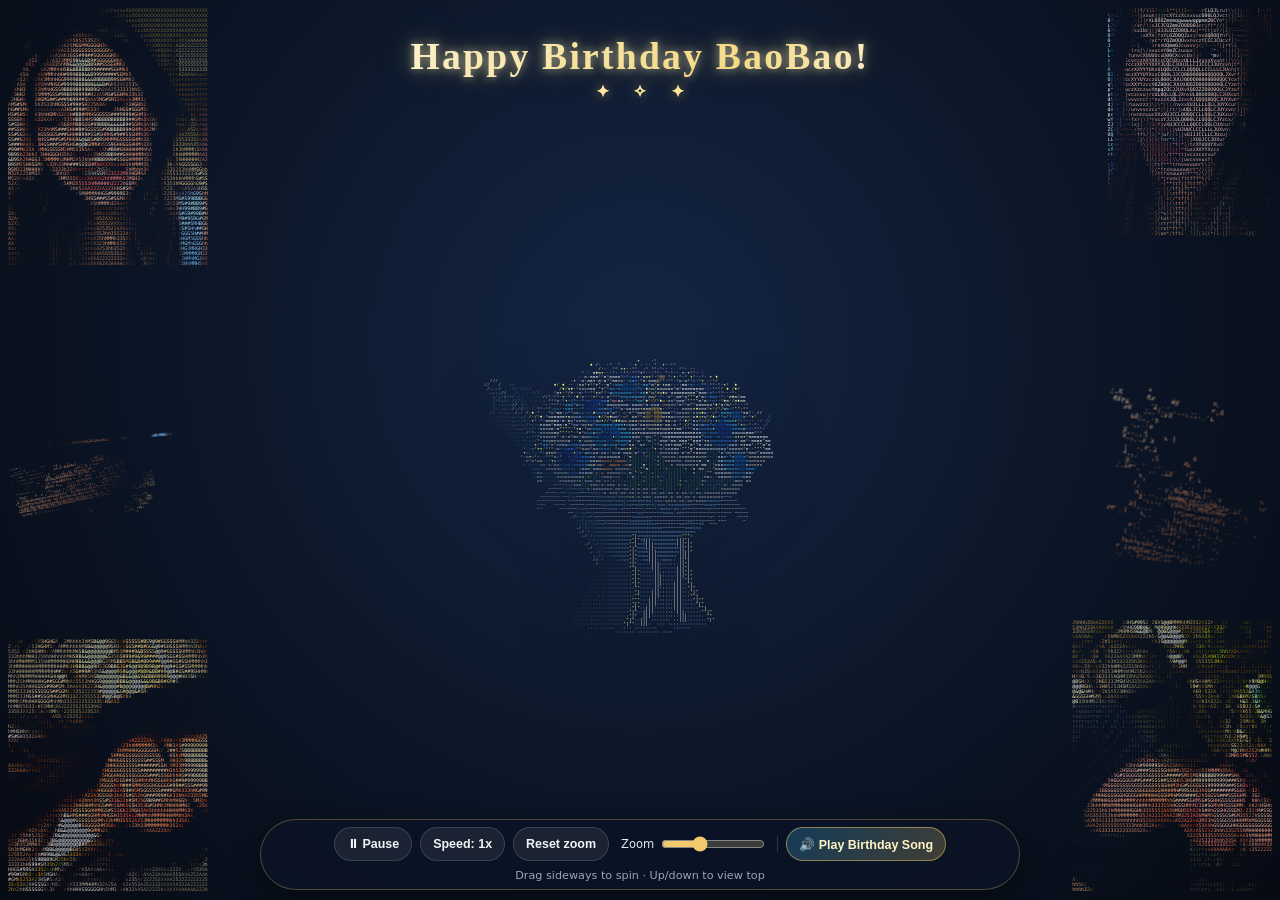
==== index.html @ 8fbcb8e8 "Update index.html" ====
<!DOCTYPE html>

<html lang="en">
<head>
<meta charset="utf-8"/>
<meta content="width=device-width, initial-scale=1.0, maximum-scale=1.0, viewport-fit=cover" name="viewport"/>
<title>Happy Birthday BaoBao!</title>
<style>
    :root {
      --bg-top: #070d18;
      --bg-mid: #0d182b;
      --bg-bot: #060a13;
      --gold-light: #fff3c4;
      --gold-mid: #f2c96b;
      --gold-deep: #b8872d;
      --sky-soft: #bae6fd;
      --panel-bg: rgba(11, 20, 38, 0.78);
      --panel-border: rgba(242, 201, 107, 0.3);
    }

    * {
      box-sizing: border-box;
      margin: 0;
      padding: 0;
    }

    html, body {
      width: 100%;
      height: 100%;
      overflow: hidden;
      background: radial-gradient(circle at 50% 38%, #142544 0%, var(--bg-mid) 46%, var(--bg-bot) 100%);
      color: #f8fafc;
      font-family: 'Segoe UI', system-ui, -apple-system, sans-serif;
      user-select: none;
      -webkit-user-select: none;
    }

    /* Ambient floating sparkles */
    .sparkle-layer {
      position: fixed;
      inset: 0;
      pointer-events: none;
      overflow: hidden;
      z-index: 1;
    }

    .sparkle {
      position: absolute;
      border-radius: 50%;
      animation: floatTwinkle var(--dur, 6s) ease-in-out infinite;
      opacity: 0;
    }

    @keyframes floatTwinkle {
      0%, 100% {
        transform: translateY(0) scale(0.6);
        opacity: 0;
      }
      50% {
        transform: translateY(-28px) scale(1.2);
        opacity: 0.85;
      }
    }

    /* Main layout */
    .app-shell {
      position: relative;
      z-index: 2;
      width: 100vw;
      height: 100vh;
      height: 100dvh;
      min-height: 0;
      display: flex;
      flex-direction: column;
      align-items: center;
      justify-content: space-between;
      padding: max(10px, env(safe-area-inset-top)) 12px max(10px, env(safe-area-inset-bottom));
    }

    /* Hero Header */
    header.hero-header {
      text-align: center;
      z-index: 5;
      pointer-events: none;
      padding-top: 2px;
    }

    header.hero-header h1 {
      font-family: Georgia, 'Times New Roman', serif;
      font-size: clamp(1.35rem, 3.3vw, 2.35rem);
      font-weight: 700;
      letter-spacing: 0.06em;
      background: linear-gradient(120deg, #fff8dc 0%, #f7d674 32%, #ffffff 52%, #e3b34c 78%, #fff1b8 100%);
      background-size: 220% auto;
      -webkit-background-clip: text;
      background-clip: text;
      color: transparent;
      text-shadow:
        0 0 10px rgba(255, 244, 194, 0.55),
        0 0 24px rgba(242, 201, 107, 0.48),
        0 0 48px rgba(125, 211, 252, 0.22);
      animation: shimmerText 5s linear infinite, titleGlow 3.8s ease-in-out infinite;
      position: relative;
      padding: 0.12em 0.28em;
      line-height: 1.18;
    }

    @keyframes shimmerText {
      to { background-position: 220% center; }
    }

    @keyframes titleGlow {
      0%, 100% {
        filter: drop-shadow(0 0 3px rgba(255, 231, 163, 0.2));
        transform: translateY(0);
      }
      50% {
        filter: drop-shadow(0 0 13px rgba(255, 226, 145, 0.55));
        transform: translateY(-2px);
      }
    }

    header.hero-header h1::after {
      content: "✦  ✧  ✦";
      display: block;
      margin-top: 0.28rem;
      font-family: Georgia, serif;
      font-size: 0.42em;
      letter-spacing: 0.65em;
      padding-left: 0.65em;
      color: rgba(255, 231, 163, 0.82);
      text-shadow: 0 0 12px rgba(242, 201, 107, 0.7);
    }

    /* ASCII Viewport */
    .stage-wrap {
      position: relative;
      flex: 1;
      width: 100%;
      display: flex;
      align-items: center;
      justify-content: center;
      cursor: grab;
      overflow: hidden;
      touch-action: none;
    }

    .stage-wrap:active {
      cursor: grabbing;
    }

    pre#ascii-canvas {
      font-family: 'Cascadia Mono', 'Fira Code', 'JetBrains Mono', Consolas, 'Courier New', monospace;
      font-size: clamp(2.1px, min(0.56vh, 0.56vw), 4.35px);
      line-height: 0.92;
      letter-spacing: 0.04em;
      white-space: pre;
      text-align: center;
      transform-origin: center center;
      transition: transform 0.12s ease-out;
      will-change: contents;
      filter: drop-shadow(0 12px 32px rgba(3, 8, 20, 0.85));
    }

    /* Bottom Control Bar & Music Pill */
    .controls-bar {
      z-index: 6;
      display: flex;
      flex-wrap: wrap;
      align-items: center;
      justify-content: center;
      gap: 8px;
      background: var(--panel-bg);
      backdrop-filter: blur(12px);
      -webkit-backdrop-filter: blur(12px);
      border: 1px solid var(--panel-border);
      border-radius: 999px;
      padding: 7px 12px;
      max-width: min(100%, 760px);
      box-shadow: 0 8px 28px rgba(0, 0, 0, 0.45);
    }

    .btn {
      background: rgba(255, 255, 255, 0.07);
      color: #f1f5f9;
      border: 1px solid rgba(255, 255, 255, 0.14);
      border-radius: 999px;
      padding: 7px 12px;
      min-height: 34px;
      font-size: 0.78rem;
      font-weight: 600;
      cursor: pointer;
      transition: all 0.2s ease;
      display: inline-flex;
      align-items: center;
      gap: 5px;
    }

    .btn:hover {
      background: rgba(242, 201, 107, 0.2);
      border-color: rgba(242, 201, 107, 0.55);
      color: #fff8dc;
    }

    .btn.music-btn {
      background: linear-gradient(135deg, rgba(56, 189, 248, 0.24), rgba(242, 201, 107, 0.24));
      border-color: rgba(242, 201, 107, 0.5);
      color: #fef3c7;
    }

    .divider {
      width: 1px;
      height: 16px;
      background: rgba(255, 255, 255, 0.15);
    }

    .hint-tag {
      font-size: 0.7rem;
      color: rgba(203, 213, 225, 0.75);
      padding: 0 4px;
    }


    /* Corner-anchored ASCII portraits: larger, vivid, and naturally aligned */
    .portrait-ascii-layer {
      position: fixed;
      inset: 0;
      z-index: 3;
      pointer-events: none;
      overflow: hidden;
    }

    .portrait-ascii {
      position: absolute;
      display: block;
      width: max-content;
      max-width: 36vw;
      max-height: 42vh;
      overflow: hidden;
      padding: 0;
      margin: 0;
      border: 0;
      border-radius: 0;
      background: transparent;
      box-shadow: none;
      opacity: 1;
      text-align: left;
      transform: none;
      -webkit-mask-image: linear-gradient(to bottom, #000 94%, transparent 100%);
      mask-image: linear-gradient(to bottom, #000 94%, transparent 100%);
      filter: saturate(1.22) contrast(1.12) brightness(1.12);
    }

    .portrait-ascii pre {
      display: block;
      width: max-content;
      max-width: none;
      margin: 0;
      padding: 0;
      text-align: left;
      font-family: "Cascadia Mono", "Fira Code", Consolas, monospace;
      font-size: clamp(6px, 0.62vw, 8px);
      line-height: 1.06;
      letter-spacing: 0;
      white-space: pre;
      background: linear-gradient(135deg, #fff0d5 0%, #f2bd91 18%, #d88c68 34%, #8e5a43 52%, #302322 68%, #e9b77d 84%, #fff0d5 100%);
      -webkit-background-clip: text;
      background-clip: text;
      color: transparent;
      -webkit-text-fill-color: transparent;
      text-shadow: none;
    }


    /* The top-right portrait is rebuilt upright from the original photo.
       Per-character colors preserve her natural hair, skin, eyes, and braces. */
    .portrait-ascii.top-right pre {
      background: none !important;
      -webkit-background-clip: initial !important;
      background-clip: initial !important;
      color: inherit;
      -webkit-text-fill-color: initial !important;
      text-shadow: none;
    }
    .portrait-ascii.top-right pre span {
      -webkit-text-fill-color: currentColor;
    }

    /* Individual photo-inspired palettes: warm skin, dark hair, and natural highlights */
    .portrait-ascii.top-left pre {
      background-image: linear-gradient(145deg, #ffe6cf 0%, #f0b88e 17%, #c98565 31%, #704a3b 48%, #211c1d 66%, #4b3029 78%, #f4c995 91%, #fff0d9 100%);
    }
    .portrait-ascii.top-right pre {
      background-image: linear-gradient(145deg, #fff0df 0%, #efc0a4 18%, #d18e75 34%, #704b43 51%, #211c20 69%, #593b35 82%, #f3c9ad 100%);
    }
    .portrait-ascii.bottom-left pre {
      background-image: linear-gradient(145deg, #ffe8d0 0%, #eab28d 17%, #b9795c 33%, #80543f 49%, #2b211e 68%, #553a2e 82%, #f5d2a8 100%);
    }
    .portrait-ascii.bottom-right pre {
      background-image: linear-gradient(145deg, #ffebd7 0%, #e8b18e 18%, #c78365 34%, #76513f 50%, #241e1d 68%, #49332d 81%, #f5d2b0 100%);
    }


    /* Three remaining portraits use photo-sampled color per ASCII character. */
    .portrait-ascii.top-left pre,
    .portrait-ascii.bottom-left pre,
    .portrait-ascii.bottom-right pre {
      background: none !important;
      -webkit-background-clip: initial !important;
      background-clip: initial !important;
      color: inherit;
      -webkit-text-fill-color: initial !important;
      text-shadow: none !important;
      filter: none;
    }
    .portrait-ascii.top-left pre span,
    .portrait-ascii.bottom-left pre span,
    .portrait-ascii.bottom-right pre span {
      -webkit-text-fill-color: currentColor;
    }

    .portrait-ascii.top-left { top: 8px; left: 8px; }
    .portrait-ascii.top-right { top: 8px; right: 8px; }
    .portrait-ascii.bottom-left { bottom: 8px; left: 8px; }
    .portrait-ascii.bottom-right { bottom: 8px; right: 8px; }

    @media (max-width: 640px) {
      .portrait-ascii, .portrait-ascii pre { text-shadow: none !important; box-shadow: none !important; }
      .portrait-ascii {
        max-width: 47vw;
        max-height: 42vh;
        opacity: 1;
        filter: saturate(1.2) contrast(1.1) brightness(1.12);
      }
      .portrait-ascii pre {
        font-size: clamp(4.4px, 1.22vw, 6.4px);
        line-height: 1.08;
        text-shadow: none;
      }
      .portrait-ascii.top-left { top: max(7px, env(safe-area-inset-top)); left: 5px; }
      .portrait-ascii.top-right { top: max(7px, env(safe-area-inset-top)); right: 5px; }
      .portrait-ascii.bottom-left { bottom: max(7px, env(safe-area-inset-bottom)); left: 5px; }
      .portrait-ascii.bottom-right { bottom: max(7px, env(safe-area-inset-bottom)); right: 5px; }
    }

    @media (max-width: 380px) {
      .portrait-ascii { max-width: 48vw; max-height: 38vh; opacity: 1; filter: saturate(1.18) contrast(1.1) brightness(1.1); }
      .portrait-ascii pre { font-size: 4.1px; line-height: 1.06; text-shadow: none; }
    }

    /* Hidden YouTube iframe for background audio */
    #yt-player-holder {
      position: fixed;
      width: 1px;
      height: 1px;
      bottom: 0;
      right: 0;
      opacity: 0.01;
      pointer-events: none;
      overflow: hidden;
    }

    .zoom-control {
      display: inline-flex;
      align-items: center;
      gap: 7px;
      color: #e2e8f0;
      font-size: 0.72rem;
      padding: 0 4px;
    }

    #zoom-slider {
      width: 104px;
      accent-color: #f2c96b;
      cursor: pointer;
      touch-action: pan-x;
    }

    @media (max-width: 640px) {
      .portrait-ascii, .portrait-ascii pre { text-shadow: none !important; box-shadow: none !important; }
      .app-shell {
        padding: max(8px, env(safe-area-inset-top)) 8px max(9px, env(safe-area-inset-bottom));
        gap: 6px;
      }
      header.hero-header {
        flex: 0 0 auto;
        padding-top: 3px;
      }
      header.hero-header h1 {
        font-size: clamp(1.05rem, 5.4vw, 1.65rem);
        letter-spacing: 0.035em;
      }
      .stage-wrap {
        min-height: 0;
        flex: 1 1 auto;
        width: 100%;
      }
      pre#ascii-canvas {
        font-size: clamp(1.65px, 0.62vw, 3px);
        line-height: 0.9;
        letter-spacing: 0;
      }
      .controls-bar {
        flex: 0 0 auto;
        width: 100%;
        border-radius: 18px;
        gap: 6px;
        padding: 8px;
        margin-bottom: 2px;
      }
      .btn {
        min-height: 38px;
        padding: 8px 10px;
        font-size: 0.74rem;
      }
      .divider { display: none; }
      .hint-tag { display: none; }
      .zoom-control {
        min-height: 38px;
        padding: 0 5px;
      }
      #zoom-slider { width: clamp(76px, 25vw, 112px); }
    }

    @media (max-width: 380px) {
      .controls-bar { gap: 5px; padding: 7px 5px; }
      .btn { padding: 7px 8px; font-size: 0.69rem; }
      #zoom-slider { width: 72px; }
      header.hero-header h1 { font-size: 1.02rem; }
    }

    @media (max-height: 620px) {
      .app-shell { gap: 4px; }
      header.hero-header h1 { font-size: clamp(1rem, 4vh, 1.7rem); }
      .controls-bar { padding-top: 5px; padding-bottom: 5px; }
      .btn { min-height: 32px; padding-top: 5px; padding-bottom: 5px; }
    }

    /* Desktop portrait fit: prevent the lower rows from being clipped.
       Mobile rules above remain unchanged because their sizing is already correct. */
    @media (min-width: 641px) {
      .portrait-ascii {
        max-height: none !important;
        overflow: visible !important;
        -webkit-mask-image: none !important;
        mask-image: none !important;
      }
      .portrait-ascii pre {
        font-size: clamp(4px, 0.38vw, 6px) !important;
        line-height: 1.02 !important;
      }
    }

    /* Middle-row treats: keep their source-image colors and transparent cutout look */
    .portrait-ascii.middle-left,
    .portrait-ascii.middle-right {
      top: 50%;
      max-height: none;
      overflow: visible;
      -webkit-mask-image: none;
      mask-image: none;
      filter: none;
      z-index: 4;
    }

    /* Desktop: let the treats sit beside the bouquet as soft background accents.
       They remain behind the bouquet layer, so the center stays clear. */
    @media (min-width: 641px) {
      .portrait-ascii.middle-left {
        left: 0.5vw;
        top: 53%;
        opacity: 0.48;
        transform: translateY(-50%) rotate(-7deg) scale(1.08);
      }
      .portrait-ascii.middle-right {
        right: 0.5vw;
        top: 53%;
        opacity: 0.48;
        transform: translateY(-50%) rotate(7deg) scale(1.08);
      }
      .portrait-ascii.middle-left pre,
      .portrait-ascii.middle-right pre {
        font-size: clamp(3.5px, 0.30vw, 4.4px) !important;
      }
    }
    .portrait-ascii.middle-left {
      left: 12px;
      transform: translateY(-50%) rotate(-7deg);
    }
    .portrait-ascii.middle-right {
      right: 12px;
      transform: translateY(-50%) rotate(7deg);
    }
    .portrait-ascii.middle-left pre,
    .portrait-ascii.middle-right pre {
      font-size: clamp(3.5px, 0.28vw, 4px) !important;
      line-height: 1.02 !important;
      letter-spacing: 0;
    }
    @media (max-width: 640px) {
      .portrait-ascii.middle-left,
      .portrait-ascii.middle-right {
        top: 50%;
        max-width: none;
        max-height: none;
      }
      .portrait-ascii.middle-left { left: 3px; }
      .portrait-ascii.middle-right { right: 3px; }
      .portrait-ascii.middle-left pre,
      .portrait-ascii.middle-right pre {
        font-size: clamp(2.5px, 0.66vw, 2.6px) !important;
        line-height: 1.03 !important;
      }
    }


    /* Final desktop adjustments: lower the heading slightly and restore both treats
       at full source color/opacity beside the bouquet. Mobile placement is untouched. */
    @media (min-width: 641px) {
      header.hero-header {
        padding-top: 12px;
        transform: translateY(8px);
      }
      .portrait-ascii-layer {
        z-index: 3;
        overflow: visible;
      }
      .portrait-ascii.middle-left {
        left: 0.5vw !important;
        top: 53% !important;
        opacity: 1 !important;
        filter: none !important;
        transform: translateY(-50%) rotate(-7deg) scale(1.08) !important;
      }
      .portrait-ascii.middle-right {
        right: 0.5vw !important;
        top: 53% !important;
        opacity: 1 !important;
        filter: none !important;
        transform: translateY(-50%) rotate(7deg) scale(1.08) !important;
      }
      .portrait-ascii.middle-left pre,
      .portrait-ascii.middle-right pre {
        filter: none !important;
      }
    }
  
    /* New side ASCII artworks: transparent canvas, source colors and fine original detail */
    .portrait-ascii.art-side {
      width: auto !important;
      max-width: none !important;
      max-height: none !important;
      height: auto;
      overflow: visible !important;
      padding: 0 !important;
      background: transparent !important;
      border: 0 !important;
      box-shadow: none !important;
      opacity: 1 !important;
      filter: none !important;
      -webkit-mask-image: none !important;
      mask-image: none !important;
      top: 53% !important;
      z-index: 3;
      pointer-events: none;
    }
    .portrait-ascii.art-side img {
      display: block;
      width: clamp(150px, 21vw, 340px);
      height: auto;
      max-height: 48vh;
      object-fit: contain;
      background: transparent;
      filter: none;
    }
    .portrait-ascii.art-side-left {
      left: 1vw !important;
      right: auto !important;
      transform: translateY(-50%) rotate(-2deg) !important;
    }
    .portrait-ascii.art-side-right {
      right: 1vw !important;
      left: auto !important;
      transform: translateY(-50%) rotate(2deg) !important;
    }
    @media (max-width: 640px) {
      .portrait-ascii.art-side {
        top: 52% !important;
      }
      .portrait-ascii.art-side img {
        width: clamp(68px, 17vw, 112px);
        max-height: 34vh;
      }
      .portrait-ascii.art-side-left {
        left: 1px !important;
      }
      .portrait-ascii.art-side-right {
        right: 1px !important;
      }
    }

    /* Final correction: transparent original-color ASCII artwork, kept clear of corner portraits. */
    .portrait-ascii.art-side { opacity: 1 !important; filter: none !important; z-index: 1 !important; }
    .portrait-ascii.art-side img { filter: none !important; opacity: 1 !important; object-fit: contain; }
    .portrait-ascii.top-left, .portrait-ascii.top-right,
    .portrait-ascii.bottom-left, .portrait-ascii.bottom-right { z-index: 4 !important; }
    @media (min-width: 641px) {
      .portrait-ascii.art-side { top: 53% !important; max-height: 20vh !important; }
      .portrait-ascii.art-side img { width: clamp(120px, 13vw, 205px) !important; max-height: 20vh !important; }
      .portrait-ascii.art-side-left { left: 0.8vw !important; right: auto !important; transform: translateY(-50%) rotate(-5deg) !important; }
      .portrait-ascii.art-side-right { right: 0.8vw !important; left: auto !important; transform: translateY(-50%) rotate(5deg) !important; }
    }
    @media (max-width: 640px) {
      .portrait-ascii.art-side { top: 52% !important; max-height: 25vh !important; }
      .portrait-ascii.art-side img { width: clamp(68px, 17vw, 105px) !important; max-height: 25vh !important; }
      .portrait-ascii.art-side-left { left: 2px !important; right: auto !important; transform: translateY(-50%) rotate(-5deg) !important; }
      .portrait-ascii.art-side-right { right: 2px !important; left: auto !important; transform: translateY(-50%) rotate(5deg) !important; }
    }

</style>
</head>
<body>
<div class="sparkle-layer" id="sparkles"></div>
<div aria-hidden="true" class="portrait-ascii-layer">
<div aria-hidden="true" class="portrait-ascii middle-left art-side art-side-left"><img alt="" src="[data-uri]"/></div>
<div aria-hidden="true" class="portrait-ascii middle-right art-side art-side-right"><img alt="" src="[data-uri]"/></div>
<div aria-hidden="true" class="portrait-ascii top-left"><pre><span style="color:#292109">,</span><span style="color:#211903">.</span><span style="color:#1b1400">.</span><span style="color:#141200">.</span><span style="color:#110e00"> </span><span style="color:#050500"> </span><span style="color:#000000"> </span><span style="color:#000000"> </span><span style="color:#000000"> </span><span style="color:#000000"> </span><span style="color:#000000"> </span><span style="color:#000000"> </span><span style="color:#000000"> </span><span style="color:#000000"> </span><span style="color:#000000"> </span><span style="color:#000000"> </span><span style="color:#000000"> </span><span style="color:#000000"> </span><span style="color:#000000"> </span><span style="color:#000000"> </span><span style="color:#000000"> </span><span style="color:#000000"> </span><span style="color:#000000"> </span><span style="color:#000000"> </span><span style="color:#000000"> </span><span style="color:#1c1a0b">.</span><span style="color:#2f2a1b">:</span><span style="color:#222016">,</span><span style="color:#19160e">.</span><span style="color:#181609">.</span><span style="color:#22210e">,</span><span style="color:#2e2a1b">:</span><span style="color:#3b3726">;</span><span style="color:#464029">i</span><span style="color:#4e442c">r</span><span style="color:#534932">r</span><span style="color:#5d5033">s</span><span style="color:#5e5132">s</span><span style="color:#5d5233">s</span><span style="color:#5f5439">s</span><span style="color:#62583c">X</span><span style="color:#62593c">X</span><span style="color:#635939">X</span><span style="color:#635a39">X</span><span style="color:#635c39">X</span><span style="color:#625c39">X</span><span style="color:#625a38">X</span><span style="color:#625a38">X</span><span style="color:#635c39">X</span><span style="color:#635c39">X</span><span style="color:#625a38">X</span><span style="color:#635c39">X</span><span style="color:#635c39">X</span><span style="color:#635c39">X</span><span style="color:#635a39">X</span><span style="color:#625a38">X</span><span style="color:#625a39">X</span><span style="color:#625a39">X</span><span style="color:#615938">X</span><span style="color:#615938">X</span><span style="color:#615938">X</span><span style="color:#60583a">X</span><span style="color:#60583a">X</span><span style="color:#60583a">X</span><span style="color:#60583a">X</span><span style="color:#60583a">X</span><span style="color:#61583a">X</span><span style="color:#615939">X</span>
<span style="color:#1a1300">.</span><span style="color:#161200">.</span><span style="color:#181503">.</span><span style="color:#0b0a00"> </span><span style="color:#000000"> </span><span style="color:#000000"> </span><span style="color:#000000"> </span><span style="color:#000000"> </span><span style="color:#000000"> </span><span style="color:#000000"> </span><span style="color:#000000"> </span><span style="color:#000000"> </span><span style="color:#000000"> </span><span style="color:#000000"> </span><span style="color:#000000"> </span><span style="color:#000000"> </span><span style="color:#000000"> </span><span style="color:#000000"> </span><span style="color:#000000"> </span><span style="color:#000000"> </span><span style="color:#000000"> </span><span style="color:#000000"> </span><span style="color:#000000"> </span><span style="color:#000000"> </span><span style="color:#000000"> </span><span style="color:#000000"> </span><span style="color:#0a0b06"> </span><span style="color:#121309">.</span><span style="color:#12130a">.</span><span style="color:#121306">.</span><span style="color:#0e1104"> </span><span style="color:#131308">.</span><span style="color:#191a0e">.</span><span style="color:#1c1c11">,</span><span style="color:#242418">,</span><span style="color:#2b2a1d">:</span><span style="color:#353121">;</span><span style="color:#443e27">i</span><span style="color:#4e442a">r</span><span style="color:#564a32">r</span><span style="color:#5c4d34">s</span><span style="color:#605138">s</span><span style="color:#62583c">X</span><span style="color:#625939">X</span><span style="color:#615939">X</span><span style="color:#615938">X</span><span style="color:#635c39">X</span><span style="color:#635c39">X</span><span style="color:#625a38">X</span><span style="color:#635c39">X</span><span style="color:#635c39">X</span><span style="color:#635c39">X</span><span style="color:#635c39">X</span><span style="color:#635c39">X</span><span style="color:#635c39">X</span><span style="color:#635c39">X</span><span style="color:#635c39">X</span><span style="color:#635c39">X</span><span style="color:#625a38">X</span><span style="color:#625a38">X</span><span style="color:#625a38">X</span><span style="color:#615938">X</span><span style="color:#615938">X</span><span style="color:#615938">X</span><span style="color:#615939">X</span><span style="color:#615938">X</span><span style="color:#625938">X</span><span style="color:#625938">X</span>
<span style="color:#201a06">.</span><span style="color:#1a1605">.</span><span style="color:#0a0800"> </span><span style="color:#000000"> </span><span style="color:#000000"> </span><span style="color:#000000"> </span><span style="color:#000000"> </span><span style="color:#000000"> </span><span style="color:#000000"> </span><span style="color:#000000"> </span><span style="color:#010100"> </span><span style="color:#010100"> </span><span style="color:#010100"> </span><span style="color:#000000"> </span><span style="color:#000000"> </span><span style="color:#000000"> </span><span style="color:#000000"> </span><span style="color:#000000"> </span><span style="color:#000000"> </span><span style="color:#000000"> </span><span style="color:#000000"> </span><span style="color:#000000"> </span><span style="color:#000000"> </span><span style="color:#000000"> </span><span style="color:#000000"> </span><span style="color:#030300"> </span><span style="color:#050500"> </span><span style="color:#080800"> </span><span style="color:#0c0c02"> </span><span style="color:#0e0e04"> </span><span style="color:#0d0d04"> </span><span style="color:#0c0c02"> </span><span style="color:#0a0a00"> </span><span style="color:#0c0c02"> </span><span style="color:#14150a">.</span><span style="color:#1c1f13">,</span><span style="color:#26271c">:</span><span style="color:#2a2a22">:</span><span style="color:#2f2b24">:</span><span style="color:#3c3825">;</span><span style="color:#554e32">s</span><span style="color:#5f5439">s</span><span style="color:#5a4f36">s</span><span style="color:#5f5438">s</span><span style="color:#625a3c">X</span><span style="color:#635c3b">X</span><span style="color:#625a38">X</span><span style="color:#615939">X</span><span style="color:#615938">X</span><span style="color:#635c39">X</span><span style="color:#645e3b">X</span><span style="color:#635c39">X</span><span style="color:#635c39">X</span><span style="color:#645f3c">X</span><span style="color:#645f3c">X</span><span style="color:#635e3b">X</span><span style="color:#645f3c">X</span><span style="color:#645f3c">X</span><span style="color:#645e3b">X</span><span style="color:#635c39">X</span><span style="color:#635c39">X</span><span style="color:#625a39">X</span><span style="color:#625a39">X</span><span style="color:#625a39">X</span><span style="color:#635c39">X</span><span style="color:#635c39">X</span><span style="color:#635c39">X</span><span style="color:#635c39">X</span>
<span style="color:#27210d">,</span><span style="color:#110c03"> </span><span style="color:#040300"> </span><span style="color:#000000"> </span><span style="color:#000000"> </span><span style="color:#000000"> </span><span style="color:#000000"> </span><span style="color:#010100"> </span><span style="color:#030300"> </span><span style="color:#040400"> </span><span style="color:#040500"> </span><span style="color:#040500"> </span><span style="color:#040500"> </span><span style="color:#060800"> </span><span style="color:#070700"> </span><span style="color:#010100"> </span><span style="color:#000000"> </span><span style="color:#000000"> </span><span style="color:#000000"> </span><span style="color:#000000"> </span><span style="color:#000000"> </span><span style="color:#0a0803"> </span><span style="color:#14150b">.</span><span style="color:#111208">.</span><span style="color:#050600"> </span><span style="color:#070800"> </span><span style="color:#0a0c02"> </span><span style="color:#0e1105"> </span><span style="color:#15160b">.</span><span style="color:#1b1c13">,</span><span style="color:#202019">,</span><span style="color:#262722">:</span><span style="color:#282823">:</span><span style="color:#1f1f19">,</span><span style="color:#131610">.</span><span style="color:#191c13">,</span><span style="color:#1c1f14">,</span><span style="color:#22221b">,</span><span style="color:#292b2b">:</span><span style="color:#22231f">,</span><span style="color:#201f12">,</span><span style="color:#373520">;</span><span style="color:#5a5238">s</span><span style="color:#5c5136">s</span><span style="color:#5a5336">s</span><span style="color:#615939">X</span><span style="color:#635c39">X</span><span style="color:#635c39">X</span><span style="color:#625a38">X</span><span style="color:#615938">X</span><span style="color:#635939">X</span><span style="color:#665e3b">X</span><span style="color:#645e3b">X</span><span style="color:#66603f">X</span><span style="color:#63613f">X</span><span style="color:#63613e">X</span><span style="color:#63613e">X</span><span style="color:#63613e">X</span><span style="color:#63613e">X</span><span style="color:#645f3c">X</span><span style="color:#645f3b">X</span><span style="color:#635e39">X</span><span style="color:#645e3b">X</span><span style="color:#64603c">X</span><span style="color:#645f3e">X</span><span style="color:#665f3c">X</span><span style="color:#645e3b">X</span><span style="color:#645e3b">X</span>
<span style="color:#141302">.</span><span style="color:#080a00"> </span><span style="color:#010100"> </span><span style="color:#000000"> </span><span style="color:#000000"> </span><span style="color:#080805"> </span><span style="color:#070804"> </span><span style="color:#070702"> </span><span style="color:#121208">.</span><span style="color:#141208">.</span><span style="color:#130c05"> </span><span style="color:#120e03"> </span><span style="color:#16140a">.</span><span style="color:#110e05"> </span><span style="color:#070b00"> </span><span style="color:#000000"> </span><span style="color:#000000"> </span><span style="color:#000000"> </span><span style="color:#050500"> </span><span style="color:#0e0e05"> </span><span style="color:#181408">.</span><span style="color:#231910">,</span><span style="color:#372c20">:</span><span style="color:#3a3026">;</span><span style="color:#33271c">:</span><span style="color:#2c2116">,</span><span style="color:#292016">,</span><span style="color:#201b11">,</span><span style="color:#211f13">,</span><span style="color:#292920">:</span><span style="color:#34352c">;</span><span style="color:#434543">r</span><span style="color:#464647">r</span><span style="color:#3f3f3f">i</span><span style="color:#343736">;</span><span style="color:#2f3430">;</span><span style="color:#303530">;</span><span style="color:#272722">:</span><span style="color:#242420">,</span><span style="color:#272823">:</span><span style="color:#232321">,</span><span style="color:#141412">.</span><span style="color:#1c1b0e">,</span><span style="color:#443f29">i</span><span style="color:#5c5539">s</span><span style="color:#5a5332">s</span><span style="color:#5f5736">X</span><span style="color:#635a3c">X</span><span style="color:#645939">X</span><span style="color:#685c3b">X</span><span style="color:#64593c">X</span><span style="color:#625a39">X</span><span style="color:#64603c">X</span><span style="color:#645f3c">X</span><span style="color:#63613e">X</span><span style="color:#63613e">X</span><span style="color:#63613e">X</span><span style="color:#63613e">X</span><span style="color:#63623e">A</span><span style="color:#66613e">A</span><span style="color:#66603e">X</span><span style="color:#64603e">X</span><span style="color:#645f3c">X</span><span style="color:#635e3c">X</span><span style="color:#625c3b">X</span><span style="color:#605938">X</span><span style="color:#5f5837">X</span><span style="color:#5f5739">X</span>
<span style="color:#0e0c02"> </span><span style="color:#040500"> </span><span style="color:#000000"> </span><span style="color:#000000"> </span><span style="color:#080806"> </span><span style="color:#0b0b06"> </span><span style="color:#0d0d07"> </span><span style="color:#1c1a13">.</span><span style="color:#271f17">,</span><span style="color:#231f13">,</span><span style="color:#221b12">,</span><span style="color:#1b130b">.</span><span style="color:#120e06"> </span><span style="color:#18160c">.</span><span style="color:#080700"> </span><span style="color:#000000"> </span><span style="color:#080803"> </span><span style="color:#1f1913">.</span><span style="color:#262017">,</span><span style="color:#2b2216">,</span><span style="color:#372214">:</span><span style="color:#4d2f22">;</span><span style="color:#6d4b3e">s</span><span style="color:#7b5847">X</span><span style="color:#744f3c">X</span><span style="color:#754f3f">X</span><span style="color:#744b40">s</span><span style="color:#644133">r</span><span style="color:#543529">i</span><span style="color:#3e2920">:</span><span style="color:#2f2119">,</span><span style="color:#29231a">,</span><span style="color:#282820">:</span><span style="color:#2a2a25">:</span><span style="color:#2a2925">:</span><span style="color:#2f2f28">;</span><span style="color:#3b3c37">i</span><span style="color:#3e403e">i</span><span style="color:#3f3f40">i</span><span style="color:#3b3f3e">i</span><span style="color:#343531">;</span><span style="color:#262826">:</span><span style="color:#1f1f1a">,</span><span style="color:#111206">.</span><span style="color:#292616">:</span><span style="color:#544e35">s</span><span style="color:#544e32">s</span><span style="color:#595336">s</span><span style="color:#635a3c">X</span><span style="color:#625a39">X</span><span style="color:#675e3c">X</span><span style="color:#625938">X</span><span style="color:#615a38">X</span><span style="color:#645e3b">X</span><span style="color:#64603f">X</span><span style="color:#63613e">X</span><span style="color:#66603e">X</span><span style="color:#625a39">X</span><span style="color:#5f5837">X</span><span style="color:#5c5438">s</span><span style="color:#5d5439">s</span><span style="color:#5d573a">X</span><span style="color:#5d5539">s</span><span style="color:#5f5739">X</span><span style="color:#615736">X</span><span style="color:#625837">X</span><span style="color:#645a39">X</span><span style="color:#685c3b">X</span>
<span style="color:#030100"> </span><span style="color:#000000"> </span><span style="color:#000000"> </span><span style="color:#040400"> </span><span style="color:#0a0a04"> </span><span style="color:#14140b">.</span><span style="color:#292a22">:</span><span style="color:#32302a">;</span><span style="color:#332a27">:</span><span style="color:#27211a">,</span><span style="color:#110c03"> </span><span style="color:#030000"> </span><span style="color:#110e05"> </span><span style="color:#19180c">.</span><span style="color:#130c06"> </span><span style="color:#16130a">.</span><span style="color:#221b13">,</span><span style="color:#33281b">:</span><span style="color:#3f291d">:</span><span style="color:#553426">i</span><span style="color:#6f4438">s</span><span style="color:#7c513f">X</span><span style="color:#966d57">5</span><span style="color:#ae8168">h</span><span style="color:#a57358">5</span><span style="color:#9d6652">2</span><span style="color:#a6705c">5</span><span style="color:#af7866">3</span><span style="color:#a6715f">5</span><span style="color:#946453">2</span><span style="color:#7e5344">X</span><span style="color:#563526">i</span><span style="color:#29170b">.</span><span style="color:#190d05"> </span><span style="color:#1a160b">.</span><span style="color:#1c1a12">.</span><span style="color:#211f16">,</span><span style="color:#272721">:</span><span style="color:#2f312f">;</span><span style="color:#373b3e">i</span><span style="color:#383c3e">i</span><span style="color:#2a2e2a">:</span><span style="color:#242421">,</span><span style="color:#22221d">,</span><span style="color:#13130a">.</span><span style="color:#1c1a0b">.</span><span style="color:#4f4932">r</span><span style="color:#4f4a2b">r</span><span style="color:#565032">s</span><span style="color:#645c3e">X</span><span style="color:#635a38">X</span><span style="color:#625939">X</span><span style="color:#605739">X</span><span style="color:#62593c">X</span><span style="color:#615939">X</span><span style="color:#605838">X</span><span style="color:#595031">s</span><span style="color:#5d5336">s</span><span style="color:#625738">X</span><span style="color:#625738">X</span><span style="color:#695a40">X</span><span style="color:#6f6041">A</span><span style="color:#716244">A</span><span style="color:#736446">A</span><span style="color:#756546">A</span><span style="color:#756546">A</span><span style="color:#756547">A</span><span style="color:#766749">A</span>
<span style="color:#070400"> </span><span style="color:#060502"> </span><span style="color:#040400"> </span><span style="color:#0d0d07"> </span><span style="color:#13140b">.</span><span style="color:#353630">;</span><span style="color:#3e3f36">i</span><span style="color:#36352b">;</span><span style="color:#221f17">,</span><span style="color:#000000"> </span><span style="color:#000000"> </span><span style="color:#0c0a01"> </span><span style="color:#191105">.</span><span style="color:#1d1509">.</span><span style="color:#231a11">,</span><span style="color:#311f10">,</span><span style="color:#41271b">:</span><span style="color:#512f23">;</span><span style="color:#6f4839">s</span><span style="color:#845c4f">A</span><span style="color:#976b57">2</span><span style="color:#9e6e52">5</span><span style="color:#bb8a6b">M</span><span style="color:#d99e7e">G</span><span style="color:#d79b7b">G</span><span style="color:#cc8c6d">M</span><span style="color:#ce8e6f">M</span><span style="color:#db9b78">G</span><span style="color:#e0a17f">G</span><span style="color:#de9d7c">G</span><span style="color:#db9b78">G</span><span style="color:#d09072">H</span><span style="color:#ab745e">3</span><span style="color:#764e3c">s</span><span style="color:#3c2517">:</span><span style="color:#150b03"> </span><span style="color:#111205">.</span><span style="color:#121206">.</span><span style="color:#16140b">.</span><span style="color:#1b1b15">,</span><span style="color:#222320">,</span><span style="color:#292828">:</span><span style="color:#272727">:</span><span style="color:#20201a">,</span><span style="color:#191a14">.</span><span style="color:#13130a">.</span><span style="color:#181408">.</span><span style="color:#4f4632">r</span><span style="color:#4e4529">r</span><span style="color:#595131">s</span><span style="color:#675e3c">X</span><span style="color:#625939">X</span><span style="color:#625939">X</span><span style="color:#605838">X</span><span style="color:#60573a">X</span><span style="color:#595033">s</span><span style="color:#4e3e20">i</span><span style="color:#706240">A</span><span style="color:#78694b">2</span><span style="color:#77684b">A</span><span style="color:#76694d">2</span><span style="color:#76694d">2</span><span style="color:#76694d">2</span><span style="color:#76694d">2</span><span style="color:#76694a">2</span><span style="color:#756b4a">2</span><span style="color:#746b4b">2</span><span style="color:#746d4b">2</span>
<span style="color:#070700"> </span><span style="color:#070a06"> </span><span style="color:#161511">.</span><span style="color:#121309">.</span><span style="color:#2f3027">;</span><span style="color:#36362c">;</span><span style="color:#2a291d">:</span><span style="color:#0e0d01"> </span><span style="color:#000000"> </span><span style="color:#040000"> </span><span style="color:#0c0800"> </span><span style="color:#171105">.</span><span style="color:#1a1408">.</span><span style="color:#21180b">.</span><span style="color:#321d12">,</span><span style="color:#543326">i</span><span style="color:#674437">r</span><span style="color:#7c5341">X</span><span style="color:#865e4b">A</span><span style="color:#946855">2</span><span style="color:#b57b61">3</span><span style="color:#b67b5e">3</span><span style="color:#d89c80">G</span><span style="color:#e2a381">G</span><span style="color:#df9e7c">G</span><span style="color:#e6a281">G</span><span style="color:#efac8a">S</span><span style="color:#e9a682">S</span><span style="color:#e7a380">S</span><span style="color:#e8a480">S</span><span style="color:#e6a37c">G</span><span style="color:#e29f7b">G</span><span style="color:#e19e79">G</span><span style="color:#db9b79">G</span><span style="color:#ba8167">h</span><span style="color:#6f4a38">s</span><span style="color:#362116">:</span><span style="color:#160d04"> </span><span style="color:#0d0b00"> </span><span style="color:#0d0701"> </span><span style="color:#0e0d05"> </span><span style="color:#13140d">.</span><span style="color:#1c1c19">,</span><span style="color:#21211d">,</span><span style="color:#151511">.</span><span style="color:#130d08"> </span><span style="color:#0e0b03"> </span><span style="color:#1a1204">.</span><span style="color:#524632">r</span><span style="color:#4e462a">r</span><span style="color:#5d5433">s</span><span style="color:#68603f">X</span><span style="color:#625c39">X</span><span style="color:#605838">X</span><span style="color:#625839">X</span><span style="color:#5d4d32">s</span><span style="color:#543c1a">i</span><span style="color:#6c5f3b">X</span><span style="color:#777153">2</span><span style="color:#756f4f">2</span><span style="color:#767052">2</span><span style="color:#767052">2</span><span style="color:#767153">2</span><span style="color:#777153">2</span><span style="color:#777154">2</span><span style="color:#777354">2</span><span style="color:#777153">2</span><span style="color:#787154">2</span>
<span style="color:#020600"> </span><span style="color:#0d0d09"> </span><span style="color:#191311">.</span><span style="color:#1f1b13">,</span><span style="color:#29281d">:</span><span style="color:#241b10">,</span><span style="color:#0a0400"> </span><span style="color:#090000"> </span><span style="color:#3a271c">:</span><span style="color:#6b5140">s</span><span style="color:#453022">;</span><span style="color:#0b0300"> </span><span style="color:#120d00"> </span><span style="color:#2e1b11">,</span><span style="color:#573427">i</span><span style="color:#704836">s</span><span style="color:#875d46">A</span><span style="color:#946854">2</span><span style="color:#8c614f">A</span><span style="color:#bc856e">h</span><span style="color:#b8795f">3</span><span style="color:#d69b7e">G</span><span style="color:#e3a98a">S</span><span style="color:#e6ab8c">S</span><span style="color:#efb396">#</span><span style="color:#f6b89a">9</span><span style="color:#f7b99a">9</span><span style="color:#f7b694">#</span><span style="color:#f0b088">#</span><span style="color:#e9a680">S</span><span style="color:#e4a27c">G</span><span style="color:#e29f7b">G</span><span style="color:#e09e79">G</span><span style="color:#e09d76">G</span><span style="color:#e19e7b">G</span><span style="color:#cf9172">H</span><span style="color:#a57158">5</span><span style="color:#6b4737">s</span><span style="color:#27180d">,</span><span style="color:#0e0600"> </span><span style="color:#0c0400"> </span><span style="color:#050400"> </span><span style="color:#050600"> </span><span style="color:#0d0d04"> </span><span style="color:#121209">.</span><span style="color:#110a05"> </span><span style="color:#0a0400"> </span><span style="color:#070400"> </span><span style="color:#1c1302">.</span><span style="color:#4e442e">r</span><span style="color:#51462b">r</span><span style="color:#605538">s</span><span style="color:#645c3e">X</span><span style="color:#60583a">X</span><span style="color:#5f5437">s</span><span style="color:#5a4930">r</span><span style="color:#543e1b">i</span><span style="color:#685c38">X</span><span style="color:#7e775d">5</span><span style="color:#797459">2</span><span style="color:#7d755a">5</span><span style="color:#7c7459">5</span><span style="color:#7c7459">5</span><span style="color:#7d755a">5</span><span style="color:#7c745a">5</span><span style="color:#7d755a">5</span><span style="color:#7d755a">5</span><span style="color:#7d755a">5</span>
<span style="color:#0d1108"> </span><span style="color:#1c1f14">,</span><span style="color:#201910">.</span><span style="color:#241910">,</span><span style="color:#1b1003">.</span><span style="color:#140600"> </span><span style="color:#382116">:</span><span style="color:#785247">X</span><span style="color:#956859">2</span><span style="color:#956354">2</span><span style="color:#522e20">;</span><span style="color:#130000"> </span><span style="color:#2b1909">,</span><span style="color:#593324">i</span><span style="color:#6e4131">r</span><span style="color:#865c43">A</span><span style="color:#a3755f">3</span><span style="color:#956b52">2</span><span style="color:#a47660">3</span><span style="color:#bf876f">M</span><span style="color:#c99079">M</span><span style="color:#e3af96">S</span><span style="color:#edbca0">9</span><span style="color:#fac9ad">B</span><span style="color:#ffd6bb">&amp;</span><span style="color:#ffd8bc">&amp;</span><span style="color:#ffd0b3">&amp;</span><span style="color:#fcc7a7">B</span><span style="color:#fac0a1">9</span><span style="color:#f0b391">#</span><span style="color:#eaaa87">S</span><span style="color:#e4a381">G</span><span style="color:#e4a380">G</span><span style="color:#e1a17d">G</span><span style="color:#e09e7c">G</span><span style="color:#e09e7c">G</span><span style="color:#d49573">H</span><span style="color:#ba7f60">h</span><span style="color:#875948">A</span><span style="color:#3c2517">:</span><span style="color:#140901"> </span><span style="color:#0e0400"> </span><span style="color:#010000"> </span><span style="color:#000100"> </span><span style="color:#030300"> </span><span style="color:#070600"> </span><span style="color:#060500"> </span><span style="color:#030300"> </span><span style="color:#010000"> </span><span style="color:#150d00"> </span><span style="color:#4d412b">r</span><span style="color:#564b31">r</span><span style="color:#5f5538">s</span><span style="color:#61583c">X</span><span style="color:#5d5033">s</span><span style="color:#554228">r</span><span style="color:#543c1b">i</span><span style="color:#64532f">s</span><span style="color:#837c60">5</span><span style="color:#7e775f">5</span><span style="color:#7f785e">5</span><span style="color:#7f785e">5</span><span style="color:#7e775d">5</span><span style="color:#7f785e">5</span><span style="color:#7e775c">5</span><span style="color:#7f785d">5</span><span style="color:#7f785d">5</span><span style="color:#80785c">5</span>
<span style="color:#1a1914">.</span><span style="color:#1a1a0b">.</span><span style="color:#150c00"> </span><span style="color:#120700"> </span><span style="color:#170600"> </span><span style="color:#492b19">;</span><span style="color:#764e41">X</span><span style="color:#845146">X</span><span style="color:#754231">s</span><span style="color:#411c10">,</span><span style="color:#140000"> </span><span style="color:#381a12">,</span><span style="color:#794739">s</span><span style="color:#854f3c">X</span><span style="color:#8b5844">A</span><span style="color:#ab7b66">3</span><span style="color:#ab7b64">3</span><span style="color:#9f735c">5</span><span style="color:#b38268">h</span><span style="color:#c7907c">M</span><span style="color:#ebbea5">9</span><span style="color:#fad0b6">&amp;</span><span style="color:#fbd1b8">&amp;</span><span style="color:#ffdbc1">@</span><span style="color:#ffdfc3">@</span><span style="color:#ffdcc1">@</span><span style="color:#ffd7b9">&amp;</span><span style="color:#fdcdad">B</span><span style="color:#f9c7a6">B</span><span style="color:#f5ba9e">9</span><span style="color:#efb394">#</span><span style="color:#edb090">#</span><span style="color:#e9a98a">S</span><span style="color:#e9aa87">S</span><span style="color:#e6a583">S</span><span style="color:#db9c79">G</span><span style="color:#d79a79">H</span><span style="color:#c98d6e">M</span><span style="color:#bb8268">h</span><span style="color:#926852">2</span><span style="color:#483120">;</span><span style="color:#150902"> </span><span style="color:#0d0500"> </span><span style="color:#000000"> </span><span style="color:#000000"> </span><span style="color:#000000"> </span><span style="color:#000000"> </span><span style="color:#000000"> </span><span style="color:#000000"> </span><span style="color:#000000"> </span><span style="color:#120900"> </span><span style="color:#473b27">i</span><span style="color:#584b33">s</span><span style="color:#5a5137">s</span><span style="color:#594a32">r</span><span style="color:#564427">r</span><span style="color:#513c19">i</span><span style="color:#5c4924">r</span><span style="color:#827c5e">5</span><span style="color:#807861">5</span><span style="color:#827b60">5</span><span style="color:#827b60">5</span><span style="color:#827b60">5</span><span style="color:#837c61">5</span><span style="color:#847d5d">5</span><span style="color:#847d5c">5</span><span style="color:#857e5d">3</span><span style="color:#867f5f">3</span>
<span style="color:#18130c">.</span><span style="color:#0e0b01"> </span><span style="color:#120600"> </span><span style="color:#100300"> </span><span style="color:#402611">:</span><span style="color:#815844">X</span><span style="color:#875c4d">A</span><span style="color:#512819">;</span><span style="color:#200600"> </span><span style="color:#080000"> </span><span style="color:#33160d">,</span><span style="color:#7c483a">s</span><span style="color:#915644">A</span><span style="color:#956448">2</span><span style="color:#bb886f">M</span><span style="color:#bc8877">M</span><span style="color:#b28375">h</span><span style="color:#b28670">h</span><span style="color:#cc967c">H</span><span style="color:#daa68a">S</span><span style="color:#f5c8ab">B</span><span style="color:#fccfaf">&amp;</span><span style="color:#fbcaab">B</span><span style="color:#ffccad">B</span><span style="color:#fdccad">B</span><span style="color:#fdccad">B</span><span style="color:#ffccac">B</span><span style="color:#ffccac">B</span><span style="color:#f6c2a3">9</span><span style="color:#f2ba9d">9</span><span style="color:#edb89a">#</span><span style="color:#efb899">#</span><span style="color:#eeb697">#</span><span style="color:#ecb294">#</span><span style="color:#e9b090">#</span><span style="color:#e7ab8b">S</span><span style="color:#dda383">G</span><span style="color:#cb9374">H</span><span style="color:#be8b6c">M</span><span style="color:#ba8265">h</span><span style="color:#9f7259">5</span><span style="color:#493423">;</span><span style="color:#0e0300"> </span><span style="color:#080500"> </span><span style="color:#030000"> </span><span style="color:#000000"> </span><span style="color:#000000"> </span><span style="color:#000000"> </span><span style="color:#000000"> </span><span style="color:#000000"> </span><span style="color:#000000"> </span><span style="color:#0a0800"> </span><span style="color:#3e3423">;</span><span style="color:#4e422a">r</span><span style="color:#53462f">r</span><span style="color:#564428">r</span><span style="color:#563f1b">i</span><span style="color:#564420">r</span><span style="color:#827b5d">5</span><span style="color:#878267">3</span><span style="color:#878164">3</span><span style="color:#8a8261">3</span><span style="color:#8b8563">3</span><span style="color:#8a8463">3</span><span style="color:#8a8563">3</span><span style="color:#878362">3</span><span style="color:#86815f">3</span><span style="color:#847e5d">5</span>
<span style="color:#130e03"> </span><span style="color:#0b0300"> </span><span style="color:#120200"> </span><span style="color:#351909">,</span><span style="color:#7d5c47">A</span><span style="color:#94735a">5</span><span style="color:#915f4b">A</span><span style="color:#31130a">.</span><span style="color:#040000"> </span><span style="color:#331409">.</span><span style="color:#734534">s</span><span style="color:#8c543a">X</span><span style="color:#956042">A</span><span style="color:#bc8a6b">M</span><span style="color:#c29075">M</span><span style="color:#b68372">h</span><span style="color:#b28772">h</span><span style="color:#c7977d">H</span><span style="color:#d09b7c">H</span><span style="color:#e7b192">#</span><span style="color:#f2c0a0">9</span><span style="color:#f9bfa1">9</span><span style="color:#f6bea0">9</span><span style="color:#fcc2a5">B</span><span style="color:#ffc7aa">B</span><span style="color:#ffccad">B</span><span style="color:#ffceaf">&amp;</span><span style="color:#ffcfb1">&amp;</span><span style="color:#fdc8ab">B</span><span style="color:#f6c0a3">9</span><span style="color:#f7bfa1">9</span><span style="color:#f6c0a3">9</span><span style="color:#f5bd9f">9</span><span style="color:#efb89a">#</span><span style="color:#efb897">#</span><span style="color:#edb895">#</span><span style="color:#ebb392">#</span><span style="color:#e1aa8c">S</span><span style="color:#d19e7e">G</span><span style="color:#be8e6e">M</span><span style="color:#b58364">h</span><span style="color:#9d6f58">5</span><span style="color:#42261a">:</span><span style="color:#0c0000"> </span><span style="color:#080300"> </span><span style="color:#030000"> </span><span style="color:#000000"> </span><span style="color:#000000"> </span><span style="color:#000000"> </span><span style="color:#000000"> </span><span style="color:#000000"> </span><span style="color:#000000"> </span><span style="color:#050400"> </span><span style="color:#2c2411">:</span><span style="color:#473b23">i</span><span style="color:#544328">r</span><span style="color:#57431f">r</span><span style="color:#55411b">r</span><span style="color:#706645">A</span><span style="color:#766f54">2</span><span style="color:#72664e">A</span><span style="color:#736245">A</span><span style="color:#6f5e41">A</span><span style="color:#68573c">X</span><span style="color:#645238">s</span><span style="color:#624f33">s</span><span style="color:#5e4a31">s</span><span style="color:#5e482b">r</span>
<span style="color:#050000"> </span><span style="color:#090000"> </span><span style="color:#240600"> </span><span style="color:#6d4838">s</span><span style="color:#906e55">5</span><span style="color:#8e6448">2</span><span style="color:#63361d">i</span><span style="color:#050000"> </span><span style="color:#1a0401"> </span><span style="color:#653928">i</span><span style="color:#83533b">X</span><span style="color:#8d5c3b">A</span><span style="color:#ad795a">3</span><span style="color:#c18c6e">M</span><span style="color:#b5836f">h</span><span style="color:#b68672">h</span><span style="color:#c3957e">H</span><span style="color:#d2a084">G</span><span style="color:#d79e83">G</span><span style="color:#f2bb9d">9</span><span style="color:#f5c1a1">9</span><span style="color:#f7bea0">9</span><span style="color:#f5bb9e">9</span><span style="color:#fcc4a6">B</span><span style="color:#ffc8ab">B</span><span style="color:#ffccae">B</span><span style="color:#ffcfb2">&amp;</span><span style="color:#ffceb1">&amp;</span><span style="color:#ffceaf">&amp;</span><span style="color:#ffcdad">B</span><span style="color:#fcc8ad">B</span><span style="color:#ffcdb0">B</span><span style="color:#fdceae">B</span><span style="color:#fac9ac">B</span><span style="color:#f9caad">B</span><span style="color:#f2c3a6">9</span><span style="color:#ecbb9f">9</span><span style="color:#ddae91">S</span><span style="color:#cfa385">G</span><span style="color:#c89c7e">H</span><span style="color:#bc8f73">M</span><span style="color:#ad8065">h</span><span style="color:#8e6452">2</span><span style="color:#452821">:</span><span style="color:#0d0502"> </span><span style="color:#030100"> </span><span style="color:#000000"> </span><span style="color:#000000"> </span><span style="color:#000000"> </span><span style="color:#000000"> </span><span style="color:#000000"> </span><span style="color:#000000"> </span><span style="color:#000000"> </span><span style="color:#040000"> </span><span style="color:#2c230c">,</span><span style="color:#4a3e23">i</span><span style="color:#54411f">r</span><span style="color:#563f1b">i</span><span style="color:#5d4628">r</span><span style="color:#5c492e">r</span><span style="color:#5c492e">r</span><span style="color:#5d462b">r</span><span style="color:#5c4429">r</span><span style="color:#5c4328">r</span><span style="color:#5e4329">r</span><span style="color:#5e4429">r</span><span style="color:#5d4429">r</span><span style="color:#5e442a">r</span>
<span style="color:#040000"> </span><span style="color:#0c0000"> </span><span style="color:#442215">:</span><span style="color:#825f4b">A</span><span style="color:#977359">5</span><span style="color:#905f3c">A</span><span style="color:#2c0e00">.</span><span style="color:#000000"> </span><span style="color:#35170c">,</span><span style="color:#7b4a39">s</span><span style="color:#83553e">X</span><span style="color:#a16d52">5</span><span style="color:#ba8169">h</span><span style="color:#bd876e">h</span><span style="color:#bd8871">M</span><span style="color:#ca947d">H</span><span style="color:#dea588">S</span><span style="color:#d7a183">G</span><span style="color:#e6b295">#</span><span style="color:#f6c2a5">9</span><span style="color:#fac2a5">9</span><span style="color:#fac2a5">9</span><span style="color:#fac2a5">9</span><span style="color:#fec7aa">B</span><span style="color:#ffc9ac">B</span><span style="color:#fec5a7">B</span><span style="color:#fec5a7">B</span><span style="color:#fdcaab">B</span><span style="color:#ffceae">B</span><span style="color:#ffd3b6">&amp;</span><span style="color:#ffd7bd">&amp;</span><span style="color:#fed3bb">&amp;</span><span style="color:#edc8af">B</span><span style="color:#ddbba2">#</span><span style="color:#c1a08e">G</span><span style="color:#a78879">h</span><span style="color:#947568">5</span><span style="color:#82675a">2</span><span style="color:#73594d">X</span><span style="color:#735a4b">X</span><span style="color:#866759">2</span><span style="color:#967461">5</span><span style="color:#a37963">3</span><span style="color:#9a7159">5</span><span style="color:#543727">i</span><span style="color:#120903"> </span><span style="color:#050500"> </span><span style="color:#000000"> </span><span style="color:#000000"> </span><span style="color:#000000"> </span><span style="color:#000000"> </span><span style="color:#000000"> </span><span style="color:#000000"> </span><span style="color:#000000"> </span><span style="color:#060200"> </span><span style="color:#372e13">;</span><span style="color:#503e1d">i</span><span style="color:#553f1c">i</span><span style="color:#624b29">s</span><span style="color:#624d31">s</span><span style="color:#624b31">s</span><span style="color:#614a30">s</span><span style="color:#5e4a2f">s</span><span style="color:#5f482e">r</span><span style="color:#5f452a">r</span><span style="color:#5f452b">r</span><span style="color:#5e452a">r</span><span style="color:#5d4329">r</span>
<span style="color:#050000"> </span><span style="color:#200600"> </span><span style="color:#75513f">X</span><span style="color:#a9846d">h</span><span style="color:#c19577">H</span><span style="color:#b07d5d">3</span><span style="color:#260c00">.</span><span style="color:#000000"> </span><span style="color:#50271c">;</span><span style="color:#7c4f3b">X</span><span style="color:#936349">2</span><span style="color:#b58067">h</span><span style="color:#bd886e">M</span><span style="color:#bd876d">h</span><span style="color:#cb9578">H</span><span style="color:#d7a383">G</span><span style="color:#e0ad8e">S</span><span style="color:#e3ac8f">S</span><span style="color:#f2bb9e">9</span><span style="color:#fac7a6">B</span><span style="color:#fbc5a7">B</span><span style="color:#fac4a6">B</span><span style="color:#fac2a5">9</span><span style="color:#fec7a7">B</span><span style="color:#fec5a7">B</span><span style="color:#f5bd9f">9</span><span style="color:#f5bd9f">9</span><span style="color:#f9c5a5">B</span><span style="color:#f9c8a7">B</span><span style="color:#ecbba1">9</span><span style="color:#d1a590">G</span><span style="color:#ac8a77">h</span><span style="color:#8a6c5d">2</span><span style="color:#7b5e51">A</span><span style="color:#7c6054">A</span><span style="color:#84665c">2</span><span style="color:#907264">5</span><span style="color:#9d7969">3</span><span style="color:#a27c6c">3</span><span style="color:#aa7d69">3</span><span style="color:#ab7f68">3</span><span style="color:#ab7b64">3</span><span style="color:#af7f68">h</span><span style="color:#af8269">h</span><span style="color:#9d725a">5</span><span style="color:#54392c">i</span><span style="color:#110a04"> </span><span style="color:#0a0b05"> </span><span style="color:#020402"> </span><span style="color:#000000"> </span><span style="color:#000000"> </span><span style="color:#000000"> </span><span style="color:#000000"> </span><span style="color:#000000"> </span><span style="color:#000000"> </span><span style="color:#150c00"> </span><span style="color:#453416">;</span><span style="color:#533c1d">i</span><span style="color:#62492e">s</span><span style="color:#624b2f">s</span><span style="color:#614a2b">s</span><span style="color:#5f492e">s</span><span style="color:#5e492f">s</span><span style="color:#5f482b">r</span><span style="color:#5f462a">r</span><span style="color:#5f452a">r</span><span style="color:#5e442a">r</span><span style="color:#5e4329">r</span>
<span style="color:#030000"> </span><span style="color:#482e20">;</span><span style="color:#a47c66">3</span><span style="color:#c0947c">H</span><span style="color:#c89576">H</span><span style="color:#966346">2</span><span style="color:#080000"> </span><span style="color:#050000"> </span><span style="color:#4a261c">:</span><span style="color:#7c4f39">X</span><span style="color:#a7735a">5</span><span style="color:#be886f">M</span><span style="color:#bd8b6e">M</span><span style="color:#c49172">M</span><span style="color:#d8a487">G</span><span style="color:#daa687">S</span><span style="color:#ddaa88">S</span><span style="color:#e6b292">#</span><span style="color:#eebb9c">9</span><span style="color:#f6c2a3">9</span><span style="color:#f9c5a5">B</span><span style="color:#f5bfa1">9</span><span style="color:#f9bfa1">9</span><span style="color:#fac1a4">9</span><span style="color:#f7bea0">9</span><span style="color:#f2b99d">9</span><span style="color:#f0b99c">9</span><span style="color:#e8b497">#</span><span style="color:#ca997c">H</span><span style="color:#966b52">2</span><span style="color:#7c5644">X</span><span style="color:#7f584b">A</span><span style="color:#966e5c">5</span><span style="color:#ba9076">M</span><span style="color:#d7ad93">S</span><span style="color:#e6b397">#</span><span style="color:#e7aa8f">S</span><span style="color:#e29f83">G</span><span style="color:#dc977c">H</span><span style="color:#d18b70">M</span><span style="color:#c28265">h</span><span style="color:#b67c5f">3</span><span style="color:#b47b62">3</span><span style="color:#b88067">h</span><span style="color:#af7961">3</span><span style="color:#946653">2</span><span style="color:#33261d">:</span><span style="color:#0b0b05"> </span><span style="color:#0b0b09"> </span><span style="color:#060607"> </span><span style="color:#040404"> </span><span style="color:#000000"> </span><span style="color:#000000"> </span><span style="color:#000000"> </span><span style="color:#000000"> </span><span style="color:#000000"> </span><span style="color:#140c00"> </span><span style="color:#453315">;</span><span style="color:#5e4524">r</span><span style="color:#624b2b">s</span><span style="color:#624b2b">s</span><span style="color:#624b2e">s</span><span style="color:#5f492e">s</span><span style="color:#5f482a">r</span><span style="color:#61462a">r</span><span style="color:#5e4527">r</span><span style="color:#5e4429">r</span><span style="color:#5f462b">r</span>
<span style="color:#281304">.</span><span style="color:#906d54">2</span><span style="color:#c19679">H</span><span style="color:#cea284">G</span><span style="color:#cb9578">H</span><span style="color:#7c4b35">s</span><span style="color:#000000"> </span><span style="color:#010000"> </span><span style="color:#3c2017">:</span><span style="color:#956854">2</span><span style="color:#c9977e">H</span><span style="color:#cf9d82">G</span><span style="color:#c29275">M</span><span style="color:#d4a383">G</span><span style="color:#e2b190">#</span><span style="color:#e3b190">#</span><span style="color:#e0ab88">S</span><span style="color:#e7b192">#</span><span style="color:#ebb396">#</span><span style="color:#ecb497">#</span><span style="color:#f2bd9f">9</span><span style="color:#f9c5a5">B</span><span style="color:#fac2a4">9</span><span style="color:#f6c0a3">9</span><span style="color:#eeb99a">#</span><span style="color:#e9b194">#</span><span style="color:#dda587">S</span><span style="color:#b68267">h</span><span style="color:#8c5c42">A</span><span style="color:#8d5d43">A</span><span style="color:#a67158">5</span><span style="color:#c3886c">M</span><span style="color:#e0a484">G</span><span style="color:#f1b192">#</span><span style="color:#e8a487">S</span><span style="color:#d38d72">M</span><span style="color:#b9735a">3</span><span style="color:#a15e46">2</span><span style="color:#8c4e35">X</span><span style="color:#82442f">s</span><span style="color:#874630">s</span><span style="color:#95553c">A</span><span style="color:#b87459">3</span><span style="color:#d08c70">M</span><span style="color:#ca866b">M</span><span style="color:#b17260">3</span><span style="color:#68493e">s</span><span style="color:#1f1912">.</span><span style="color:#0e0c09"> </span><span style="color:#050402"> </span><span style="color:#000000"> </span><span style="color:#000000"> </span><span style="color:#000000"> </span><span style="color:#000000"> </span><span style="color:#000000"> </span><span style="color:#040404"> </span><span style="color:#040402"> </span><span style="color:#1c1808">.</span><span style="color:#46351d">;</span><span style="color:#5c4523">r</span><span style="color:#634b28">s</span><span style="color:#624d28">s</span><span style="color:#614a2a">s</span><span style="color:#5f4926">r</span><span style="color:#614628">r</span><span style="color:#5d4325">r</span><span style="color:#5c4425">r</span><span style="color:#5d4327">r</span>
<span style="color:#825f4d">A</span><span style="color:#bc9274">M</span><span style="color:#d7ae8c">S</span><span style="color:#e4ba96">#</span><span style="color:#e3ac8f">S</span><span style="color:#c98e72">M</span><span style="color:#68412f">r</span><span style="color:#0e0000"> </span><span style="color:#3b2218">:</span><span style="color:#906f5e">5</span><span style="color:#a3826e">h</span><span style="color:#a17f6b">3</span><span style="color:#94715d">5</span><span style="color:#9f7c67">3</span><span style="color:#a37f6c">3</span><span style="color:#ab866e">h</span><span style="color:#b88d71">M</span><span style="color:#cf9f83">G</span><span style="color:#e2ad8f">S</span><span style="color:#e4ad8e">S</span><span style="color:#e3ab8e">S</span><span style="color:#edb49b">#</span><span style="color:#f2baa2">9</span><span style="color:#f2baa0">9</span><span style="color:#edb899">#</span><span style="color:#e4ad90">S</span><span style="color:#c99374">H</span><span style="color:#a0674d">2</span><span style="color:#9b6044">2</span><span style="color:#af7256">5</span><span style="color:#bf7e5f">h</span><span style="color:#b47355">3</span><span style="color:#97573f">A</span><span style="color:#703b27">r</span><span style="color:#4b2716">:</span><span style="color:#291204">.</span><span style="color:#1f0c03"> </span><span style="color:#32160a">,</span><span style="color:#42190d">,</span><span style="color:#5d3022">i</span><span style="color:#8c4e3e">X</span><span style="color:#bd765d">3</span><span style="color:#dd9479">H</span><span style="color:#e89e83">G</span><span style="color:#df947c">H</span><span style="color:#c37e64">h</span><span style="color:#93634e">2</span><span style="color:#3e2e21">;</span><span style="color:#231812">.</span><span style="color:#1c0b06"> </span><span style="color:#120602"> </span><span style="color:#000000"> </span><span style="color:#010101"> </span><span style="color:#010101"> </span><span style="color:#000000"> </span><span style="color:#000000"> </span><span style="color:#0a0b06"> </span><span style="color:#221f13">,</span><span style="color:#393023">;</span><span style="color:#41341f">;</span><span style="color:#5d4627">r</span><span style="color:#634d27">s</span><span style="color:#614927">s</span><span style="color:#5d4322">r</span><span style="color:#5c4124">r</span><span style="color:#5f3e27">r</span><span style="color:#5e3b28">i</span><span style="color:#5e3b28">i</span>
<span style="color:#ae8368">h</span><span style="color:#c59f81">G</span><span style="color:#ddb490">#</span><span style="color:#e6b492">#</span><span style="color:#e0a98a">S</span><span style="color:#c58c6e">M</span><span style="color:#93553c">A</span><span style="color:#381709">,</span><span style="color:#2c130a">.</span><span style="color:#573931">i</span><span style="color:#634437">r</span><span style="color:#6b4839">s</span><span style="color:#694739">s</span><span style="color:#6f4e40">s</span><span style="color:#6d483e">s</span><span style="color:#6b4737">s</span><span style="color:#6d4736">s</span><span style="color:#764a39">s</span><span style="color:#8b5f47">A</span><span style="color:#ad7c5f">3</span><span style="color:#cc9376">H</span><span style="color:#dfa488">S</span><span style="color:#f0b89d">#</span><span style="color:#f9c0a3">9</span><span style="color:#f6c0a3">9</span><span style="color:#e9b092">#</span><span style="color:#ca886e">M</span><span style="color:#b07256">3</span><span style="color:#b3785a">3</span><span style="color:#b47759">3</span><span style="color:#8e5135">X</span><span style="color:#5c2813">;</span><span style="color:#572c1d">;</span><span style="color:#472923">;</span><span style="color:#38251b">:</span><span style="color:#4d322a">;</span><span style="color:#906655">2</span><span style="color:#c1836f">h</span><span style="color:#db8f78">H</span><span style="color:#ea9c7f">G</span><span style="color:#f7a98a">S</span><span style="color:#fcae8e">#</span><span style="color:#f6a788">S</span><span style="color:#eea083">G</span><span style="color:#e6967e">G</span><span style="color:#d3866d">M</span><span style="color:#ad6e57">5</span><span style="color:#5d3e30">r</span><span style="color:#2f2118">,</span><span style="color:#29120a">.</span><span style="color:#261103">.</span><span style="color:#130900"> </span><span style="color:#040500"> </span><span style="color:#101212">.</span><span style="color:#0e0e0e"> </span><span style="color:#010101"> </span><span style="color:#050400"> </span><span style="color:#282111">,</span><span style="color:#332a1d">:</span><span style="color:#322e1d">:</span><span style="color:#392c1a">:</span><span style="color:#5d4627">r</span><span style="color:#614823">r</span><span style="color:#573e1b">i</span><span style="color:#55351c">i</span><span style="color:#6d4237">r</span><span style="color:#72443a">s</span><span style="color:#75463e">s</span>
<span style="color:#bc9c7e">H</span><span style="color:#caad8a">S</span><span style="color:#dbb391">#</span><span style="color:#daab88">S</span><span style="color:#d09476">H</span><span style="color:#b16d50">5</span><span style="color:#753519">i</span><span style="color:#321304">.</span><span style="color:#2e130a">.</span><span style="color:#865847">A</span><span style="color:#a77960">3</span><span style="color:#bb856c">h</span><span style="color:#bc8064">h</span><span style="color:#d09375">H</span><span style="color:#d79a7c">G</span><span style="color:#c88d6f">M</span><span style="color:#bd8064">h</span><span style="color:#b0735a">3</span><span style="color:#a2664e">2</span><span style="color:#8d553b">X</span><span style="color:#9f6249">2</span><span style="color:#d09074">H</span><span style="color:#ebaf91">#</span><span style="color:#fdc5a6">B</span><span style="color:#ffc9ac">B</span><span style="color:#f0ad90">#</span><span style="color:#d48c6e">M</span><span style="color:#cc8567">M</span><span style="color:#d39376">H</span><span style="color:#e0a98a">S</span><span style="color:#d19c83">G</span><span style="color:#d3a68e">G</span><span style="color:#e0ad97">S</span><span style="color:#e4a690">S</span><span style="color:#e9a68f">S</span><span style="color:#f5ac91">#</span><span style="color:#fcb095">#</span><span style="color:#feb197">#</span><span style="color:#ffb59c">9</span><span style="color:#ffbaa0">9</span><span style="color:#ffbca1">9</span><span style="color:#ffb89b">9</span><span style="color:#feac8f">#</span><span style="color:#f29e82">G</span><span style="color:#ea8e79">H</span><span style="color:#da846d">M</span><span style="color:#bd735a">3</span><span style="color:#754936">s</span><span style="color:#614439">r</span><span style="color:#462b1f">;</span><span style="color:#47281d">:</span><span style="color:#372217">:</span><span style="color:#080602"> </span><span style="color:#161616">.</span><span style="color:#1a1a1a">.</span><span style="color:#0a0a0a"> </span><span style="color:#0d0b04"> </span><span style="color:#332819">:</span><span style="color:#392c18">:</span><span style="color:#47371c">i</span><span style="color:#302712">:</span><span style="color:#392c17">:</span><span style="color:#624b2b">s</span><span style="color:#503713">i</span><span style="color:#4a2c14">;</span><span style="color:#6f4338">s</span><span style="color:#76473e">s</span><span style="color:#76473e">s</span>
<span style="color:#c5ac88">S</span><span style="color:#ccb28c">S</span><span style="color:#cfac8d">S</span><span style="color:#cb9e81">G</span><span style="color:#bc7c5e">h</span><span style="color:#8b4226">s</span><span style="color:#612713">;</span><span style="color:#411c0c">,</span><span style="color:#1c0300"> </span><span style="color:#774333">s</span><span style="color:#a56449">2</span><span style="color:#a7654a">2</span><span style="color:#91573e">A</span><span style="color:#88543c">X</span><span style="color:#834f3b">X</span><span style="color:#6c412a">r</span><span style="color:#5e3623">i</span><span style="color:#5a3321">i</span><span style="color:#6e422f">r</span><span style="color:#a4705a">5</span><span style="color:#af745c">3</span><span style="color:#a96b52">5</span><span style="color:#d49475">H</span><span style="color:#fec5a6">B</span><span style="color:#ffccae">B</span><span style="color:#e8a383">S</span><span style="color:#da8e71">H</span><span style="color:#df9577">H</span><span style="color:#eaa58a">S</span><span style="color:#f5ba9d">9</span><span style="color:#ffccb2">B</span><span style="color:#ffcdb5">B</span><span style="color:#ffc7af">B</span><span style="color:#ffc5ae">B</span><span style="color:#ffc5ab">B</span><span style="color:#ffc5aa">B</span><span style="color:#ffc5ab">B</span><span style="color:#ffc7ad">B</span><span style="color:#ffcbaf">B</span><span style="color:#ffc7ad">B</span><span style="color:#ffc0a7">9</span><span style="color:#ffb39e">#</span><span style="color:#fda98d">#</span><span style="color:#f39a7f">G</span><span style="color:#e48673">M</span><span style="color:#d47e66">h</span><span style="color:#bf725a">3</span><span style="color:#845240">X</span><span style="color:#745045">X</span><span style="color:#865e4d">A</span><span style="color:#624034">r</span><span style="color:#301b12">,</span><span style="color:#191413">.</span><span style="color:#201f1f">,</span><span style="color:#181818">.</span><span style="color:#0d0d0d"> </span><span style="color:#201a13">,</span><span style="color:#473c2b">i</span><span style="color:#4f4229">r</span><span style="color:#645029">s</span><span style="color:#5a4b31">s</span><span style="color:#413523">;</span><span style="color:#736144">A</span><span style="color:#715a38">X</span><span style="color:#5c3b23">i</span><span style="color:#6d4233">r</span><span style="color:#76463e">s</span><span style="color:#784840">s</span>
<span style="color:#ccb190">S</span><span style="color:#d1b699">#</span><span style="color:#d4b29c">S</span><span style="color:#d6ad97">S</span><span style="color:#cd9476">H</span><span style="color:#8c4f33">X</span><span style="color:#693422">i</span><span style="color:#55291f">;</span><span style="color:#0b0000"> </span><span style="color:#3c140a">,</span><span style="color:#662c19">;</span><span style="color:#3f1605">,</span><span style="color:#260a01"> </span><span style="color:#3c2018">:</span><span style="color:#412721">:</span><span style="color:#382317">:</span><span style="color:#472b1c">;</span><span style="color:#724f3e">s</span><span style="color:#a0725d">5</span><span style="color:#d79d83">G</span><span style="color:#e4a68b">S</span><span style="color:#c48265">h</span><span style="color:#ce8767">M</span><span style="color:#f7b99d">9</span><span style="color:#ffc7aa">B</span><span style="color:#f5a988">S</span><span style="color:#eb9e80">G</span><span style="color:#eda285">S</span><span style="color:#f8ae94">#</span><span style="color:#f8b89c">9</span><span style="color:#f7bea1">9</span><span style="color:#ffc7af">B</span><span style="color:#ffccb4">B</span><span style="color:#ffcdb4">B</span><span style="color:#ffcfb5">&amp;</span><span style="color:#ffcfb5">&amp;</span><span style="color:#ffceb9">&amp;</span><span style="color:#ffceb9">&amp;</span><span style="color:#ffcdb9">&amp;</span><span style="color:#ffc7b1">B</span><span style="color:#ffbda6">9</span><span style="color:#ffaf97">#</span><span style="color:#fba187">S</span><span style="color:#f1927e">G</span><span style="color:#e38572">M</span><span style="color:#cf7964">h</span><span style="color:#ba7057">3</span><span style="color:#8d5643">A</span><span style="color:#775546">X</span><span style="color:#ac998c">H</span><span style="color:#786c63">2</span><span style="color:#271d18">,</span><span style="color:#2a2929">:</span><span style="color:#1c1b1c">,</span><span style="color:#121212">.</span><span style="color:#0c090b"> </span><span style="color:#2f261d">:</span><span style="color:#4f422c">r</span><span style="color:#605030">s</span><span style="color:#66522f">s</span><span style="color:#473723">i</span><span style="color:#534229">r</span><span style="color:#856f49">2</span><span style="color:#816942">2</span><span style="color:#694728">s</span><span style="color:#6c422e">r</span><span style="color:#76473e">s</span><span style="color:#7b4a42">s</span>
<span style="color:#d3b599">#</span><span style="color:#d4b69b">#</span><span style="color:#d4b39c">S</span><span style="color:#d8b099">S</span><span style="color:#d09b81">H</span><span style="color:#995a42">A</span><span style="color:#75402b">r</span><span style="color:#512b1b">;</span><span style="color:#060000"> </span><span style="color:#381309">,</span><span style="color:#90543f">X</span><span style="color:#9f624f">2</span><span style="color:#b07160">3</span><span style="color:#c37e69">h</span><span style="color:#c07e64">h</span><span style="color:#cb8770">M</span><span style="color:#e8a68b">S</span><span style="color:#f3b094">#</span><span style="color:#f6b296">#</span><span style="color:#eeb094">#</span><span style="color:#e8a58b">S</span><span style="color:#dc967d">H</span><span style="color:#e1957b">H</span><span style="color:#f8b69a">#</span><span style="color:#ffc9ad">B</span><span style="color:#ffb396">#</span><span style="color:#f7aa8a">S</span><span style="color:#ea9e83">G</span><span style="color:#eaa38a">S</span><span style="color:#ecab90">S</span><span style="color:#e7ab91">S</span><span style="color:#e7a990">S</span><span style="color:#eeaf97">#</span><span style="color:#ffbfa9">9</span><span style="color:#ffc8b2">B</span><span style="color:#ffc8b3">B</span><span style="color:#ffc8b5">B</span><span style="color:#ffc8b4">B</span><span style="color:#ffc5b2">B</span><span style="color:#ffbeaa">9</span><span style="color:#ffb5a0">9</span><span style="color:#ffa991">#</span><span style="color:#f89c83">G</span><span style="color:#f0917d">H</span><span style="color:#e18570">M</span><span style="color:#ce7962">h</span><span style="color:#ba7159">3</span><span style="color:#8d5845">A</span><span style="color:#906853">2</span><span style="color:#aa9281">M</span><span style="color:#49453b">r</span><span style="color:#1a1813">.</span><span style="color:#21211f">,</span><span style="color:#0e0e0e"> </span><span style="color:#0c0c0a"> </span><span style="color:#0c0c09"> </span><span style="color:#2a261c">:</span><span style="color:#40301f">;</span><span style="color:#4b3a23">i</span><span style="color:#4d3a24">i</span><span style="color:#4f3c21">i</span><span style="color:#79673f">A</span><span style="color:#8c7650">5</span><span style="color:#826d43">2</span><span style="color:#6e4f29">s</span><span style="color:#6d432b">r</span><span style="color:#7b4a41">s</span><span style="color:#804f46">X</span>
<span style="color:#cfb397">S</span><span style="color:#cfb496">S</span><span style="color:#d3b59a">#</span><span style="color:#d9b197">S</span><span style="color:#d89e84">G</span><span style="color:#a26249">2</span><span style="color:#7f4932">s</span><span style="color:#603625">i</span><span style="color:#150700"> </span><span style="color:#451a12">,</span><span style="color:#c87e66">h</span><span style="color:#e9967e">G</span><span style="color:#efa086">S</span><span style="color:#f1a286">S</span><span style="color:#eea083">G</span><span style="color:#e3997c">G</span><span style="color:#e8a48a">S</span><span style="color:#f0b095">#</span><span style="color:#f3b296">#</span><span style="color:#f0b296">#</span><span style="color:#e2a286">G</span><span style="color:#d48f75">H</span><span style="color:#df967e">H</span><span style="color:#fab39c">#</span><span style="color:#ffc8ac">B</span><span style="color:#ffc0a5">9</span><span style="color:#ffb69c">9</span><span style="color:#f7ac91">#</span><span style="color:#eaa388">S</span><span style="color:#edac92">S</span><span style="color:#eeb29b">#</span><span style="color:#e9ac95">S</span><span style="color:#cf917c">H</span><span style="color:#ca8877">M</span><span style="color:#db9683">H</span><span style="color:#eda792">S</span><span style="color:#fab29f">#</span><span style="color:#fdb69f">9</span><span style="color:#fdb19a">#</span><span style="color:#fdae96">#</span><span style="color:#faa590">S</span><span style="color:#f79e87">S</span><span style="color:#f09581">G</span><span style="color:#e88f7b">H</span><span style="color:#da866f">M</span><span style="color:#c57b61">h</span><span style="color:#b1735a">3</span><span style="color:#9b6b57">5</span><span style="color:#674439">r</span><span style="color:#3a281b">:</span><span style="color:#0e0c07"> </span><span style="color:#131313">.</span><span style="color:#0c0c0c"> </span><span style="color:#060505"> </span><span style="color:#0c0c09"> </span><span style="color:#131208">.</span><span style="color:#2a2312">,</span><span style="color:#473e27">i</span><span style="color:#645738">X</span><span style="color:#77623f">A</span><span style="color:#7f6944">2</span><span style="color:#8d7b51">5</span><span style="color:#8c7d50">5</span><span style="color:#887449">5</span><span style="color:#785d3b">A</span><span style="color:#6e452e">s</span><span style="color:#7e5142">X</span><span style="color:#835249">X</span>
<span style="color:#cfb392">S</span><span style="color:#d3b395">S</span><span style="color:#dbba9e">#</span><span style="color:#e1b9a0">#</span><span style="color:#daa184">G</span><span style="color:#a76447">2</span><span style="color:#8b5134">X</span><span style="color:#7c4732">s</span><span style="color:#3b2114">:</span><span style="color:#52231b">:</span><span style="color:#ce7b67">h</span><span style="color:#e4927b">H</span><span style="color:#f2a088">S</span><span style="color:#f9a78b">S</span><span style="color:#fdab8e">#</span><span style="color:#feb093">#</span><span style="color:#fbac94">#</span><span style="color:#f2a991">S</span><span style="color:#f5ac92">#</span><span style="color:#e6a288">S</span><span style="color:#ce8e73">M</span><span style="color:#d28f74">H</span><span style="color:#e29e82">G</span><span style="color:#f8b899">9</span><span style="color:#ffdaba">&amp;</span><span style="color:#ffddc4">@</span><span style="color:#ffd7bd">&amp;</span><span style="color:#ffc4a7">B</span><span style="color:#efa98f">S</span><span style="color:#f5b39a">#</span><span style="color:#ffc4ac">B</span><span style="color:#f7ba9f">9</span><span style="color:#e1a68b">S</span><span style="color:#c38771">M</span><span style="color:#cd917f">H</span><span style="color:#cb8c77">M</span><span style="color:#d28d77">M</span><span style="color:#e29c83">G</span><span style="color:#eba28a">S</span><span style="color:#eea188">S</span><span style="color:#eb9e86">G</span><span style="color:#e99b83">G</span><span style="color:#e7957e">G</span><span style="color:#df8f78">H</span><span style="color:#d2876f">M</span><span style="color:#be7c60">h</span><span style="color:#ad7359">3</span><span style="color:#ab7563">3</span><span style="color:#5c4033">r</span><span style="color:#000000"> </span><span style="color:#0b0e0d"> </span><span style="color:#0e0e0e"> </span><span style="color:#0c0b07"> </span><span style="color:#191311">.</span><span style="color:#1c1711">.</span><span style="color:#21150a">.</span><span style="color:#4d3b22">i</span><span style="color:#807044">2</span><span style="color:#8c764b">5</span><span style="color:#877348">5</span><span style="color:#927d56">3</span><span style="color:#978358">3</span><span style="color:#958156">3</span><span style="color:#8e7e53">3</span><span style="color:#84684a">2</span><span style="color:#6f4a30">s</span><span style="color:#815546">X</span><span style="color:#885750">A</span>
<span style="color:#d3b090">S</span><span style="color:#dab597">#</span><span style="color:#deba9d">#</span><span style="color:#e1b89e">#</span><span style="color:#d39a7b">H</span><span style="color:#a35a3b">A</span><span style="color:#96583b">A</span><span style="color:#8d543a">X</span><span style="color:#6d4534">s</span><span style="color:#481c12">:</span><span style="color:#c76e59">3</span><span style="color:#e38b73">H</span><span style="color:#f29a83">G</span><span style="color:#f9a28b">S</span><span style="color:#fdab8d">#</span><span style="color:#ffae95">#</span><span style="color:#ffae96">#</span><span style="color:#f7a990">S</span><span style="color:#e1967d">H</span><span style="color:#cc866e">M</span><span style="color:#e3a98b">S</span><span style="color:#d19376">H</span><span style="color:#de9a7d">G</span><span style="color:#efb395">#</span><span style="color:#ffe4c7">@</span><span style="color:#ffedd1">@</span><span style="color:#fbccaf">B</span><span style="color:#dfa386">G</span><span style="color:#cc8a6e">M</span><span style="color:#cd8f76">M</span><span style="color:#cf9379">H</span><span style="color:#bd8064">h</span><span style="color:#af7257">5</span><span style="color:#ae705a">5</span><span style="color:#e7aa99">S</span><span style="color:#f7baa9">9</span><span style="color:#e09f8b">G</span><span style="color:#d38e7b">H</span><span style="color:#d9937c">H</span><span style="color:#e29c82">G</span><span style="color:#e29c83">G</span><span style="color:#e09b81">G</span><span style="color:#db977d">H</span><span style="color:#d48f76">H</span><span style="color:#cc886f">M</span><span style="color:#be8067">h</span><span style="color:#b07b63">3</span><span style="color:#ac7966">3</span><span style="color:#765748">X</span><span style="color:#110d03"> </span><span style="color:#11120c">.</span><span style="color:#151511">.</span><span style="color:#19130b">.</span><span style="color:#1c120c">.</span><span style="color:#1b1009">.</span><span style="color:#2b1a0a">,</span><span style="color:#796942">2</span><span style="color:#8f8252">3</span><span style="color:#8f8253">3</span><span style="color:#968457">3</span><span style="color:#a08a5f">h</span><span style="color:#a08b5f">h</span><span style="color:#a18b5f">h</span><span style="color:#9a855d">3</span><span style="color:#907658">5</span><span style="color:#745036">X</span><span style="color:#86594b">A</span><span style="color:#8e5d54">A</span>
<span style="color:#d8b396">#</span><span style="color:#e4c0a6">9</span><span style="color:#e3bfa7">9</span><span style="color:#e1b497">#</span><span style="color:#cc8e70">M</span><span style="color:#a35739">A</span><span style="color:#aa664a">2</span><span style="color:#a56b4f">5</span><span style="color:#8f5e46">A</span><span style="color:#462115">:</span><span style="color:#8b4337">s</span><span style="color:#e2846e">M</span><span style="color:#e78e79">H</span><span style="color:#f29c84">G</span><span style="color:#f9a488">S</span><span style="color:#faa98f">S</span><span style="color:#f6a78b">S</span><span style="color:#f0a38a">S</span><span style="color:#d48b73">M</span><span style="color:#a6644a">2</span><span style="color:#cd9476">H</span><span style="color:#c48d6f">M</span><span style="color:#a76e51">5</span><span style="color:#aa6e52">5</span><span style="color:#b67c62">3</span><span style="color:#bf856c">h</span><span style="color:#ad7057">5</span><span style="color:#965c42">A</span><span style="color:#7d462f">s</span><span style="color:#662e1d">i</span><span style="color:#612a1d">;</span><span style="color:#682f23">i</span><span style="color:#864a3c">X</span><span style="color:#be7f6f">h</span><span style="color:#edb29d">#</span><span style="color:#fcc4ab">B</span><span style="color:#f6c0a7">9</span><span style="color:#ebb19b">#</span><span style="color:#d89c88">G</span><span style="color:#d39378">H</span><span style="color:#d39378">H</span><span style="color:#d1957c">H</span><span style="color:#d0947c">H</span><span style="color:#cd937b">H</span><span style="color:#ca8d74">M</span><span style="color:#c38770">M</span><span style="color:#bb826f">h</span><span style="color:#b07e69">h</span><span style="color:#805d50">A</span><span style="color:#140d06"> </span><span style="color:#151810">.</span><span style="color:#140d0a"> </span><span style="color:#080200"> </span><span style="color:#190d08"> </span><span style="color:#130500"> </span><span style="color:#382111">:</span><span style="color:#806946">2</span><span style="color:#95885d">h</span><span style="color:#8c7e56">3</span><span style="color:#a18f62">h</span><span style="color:#a79166">M</span><span style="color:#a79267">M</span><span style="color:#a99267">M</span><span style="color:#a38c62">h</span><span style="color:#9d8262">3</span><span style="color:#7b563e">X</span><span style="color:#86594a">A</span><span style="color:#925d57">A</span>
<span style="color:#ecc5a7">9</span><span style="color:#f0cdb3">B</span><span style="color:#edc5ad">9</span><span style="color:#e0ae92">S</span><span style="color:#c48366">h</span><span style="color:#aa5e40">2</span><span style="color:#ba6f55">3</span><span style="color:#c47f66">h</span><span style="color:#bd7f62">h</span><span style="color:#956348">2</span><span style="color:#592e1d">;</span><span style="color:#b56b56">5</span><span style="color:#e18c75">H</span><span style="color:#e38d76">H</span><span style="color:#ea947e">G</span><span style="color:#ee9c84">G</span><span style="color:#e79b81">G</span><span style="color:#dc9279">H</span><span style="color:#be775f">3</span><span style="color:#b27059">5</span><span style="color:#be7f68">h</span><span style="color:#9e624d">2</span><span style="color:#6e3322">i</span><span style="color:#59200e">:</span><span style="color:#5f2516">;</span><span style="color:#622c1f">;</span><span style="color:#642f1d">i</span><span style="color:#693623">i</span><span style="color:#70422b">r</span><span style="color:#90634e">2</span><span style="color:#b2866f">h</span><span style="color:#cb9b84">H</span><span style="color:#deac92">S</span><span style="color:#efbe9f">9</span><span style="color:#fac9aa">B</span><span style="color:#f8c5a5">B</span><span style="color:#f1be9e">9</span><span style="color:#edb89d">#</span><span style="color:#e7af92">#</span><span style="color:#d89f82">G</span><span style="color:#cd947b">H</span><span style="color:#ca9177">H</span><span style="color:#cd947b">H</span><span style="color:#cd937b">H</span><span style="color:#c98f75">M</span><span style="color:#c48a71">M</span><span style="color:#b6806d">h</span><span style="color:#a5715d">5</span><span style="color:#755247">X</span><span style="color:#151106">.</span><span style="color:#13140a">.</span><span style="color:#0a0700"> </span><span style="color:#0e0603"> </span><span style="color:#221511">.</span><span style="color:#1d1004">.</span><span style="color:#270b00">.</span><span style="color:#765a3e">X</span><span style="color:#a78e64">h</span><span style="color:#9d855e">h</span><span style="color:#b0996f">H</span><span style="color:#af966e">M</span><span style="color:#af976e">M</span><span style="color:#b0976f">M</span><span style="color:#ac956d">M</span><span style="color:#a98e6d">M</span><span style="color:#805c43">A</span><span style="color:#8b5f50">A</span><span style="color:#9a645f">2</span>
<span style="color:#f8d0b3">&amp;</span><span style="color:#f7ceb2">B</span><span style="color:#edc0a5">9</span><span style="color:#daaa8a">S</span><span style="color:#bd7c5f">h</span><span style="color:#ae6346">2</span><span style="color:#c58165">h</span><span style="color:#d19175">H</span><span style="color:#dd9f83">G</span><span style="color:#d89b7d">G</span><span style="color:#a77659">3</span><span style="color:#603625">i</span><span style="color:#a96954">5</span><span style="color:#d2856e">M</span><span style="color:#d2846d">M</span><span style="color:#d68c72">M</span><span style="color:#d28c72">M</span><span style="color:#c38066">h</span><span style="color:#b4725a">3</span><span style="color:#cb8d76">M</span><span style="color:#d39681">H</span><span style="color:#cc8f7c">M</span><span style="color:#a16653">2</span><span style="color:#965e49">A</span><span style="color:#a16d57">5</span><span style="color:#ac7d62">3</span><span style="color:#b38367">h</span><span style="color:#b38267">h</span><span style="color:#c99778">H</span><span style="color:#f1bf9e">9</span><span style="color:#ffcdae">B</span><span style="color:#ffc8ab">B</span><span style="color:#ffc2a6">B</span><span style="color:#ffbea4">9</span><span style="color:#ffbea1">9</span><span style="color:#fcb99d">9</span><span style="color:#f5b195">#</span><span style="color:#edab8e">S</span><span style="color:#dfa587">S</span><span style="color:#d8a484">G</span><span style="color:#d29d80">G</span><span style="color:#c99376">H</span><span style="color:#c38c6f">M</span><span style="color:#c58c6f">M</span><span style="color:#c48c6e">M</span><span style="color:#c2876e">M</span><span style="color:#b37962">3</span><span style="color:#a6715f">5</span><span style="color:#6c493f">s</span><span style="color:#0e0d03"> </span><span style="color:#0d1206"> </span><span style="color:#141208">.</span><span style="color:#241914">,</span><span style="color:#22140c">.</span><span style="color:#5c4a34">s</span><span style="color:#543727">i</span><span style="color:#49301f">;</span><span style="color:#8e7453">5</span><span style="color:#a38c67">h</span><span style="color:#b9a376">H</span><span style="color:#b5a071">H</span><span style="color:#b6a172">H</span><span style="color:#b6a071">H</span><span style="color:#b29f6d">H</span><span style="color:#b29a75">H</span><span style="color:#8e674e">2</span><span style="color:#8a5e4e">A</span><span style="color:#92625c">2</span>
<span style="color:#f8cfb2">B</span><span style="color:#eec5a7">9</span><span style="color:#deae92">S</span><span style="color:#be8d6e">M</span><span style="color:#a96e52">5</span><span style="color:#ae7155">5</span><span style="color:#cc9174">H</span><span style="color:#cf9a7b">H</span><span style="color:#ddad8c">S</span><span style="color:#d4a283">G</span><span style="color:#c49174">M</span><span style="color:#725341">X</span><span style="color:#2a180d">,</span><span style="color:#764a37">s</span><span style="color:#b5775f">3</span><span style="color:#b57861">3</span><span style="color:#ba7c63">h</span><span style="color:#af7359">3</span><span style="color:#b17961">3</span><span style="color:#c48d74">M</span><span style="color:#ce9b7c">H</span><span style="color:#e3b08f">#</span><span style="color:#f2b899">#</span><span style="color:#f0af91">#</span><span style="color:#f2a78e">S</span><span style="color:#f7a488">S</span><span style="color:#f8a388">S</span><span style="color:#f79e87">S</span><span style="color:#ef927e">H</span><span style="color:#df7e6d">M</span><span style="color:#cb6557">5</span><span style="color:#bb5143">A</span><span style="color:#a9473a">X</span><span style="color:#a24e3f">X</span><span style="color:#9e493b">X</span><span style="color:#9b473c">X</span><span style="color:#904339">s</span><span style="color:#8f4639">s</span><span style="color:#945644">A</span><span style="color:#975e4a">A</span><span style="color:#a77359">5</span><span style="color:#b98667">h</span><span style="color:#bb8768">h</span><span style="color:#be886c">M</span><span style="color:#c88e70">M</span><span style="color:#c2886f">M</span><span style="color:#b07b63">3</span><span style="color:#a67261">5</span><span style="color:#422720">:</span><span style="color:#11140b">.</span><span style="color:#111108">.</span><span style="color:#2b231d">:</span><span style="color:#32251c">:</span><span style="color:#392817">:</span><span style="color:#8c7c5d">3</span><span style="color:#9d8466">h</span><span style="color:#6b5038">s</span><span style="color:#765e40">A</span><span style="color:#9d8763">h</span><span style="color:#bda67d">G</span><span style="color:#c0ab80">G</span><span style="color:#c5af83">S</span><span style="color:#c5af82">S</span><span style="color:#c1ae7d">G</span><span style="color:#c1ab80">G</span><span style="color:#a1805f">3</span><span style="color:#633a23">i</span><span style="color:#5e361d">i</span>
<span style="color:#e7be9c">9</span><span style="color:#d6aa8c">S</span><span style="color:#c08c77">M</span><span style="color:#a97462">3</span><span style="color:#9e6955">2</span><span style="color:#ac775f">3</span><span style="color:#c18a70">M</span><span style="color:#c79579">H</span><span style="color:#c79d7e">H</span><span style="color:#c1967b">H</span><span style="color:#ad8166">h</span><span style="color:#735243">X</span><span style="color:#2a261c">:</span><span style="color:#0a0702"> </span><span style="color:#583a30">i</span><span style="color:#a77463">3</span><span style="color:#ab7461">3</span><span style="color:#a6755c">3</span><span style="color:#ad7b67">3</span><span style="color:#b0806b">h</span><span style="color:#ae7b63">3</span><span style="color:#a46752">2</span><span style="color:#8f4b3e">X</span><span style="color:#80392e">r</span><span style="color:#86392b">r</span><span style="color:#883a29">r</span><span style="color:#8c3929">r</span><span style="color:#8f3e2f">s</span><span style="color:#954639">X</span><span style="color:#86392f">r</span><span style="color:#99625c">2</span><span style="color:#aa8279">h</span><span style="color:#956f64">5</span><span style="color:#836e5f">2</span><span style="color:#614b40">s</span><span style="color:#49271c">:</span><span style="color:#622c26">;</span><span style="color:#632222">;</span><span style="color:#4b0d0c">,</span><span style="color:#691d1c">:</span><span style="color:#af6860">5</span><span style="color:#bd816e">h</span><span style="color:#c18871">M</span><span style="color:#bc856e">h</span><span style="color:#bb856d">h</span><span style="color:#ba8067">h</span><span style="color:#ac775f">3</span><span style="color:#7d5242">X</span><span style="color:#1c120c">.</span><span style="color:#282828">:</span><span style="color:#191210">.</span><span style="color:#2f2621">:</span><span style="color:#422f26">;</span><span style="color:#513425">i</span><span style="color:#876f4d">2</span><span style="color:#927c56">3</span><span style="color:#8c7452">5</span><span style="color:#856f4f">2</span><span style="color:#8a7454">5</span><span style="color:#9b8461">3</span><span style="color:#a28c67">h</span><span style="color:#a28c67">h</span><span style="color:#a59069">M</span><span style="color:#af9773">M</span><span style="color:#c8b28a">S</span><span style="color:#bba681">G</span><span style="color:#a38c67">h</span><span style="color:#a48f65">h</span>
<span style="color:#c29176">M</span><span style="color:#ae7b67">3</span><span style="color:#9a6755">2</span><span style="color:#8f614b">A</span><span style="color:#8e634e">2</span><span style="color:#906654">2</span><span style="color:#9c735d">5</span><span style="color:#b18872">h</span><span style="color:#b28b75">M</span><span style="color:#a38067">3</span><span style="color:#76583f">X</span><span style="color:#311f0d">,</span><span style="color:#181209">.</span><span style="color:#23221d">,</span><span style="color:#000000"> </span><span style="color:#4f3b31">i</span><span style="color:#aa7c68">3</span><span style="color:#b48672">h</span><span style="color:#ae8170">h</span><span style="color:#a47863">3</span><span style="color:#7e5141">X</span><span style="color:#571d14">:</span><span style="color:#310000"> </span><span style="color:#190000"> </span><span style="color:#270b04">.</span><span style="color:#4f3a2a">i</span><span style="color:#786756">2</span><span style="color:#8a7e6c">3</span><span style="color:#8d8d79">h</span><span style="color:#a5a190">H</span><span style="color:#b0b0a1">S</span><span style="color:#b5b4a7">S</span><span style="color:#ac8b7e">M</span><span style="color:#92564d">A</span><span style="color:#a76155">2</span><span style="color:#c46c5e">3</span><span style="color:#c9574d">2</span><span style="color:#c95554">2</span><span style="color:#c7595a">2</span><span style="color:#ea7b7b">M</span><span style="color:#d87c74">h</span><span style="color:#bf7b6d">h</span><span style="color:#cf9686">H</span><span style="color:#d19c8a">G</span><span style="color:#c89077">M</span><span style="color:#b57f67">h</span><span style="color:#8a5e4a">A</span><span style="color:#2a190d">,</span><span style="color:#191813">.</span><span style="color:#2f2f2f">;</span><span style="color:#1b1210">.</span><span style="color:#241b18">,</span><span style="color:#53413a">r</span><span style="color:#684b3f">s</span><span style="color:#7e6449">A</span><span style="color:#907957">5</span><span style="color:#907b58">5</span><span style="color:#937d5a">3</span><span style="color:#927d5a">3</span><span style="color:#92805c">3</span><span style="color:#95815e">3</span><span style="color:#96815e">3</span><span style="color:#97815e">3</span><span style="color:#97815e">3</span><span style="color:#bfab82">G</span><span style="color:#c7ba90">#</span><span style="color:#c4b68c">S</span><span style="color:#c0b286">S</span>
<span style="color:#b58b72">M</span><span style="color:#a0735f">5</span><span style="color:#8f654f">2</span><span style="color:#7d513c">X</span><span style="color:#6c422b">r</span><span style="color:#714b36">s</span><span style="color:#82604b">A</span><span style="color:#856552">2</span><span style="color:#6e5242">X</span><span style="color:#423122">;</span><span style="color:#0e0a00"> </span><span style="color:#000000"> </span><span style="color:#050000"> </span><span style="color:#2a2527">:</span><span style="color:#0a0402"> </span><span style="color:#000000"> </span><span style="color:#2c2219">,</span><span style="color:#8d6b5d">2</span><span style="color:#bf8f80">M</span><span style="color:#be8e77">M</span><span style="color:#a77c68">3</span><span style="color:#a57364">5</span><span style="color:#b96359">5</span><span style="color:#af4740">X</span><span style="color:#8a2c27">i</span><span style="color:#802922">i</span><span style="color:#903931">r</span><span style="color:#a34d46">X</span><span style="color:#aa504a">A</span><span style="color:#aa4a44">X</span><span style="color:#ac3f3c">X</span><span style="color:#ba4643">X</span><span style="color:#d25a53">2</span><span style="color:#ee7468">h</span><span style="color:#f36f67">h</span><span style="color:#ff7670">M</span><span style="color:#ff7d75">M</span><span style="color:#f67972">M</span><span style="color:#e87671">h</span><span style="color:#c86962">5</span><span style="color:#ab6455">2</span><span style="color:#c7907e">M</span><span style="color:#d49f8e">G</span><span style="color:#c9937f">H</span><span style="color:#ac7762">3</span><span style="color:#6d4736">s</span><span style="color:#190b03"> </span><span style="color:#0d0a05"> </span><span style="color:#282622">:</span><span style="color:#372a27">:</span><span style="color:#2a1810">,</span><span style="color:#241a12">,</span><span style="color:#635248">s</span><span style="color:#816756">2</span><span style="color:#927960">5</span><span style="color:#957e5f">3</span><span style="color:#a28a66">h</span><span style="color:#9e8561">h</span><span style="color:#a28a66">h</span><span style="color:#a58e66">h</span><span style="color:#a9916c">M</span><span style="color:#a9916d">M</span><span style="color:#a58f69">M</span><span style="color:#9e8862">h</span><span style="color:#bfb28a">S</span><span style="color:#c3ba91">#</span><span style="color:#c0b38b">S</span><span style="color:#beb087">S</span>
<span style="color:#a0755d">5</span><span style="color:#90634d">2</span><span style="color:#7c523c">X</span><span style="color:#563221">i</span><span style="color:#402614">:</span><span style="color:#281708">.</span><span style="color:#190d06"> </span><span style="color:#0b0500"> </span><span style="color:#000000"> </span><span style="color:#000000"> </span><span style="color:#000000"> </span><span style="color:#0e0b02"> </span><span style="color:#1c180c">.</span><span style="color:#251b19">,</span><span style="color:#130705"> </span><span style="color:#0a0400"> </span><span style="color:#000000"> </span><span style="color:#070200"> </span><span style="color:#47352b">i</span><span style="color:#967363">5</span><span style="color:#c7997f">H</span><span style="color:#bd9275">M</span><span style="color:#ac7863">3</span><span style="color:#ba695a">5</span><span style="color:#d26359">5</span><span style="color:#dc5c57">5</span><span style="color:#e6615a">5</span><span style="color:#f16562">3</span><span style="color:#fa6c68">h</span><span style="color:#fe746f">M</span><span style="color:#ff827d">H</span><span style="color:#ff8782">H</span><span style="color:#ff8882">H</span><span style="color:#ff817b">H</span><span style="color:#f5756f">h</span><span style="color:#dd675f">3</span><span style="color:#c25e53">2</span><span style="color:#b05d51">2</span><span style="color:#a76455">2</span><span style="color:#b37f67">h</span><span style="color:#d0a38c">G</span><span style="color:#d7a690">S</span><span style="color:#ba8a70">M</span><span style="color:#7e5641">X</span><span style="color:#351d10">,</span><span style="color:#000000"> </span><span style="color:#080703"> </span><span style="color:#1b1917">.</span><span style="color:#291d1d">,</span><span style="color:#4b342b">i</span><span style="color:#392014">:</span><span style="color:#1c0b00"> </span><span style="color:#544639">r</span><span style="color:#725e4b">A</span><span style="color:#978168">3</span><span style="color:#8d7455">5</span><span style="color:#978262">3</span><span style="color:#9f8f75">h</span><span style="color:#aa9778">M</span><span style="color:#bda57e">G</span><span style="color:#c3ac83">G</span><span style="color:#c1ab83">G</span><span style="color:#bea780">G</span><span style="color:#a18b61">h</span><span style="color:#b6a67e">G</span><span style="color:#d1c89f">9</span><span style="color:#c5ba92">#</span><span style="color:#c2b590">S</span>
<span style="color:#8c5f43">A</span><span style="color:#815136">X</span><span style="color:#4e2c20">;</span><span style="color:#5a483c">r</span><span style="color:#2b2215">,</span><span style="color:#000000"> </span><span style="color:#000000"> </span><span style="color:#000000"> </span><span style="color:#000000"> </span><span style="color:#040400"> </span><span style="color:#131203">.</span><span style="color:#2c2112">,</span><span style="color:#302012">,</span><span style="color:#292013">,</span><span style="color:#1c130e">.</span><span style="color:#0d0502"> </span><span style="color:#140d08"> </span><span style="color:#0b0a02"> </span><span style="color:#000000"> </span><span style="color:#000000"> </span><span style="color:#392e23">;</span><span style="color:#886c58">2</span><span style="color:#ae876e">h</span><span style="color:#a68168">h</span><span style="color:#a06d5a">5</span><span style="color:#9f5c4e">2</span><span style="color:#a35347">A</span><span style="color:#b15449">A</span><span style="color:#bb5850">2</span><span style="color:#bc5950">2</span><span style="color:#bb5a4e">2</span><span style="color:#b4594b">2</span><span style="color:#aa5948">A</span><span style="color:#a95e4b">2</span><span style="color:#aa6457">2</span><span style="color:#ad7262">3</span><span style="color:#b48777">h</span><span style="color:#c39b8c">H</span><span style="color:#d6ad99">S</span><span style="color:#e6baa1">#</span><span style="color:#dfb092">S</span><span style="color:#be8d73">M</span><span style="color:#764b37">s</span><span style="color:#311608">,</span><span style="color:#030000"> </span><span style="color:#040300"> </span><span style="color:#22201a">,</span><span style="color:#312822">:</span><span style="color:#30211d">,</span><span style="color:#482e24">;</span><span style="color:#3b2218">:</span><span style="color:#180600"> </span><span style="color:#4b3e33">i</span><span style="color:#675343">X</span><span style="color:#806c59">2</span><span style="color:#8f7c68">3</span><span style="color:#503e32">i</span><span style="color:#3e332c">;</span><span style="color:#4b423b">r</span><span style="color:#5d5149">s</span><span style="color:#72655e">A</span><span style="color:#82746d">5</span><span style="color:#796f68">2</span><span style="color:#6e645c">A</span><span style="color:#858176">3</span><span style="color:#a69f8e">H</span><span style="color:#bdb391">S</span><span style="color:#beb593">S</span>
<span style="color:#7c4f32">X</span><span style="color:#57321f">i</span><span style="color:#1f0b05"> </span><span style="color:#22140c">.</span><span style="color:#0e0600"> </span><span style="color:#080600"> </span><span style="color:#050000"> </span><span style="color:#030100"> </span><span style="color:#080602"> </span><span style="color:#151209">.</span><span style="color:#281f10">,</span><span style="color:#3f2e1b">;</span><span style="color:#251709">.</span><span style="color:#281f12">,</span><span style="color:#231813">.</span><span style="color:#120701"> </span><span style="color:#1b130a">.</span><span style="color:#181510">.</span><span style="color:#050500"> </span><span style="color:#000000"> </span><span style="color:#000000"> </span><span style="color:#000000"> </span><span style="color:#161109">.</span><span style="color:#4f4135">r</span><span style="color:#8f7162">5</span><span style="color:#b89076">M</span><span style="color:#bf957c">H</span><span style="color:#ba9077">M</span><span style="color:#b48a72">M</span><span style="color:#ba8d76">M</span><span style="color:#c79480">H</span><span style="color:#c79b8b">H</span><span style="color:#cba08f">G</span><span style="color:#d3ab96">S</span><span style="color:#deb4a3">#</span><span style="color:#e9beae">9</span><span style="color:#ecc1b1">9</span><span style="color:#e9bcab">9</span><span style="color:#eabea6">9</span><span style="color:#dcab91">S</span><span style="color:#ac7b63">3</span><span style="color:#724336">s</span><span style="color:#472416">:</span><span style="color:#270c03">.</span><span style="color:#120600"> </span><span style="color:#1a1912">.</span><span style="color:#3c3730">;</span><span style="color:#4b3e33">i</span><span style="color:#422c23">;</span><span style="color:#351a0e">,</span><span style="color:#462b23">;</span><span style="color:#220d05">.</span><span style="color:#47362f">i</span><span style="color:#816d5f">2</span><span style="color:#806556">2</span><span style="color:#907560">5</span><span style="color:#967b67">3</span><span style="color:#625657">X</span><span style="color:#545467">s</span><span style="color:#5e6077">A</span><span style="color:#656e87">2</span><span style="color:#6c7c99">5</span><span style="color:#7e90b1">h</span><span style="color:#8caad0">G</span><span style="color:#a2cbf6">9</span><span style="color:#9bb8e0">S</span><span style="color:#a48679">h</span><span style="color:#c18b65">M</span>
<span style="color:#6c4028">r</span><span style="color:#351708">,</span><span style="color:#1d0400"> </span><span style="color:#422517">:</span><span style="color:#25170a">.</span><span style="color:#0d0b02"> </span><span style="color:#0d0704"> </span><span style="color:#0e0a07"> </span><span style="color:#16110a">.</span><span style="color:#221b13">,</span><span style="color:#3c3024">;</span><span style="color:#312518">:</span><span style="color:#1d1002">.</span><span style="color:#3f2e21">;</span><span style="color:#20110a">.</span><span style="color:#191108">.</span><span style="color:#161006">.</span><span style="color:#151209">.</span><span style="color:#080700"> </span><span style="color:#000000"> </span><span style="color:#000000"> </span><span style="color:#000000"> </span><span style="color:#000000"> </span><span style="color:#000000"> </span><span style="color:#0c0702"> </span><span style="color:#463324">;</span><span style="color:#906d58">2</span><span style="color:#c1977c">H</span><span style="color:#d6ab90">S</span><span style="color:#deac97">S</span><span style="color:#dfb19b">#</span><span style="color:#deb1a0">#</span><span style="color:#deb1a2">#</span><span style="color:#ddada0">S</span><span style="color:#dcad9f">S</span><span style="color:#ddb0a1">#</span><span style="color:#dbab9d">S</span><span style="color:#d3a392">G</span><span style="color:#ba8a75">M</span><span style="color:#8b5e47">A</span><span style="color:#663c2c">r</span><span style="color:#563524">i</span><span style="color:#3f2112">:</span><span style="color:#211004">.</span><span style="color:#271f16">,</span><span style="color:#383027">;</span><span style="color:#4a3f32">i</span><span style="color:#453323">;</span><span style="color:#3a2318">:</span><span style="color:#3a261b">:</span><span style="color:#4e3a2f">i</span><span style="color:#332115">:</span><span style="color:#29180b">,</span><span style="color:#645346">X</span><span style="color:#806c5a">2</span><span style="color:#8a6553">2</span><span style="color:#a77c60">3</span><span style="color:#a1908b">M</span><span style="color:#9ab0d2">G</span><span style="color:#9fbdea">#</span><span style="color:#9abae7">S</span><span style="color:#a3c8f6">9</span><span style="color:#a2c9f6">9</span><span style="color:#a9d2fd">B</span><span style="color:#acddff">B</span><span style="color:#addbff">B</span><span style="color:#be9f9f">G</span><span style="color:#df9a6b">G</span>
<span style="color:#56280e">;</span><span style="color:#421c0b">,</span><span style="color:#34120a">.</span><span style="color:#3c1d12">,</span><span style="color:#381f12">,</span><span style="color:#160a03"> </span><span style="color:#140d0a"> </span><span style="color:#18120b">.</span><span style="color:#201913">,</span><span style="color:#282018">,</span><span style="color:#201510">.</span><span style="color:#130a03"> </span><span style="color:#342215">:</span><span style="color:#463424">;</span><span style="color:#160b00"> </span><span style="color:#1a1405">.</span><span style="color:#110c00"> </span><span style="color:#191108">.</span><span style="color:#120b04"> </span><span style="color:#030000"> </span><span style="color:#030300"> </span><span style="color:#000000"> </span><span style="color:#000000"> </span><span style="color:#0b0b03"> </span><span style="color:#151812">.</span><span style="color:#110b06"> </span><span style="color:#170601"> </span><span style="color:#4b291d">;</span><span style="color:#7c5145">X</span><span style="color:#9a6e58">5</span><span style="color:#af8368">h</span><span style="color:#b98d7e">M</span><span style="color:#bb8e80">M</span><span style="color:#b98a7e">M</span><span style="color:#b28776">h</span><span style="color:#a67d6c">3</span><span style="color:#966b5a">2</span><span style="color:#825846">A</span><span style="color:#6f4732">s</span><span style="color:#6c422e">r</span><span style="color:#67402a">r</span><span style="color:#4f301d">;</span><span style="color:#341a11">,</span><span style="color:#301b11">,</span><span style="color:#372619">:</span><span style="color:#402a1f">;</span><span style="color:#3e281c">:</span><span style="color:#372216">:</span><span style="color:#392517">:</span><span style="color:#543f31">r</span><span style="color:#564234">r</span><span style="color:#2e1910">,</span><span style="color:#2e160d">,</span><span style="color:#4d3e33">i</span><span style="color:#806f64">2</span><span style="color:#755146">X</span><span style="color:#92644a">2</span><span style="color:#a17f6e">3</span><span style="color:#8f99ad">M</span><span style="color:#9bbae1">S</span><span style="color:#a0bee9">#</span><span style="color:#a3caf5">9</span><span style="color:#a0c4f1">#</span><span style="color:#abd8ff">B</span><span style="color:#aeddff">B</span><span style="color:#a4d0ff">9</span><span style="color:#c3b6c0">#</span><span style="color:#e4a47b">S</span>
<span style="color:#673a1f">i</span><span style="color:#562b16">;</span><span style="color:#482213">:</span><span style="color:#351707">,</span><span style="color:#331b0a">,</span><span style="color:#1b1108">.</span><span style="color:#18130b">.</span><span style="color:#19140c">.</span><span style="color:#18130b">.</span><span style="color:#151106">.</span><span style="color:#0e0902"> </span><span style="color:#1b1105">.</span><span style="color:#4f3c2c">i</span><span style="color:#312013">,</span><span style="color:#150b03"> </span><span style="color:#1a1108">.</span><span style="color:#191105">.</span><span style="color:#1b110b">.</span><span style="color:#1a110b">.</span><span style="color:#070400"> </span><span style="color:#0a0503"> </span><span style="color:#070500"> </span><span style="color:#010100"> </span><span style="color:#070500"> </span><span style="color:#1b1912">.</span><span style="color:#2f2b26">:</span><span style="color:#1f1812">.</span><span style="color:#2b1107">.</span><span style="color:#522c1c">;</span><span style="color:#613922">i</span><span style="color:#61361b">i</span><span style="color:#5e3321">i</span><span style="color:#5d3221">i</span><span style="color:#5f3424">i</span><span style="color:#653c28">r</span><span style="color:#67432b">r</span><span style="color:#6b4530">s</span><span style="color:#6f4b35">s</span><span style="color:#724e35">s</span><span style="color:#67442e">r</span><span style="color:#583423">i</span><span style="color:#401f12">:</span><span style="color:#3c2219">:</span><span style="color:#3a2618">:</span><span style="color:#371c11">,</span><span style="color:#3c2216">:</span><span style="color:#402518">:</span><span style="color:#3f2716">:</span><span style="color:#543b25">i</span><span style="color:#664934">s</span><span style="color:#341a11">,</span><span style="color:#1b0c06"> </span><span style="color:#3f2a20">:</span><span style="color:#4d382e">i</span><span style="color:#615246">s</span><span style="color:#725d51">A</span><span style="color:#734a39">s</span><span style="color:#9b7864">3</span><span style="color:#97a1b8">H</span><span style="color:#87a4cd">H</span><span style="color:#a7c8f5">9</span><span style="color:#a5cdfd">9</span><span style="color:#9bc5f5">#</span><span style="color:#abdaff">B</span><span style="color:#a6d3ff">B</span><span style="color:#9ac9ff">9</span><span style="color:#bfc2cb">#</span><span style="color:#e1a47c">G</span>
<span style="color:#956444">2</span><span style="color:#815538">X</span><span style="color:#643b20">r</span><span style="color:#4a2915">;</span><span style="color:#402416">:</span><span style="color:#21140c">.</span><span style="color:#170d08"> </span><span style="color:#1a120a">.</span><span style="color:#160d08"> </span><span style="color:#130a03"> </span><span style="color:#0e0a01"> </span><span style="color:#2c2218">,</span><span style="color:#362516">:</span><span style="color:#211409">.</span><span style="color:#1c130b">.</span><span style="color:#251914">,</span><span style="color:#2a2018">,</span><span style="color:#1a0d08"> </span><span style="color:#170d08"> </span><span style="color:#110a03"> </span><span style="color:#0a0402"> </span><span style="color:#0e0907"> </span><span style="color:#0e0b03"> </span><span style="color:#0b0601"> </span><span style="color:#130c09"> </span><span style="color:#272119">,</span><span style="color:#3a3129">;</span><span style="color:#2c190e">,</span><span style="color:#482514">:</span><span style="color:#704930">s</span><span style="color:#7e5638">X</span><span style="color:#784f35">X</span><span style="color:#6f472e">s</span><span style="color:#6d452e">s</span><span style="color:#6f4a33">s</span><span style="color:#745038">X</span><span style="color:#75513b">X</span><span style="color:#714b35">s</span><span style="color:#66422a">r</span><span style="color:#5d3925">i</span><span style="color:#4e2b1c">;</span><span style="color:#46261b">:</span><span style="color:#3c2017">:</span><span style="color:#381f15">,</span><span style="color:#3b2219">:</span><span style="color:#41271b">:</span><span style="color:#412918">:</span><span style="color:#4a3422">;</span><span style="color:#634230">r</span><span style="color:#492b1f">;</span><span style="color:#140200"> </span><span style="color:#170909"> </span><span style="color:#36231c">:</span><span style="color:#462c28">;</span><span style="color:#443026">;</span><span style="color:#564b40">s</span><span style="color:#645247">s</span><span style="color:#745647">X</span><span style="color:#9dacc4">G</span><span style="color:#9abeec">#</span><span style="color:#91b0da">G</span><span style="color:#a2d1fe">9</span><span style="color:#91c1ef">#</span><span style="color:#a1d2fe">9</span><span style="color:#9fd0fd">9</span><span style="color:#a1d8ff">B</span><span style="color:#babcc9">#</span><span style="color:#cd9172">H</span>
<span style="color:#aa7d5d">3</span><span style="color:#926b51">2</span><span style="color:#825e45">A</span><span style="color:#624029">r</span><span style="color:#402212">:</span><span style="color:#392619">:</span><span style="color:#1c1209">.</span><span style="color:#130903"> </span><span style="color:#120903"> </span><span style="color:#140a04"> </span><span style="color:#161006">.</span><span style="color:#24180d">.</span><span style="color:#24170b">.</span><span style="color:#1a1105">.</span><span style="color:#23170b">.</span><span style="color:#302219">:</span><span style="color:#302318">:</span><span style="color:#1a0d09"> </span><span style="color:#170d08"> </span><span style="color:#1a140b">.</span><span style="color:#100702"> </span><span style="color:#130c06"> </span><span style="color:#201711">.</span><span style="color:#130a04"> </span><span style="color:#130c05"> </span><span style="color:#23170b">.</span><span style="color:#473025">;</span><span style="color:#4a3325">;</span><span style="color:#4b2917">;</span><span style="color:#684228">r</span><span style="color:#876043">A</span><span style="color:#976e4b">5</span><span style="color:#926b48">2</span><span style="color:#8a603f">A</span><span style="color:#82583f">X</span><span style="color:#795236">X</span><span style="color:#734f35">s</span><span style="color:#6e4a32">s</span><span style="color:#66432b">r</span><span style="color:#5f3b28">i</span><span style="color:#593525">i</span><span style="color:#573429">i</span><span style="color:#43241b">:</span><span style="color:#41251b">:</span><span style="color:#452b20">;</span><span style="color:#41271b">:</span><span style="color:#432a1a">;</span><span style="color:#49301f">;</span><span style="color:#402418">:</span><span style="color:#190a03"> </span><span style="color:#150a06"> </span><span style="color:#1a0c09"> </span><span style="color:#271914">,</span><span style="color:#3f2a26">;</span><span style="color:#462b23">;</span><span style="color:#36281d">:</span><span style="color:#514439">r</span><span style="color:#5c4033">r</span><span style="color:#8e96a6">M</span><span style="color:#a0cdf8">9</span><span style="color:#9cc1e9">#</span><span style="color:#9fc9f5">9</span><span style="color:#90bfed">S</span><span style="color:#a5d1fb">9</span><span style="color:#8cb3de">G</span><span style="color:#95c2ee">#</span><span style="color:#ada7b1">G</span><span style="color:#c28b60">M</span>
<span style="color:#966f51">5</span><span style="color:#88654d">2</span><span style="color:#7b5840">X</span><span style="color:#56351c">i</span><span style="color:#3f2212">:</span><span style="color:#2b1a0d">,</span><span style="color:#130700"> </span><span style="color:#130902"> </span><span style="color:#19130a">.</span><span style="color:#151106">.</span><span style="color:#191108">.</span><span style="color:#2a2115">,</span><span style="color:#191003">.</span><span style="color:#211509">.</span><span style="color:#302116">,</span><span style="color:#312015">,</span><span style="color:#36271c">:</span><span style="color:#211710">.</span><span style="color:#16100a">.</span><span style="color:#1d140e">.</span><span style="color:#140d08"> </span><span style="color:#100701"> </span><span style="color:#281f18">,</span><span style="color:#31281f">:</span><span style="color:#1b1307">.</span><span style="color:#312015">,</span><span style="color:#3f2617">:</span><span style="color:#58412c">r</span><span style="color:#583721">i</span><span style="color:#6e472e">s</span><span style="color:#835941">A</span><span style="color:#976d4e">5</span><span style="color:#9e7450">5</span><span style="color:#996d4a">5</span><span style="color:#8f6544">2</span><span style="color:#875e40">A</span><span style="color:#80573b">X</span><span style="color:#7c5337">X</span><span style="color:#744b32">s</span><span style="color:#6b452f">r</span><span style="color:#65412f">r</span><span style="color:#5d4031">r</span><span style="color:#4e3326">i</span><span style="color:#46291d">;</span><span style="color:#472e22">;</span><span style="color:#341f11">,</span><span style="color:#362111">:</span><span style="color:#331b10">,</span><span style="color:#1c0b02"> </span><span style="color:#21120a">.</span><span style="color:#22140b">.</span><span style="color:#150b03"> </span><span style="color:#1c110b">.</span><span style="color:#30221c">:</span><span style="color:#413025">;</span><span style="color:#3b2920">:</span><span style="color:#51433b">r</span><span style="color:#2f1709">,</span><span style="color:#75757e">5</span><span style="color:#96c1ed">#</span><span style="color:#97beed">#</span><span style="color:#9ac3f2">#</span><span style="color:#90bded">S</span><span style="color:#7997c2">M</span><span style="color:#80a1c9">H</span><span style="color:#a5d4ff">B</span><span style="color:#b5a6ae">G</span><span style="color:#d1a077">G</span>
<span style="color:#7d5943">X</span><span style="color:#6e513e">X</span><span style="color:#543523">i</span><span style="color:#432717">:</span><span style="color:#371f10">,</span><span style="color:#1c1005">.</span><span style="color:#1a1009">.</span><span style="color:#201510">.</span><span style="color:#161109">.</span><span style="color:#161208">.</span><span style="color:#281f13">,</span><span style="color:#1d150c">.</span><span style="color:#20170e">.</span><span style="color:#25190d">,</span><span style="color:#342117">:</span><span style="color:#372318">:</span><span style="color:#332217">:</span><span style="color:#30271d">:</span><span style="color:#242118">,</span><span style="color:#201711">.</span><span style="color:#18120c">.</span><span style="color:#130c09"> </span><span style="color:#190d09"> </span><span style="color:#382f26">;</span><span style="color:#3e3327">;</span><span style="color:#342117">:</span><span style="color:#563a31">i</span><span style="color:#5c422c">r</span><span style="color:#65472f">s</span><span style="color:#734f36">s</span><span style="color:#8c6149">A</span><span style="color:#94684d">2</span><span style="color:#a37552">5</span><span style="color:#a67655">3</span><span style="color:#9e7250">5</span><span style="color:#966c4d">2</span><span style="color:#8e6344">2</span><span style="color:#845c3e">A</span><span style="color:#80563a">X</span><span style="color:#755037">X</span><span style="color:#714b35">s</span><span style="color:#634737">s</span><span style="color:#54362b">i</span><span style="color:#4f3225">;</span><span style="color:#351d12">,</span><span style="color:#28130a">.</span><span style="color:#281309">.</span><span style="color:#1d0b05"> </span><span style="color:#190a04"> </span><span style="color:#20120b">.</span><span style="color:#321d17">,</span><span style="color:#28170d">.</span><span style="color:#190c05"> </span><span style="color:#271813">,</span><span style="color:#322721">:</span><span style="color:#3f2c24">;</span><span style="color:#4d4139">r</span><span style="color:#210d03">.</span><span style="color:#534f51">s</span><span style="color:#91b9e2">S</span><span style="color:#93c1ea">#</span><span style="color:#90bee8">S</span><span style="color:#809fca">H</span><span style="color:#728cb4">h</span><span style="color:#96c9ed">#</span><span style="color:#96c4f1">#</span><span style="color:#b8a4a0">G</span><span style="color:#cf9d73">H</span>
<span style="color:#866149">A</span><span style="color:#725039">X</span><span style="color:#5c3926">i</span><span style="color:#402215">:</span><span style="color:#28150a">.</span><span style="color:#1d140c">.</span><span style="color:#140d06"> </span><span style="color:#0e0902"> </span><span style="color:#140d06"> </span><span style="color:#241a13">,</span><span style="color:#24170e">.</span><span style="color:#271a10">,</span><span style="color:#271a10">,</span><span style="color:#281b11">,</span><span style="color:#3a2718">:</span><span style="color:#402817">:</span><span style="color:#3a2817">:</span><span style="color:#2b2013">,</span><span style="color:#2e271f">:</span><span style="color:#323025">;</span><span style="color:#241f17">,</span><span style="color:#201511">.</span><span style="color:#271914">,</span><span style="color:#3e2f25">;</span><span style="color:#47362c">i</span><span style="color:#49352b">i</span><span style="color:#5d4339">r</span><span style="color:#694836">s</span><span style="color:#6e4b33">s</span><span style="color:#755139">X</span><span style="color:#976f57">5</span><span style="color:#9e7356">5</span><span style="color:#ac7f5d">3</span><span style="color:#b38665">h</span><span style="color:#b38464">h</span><span style="color:#ac7f5e">3</span><span style="color:#a37456">5</span><span style="color:#9c7152">5</span><span style="color:#956c50">2</span><span style="color:#8f664e">2</span><span style="color:#805c45">A</span><span style="color:#5f4230">r</span><span style="color:#402214">:</span><span style="color:#543526">i</span><span style="color:#32180e">,</span><span style="color:#2a170d">,</span><span style="color:#241107">.</span><span style="color:#170902"> </span><span style="color:#170b09"> </span><span style="color:#20130e">.</span><span style="color:#2b1d16">,</span><span style="color:#412c23">;</span><span style="color:#2a1910">,</span><span style="color:#231812">.</span><span style="color:#312320">:</span><span style="color:#3a2c27">;</span><span style="color:#463835">i</span><span style="color:#190a01"> </span><span style="color:#4a4543">r</span><span style="color:#86add2">G</span><span style="color:#87b4df">G</span><span style="color:#8bb3de">G</span><span style="color:#697fa4">5</span><span style="color:#85a7cc">H</span><span style="color:#90c2ec">#</span><span style="color:#96bee8">#</span><span style="color:#b59c90">H</span><span style="color:#c4926c">M</span>
<span style="color:#7f5c43">A</span><span style="color:#6e4b35">s</span><span style="color:#4a2e1f">;</span><span style="color:#221104">.</span><span style="color:#21150c">.</span><span style="color:#0a0702"> </span><span style="color:#0c0a05"> </span><span style="color:#16130b">.</span><span style="color:#1f1812">.</span><span style="color:#201510">.</span><span style="color:#231810">.</span><span style="color:#241910">,</span><span style="color:#2b1f13">,</span><span style="color:#23150c">.</span><span style="color:#38261b">:</span><span style="color:#482c1d">;</span><span style="color:#432a1a">;</span><span style="color:#2c1f13">,</span><span style="color:#281d17">,</span><span style="color:#2f2a21">:</span><span style="color:#363227">;</span><span style="color:#22170e">.</span><span style="color:#35261c">:</span><span style="color:#463127">;</span><span style="color:#453026">;</span><span style="color:#473025">;</span><span style="color:#5e4838">r</span><span style="color:#644331">r</span><span style="color:#6e4e36">s</span><span style="color:#745138">X</span><span style="color:#8e654d">2</span><span style="color:#9a7154">5</span><span style="color:#af8365">h</span><span style="color:#bc906f">M</span><span style="color:#bd9173">M</span><span style="color:#b98e6d">M</span><span style="color:#ae8261">h</span><span style="color:#a27659">3</span><span style="color:#a2795c">3</span><span style="color:#9c7359">5</span><span style="color:#745039">X</span><span style="color:#563725">i</span><span style="color:#371a0c">,</span><span style="color:#553929">i</span><span style="color:#402518">:</span><span style="color:#321a10">,</span><span style="color:#331910">,</span><span style="color:#221007">.</span><span style="color:#1a0d09"> </span><span style="color:#271d18">,</span><span style="color:#281d16">,</span><span style="color:#382119">:</span><span style="color:#321a13">,</span><span style="color:#24170e">.</span><span style="color:#2b1f19">,</span><span style="color:#40302e">;</span><span style="color:#362926">:</span><span style="color:#2c1b14">,</span><span style="color:#5a4d47">s</span><span style="color:#80a2c5">H</span><span style="color:#84afda">G</span><span style="color:#7c9fc9">M</span><span style="color:#687ea1">5</span><span style="color:#88b0d6">G</span><span style="color:#88bbe4">S</span><span style="color:#95b9da">S</span><span style="color:#a98b7d">h</span><span style="color:#b58764">h</span>
<span style="color:#815e46">A</span><span style="color:#74563e">X</span><span style="color:#412617">:</span><span style="color:#201209">.</span><span style="color:#1c140a">.</span><span style="color:#0c0702"> </span><span style="color:#1b1512">.</span><span style="color:#191310">.</span><span style="color:#140a05"> </span><span style="color:#21150c">.</span><span style="color:#22190d">,</span><span style="color:#281d14">,</span><span style="color:#2c2019">,</span><span style="color:#190d08"> </span><span style="color:#402e21">;</span><span style="color:#4e3325">;</span><span style="color:#4a2f22">;</span><span style="color:#342317">:</span><span style="color:#242118">,</span><span style="color:#2a201a">,</span><span style="color:#403328">;</span><span style="color:#392c20">;</span><span style="color:#3b291d">:</span><span style="color:#442f25">;</span><span style="color:#492f25">;</span><span style="color:#503527">i</span><span style="color:#62493a">s</span><span style="color:#614331">r</span><span style="color:#64442f">r</span><span style="color:#74533c">X</span><span style="color:#8c644b">2</span><span style="color:#906751">2</span><span style="color:#a37c60">3</span><span style="color:#b38a6e">h</span><span style="color:#b99073">M</span><span style="color:#b99071">M</span><span style="color:#ae8367">h</span><span style="color:#9f735a">5</span><span style="color:#9a6f57">5</span><span style="color:#88644d">2</span><span style="color:#5f3c29">r</span><span style="color:#50321c">;</span><span style="color:#2f1708">,</span><span style="color:#492f22">;</span><span style="color:#503625">i</span><span style="color:#3f2116">:</span><span style="color:#412216">:</span><span style="color:#40241b">:</span><span style="color:#23150c">.</span><span style="color:#26211d">,</span><span style="color:#352e2c">;</span><span style="color:#332118">:</span><span style="color:#2e1a11">,</span><span style="color:#2e1b12">,</span><span style="color:#33221a">:</span><span style="color:#453532">i</span><span style="color:#2a201a">,</span><span style="color:#37231c">:</span><span style="color:#5a4d44">s</span><span style="color:#799bbc">M</span><span style="color:#84b1dc">G</span><span style="color:#7596bf">M</span><span style="color:#708db0">h</span><span style="color:#84b3dc">G</span><span style="color:#82b9e7">S</span><span style="color:#92aece">G</span><span style="color:#a48271">h</span><span style="color:#b28161">h</span>
<span style="color:#77553f">X</span><span style="color:#6d4f37">s</span><span style="color:#644730">r</span><span style="color:#331b10">,</span><span style="color:#22150c">.</span><span style="color:#20150c">.</span><span style="color:#120903"> </span><span style="color:#0b0500"> </span><span style="color:#130a03"> </span><span style="color:#281f13">,</span><span style="color:#271d12">,</span><span style="color:#2f231a">:</span><span style="color:#241812">,</span><span style="color:#291b16">,</span><span style="color:#402a1c">:</span><span style="color:#503323">i</span><span style="color:#513324">i</span><span style="color:#3f291d">:</span><span style="color:#30251d">:</span><span style="color:#241b18">,</span><span style="color:#402f27">;</span><span style="color:#443327">;</span><span style="color:#453123">;</span><span style="color:#453020">;</span><span style="color:#513827">i</span><span style="color:#56392a">i</span><span style="color:#644839">s</span><span style="color:#654532">r</span><span style="color:#694731">s</span><span style="color:#724f37">s</span><span style="color:#815941">A</span><span style="color:#916c54">2</span><span style="color:#97735c">5</span><span style="color:#9f7b60">3</span><span style="color:#aa8269">h</span><span style="color:#ab836d">h</span><span style="color:#a37b64">3</span><span style="color:#9c725c">5</span><span style="color:#926852">2</span><span style="color:#785542">X</span><span style="color:#54331f">i</span><span style="color:#4e2b15">;</span><span style="color:#35190d">,</span><span style="color:#2b170d">,</span><span style="color:#56422c">r</span><span style="color:#482c1a">;</span><span style="color:#4a2e1f">;</span><span style="color:#503224">;</span><span style="color:#4f3a2a">i</span><span style="color:#362921">:</span><span style="color:#302627">:</span><span style="color:#302320">:</span><span style="color:#291811">,</span><span style="color:#2c1a12">,</span><span style="color:#36231c">:</span><span style="color:#473630">i</span><span style="color:#322725">:</span><span style="color:#322017">,</span><span style="color:#5e493a">s</span><span style="color:#7fa0ba">H</span><span style="color:#82add8">G</span><span style="color:#6b8bae">3</span><span style="color:#7299b9">M</span><span style="color:#7babd3">H</span><span style="color:#7db4e2">G</span><span style="color:#8da2c1">H</span><span style="color:#9e7663">3</span><span style="color:#a47857">3</span>
<span style="color:#6b4937">s</span><span style="color:#614330">r</span><span style="color:#5e3e29">r</span><span style="color:#573a28">i</span><span style="color:#311b11">,</span><span style="color:#140901"> </span><span style="color:#151106">.</span><span style="color:#0c0601"> </span><span style="color:#19110a">.</span><span style="color:#2f231a">:</span><span style="color:#2b231a">:</span><span style="color:#201710">.</span><span style="color:#21150e">.</span><span style="color:#342219">:</span><span style="color:#482f22">;</span><span style="color:#513421">i</span><span style="color:#54331f">i</span><span style="color:#3a2317">:</span><span style="color:#281a16">,</span><span style="color:#241a14">,</span><span style="color:#31221c">:</span><span style="color:#514238">r</span><span style="color:#443120">;</span><span style="color:#493423">;</span><span style="color:#4f3524">i</span><span style="color:#4f301f">;</span><span style="color:#5c3e2b">r</span><span style="color:#624431">r</span><span style="color:#6c4933">s</span><span style="color:#79553f">X</span><span style="color:#825e46">A</span><span style="color:#835f47">A</span><span style="color:#946f59">5</span><span style="color:#97735d">5</span><span style="color:#95715a">5</span><span style="color:#9d7560">5</span><span style="color:#9e7862">3</span><span style="color:#97725d">5</span><span style="color:#906853">2</span><span style="color:#6d4a38">s</span><span style="color:#563421">i</span><span style="color:#4b2915">;</span><span style="color:#3b2012">:</span><span style="color:#211009">.</span><span style="color:#3b2a20">:</span><span style="color:#654d3e">s</span><span style="color:#503324">i</span><span style="color:#5a4233">r</span><span style="color:#5d483c">s</span><span style="color:#554236">r</span><span style="color:#392c26">;</span><span style="color:#211715">.</span><span style="color:#241a14">,</span><span style="color:#2a1810">,</span><span style="color:#423025">;</span><span style="color:#413328">;</span><span style="color:#2a201d">,</span><span style="color:#352825">:</span><span style="color:#563b33">i</span><span style="color:#637486">2</span><span style="color:#7197bc">M</span><span style="color:#769ac1">M</span><span style="color:#759ec2">M</span><span style="color:#71a0ca">M</span><span style="color:#7cb3e1">G</span><span style="color:#8696b3">M</span><span style="color:#906655">2</span><span style="color:#97684d">2</span>
<span style="color:#5c3e2e">r</span><span style="color:#573a28">i</span><span style="color:#503421">i</span><span style="color:#482c1c">;</span><span style="color:#3a2616">:</span><span style="color:#211008">.</span><span style="color:#150c05"> </span><span style="color:#1d140e">.</span><span style="color:#271912">,</span><span style="color:#33271f">:</span><span style="color:#281f17">,</span><span style="color:#19110a">.</span><span style="color:#201710">.</span><span style="color:#342117">:</span><span style="color:#42291a">:</span><span style="color:#573622">i</span><span style="color:#512e19">;</span><span style="color:#331b10">,</span><span style="color:#201310">.</span><span style="color:#271b16">,</span><span style="color:#251812">,</span><span style="color:#514335">r</span><span style="color:#443119">;</span><span style="color:#412a18">:</span><span style="color:#482e1f">;</span><span style="color:#553926">i</span><span style="color:#5e4230">r</span><span style="color:#694936">s</span><span style="color:#725039">X</span><span style="color:#79563f">X</span><span style="color:#836047">A</span><span style="color:#8a654e">2</span><span style="color:#8b664f">2</span><span style="color:#8e6b54">2</span><span style="color:#8f6b54">2</span><span style="color:#8a654f">2</span><span style="color:#906855">2</span><span style="color:#906b55">2</span><span style="color:#8b6653">2</span><span style="color:#6e4b3a">s</span><span style="color:#5c3a29">i</span><span style="color:#4e301d">;</span><span style="color:#42261a">:</span><span style="color:#2e1a14">,</span><span style="color:#1d1009">.</span><span style="color:#5a493f">s</span><span style="color:#685348">X</span><span style="color:#544135">r</span><span style="color:#614f44">s</span><span style="color:#473b33">i</span><span style="color:#3f312b">;</span><span style="color:#2c211c">,</span><span style="color:#221512">.</span><span style="color:#412c23">;</span><span style="color:#583e30">r</span><span style="color:#362318">:</span><span style="color:#291b14">,</span><span style="color:#392a24">:</span><span style="color:#462f23">;</span><span style="color:#676f79">2</span><span style="color:#7ba5cb">H</span><span style="color:#6f97c0">M</span><span style="color:#6d94be">h</span><span style="color:#6e9ec9">M</span><span style="color:#7bb1df">G</span><span style="color:#7f859d">3</span><span style="color:#805745">X</span><span style="color:#785341">X</span>
<span style="color:#573627">i</span><span style="color:#513422">i</span><span style="color:#492e1d">;</span><span style="color:#412617">:</span><span style="color:#301f10">,</span><span style="color:#23150a">.</span><span style="color:#191108">.</span><span style="color:#1a1006">.</span><span style="color:#271a12">,</span><span style="color:#352820">:</span><span style="color:#1b120a">.</span><span style="color:#130a05"> </span><span style="color:#1c110a">.</span><span style="color:#2e1910">,</span><span style="color:#3a2211">:</span><span style="color:#593620">i</span><span style="color:#492715">:</span><span style="color:#26150a">.</span><span style="color:#160c08"> </span><span style="color:#251b16">,</span><span style="color:#2a1f13">,</span><span style="color:#463623">i</span><span style="color:#55411c">r</span><span style="color:#3b2910">:</span><span style="color:#4e3525">i</span><span style="color:#664a3a">s</span><span style="color:#644838">s</span><span style="color:#6b4e39">s</span><span style="color:#775642">X</span><span style="color:#795640">X</span><span style="color:#7c5844">X</span><span style="color:#86634b">A</span><span style="color:#8a654f">2</span><span style="color:#85604d">A</span><span style="color:#876450">2</span><span style="color:#86634d">A</span><span style="color:#805c46">A</span><span style="color:#805d48">A</span><span style="color:#83604e">A</span><span style="color:#694a3e">s</span><span style="color:#614537">r</span><span style="color:#513723">i</span><span style="color:#482f1d">;</span><span style="color:#422f23">;</span><span style="color:#301d12">,</span><span style="color:#37261c">:</span><span style="color:#6b594f">X</span><span style="color:#5d4b41">s</span><span style="color:#55463c">r</span><span style="color:#4e433c">r</span><span style="color:#281f1a">,</span><span style="color:#291f1a">,</span><span style="color:#241713">.</span><span style="color:#362319">:</span><span style="color:#4b3627">i</span><span style="color:#221309">.</span><span style="color:#443427">;</span><span style="color:#3e2e21">;</span><span style="color:#483526">i</span><span style="color:#73767b">5</span><span style="color:#76a1cb">H</span><span style="color:#6692bb">h</span><span style="color:#6f9bc2">M</span><span style="color:#71a1cb">M</span><span style="color:#79a9d6">H</span><span style="color:#767688">5</span><span style="color:#664736">s</span><span style="color:#735045">X</span></pre></div>
<div aria-hidden="true" class="portrait-ascii top-right"><pre><span style="color:#231918">,</span><span style="color:#271f1c">:</span><span style="color:#1f1712">^</span><span style="color:#2f2521">;</span><span style="color:#2c231f">;</span><span style="color:#241917">,</span><span style="color:#251b1b">,</span><span style="color:#2b1c19">:</span><span style="color:#462a1d">!</span><span style="color:#70503a">]</span><span style="color:#84684c">(</span><span style="color:#9d8264">f</span><span style="color:#91765b">/</span><span style="color:#7e5e44">1</span><span style="color:#7f5e45">1</span><span style="color:#7f5e45">1</span><span style="color:#595136">?</span><span style="color:#2d4525">&gt;</span><span style="color:#294121">i</span><span style="color:#344224">&gt;</span><span style="color:#6e674d">1</span><span style="color:#90795f">*</span><span style="color:#947a61">*</span><span style="color:#886e54">|</span><span style="color:#775c44">{</span><span style="color:#806551">)</span><span style="color:#7a5f49">1</span><span style="color:#5a3f2b">+</span><span style="color:#503729">&lt;</span><span style="color:#5d463b">_</span><span style="color:#5e4943">-</span><span style="color:#4f3f3b">~</span><span style="color:#9b8b87">r</span><span style="color:#c3b9b6">C</span><span style="color:#c3b9b8">L</span><span style="color:#ccc0be">Q</span><span style="color:#c1b5b0">J</span><span style="color:#c7bab3">L</span><span style="color:#9a8b87">r</span><span style="color:#a59391">u</span><span style="color:#917e7c">t</span><span style="color:#857070">\</span><span style="color:#847172">\</span><span style="color:#786969">(</span><span style="color:#685b5b">}</span><span style="color:#433836">&gt;</span><span style="color:#291f1e">:</span><span style="color:#2e2727">I</span><span style="color:#292423">;</span><span style="color:#231f1e">:</span><span style="color:#17120f">'</span><span style="color:#6f5047">[</span><span style="color:#57392d">~</span><span style="color:#2e1912">,</span><span style="color:#402923">l</span><span style="color:#38261e">I</span>
<span style="color:#6c7780">\</span><span style="color:#333b48">&gt;</span><span style="color:#333545">i</span><span style="color:#353441">i</span><span style="color:#2a272f">I</span><span style="color:#241c23">,</span><span style="color:#251c21">,</span><span style="color:#2a1d1f">:</span><span style="color:#3b251e">I</span><span style="color:#573c2e">~</span><span style="color:#7f6554">)</span><span style="color:#a08571">j</span><span style="color:#a78c76">x</span><span style="color:#ac8c77">x</span><span style="color:#b2917a">u</span><span style="color:#ae8d78">n</span><span style="color:#978771">j</span><span style="color:#8f8c75">j</span><span style="color:#918c75">j</span><span style="color:#988d78">r</span><span style="color:#b49f8b">c</span><span style="color:#c3a690">X</span><span style="color:#c5a892">Y</span><span style="color:#ba9f8a">z</span><span style="color:#bca08c">z</span><span style="color:#bea391">X</span><span style="color:#b99d8b">c</span><span style="color:#a68b7a">x</span><span style="color:#a48b7e">x</span><span style="color:#b09789">v</span><span style="color:#ac9489">u</span><span style="color:#af9b92">c</span><span style="color:#d9c7be">O</span><span style="color:#d3c2ba">0</span><span style="color:#d1c1ba">0</span><span style="color:#ccbbb2">L</span><span style="color:#d0bdb5">Q</span><span style="color:#c6b0a8">J</span><span style="color:#ad9791">v</span><span style="color:#b19d96">c</span><span style="color:#917d76">t</span><span style="color:#725c5b">{</span><span style="color:#745b5a">{</span><span style="color:#644e4a">]</span><span style="color:#74605e">1</span><span style="color:#685754">}</span><span style="color:#3c2f2c">i</span><span style="color:#362c2b">l</span><span style="color:#322a28">l</span><span style="color:#2a2320">;</span><span style="color:#281f1d">:</span><span style="color:#533937">~</span><span style="color:#3e2621">l</span><span style="color:#413125">i</span><span style="color:#5d4a3b">-</span><span style="color:#3c2b23">l</span>
<span style="color:#aacfe1">0</span><span style="color:#3c5478">?</span><span style="color:#414a75">-</span><span style="color:#3b3c5d">~</span><span style="color:#252439">;</span><span style="color:#231e2d">:</span><span style="color:#251d29">:</span><span style="color:#261e25">:</span><span style="color:#2a1d1e">:</span><span style="color:#4d3837">&lt;</span><span style="color:#6c524d">[</span><span style="color:#74574f">}</span><span style="color:#876c61">|</span><span style="color:#a5857b">r</span><span style="color:#c3a293">X</span><span style="color:#d7b6a4">L</span><span style="color:#e0bead">0</span><span style="color:#e3c0b0">O</span><span style="color:#e7c1b2">O</span><span style="color:#ebc5b6">Z</span><span style="color:#ecc9ba">m</span><span style="color:#ecc9ba">m</span><span style="color:#eacbbd">m</span><span style="color:#eed1c3">q</span><span style="color:#f1d3c6">q</span><span style="color:#efcec1">w</span><span style="color:#efcec1">w</span><span style="color:#efcfc2">w</span><span style="color:#eecfc2">w</span><span style="color:#f0d3c6">q</span><span style="color:#f5d9cb">p</span><span style="color:#f1d8ca">p</span><span style="color:#e5cdc0">m</span><span style="color:#e2cbbf">m</span><span style="color:#dec8bb">Z</span><span style="color:#d8bfb4">0</span><span style="color:#cdb3ab">C</span><span style="color:#c1a59b">Y</span><span style="color:#a68c83">n</span><span style="color:#8d776e">*</span><span style="color:#6f5751">}</span><span style="color:#624c48">?</span><span style="color:#674f4a">]</span><span style="color:#624942">?</span><span style="color:#543b32">~</span><span style="color:#4c342b">&gt;</span><span style="color:#442e29">i</span><span style="color:#402e2d">i</span><span style="color:#3b2e2c">!</span><span style="color:#2c2420">;</span><span style="color:#2c2521">;</span><span style="color:#2e2523">I</span><span style="color:#342826">I</span><span style="color:#332724">I</span><span style="color:#342825">I</span><span style="color:#2f2625">I</span>
<span style="color:#a2c8d5">L</span><span style="color:#3b5279">?</span><span style="color:#3a436e">+</span><span style="color:#2c2e4e">!</span><span style="color:#201e32">:</span><span style="color:#251d2c">:</span><span style="color:#251e29">:</span><span style="color:#231a20">,</span><span style="color:#443334">&gt;</span><span style="color:#8c7470">/</span><span style="color:#a78a82">x</span><span style="color:#a3847a">r</span><span style="color:#917068">/</span><span style="color:#85615a">)</span><span style="color:#89655b">(</span><span style="color:#ad887a">x</span><span style="color:#d0ac99">J</span><span style="color:#d5af9d">C</span><span style="color:#d1ad97">J</span><span style="color:#d7b09b">C</span><span style="color:#e1baab">Q</span><span style="color:#e9c3ba">Z</span><span style="color:#eac9bd">m</span><span style="color:#e8c9bc">m</span><span style="color:#e5c6ba">Z</span><span style="color:#e4c2b5">O</span><span style="color:#e3c1b5">O</span><span style="color:#e3c1b5">O</span><span style="color:#e0c1b4">O</span><span style="color:#dbbdb0">0</span><span style="color:#ccaea1">J</span><span style="color:#b4998b">c</span><span style="color:#a3887b">r</span><span style="color:#9d8478">j</span><span style="color:#9a8276">f</span><span style="color:#998076">f</span><span style="color:#90776e">*</span><span style="color:#8f756b">/</span><span style="color:#8a7168">/</span><span style="color:#7a625b">)</span><span style="color:#6a534d">[</span><span style="color:#574340">_</span><span style="color:#56433e">_</span><span style="color:#59443c">_</span><span style="color:#5c453c">_</span><span style="color:#523b33">~</span><span style="color:#422d28">!</span><span style="color:#3b2926">l</span><span style="color:#382a28">l</span><span style="color:#312523">I</span><span style="color:#271e1b">:</span><span style="color:#2a2520">;</span><span style="color:#312624">I</span><span style="color:#322624">I</span><span style="color:#322726">I</span><span style="color:#2f2827">I</span>
<span style="color:#a8d3e2">0</span><span style="color:#3e567f">?</span><span style="color:#333862">&gt;</span><span style="color:#24233e">;</span><span style="color:#211d2f">:</span><span style="color:#251d2a">:</span><span style="color:#231c25">,</span><span style="color:#21171d">^</span><span style="color:#644f4d">]</span><span style="color:#a68a83">x</span><span style="color:#bf9f94">z</span><span style="color:#cdac9f">J</span><span style="color:#c8a79b">U</span><span style="color:#b9978b">c</span><span style="color:#a37f74">j</span><span style="color:#8d695a">|</span><span style="color:#a57e6c">j</span><span style="color:#cca693">U</span><span style="color:#d1ad97">J</span><span style="color:#d1ad97">J</span><span style="color:#d9b6a6">L</span><span style="color:#e4c1b4">O</span><span style="color:#e7c8bb">Z</span><span style="color:#e6c8bb">Z</span><span style="color:#e2c5b6">O</span><span style="color:#ddbeb3">0</span><span style="color:#dabcb0">Q</span><span style="color:#d6b4aa">L</span><span style="color:#c5a397">X</span><span style="color:#b09084">u</span><span style="color:#a08074">j</span><span style="color:#96776a">*</span><span style="color:#937568">*</span><span style="color:#967a6f">t</span><span style="color:#947a6f">t</span><span style="color:#9b8378">j</span><span style="color:#a48a82">x</span><span style="color:#9a8077">f</span><span style="color:#8a716a">/</span><span style="color:#836b65">|</span><span style="color:#77615c">1</span><span style="color:#644f4a">]</span><span style="color:#513b37">~</span><span style="color:#503c36">~</span><span style="color:#4f3b35">~</span><span style="color:#523e38">~</span><span style="color:#422f2a">i</span><span style="color:#372724">I</span><span style="color:#342524">I</span><span style="color:#312421">;</span><span style="color:#2b1f1d">:</span><span style="color:#2a201e">:</span><span style="color:#29201d">:</span><span style="color:#2c2423">;</span><span style="color:#2e2626">I</span><span style="color:#2e2626">I</span>
<span style="color:#a6d8e5">O</span><span style="color:#3c5680">?</span><span style="color:#282a53">l</span><span style="color:#211d35">:</span><span style="color:#231d2f">:</span><span style="color:#241c2a">,</span><span style="color:#1f1921">^</span><span style="color:#23171b">^</span><span style="color:#574342">_</span><span style="color:#5d4641">-</span><span style="color:#5f453c">_</span><span style="color:#7e6155">)</span><span style="color:#aa8b7e">x</span><span style="color:#c1a294">X</span><span style="color:#c7a496">Y</span><span style="color:#b18c7b">n</span><span style="color:#906b56">|</span><span style="color:#a17c68">f</span><span style="color:#c39f8a">z</span><span style="color:#c9a791">Y</span><span style="color:#d5b4a2">L</span><span style="color:#e2c3b3">O</span><span style="color:#e3c6b8">Z</span><span style="color:#e0c5b6">O</span><span style="color:#ddc1b4">0</span><span style="color:#d8baaf">Q</span><span style="color:#cfb0a4">J</span><span style="color:#bd9b8f">z</span><span style="color:#ac8879">x</span><span style="color:#a68374">j</span><span style="color:#a88676">r</span><span style="color:#ae8c7c">n</span><span style="color:#b69686">v</span><span style="color:#c8a89a">U</span><span style="color:#d5baac">Q</span><span style="color:#dbc2b5">0</span><span style="color:#e0c5b9">O</span><span style="color:#d7bbb0">Q</span><span style="color:#c1a59b">Y</span><span style="color:#a88c85">n</span><span style="color:#987e78">f</span><span style="color:#886f6c">\</span><span style="color:#644f4a">]</span><span style="color:#503e38">~</span><span style="color:#53413b">+</span><span style="color:#523f39">+</span><span style="color:#43312b">i</span><span style="color:#362623">I</span><span style="color:#332423">I</span><span style="color:#2e2020">;</span><span style="color:#2e2121">;</span><span style="color:#2a1e1e">:</span><span style="color:#281e1b">:</span><span style="color:#281e1e">:</span><span style="color:#2b2124">;</span><span style="color:#2f2626">I</span>
<span style="color:#9ad4e3">0</span><span style="color:#36507b">-</span><span style="color:#212347">;</span><span style="color:#211e33">:</span><span style="color:#211d2d">:</span><span style="color:#211c29">,</span><span style="color:#1d181f">^</span><span style="color:#21171c">^</span><span style="color:#3a282a">l</span><span style="color:#2a1919">,</span><span style="color:#2a1816">,</span><span style="color:#2e1a19">:</span><span style="color:#342120">;</span><span style="color:#5e4848">-</span><span style="color:#806760">(</span><span style="color:#b89689">v</span><span style="color:#bb9786">c</span><span style="color:#98745f">*</span><span style="color:#ab8771">r</span><span style="color:#c9a691">Y</span><span style="color:#d8b8a7">Q</span><span style="color:#e5c8ba">Z</span><span style="color:#e6c9bd">m</span><span style="color:#e1c3b8">O</span><span style="color:#d9bbaf">Q</span><span style="color:#ccac9f">U</span><span style="color:#b99588">v</span><span style="color:#ae8a7b">x</span><span style="color:#b28c7a">n</span><span style="color:#b9937f">v</span><span style="color:#be9885">c</span><span style="color:#c29d89">z</span><span style="color:#c8a695">Y</span><span style="color:#d1b1a1">C</span><span style="color:#d1b3a4">C</span><span style="color:#cfb1a4">C</span><span style="color:#cdafa1">J</span><span style="color:#d0b1a3">C</span><span style="color:#caaba0">U</span><span style="color:#b89890">c</span><span style="color:#a88a80">x</span><span style="color:#9a7e79">f</span><span style="color:#846c65">|</span><span style="color:#634e47">?</span><span style="color:#55413b">+</span><span style="color:#5b4741">-</span><span style="color:#4d3a35">~</span><span style="color:#372621">I</span><span style="color:#322321">;</span><span style="color:#2e2121">;</span><span style="color:#312526">I</span><span style="color:#2d2121">;</span><span style="color:#281e1c">:</span><span style="color:#251b1b">,</span><span style="color:#261c1d">,</span><span style="color:#291f20">:</span>
<span style="color:#83ccdc">J</span><span style="color:#314c79">_</span><span style="color:#1e1e3f">:</span><span style="color:#211e2e">:</span><span style="color:#211c28">,</span><span style="color:#201a26">,</span><span style="color:#17141a">`</span><span style="color:#271d23">:</span><span style="color:#533b3c">~</span><span style="color:#53393a">~</span><span style="color:#6d5757">}</span><span style="color:#55474a">_</span><span style="color:#1d1119">`</span><span style="color:#1f1219">`</span><span style="color:#2f1d1e">:</span><span style="color:#7a615a">1</span><span style="color:#a8887b">r</span><span style="color:#b28f7c">n</span><span style="color:#b08d79">n</span><span style="color:#caa895">U</span><span style="color:#d8b9aa">Q</span><span style="color:#e4cabd">m</span><span style="color:#e5cabf">m</span><span style="color:#dec0b6">0</span><span style="color:#ceaea4">J</span><span style="color:#ba988f">c</span><span style="color:#b49186">u</span><span style="color:#b99487">v</span><span style="color:#bb9584">v</span><span style="color:#ba9482">v</span><span style="color:#a47f6f">j</span><span style="color:#84675a">(</span><span style="color:#6c5249">[</span><span style="color:#624d48">?</span><span style="color:#5e4847">-</span><span style="color:#503937">~</span><span style="color:#50362f">&lt;</span><span style="color:#674a46">?</span><span style="color:#886862">|</span><span style="color:#a4837a">j</span><span style="color:#a38479">r</span><span style="color:#9a7b71">t</span><span style="color:#8c6f65">\</span><span style="color:#7c6057">1</span><span style="color:#5d443c">_</span><span style="color:#57433a">_</span><span style="color:#56433b">_</span><span style="color:#3b2b26">l</span><span style="color:#2c1d1a">:</span><span style="color:#2b1d1d">:</span><span style="color:#2d2121">;</span><span style="color:#2f2324">;</span><span style="color:#271c1c">,</span><span style="color:#231918">,</span><span style="color:#241a1a">,</span><span style="color:#251a1c">,</span>
<span style="color:#83d1e2">L</span><span style="color:#2d4976">+</span><span style="color:#1d1c3c">:</span><span style="color:#211d2d">:</span><span style="color:#211c27">,</span><span style="color:#211b25">,</span><span style="color:#140f13">'</span><span style="color:#513b36">~</span><span style="color:#9e766b">t</span><span style="color:#ae8478">r</span><span style="color:#b1897c">x</span><span style="color:#a48276">j</span><span style="color:#8c6f67">\</span><span style="color:#8d746c">/</span><span style="color:#a18a84">x</span><span style="color:#b19790">v</span><span style="color:#b09186">u</span><span style="color:#b99786">c</span><span style="color:#b1907b">n</span><span style="color:#c7a695">Y</span><span style="color:#dabdae">0</span><span style="color:#e5cabe">m</span><span style="color:#e2c5ba">Z</span><span style="color:#d1b2a7">C</span><span style="color:#be9b92">z</span><span style="color:#b69289">u</span><span style="color:#b59288">u</span><span style="color:#b59286">u</span><span style="color:#ad887c">x</span><span style="color:#754f45">[</span><span style="color:#4e2c29">i</span><span style="color:#271614">^</span><span style="color:#120908"> </span><span style="color:#2f2931">l</span><span style="color:#4a4853">_</span><span style="color:#53505a">?</span><span style="color:#827d86">*</span><span style="color:#463c43">~</span><span style="color:#321a18">:</span><span style="color:#4f342d">&gt;</span><span style="color:#72564e">}</span><span style="color:#8d6b61">|</span><span style="color:#8d6a5f">|</span><span style="color:#856259">(</span><span style="color:#70534a">}</span><span style="color:#533b33">~</span><span style="color:#523b34">~</span><span style="color:#46342d">&gt;</span><span style="color:#31211f">;</span><span style="color:#241817">^</span><span style="color:#261a19">,</span><span style="color:#2b1e1d">:</span><span style="color:#281e1c">:</span><span style="color:#241a1a">,</span><span style="color:#231819">,</span><span style="color:#211718">^</span>
<span style="color:#83d4e7">L</span><span style="color:#294870">~</span><span style="color:#1a1a33">,</span><span style="color:#1f1d2b">,</span><span style="color:#231d29">:</span><span style="color:#19171e">^</span><span style="color:#322021">;</span><span style="color:#a27c70">f</span><span style="color:#bd8d7d">u</span><span style="color:#ba8c79">n</span><span style="color:#bf917c">v</span><span style="color:#c69685">c</span><span style="color:#cb9f90">X</span><span style="color:#d0a798">U</span><span style="color:#cea89d">U</span><span style="color:#cba79e">U</span><span style="color:#cca89d">U</span><span style="color:#be9989">c</span><span style="color:#b58f7a">u</span><span style="color:#cca797">U</span><span style="color:#debfb2">0</span><span style="color:#ddbeb4">0</span><span style="color:#d1afa5">C</span><span style="color:#c6a198">X</span><span style="color:#be9890">c</span><span style="color:#bb948a">v</span><span style="color:#ba978b">c</span><span style="color:#caa89e">U</span><span style="color:#ad897e">x</span><span style="color:#7c5751">{</span><span style="color:#896b68">|</span><span style="color:#5c4a47">?</span><span style="color:#2c1d19">:</span><span style="color:#291e1f">:</span><span style="color:#261b1f">,</span><span style="color:#877c82">*</span><span style="color:#d6ced1">m</span><span style="color:#a49998">v</span><span style="color:#6a564f">[</span><span style="color:#422b23">!</span><span style="color:#492d27">i</span><span style="color:#6f4e43">]</span><span style="color:#876557">(</span><span style="color:#866356">(</span><span style="color:#7e5e52">1</span><span style="color:#6d4f48">]</span><span style="color:#503731">&lt;</span><span style="color:#47352b">&gt;</span><span style="color:#362623">I</span><span style="color:#271a19">,</span><span style="color:#211612">^</span><span style="color:#241814">^</span><span style="color:#271d1a">,</span><span style="color:#271d1d">:</span><span style="color:#241b1d">,</span><span style="color:#1e1917">^</span>
<span style="color:#70b3cd">c</span><span style="color:#202d52">l</span><span style="color:#1e1b2f">,</span><span style="color:#1e1d2b">,</span><span style="color:#241c2a">:</span><span style="color:#1d121a">`</span><span style="color:#7e5f59">1</span><span style="color:#c39484">c</span><span style="color:#c18f7d">v</span><span style="color:#c69580">c</span><span style="color:#c89784">c</span><span style="color:#cb9a87">z</span><span style="color:#cd9e8b">X</span><span style="color:#cfa090">X</span><span style="color:#cca291">Y</span><span style="color:#c9a290">X</span><span style="color:#c8a290">X</span><span style="color:#c19887">c</span><span style="color:#c29788">c</span><span style="color:#d6aea0">C</span><span style="color:#dbb8ac">Q</span><span style="color:#d4b1a8">C</span><span style="color:#cca69f">U</span><span style="color:#c59e96">X</span><span style="color:#c19b93">z</span><span style="color:#c39d92">z</span><span style="color:#cdaa9d">U</span><span style="color:#d6b3a6">L</span><span style="color:#dab5ab">L</span><span style="color:#dab5ac">L</span><span style="color:#ccaca1">J</span><span style="color:#be9f93">z</span><span style="color:#b19186">u</span><span style="color:#ac8b80">n</span><span style="color:#ae8f84">n</span><span style="color:#c0a095">X</span><span style="color:#b9968c">v</span><span style="color:#b18f88">u</span><span style="color:#ae8b83">n</span><span style="color:#9e796d">t</span><span style="color:#90695e">|</span><span style="color:#91695c">|</span><span style="color:#926b5d">\</span><span style="color:#936b5e">\</span><span style="color:#926a5e">\</span><span style="color:#845e53">)</span><span style="color:#604238">_</span><span style="color:#452f27">i</span><span style="color:#3e2f2a">!</span><span style="color:#291e1c">:</span><span style="color:#231714">^</span><span style="color:#1e1312">`</span><span style="color:#231a18">,</span><span style="color:#261c1d">,</span><span style="color:#241b1c">,</span><span style="color:#211b1a">,</span>
<span style="color:#4079a8">(</span><span style="color:#283354">i</span><span style="color:#201c2e">,</span><span style="color:#1e1e2c">,</span><span style="color:#1f1927">,</span><span style="color:#362126">I</span><span style="color:#ab857a">r</span><span style="color:#c59480">c</span><span style="color:#ca9684">c</span><span style="color:#cd9986">z</span><span style="color:#d09987">X</span><span style="color:#d39d8a">X</span><span style="color:#d19f8d">Y</span><span style="color:#d0a190">Y</span><span style="color:#cea38f">Y</span><span style="color:#c9a28c">X</span><span style="color:#caa290">X</span><span style="color:#cca292">Y</span><span style="color:#d3aa9d">J</span><span style="color:#dbb4aa">L</span><span style="color:#dbb6ad">Q</span><span style="color:#d7b3ae">L</span><span style="color:#d5b1ab">C</span><span style="color:#d3aea6">J</span><span style="color:#cca8a0">U</span><span style="color:#cca599">U</span><span style="color:#d4ae9f">J</span><span style="color:#d8b2a4">L</span><span style="color:#d9b4a6">L</span><span style="color:#d7b2a3">C</span><span style="color:#d5ae9f">J</span><span style="color:#d5ad9d">J</span><span style="color:#d6af9e">C</span><span style="color:#d8ae9e">C</span><span style="color:#d9ad9d">C</span><span style="color:#d8ad9b">J</span><span style="color:#d6ae9b">J</span><span style="color:#d3a797">U</span><span style="color:#cea393">Y</span><span style="color:#c89d8c">z</span><span style="color:#bd9383">v</span><span style="color:#b58979">n</span><span style="color:#ad7f6f">j</span><span style="color:#a47768">t</span><span style="color:#9d7261">*</span><span style="color:#8f6253">(</span><span style="color:#6a4337">-</span><span style="color:#462d25">i</span><span style="color:#392c27">l</span><span style="color:#362b29">l</span><span style="color:#281e1d">:</span><span style="color:#201818">^</span><span style="color:#1c1614">`</span><span style="color:#211a1a">,</span><span style="color:#211918">^</span><span style="color:#211919">,</span>
<span style="color:#77bed8">X</span><span style="color:#2f5178">_</span><span style="color:#24203e">;</span><span style="color:#282739">I</span><span style="color:#1f1826">^</span><span style="color:#49363b">&lt;</span><span style="color:#b68d84">u</span><span style="color:#c59583">c</span><span style="color:#cc9886">z</span><span style="color:#cf9a89">X</span><span style="color:#d49b8c">X</span><span style="color:#d69f8f">Y</span><span style="color:#d4a190">Y</span><span style="color:#d3a390">Y</span><span style="color:#d1a592">U</span><span style="color:#c89f8b">X</span><span style="color:#c39d8b">z</span><span style="color:#d0aa9b">U</span><span style="color:#dab4aa">L</span><span style="color:#debab2">Q</span><span style="color:#debbb2">0</span><span style="color:#d8b3af">L</span><span style="color:#d6b1ac">C</span><span style="color:#d6b2ac">C</span><span style="color:#d8b4ad">L</span><span style="color:#d7b0a6">C</span><span style="color:#d9b2a6">L</span><span style="color:#deb6aa">Q</span><span style="color:#e2b9aa">Q</span><span style="color:#e3b9aa">Q</span><span style="color:#e2b5a6">Q</span><span style="color:#e0b4a3">L</span><span style="color:#ddb1a1">L</span><span style="color:#ddb0a0">C</span><span style="color:#deaf9f">C</span><span style="color:#deb09f">L</span><span style="color:#ddb19f">L</span><span style="color:#e0b19e">L</span><span style="color:#ddae9a">C</span><span style="color:#daab98">J</span><span style="color:#d3a492">U</span><span style="color:#c89684">c</span><span style="color:#bb8a78">n</span><span style="color:#ae7d6c">j</span><span style="color:#a57763">t</span><span style="color:#926352">(</span><span style="color:#6d4537">?</span><span style="color:#402820">l</span><span style="color:#271a16">,</span><span style="color:#2e2321">;</span><span style="color:#2f2423">;</span><span style="color:#271e1c">,</span><span style="color:#1b1413">`</span><span style="color:#1d1716">^</span><span style="color:#1c1616">^</span><span style="color:#1d1717">^</span>
<span style="color:#92dde9">O</span><span style="color:#456c95">1</span><span style="color:#2e2a4d">l</span><span style="color:#37344a">i</span><span style="color:#261e2e">:</span><span style="color:#5c454e">-</span><span style="color:#be938a">v</span><span style="color:#c59585">c</span><span style="color:#ce9988">z</span><span style="color:#d19d8c">X</span><span style="color:#d59f92">Y</span><span style="color:#d6a093">Y</span><span style="color:#d5a393">U</span><span style="color:#d1a392">Y</span><span style="color:#cb9d8b">X</span><span style="color:#c69a8a">z</span><span style="color:#c39d8d">z</span><span style="color:#d6b0a3">C</span><span style="color:#ddb9ae">Q</span><span style="color:#e3beb6">0</span><span style="color:#e1bcb6">0</span><span style="color:#d6b2ac">L</span><span style="color:#d1ada6">J</span><span style="color:#cfaba5">J</span><span style="color:#d5b1ab">C</span><span style="color:#dcb6af">Q</span><span style="color:#e2baaf">0</span><span style="color:#e4bbae">0</span><span style="color:#e5bbad">0</span><span style="color:#e6baab">0</span><span style="color:#e7b9aa">0</span><span style="color:#e7b9a8">0</span><span style="color:#e7b9a8">0</span><span style="color:#e8b6a7">0</span><span style="color:#e8b5a6">Q</span><span style="color:#e8b5a6">Q</span><span style="color:#e8b6a4">Q</span><span style="color:#e7b6a4">Q</span><span style="color:#e4b3a1">Q</span><span style="color:#e1b09e">L</span><span style="color:#dba897">J</span><span style="color:#d39d8b">X</span><span style="color:#c38f7d">v</span><span style="color:#b3806e">r</span><span style="color:#aa7864">f</span><span style="color:#956454">|</span><span style="color:#6f4638">?</span><span style="color:#402821">l</span><span style="color:#1e1310">`</span><span style="color:#1e1311">`</span><span style="color:#281b19">,</span><span style="color:#281e1c">:</span><span style="color:#231918">^</span><span style="color:#1d1413">`</span><span style="color:#1b1414">`</span><span style="color:#181314">`</span>
<span style="color:#9bdde3">O</span><span style="color:#567a9f">|</span><span style="color:#32315c">i</span><span style="color:#3e3952">&lt;</span><span style="color:#2e2436">I</span><span style="color:#614751">?</span><span style="color:#c1948c">c</span><span style="color:#c39485">c</span><span style="color:#cd9b8c">X</span><span style="color:#d19f8d">Y</span><span style="color:#d5a192">Y</span><span style="color:#d6a293">U</span><span style="color:#d1a291">Y</span><span style="color:#c99a8a">z</span><span style="color:#c39584">c</span><span style="color:#c69d8b">z</span><span style="color:#cea79a">U</span><span style="color:#d8b3a8">L</span><span style="color:#e0bbb2">0</span><span style="color:#e1beb9">0</span><span style="color:#e0bbb6">0</span><span style="color:#d5b0ae">C</span><span style="color:#cfaba8">J</span><span style="color:#cca7a5">U</span><span style="color:#caa6a3">U</span><span style="color:#d0ada6">J</span><span style="color:#e1bbb2">0</span><span style="color:#e8c0b3">O</span><span style="color:#eabfb0">O</span><span style="color:#ecbeae">O</span><span style="color:#ebbbab">0</span><span style="color:#eab9a8">0</span><span style="color:#eab9a8">0</span><span style="color:#ecb8aa">0</span><span style="color:#eeb8aa">0</span><span style="color:#eeb8aa">0</span><span style="color:#efb9a8">0</span><span style="color:#eeb9a8">0</span><span style="color:#e9b5a4">Q</span><span style="color:#e5b2a1">Q</span><span style="color:#e0ab99">C</span><span style="color:#d6a08f">Y</span><span style="color:#c99483">c</span><span style="color:#b88572">x</span><span style="color:#ab7865">f</span><span style="color:#986a59">\</span><span style="color:#6f4739">?</span><span style="color:#3a231c">I</span><span style="color:#1e130f">`</span><span style="color:#201411">`</span><span style="color:#241713">^</span><span style="color:#291e1c">:</span><span style="color:#281d1c">:</span><span style="color:#201816">^</span><span style="color:#1e1817">^</span><span style="color:#181313">`</span>
<span style="color:#b4eaeb">q</span><span style="color:#5e7b9e">\</span><span style="color:#2e3260">i</span><span style="color:#4a4662">_</span><span style="color:#33273a">l</span><span style="color:#624952">?</span><span style="color:#bf948b">c</span><span style="color:#c39684">c</span><span style="color:#cd9b8c">X</span><span style="color:#cf9e8c">X</span><span style="color:#d1a18f">Y</span><span style="color:#d0a08f">Y</span><span style="color:#c99989">z</span><span style="color:#c29685">c</span><span style="color:#c29885">c</span><span style="color:#c9a292">X</span><span style="color:#e0bcb1">0</span><span style="color:#e4c3bb">Z</span><span style="color:#debfb8">0</span><span style="color:#dcbcb8">0</span><span style="color:#dcb8b4">Q</span><span style="color:#d3aeb2">C</span><span style="color:#cea8ac">J</span><span style="color:#cca7a7">U</span><span style="color:#caa4a3">U</span><span style="color:#c59f9b">X</span><span style="color:#cea6a1">U</span><span style="color:#e2b8ae">Q</span><span style="color:#ebc0b1">O</span><span style="color:#eebfaf">Z</span><span style="color:#f1beae">O</span><span style="color:#f2bdae">O</span><span style="color:#efbbac">O</span><span style="color:#f0bcad">O</span><span style="color:#f0bcad">O</span><span style="color:#f0bbac">O</span><span style="color:#f2b9ab">O</span><span style="color:#f0b6aa">0</span><span style="color:#eab2a3">Q</span><span style="color:#e7b09f">L</span><span style="color:#e1ab99">C</span><span style="color:#d7a190">Y</span><span style="color:#cb9685">z</span><span style="color:#ba8876">n</span><span style="color:#ae7968">f</span><span style="color:#9a6c5c">/</span><span style="color:#6b453a">?</span><span style="color:#2d1914">,</span><span style="color:#231612">^</span><span style="color:#261814">,</span><span style="color:#281916">,</span><span style="color:#2a1c1b">:</span><span style="color:#261a18">,</span><span style="color:#1f1814">^</span><span style="color:#1d1814">^</span><span style="color:#1a1413">`</span>
<span style="color:#bbeff3">p</span><span style="color:#6482a1">*</span><span style="color:#292e60">!</span><span style="color:#4d4868">-</span><span style="color:#44364c">&lt;</span><span style="color:#5d444f">-</span><span style="color:#b68b86">u</span><span style="color:#c19584">c</span><span style="color:#ca9b8b">z</span><span style="color:#cc9b8b">X</span><span style="color:#ca9a8a">z</span><span style="color:#c79687">c</span><span style="color:#c89889">z</span><span style="color:#bb8d7d">u</span><span style="color:#be9484">v</span><span style="color:#cba597">Y</span><span style="color:#e9c8be">m</span><span style="color:#f7d8ce">p</span><span style="color:#f2d3cc">q</span><span style="color:#e6c6c1">Z</span><span style="color:#ddb9b8">Q</span><span style="color:#d4afb2">C</span><span style="color:#d3acaf">J</span><span style="color:#d4acad">J</span><span style="color:#cea7a6">U</span><span style="color:#c79d9a">X</span><span style="color:#be928d">v</span><span style="color:#cd9f97">X</span><span style="color:#e2b5a8">Q</span><span style="color:#eebeb0">O</span><span style="color:#f5c1b3">Z</span><span style="color:#f7c1b3">Z</span><span style="color:#f4bfb0">Z</span><span style="color:#f2bdae">O</span><span style="color:#f2bdad">O</span><span style="color:#f2bcac">O</span><span style="color:#f0b6a8">0</span><span style="color:#ebb2a4">Q</span><span style="color:#e7aea0">L</span><span style="color:#e5ab9b">C</span><span style="color:#dea594">J</span><span style="color:#d79f8f">Y</span><span style="color:#cd9787">z</span><span style="color:#be8b7b">u</span><span style="color:#aa7a69">f</span><span style="color:#93695b">|</span><span style="color:#59382e">~</span><span style="color:#311d17">:</span><span style="color:#2f1d19">:</span><span style="color:#281814">,</span><span style="color:#2d1e1b">:</span><span style="color:#2a1d1c">:</span><span style="color:#1a0f0d">'</span><span style="color:#1a1311">`</span><span style="color:#1d1816">^</span><span style="color:#1c1716">^</span>
<span style="color:#bbeaf0">p</span><span style="color:#6986a6">t</span><span style="color:#283361">i</span><span style="color:#404160">+</span><span style="color:#4e435c">_</span><span style="color:#56404f">_</span><span style="color:#a37e7b">j</span><span style="color:#bc9384">v</span><span style="color:#c19786">c</span><span style="color:#c59888">z</span><span style="color:#c19685">c</span><span style="color:#be9282">v</span><span style="color:#bb8f7d">u</span><span style="color:#ab7d6f">j</span><span style="color:#ad8274">r</span><span style="color:#c1988c">c</span><span style="color:#cca69d">U</span><span style="color:#d7b3a8">L</span><span style="color:#debcb3">0</span><span style="color:#dcb6b3">Q</span><span style="color:#d7b0b0">L</span><span style="color:#d7b1af">L</span><span style="color:#dbb4b3">Q</span><span style="color:#d8b0b0">L</span><span style="color:#d1abaa">J</span><span style="color:#c79d9b">X</span><span style="color:#b58786">n</span><span style="color:#c0918a">v</span><span style="color:#d5a598">U</span><span style="color:#e4b2a3">L</span><span style="color:#efbaac">0</span><span style="color:#f2bdaf">O</span><span style="color:#f2bdaf">O</span><span style="color:#f3bcae">O</span><span style="color:#f2bbad">O</span><span style="color:#f0b9aa">0</span><span style="color:#eeb3a7">Q</span><span style="color:#e9ada3">L</span><span style="color:#e5a8a0">C</span><span style="color:#e0a59a">J</span><span style="color:#daa192">U</span><span style="color:#d49d8d">X</span><span style="color:#ca9688">c</span><span style="color:#bc8b7e">u</span><span style="color:#a2796a">t</span><span style="color:#775649">}</span><span style="color:#42251a">l</span><span style="color:#3c2519">I</span><span style="color:#3a251a">I</span><span style="color:#34201a">;</span><span style="color:#392823">l</span><span style="color:#241712">^</span><span style="color:#160d0a">.</span><span style="color:#140f0f">'</span><span style="color:#1b1617">^</span><span style="color:#1e1a18">^</span>
<span style="color:#c1ecf2">d</span><span style="color:#6986a6">t</span><span style="color:#2b3565">&gt;</span><span style="color:#3c4060">~</span><span style="color:#4d435b">_</span><span style="color:#554150">_</span><span style="color:#856767">(</span><span style="color:#b99186">v</span><span style="color:#bb9384">v</span><span style="color:#bd9585">v</span><span style="color:#be9584">c</span><span style="color:#c19787">c</span><span style="color:#c19688">c</span><span style="color:#b08476">r</span><span style="color:#916356">(</span><span style="color:#9b6f65">*</span><span style="color:#b48a83">n</span><span style="color:#bb948b">v</span><span style="color:#c09993">z</span><span style="color:#c39b98">z</span><span style="color:#c69b9d">X</span><span style="color:#d1a8a8">J</span><span style="color:#deb5b4">Q</span><span style="color:#d8b1b0">L</span><span style="color:#d0a8a7">J</span><span style="color:#c29897">z</span><span style="color:#b08380">x</span><span style="color:#be9189">v</span><span style="color:#cd9f91">X</span><span style="color:#daa799">J</span><span style="color:#e6b2a1">Q</span><span style="color:#e8b4a2">Q</span><span style="color:#e8b3a3">Q</span><span style="color:#ecb5a5">Q</span><span style="color:#ecb5a6">0</span><span style="color:#ebb3a7">Q</span><span style="color:#e9b0a6">Q</span><span style="color:#e4aba4">C</span><span style="color:#dea5a0">J</span><span style="color:#daa298">U</span><span style="color:#d59f92">Y</span><span style="color:#cd9a8f">X</span><span style="color:#c19286">v</span><span style="color:#b5897b">n</span><span style="color:#997163">*</span><span style="color:#5b392d">~</span><span style="color:#492c20">i</span><span style="color:#563c31">~</span><span style="color:#4c352b">&gt;</span><span style="color:#2f1d17">:</span><span style="color:#1f130e">`</span><span style="color:#140d0a">.</span><span style="color:#140f0c">'</span><span style="color:#120e0d">.</span><span style="color:#171212">'</span><span style="color:#1d1917">^</span>
<span style="color:#cdeef2">d</span><span style="color:#728dab">j</span><span style="color:#242e60">!</span><span style="color:#3f4262">+</span><span style="color:#4f435c">_</span><span style="color:#614c5a">?</span><span style="color:#684e4f">]</span><span style="color:#ab867c">r</span><span style="color:#b89083">u</span><span style="color:#b99184">u</span><span style="color:#bd9484">v</span><span style="color:#c29a88">z</span><span style="color:#c69d8c">z</span><span style="color:#c69889">z</span><span style="color:#a87c6d">j</span><span style="color:#95695d">\</span><span style="color:#91685e">|</span><span style="color:#956c63">\</span><span style="color:#9a716b">*</span><span style="color:#916864">|</span><span style="color:#895f5f">(</span><span style="color:#895f5f">(</span><span style="color:#976e6d">/</span><span style="color:#b18787">n</span><span style="color:#bb9291">v</span><span style="color:#b18685">x</span><span style="color:#b08580">x</span><span style="color:#ca9f96">X</span><span style="color:#d3a495">U</span><span style="color:#d9a795">J</span><span style="color:#e3b09f">L</span><span style="color:#e4b2a1">L</span><span style="color:#e5b1a2">L</span><span style="color:#e6b2a1">L</span><span style="color:#e7b1a3">Q</span><span style="color:#e6b0a5">L</span><span style="color:#e3aea2">L</span><span style="color:#ddaaa2">J</span><span style="color:#daa49f">U</span><span style="color:#d5a099">Y</span><span style="color:#ce9b92">X</span><span style="color:#c6958f">c</span><span style="color:#b98c85">u</span><span style="color:#ae8478">r</span><span style="color:#7b574a">{</span><span style="color:#503224">&gt;</span><span style="color:#53372c">&lt;</span><span style="color:#513a33">~</span><span style="color:#3a2a25">l</span><span style="color:#1c120e">`</span><span style="color:#140e0b">.</span><span style="color:#12100f">'</span><span style="color:#110f0d">.</span><span style="color:#110f0d">.</span><span style="color:#171412">`</span><span style="color:#1c1716">^</span>
<span style="color:#cceaef">d</span><span style="color:#7e99b3">n</span><span style="color:#242e61">!</span><span style="color:#363a5c">&lt;</span><span style="color:#4f435b">_</span><span style="color:#68525f">[</span><span style="color:#564042">+</span><span style="color:#91716b">/</span><span style="color:#b38f84">u</span><span style="color:#b48c80">n</span><span style="color:#bc9284">v</span><span style="color:#bc9483">v</span><span style="color:#bc9584">v</span><span style="color:#c19686">c</span><span style="color:#c59a89">z</span><span style="color:#bd9687">c</span><span style="color:#ad8679">x</span><span style="color:#9b746a">*</span><span style="color:#916861">|</span><span style="color:#936b65">\</span><span style="color:#a37d7a">j</span><span style="color:#ab847f">r</span><span style="color:#9d7471">t</span><span style="color:#986e6e">/</span><span style="color:#a8807e">j</span><span style="color:#b8918d">u</span><span style="color:#cda6a2">U</span><span style="color:#deb5af">Q</span><span style="color:#deb1a2">L</span><span style="color:#dbaa97">J</span><span style="color:#deae9d">C</span><span style="color:#e2b2a2">L</span><span style="color:#e2b2a2">L</span><span style="color:#e4b3a4">Q</span><span style="color:#e4b2a8">Q</span><span style="color:#e2b0a8">L</span><span style="color:#e0ada3">C</span><span style="color:#dbaba0">J</span><span style="color:#d7a59e">U</span><span style="color:#d19f9a">Y</span><span style="color:#ca9891">z</span><span style="color:#bf918b">v</span><span style="color:#b28882">n</span><span style="color:#976f65">/</span><span style="color:#785346">}</span><span style="color:#8c6b5e">|</span><span style="color:#6e5248">[</span><span style="color:#53433f">+</span><span style="color:#261c19">,</span><span style="color:#120d0c">.</span><span style="color:#14100f">'</span><span style="color:#121010">'</span><span style="color:#12100f">'</span><span style="color:#12100e">'</span><span style="color:#171412">`</span><span style="color:#1b1716">^</span>
<span style="color:#cde7ea">p</span><span style="color:#8da7bb">c</span><span style="color:#1d2c60">l</span><span style="color:#33375d">&gt;</span><span style="color:#52485d">-</span><span style="color:#614f59">]</span><span style="color:#4f3a3f">~</span><span style="color:#6e5652">}</span><span style="color:#ae8d84">n</span><span style="color:#ad887e">x</span><span style="color:#b08b7f">n</span><span style="color:#b18b7c">n</span><span style="color:#b58b7a">n</span><span style="color:#ba8c7d">u</span><span style="color:#ba9080">u</span><span style="color:#c09688">c</span><span style="color:#c99e90">X</span><span style="color:#c79f91">X</span><span style="color:#c39a8f">z</span><span style="color:#c7a096">X</span><span style="color:#cea8a2">U</span><span style="color:#cfada4">J</span><span style="color:#d4b1aa">C</span><span style="color:#d5b1ac">C</span><span style="color:#d8b6af">L</span><span style="color:#e2bdb5">0</span><span style="color:#e6c0b8">O</span><span style="color:#e6beb5">O</span><span style="color:#e2b8ad">Q</span><span style="color:#dbaf9e">C</span><span style="color:#dcad9a">C</span><span style="color:#e1b1a0">L</span><span style="color:#e2b3a3">L</span><span style="color:#e3b3a7">Q</span><span style="color:#e3b2aa">Q</span><span style="color:#e1b1a8">L</span><span style="color:#dbaea5">C</span><span style="color:#d6aba4">J</span><span style="color:#d0a5a1">U</span><span style="color:#caa098">X</span><span style="color:#c59892">z</span><span style="color:#b68f89">u</span><span style="color:#a5847e">r</span><span style="color:#70544e">}</span><span style="color:#51382e">&lt;</span><span style="color:#7c6055">1</span><span style="color:#634c46">?</span><span style="color:#2a211d">;</span><span style="color:#100c0a">.</span><span style="color:#14110f">'</span><span style="color:#131110">'</span><span style="color:#141210">'</span><span style="color:#13110f">'</span><span style="color:#161211">'</span><span style="color:#191614">`</span><span style="color:#1b1616">`</span>
<span style="color:#c5dee1">w</span><span style="color:#9ab2c8">Y</span><span style="color:#1b295e">I</span><span style="color:#3f3f62">~</span><span style="color:#5d4e60">]</span><span style="color:#5a464e">-</span><span style="color:#503e42">+</span><span style="color:#55403c">+</span><span style="color:#9d7f78">f</span><span style="color:#ac8980">x</span><span style="color:#a7867b">r</span><span style="color:#8f6a5d">|</span><span style="color:#8c5e50">)</span><span style="color:#986556">|</span><span style="color:#a36f61">*</span><span style="color:#b37e70">r</span><span style="color:#c29080">v</span><span style="color:#c59586">c</span><span style="color:#c6998b">z</span><span style="color:#cda297">Y</span><span style="color:#d1aaa0">J</span><span style="color:#d0ada2">J</span><span style="color:#d0aea5">J</span><span style="color:#d0afa7">J</span><span style="color:#d5b6ac">L</span><span style="color:#ddbbb2">Q</span><span style="color:#e1bdb5">0</span><span style="color:#e3bdb5">0</span><span style="color:#e3bbb1">0</span><span style="color:#dcb3a4">L</span><span style="color:#dab09f">C</span><span style="color:#dbb1a1">L</span><span style="color:#deb5a6">Q</span><span style="color:#e0b5ab">Q</span><span style="color:#deb4ab">Q</span><span style="color:#dcb2ab">L</span><span style="color:#d9b0a8">C</span><span style="color:#d3aca5">J</span><span style="color:#cca49f">Y</span><span style="color:#c39d96">z</span><span style="color:#bb9691">c</span><span style="color:#a78886">x</span><span style="color:#8a7470">/</span><span style="color:#3a2b27">l</span><span style="color:#080808"> </span><span style="color:#201b19">,</span><span style="color:#272020">:</span><span style="color:#0f0c08">.</span><span style="color:#13100f">'</span><span style="color:#12100e">'</span><span style="color:#171412">`</span><span style="color:#181614">`</span><span style="color:#13110f">'</span><span style="color:#171312">`</span><span style="color:#1a1613">`</span><span style="color:#1c1612">`</span>
<span style="color:#bed4da">Z</span><span style="color:#a4b9cd">J</span><span style="color:#242d61">!</span><span style="color:#514a6d">?</span><span style="color:#635160">[</span><span style="color:#513a43">~</span><span style="color:#4d393c">~</span><span style="color:#4d3734">&lt;</span><span style="color:#7a5f56">1</span><span style="color:#aa8880">x</span><span style="color:#a48379">j</span><span style="color:#8d6961">|</span><span style="color:#5f3732">~</span><span style="color:#542f2a">&gt;</span><span style="color:#764f45">[</span><span style="color:#8c594e">1</span><span style="color:#945c51">)</span><span style="color:#ac7668">f</span><span style="color:#b27d72">j</span><span style="color:#c08f87">v</span><span style="color:#ca9d95">X</span><span style="color:#d0a5a0">U</span><span style="color:#d5ada7">J</span><span style="color:#d5b1aa">C</span><span style="color:#d3b1aa">C</span><span style="color:#d1afaa">C</span><span style="color:#d5b2ac">L</span><span style="color:#d9b3ad">L</span><span style="color:#dcb6ac">Q</span><span style="color:#ddb4aa">Q</span><span style="color:#d7b0a2">C</span><span style="color:#d6b2a3">C</span><span style="color:#dbb5a7">L</span><span style="color:#dcb6ad">Q</span><span style="color:#d9b5ad">Q</span><span style="color:#d7b4ac">L</span><span style="color:#d5b0aa">C</span><span style="color:#cda8a2">U</span><span style="color:#c7a19a">X</span><span style="color:#bd9993">c</span><span style="color:#b08f8b">u</span><span style="color:#9f8583">r</span><span style="color:#5f4e4d">?</span><span style="color:#140d0c">.</span><span style="color:#0e0b0b"> </span><span style="color:#3c3b3c">&gt;</span><span style="color:#5e5c5c">}</span><span style="color:#110f0e">.</span><span style="color:#131010">'</span><span style="color:#11100f">'</span><span style="color:#181816">^</span><span style="color:#141412">`</span><span style="color:#161211">'</span><span style="color:#1c1614">^</span><span style="color:#1a1311">`</span><span style="color:#1c1411">`</span>
<span style="color:#bbd1d7">Z</span><span style="color:#a5becd">C</span><span style="color:#323865">&gt;</span><span style="color:#5c516e">]</span><span style="color:#5a4855">-</span><span style="color:#4a353a">&lt;</span><span style="color:#4c3739">&lt;</span><span style="color:#503a37">~</span><span style="color:#563c33">~</span><span style="color:#907268">/</span><span style="color:#a5847a">r</span><span style="color:#a7837b">r</span><span style="color:#9a6e6b">/</span><span style="color:#7e5250">}</span><span style="color:#886a64">|</span><span style="color:#8f7770">*</span><span style="color:#765a54">{</span><span style="color:#885e55">)</span><span style="color:#8a5351">{</span><span style="color:#905a57">)</span><span style="color:#945f5d">(</span><span style="color:#976562">|</span><span style="color:#a77b77">j</span><span style="color:#bb938d">v</span><span style="color:#cba6a1">U</span><span style="color:#ceaca7">J</span><span style="color:#cdaaa6">U</span><span style="color:#cdaaa5">U</span><span style="color:#d3b0a7">C</span><span style="color:#d7b3a8">L</span><span style="color:#d5b1a4">C</span><span style="color:#d5b2a4">C</span><span style="color:#d7b4a8">L</span><span style="color:#d8b5ae">L</span><span style="color:#d5b4ae">L</span><span style="color:#d1b3ad">L</span><span style="color:#ceafa8">J</span><span style="color:#c8a8a3">U</span><span style="color:#c0a09a">X</span><span style="color:#b4968f">v</span><span style="color:#a78b88">n</span><span style="color:#876f6f">\</span><span style="color:#291c1c">,</span><span style="color:#120d0e">.</span><span style="color:#0f0e0e">.</span><span style="color:#2a2a2a">I</span><span style="color:#32312f">!</span><span style="color:#11110f">'</span><span style="color:#121111">'</span><span style="color:#131412">'</span><span style="color:#181814">^</span><span style="color:#12120f">'</span><span style="color:#1a1716">^</span><span style="color:#1b1713">^</span><span style="color:#17110e">'</span><span style="color:#1d1713">^</span>
<span style="color:#b3ccd3">0</span><span style="color:#b2c8d6">Q</span><span style="color:#45466e">_</span><span style="color:#5b4a63">?</span><span style="color:#543f49">+</span><span style="color:#432d2f">i</span><span style="color:#463131">i</span><span style="color:#533c38">~</span><span style="color:#4e352c">&gt;</span><span style="color:#5a3e35">+</span><span style="color:#9e7f77">f</span><span style="color:#a27c76">f</span><span style="color:#a2726d">t</span><span style="color:#a46764">/</span><span style="color:#854c4e">}</span><span style="color:#7c5e5f">1</span><span style="color:#757471">|</span><span style="color:#7e7d7b">*</span><span style="color:#8f8487">j</span><span style="color:#a1969a">u</span><span style="color:#928286">f</span><span style="color:#8b7177">/</span><span style="color:#8a6f75">/</span><span style="color:#7a5e62">1</span><span style="color:#89696b">|</span><span style="color:#a28382">j</span><span style="color:#b59592">v</span><span style="color:#c7a6a1">U</span><span style="color:#cbaca3">J</span><span style="color:#ceada2">J</span><span style="color:#d0afa3">J</span><span style="color:#d1b0a6">C</span><span style="color:#d3b1a7">C</span><span style="color:#d5b4ad">L</span><span style="color:#d3b3ac">L</span><span style="color:#d0b1aa">C</span><span style="color:#cdaea4">J</span><span style="color:#c7a7a1">U</span><span style="color:#bd9f98">z</span><span style="color:#ad928c">u</span><span style="color:#9a8380">j</span><span style="color:#423332">i</span><span style="color:#0f0b0c">.</span><span style="color:#181617">`</span><span style="color:#181416">`</span><span style="color:#131111">'</span><span style="color:#100f0f">'</span><span style="color:#121310">'</span><span style="color:#12100f">'</span><span style="color:#171613">`</span><span style="color:#131411">'</span><span style="color:#171814">`</span><span style="color:#1e1b1a">,</span><span style="color:#181210">'</span><span style="color:#19120f">`</span><span style="color:#1f1814">^</span>
<span style="color:#a6c5cf">L</span><span style="color:#a8c5d3">L</span><span style="color:#414369">+</span><span style="color:#543f56">+</span><span style="color:#4a353b">&gt;</span><span style="color:#412e2c">i</span><span style="color:#402c2a">!</span><span style="color:#4a3531">&gt;</span><span style="color:#503931">&lt;</span><span style="color:#3a2018">;</span><span style="color:#6c4e45">]</span><span style="color:#a37d76">j</span><span style="color:#946962">\</span><span style="color:#995c5a">(</span><span style="color:#9b4f51">1</span><span style="color:#91474c">}</span><span style="color:#8f545a">1</span><span style="color:#886368">(</span><span style="color:#90797d">t</span><span style="color:#9d9397">n</span><span style="color:#8f8b94">r</span><span style="color:#7d7a86">*</span><span style="color:#80808c">t</span><span style="color:#696774">)</span><span style="color:#65515e">[</span><span style="color:#7e6161">)</span><span style="color:#654843">?</span><span style="color:#6a4d46">]</span><span style="color:#a2837a">j</span><span style="color:#c3a298">X</span><span style="color:#caa89e">U</span><span style="color:#ccaba1">U</span><span style="color:#ceada3">J</span><span style="color:#d0b0a8">C</span><span style="color:#d0b1aa">C</span><span style="color:#cdaea6">J</span><span style="color:#c9aaa1">U</span><span style="color:#c0a29b">X</span><span style="color:#b0938d">u</span><span style="color:#a18a86">r</span><span style="color:#564443">_</span><span style="color:#140d0d">.</span><span style="color:#181817">^</span><span style="color:#191919">^</span><span style="color:#191717">^</span><span style="color:#1b1819">^</span><span style="color:#191817">^</span><span style="color:#141311">`</span><span style="color:#161210">'</span><span style="color:#131210">'</span><span style="color:#131311">'</span><span style="color:#1c1b19">^</span><span style="color:#1b1817">^</span><span style="color:#1a1311">`</span><span style="color:#1c1411">`</span><span style="color:#1d1713">^</span>
<span style="color:#82adbc">c</span><span style="color:#7cb0c2">c</span><span style="color:#3c3a5d">&lt;</span><span style="color:#533c4e">+</span><span style="color:#402d2f">!</span><span style="color:#362624">I</span><span style="color:#3a2926">l</span><span style="color:#46312b">i</span><span style="color:#47322a">i</span><span style="color:#412d27">!</span><span style="color:#331c14">:</span><span style="color:#836259">)</span><span style="color:#956b62">\</span><span style="color:#874f49">}</span><span style="color:#924846">}</span><span style="color:#954646">}</span><span style="color:#954546">}</span><span style="color:#924446">}</span><span style="color:#8b4446">[</span><span style="color:#8b5052">{</span><span style="color:#935c64">(</span><span style="color:#925f68">(</span><span style="color:#987278">*</span><span style="color:#98757c">t</span><span style="color:#916169">|</span><span style="color:#a17172">*</span><span style="color:#835b59">1</span><span style="color:#78504e">}</span><span style="color:#9f7a74">t</span><span style="color:#bd9a90">c</span><span style="color:#c3a396">X</span><span style="color:#c7a79a">Y</span><span style="color:#c9ab9e">U</span><span style="color:#caaca2">U</span><span style="color:#caaba1">U</span><span style="color:#c6a69f">Y</span><span style="color:#bea19b">X</span><span style="color:#b29891">v</span><span style="color:#a6918a">n</span><span style="color:#5d4e48">?</span><span style="color:#180f0b">'</span><span style="color:#191716">^</span><span style="color:#1d1e1b">,</span><span style="color:#1d1d1b">,</span><span style="color:#1b1a18">^</span><span style="color:#1c1b19">^</span><span style="color:#1a1816">`</span><span style="color:#1c1716">^</span><span style="color:#171110">'</span><span style="color:#161210">'</span><span style="color:#1b1716">^</span><span style="color:#1f1a19">^</span><span style="color:#181312">`</span><span style="color:#1a1411">`</span><span style="color:#1c1612">`</span><span style="color:#1c1411">`</span>
<span style="color:#709fb1">x</span><span style="color:#7ebdd4">Y</span><span style="color:#413b5c">~</span><span style="color:#4a343e">&gt;</span><span style="color:#332424">I</span><span style="color:#322324">;</span><span style="color:#3a2a29">l</span><span style="color:#412e28">!</span><span style="color:#3f2a25">l</span><span style="color:#3f2c28">!</span><span style="color:#281812">,</span><span style="color:#4a342b">&gt;</span><span style="color:#906c61">\</span><span style="color:#895951">1</span><span style="color:#87433f">]</span><span style="color:#964945">{</span><span style="color:#a25450">)</span><span style="color:#ac5b5c">|</span><span style="color:#ac595a">|</span><span style="color:#a55153">)</span><span style="color:#a15051">)</span><span style="color:#954748">}</span><span style="color:#90474a">}</span><span style="color:#9b5257">)</span><span style="color:#a4575c">(</span><span style="color:#aa696c">*</span><span style="color:#aa7777">f</span><span style="color:#ba8b89">u</span><span style="color:#c19a93">z</span><span style="color:#be9b91">z</span><span style="color:#c1a094">X</span><span style="color:#c2a397">X</span><span style="color:#c6a69b">Y</span><span style="color:#c5a59b">Y</span><span style="color:#c1a299">X</span><span style="color:#ba9b94">z</span><span style="color:#b49792">c</span><span style="color:#a38b85">x</span><span style="color:#594c44">-</span><span style="color:#160e09">'</span><span style="color:#1c1611">`</span><span style="color:#23201e">:</span><span style="color:#1f1e1c">,</span><span style="color:#1a1a18">^</span><span style="color:#231f1e">:</span><span style="color:#1b1917">^</span><span style="color:#191614">`</span><span style="color:#1e1a18">^</span><span style="color:#171210">'</span><span style="color:#191413">`</span><span style="color:#1d1818">^</span><span style="color:#1c1716">^</span><span style="color:#181312">`</span><span style="color:#1b1613">`</span><span style="color:#1e1612">^</span><span style="color:#1f1311">`</span>
<span style="color:#6b96af">r</span><span style="color:#5e8faa">t</span><span style="color:#3b3549">&gt;</span><span style="color:#372828">l</span><span style="color:#2d201e">;</span><span style="color:#342525">I</span><span style="color:#3b2926">l</span><span style="color:#3f2b26">!</span><span style="color:#3a2620">I</span><span style="color:#392721">l</span><span style="color:#2b1c18">:</span><span style="color:#291812">,</span><span style="color:#6d4e45">]</span><span style="color:#92635e">|</span><span style="color:#915b56">)</span><span style="color:#884a46">}</span><span style="color:#8d4643">[</span><span style="color:#9b4d4e">1</span><span style="color:#a75457">(</span><span style="color:#af5c5e">\</span><span style="color:#b36263">/</span><span style="color:#ba696d">t</span><span style="color:#b3676d">*</span><span style="color:#af676e">*</span><span style="color:#b16c71">t</span><span style="color:#aa6d71">t</span><span style="color:#ac7b7c">j</span><span style="color:#bb8f8d">v</span><span style="color:#be9792">c</span><span style="color:#be9a90">z</span><span style="color:#be9a90">z</span><span style="color:#bc9a91">c</span><span style="color:#bd9a92">z</span><span style="color:#bb9b91">c</span><span style="color:#b5958c">v</span><span style="color:#af9189">u</span><span style="color:#9b7f7a">f</span><span style="color:#5e4744">-</span><span style="color:#170d09">.</span><span style="color:#191310">`</span><span style="color:#231e1a">,</span><span style="color:#251f1d">:</span><span style="color:#1f1b19">,</span><span style="color:#211d1c">,</span><span style="color:#1f1a19">^</span><span style="color:#1b1614">^</span><span style="color:#211d1b">,</span><span style="color:#1b1712">^</span><span style="color:#191310">`</span><span style="color:#1a1412">`</span><span style="color:#1e1a19">^</span><span style="color:#191412">`</span><span style="color:#181211">'</span><span style="color:#1c1614">^</span><span style="color:#1f1613">^</span><span style="color:#1f1311">`</span>
<span style="color:#434a6e">-</span><span style="color:#464472">_</span><span style="color:#392c3e">!</span><span style="color:#2b1f20">;</span><span style="color:#322524">I</span><span style="color:#322323">;</span><span style="color:#392724">l</span><span style="color:#402c27">!</span><span style="color:#35211b">;</span><span style="color:#3a2921">l</span><span style="color:#2c1e1a">:</span><span style="color:#24140f">^</span><span style="color:#422821">l</span><span style="color:#865c57">1</span><span style="color:#90635e">|</span><span style="color:#976963">\</span><span style="color:#97625e">|</span><span style="color:#8d5450">1</span><span style="color:#904d4c">{</span><span style="color:#964f4f">1</span><span style="color:#995455">)</span><span style="color:#9f5c5e">|</span><span style="color:#a06164">\</span><span style="color:#9d6569">\</span><span style="color:#9b6c6c">/</span><span style="color:#a87d7d">j</span><span style="color:#b5908f">u</span><span style="color:#b99391">v</span><span style="color:#bb958f">c</span><span style="color:#bb948b">v</span><span style="color:#bb958b">v</span><span style="color:#b8938b">v</span><span style="color:#b39087">u</span><span style="color:#ab887f">x</span><span style="color:#a17e77">f</span><span style="color:#85635d">(</span><span style="color:#61423c">_</span><span style="color:#35211d">;</span><span style="color:#19110d">'</span><span style="color:#201c18">,</span><span style="color:#2b2723">I</span><span style="color:#251f1d">:</span><span style="color:#241e1d">,</span><span style="color:#1c1716">^</span><span style="color:#1c1712">^</span><span style="color:#1d1916">^</span><span style="color:#201c18">,</span><span style="color:#1a1612">`</span><span style="color:#18130f">`</span><span style="color:#1e1a18">^</span><span style="color:#201b1a">,</span><span style="color:#161110">'</span><span style="color:#191312">`</span><span style="color:#1c1614">^</span><span style="color:#201814">^</span><span style="color:#1f1311">`</span>
<span style="color:#3a426a">+</span><span style="color:#5269a3">)</span><span style="color:#2e263c">I</span><span style="color:#322525">I</span><span style="color:#362928">l</span><span style="color:#2e201f">;</span><span style="color:#3e2d29">!</span><span style="color:#392924">l</span><span style="color:#32201b">;</span><span style="color:#372721">I</span><span style="color:#2b1c1a">,</span><span style="color:#271b17">,</span><span style="color:#21120a">`</span><span style="color:#5b4037">+</span><span style="color:#88615a">)</span><span style="color:#926861">|</span><span style="color:#9f756e">t</span><span style="color:#a47770">t</span><span style="color:#a67770">f</span><span style="color:#a3726c">*</span><span style="color:#9f6e69">*</span><span style="color:#9f6e6b">*</span><span style="color:#a47572">t</span><span style="color:#ac7f7e">r</span><span style="color:#b18c89">n</span><span style="color:#b69490">v</span><span style="color:#b69490">v</span><span style="color:#b6938f">v</span><span style="color:#b4928a">u</span><span style="color:#b38f84">u</span><span style="color:#b18b80">n</span><span style="color:#aa8379">r</span><span style="color:#9d7769">t</span><span style="color:#916d5f">\</span><span style="color:#7f5b4f">1</span><span style="color:#6a463b">?</span><span style="color:#5a3b34">+</span><span style="color:#2f1e19">:</span><span style="color:#1b120f">`</span><span style="color:#2c2724">I</span><span style="color:#231e1a">,</span><span style="color:#231e1a">,</span><span style="color:#1c1713">^</span><span style="color:#1d1813">^</span><span style="color:#201a14">^</span><span style="color:#261f1b">:</span><span style="color:#231b19">,</span><span style="color:#191110">'</span><span style="color:#211b1a">,</span><span style="color:#251f1e">:</span><span style="color:#191412">`</span><span style="color:#181311">`</span><span style="color:#171210">'</span><span style="color:#1b1413">`</span><span style="color:#1e1612">^</span><span style="color:#1c1210">`</span>
<span style="color:#5c6585">1</span><span style="color:#637da3">/</span><span style="color:#3c3642">&gt;</span><span style="color:#392c2b">l</span><span style="color:#2c1f1e">:</span><span style="color:#322321">;</span><span style="color:#3c2c29">!</span><span style="color:#32201c">;</span><span style="color:#31201b">;</span><span style="color:#35241f">I</span><span style="color:#2a1b19">,</span><span style="color:#261a18">,</span><span style="color:#1d130e">`</span><span style="color:#271810">^</span><span style="color:#6f4e48">]</span><span style="color:#906761">|</span><span style="color:#976c68">/</span><span style="color:#9f716d">*</span><span style="color:#a87a76">f</span><span style="color:#ae807c">r</span><span style="color:#b18682">x</span><span style="color:#b48b86">n</span><span style="color:#b68c89">u</span><span style="color:#b8918d">u</span><span style="color:#b5928c">u</span><span style="color:#b3928b">u</span><span style="color:#b49188">u</span><span style="color:#b18b80">n</span><span style="color:#a88378">r</span><span style="color:#a1796b">t</span><span style="color:#9a7061">*</span><span style="color:#986e5d">/</span><span style="color:#926954">|</span><span style="color:#8d6552">(</span><span style="color:#855d4a">1</span><span style="color:#7c5445">}</span><span style="color:#593b31">~</span><span style="color:#26140d">^</span><span style="color:#342b27">l</span><span style="color:#2d2825">I</span><span style="color:#1c1914">^</span><span style="color:#201814">^</span><span style="color:#1e1412">^</span><span style="color:#2c231f">;</span><span style="color:#2a201b">:</span><span style="color:#2e2521">;</span><span style="color:#1d1613">^</span><span style="color:#1f1918">^</span><span style="color:#2b2423">;</span><span style="color:#1f1a19">^</span><span style="color:#1b1614">`</span><span style="color:#1b1614">`</span><span style="color:#191312">`</span><span style="color:#1c1613">`</span><span style="color:#1c1612">`</span><span style="color:#1a1312">`</span>
<span style="color:#645c68">{</span><span style="color:#4c4249">+</span><span style="color:#2d2424">;</span><span style="color:#2f2424">;</span><span style="color:#2a1d1c">:</span><span style="color:#342525">I</span><span style="color:#362825">I</span><span style="color:#2b1c18">:</span><span style="color:#2f201b">;</span><span style="color:#33201d">;</span><span style="color:#291a18">,</span><span style="color:#281c1a">,</span><span style="color:#241917">,</span><span style="color:#1e110d">`</span><span style="color:#3c251e">I</span><span style="color:#76514a">[</span><span style="color:#976e69">/</span><span style="color:#a07670">t</span><span style="color:#a27772">t</span><span style="color:#a67a77">f</span><span style="color:#b08582">x</span><span style="color:#b48b87">n</span><span style="color:#b58d8a">u</span><span style="color:#b5918c">u</span><span style="color:#b39188">u</span><span style="color:#b08c85">n</span><span style="color:#aa8477">r</span><span style="color:#a37a6a">f</span><span style="color:#9b7160">*</span><span style="color:#9d725e">*</span><span style="color:#a2765f">t</span><span style="color:#9e705a">/</span><span style="color:#986c56">\</span><span style="color:#9b6f5c">/</span><span style="color:#936956">|</span><span style="color:#7a5547">}</span><span style="color:#341e14">;</span><span style="color:#3e312a">i</span><span style="color:#413935">&gt;</span><span style="color:#211b18">,</span><span style="color:#201b17">,</span><span style="color:#1c1610">`</span><span style="color:#2b231d">;</span><span style="color:#2d211d">;</span><span style="color:#362c27">l</span><span style="color:#231a17">,</span><span style="color:#1f1917">^</span><span style="color:#2b2725">I</span><span style="color:#1f1a19">^</span><span style="color:#1d1817">^</span><span style="color:#1b1614">`</span><span style="color:#191412">`</span><span style="color:#191413">`</span><span style="color:#191413">`</span><span style="color:#1a1413">`</span><span style="color:#191211">`</span>
<span style="color:#645a5c">}</span><span style="color:#2f2626">I</span><span style="color:#342a2a">l</span><span style="color:#2f2425">I</span><span style="color:#2b1e1d">:</span><span style="color:#352726">I</span><span style="color:#2f2020">;</span><span style="color:#2a1d1a">:</span><span style="color:#31211e">;</span><span style="color:#2e1f1c">;</span><span style="color:#251817">,</span><span style="color:#281c1c">,</span><span style="color:#261a1a">,</span><span style="color:#201411">^</span><span style="color:#291b13">,</span><span style="color:#412b21">!</span><span style="color:#573831">~</span><span style="color:#7a554d">}</span><span style="color:#9b726b">*</span><span style="color:#a67c75">j</span><span style="color:#ac837b">r</span><span style="color:#b1887f">x</span><span style="color:#b18983">n</span><span style="color:#ae877f">x</span><span style="color:#a87f76">j</span><span style="color:#a47b6e">f</span><span style="color:#a37865">t</span><span style="color:#a67962">t</span><span style="color:#ac7b64">f</span><span style="color:#ab7b60">f</span><span style="color:#a87a5e">f</span><span style="color:#a2745b">*</span><span style="color:#a47860">t</span><span style="color:#99705b">/</span><span style="color:#825d4c">1</span><span style="color:#41251d">l</span><span style="color:#2d1e14">:</span><span style="color:#4e453e">+</span><span style="color:#291f1c">:</span><span style="color:#1f1713">^</span><span style="color:#1f1610">^</span><span style="color:#2d241f">;</span><span style="color:#281c17">,</span><span style="color:#3f332e">i</span><span style="color:#312721">I</span><span style="color:#201813">^</span><span style="color:#261f1d">:</span><span style="color:#26201f">:</span><span style="color:#1c1716">^</span><span style="color:#1c1716">^</span><span style="color:#1c1716">^</span><span style="color:#191312">`</span><span style="color:#191413">`</span><span style="color:#191413">`</span><span style="color:#181312">`</span><span style="color:#16100f">'</span>
<span style="color:#4e4243">+</span><span style="color:#342829">l</span><span style="color:#3a2c2e">!</span><span style="color:#2b1c1f">:</span><span style="color:#322325">I</span><span style="color:#372829">l</span><span style="color:#2c1e1e">:</span><span style="color:#2d1f1d">;</span><span style="color:#342621">I</span><span style="color:#2c1e1b">:</span><span style="color:#231816">^</span><span style="color:#281e1d">:</span><span style="color:#271b19">,</span><span style="color:#201413">^</span><span style="color:#231612">^</span><span style="color:#3b2c24">l</span><span style="color:#412d25">!</span><span style="color:#3e271b">l</span><span style="color:#5f3f2e">+</span><span style="color:#8a6354">(</span><span style="color:#9b7161">*</span><span style="color:#a07564">*</span><span style="color:#a17663">t</span><span style="color:#a37762">t</span><span style="color:#a77a65">f</span><span style="color:#ac7e68">j</span><span style="color:#ad7c64">j</span><span style="color:#ad795f">f</span><span style="color:#aa775e">t</span><span style="color:#a8775d">t</span><span style="color:#ab795f">f</span><span style="color:#aa7a62">f</span><span style="color:#946a53">\</span><span style="color:#704f3a">]</span><span style="color:#442a1d">!</span><span style="color:#27120e">^</span><span style="color:#3e322b">i</span><span style="color:#3b2f2a">!</span><span style="color:#271b17">,</span><span style="color:#1d0f0c">'</span><span style="color:#382a26">l</span><span style="color:#392621">I</span><span style="color:#4d3834">&lt;</span><span style="color:#413431">&gt;</span><span style="color:#201714">^</span><span style="color:#231919">,</span><span style="color:#2b2120">;</span><span style="color:#281f1d">:</span><span style="color:#1f1a17">,</span><span style="color:#1c1714">^</span><span style="color:#1d1817">^</span><span style="color:#1a1413">`</span><span style="color:#1c1414">`</span><span style="color:#1b1614">`</span><span style="color:#191312">`</span><span style="color:#171211">'</span>
<span style="color:#332626">I</span><span style="color:#382a2a">l</span><span style="color:#2c1e1f">:</span><span style="color:#2d1f20">;</span><span style="color:#322627">I</span><span style="color:#2d2123">;</span><span style="color:#2a1c1c">:</span><span style="color:#322320">;</span><span style="color:#362724">I</span><span style="color:#2d1e1b">:</span><span style="color:#211714">^</span><span style="color:#2a201e">:</span><span style="color:#281d1b">:</span><span style="color:#201412">^</span><span style="color:#211713">^</span><span style="color:#31241c">;</span><span style="color:#4f3b33">~</span><span style="color:#523c32">~</span><span style="color:#533626">&lt;</span><span style="color:#704e39">]</span><span style="color:#90634c">(</span><span style="color:#9e6d56">/</span><span style="color:#a6765c">t</span><span style="color:#aa7b5d">f</span><span style="color:#ad7f63">j</span><span style="color:#ad7d61">j</span><span style="color:#ad7a5f">f</span><span style="color:#a8765b">t</span><span style="color:#a5745b">*</span><span style="color:#a37159">*</span><span style="color:#94624d">(</span><span style="color:#764938">]</span><span style="color:#523226">&gt;</span><span style="color:#361d13">:</span><span style="color:#230f0b">`</span><span style="color:#2d201b">;</span><span style="color:#493e36">~</span><span style="color:#392e27">!</span><span style="color:#24160f">^</span><span style="color:#42322d">i</span><span style="color:#463532">&gt;</span><span style="color:#4d3b36">~</span><span style="color:#4f3f38">~</span><span style="color:#2b1f1b">:</span><span style="color:#241818">^</span><span style="color:#211616">^</span><span style="color:#2d2121">;</span><span style="color:#261d1b">,</span><span style="color:#1e1916">^</span><span style="color:#1c1714">^</span><span style="color:#1b1716">^</span><span style="color:#1a1613">`</span><span style="color:#1e1716">^</span><span style="color:#1f1817">^</span><span style="color:#1e1817">^</span><span style="color:#161212">'</span>
<span style="color:#362726">I</span><span style="color:#342727">I</span><span style="color:#281b1b">,</span><span style="color:#2b201f">;</span><span style="color:#2d2421">;</span><span style="color:#291e1c">:</span><span style="color:#291d1a">:</span><span style="color:#342623">I</span><span style="color:#3a2b27">l</span><span style="color:#2d1f1b">:</span><span style="color:#211613">^</span><span style="color:#291f1d">:</span><span style="color:#2a1e1c">:</span><span style="color:#211613">^</span><span style="color:#251a17">,</span><span style="color:#2d1f1a">;</span><span style="color:#4e3b34">~</span><span style="color:#604a41">?</span><span style="color:#5f4334">_</span><span style="color:#6e4d37">]</span><span style="color:#886147">)</span><span style="color:#9a6b52">\</span><span style="color:#a5755a">t</span><span style="color:#aa795d">t</span><span style="color:#ac7b5f">f</span><span style="color:#ac7b5e">f</span><span style="color:#ad7b5e">f</span><span style="color:#af7c61">j</span><span style="color:#a7765e">t</span><span style="color:#93644f">(</span><span style="color:#6b412f">_</span><span style="color:#502d1f">i</span><span style="color:#381c11">;</span><span style="color:#341a0f">:</span><span style="color:#402820">l</span><span style="color:#3a2821">l</span><span style="color:#483a32">&lt;</span><span style="color:#2f2119">;</span><span style="color:#3f2c25">!</span><span style="color:#57443c">_</span><span style="color:#4f3c35">~</span><span style="color:#5a463f">_</span><span style="color:#3e2c26">!</span><span style="color:#3e2f2b">!</span><span style="color:#1d110f">`</span><span style="color:#261a18">,</span><span style="color:#2a1f1e">:</span><span style="color:#201919">^</span><span style="color:#1e1817">^</span><span style="color:#1c1614">^</span><span style="color:#1c1614">^</span><span style="color:#1d1716">^</span><span style="color:#1d1817">^</span><span style="color:#201b1a">,</span><span style="color:#262020">:</span><span style="color:#1f1b1c">,</span>
<span style="color:#322423">I</span><span style="color:#2a1e1d">:</span><span style="color:#271b1a">,</span><span style="color:#2b201e">;</span><span style="color:#2b211f">;</span><span style="color:#261b1a">,</span><span style="color:#2c211d">;</span><span style="color:#3a2c28">!</span><span style="color:#3e2e2a">!</span><span style="color:#2b1c19">:</span><span style="color:#211613">^</span><span style="color:#291e1d">:</span><span style="color:#2b201e">;</span><span style="color:#251a18">,</span><span style="color:#281c17">,</span><span style="color:#2f1f18">;</span><span style="color:#4c352c">&gt;</span><span style="color:#675046">]</span><span style="color:#6e5244">[</span><span style="color:#684731">-</span><span style="color:#805e44">1</span><span style="color:#90654a">(</span><span style="color:#9d6d52">/</span><span style="color:#a57457">*</span><span style="color:#aa795d">t</span><span style="color:#ad7c5e">f</span><span style="color:#af7e61">j</span><span style="color:#aa785e">t</span><span style="color:#936551">|</span><span style="color:#6e4a36">?</span><span style="color:#513323">&gt;</span><span style="color:#40271b">l</span><span style="color:#442b1c">!</span><span style="color:#62432c">_</span><span style="color:#442819">l</span><span style="color:#3c281e">l</span><span style="color:#423229">i</span><span style="color:#3c2c23">!</span><span style="color:#5a4740">-</span><span style="color:#5f4d44">?</span><span style="color:#614f46">?</span><span style="color:#4d3831">&lt;</span><span style="color:#4e3b35">~</span><span style="color:#281914">,</span><span style="color:#261a18">,</span><span style="color:#2a1e1b">:</span><span style="color:#281d1b">,</span><span style="color:#231b1b">,</span><span style="color:#1e1717">^</span><span style="color:#1c1414">`</span><span style="color:#1c1614">^</span><span style="color:#1d1716">^</span><span style="color:#1e1a18">^</span><span style="color:#211d1c">,</span><span style="color:#2b2625">;</span><span style="color:#2d2628">I</span>
<span style="color:#2e241f">;</span><span style="color:#251b17">,</span><span style="color:#271d1a">,</span><span style="color:#2a201e">:</span><span style="color:#291f1d">:</span><span style="color:#271c1b">,</span><span style="color:#312620">I</span><span style="color:#3f3129">!</span><span style="color:#3b2c28">!</span><span style="color:#281a18">,</span><span style="color:#211814">^</span><span style="color:#29201d">:</span><span style="color:#2c211f">;</span><span style="color:#2d201d">;</span><span style="color:#31201a">;</span><span style="color:#37241a">I</span><span style="color:#483326">&gt;</span><span style="color:#6a5344">[</span><span style="color:#7e6253">)</span><span style="color:#70503b">]</span><span style="color:#7b563f">}</span><span style="color:#8c6149">)</span><span style="color:#996a4f">\</span><span style="color:#a57559">t</span><span style="color:#ab785d">t</span><span style="color:#a8795e">t</span><span style="color:#a3745b">*</span><span style="color:#966951">|</span><span style="color:#774e3a">]</span><span style="color:#543727">&lt;</span><span style="color:#463124">i</span><span style="color:#37261c">I</span><span style="color:#412b1d">l</span><span style="color:#4e361f">&gt;</span><span style="color:#382414">I</span><span style="color:#37251b">I</span><span style="color:#422d25">!</span><span style="color:#59433b">_</span><span style="color:#69544c">[</span><span style="color:#715d53">{</span><span style="color:#503b32">~</span><span style="color:#5c473f">-</span><span style="color:#3b2a24">l</span><span style="color:#241611">^</span><span style="color:#231714">^</span><span style="color:#231916">^</span><span style="color:#211a18">,</span><span style="color:#1f1a19">^</span><span style="color:#1c1716">^</span><span style="color:#1d1716">^</span><span style="color:#1d1716">^</span><span style="color:#1d1616">^</span><span style="color:#1d1817">^</span><span style="color:#211c1b">,</span><span style="color:#2e2727">I</span><span style="color:#292020">;</span>
<span style="color:#29201e">:</span><span style="color:#261c1a">,</span><span style="color:#261d1b">,</span><span style="color:#29201e">:</span><span style="color:#281e1c">:</span><span style="color:#291f1d">:</span><span style="color:#332821">I</span><span style="color:#3e2e28">!</span><span style="color:#392a26">l</span><span style="color:#261917">,</span><span style="color:#231816">^</span><span style="color:#291f1c">:</span><span style="color:#2a1e1a">:</span><span style="color:#372824">l</span><span style="color:#3e2a24">l</span><span style="color:#483229">&gt;</span><span style="color:#5d4538">_</span><span style="color:#715648">}</span><span style="color:#8b7164">/</span><span style="color:#7f6152">)</span><span style="color:#6f4d39">]</span><span style="color:#876049">)</span><span style="color:#976c51">\</span><span style="color:#a7765a">t</span><span style="color:#ac785d">f</span><span style="color:#a4765b">t</span><span style="color:#9b6d54">/</span><span style="color:#8c624a">(</span><span style="color:#6d4a35">?</span><span style="color:#563c2c">~</span><span style="color:#453324">i</span><span style="color:#4a3a29">&lt;</span><span style="color:#3a2a1b">l</span><span style="color:#2c1b0e">,</span><span style="color:#2e1d12">:</span><span style="color:#463427">&gt;</span><span style="color:#553f32">+</span><span style="color:#70594d">}</span><span style="color:#7e675a">(</span><span style="color:#5f483a">-</span><span style="color:#543e31">~</span><span style="color:#634f46">]</span><span style="color:#3b2923">l</span><span style="color:#231410">^</span><span style="color:#1e1210">`</span><span style="color:#1d1411">`</span><span style="color:#1d1814">^</span><span style="color:#1c1716">^</span><span style="color:#1c1716">^</span><span style="color:#1d1716">^</span><span style="color:#1e1616">^</span><span style="color:#1e1817">^</span><span style="color:#1d1716">^</span><span style="color:#201a18">,</span><span style="color:#2b2420">;</span><span style="color:#2a201e">;</span>
<span style="color:#271d1d">:</span><span style="color:#271d1b">,</span><span style="color:#261c1b">,</span><span style="color:#2a2120">;</span><span style="color:#291e1e">:</span><span style="color:#2a1d1c">:</span><span style="color:#392c28">l</span><span style="color:#3e2e2a">!</span><span style="color:#332423">I</span><span style="color:#251817">^</span><span style="color:#251917">,</span><span style="color:#291d1a">:</span><span style="color:#2b1e19">:</span><span style="color:#37271e">I</span><span style="color:#493329">&gt;</span><span style="color:#52392c">&lt;</span><span style="color:#71574a">}</span><span style="color:#826a5d">(</span><span style="color:#8c7769">*</span><span style="color:#a48a7b">x</span><span style="color:#795543">}</span><span style="color:#845c45">1</span><span style="color:#9b6e55">/</span><span style="color:#ab795f">f</span><span style="color:#ad7b61">f</span><span style="color:#a8785e">t</span><span style="color:#976951">|</span><span style="color:#8f624d">(</span><span style="color:#754f3b">]</span><span style="color:#523b29">~</span><span style="color:#3f331e">i</span><span style="color:#564733">_</span><span style="color:#4f3a2b">&lt;</span><span style="color:#38251a">I</span><span style="color:#37251a">I</span><span style="color:#4f3a2f">~</span><span style="color:#705a4c">}</span><span style="color:#7f6759">(</span><span style="color:#715749">}</span><span style="color:#51392a">&lt;</span><span style="color:#594334">+</span><span style="color:#715d52">{</span><span style="color:#3a2a23">l</span><span style="color:#20130f">`</span><span style="color:#201412">^</span><span style="color:#1f1411">`</span><span style="color:#1d1311">`</span><span style="color:#1b1411">`</span><span style="color:#1c1613">`</span><span style="color:#1d1713">^</span><span style="color:#1d1613">^</span><span style="color:#1f1816">^</span><span style="color:#231918">,</span><span style="color:#211918">^</span><span style="color:#281f1e">:</span><span style="color:#2a2523">;</span>
<span style="color:#271d1d">:</span><span style="color:#271d1b">,</span><span style="color:#281f1d">:</span><span style="color:#2a2320">;</span><span style="color:#29201e">:</span><span style="color:#271c19">,</span><span style="color:#3f2f2c">i</span><span style="color:#3a2c2a">l</span><span style="color:#281b1a">,</span><span style="color:#231917">^</span><span style="color:#251b1a">,</span><span style="color:#261d1b">,</span><span style="color:#2b1f1d">:</span><span style="color:#33231b">;</span><span style="color:#4a3327">&gt;</span><span style="color:#53392b">~</span><span style="color:#6b5242">]</span><span style="color:#8c7764">/</span><span style="color:#947e6b">t</span><span style="color:#ac9583">u</span><span style="color:#9a7c69">t</span><span style="color:#8a644e">(</span><span style="color:#9f725b">*</span><span style="color:#ac7d65">j</span><span style="color:#ae8068">j</span><span style="color:#a5785f">t</span><span style="color:#976e57">/</span><span style="color:#896752">(</span><span style="color:#654935">-</span><span style="color:#5b4c37">-</span><span style="color:#413721">&gt;</span><span style="color:#4c3f29">~</span><span style="color:#54402f">+</span><span style="color:#422d20">!</span><span style="color:#493529">&gt;</span><span style="color:#604a3f">-</span><span style="color:#856b5c">|</span><span style="color:#7c6152">1</span><span style="color:#5f4436">_</span><span style="color:#4a3123">i</span><span style="color:#654d3f">?</span><span style="color:#715d51">{</span><span style="color:#312018">;</span><span style="color:#241411">^</span><span style="color:#241614">^</span><span style="color:#1e1210">`</span><span style="color:#1e1311">`</span><span style="color:#1e1713">^</span><span style="color:#1a1310">`</span><span style="color:#1d1612">^</span><span style="color:#1c1612">`</span><span style="color:#241c19">,</span><span style="color:#261c1b">,</span><span style="color:#201616">^</span><span style="color:#1f1817">^</span><span style="color:#2a2624">;</span>
<span style="color:#261d1b">,</span><span style="color:#251b1a">,</span><span style="color:#2a211f">;</span><span style="color:#2e2725">I</span><span style="color:#2c2420">;</span><span style="color:#2f241f">;</span><span style="color:#443532">&gt;</span><span style="color:#362927">l</span><span style="color:#251a18">,</span><span style="color:#241a16">,</span><span style="color:#271d1b">,</span><span style="color:#29211f">;</span><span style="color:#29201f">:</span><span style="color:#311e1a">;</span><span style="color:#472c1f">!</span><span style="color:#573a2c">~</span><span style="color:#684939">?</span><span style="color:#7e6552">)</span><span style="color:#9e8b77">r</span><span style="color:#a08c77">r</span><span style="color:#a38a74">r</span><span style="color:#9a775f">*</span><span style="color:#a67d65">f</span><span style="color:#a77d64">f</span><span style="color:#a57a61">t</span><span style="color:#9e745c">*</span><span style="color:#8c6a51">|</span><span style="color:#62533b">]</span><span style="color:#5a533e">?</span><span style="color:#68604c">{</span><span style="color:#5c523f">?</span><span style="color:#564936">_</span><span style="color:#513e2c">~</span><span style="color:#523e2f">~</span><span style="color:#5b4637">_</span><span style="color:#745949">}</span><span style="color:#957767">*</span><span style="color:#795b4a">{</span><span style="color:#604232">_</span><span style="color:#5b3e2e">+</span><span style="color:#725b4d">{</span><span style="color:#624d44">?</span><span style="color:#332019">;</span><span style="color:#33241e">I</span><span style="color:#2c1c19">:</span><span style="color:#291b17">,</span><span style="color:#433633">&gt;</span><span style="color:#2f2621">I</span><span style="color:#201813">^</span><span style="color:#1e1612">^</span><span style="color:#201816">^</span><span style="color:#251c19">,</span><span style="color:#2a201f">;</span><span style="color:#231a1a">,</span><span style="color:#211919">^</span><span style="color:#2b2424">;</span>
<span style="color:#241a19">,</span><span style="color:#271c1b">,</span><span style="color:#2a2320">;</span><span style="color:#2d2523">;</span><span style="color:#2f2421">;</span><span style="color:#352825">I</span><span style="color:#3f322c">i</span><span style="color:#312620">I</span><span style="color:#251c18">,</span><span style="color:#241916">,</span><span style="color:#231917">^</span><span style="color:#2a231f">;</span><span style="color:#28201e">:</span><span style="color:#2b1b18">,</span><span style="color:#45291c">l</span><span style="color:#553728">&lt;</span><span style="color:#6f4f3c">]</span><span style="color:#846953">(</span><span style="color:#9e8971">r</span><span style="color:#a59079">x</span><span style="color:#967e67">t</span><span style="color:#97765e">*</span><span style="color:#a47c63">f</span><span style="color:#a57a61">t</span><span style="color:#9e745b">*</span><span style="color:#936b55">\</span><span style="color:#69553c">[</span><span style="color:#4d4f35">_</span><span style="color:#575640">]</span><span style="color:#716953">)</span><span style="color:#635743">[</span><span style="color:#5b4c39">-</span><span style="color:#5d4835">-</span><span style="color:#624d39">?</span><span style="color:#674f39">?</span><span style="color:#90745d">/</span><span style="color:#8c6e5a">\</span><span style="color:#7a5c47">{</span><span style="color:#654736">-</span><span style="color:#654939">?</span><span style="color:#725b4d">{</span><span style="color:#624f45">?</span><span style="color:#45332b">i</span><span style="color:#3e2b24">l</span><span style="color:#37241c">I</span><span style="color:#47332c">&gt;</span><span style="color:#5c4842">-</span><span style="color:#5a4842">-</span><span style="color:#52453e">_</span><span style="color:#2b231e">;</span><span style="color:#271c1a">,</span><span style="color:#281e1b">:</span><span style="color:#2b2121">;</span><span style="color:#291f1f">:</span><span style="color:#211b1a">,</span><span style="color:#271f1f">:</span>
<span style="color:#241a19">,</span><span style="color:#261c1b">,</span><span style="color:#2e2523">;</span><span style="color:#2f2524">I</span><span style="color:#2d211f">;</span><span style="color:#362928">l</span><span style="color:#362925">l</span><span style="color:#2f2521">;</span><span style="color:#281e1c">:</span><span style="color:#211816">^</span><span style="color:#231814">^</span><span style="color:#29201d">:</span><span style="color:#2a211f">;</span><span style="color:#291a14">,</span><span style="color:#42291f">l</span><span style="color:#523221">&gt;</span><span style="color:#7f5e46">1</span><span style="color:#907159">\</span><span style="color:#a78d74">x</span><span style="color:#ac9279">n</span><span style="color:#967961">*</span><span style="color:#95745a">/</span><span style="color:#9f785d">t</span><span style="color:#a47b61">f</span><span style="color:#a37a61">t</span><span style="color:#7a6048">1</span><span style="color:#495436">-</span><span style="color:#3e5435">_</span><span style="color:#50553b">?</span><span style="color:#766d56">(</span><span style="color:#655942">[</span><span style="color:#695642">[</span><span style="color:#78614a">1</span><span style="color:#765e47">{</span><span style="color:#836a52">(</span><span style="color:#92785f">*</span><span style="color:#866852">(</span><span style="color:#7d5f4a">1</span><span style="color:#644937">-</span><span style="color:#6c5446">[</span><span style="color:#6e5a4d">}</span><span style="color:#624f45">?</span><span style="color:#412d26">!</span><span style="color:#39261d">I</span><span style="color:#5a4740">-</span><span style="color:#49382f">&lt;</span><span style="color:#4f3e36">~</span><span style="color:#796861">(</span><span style="color:#857871">/</span><span style="color:#6a5f5b">{</span><span style="color:#332826">I</span><span style="color:#2c211f">;</span><span style="color:#312324">;</span><span style="color:#2f2324">;</span><span style="color:#2b2020">;</span><span style="color:#2a2120">;</span></pre></div>
<div aria-hidden="true" class="portrait-ascii bottom-left"><pre><span style="color:#2f2613">:</span><span style="color:#211706">.</span><span style="color:#362e14">:</span><span style="color:#443b1b">i</span><span style="color:#564e32">s</span><span style="color:#29210a">,</span><span style="color:#030000"> </span><span style="color:#120900"> </span><span style="color:#3c2e14">;</span><span style="color:#533b1a">i</span><span style="color:#6e5532">X</span><span style="color:#927854">5</span><span style="color:#b89a74">H</span><span style="color:#c0a37f">G</span><span style="color:#bc9d77">H</span><span style="color:#c8aa84">G</span><span style="color:#7e6542">A</span><span style="color:#301c03">,</span><span style="color:#36240d">:</span><span style="color:#786950">2</span><span style="color:#a09177">M</span><span style="color:#968a6d">h</span><span style="color:#948768">h</span><span style="color:#978768">h</span><span style="color:#978766">h</span><span style="color:#978565">3</span><span style="color:#9c8763">h</span><span style="color:#ae9671">M</span><span style="color:#ccb28c">S</span><span style="color:#eacba3">B</span><span style="color:#fedbb5">&amp;</span><span style="color:#ffe6be">@</span><span style="color:#ffeac0">@</span><span style="color:#e1c8a0">9</span><span style="color:#c2ad87">S</span><span style="color:#b8a581">G</span><span style="color:#947b4d">5</span><span style="color:#784812">s</span><span style="color:#653000">i</span><span style="color:#8e5a23">A</span><span style="color:#dcaf78">S</span><span style="color:#d2ac74">S</span><span style="color:#d7b076">S</span><span style="color:#ddb17b">S</span><span style="color:#e0b377">S</span><span style="color:#eabc7b">#</span><span style="color:#fbcc8e">B</span><span style="color:#d6ab67">S</span><span style="color:#dfc790">9</span><span style="color:#ffffda">@</span><span style="color:#d8c196">9</span><span style="color:#cbb886">#</span><span style="color:#c2ac7b">G</span><span style="color:#bda372">G</span><span style="color:#ccaf80">S</span><span style="color:#ceb183">S</span><span style="color:#c5ac7e">G</span><span style="color:#b99f74">H</span><span style="color:#a78f66">M</span><span style="color:#a99169">M</span><span style="color:#a68e66">h</span><span style="color:#9e865e">h</span><span style="color:#978056">3</span><span style="color:#998157">3</span><span style="color:#946b35">2</span><span style="color:#763f03">r</span><span style="color:#79400a">r</span><span style="color:#743b0c">r</span>
<span style="color:#7e7158">2</span><span style="color:#453420">;</span><span style="color:#57462c">r</span><span style="color:#5a4a32">s</span><span style="color:#120800"> </span><span style="color:#090000"> </span><span style="color:#42321a">;</span><span style="color:#584729">r</span><span style="color:#8b7355">5</span><span style="color:#977e5c">3</span><span style="color:#b39b78">H</span><span style="color:#c1a983">G</span><span style="color:#b59b73">H</span><span style="color:#a98e6b">M</span><span style="color:#937958">5</span><span style="color:#60482c">r</span><span style="color:#3f2e19">;</span><span style="color:#6f624a">A</span><span style="color:#9f9075">M</span><span style="color:#a09172">M</span><span style="color:#9a8868">h</span><span style="color:#9e8d6d">h</span><span style="color:#9e8c6c">h</span><span style="color:#9e876b">h</span><span style="color:#a18a6b">h</span><span style="color:#ae9772">M</span><span style="color:#ccb388">S</span><span style="color:#eacda2">B</span><span style="color:#fbdcb1">&amp;</span><span style="color:#ffe7b9">@</span><span style="color:#ffe7b9">@</span><span style="color:#ffe4b4">@</span><span style="color:#ffe2b0">@</span><span style="color:#ffe4b8">@</span><span style="color:#e1c8a0">9</span><span style="color:#c2b087">S</span><span style="color:#b8a379">H</span><span style="color:#a07b50">3</span><span style="color:#724515">r</span><span style="color:#7f4f19">s</span><span style="color:#d7a974">S</span><span style="color:#cca46d">G</span><span style="color:#d4ad73">S</span><span style="color:#e6b981">#</span><span style="color:#ebbc78">#</span><span style="color:#fcca86">B</span><span style="color:#efba79">#</span><span style="color:#d8a664">G</span><span style="color:#d7a96c">G</span><span style="color:#f0d9a6">&amp;</span><span style="color:#ffffd7">@</span><span style="color:#d8c59a">9</span><span style="color:#cfb88c">#</span><span style="color:#bfa97c">G</span><span style="color:#bca277">H</span><span style="color:#cdb287">S</span><span style="color:#d0b285">S</span><span style="color:#cab081">S</span><span style="color:#b69d72">H</span><span style="color:#a78f65">M</span><span style="color:#a79168">M</span><span style="color:#a28d63">h</span><span style="color:#9c865d">h</span><span style="color:#978257">3</span><span style="color:#9b8755">h</span><span style="color:#8f6130">A</span><span style="color:#753804">i</span><span style="color:#754010">r</span>
<span style="color:#8b7961">5</span><span style="color:#907c65">3</span><span style="color:#85735a">5</span><span style="color:#7c6b52">2</span><span style="color:#35250d">:</span><span style="color:#524127">r</span><span style="color:#806b4a">2</span><span style="color:#9c8660">h</span><span style="color:#b49c78">H</span><span style="color:#c4ac8b">S</span><span style="color:#b59d7c">H</span><span style="color:#a98f6e">M</span><span style="color:#9b8662">h</span><span style="color:#5c4926">r</span><span style="color:#574426">r</span><span style="color:#74654b">A</span><span style="color:#a0917c">M</span><span style="color:#a69578">M</span><span style="color:#9b8e6d">h</span><span style="color:#9b8e6d">h</span><span style="color:#9e9172">M</span><span style="color:#a08f70">h</span><span style="color:#a7906f">M</span><span style="color:#b89e7c">H</span><span style="color:#d2b48c">S</span><span style="color:#eacc9f">B</span><span style="color:#f9dcae">&amp;</span><span style="color:#ffe3b2">@</span><span style="color:#ffe3b1">@</span><span style="color:#fee1b1">@</span><span style="color:#fce0af">@</span><span style="color:#fde0ad">@</span><span style="color:#ffe0ad">@</span><span style="color:#ffe9b6">@</span><span style="color:#fff3cb">@</span><span style="color:#e6cda4">B</span><span style="color:#aa956b">M</span><span style="color:#92784f">5</span><span style="color:#977145">5</span><span style="color:#bf9261">M</span><span style="color:#e4b983">#</span><span style="color:#e0b37c">#</span><span style="color:#e4b881">#</span><span style="color:#f0c083">9</span><span style="color:#ffd38f">&amp;</span><span style="color:#ffcf8d">B</span><span style="color:#ddac67">S</span><span style="color:#e1b06f">S</span><span style="color:#e1af73">S</span><span style="color:#dbae75">S</span><span style="color:#fcddaf">@</span><span style="color:#ffffd7">@</span><span style="color:#dbc29f">9</span><span style="color:#d0b890">#</span><span style="color:#bea47c">G</span><span style="color:#bda279">G</span><span style="color:#d1b38a">S</span><span style="color:#d2b48a">S</span><span style="color:#cdb181">S</span><span style="color:#b39d6d">H</span><span style="color:#a79465">M</span><span style="color:#a99469">M</span><span style="color:#a38e65">h</span><span style="color:#9f8a5f">h</span><span style="color:#94865c">3</span><span style="color:#a6865f">h</span><span style="color:#905729">A</span><span style="color:#723a0c">r</span>
<span style="color:#927c60">3</span><span style="color:#927c60">3</span><span style="color:#978065">3</span><span style="color:#9a8768">h</span><span style="color:#a08d6b">h</span><span style="color:#a18a6b">h</span><span style="color:#a9906c">M</span><span style="color:#bba27b">H</span><span style="color:#b8a179">H</span><span style="color:#9e8363">3</span><span style="color:#826948">2</span><span style="color:#8d7757">5</span><span style="color:#a18f72">h</span><span style="color:#96876d">h</span><span style="color:#9e8f74">h</span><span style="color:#ab9b81">H</span><span style="color:#9e8f74">h</span><span style="color:#9c8f74">h</span><span style="color:#9d9075">h</span><span style="color:#9d8e73">h</span><span style="color:#a29072">M</span><span style="color:#b49c77">H</span><span style="color:#c7ad86">S</span><span style="color:#dfc196">9</span><span style="color:#f0d0a1">B</span><span style="color:#fcdaa5">&amp;</span><span style="color:#fcdca9">&amp;</span><span style="color:#fbdeae">@</span><span style="color:#fde0ad">@</span><span style="color:#fde0ad">@</span><span style="color:#ffe2ad">@</span><span style="color:#ffe8b5">@</span><span style="color:#ffebbd">@</span><span style="color:#f8dcac">&amp;</span><span style="color:#cbaf81">S</span><span style="color:#9f8258">3</span><span style="color:#95774e">5</span><span style="color:#aa8655">h</span><span style="color:#d6a976">S</span><span style="color:#f0c18c">9</span><span style="color:#efbf83">9</span><span style="color:#efbc7e">9</span><span style="color:#eab679">#</span><span style="color:#f2c07f">9</span><span style="color:#ffd68e">&amp;</span><span style="color:#f1bf77">9</span><span style="color:#efbd74">9</span><span style="color:#ecba78">#</span><span style="color:#e4b576">#</span><span style="color:#e9b679">#</span><span style="color:#e4b67d">#</span><span style="color:#ffe8b6">@</span><span style="color:#ffffd7">@</span><span style="color:#d8c29a">9</span><span style="color:#cdb68e">S</span><span style="color:#bea57c">G</span><span style="color:#bfa77c">G</span><span style="color:#d1b68c">#</span><span style="color:#d3b487">S</span><span style="color:#cbb183">S</span><span style="color:#b49f70">H</span><span style="color:#a99468">M</span><span style="color:#a79568">M</span><span style="color:#a59165">M</span><span style="color:#9e8c62">h</span><span style="color:#a0855e">h</span><span style="color:#aa805d">3</span><span style="color:#835429">X</span>
<span style="color:#998266">3</span><span style="color:#9e886c">h</span><span style="color:#a18c6e">h</span><span style="color:#a59070">M</span><span style="color:#ac9671">M</span><span style="color:#b19a74">H</span><span style="color:#ae946e">M</span><span style="color:#ad9371">M</span><span style="color:#a9916e">M</span><span style="color:#9a825f">3</span><span style="color:#948163">3</span><span style="color:#8c7b5e">5</span><span style="color:#9f8f74">h</span><span style="color:#a69c7f">H</span><span style="color:#9f9275">M</span><span style="color:#9d9273">M</span><span style="color:#9e9475">M</span><span style="color:#9e9575">M</span><span style="color:#a49b7c">M</span><span style="color:#b0a383">H</span><span style="color:#bfa782">G</span><span style="color:#b8966e">M</span><span style="color:#be9f71">H</span><span style="color:#e7c992">9</span><span style="color:#efcd97">B</span><span style="color:#f7d49f">&amp;</span><span style="color:#f9d7a3">&amp;</span><span style="color:#f9daa7">&amp;</span><span style="color:#ffddae">@</span><span style="color:#ffe7b5">@</span><span style="color:#ffe9b6">@</span><span style="color:#f0d2a9">B</span><span style="color:#c0a37b">G</span><span style="color:#957b53">3</span><span style="color:#90754e">5</span><span style="color:#ad9165">M</span><span style="color:#d1b084">S</span><span style="color:#f1ca99">B</span><span style="color:#f8ca92">B</span><span style="color:#dda971">S</span><span style="color:#bf8b51">M</span><span style="color:#d8a464">G</span><span style="color:#fac883">B</span><span style="color:#ffd894">&amp;</span><span style="color:#fbc77c">B</span><span style="color:#f0ba72">#</span><span style="color:#fecb86">B</span><span style="color:#f7c37c">9</span><span style="color:#f0be78">9</span><span style="color:#edbc78">#</span><span style="color:#e6bd7b">#</span><span style="color:#e2bb7f">#</span><span style="color:#ffecbe">@</span><span style="color:#fffdd4">@</span><span style="color:#d2c39b">9</span><span style="color:#cab88f">#</span><span style="color:#bfa97f">G</span><span style="color:#c4ab80">G</span><span style="color:#d4b98d">#</span><span style="color:#d1b486">S</span><span style="color:#cdb387">S</span><span style="color:#b6a174">H</span><span style="color:#a79568">M</span><span style="color:#a69769">M</span><span style="color:#a49566">M</span><span style="color:#a18a61">h</span><span style="color:#a18662">h</span><span style="color:#a2825c">3</span>
<span style="color:#917f63">3</span><span style="color:#9d8c6e">h</span><span style="color:#a69576">M</span><span style="color:#a79576">M</span><span style="color:#ac9678">M</span><span style="color:#b09b78">H</span><span style="color:#b39b75">H</span><span style="color:#b09a74">H</span><span style="color:#ae9c75">H</span><span style="color:#ac9a78">H</span><span style="color:#a29375">M</span><span style="color:#a3967d">M</span><span style="color:#a1967b">M</span><span style="color:#9d9076">M</span><span style="color:#9d9275">M</span><span style="color:#a09674">M</span><span style="color:#a79b7b">H</span><span style="color:#b2a282">H</span><span style="color:#b2a180">H</span><span style="color:#af9774">M</span><span style="color:#a78a61">h</span><span style="color:#9e7944">3</span><span style="color:#be9759">H</span><span style="color:#e4c185">9</span><span style="color:#eecb92">B</span><span style="color:#f5d29f">B</span><span style="color:#f7d7a6">&amp;</span><span style="color:#ffddb2">@</span><span style="color:#fedeb5">@</span><span style="color:#e2c49b">9</span><span style="color:#b59b73">H</span><span style="color:#957855">5</span><span style="color:#9b7c59">3</span><span style="color:#bfa17f">G</span><span style="color:#e1c19e">9</span><span style="color:#f0cba4">B</span><span style="color:#f0ca9d">B</span><span style="color:#d6aa65">G</span><span style="color:#b28032">3</span><span style="color:#dba765">G</span><span style="color:#ecbc7e">#</span><span style="color:#f0c384">9</span><span style="color:#ffffbc">@</span><span style="color:#fffeb0">@</span><span style="color:#fac073">9</span><span style="color:#ffca7d">B</span><span style="color:#fbc478">9</span><span style="color:#ffcd86">B</span><span style="color:#f5c17f">9</span><span style="color:#f6cc86">B</span><span style="color:#ffde9d">@</span><span style="color:#e8bd7c">#</span><span style="color:#e3ba81">#</span><span style="color:#fff1c7">@</span><span style="color:#ffffdd">@</span><span style="color:#d2c8a4">9</span><span style="color:#cbba94">#</span><span style="color:#bda97f">G</span><span style="color:#c7af82">S</span><span style="color:#d3b888">#</span><span style="color:#d0b386">S</span><span style="color:#cdb28a">S</span><span style="color:#af976e">M</span><span style="color:#a99366">M</span><span style="color:#ae976c">M</span><span style="color:#a99369">M</span><span style="color:#a18a61">h</span><span style="color:#9f8763">h</span>
<span style="color:#908767">3</span><span style="color:#918666">3</span><span style="color:#9e906f">h</span><span style="color:#ab9a7b">H</span><span style="color:#ae9c7d">H</span><span style="color:#ac9a7b">H</span><span style="color:#af9c7c">H</span><span style="color:#af9c7c">H</span><span style="color:#a99c79">H</span><span style="color:#a6977d">M</span><span style="color:#a6977e">M</span><span style="color:#a69a7f">M</span><span style="color:#a59b7c">H</span><span style="color:#a1997b">M</span><span style="color:#a69d7e">H</span><span style="color:#aea384">H</span><span style="color:#cab99e">#</span><span style="color:#cab896">#</span><span style="color:#846e46">2</span><span style="color:#694f26">s</span><span style="color:#634416">r</span><span style="color:#7b5a24">X</span><span style="color:#9c733e">5</span><span style="color:#d1a975">G</span><span style="color:#e2b986">#</span><span style="color:#ddba87">#</span><span style="color:#e3c796">9</span><span style="color:#d1b68c">#</span><span style="color:#a58f66">h</span><span style="color:#947e58">3</span><span style="color:#a58c67">h</span><span style="color:#d2b08d">S</span><span style="color:#ffd9b2">&amp;</span><span style="color:#ffefc3">@</span><span style="color:#fff3bf">@</span><span style="color:#fff2be">@</span><span style="color:#ffe8ae">@</span><span style="color:#f0c179">9</span><span style="color:#dca962">S</span><span style="color:#f8c587">9</span><span style="color:#ffd293">&amp;</span><span style="color:#ffe1a1">@</span><span style="color:#ffffd2">@</span><span style="color:#ffeb95">@</span><span style="color:#f2b262">#</span><span style="color:#ffcb79">B</span><span style="color:#ffce7f">B</span><span style="color:#fac074">9</span><span style="color:#ffdc9c">&amp;</span><span style="color:#facf8e">B</span><span style="color:#f7cb86">B</span><span style="color:#ecbd78">#</span><span style="color:#edbe76">9</span><span style="color:#eabe7b">9</span><span style="color:#fff6cc">@</span><span style="color:#ffffdf">@</span><span style="color:#d8cead">B</span><span style="color:#ccbf96">#</span><span style="color:#bba97f">G</span><span style="color:#ccb38e">S</span><span style="color:#d9bf96">#</span><span style="color:#dabd94">#</span><span style="color:#d9c19a">9</span><span style="color:#c1ad88">S</span><span style="color:#b3a37b">H</span><span style="color:#ae9f77">H</span><span style="color:#a2916c">M</span><span style="color:#978665">h</span>
<span style="color:#9a9275">M</span><span style="color:#999070">h</span><span style="color:#948766">h</span><span style="color:#948567">3</span><span style="color:#a59576">M</span><span style="color:#ad9b7d">H</span><span style="color:#a99578">M</span><span style="color:#a69678">M</span><span style="color:#a6977b">M</span><span style="color:#a79b7c">H</span><span style="color:#a79d7e">H</span><span style="color:#a69e7e">H</span><span style="color:#a69f81">H</span><span style="color:#b2a481">H</span><span style="color:#bdac87">G</span><span style="color:#b6a27f">H</span><span style="color:#b5a280">H</span><span style="color:#f6e3c0">@</span><span style="color:#fae8bf">@</span><span style="color:#aa946b">M</span><span style="color:#5d4115">r</span><span style="color:#4e3101">;</span><span style="color:#694a1b">s</span><span style="color:#876336">A</span><span style="color:#ae865a">h</span><span style="color:#b59668">M</span><span style="color:#a18757">h</span><span style="color:#92784d">5</span><span style="color:#a38a63">h</span><span style="color:#c8ab87">S</span><span style="color:#eecca7">B</span><span style="color:#ffe2ba">@</span><span style="color:#ffeec2">@</span><span style="color:#fff3b6">@</span><span style="color:#ffffbc">@</span><span style="color:#ffffc9">@</span><span style="color:#ffffcc">@</span><span style="color:#ffe7ac">@</span><span style="color:#ffd99e">&amp;</span><span style="color:#f7c78b">B</span><span style="color:#ffd192">&amp;</span><span style="color:#ffdd9f">&amp;</span><span style="color:#fff7b4">@</span><span style="color:#ffffcc">@</span><span style="color:#ffd387">&amp;</span><span style="color:#ffc173">9</span><span style="color:#ffd88b">&amp;</span><span style="color:#ffc77b">B</span><span style="color:#ffd18a">B</span><span style="color:#ffd18e">B</span><span style="color:#f2bf7c">9</span><span style="color:#f1be77">9</span><span style="color:#f2bf74">9</span><span style="color:#f1be74">9</span><span style="color:#ecbe7c">9</span><span style="color:#ffffd4">@</span><span style="color:#fffff1">@</span><span style="color:#ede6c5">@</span><span style="color:#cec19e">#</span><span style="color:#ab9c74">H</span><span style="color:#ac9c73">H</span><span style="color:#91825d">3</span><span style="color:#bfb89e">S</span><span style="color:#a29e8b">H</span><span style="color:#524733">r</span><span style="color:#4f4227">r</span><span style="color:#453a1f">i</span><span style="color:#3f331a">;</span>
<span style="color:#9e9176">M</span><span style="color:#9e9477">M</span><span style="color:#9e8f72">h</span><span style="color:#908164">3</span><span style="color:#84795a">5</span><span style="color:#9e8f72">h</span><span style="color:#a19176">M</span><span style="color:#a7977d">M</span><span style="color:#ae9c7e">H</span><span style="color:#b09e80">H</span><span style="color:#b09f84">H</span><span style="color:#afa283">H</span><span style="color:#bdaa8a">G</span><span style="color:#cfb691">#</span><span style="color:#d2b98f">#</span><span style="color:#d0b488">S</span><span style="color:#bda278">G</span><span style="color:#bea57e">G</span><span style="color:#cbb995">#</span><span style="color:#ac9673">M</span><span style="color:#a38d64">h</span><span style="color:#7c6439">A</span><span style="color:#6e552a">X</span><span style="color:#8c7146">5</span><span style="color:#92794f">5</span><span style="color:#8b7142">5</span><span style="color:#9b7f4f">3</span><span style="color:#a68a5f">h</span><span style="color:#bc9e76">H</span><span style="color:#c4a37c">G</span><span style="color:#cca37b">G</span><span style="color:#f1c59d">9</span><span style="color:#fff6c5">@</span><span style="color:#ffeab4">@</span><span style="color:#fff2b5">@</span><span style="color:#fffabe">@</span><span style="color:#fff7b8">@</span><span style="color:#ffcf92">B</span><span style="color:#fbc88b">B</span><span style="color:#f8c88b">B</span><span style="color:#ffda9e">&amp;</span><span style="color:#ffe2a6">@</span><span style="color:#ffeeb3">@</span><span style="color:#ffffdf">@</span><span style="color:#ffffe9">@</span><span style="color:#ffdd9c">&amp;</span><span style="color:#ffd38e">&amp;</span><span style="color:#ffd98d">&amp;</span><span style="color:#f1bd6f">9</span><span style="color:#ffcb7f">B</span><span style="color:#ffd38a">&amp;</span><span style="color:#ffcd86">B</span><span style="color:#f5c37f">9</span><span style="color:#ebb976">#</span><span style="color:#cda165">G</span><span style="color:#ad8f5a">M</span><span style="color:#c9bf9e">#</span><span style="color:#7c735c">5</span><span style="color:#433a24">i</span><span style="color:#352915">:</span><span style="color:#2c210c">,</span><span style="color:#281c0d">,</span><span style="color:#272110">,</span><span style="color:#34301f">;</span><span style="color:#211c0b">,</span><span style="color:#251f08">,</span><span style="color:#2b200c">,</span><span style="color:#2f210d">,</span>
<span style="color:#9e9176">M</span><span style="color:#9e9176">M</span><span style="color:#9d9075">h</span><span style="color:#96866c">h</span><span style="color:#928064">3</span><span style="color:#8d7b5d">5</span><span style="color:#a08e70">h</span><span style="color:#af9c7e">H</span><span style="color:#b4a182">H</span><span style="color:#b5a487">G</span><span style="color:#baa98a">G</span><span style="color:#c7af90">S</span><span style="color:#d2b493">S</span><span style="color:#d9bb93">#</span><span style="color:#debf94">9</span><span style="color:#dfc092">9</span><span style="color:#daba8c">#</span><span style="color:#cbac7f">S</span><span style="color:#ae956e">M</span><span style="color:#5f4d26">s</span><span style="color:#8b7854">5</span><span style="color:#a18c66">h</span><span style="color:#7d6440">A</span><span style="color:#7c633a">A</span><span style="color:#7e633b">A</span><span style="color:#997c53">3</span><span style="color:#9f855a">h</span><span style="color:#876e46">2</span><span style="color:#83683f">2</span><span style="color:#9f8056">3</span><span style="color:#ba9b71">H</span><span style="color:#f7d7ad">&amp;</span><span style="color:#ffe4bb">@</span><span style="color:#ffeec9">@</span><span style="color:#ffeec7">@</span><span style="color:#ffedc7">@</span><span style="color:#ffe6b8">@</span><span style="color:#e2b579">#</span><span style="color:#fdcd91">B</span><span style="color:#ffebb8">@</span><span style="color:#ffe2ae">@</span><span style="color:#ffe3b1">@</span><span style="color:#fff2be">@</span><span style="color:#ffffd6">@</span><span style="color:#fffffd">@</span><span style="color:#ffffff">@</span><span style="color:#fff7ba">@</span><span style="color:#ffca83">B</span><span style="color:#edb871">#</span><span style="color:#c79659">H</span><span style="color:#b1844d">h</span><span style="color:#936b3e">2</span><span style="color:#714e26">s</span><span style="color:#553c1a">i</span><span style="color:#392a11">:</span><span style="color:#30240c">:</span><span style="color:#332b15">:</span><span style="color:#221807">.</span><span style="color:#1b1206">.</span><span style="color:#221810">.</span><span style="color:#251b12">,</span><span style="color:#261d14">,</span><span style="color:#211c0c">,</span><span style="color:#2f2b1a">:</span><span style="color:#2b2716">:</span><span style="color:#251d0c">,</span><span style="color:#281f10">,</span><span style="color:#2e1d0d">,</span>
<span style="color:#9e9474">M</span><span style="color:#9e9474">M</span><span style="color:#a19176">M</span><span style="color:#927c61">3</span><span style="color:#998266">3</span><span style="color:#9c8366">3</span><span style="color:#9b8367">3</span><span style="color:#b19b7e">H</span><span style="color:#c3ad90">S</span><span style="color:#cab494">S</span><span style="color:#cab490">S</span><span style="color:#cab390">S</span><span style="color:#c9b08d">S</span><span style="color:#c4aa82">G</span><span style="color:#cdad86">S</span><span style="color:#d9b88e">#</span><span style="color:#d9b98c">#</span><span style="color:#d3b386">S</span><span style="color:#c5ab80">G</span><span style="color:#aa9469">M</span><span style="color:#755d35">X</span><span style="color:#523917">i</span><span style="color:#745c38">X</span><span style="color:#977e59">3</span><span style="color:#937951">5</span><span style="color:#856e46">2</span><span style="color:#7c6c40">2</span><span style="color:#7b6c41">2</span><span style="color:#7d683f">2</span><span style="color:#8c734a">5</span><span style="color:#a2835a">3</span><span style="color:#dbbe93">#</span><span style="color:#fffedb">@</span><span style="color:#ffeccf">@</span><span style="color:#fff7d7">@</span><span style="color:#ffffe1">@</span><span style="color:#fffede">@</span><span style="color:#f6d6aa">&amp;</span><span style="color:#d2a361">G</span><span style="color:#edb276">#</span><span style="color:#fff2be">@</span><span style="color:#fff7c1">@</span><span style="color:#ffe8b2">@</span><span style="color:#ffdcab">&amp;</span><span style="color:#e0be8c">#</span><span style="color:#c4b280">S</span><span style="color:#a79064">M</span><span style="color:#553918">i</span><span style="color:#372007">,</span><span style="color:#1b0d00"> </span><span style="color:#1a0e00"> </span><span style="color:#130400"> </span><span style="color:#180a00"> </span><span style="color:#171000">.</span><span style="color:#171302">.</span><span style="color:#1d1908">.</span><span style="color:#2b2514">:</span><span style="color:#2c2615">:</span><span style="color:#181203">.</span><span style="color:#191307">.</span><span style="color:#1b1306">.</span><span style="color:#1a1706">.</span><span style="color:#1d1908">.</span><span style="color:#201908">.</span><span style="color:#2e2a19">:</span><span style="color:#261c0e">,</span><span style="color:#271d0e">,</span><span style="color:#2c1c0c">,</span>
<span style="color:#a49776">M</span><span style="color:#9f9474">M</span><span style="color:#a29176">M</span><span style="color:#917e64">3</span><span style="color:#917b5f">3</span><span style="color:#9a8267">3</span><span style="color:#a68f74">M</span><span style="color:#bca98c">G</span><span style="color:#c1b092">S</span><span style="color:#d0be9e">#</span><span style="color:#cfb99c">#</span><span style="color:#c9b192">S</span><span style="color:#c7af8e">S</span><span style="color:#bba280">G</span><span style="color:#b09774">M</span><span style="color:#b39a73">H</span><span style="color:#bfa57e">G</span><span style="color:#bda278">G</span><span style="color:#b1946b">M</span><span style="color:#ab8e65">M</span><span style="color:#9b7e56">3</span><span style="color:#9b815a">3</span><span style="color:#9b855d">3</span><span style="color:#836d45">2</span><span style="color:#786941">2</span><span style="color:#7e6e46">2</span><span style="color:#83734b">5</span><span style="color:#857650">5</span><span style="color:#8a7751">5</span><span style="color:#8c744f">5</span><span style="color:#957c51">3</span><span style="color:#866d42">2</span><span style="color:#d4ba93">#</span><span style="color:#ffffec">@</span><span style="color:#ffe9c1">@</span><span style="color:#d6b285">S</span><span style="color:#f6cda2">B</span><span style="color:#ffffdc">@</span><span style="color:#ddab6f">S</span><span style="color:#915417">X</span><span style="color:#ab8459">h</span><span style="color:#7f6649">A</span><span style="color:#432f17">;</span><span style="color:#221100">.</span><span style="color:#0d0000"> </span><span style="color:#0b0000"> </span><span style="color:#130400"> </span><span style="color:#0b0300"> </span><span style="color:#060200"> </span><span style="color:#0a0500"> </span><span style="color:#0d0500"> </span><span style="color:#120900"> </span><span style="color:#100700"> </span><span style="color:#130c00"> </span><span style="color:#130c00"> </span><span style="color:#131000"> </span><span style="color:#1a1303">.</span><span style="color:#262010">,</span><span style="color:#1c1808">.</span><span style="color:#150b00"> </span><span style="color:#180e01"> </span><span style="color:#191202">.</span><span style="color:#1d1305">.</span><span style="color:#1b1305">.</span><span style="color:#251d0d">,</span><span style="color:#2c2514">:</span><span style="color:#201709">.</span><span style="color:#231708">.</span>
<span style="color:#a4947c">M</span><span style="color:#a19477">M</span><span style="color:#a59679">M</span><span style="color:#9a886e">h</span><span style="color:#857258">5</span><span style="color:#ac977d">M</span><span style="color:#9d8a6e">h</span><span style="color:#ad9c81">H</span><span style="color:#ae9e80">H</span><span style="color:#ad9d7d">H</span><span style="color:#c2ad90">S</span><span style="color:#bfa98b">G</span><span style="color:#c2ab8e">G</span><span style="color:#bcaa8a">G</span><span style="color:#a79678">M</span><span style="color:#9f8a67">h</span><span style="color:#9e8664">h</span><span style="color:#aa906d">M</span><span style="color:#a58c67">h</span><span style="color:#9c825e">3</span><span style="color:#997e56">3</span><span style="color:#8a7349">5</span><span style="color:#7d6842">2</span><span style="color:#7e6842">2</span><span style="color:#7e6d48">2</span><span style="color:#83714a">2</span><span style="color:#8a774f">5</span><span style="color:#8d7d55">3</span><span style="color:#917f56">3</span><span style="color:#937f56">3</span><span style="color:#927e53">3</span><span style="color:#917851">5</span><span style="color:#553a16">i</span><span style="color:#c39d78">H</span><span style="color:#e0b082">S</span><span style="color:#975623">A</span><span style="color:#ad6b38">5</span><span style="color:#966538">2</span><span style="color:#371900">,</span><span style="color:#1b0900"> </span><span style="color:#050000"> </span><span style="color:#000000"> </span><span style="color:#020000"> </span><span style="color:#060100"> </span><span style="color:#0a0400"> </span><span style="color:#110700"> </span><span style="color:#130c00"> </span><span style="color:#130a00"> </span><span style="color:#0c0400"> </span><span style="color:#0a0400"> </span><span style="color:#0a0400"> </span><span style="color:#0c0400"> </span><span style="color:#0c0400"> </span><span style="color:#0d0500"> </span><span style="color:#110800"> </span><span style="color:#120900"> </span><span style="color:#1a1105">.</span><span style="color:#211609">.</span><span style="color:#271d10">,</span><span style="color:#1b1205">.</span><span style="color:#191002">.</span><span style="color:#1d1606">.</span><span style="color:#1f1808">.</span><span style="color:#211909">.</span><span style="color:#22190c">.</span><span style="color:#2b2514">:</span><span style="color:#251f10">,</span><span style="color:#261908">,</span>
<span style="color:#9a9075">h</span><span style="color:#9a8f74">h</span><span style="color:#a19477">M</span><span style="color:#ad9b81">H</span><span style="color:#88755c">5</span><span style="color:#8c795e">5</span><span style="color:#9f8c6f">h</span><span style="color:#917c5f">3</span><span style="color:#928061">3</span><span style="color:#635031">s</span><span style="color:#a28c6c">h</span><span style="color:#907857">5</span><span style="color:#8d7557">5</span><span style="color:#a79172">M</span><span style="color:#ae9c7b">H</span><span style="color:#998a6c">h</span><span style="color:#918166">3</span><span style="color:#746444">A</span><span style="color:#7e6f49">2</span><span style="color:#7f6e48">2</span><span style="color:#846e48">2</span><span style="color:#826e48">2</span><span style="color:#82744b">5</span><span style="color:#83744b">5</span><span style="color:#7f7149">2</span><span style="color:#82734e">5</span><span style="color:#8d7b54">5</span><span style="color:#917f55">3</span><span style="color:#96865e">3</span><span style="color:#9b8662">h</span><span style="color:#a18a64">h</span><span style="color:#7f6843">2</span><span style="color:#2a1100">.</span><span style="color:#1a0100"> </span><span style="color:#412911">:</span><span style="color:#462611">:</span><span style="color:#2f1200">.</span><span style="color:#160400"> </span><span style="color:#100500"> </span><span style="color:#110800"> </span><span style="color:#100500"> </span><span style="color:#0b0500"> </span><span style="color:#0c0400"> </span><span style="color:#080200"> </span><span style="color:#060100"> </span><span style="color:#090300"> </span><span style="color:#0b0800"> </span><span style="color:#130900"> </span><span style="color:#100900"> </span><span style="color:#0a0500"> </span><span style="color:#0a0500"> </span><span style="color:#0b0500"> </span><span style="color:#110800"> </span><span style="color:#100900"> </span><span style="color:#120800"> </span><span style="color:#140b00"> </span><span style="color:#150b00"> </span><span style="color:#191103">.</span><span style="color:#23190d">,</span><span style="color:#23170c">.</span><span style="color:#1b1205">.</span><span style="color:#1c1808">.</span><span style="color:#1d1708">.</span><span style="color:#201909">.</span><span style="color:#231c0d">,</span><span style="color:#211d0b">,</span><span style="color:#28220e">,</span><span style="color:#291d05">,</span>
<span style="color:#93836c">3</span><span style="color:#8d7e66">3</span><span style="color:#8a7862">5</span><span style="color:#8a7760">5</span><span style="color:#917f63">3</span><span style="color:#705a3e">X</span><span style="color:#71583e">X</span><span style="color:#84684f">2</span><span style="color:#907258">5</span><span style="color:#513518">i</span><span style="color:#593b20">i</span><span style="color:#765d3f">A</span><span style="color:#4f3519">i</span><span style="color:#644a2b">s</span><span style="color:#a18c67">h</span><span style="color:#a69576">M</span><span style="color:#9a8d70">h</span><span style="color:#594a2e">r</span><span style="color:#4d4222">r</span><span style="color:#7f714f">2</span><span style="color:#826c47">2</span><span style="color:#867550">5</span><span style="color:#887b54">5</span><span style="color:#887c55">5</span><span style="color:#8b7956">5</span><span style="color:#826841">2</span><span style="color:#866941">2</span><span style="color:#957e54">3</span><span style="color:#917851">5</span><span style="color:#856c48">2</span><span style="color:#755a38">X</span><span style="color:#4a2f0c">;</span><span style="color:#2b1200">.</span><span style="color:#1b0800"> </span><span style="color:#090000"> </span><span style="color:#0b0100"> </span><span style="color:#100700"> </span><span style="color:#170900"> </span><span style="color:#200a00"> </span><span style="color:#200a00"> </span><span style="color:#190800"> </span><span style="color:#170a00"> </span><span style="color:#170b00"> </span><span style="color:#110a00"> </span><span style="color:#100900"> </span><span style="color:#100700"> </span><span style="color:#0d0400"> </span><span style="color:#100700"> </span><span style="color:#120800"> </span><span style="color:#0d0400"> </span><span style="color:#0d0400"> </span><span style="color:#0d0500"> </span><span style="color:#0c0300"> </span><span style="color:#100700"> </span><span style="color:#100500"> </span><span style="color:#120800"> </span><span style="color:#150900"> </span><span style="color:#190b00"> </span><span style="color:#1f1205">.</span><span style="color:#211308">.</span><span style="color:#1d1206">.</span><span style="color:#1b1305">.</span><span style="color:#1d1606">.</span><span style="color:#1f1507">.</span><span style="color:#22190b">.</span><span style="color:#221a07">,</span><span style="color:#281b08">,</span><span style="color:#2e1b04">,</span>
<span style="color:#4a361f">i</span><span style="color:#45321b">;</span><span style="color:#473320">;</span><span style="color:#402b18">;</span><span style="color:#4f3820">i</span><span style="color:#61482f">r</span><span style="color:#4f321c">;</span><span style="color:#412009">:</span><span style="color:#523118">;</span><span style="color:#5a3720">i</span><span style="color:#411c05">,</span><span style="color:#523016">;</span><span style="color:#482e11">;</span><span style="color:#311600">,</span><span style="color:#41290c">:</span><span style="color:#765d3f">A</span><span style="color:#8b7257">5</span><span style="color:#90795f">5</span><span style="color:#534127">r</span><span style="color:#675236">s</span><span style="color:#836d4d">2</span><span style="color:#877252">5</span><span style="color:#867051">2</span><span style="color:#8a7150">5</span><span style="color:#876842">2</span><span style="color:#65330e">i</span><span style="color:#68300c">i</span><span style="color:#633412">i</span><span style="color:#573413">i</span><span style="color:#422001">:</span><span style="color:#2e1000">.</span><span style="color:#2a0d00">.</span><span style="color:#240800"> </span><span style="color:#1c0300"> </span><span style="color:#120400"> </span><span style="color:#0d0400"> </span><span style="color:#0d0400"> </span><span style="color:#130500"> </span><span style="color:#190500"> </span><span style="color:#1c0900"> </span><span style="color:#200b00"> </span><span style="color:#200d00"> </span><span style="color:#210e00">.</span><span style="color:#1b0d00"> </span><span style="color:#1f0d00"> </span><span style="color:#1f0d00"> </span><span style="color:#1c0b00"> </span><span style="color:#1c0b00"> </span><span style="color:#200e00">.</span><span style="color:#1c0b00"> </span><span style="color:#150800"> </span><span style="color:#170800"> </span><span style="color:#140500"> </span><span style="color:#170800"> </span><span style="color:#190900"> </span><span style="color:#1b0a00"> </span><span style="color:#200e00">.</span><span style="color:#211000">.</span><span style="color:#241304">.</span><span style="color:#29190b">,</span><span style="color:#291b0a">,</span><span style="color:#221604">.</span><span style="color:#221504">.</span><span style="color:#231604">.</span><span style="color:#261604">.</span><span style="color:#261502">.</span><span style="color:#281602">.</span><span style="color:#2c1803">,</span>
<span style="color:#35210d">,</span><span style="color:#3e2916">:</span><span style="color:#462f20">;</span><span style="color:#41291b">:</span><span style="color:#402516">:</span><span style="color:#3c2010">:</span><span style="color:#412412">:</span><span style="color:#391c09">,</span><span style="color:#2a1000">.</span><span style="color:#401d05">,</span><span style="color:#573016">;</span><span style="color:#542a0e">;</span><span style="color:#552b10">;</span><span style="color:#5a331a">i</span><span style="color:#442008">:</span><span style="color:#361600">,</span><span style="color:#482c11">;</span><span style="color:#604225">r</span><span style="color:#634727">r</span><span style="color:#4d2e0c">;</span><span style="color:#5c401f">r</span><span style="color:#68482e">s</span><span style="color:#705035">s</span><span style="color:#775638">X</span><span style="color:#805738">X</span><span style="color:#6d3919">r</span><span style="color:#491500">,</span><span style="color:#431500">,</span><span style="color:#421800">,</span><span style="color:#412006">:</span><span style="color:#361803">,</span><span style="color:#2b0e00">.</span><span style="color:#290d01">.</span><span style="color:#230d00">.</span><span style="color:#150400"> </span><span style="color:#110400"> </span><span style="color:#120500"> </span><span style="color:#150700"> </span><span style="color:#190700"> </span><span style="color:#190700"> </span><span style="color:#1b0900"> </span><span style="color:#1c0900"> </span><span style="color:#1c0900"> </span><span style="color:#230b00"> </span><span style="color:#250d00">.</span><span style="color:#250e00">.</span><span style="color:#230d00">.</span><span style="color:#220d00">.</span><span style="color:#241100">.</span><span style="color:#271302">.</span><span style="color:#281504">.</span><span style="color:#2a1605">.</span><span style="color:#281504">.</span><span style="color:#241100">.</span><span style="color:#231001">.</span><span style="color:#231102">.</span><span style="color:#241201">.</span><span style="color:#241201">.</span><span style="color:#281505">.</span><span style="color:#2f190a">,</span><span style="color:#321d0a">,</span><span style="color:#2f1b06">,</span><span style="color:#2f1803">,</span><span style="color:#301803">,</span><span style="color:#301b05">,</span><span style="color:#311d0a">,</span><span style="color:#2f1908">,</span><span style="color:#2e1904">,</span>
<span style="color:#9f8d7c">h</span><span style="color:#7c6857">2</span><span style="color:#4a3828">i</span><span style="color:#473526">i</span><span style="color:#3f2a1a">:</span><span style="color:#382010">:</span><span style="color:#462a17">;</span><span style="color:#4a2e1a">;</span><span style="color:#452814">:</span><span style="color:#361804">,</span><span style="color:#381700">,</span><span style="color:#472004">:</span><span style="color:#4a1f04">:</span><span style="color:#582c0e">;</span><span style="color:#5e3211">i</span><span style="color:#542c0e">;</span><span style="color:#452204">:</span><span style="color:#3e1a00">,</span><span style="color:#4f2b0c">;</span><span style="color:#5d3517">i</span><span style="color:#51290b">;</span><span style="color:#4e2508">:</span><span style="color:#4f2609">:</span><span style="color:#4f2609">:</span><span style="color:#572c12">;</span><span style="color:#53260b">:</span><span style="color:#572c14">;</span><span style="color:#5a3019">;</span><span style="color:#4f2b17">;</span><span style="color:#41230d">:</span><span style="color:#331505">,</span><span style="color:#2a1002">.</span><span style="color:#2a1004">.</span><span style="color:#240a01"> </span><span style="color:#1c0800"> </span><span style="color:#1b0900"> </span><span style="color:#1b0800"> </span><span style="color:#1b0800"> </span><span style="color:#1f0a00"> </span><span style="color:#1c0900"> </span><span style="color:#1c0a00"> </span><span style="color:#1f0a00"> </span><span style="color:#1f0900"> </span><span style="color:#210900"> </span><span style="color:#240800"> </span><span style="color:#2a0c00">.</span><span style="color:#2b0d00">.</span><span style="color:#2a0d00">.</span><span style="color:#2b0d00">.</span><span style="color:#311200">.</span><span style="color:#351605">,</span><span style="color:#331506">,</span><span style="color:#311503">.</span><span style="color:#2f1501">.</span><span style="color:#2e1501">.</span><span style="color:#2e1604">.</span><span style="color:#2f1605">,</span><span style="color:#331908">,</span><span style="color:#351b0a">,</span><span style="color:#371f0a">,</span><span style="color:#39210b">:</span><span style="color:#391d0b">,</span><span style="color:#391c0a">,</span><span style="color:#381c09">,</span><span style="color:#371d0c">,</span><span style="color:#38200a">,</span><span style="color:#372009">,</span><span style="color:#361f06">,</span>
<span style="color:#a18e7d">h</span><span style="color:#a99786">M</span><span style="color:#afa391">H</span><span style="color:#bdb4a0">S</span><span style="color:#b2a291">H</span><span style="color:#9d8c78">h</span><span style="color:#73604a">A</span><span style="color:#54412a">r</span><span style="color:#614a37">s</span><span style="color:#674f37">s</span><span style="color:#5f4129">r</span><span style="color:#57371f">i</span><span style="color:#49250a">:</span><span style="color:#3c1500">,</span><span style="color:#431800">,</span><span style="color:#461c03">,</span><span style="color:#421802">,</span><span style="color:#401700">,</span><span style="color:#3f1600">,</span><span style="color:#461d06">:</span><span style="color:#461d05">:</span><span style="color:#461f09">:</span><span style="color:#482009">:</span><span style="color:#471f08">:</span><span style="color:#461f08">:</span><span style="color:#4b2610">:</span><span style="color:#442009">:</span><span style="color:#381603">,</span><span style="color:#311200">.</span><span style="color:#2e1000">.</span><span style="color:#2b1001">.</span><span style="color:#290d00">.</span><span style="color:#230800"> </span><span style="color:#1b0400"> </span><span style="color:#190500"> </span><span style="color:#180700"> </span><span style="color:#150700"> </span><span style="color:#160500"> </span><span style="color:#190700"> </span><span style="color:#1b0800"> </span><span style="color:#210900"> </span><span style="color:#200800"> </span><span style="color:#240400"> </span><span style="color:#2c0800"> </span><span style="color:#390c00">.</span><span style="color:#3e0d00">.</span><span style="color:#421200">,</span><span style="color:#3f1100">.</span><span style="color:#3c1000">.</span><span style="color:#3f1100">.</span><span style="color:#3c1101">.</span><span style="color:#390d00">.</span><span style="color:#391000">.</span><span style="color:#361000">.</span><span style="color:#321000">.</span><span style="color:#301000">.</span><span style="color:#301000">.</span><span style="color:#321200">.</span><span style="color:#371605">,</span><span style="color:#3a1706">,</span><span style="color:#3f1a07">,</span><span style="color:#451d0a">:</span><span style="color:#461f09">:</span><span style="color:#461d08">:</span><span style="color:#491f08">:</span><span style="color:#4e2008">:</span><span style="color:#54260c">;</span><span style="color:#552912">;</span>
<span style="color:#d1beaf">#</span><span style="color:#c8b4a9">S</span><span style="color:#c4b8aa">#</span><span style="color:#bcac9f">G</span><span style="color:#ad9d8f">H</span><span style="color:#907f6f">3</span><span style="color:#857567">5</span><span style="color:#8f7e6b">3</span><span style="color:#836d59">2</span><span style="color:#745c44">A</span><span style="color:#785e44">A</span><span style="color:#72563c">X</span><span style="color:#65452e">r</span><span style="color:#552e17">;</span><span style="color:#421a00">,</span><span style="color:#330a00">.</span><span style="color:#300d00">.</span><span style="color:#2b0800"> </span><span style="color:#240100"> </span><span style="color:#260400"> </span><span style="color:#210100"> </span><span style="color:#1d0000"> </span><span style="color:#200100"> </span><span style="color:#220200"> </span><span style="color:#240700"> </span><span style="color:#230700"> </span><span style="color:#250800"> </span><span style="color:#220700"> </span><span style="color:#220700"> </span><span style="color:#240800"> </span><span style="color:#2a0d00">.</span><span style="color:#2a0e00">.</span><span style="color:#210900"> </span><span style="color:#1f0a00"> </span><span style="color:#1a0700"> </span><span style="color:#120300"> </span><span style="color:#120700"> </span><span style="color:#110500"> </span><span style="color:#110300"> </span><span style="color:#100100"> </span><span style="color:#210400"> </span><span style="color:#390900">.</span><span style="color:#601503">,</span><span style="color:#792409">;</span><span style="color:#812b0b">i</span><span style="color:#7e2a0c">i</span><span style="color:#7c290c">i</span><span style="color:#712709">;</span><span style="color:#6e2309">;</span><span style="color:#672208">;</span><span style="color:#622106">:</span><span style="color:#5e2106">:</span><span style="color:#5a1f08">:</span><span style="color:#561b04">:</span><span style="color:#521b04">:</span><span style="color:#491400">,</span><span style="color:#421200">,</span><span style="color:#461500">,</span><span style="color:#562108">:</span><span style="color:#652a11">;</span><span style="color:#723219">i</span><span style="color:#7b3818">r</span><span style="color:#813f1b">r</span><span style="color:#88461d">s</span><span style="color:#964f22">X</span><span style="color:#9f562c">A</span><span style="color:#aa6036">2</span><span style="color:#b26741">5</span>
<span style="color:#7e5644">X</span><span style="color:#765544">X</span><span style="color:#705343">X</span><span style="color:#624536">r</span><span style="color:#4d3223">;</span><span style="color:#463221">;</span><span style="color:#4a3627">i</span><span style="color:#3e2b1a">:</span><span style="color:#32200c">,</span><span style="color:#301705">,</span><span style="color:#381c09">,</span><span style="color:#381b06">,</span><span style="color:#381704">,</span><span style="color:#411c0a">,</span><span style="color:#411b05">,</span><span style="color:#3a1200">.</span><span style="color:#361100">.</span><span style="color:#2f0a00">.</span><span style="color:#250600"> </span><span style="color:#260400"> </span><span style="color:#240400"> </span><span style="color:#1d0100"> </span><span style="color:#1d0000"> </span><span style="color:#1d0000"> </span><span style="color:#200100"> </span><span style="color:#1d0100"> </span><span style="color:#1b0000"> </span><span style="color:#1d0100"> </span><span style="color:#2a0e00">.</span><span style="color:#311406">.</span><span style="color:#2b0d00">.</span><span style="color:#220600"> </span><span style="color:#240a00"> </span><span style="color:#240e01">.</span><span style="color:#1c0800"> </span><span style="color:#140800"> </span><span style="color:#0d0400"> </span><span style="color:#000000"> </span><span style="color:#000000"> </span><span style="color:#1c0000"> </span><span style="color:#732606">;</span><span style="color:#ad4020">s</span><span style="color:#c7522a">A</span><span style="color:#ca5931">2</span><span style="color:#c95a33">2</span><span style="color:#c55830">2</span><span style="color:#c25930">2</span><span style="color:#ba5731">2</span><span style="color:#b05431">A</span><span style="color:#94411d">s</span><span style="color:#732707">;</span><span style="color:#6c290b">;</span><span style="color:#7d3918">r</span><span style="color:#9a5230">X</span><span style="color:#a55a39">A</span><span style="color:#9d5833">A</span><span style="color:#7b3f1b">r</span><span style="color:#753917">r</span><span style="color:#8f4b2a">X</span><span style="color:#be7751">3</span><span style="color:#d0845d">M</span><span style="color:#d4855a">M</span><span style="color:#db8c5e">M</span><span style="color:#e29565">H</span><span style="color:#e89b68">G</span><span style="color:#eca16f">G</span><span style="color:#f3a672">S</span><span style="color:#f2a978">S</span>
<span style="color:#633418">i</span><span style="color:#481d03">:</span><span style="color:#3a1100">.</span><span style="color:#411b04">,</span><span style="color:#46230b">:</span><span style="color:#361600">,</span><span style="color:#270900"> </span><span style="color:#250d00">.</span><span style="color:#281105">.</span><span style="color:#2e1608">,</span><span style="color:#30180a">,</span><span style="color:#331908">,</span><span style="color:#361a0a">,</span><span style="color:#331603">,</span><span style="color:#361603">,</span><span style="color:#371401">,</span><span style="color:#361200">.</span><span style="color:#2f0c00">.</span><span style="color:#2b0800"> </span><span style="color:#2b0600"> </span><span style="color:#280400"> </span><span style="color:#210300"> </span><span style="color:#210300"> </span><span style="color:#1d0100"> </span><span style="color:#1d0000"> </span><span style="color:#230300"> </span><span style="color:#2a0c00">.</span><span style="color:#391a09">,</span><span style="color:#3f1b0b">,</span><span style="color:#300e01">.</span><span style="color:#280900"> </span><span style="color:#290d01">.</span><span style="color:#271307">.</span><span style="color:#241002">.</span><span style="color:#1c0a00"> </span><span style="color:#090000"> </span><span style="color:#000000"> </span><span style="color:#240200"> </span><span style="color:#752b14">i</span><span style="color:#ba5734">2</span><span style="color:#dc683e">3</span><span style="color:#eb7047">h</span><span style="color:#f37651">h</span><span style="color:#fb7c55">M</span><span style="color:#ff7e56">M</span><span style="color:#ff7e56">M</span><span style="color:#fb8157">M</span><span style="color:#f58159">M</span><span style="color:#eb7e57">M</span><span style="color:#d77152">3</span><span style="color:#924326">s</span><span style="color:#360300"> </span><span style="color:#370c00">.</span><span style="color:#8d4e2b">X</span><span style="color:#d28a5e">M</span><span style="color:#de9769">H</span><span style="color:#bc7c52">3</span><span style="color:#975633">A</span><span style="color:#ad6949">5</span><span style="color:#f3ad87">#</span><span style="color:#ffbd95">9</span><span style="color:#ffb690">9</span><span style="color:#ffb68c">9</span><span style="color:#ffb888">9</span><span style="color:#ffbb88">9</span><span style="color:#ffba8a">9</span><span style="color:#ffb887">9</span><span style="color:#ffbb8c">9</span>
<span style="color:#3a1c03">,</span><span style="color:#61371a">i</span><span style="color:#411600">,</span><span style="color:#3f1500">,</span><span style="color:#512610">:</span><span style="color:#5f3720">i</span><span style="color:#573319">i</span><span style="color:#3f1c06">,</span><span style="color:#331503">,</span><span style="color:#2e1100">.</span><span style="color:#301100">.</span><span style="color:#2b0c00">.</span><span style="color:#2a0c00">.</span><span style="color:#310d01">.</span><span style="color:#361205">.</span><span style="color:#330e01">.</span><span style="color:#310a00">.</span><span style="color:#2b0700"> </span><span style="color:#2c0700"> </span><span style="color:#300400"> </span><span style="color:#2e0100"> </span><span style="color:#320600"> </span><span style="color:#330300"> </span><span style="color:#350900">.</span><span style="color:#3f1200">,</span><span style="color:#481a01">,</span><span style="color:#451c06">,</span><span style="color:#361101">.</span><span style="color:#290400"> </span><span style="color:#311001">.</span><span style="color:#36180b">,</span><span style="color:#280d01">.</span><span style="color:#241002">.</span><span style="color:#210d00">.</span><span style="color:#050000"> </span><span style="color:#190000"> </span><span style="color:#7e381f">r</span><span style="color:#d06c46">3</span><span style="color:#eb7853">h</span><span style="color:#f27e59">M</span><span style="color:#fa845e">M</span><span style="color:#ff8760">H</span><span style="color:#ff8a63">H</span><span style="color:#ff8e67">H</span><span style="color:#ff9168">G</span><span style="color:#ff956c">G</span><span style="color:#ff996d">G</span><span style="color:#ff996f">G</span><span style="color:#ff996f">G</span><span style="color:#fe956d">G</span><span style="color:#ef906f">H</span><span style="color:#874a2b">s</span><span style="color:#5f4129">r</span><span style="color:#3e1802">,</span><span style="color:#a16037">2</span><span style="color:#fdb586">#</span><span style="color:#f6ae86">#</span><span style="color:#af6b48">5</span><span style="color:#9f5e3f">2</span><span style="color:#eba984">S</span><span style="color:#ffcca3">B</span><span style="color:#ffcaa0">B</span><span style="color:#ffc59f">B</span><span style="color:#ffc49a">B</span><span style="color:#ffc99a">B</span><span style="color:#ffca9d">B</span><span style="color:#ffca9b">B</span><span style="color:#ffcb9e">B</span>
<span style="color:#120000"> </span><span style="color:#2c0800"> </span><span style="color:#481f05">:</span><span style="color:#380d00">.</span><span style="color:#330700"> </span><span style="color:#401500">,</span><span style="color:#55290b">;</span><span style="color:#673716">i</span><span style="color:#6b3316">i</span><span style="color:#5f2b0b">;</span><span style="color:#5c2809">;</span><span style="color:#572308">:</span><span style="color:#592209">:</span><span style="color:#551c08">:</span><span style="color:#4a1400">,</span><span style="color:#470d00">.</span><span style="color:#4b1100">,</span><span style="color:#4f1300">,</span><span style="color:#511400">,</span><span style="color:#561a00">:</span><span style="color:#5e2200">:</span><span style="color:#652506">;</span><span style="color:#652508">;</span><span style="color:#5e2306">:</span><span style="color:#4e1c01">:</span><span style="color:#421500">,</span><span style="color:#2f0a00">.</span><span style="color:#1c0000"> </span><span style="color:#321004">.</span><span style="color:#36180b">,</span><span style="color:#2b1304">.</span><span style="color:#271204">.</span><span style="color:#200b00"> </span><span style="color:#0a0000"> </span><span style="color:#411403">,</span><span style="color:#bd6f48">5</span><span style="color:#ee8e5f">H</span><span style="color:#ee885e">M</span><span style="color:#f68b61">H</span><span style="color:#ff9269">G</span><span style="color:#ff956c">G</span><span style="color:#ff966e">G</span><span style="color:#ff966f">G</span><span style="color:#ff9673">G</span><span style="color:#ff9972">G</span><span style="color:#ff9f76">S</span><span style="color:#ffa379">S</span><span style="color:#ffa27c">S</span><span style="color:#ffa179">S</span><span style="color:#ff9f75">S</span><span style="color:#ffa17c">S</span><span style="color:#ed9b78">G</span><span style="color:#5d351f">i</span><span style="color:#2a1704">.</span><span style="color:#5c2a0b">;</span><span style="color:#df8e68">H</span><span style="color:#f7a47c">S</span><span style="color:#c87c55">h</span><span style="color:#9d5933">A</span><span style="color:#cc8b63">M</span><span style="color:#ffc9a4">B</span><span style="color:#ffcba5">B</span><span style="color:#ffcaa3">B</span><span style="color:#ffcaa0">B</span><span style="color:#ffcda3">B</span><span style="color:#ffcea3">B</span><span style="color:#ffcea3">B</span><span style="color:#ffd0a9">&amp;</span>
<span style="color:#3f1a00">,</span><span style="color:#3a1000">.</span><span style="color:#411400">,</span><span style="color:#4f1c00">:</span><span style="color:#471300">,</span><span style="color:#420d00">.</span><span style="color:#430c00">.</span><span style="color:#511600">,</span><span style="color:#5e2306">:</span><span style="color:#612909">;</span><span style="color:#6d300d">i</span><span style="color:#6f300d">i</span><span style="color:#763311">i</span><span style="color:#7b3715">r</span><span style="color:#773613">i</span><span style="color:#7c3411">i</span><span style="color:#77310b">i</span><span style="color:#692500">;</span><span style="color:#6d2500">;</span><span style="color:#6e2904">;</span><span style="color:#692907">;</span><span style="color:#602204">:</span><span style="color:#571b00">:</span><span style="color:#471700">,</span><span style="color:#3b1600">,</span><span style="color:#2c0900"> </span><span style="color:#230300"> </span><span style="color:#381607">,</span><span style="color:#39170a">,</span><span style="color:#280e00">.</span><span style="color:#291505">.</span><span style="color:#231000">.</span><span style="color:#0b0000"> </span><span style="color:#4e1c05">:</span><span style="color:#d9825a">M</span><span style="color:#ed9268">H</span><span style="color:#e98e61">H</span><span style="color:#f79668">G</span><span style="color:#ff9b70">G</span><span style="color:#ffa076">S</span><span style="color:#ffa376">S</span><span style="color:#ffa179">S</span><span style="color:#ff9f79">S</span><span style="color:#ff9f79">S</span><span style="color:#ffa47e">S</span><span style="color:#ffa781">S</span><span style="color:#ffa782">S</span><span style="color:#ffab82">#</span><span style="color:#ffa982">#</span><span style="color:#ffa581">S</span><span style="color:#ff9f7c">S</span><span style="color:#fea082">S</span><span style="color:#cf8569">M</span><span style="color:#411804">,</span><span style="color:#260000"> </span><span style="color:#ab5930">A</span><span style="color:#e38c5e">H</span><span style="color:#cb784b">3</span><span style="color:#b06639">2</span><span style="color:#c37c56">h</span><span style="color:#ffbb94">9</span><span style="color:#ffc59f">B</span><span style="color:#ffc499">B</span><span style="color:#ffc99d">B</span><span style="color:#ffcba5">B</span><span style="color:#ffcca5">B</span><span style="color:#ffcea5">B</span><span style="color:#ffd0ab">&amp;</span>
<span style="color:#845937">A</span><span style="color:#805431">X</span><span style="color:#7f4d29">s</span><span style="color:#834e26">X</span><span style="color:#824d25">s</span><span style="color:#753c17">r</span><span style="color:#6e3111">i</span><span style="color:#6d3011">i</span><span style="color:#6b2c0e">;</span><span style="color:#682c0d">;</span><span style="color:#5f2504">;</span><span style="color:#602506">;</span><span style="color:#662a0d">;</span><span style="color:#65290b">;</span><span style="color:#5f2103">:</span><span style="color:#581a00">:</span><span style="color:#5e1c00">:</span><span style="color:#652306">;</span><span style="color:#622102">:</span><span style="color:#5f2204">:</span><span style="color:#531a00">:</span><span style="color:#4b1a00">,</span><span style="color:#421600">,</span><span style="color:#320d00">.</span><span style="color:#2f0a00">.</span><span style="color:#361200">.</span><span style="color:#3b1a07">,</span><span style="color:#39170a">,</span><span style="color:#300d00">.</span><span style="color:#311406">.</span><span style="color:#291101">.</span><span style="color:#120000"> </span><span style="color:#3c0c00">.</span><span style="color:#c7764a">3</span><span style="color:#ea9267">H</span><span style="color:#ee9467">H</span><span style="color:#f5996c">G</span><span style="color:#fe9b6f">G</span><span style="color:#ffa176">S</span><span style="color:#ffa57b">S</span><span style="color:#ffa57b">S</span><span style="color:#ffa47b">S</span><span style="color:#ffa37c">S</span><span style="color:#ffa781">S</span><span style="color:#ffaa83">#</span><span style="color:#ffac83">#</span><span style="color:#ffac82">#</span><span style="color:#ffad83">#</span><span style="color:#ffae8a">#</span><span style="color:#ffaf8d">#</span><span style="color:#ffac8b">#</span><span style="color:#ffa483">S</span><span style="color:#fda485">S</span><span style="color:#df9275">H</span><span style="color:#6c270a">;</span><span style="color:#a94f27">X</span><span style="color:#e08052">M</span><span style="color:#ca6f41">3</span><span style="color:#bb683e">5</span><span style="color:#d98c67">M</span><span style="color:#ffb892">9</span><span style="color:#ffbf97">9</span><span style="color:#ffbe99">9</span><span style="color:#ffc19a">9</span><span style="color:#ffc49e">B</span><span style="color:#ffc9a1">B</span><span style="color:#ffcaa3">B</span><span style="color:#ffcdaa">B</span>
<span style="color:#926b4f">2</span><span style="color:#90694b">2</span><span style="color:#8e6447">2</span><span style="color:#865a3c">A</span><span style="color:#84593b">A</span><span style="color:#85593a">A</span><span style="color:#7c4d2f">s</span><span style="color:#724020">r</span><span style="color:#703e1c">r</span><span style="color:#6c3918">i</span><span style="color:#653312">i</span><span style="color:#5f2b0b">;</span><span style="color:#511b00">:</span><span style="color:#481500">,</span><span style="color:#501700">,</span><span style="color:#5d2304">:</span><span style="color:#602709">;</span><span style="color:#5e2306">:</span><span style="color:#5e2104">:</span><span style="color:#572404">:</span><span style="color:#4e1f01">:</span><span style="color:#421800">,</span><span style="color:#330e00">.</span><span style="color:#330e00">.</span><span style="color:#3f1a04">,</span><span style="color:#381501">,</span><span style="color:#311000">.</span><span style="color:#280a00"> </span><span style="color:#2b1105">.</span><span style="color:#270d02">.</span><span style="color:#160200"> </span><span style="color:#1a0000"> </span><span style="color:#944d27">X</span><span style="color:#e38d5e">H</span><span style="color:#ee9968">G</span><span style="color:#f59a6d">G</span><span style="color:#f79a6d">G</span><span style="color:#f69668">G</span><span style="color:#fc976e">G</span><span style="color:#ff9e73">S</span><span style="color:#ffa176">S</span><span style="color:#ffa377">S</span><span style="color:#ffa57c">S</span><span style="color:#ffa781">S</span><span style="color:#ffa782">S</span><span style="color:#ffab81">#</span><span style="color:#ffaf85">#</span><span style="color:#ffb28a">#</span><span style="color:#ffb38b">#</span><span style="color:#ffb28a">#</span><span style="color:#ffae8a">#</span><span style="color:#ffae8a">#</span><span style="color:#ffa985">#</span><span style="color:#ffb18e">#</span><span style="color:#e78e69">H</span><span style="color:#d17448">3</span><span style="color:#db7b4d">h</span><span style="color:#c5693b">5</span><span style="color:#cd7449">3</span><span style="color:#f09f74">G</span><span style="color:#ffb68d">9</span><span style="color:#ffba92">9</span><span style="color:#ffbd97">9</span><span style="color:#ffbf9a">9</span><span style="color:#ffc19b">9</span><span style="color:#ffc29b">9</span><span style="color:#ffc39c">B</span><span style="color:#ffc7a1">B</span>
<span style="color:#4e301c">;</span><span style="color:#3e200c">:</span><span style="color:#391c09">,</span><span style="color:#381805">,</span><span style="color:#361b06">,</span><span style="color:#351b06">,</span><span style="color:#2f1500">.</span><span style="color:#331201">.</span><span style="color:#381403">,</span><span style="color:#411600">,</span><span style="color:#471800">,</span><span style="color:#4f1d01">:</span><span style="color:#521f02">:</span><span style="color:#5d2709">;</span><span style="color:#633111">i</span><span style="color:#663312">i</span><span style="color:#5e2a0a">;</span><span style="color:#582306">:</span><span style="color:#522207">:</span><span style="color:#3c1400">,</span><span style="color:#2f0c00">.</span><span style="color:#2f0a00">.</span><span style="color:#381603">,</span><span style="color:#341400">.</span><span style="color:#270800"> </span><span style="color:#331201">.</span><span style="color:#2b0a00">.</span><span style="color:#250900"> </span><span style="color:#230d00">.</span><span style="color:#130100"> </span><span style="color:#0b0000"> </span><span style="color:#612404">;</span><span style="color:#be6940">5</span><span style="color:#e28e62">H</span><span style="color:#f39a6c">G</span><span style="color:#f09667">G</span><span style="color:#e68c5e">H</span><span style="color:#eb9264">H</span><span style="color:#f6996d">G</span><span style="color:#ff9b74">G</span><span style="color:#ff9e74">S</span><span style="color:#ff9d72">S</span><span style="color:#fe976d">G</span><span style="color:#fd9368">G</span><span style="color:#fe9369">G</span><span style="color:#ff956c">G</span><span style="color:#ff9b70">G</span><span style="color:#ffa176">S</span><span style="color:#ffac80">#</span><span style="color:#ffaf83">#</span><span style="color:#ffad81">#</span><span style="color:#ffa779">S</span><span style="color:#ffa47b">S</span><span style="color:#ff9d75">S</span><span style="color:#f8996d">G</span><span style="color:#da784a">h</span><span style="color:#dc7b4d">h</span><span style="color:#dd7e51">h</span><span style="color:#e99062">H</span><span style="color:#fba97c">S</span><span style="color:#ffb486">#</span><span style="color:#ffbb91">9</span><span style="color:#ffbf9a">9</span><span style="color:#ffc39a">B</span><span style="color:#ffc39a">B</span><span style="color:#ffc29c">B</span><span style="color:#ffc399">B</span><span style="color:#ffc59b">B</span>
<span style="color:#351705">,</span><span style="color:#321503">.</span><span style="color:#331606">,</span><span style="color:#270900"> </span><span style="color:#2e1000">.</span><span style="color:#250800"> </span><span style="color:#240400"> </span><span style="color:#310a00">.</span><span style="color:#3b1100">.</span><span style="color:#502208">:</span><span style="color:#58260b">;</span><span style="color:#663116">i</span><span style="color:#5f2b0b">;</span><span style="color:#5e2809">;</span><span style="color:#632b0e">;</span><span style="color:#5c2809">;</span><span style="color:#511f04">:</span><span style="color:#491a00">,</span><span style="color:#3a1000">.</span><span style="color:#320d00">.</span><span style="color:#331200">.</span><span style="color:#381603">,</span><span style="color:#2b0c00">.</span><span style="color:#240200"> </span><span style="color:#391504">,</span><span style="color:#401b09">,</span><span style="color:#2c0900"> </span><span style="color:#220400"> </span><span style="color:#1b0000"> </span><span style="color:#1a0000"> </span><span style="color:#420c00">.</span><span style="color:#a24f27">X</span><span style="color:#db8358">M</span><span style="color:#ed9668">G</span><span style="color:#f19a6c">G</span><span style="color:#fca274">S</span><span style="color:#e1855a">M</span><span style="color:#be6237">2</span><span style="color:#f8996f">G</span><span style="color:#ffa67d">S</span><span style="color:#ffac80">#</span><span style="color:#ffac80">#</span><span style="color:#ffa980">S</span><span style="color:#ff9f74">S</span><span style="color:#f78d64">H</span><span style="color:#e97f54">M</span><span style="color:#e1774f">h</span><span style="color:#e67d53">h</span><span style="color:#ef845f">M</span><span style="color:#f89167">H</span><span style="color:#ff9e6e">S</span><span style="color:#ff9e6f">S</span><span style="color:#ff9a6e">G</span><span style="color:#f18c5f">H</span><span style="color:#dd794d">h</span><span style="color:#e07e52">h</span><span style="color:#f39769">G</span><span style="color:#ffaa7c">#</span><span style="color:#ffb383">#</span><span style="color:#ffb68b">9</span><span style="color:#ffb58b">#</span><span style="color:#ffb68d">9</span><span style="color:#ffba93">9</span><span style="color:#ffbd97">9</span><span style="color:#ffbe99">9</span><span style="color:#ffc29b">9</span><span style="color:#ffc49b">B</span><span style="color:#ffc49e">B</span>
<span style="color:#41200c">:</span><span style="color:#3b1802">,</span><span style="color:#431b06">,</span><span style="color:#431b04">,</span><span style="color:#461d05">:</span><span style="color:#461600">,</span><span style="color:#491700">,</span><span style="color:#4f1900">,</span><span style="color:#582108">:</span><span style="color:#59240b">:</span><span style="color:#5a220a">:</span><span style="color:#511601">,</span><span style="color:#4a1500">,</span><span style="color:#4a1602">,</span><span style="color:#441100">,</span><span style="color:#411500">,</span><span style="color:#3c1400">,</span><span style="color:#381100">.</span><span style="color:#381503">,</span><span style="color:#39170a">,</span><span style="color:#311000">.</span><span style="color:#280700"> </span><span style="color:#2f0d00">.</span><span style="color:#411705">,</span><span style="color:#491f09">:</span><span style="color:#391000">.</span><span style="color:#280300"> </span><span style="color:#2e0300"> </span><span style="color:#470c00">.</span><span style="color:#5e1c01">:</span><span style="color:#843610">r</span><span style="color:#cc7546">3</span><span style="color:#ec9968">G</span><span style="color:#ef9a69">G</span><span style="color:#f69f70">G</span><span style="color:#fea277">S</span><span style="color:#e17d58">h</span><span style="color:#b04421">X</span><span style="color:#e48159">M</span><span style="color:#ffb485">#</span><span style="color:#ffb081">#</span><span style="color:#ffb083">#</span><span style="color:#ffa176">S</span><span style="color:#f0875d">M</span><span style="color:#ea8156">M</span><span style="color:#f88f65">H</span><span style="color:#ff9d72">S</span><span style="color:#ff9d74">S</span><span style="color:#fd9671">G</span><span style="color:#f69067">H</span><span style="color:#f89368">G</span><span style="color:#ff976e">G</span><span style="color:#ff9b70">G</span><span style="color:#fa976c">G</span><span style="color:#f7976e">G</span><span style="color:#ffaa81">#</span><span style="color:#ffbc91">9</span><span style="color:#ffbb8c">9</span><span style="color:#ffb186">#</span><span style="color:#ffac81">#</span><span style="color:#faa67d">S</span><span style="color:#f7a47c">S</span><span style="color:#f7a57c">S</span><span style="color:#fead83">#</span><span style="color:#ffb18b">#</span><span style="color:#ffb590">#</span><span style="color:#ffb893">9</span><span style="color:#ffbc94">9</span>
<span style="color:#310d00">.</span><span style="color:#330d00">.</span><span style="color:#350a00">.</span><span style="color:#370a00">.</span><span style="color:#380800">.</span><span style="color:#401000">.</span><span style="color:#420d00">.</span><span style="color:#3e0900">.</span><span style="color:#3e0900">.</span><span style="color:#3b0800">.</span><span style="color:#3a0700">.</span><span style="color:#3c0c00">.</span><span style="color:#390e00">.</span><span style="color:#391201">.</span><span style="color:#361400">.</span><span style="color:#331200">.</span><span style="color:#321100">.</span><span style="color:#321500">.</span><span style="color:#3f1c0b">,</span><span style="color:#330d04">.</span><span style="color:#310800">.</span><span style="color:#461b01">,</span><span style="color:#522207">:</span><span style="color:#521903">,</span><span style="color:#471100">,</span><span style="color:#3e0800">.</span><span style="color:#4d1300">,</span><span style="color:#782f0d">i</span><span style="color:#91411b">s</span><span style="color:#8c3b12">r</span><span style="color:#a95729">A</span><span style="color:#e18e61">H</span><span style="color:#ef9a6d">G</span><span style="color:#ee9b6c">G</span><span style="color:#f39f74">G</span><span style="color:#ef8869">H</span><span style="color:#e3664a">3</span><span style="color:#d7573c">2</span><span style="color:#c84d2f">A</span><span style="color:#ffa37c">S</span><span style="color:#ffb68b">9</span><span style="color:#ffae81">#</span><span style="color:#ef885f">H</span><span style="color:#cd6138">5</span><span style="color:#ea8158">M</span><span style="color:#ff9e73">S</span><span style="color:#ff9b72">G</span><span style="color:#ff9b75">G</span><span style="color:#ff9e77">S</span><span style="color:#ffa17d">S</span><span style="color:#ffa47f">S</span><span style="color:#ffa581">S</span><span style="color:#ffac85">#</span><span style="color:#ffb18b">#</span><span style="color:#ffb58f">#</span><span style="color:#ffad85">#</span><span style="color:#fa9971">G</span><span style="color:#e2835e">M</span><span style="color:#d47853">h</span><span style="color:#ca7249">3</span><span style="color:#c77249">3</span><span style="color:#cb764e">3</span><span style="color:#d07c52">h</span><span style="color:#d8855c">M</span><span style="color:#ed9c75">G</span><span style="color:#ffb08d">#</span><span style="color:#ffb694">9</span><span style="color:#ffb894">9</span>
<span style="color:#1b0100"> </span><span style="color:#1c0200"> </span><span style="color:#200200"> </span><span style="color:#220300"> </span><span style="color:#230300"> </span><span style="color:#230300"> </span><span style="color:#210200"> </span><span style="color:#1d0200"> </span><span style="color:#230700"> </span><span style="color:#270800"> </span><span style="color:#250800"> </span><span style="color:#240800"> </span><span style="color:#230a00"> </span><span style="color:#1f0900"> </span><span style="color:#1f0900"> </span><span style="color:#270e00">.</span><span style="color:#301405">.</span><span style="color:#371a0b">,</span><span style="color:#3f1602">,</span><span style="color:#431200">,</span><span style="color:#59250c">;</span><span style="color:#672f12">i</span><span style="color:#5f2106">:</span><span style="color:#520c00">.</span><span style="color:#621900">:</span><span style="color:#803510">r</span><span style="color:#aa5530">A</span><span style="color:#bd6238">2</span><span style="color:#b25c30">2</span><span style="color:#ab5726">A</span><span style="color:#c57243">3</span><span style="color:#f19c6d">G</span><span style="color:#fba274">S</span><span style="color:#f7a174">S</span><span style="color:#f79e73">G</span><span style="color:#e47358">h</span><span style="color:#e9634a">3</span><span style="color:#f67155">h</span><span style="color:#d0472e">A</span><span style="color:#e46b4e">3</span><span style="color:#ffa783">S</span><span style="color:#ffb086">#</span><span style="color:#fc9a73">G</span><span style="color:#d06945">5</span><span style="color:#c95f3b">2</span><span style="color:#e37d58">h</span><span style="color:#f79370">G</span><span style="color:#ffaa86">#</span><span style="color:#ffae8e">#</span><span style="color:#ffb395">#</span><span style="color:#ffb59b">9</span><span style="color:#ffb694">9</span><span style="color:#ffbc99">9</span><span style="color:#ffb18e">#</span><span style="color:#fc9670">G</span><span style="color:#e47e53">h</span><span style="color:#d77146">3</span><span style="color:#d47146">3</span><span style="color:#db7f58">h</span><span style="color:#d4825d">h</span><span style="color:#a55735">A</span><span style="color:#ad603c">2</span><span style="color:#c4714d">3</span><span style="color:#c76f47">3</span><span style="color:#b9673f">5</span><span style="color:#ba6d46">5</span><span style="color:#d18460">M</span><span style="color:#e19b75">G</span>
<span style="color:#271204">.</span><span style="color:#230e00">.</span><span style="color:#200800"> </span><span style="color:#1a0500"> </span><span style="color:#1a0700"> </span><span style="color:#1a0500"> </span><span style="color:#1f0900"> </span><span style="color:#241101">.</span><span style="color:#1c0a00"> </span><span style="color:#180500"> </span><span style="color:#180400"> </span><span style="color:#140200"> </span><span style="color:#1b0a00"> </span><span style="color:#1a0700"> </span><span style="color:#2b1102">.</span><span style="color:#331104">.</span><span style="color:#3f180b">,</span><span style="color:#431806">,</span><span style="color:#5f250c">;</span><span style="color:#753819">r</span><span style="color:#7c3915">r</span><span style="color:#7c320d">i</span><span style="color:#762b07">i</span><span style="color:#853814">r</span><span style="color:#ab582f">A</span><span style="color:#cf774b">3</span><span style="color:#d98052">h</span><span style="color:#d3784a">h</span><span style="color:#d27848">h</span><span style="color:#c76f3f">3</span><span style="color:#da8051">h</span><span style="color:#f9a172">S</span><span style="color:#fca97c">S</span><span style="color:#ffac81">#</span><span style="color:#f9a07c">S</span><span style="color:#dc684e">3</span><span style="color:#ed6750">3</span><span style="color:#ff937b">G</span><span style="color:#da553c">2</span><span style="color:#dd563c">2</span><span style="color:#f17959">h</span><span style="color:#ffac85">#</span><span style="color:#ffa07c">S</span><span style="color:#e28160">M</span><span style="color:#bf5839">2</span><span style="color:#cf6748">5</span><span style="color:#f39576">G</span><span style="color:#ffbc9f">9</span><span style="color:#ffcbac">B</span><span style="color:#ffbc9f">9</span><span style="color:#ffb393">#</span><span style="color:#ffad86">#</span><span style="color:#fe9b77">G</span><span style="color:#ea8462">M</span><span style="color:#e17b51">h</span><span style="color:#e67d53">h</span><span style="color:#e88257">M</span><span style="color:#ee8a5f">H</span><span style="color:#f1946f">G</span><span style="color:#ee9e79">G</span><span style="color:#c88363">h</span><span style="color:#693a20">r</span><span style="color:#5a3119">i</span><span style="color:#a7694a">5</span><span style="color:#d7865c">M</span><span style="color:#c2754a">3</span><span style="color:#9b4f29">X</span><span style="color:#8a4624">s</span>
<span style="color:#1d1000">.</span><span style="color:#150800"> </span><span style="color:#140500"> </span><span style="color:#150400"> </span><span style="color:#150300"> </span><span style="color:#140100"> </span><span style="color:#150200"> </span><span style="color:#160300"> </span><span style="color:#150300"> </span><span style="color:#120200"> </span><span style="color:#160400"> </span><span style="color:#1f0900"> </span><span style="color:#2a0e00">.</span><span style="color:#341101">.</span><span style="color:#3b1100">.</span><span style="color:#491a00">,</span><span style="color:#572508">:</span><span style="color:#72391b">r</span><span style="color:#8b4828">s</span><span style="color:#904525">s</span><span style="color:#8c401c">s</span><span style="color:#924520">s</span><span style="color:#ae5d32">2</span><span style="color:#d07e51">h</span><span style="color:#e89465">H</span><span style="color:#ee9a6e">G</span><span style="color:#ea9667">H</span><span style="color:#e68e5e">H</span><span style="color:#e18c5a">M</span><span style="color:#d68051">h</span><span style="color:#d98054">h</span><span style="color:#ef9769">G</span><span style="color:#f7a575">S</span><span style="color:#ffae85">#</span><span style="color:#ffaa8a">#</span><span style="color:#e1765a">h</span><span style="color:#dc5e46">5</span><span style="color:#ff9f8a">S</span><span style="color:#fa7762">M</span><span style="color:#d34b32">A</span><span style="color:#e75f45">5</span><span style="color:#ff9473">G</span><span style="color:#ffa17c">S</span><span style="color:#ef8d67">H</span><span style="color:#d77153">3</span><span style="color:#c76244">5</span><span style="color:#d27353">3</span><span style="color:#ed9777">G</span><span style="color:#ffaa8e">#</span><span style="color:#ff9f85">S</span><span style="color:#f59175">H</span><span style="color:#ea8568">M</span><span style="color:#e07b5c">h</span><span style="color:#d7704b">3</span><span style="color:#e87f56">M</span><span style="color:#f1885f">H</span><span style="color:#f28a60">H</span><span style="color:#f78c64">H</span><span style="color:#f08d65">H</span><span style="color:#e08861">M</span><span style="color:#e18e71">H</span><span style="color:#a2634b">2</span><span style="color:#270900"> </span><span style="color:#200600"> </span><span style="color:#5e3116">i</span><span style="color:#a56446">2</span><span style="color:#b3694b">5</span><span style="color:#925030">X</span>
<span style="color:#140800"> </span><span style="color:#110500"> </span><span style="color:#0d0400"> </span><span style="color:#120400"> </span><span style="color:#1c0b00"> </span><span style="color:#1f0b00"> </span><span style="color:#180500"> </span><span style="color:#180500"> </span><span style="color:#1c0800"> </span><span style="color:#240900"> </span><span style="color:#270800"> </span><span style="color:#391000">.</span><span style="color:#431502">,</span><span style="color:#471400">,</span><span style="color:#562107">:</span><span style="color:#6e3316">i</span><span style="color:#804426">s</span><span style="color:#905233">X</span><span style="color:#9b593a">A</span><span style="color:#b37150">5</span><span style="color:#a65d41">2</span><span style="color:#b0623e">2</span><span style="color:#e69266">H</span><span style="color:#f6a578">S</span><span style="color:#f5aa7c">S</span><span style="color:#f6a978">S</span><span style="color:#f3a672">S</span><span style="color:#ee9c6c">G</span><span style="color:#e79465">H</span><span style="color:#df8d5e">H</span><span style="color:#d88357">M</span><span style="color:#df8b5f">M</span><span style="color:#ed9b6e">G</span><span style="color:#f6a47f">S</span><span style="color:#ffaf91">#</span><span style="color:#fc9d80">S</span><span style="color:#de6853">3</span><span style="color:#e76554">3</span><span style="color:#ff8e7e">G</span><span style="color:#f66c59">h</span><span style="color:#d74e36">2</span><span style="color:#ce5537">2</span><span style="color:#ea7e60">M</span><span style="color:#fe9a77">G</span><span style="color:#ee8d6e">H</span><span style="color:#d37454">3</span><span style="color:#b55635">A</span><span style="color:#b25731">A</span><span style="color:#cc694b">5</span><span style="color:#db765c">h</span><span style="color:#dd765e">h</span><span style="color:#e07560">h</span><span style="color:#de7655">h</span><span style="color:#e67c57">h</span><span style="color:#f88b64">H</span><span style="color:#fc8c65">H</span><span style="color:#fa8a62">H</span><span style="color:#f68760">H</span><span style="color:#f1875e">M</span><span style="color:#e38159">M</span><span style="color:#d67658">h</span><span style="color:#ce7153">3</span><span style="color:#924b31">X</span><span style="color:#451b0e">,</span><span style="color:#160000"> </span><span style="color:#1c0000"> </span><span style="color:#5a2c16">;</span><span style="color:#65341a">i</span>
<span style="color:#2f1b0c">,</span><span style="color:#200d01">.</span><span style="color:#130100"> </span><span style="color:#120200"> </span><span style="color:#120300"> </span><span style="color:#200a00"> </span><span style="color:#200600"> </span><span style="color:#220600"> </span><span style="color:#2f0d00">.</span><span style="color:#340a00">.</span><span style="color:#471702">,</span><span style="color:#511f04">:</span><span style="color:#582308">:</span><span style="color:#672f12">i</span><span style="color:#763a1d">r</span><span style="color:#7c3f23">r</span><span style="color:#87472b">s</span><span style="color:#8a5034">X</span><span style="color:#b28873">h</span><span style="color:#ebcdbf">B</span><span style="color:#f2d3c2">&amp;</span><span style="color:#cf9374">H</span><span style="color:#d88d60">M</span><span style="color:#f3a67b">S</span><span style="color:#f7af82">#</span><span style="color:#f6ae7d">#</span><span style="color:#f6ad77">#</span><span style="color:#f5a774">S</span><span style="color:#ea9b69">G</span><span style="color:#e29163">H</span><span style="color:#d48357">M</span><span style="color:#ce7b4e">h</span><span style="color:#d98559">M</span><span style="color:#e7946f">H</span><span style="color:#ed9b79">G</span><span style="color:#f6a283">S</span><span style="color:#ee9277">H</span><span style="color:#d06c53">3</span><span style="color:#d25d46">5</span><span style="color:#ec6d56">3</span><span style="color:#de5f45">5</span><span style="color:#c14832">A</span><span style="color:#ae3e2b">s</span><span style="color:#bd5740">2</span><span style="color:#dc8263">M</span><span style="color:#e88d6c">H</span><span style="color:#da8060">M</span><span style="color:#d27856">h</span><span style="color:#da7c5d">h</span><span style="color:#e17f62">M</span><span style="color:#e27e60">M</span><span style="color:#e47e5f">M</span><span style="color:#eb7f5c">M</span><span style="color:#f68761">H</span><span style="color:#fb8862">H</span><span style="color:#ff8462">H</span><span style="color:#f9815e">M</span><span style="color:#f27b58">M</span><span style="color:#ec7854">h</span><span style="color:#dd744e">h</span><span style="color:#d26d49">3</span><span style="color:#b85635">A</span><span style="color:#8e3f22">s</span><span style="color:#421c0c">,</span><span style="color:#180100"> </span><span style="color:#1b0200"> </span><span style="color:#220600"> </span><span style="color:#230700"> </span>
<span style="color:#190900"> </span><span style="color:#200b00"> </span><span style="color:#210900"> </span><span style="color:#220a00"> </span><span style="color:#2a0c00">.</span><span style="color:#330c00">.</span><span style="color:#3b1000">.</span><span style="color:#421200">,</span><span style="color:#481700">,</span><span style="color:#4e1b02">:</span><span style="color:#5f2910">;</span><span style="color:#663117">i</span><span style="color:#71381f">r</span><span style="color:#793f23">r</span><span style="color:#74381b">r</span><span style="color:#71361c">i</span><span style="color:#602b11">;</span><span style="color:#95705a">5</span><span style="color:#f2dbd2">&amp;</span><span style="color:#f0e1d7">@</span><span style="color:#fbf0e2">@</span><span style="color:#fff1e7">@</span><span style="color:#e7bfae">9</span><span style="color:#db9f7d">G</span><span style="color:#e69d6e">G</span><span style="color:#efa675">S</span><span style="color:#f3aa77">S</span><span style="color:#f2a974">S</span><span style="color:#f1a674">S</span><span style="color:#ec9b6e">G</span><span style="color:#e19165">H</span><span style="color:#da865c">M</span><span style="color:#ce7b51">h</span><span style="color:#cb764d">3</span><span style="color:#ca754e">3</span><span style="color:#cc7b54">h</span><span style="color:#cf8460">M</span><span style="color:#d08562">M</span><span style="color:#ca7756">3</span><span style="color:#c16745">5</span><span style="color:#c36545">5</span><span style="color:#c16247">5</span><span style="color:#b8593f">2</span><span style="color:#aa4f32">A</span><span style="color:#b45d3c">2</span><span style="color:#be6b48">5</span><span style="color:#c57657">3</span><span style="color:#da8669">M</span><span style="color:#e68d6c">H</span><span style="color:#e38b66">H</span><span style="color:#e1865e">M</span><span style="color:#e7855e">M</span><span style="color:#eb8560">M</span><span style="color:#f08360">M</span><span style="color:#f17e5c">M</span><span style="color:#ee7958">h</span><span style="color:#ec7552">h</span><span style="color:#ea6e4b">3</span><span style="color:#de6644">3</span><span style="color:#d06440">5</span><span style="color:#b35232">A</span><span style="color:#7c3217">i</span><span style="color:#431200">,</span><span style="color:#280700"> </span><span style="color:#270c00">.</span><span style="color:#250a00"> </span><span style="color:#1c0800"> </span><span style="color:#1a0300"> </span>
<span style="color:#301202">.</span><span style="color:#2f1100">.</span><span style="color:#300d00">.</span><span style="color:#370c00">.</span><span style="color:#420e00">.</span><span style="color:#4a1600">,</span><span style="color:#501b02">:</span><span style="color:#572309">:</span><span style="color:#552308">:</span><span style="color:#5f2c11">;</span><span style="color:#794127">r</span><span style="color:#80482f">s</span><span style="color:#916146">2</span><span style="color:#855336">X</span><span style="color:#713f1f">r</span><span style="color:#57260a">;</span><span style="color:#623e28">r</span><span style="color:#cfbbaf">#</span><span style="color:#e8d7cc">&amp;</span><span style="color:#f1e0d4">@</span><span style="color:#fbeee1">@</span><span style="color:#fff1e8">@</span><span style="color:#fff8f1">@</span><span style="color:#faece3">@</span><span style="color:#e8c7b3">B</span><span style="color:#dca987">S</span><span style="color:#de9b70">G</span><span style="color:#e39a66">G</span><span style="color:#e99f69">G</span><span style="color:#ed9e70">G</span><span style="color:#e9996f">G</span><span style="color:#e09065">H</span><span style="color:#d8845a">M</span><span style="color:#ca764b">3</span><span style="color:#bd6b42">5</span><span style="color:#a65936">A</span><span style="color:#824529">s</span><span style="color:#552b16">;</span><span style="color:#42220c">:</span><span style="color:#4d2918">;</span><span style="color:#613725">i</span><span style="color:#7c4835">s</span><span style="color:#9c6148">2</span><span style="color:#b97557">3</span><span style="color:#ca7d5e">h</span><span style="color:#c77554">3</span><span style="color:#cb775a">3</span><span style="color:#d48263">M</span><span style="color:#d88562">M</span><span style="color:#d9855e">M</span><span style="color:#dd855c">M</span><span style="color:#e78560">M</span><span style="color:#e9845e">M</span><span style="color:#ea7e5a">M</span><span style="color:#e67754">h</span><span style="color:#de704e">3</span><span style="color:#d76646">5</span><span style="color:#c05837">2</span><span style="color:#9a4523">s</span><span style="color:#743012">i</span><span style="color:#4a1603">,</span><span style="color:#280900"> </span><span style="color:#220600"> </span><span style="color:#230a00"> </span><span style="color:#1f0900"> </span><span style="color:#130500"> </span><span style="color:#130400"> </span><span style="color:#150300"> </span>
<span style="color:#2b0900"> </span><span style="color:#2f0a00">.</span><span style="color:#3a1000">.</span><span style="color:#522202">:</span><span style="color:#602e0b">;</span><span style="color:#59250a">;</span><span style="color:#754027">r</span><span style="color:#8f5d42">A</span><span style="color:#96654a">2</span><span style="color:#835338">X</span><span style="color:#78482e">s</span><span style="color:#8a5a40">A</span><span style="color:#86573a">X</span><span style="color:#66391d">i</span><span style="color:#5e2c16">;</span><span style="color:#471b08">,</span><span style="color:#a3877c">h</span><span style="color:#dccdc2">B</span><span style="color:#e4d9cc">&amp;</span><span style="color:#ebded3">&amp;</span><span style="color:#f2e7dc">@</span><span style="color:#fbeee7">@</span><span style="color:#fff1ed">@</span><span style="color:#fff9f2">@</span><span style="color:#fffff9">@</span><span style="color:#fff9ee">@</span><span style="color:#f7e1d0">@</span><span style="color:#e8bea5">9</span><span style="color:#d99f7f">G</span><span style="color:#cf8e69">M</span><span style="color:#cb8760">M</span><span style="color:#c27d54">h</span><span style="color:#a76742">2</span><span style="color:#844e2a">X</span><span style="color:#573112">;</span><span style="color:#311804">,</span><span style="color:#140700"> </span><span style="color:#050000"> </span><span style="color:#020000"> </span><span style="color:#000000"> </span><span style="color:#000000"> </span><span style="color:#020000"> </span><span style="color:#0b0000"> </span><span style="color:#1b0800"> </span><span style="color:#321c0c">,</span><span style="color:#573221">i</span><span style="color:#704330">r</span><span style="color:#824e3a">X</span><span style="color:#8f5643">A</span><span style="color:#995e46">A</span><span style="color:#a16045">2</span><span style="color:#a66045">2</span><span style="color:#a65d42">2</span><span style="color:#9f543b">A</span><span style="color:#8d4a2f">X</span><span style="color:#733724">r</span><span style="color:#562212">:</span><span style="color:#341104">.</span><span style="color:#1c0700"> </span><span style="color:#180200"> </span><span style="color:#1c0300"> </span><span style="color:#200a00"> </span><span style="color:#210700"> </span><span style="color:#1c0700"> </span><span style="color:#140500"> </span><span style="color:#0d0400"> </span><span style="color:#0c0400"> </span><span style="color:#0c0200"> </span>
<span style="color:#401400">,</span><span style="color:#67350e">i</span><span style="color:#74411b">r</span><span style="color:#60300d">;</span><span style="color:#805333">X</span><span style="color:#a27258">5</span><span style="color:#b2866c">h</span><span style="color:#b3886d">h</span><span style="color:#a07358">5</span><span style="color:#94684e">2</span><span style="color:#9c6d52">5</span><span style="color:#936448">2</span><span style="color:#6d4024">r</span><span style="color:#5d3017">i</span><span style="color:#481c0b">:</span><span style="color:#8c6d62">2</span><span style="color:#dbccc0">B</span><span style="color:#e7dcd4">&amp;</span><span style="color:#ede3dc">@</span><span style="color:#f5eae3">@</span><span style="color:#f8ebe6">@</span><span style="color:#fcf1eb">@</span><span style="color:#fff7f1">@</span><span style="color:#fff6f0">@</span><span style="color:#fef3ea">@</span><span style="color:#fcf3e8">@</span><span style="color:#fef6ed">@</span><span style="color:#fff8f7">@</span><span style="color:#fff3ef">@</span><span style="color:#f2dac8">&amp;</span><span style="color:#bda186">G</span><span style="color:#704f35">s</span><span style="color:#391b04">,</span><span style="color:#2a1100">.</span><span style="color:#291100">.</span><span style="color:#361f0e">,</span><span style="color:#352012">,</span><span style="color:#2e1607">.</span><span style="color:#220d02">.</span><span style="color:#1b0900"> </span><span style="color:#190900"> </span><span style="color:#130800"> </span><span style="color:#0d0400"> </span><span style="color:#0a0100"> </span><span style="color:#040000"> </span><span style="color:#010000"> </span><span style="color:#020000"> </span><span style="color:#020000"> </span><span style="color:#050000"> </span><span style="color:#0b0100"> </span><span style="color:#0d0100"> </span><span style="color:#100200"> </span><span style="color:#0c0200"> </span><span style="color:#080100"> </span><span style="color:#050000"> </span><span style="color:#020000"> </span><span style="color:#020000"> </span><span style="color:#0a0000"> </span><span style="color:#120400"> </span><span style="color:#140500"> </span><span style="color:#190700"> </span><span style="color:#190700"> </span><span style="color:#160500"> </span><span style="color:#120300"> </span><span style="color:#0d0200"> </span><span style="color:#0b0100"> </span><span style="color:#0b0100"> </span><span style="color:#120500"> </span>
<span style="color:#844e14">s</span><span style="color:#724217">r</span><span style="color:#6f4225">r</span><span style="color:#a47d63">3</span><span style="color:#c89e87">G</span><span style="color:#bf967e">H</span><span style="color:#ab8268">h</span><span style="color:#a1765c">3</span><span style="color:#9b7157">5</span><span style="color:#ae8166">h</span><span style="color:#aa7d60">3</span><span style="color:#906447">2</span><span style="color:#6d4028">r</span><span style="color:#58311f">i</span><span style="color:#95796e">3</span><span style="color:#ded0c5">B</span><span style="color:#e9ddd6">&amp;</span><span style="color:#ebe2dc">@</span><span style="color:#f3ebe3">@</span><span style="color:#faf0e9">@</span><span style="color:#f9ece7">@</span><span style="color:#f6ebe7">@</span><span style="color:#fcf1ef">@</span><span style="color:#fef3ee">@</span><span style="color:#fff6ef">@</span><span style="color:#fef3ef">@</span><span style="color:#f3f0e2">@</span><span style="color:#e0d6c4">&amp;</span><span style="color:#bda58f">G</span><span style="color:#9b7252">5</span><span style="color:#794929">s</span><span style="color:#623819">i</span><span style="color:#563012">;</span><span style="color:#653e25">r</span><span style="color:#6b452c">r</span><span style="color:#5e3a24">i</span><span style="color:#482514">:</span><span style="color:#3a1707">,</span><span style="color:#331507">,</span><span style="color:#2a1105">.</span><span style="color:#231003">.</span><span style="color:#1b0d01"> </span><span style="color:#150a00"> </span><span style="color:#120800"> </span><span style="color:#110501"> </span><span style="color:#110501"> </span><span style="color:#100200"> </span><span style="color:#0d0000"> </span><span style="color:#0d0000"> </span><span style="color:#0a0000"> </span><span style="color:#040000"> </span><span style="color:#030100"> </span><span style="color:#020100"> </span><span style="color:#030100"> </span><span style="color:#060100"> </span><span style="color:#0b0300"> </span><span style="color:#100400"> </span><span style="color:#110400"> </span><span style="color:#130400"> </span><span style="color:#130400"> </span><span style="color:#120400"> </span><span style="color:#120300"> </span><span style="color:#100300"> </span><span style="color:#0c0100"> </span><span style="color:#0b0000"> </span><span style="color:#0b0200"> </span><span style="color:#110800"> </span><span style="color:#150a00"> </span>
<span style="color:#7d4713">s</span><span style="color:#7b512e">X</span><span style="color:#a48066">3</span><span style="color:#ab876f">h</span><span style="color:#9c775e">3</span><span style="color:#9a7258">5</span><span style="color:#a47e64">3</span><span style="color:#b38b72">M</span><span style="color:#b99076">M</span><span style="color:#ae846b">h</span><span style="color:#8d6148">A</span><span style="color:#62341f">i</span><span style="color:#5e3425">i</span><span style="color:#9c8175">3</span><span style="color:#decdc2">B</span><span style="color:#dfd3cd">B</span><span style="color:#ebe1db">@</span><span style="color:#ede3dd">@</span><span style="color:#f0e8df">@</span><span style="color:#f1ebe2">@</span><span style="color:#f2ece3">@</span><span style="color:#f5ebe9">@</span><span style="color:#f6ecec">@</span><span style="color:#eae1da">@</span><span style="color:#ded0c3">B</span><span style="color:#d1b9a1">#</span><span style="color:#c59d7f">H</span><span style="color:#9f704e">5</span><span style="color:#8a5737">A</span><span style="color:#8e5638">A</span><span style="color:#875234">X</span><span style="color:#865336">X</span><span style="color:#7b462c">s</span><span style="color:#714227">r</span><span style="color:#653921">i</span><span style="color:#582e19">;</span><span style="color:#4e2514">:</span><span style="color:#452212">:</span><span style="color:#3e1b0e">,</span><span style="color:#2f1408">.</span><span style="color:#291206">.</span><span style="color:#200d01">.</span><span style="color:#180900"> </span><span style="color:#130800"> </span><span style="color:#0c0400"> </span><span style="color:#0b0300"> </span><span style="color:#0c0200"> </span><span style="color:#0c0200"> </span><span style="color:#0c0100"> </span><span style="color:#050100"> </span><span style="color:#040200"> </span><span style="color:#040200"> </span><span style="color:#050100"> </span><span style="color:#080200"> </span><span style="color:#0c0300"> </span><span style="color:#0d0500"> </span><span style="color:#100400"> </span><span style="color:#0d0400"> </span><span style="color:#0c0300"> </span><span style="color:#0c0300"> </span><span style="color:#0b0300"> </span><span style="color:#0b0300"> </span><span style="color:#0b0300"> </span><span style="color:#0c0300"> </span><span style="color:#0c0400"> </span><span style="color:#150e01"> </span><span style="color:#181003">.</span><span style="color:#221507">.</span>
<span style="color:#976f4f">5</span><span style="color:#b2886b">h</span><span style="color:#a47e64">3</span><span style="color:#a7846b">h</span><span style="color:#b99578">M</span><span style="color:#c7a083">G</span><span style="color:#c19980">H</span><span style="color:#ae856d">h</span><span style="color:#936b4f">2</span><span style="color:#70462a">s</span><span style="color:#5a321b">i</span><span style="color:#6e4b3e">s</span><span style="color:#a9938a">M</span><span style="color:#e0d2c7">B</span><span style="color:#dccec5">B</span><span style="color:#ded6cd">&amp;</span><span style="color:#e8e1d8">@</span><span style="color:#eee4e0">@</span><span style="color:#f1e8e7">@</span><span style="color:#f1ece6">@</span><span style="color:#f0e4da">@</span><span style="color:#dacbb3">B</span><span style="color:#bba57c">G</span><span style="color:#c09d63">H</span><span style="color:#90773f">5</span><span style="color:#705423">X</span><span style="color:#9d6539">2</span><span style="color:#8c5631">X</span><span style="color:#835434">X</span><span style="color:#6f4127">r</span><span style="color:#5e321b">i</span><span style="color:#532613">;</span><span style="color:#47220e">:</span><span style="color:#411d0c">,</span><span style="color:#3b180a">,</span><span style="color:#381607">,</span><span style="color:#331405">.</span><span style="color:#311204">.</span><span style="color:#2f1207">.</span><span style="color:#271005">.</span><span style="color:#220a02"> </span><span style="color:#210b01"> </span><span style="color:#170a00"> </span><span style="color:#120900"> </span><span style="color:#0c0800"> </span><span style="color:#0c0300"> </span><span style="color:#0b0200"> </span><span style="color:#0a0200"> </span><span style="color:#0a0200"> </span><span style="color:#060200"> </span><span style="color:#090300"> </span><span style="color:#0c0800"> </span><span style="color:#0e0800"> </span><span style="color:#100701"> </span><span style="color:#0d0400"> </span><span style="color:#0b0500"> </span><span style="color:#0c0800"> </span><span style="color:#0d0400"> </span><span style="color:#0c0200"> </span><span style="color:#0b0200"> </span><span style="color:#0c0400"> </span><span style="color:#0c0400"> </span><span style="color:#100700"> </span><span style="color:#110a00"> </span><span style="color:#130900"> </span><span style="color:#1a0e01"> </span><span style="color:#362b1c">:</span><span style="color:#52432f">r</span>
<span style="color:#916242">2</span><span style="color:#8e6246">2</span><span style="color:#976d55">5</span><span style="color:#9c735a">5</span><span style="color:#976f55">5</span><span style="color:#8d6249">2</span><span style="color:#845941">A</span><span style="color:#764b33">s</span><span style="color:#694128">r</span><span style="color:#775442">X</span><span style="color:#a08478">h</span><span style="color:#cebbb1">#</span><span style="color:#dccdc5">B</span><span style="color:#d4c8c1">9</span><span style="color:#ded3ce">B</span><span style="color:#e6dedc">&amp;</span><span style="color:#e6e2dd">@</span><span style="color:#ded9d1">&amp;</span><span style="color:#d0c4b1">9</span><span style="color:#b3ad8b">G</span><span style="color:#8c8752">3</span><span style="color:#a78536">3</span><span style="color:#b1822a">3</span><span style="color:#ac7834">3</span><span style="color:#855d2c">A</span><span style="color:#603f21">r</span><span style="color:#693f27">r</span><span style="color:#5c331d">i</span><span style="color:#46240c">:</span><span style="color:#401b0d">,</span><span style="color:#3f1c10">,</span><span style="color:#402219">:</span><span style="color:#452922">;</span><span style="color:#4a3128">;</span><span style="color:#52372b">i</span><span style="color:#3c2215">:</span><span style="color:#442b1b">;</span><span style="color:#4f3427">i</span><span style="color:#543930">i</span><span style="color:#442a21">;</span><span style="color:#2a1509">.</span><span style="color:#200b00"> </span><span style="color:#110700"> </span><span style="color:#0c0400"> </span><span style="color:#0b0300"> </span><span style="color:#0c0300"> </span><span style="color:#110700"> </span><span style="color:#110800"> </span><span style="color:#0a0400"> </span><span style="color:#0c0800"> </span><span style="color:#130e01"> </span><span style="color:#120b03"> </span><span style="color:#0c0901"> </span><span style="color:#0c0900"> </span><span style="color:#0d0500"> </span><span style="color:#0c0300"> </span><span style="color:#0c0300"> </span><span style="color:#0c0200"> </span><span style="color:#110500"> </span><span style="color:#140a00"> </span><span style="color:#130a01"> </span><span style="color:#180e02"> </span><span style="color:#190e00"> </span><span style="color:#1a1000">.</span><span style="color:#221502">.</span><span style="color:#3f2f1c">;</span><span style="color:#3c331b">;</span><span style="color:#2b200a">,</span>
<span style="color:#8e6249">2</span><span style="color:#92674f">2</span><span style="color:#90654d">2</span><span style="color:#8a6148">A</span><span style="color:#875d44">A</span><span style="color:#8a6148">A</span><span style="color:#8c6751">2</span><span style="color:#917059">5</span><span style="color:#a38a77">h</span><span style="color:#c4b1a5">S</span><span style="color:#d7c8c0">9</span><span style="color:#d9cdcb">B</span><span style="color:#dccfcc">B</span><span style="color:#d8ccc7">B</span><span style="color:#cfc4b3">9</span><span style="color:#bcac8e">G</span><span style="color:#a79b71">M</span><span style="color:#747743">2</span><span style="color:#8d7429">5</span><span style="color:#ae8c3b">h</span><span style="color:#5d6026">X</span><span style="color:#837447">5</span><span style="color:#937454">5</span><span style="color:#634537">r</span><span style="color:#4d2e25">;</span><span style="color:#3f2216">:</span><span style="color:#3a1c10">,</span><span style="color:#36160b">,</span><span style="color:#3c1d13">,</span><span style="color:#4a2c22">;</span><span style="color:#52382f">i</span><span style="color:#5a4338">r</span><span style="color:#584139">r</span><span style="color:#513730">i</span><span style="color:#533931">i</span><span style="color:#391d12">,</span><span style="color:#361f10">,</span><span style="color:#372014">:</span><span style="color:#372317">:</span><span style="color:#2f1c10">,</span><span style="color:#170800"> </span><span style="color:#110100"> </span><span style="color:#100200"> </span><span style="color:#140700"> </span><span style="color:#1a0d03"> </span><span style="color:#1f1108">.</span><span style="color:#23150c">.</span><span style="color:#1b1003">.</span><span style="color:#21160c">.</span><span style="color:#1b1206">.</span><span style="color:#0c0300"> </span><span style="color:#100500"> </span><span style="color:#0e0800"> </span><span style="color:#0e0a00"> </span><span style="color:#0c0800"> </span><span style="color:#080100"> </span><span style="color:#0d0500"> </span><span style="color:#130c00"> </span><span style="color:#1b1105">.</span><span style="color:#291f11">,</span><span style="color:#221608">.</span><span style="color:#26190b">,</span><span style="color:#281807">,</span><span style="color:#362614">:</span><span style="color:#3a2c1a">:</span><span style="color:#291f0a">,</span><span style="color:#3c341d">;</span><span style="color:#746b54">2</span>
<span style="color:#a48067">3</span><span style="color:#a27f64">3</span><span style="color:#a27f65">3</span><span style="color:#a07e65">3</span><span style="color:#a07f67">3</span><span style="color:#a1866f">h</span><span style="color:#af9786">H</span><span style="color:#c9b1a5">S</span><span style="color:#d9c4bc">9</span><span style="color:#d2c8c1">9</span><span style="color:#c9bdb5">#</span><span style="color:#c2b1a2">S</span><span style="color:#9d947d">M</span><span style="color:#938454">3</span><span style="color:#8e752b">5</span><span style="color:#b48528">h</span><span style="color:#847224">2</span><span style="color:#49622c">X</span><span style="color:#757b52">5</span><span style="color:#a69375">M</span><span style="color:#857968">5</span><span style="color:#625448">X</span><span style="color:#402b23">;</span><span style="color:#371c16">,</span><span style="color:#30160c">,</span><span style="color:#331b0d">,</span><span style="color:#351b10">,</span><span style="color:#41291d">:</span><span style="color:#4f342b">i</span><span style="color:#553b32">i</span><span style="color:#554236">r</span><span style="color:#594237">r</span><span style="color:#574037">r</span><span style="color:#4e382c">i</span><span style="color:#472e25">;</span><span style="color:#3f241a">:</span><span style="color:#31170d">,</span><span style="color:#4a3129">;</span><span style="color:#443228">;</span><span style="color:#170d01"> </span><span style="color:#0c0200"> </span><span style="color:#150700"> </span><span style="color:#261208">.</span><span style="color:#30160e">,</span><span style="color:#31190e">,</span><span style="color:#352313">:</span><span style="color:#2e1b0e">,</span><span style="color:#38271a">:</span><span style="color:#413325">;</span><span style="color:#3e3329">;</span><span style="color:#362a22">:</span><span style="color:#23170c">.</span><span style="color:#1a1206">.</span><span style="color:#191305">.</span><span style="color:#181206">.</span><span style="color:#30271b">:</span><span style="color:#4f4638">r</span><span style="color:#372e21">;</span><span style="color:#2b1f13">,</span><span style="color:#312619">:</span><span style="color:#271b0d">,</span><span style="color:#312514">:</span><span style="color:#493f2e">i</span><span style="color:#4d4231">r</span><span style="color:#3b3320">;</span><span style="color:#574d3e">s</span><span style="color:#8a806f">3</span><span style="color:#998e7b">h</span>
<span style="color:#b09c85">H</span><span style="color:#b5a18e">H</span><span style="color:#b6a492">G</span><span style="color:#c0ada0">S</span><span style="color:#cbbaad">#</span><span style="color:#d4c5bb">9</span><span style="color:#cfc1b5">9</span><span style="color:#c1b4a6">S</span><span style="color:#a5a391">H</span><span style="color:#8f875f">3</span><span style="color:#a67e39">3</span><span style="color:#a77722">5</span><span style="color:#866b11">2</span><span style="color:#585a13">s</span><span style="color:#505320">s</span><span style="color:#97875a">h</span><span style="color:#a39b7d">M</span><span style="color:#8f8879">h</span><span style="color:#756864">2</span><span style="color:#4d3f39">i</span><span style="color:#35231a">:</span><span style="color:#2f1b0e">,</span><span style="color:#352014">,</span><span style="color:#4a3223">;</span><span style="color:#5c4236">r</span><span style="color:#785e56">A</span><span style="color:#8c7169">5</span><span style="color:#786359">A</span><span style="color:#6d554a">X</span><span style="color:#664f44">s</span><span style="color:#736056">A</span><span style="color:#745f56">A</span><span style="color:#68514a">s</span><span style="color:#5f473f">r</span><span style="color:#4f352c">i</span><span style="color:#4e3329">i</span><span style="color:#3e241b">:</span><span style="color:#39271d">:</span><span style="color:#201209">.</span><span style="color:#0c0300"> </span><span style="color:#22160e">.</span><span style="color:#3f2e26">;</span><span style="color:#4d3830">i</span><span style="color:#3c251a">:</span><span style="color:#392416">:</span><span style="color:#4a3829">i</span><span style="color:#504030">r</span><span style="color:#594f40">s</span><span style="color:#5a5144">s</span><span style="color:#756f61">2</span><span style="color:#797262">2</span><span style="color:#5f5544">X</span><span style="color:#5e5640">X</span><span style="color:#5d553f">s</span><span style="color:#58503c">s</span><span style="color:#756d59">2</span><span style="color:#746b5c">2</span><span style="color:#756b5e">2</span><span style="color:#665d4f">X</span><span style="color:#352c1f">:</span><span style="color:#3a3123">;</span><span style="color:#443a29">i</span><span style="color:#514a3a">r</span><span style="color:#605848">X</span><span style="color:#7d7364">5</span><span style="color:#887f6e">3</span><span style="color:#7c7463">5</span><span style="color:#746854">A</span>
<span style="color:#c9bbae">#</span><span style="color:#d1c4b9">9</span><span style="color:#d4c7be">9</span><span style="color:#cabeb2">#</span><span style="color:#b6ac9b">G</span><span style="color:#a69173">M</span><span style="color:#ac864d">h</span><span style="color:#997c3a">3</span><span style="color:#394d16">r</span><span style="color:#5d4e01">s</span><span style="color:#b3812a">3</span><span style="color:#836428">A</span><span style="color:#8c7950">5</span><span style="color:#9a927d">M</span><span style="color:#aeada3">G</span><span style="color:#a09e96">H</span><span style="color:#6b5d56">A</span><span style="color:#503933">i</span><span style="color:#4a332b">;</span><span style="color:#39241b">:</span><span style="color:#372019">:</span><span style="color:#432e23">;</span><span style="color:#513b31">i</span><span style="color:#5f4539">r</span><span style="color:#635045">s</span><span style="color:#715e54">A</span><span style="color:#705e54">A</span><span style="color:#655147">s</span><span style="color:#5a4840">r</span><span style="color:#422f25">;</span><span style="color:#311d14">,</span><span style="color:#372419">:</span><span style="color:#342015">,</span><span style="color:#342016">,</span><span style="color:#37231a">:</span><span style="color:#3c271c">:</span><span style="color:#3f2a22">;</span><span style="color:#241309">.</span><span style="color:#130400"> </span><span style="color:#251911">,</span><span style="color:#52473f">r</span><span style="color:#72645c">A</span><span style="color:#7e6c62">2</span><span style="color:#69574e">X</span><span style="color:#4a382b">i</span><span style="color:#544336">r</span><span style="color:#6d6253">A</span><span style="color:#665e50">X</span><span style="color:#646052">A</span><span style="color:#726e60">2</span><span style="color:#767363">2</span><span style="color:#6c644f">A</span><span style="color:#625d46">X</span><span style="color:#6b644d">A</span><span style="color:#6c644e">A</span><span style="color:#6b634e">A</span><span style="color:#807868">5</span><span style="color:#82786c">5</span><span style="color:#7e7467">5</span><span style="color:#726859">A</span><span style="color:#655c4d">X</span><span style="color:#68614e">A</span><span style="color:#706b55">2</span><span style="color:#7b745d">5</span><span style="color:#747158">2</span><span style="color:#6d6951">A</span><span style="color:#6c654e">A</span><span style="color:#74654e">A</span>
<span style="color:#c9bbae">#</span><span style="color:#afa495">G</span><span style="color:#aa9471">M</span><span style="color:#ae874b">h</span><span style="color:#9c732b">5</span><span style="color:#936c16">2</span><span style="color:#9f7116">5</span><span style="color:#a07c2c">3</span><span style="color:#6e642c">A</span><span style="color:#756c47">2</span><span style="color:#918372">3</span><span style="color:#a49e9b">H</span><span style="color:#bbb4b3">S</span><span style="color:#c7bdb5">#</span><span style="color:#82776c">5</span><span style="color:#4b3f33">i</span><span style="color:#715f56">A</span><span style="color:#836d66">2</span><span style="color:#533f36">r</span><span style="color:#342017">,</span><span style="color:#3e2921">:</span><span style="color:#432b23">;</span><span style="color:#432f24">;</span><span style="color:#3c271d">:</span><span style="color:#3c2a21">:</span><span style="color:#3e2f25">;</span><span style="color:#44362e">i</span><span style="color:#4f4038">r</span><span style="color:#52443b">r</span><span style="color:#5e4a42">s</span><span style="color:#534138">r</span><span style="color:#4d3a30">i</span><span style="color:#463328">;</span><span style="color:#443127">;</span><span style="color:#3f2b23">;</span><span style="color:#4a382f">i</span><span style="color:#534037">r</span><span style="color:#2e1911">,</span><span style="color:#23120a">.</span><span style="color:#37291f">:</span><span style="color:#615248">s</span><span style="color:#7d7067">2</span><span style="color:#8b7f76">3</span><span style="color:#857b71">5</span><span style="color:#64574b">X</span><span style="color:#54493c">r</span><span style="color:#766d5e">2</span><span style="color:#726e5d">2</span><span style="color:#6f6b5c">2</span><span style="color:#736f61">2</span><span style="color:#767463">5</span><span style="color:#6e6b59">2</span><span style="color:#5d5640">X</span><span style="color:#615841">X</span><span style="color:#68614b">A</span><span style="color:#67604a">A</span><span style="color:#736b57">2</span><span style="color:#7e7663">5</span><span style="color:#766f5a">2</span><span style="color:#766f5a">2</span><span style="color:#766f59">2</span><span style="color:#746d58">2</span><span style="color:#726c54">2</span><span style="color:#726953">2</span><span style="color:#736c52">2</span><span style="color:#766f58">2</span><span style="color:#7b725c">2</span><span style="color:#83735f">5</span>
<span style="color:#9a7e3f">3</span><span style="color:#8f7633">5</span><span style="color:#605613">s</span><span style="color:#9b7b24">5</span><span style="color:#a17f32">3</span><span style="color:#736738">A</span><span style="color:#6d6d4a">2</span><span style="color:#8f8d75">h</span><span style="color:#aba295">H</span><span style="color:#bbb1a9">S</span><span style="color:#c0b4ae">S</span><span style="color:#c1b3ac">S</span><span style="color:#b6a79d">G</span><span style="color:#66554b">X</span><span style="color:#503f34">r</span><span style="color:#998780">h</span><span style="color:#8a7871">5</span><span style="color:#503b35">i</span><span style="color:#2e1810">,</span><span style="color:#3c291f">:</span><span style="color:#523a33">i</span><span style="color:#705a52">X</span><span style="color:#85746d">5</span><span style="color:#8a7c76">3</span><span style="color:#90857d">3</span><span style="color:#9c9088">M</span><span style="color:#9f958e">M</span><span style="color:#a59c93">H</span><span style="color:#a49b92">H</span><span style="color:#9f918b">M</span><span style="color:#95867f">h</span><span style="color:#8c7f76">3</span><span style="color:#7c6b63">2</span><span style="color:#715f59">A</span><span style="color:#77685e">2</span><span style="color:#8b7970">5</span><span style="color:#76645c">A</span><span style="color:#301f17">,</span><span style="color:#402f28">;</span><span style="color:#665750">X</span><span style="color:#766961">2</span><span style="color:#74655e">A</span><span style="color:#7c7268">5</span><span style="color:#847c70">5</span><span style="color:#877e71">3</span><span style="color:#6b5f53">A</span><span style="color:#706959">2</span><span style="color:#7b7464">5</span><span style="color:#746e5e">2</span><span style="color:#767262">2</span><span style="color:#747262">2</span><span style="color:#737161">2</span><span style="color:#625d45">X</span><span style="color:#605740">X</span><span style="color:#665d46">X</span><span style="color:#655a46">X</span><span style="color:#625c45">X</span><span style="color:#68614d">A</span><span style="color:#746c57">2</span><span style="color:#756d57">2</span><span style="color:#746955">2</span><span style="color:#736854">A</span><span style="color:#726953">2</span><span style="color:#746c52">2</span><span style="color:#746c51">2</span><span style="color:#756c51">2</span><span style="color:#756c52">2</span><span style="color:#766954">2</span>
<span style="color:#8e711d">2</span><span style="color:#a18843">h</span><span style="color:#595930">X</span><span style="color:#726e4b">2</span><span style="color:#928a74">h</span><span style="color:#aaa195">H</span><span style="color:#bbb4ab">S</span><span style="color:#bfb6ab">S</span><span style="color:#bbb0a7">S</span><span style="color:#b6aca3">G</span><span style="color:#b6ab9f">G</span><span style="color:#b5a49a">G</span><span style="color:#6d5a52">X</span><span style="color:#4a3630">i</span><span style="color:#917b76">3</span><span style="color:#6e5c53">X</span><span style="color:#321f16">,</span><span style="color:#2f1911">,</span><span style="color:#3b261b">:</span><span style="color:#584339">r</span><span style="color:#77655a">A</span><span style="color:#9a8881">h</span><span style="color:#a59a93">H</span><span style="color:#a49b95">H</span><span style="color:#aaa19b">H</span><span style="color:#b4afa9">S</span><span style="color:#b5b0aa">S</span><span style="color:#b2aba9">G</span><span style="color:#b2aca9">G</span><span style="color:#b4aba6">G</span><span style="color:#b4a9a3">G</span><span style="color:#aca19a">H</span><span style="color:#978a81">h</span><span style="color:#807269">5</span><span style="color:#93857d">h</span><span style="color:#a3948d">M</span><span style="color:#8c7b73">3</span><span style="color:#3b2c23">;</span><span style="color:#4a3933">i</span><span style="color:#73655d">A</span><span style="color:#9a8d85">h</span><span style="color:#8b7f76">3</span><span style="color:#72685f">2</span><span style="color:#675e56">A</span><span style="color:#6b5f54">A</span><span style="color:#83786f">5</span><span style="color:#72685a">A</span><span style="color:#746c5e">2</span><span style="color:#736f60">2</span><span style="color:#726e60">2</span><span style="color:#716e5e">2</span><span style="color:#736f60">2</span><span style="color:#67614b">A</span><span style="color:#5a523b">s</span><span style="color:#625944">X</span><span style="color:#655d47">X</span><span style="color:#655e47">X</span><span style="color:#615944">X</span><span style="color:#655d47">X</span><span style="color:#6d644f">A</span><span style="color:#6e6551">A</span><span style="color:#6d654f">A</span><span style="color:#6f6651">A</span><span style="color:#726950">A</span><span style="color:#736b4e">2</span><span style="color:#736b50">2</span><span style="color:#736950">2</span><span style="color:#736651">A</span></pre></div>
<div aria-hidden="true" class="portrait-ascii bottom-right"><pre><span style="color:#7b6e48">2</span><span style="color:#9c8b65">h</span><span style="color:#a18760">h</span><span style="color:#a68d65">h</span><span style="color:#a0885f">h</span><span style="color:#998258">3</span><span style="color:#8e774f">5</span><span style="color:#7c6439">A</span><span style="color:#7c6538">A</span><span style="color:#846e41">2</span><span style="color:#7f6c38">2</span><span style="color:#725f2a">X</span><span style="color:#715d23">X</span><span style="color:#705e2a">X</span><span style="color:#3f351b">;</span><span style="color:#211706">.</span><span style="color:#2a220d">,</span><span style="color:#5f503a">s</span><span style="color:#8f8269">3</span><span style="color:#a69d83">H</span><span style="color:#bbb296">S</span><span style="color:#c8bfa2">#</span><span style="color:#d0c9ac">9</span><span style="color:#d0caac">9</span><span style="color:#bbb396">S</span><span style="color:#767052">2</span><span style="color:#30280b">:</span><span style="color:#7d7250">2</span><span style="color:#c5b88d">S</span><span style="color:#a2905e">h</span><span style="color:#cab87c">S</span><span style="color:#fdeeb5">@</span><span style="color:#f9ebb9">@</span><span style="color:#e8d4a3">B</span><span style="color:#ad9768">M</span><span style="color:#a99567">M</span><span style="color:#a69167">M</span><span style="color:#97885d">h</span><span style="color:#9f8f5e">h</span><span style="color:#a69165">M</span><span style="color:#948055">3</span><span style="color:#8b784a">5</span><span style="color:#8c7c4f">5</span><span style="color:#766c30">2</span><span style="color:#635815">X</span><span style="color:#7b6d39">2</span><span style="color:#7e7048">2</span><span style="color:#656133">X</span><span style="color:#302e01">:</span><span style="color:#302c00">:</span><span style="color:#3e3601">;</span><span style="color:#55490e">r</span><span style="color:#4d3e08">i</span><span style="color:#312800">:</span><span style="color:#202000">,</span><span style="color:#262700">:</span><span style="color:#201b00">,</span><span style="color:#181600">.</span><span style="color:#464209">i</span><span style="color:#53510d">s</span><span style="color:#433e01">i</span><span style="color:#3c3501">;</span><span style="color:#3f3302">;</span><span style="color:#413605">;</span><span style="color:#433904">;</span><span style="color:#403901">;</span><span style="color:#3b3300">;</span><span style="color:#362f00">:</span>
<span style="color:#837347">5</span><span style="color:#978259">3</span><span style="color:#a28d63">h</span><span style="color:#a18b63">h</span><span style="color:#9a855d">3</span><span style="color:#947f56">3</span><span style="color:#978258">3</span><span style="color:#79673b">A</span><span style="color:#69592b">X</span><span style="color:#726434">A</span><span style="color:#6d5e2b">X</span><span style="color:#695824">X</span><span style="color:#67561b">s</span><span style="color:#675825">X</span><span style="color:#352e13">:</span><span style="color:#0b0900"> </span><span style="color:#494733">r</span><span style="color:#7f7863">5</span><span style="color:#979175">h</span><span style="color:#a6a084">H</span><span style="color:#b2ad94">G</span><span style="color:#cbc8ad">9</span><span style="color:#d6d6b8">B</span><span style="color:#d7d8ba">B</span><span style="color:#eae7cb">@</span><span style="color:#dedbc2">&amp;</span><span style="color:#5a5741">X</span><span style="color:#140d00"> </span><span style="color:#a19972">M</span><span style="color:#fff7c3">@</span><span style="color:#d6ca86">9</span><span style="color:#d8cd8b">9</span><span style="color:#fffcc4">@</span><span style="color:#ffffd2">@</span><span style="color:#dacb9c">9</span><span style="color:#b2a072">H</span><span style="color:#917c4f">3</span><span style="color:#9a8357">3</span><span style="color:#95824f">3</span><span style="color:#8a753e">5</span><span style="color:#7f6c32">2</span><span style="color:#735f26">X</span><span style="color:#79632f">A</span><span style="color:#736028">A</span><span style="color:#716020">X</span><span style="color:#847526">2</span><span style="color:#7d751f">2</span><span style="color:#4e4b0d">r</span><span style="color:#625a24">X</span><span style="color:#8e8a1b">3</span><span style="color:#908b13">3</span><span style="color:#7e7423">2</span><span style="color:#534907">r</span><span style="color:#332800">:</span><span style="color:#302700">:</span><span style="color:#352f00">:</span><span style="color:#372c00">:</span><span style="color:#534505">r</span><span style="color:#594b01">r</span><span style="color:#4a3f00">i</span><span style="color:#453c00">i</span><span style="color:#363000">:</span><span style="color:#2f2800">:</span><span style="color:#2a2800">:</span><span style="color:#232800">:</span><span style="color:#3a3700">;</span><span style="color:#714702">r</span><span style="color:#6e4703">r</span>
<span style="color:#948057">3</span><span style="color:#937d54">3</span><span style="color:#9f8a60">h</span><span style="color:#958157">3</span><span style="color:#8c774f">5</span><span style="color:#857549">5</span><span style="color:#76683a">A</span><span style="color:#695d2f">X</span><span style="color:#625327">s</span><span style="color:#5c5226">s</span><span style="color:#4a3c16">i</span><span style="color:#3b2f09">;</span><span style="color:#40330a">;</span><span style="color:#4f3c1b">i</span><span style="color:#4f3e1f">i</span><span style="color:#7b6d4b">2</span><span style="color:#a19473">M</span><span style="color:#a99c79">H</span><span style="color:#a99a73">M</span><span style="color:#b4a27d">H</span><span style="color:#c8b695">S</span><span style="color:#d2caac">9</span><span style="color:#dfd8b6">&amp;</span><span style="color:#e7dfbf">&amp;</span><span style="color:#eae2c4">@</span><span style="color:#d4cfb2">B</span><span style="color:#969477">M</span><span style="color:#474330">r</span><span style="color:#2c2703">:</span><span style="color:#f8f2ba">@</span><span style="color:#fff8bd">@</span><span style="color:#dace92">B</span><span style="color:#e2d9a3">&amp;</span><span style="color:#ffffd4">@</span><span style="color:#ffffd3">@</span><span style="color:#fffccb">@</span><span style="color:#cbb986">#</span><span style="color:#816e3b">2</span><span style="color:#64521b">s</span><span style="color:#615112">s</span><span style="color:#6f5e1d">X</span><span style="color:#7e6b30">2</span><span style="color:#8d723c">5</span><span style="color:#8e723e">5</span><span style="color:#867622">5</span><span style="color:#b3b42c">G</span><span style="color:#8d9213">h</span><span style="color:#484b00">r</span><span style="color:#595a06">s</span><span style="color:#797d10">5</span><span style="color:#717508">2</span><span style="color:#464200">i</span><span style="color:#2c2600">:</span><span style="color:#2e2b00">:</span><span style="color:#272a00">:</span><span style="color:#161f00">,</span><span style="color:#1a1b00">.</span><span style="color:#363400">;</span><span style="color:#342e00">:</span><span style="color:#443b00">i</span><span style="color:#57510a">s</span><span style="color:#312c00">:</span><span style="color:#211d00">,</span><span style="color:#1a1b00">.</span><span style="color:#212800">,</span><span style="color:#272500">,</span><span style="color:#634a07">r</span><span style="color:#644904">r</span>
<span style="color:#5a4f28">s</span><span style="color:#695d35">X</span><span style="color:#71643a">A</span><span style="color:#67592f">X</span><span style="color:#766840">A</span><span style="color:#746639">A</span><span style="color:#615526">s</span><span style="color:#423714">;</span><span style="color:#2a2107">,</span><span style="color:#201300">.</span><span style="color:#322103">,</span><span style="color:#5d441f">r</span><span style="color:#927447">5</span><span style="color:#a78758">h</span><span style="color:#b19162">M</span><span style="color:#ae8d5e">h</span><span style="color:#927345">5</span><span style="color:#8c6d40">2</span><span style="color:#78592f">X</span><span style="color:#6e5428">X</span><span style="color:#765d34">A</span><span style="color:#715c32">X</span><span style="color:#735d34">X</span><span style="color:#806941">2</span><span style="color:#856f4a">2</span><span style="color:#836e49">2</span><span style="color:#9c8e67">h</span><span style="color:#7f7454">5</span><span style="color:#584a25">r</span><span style="color:#c0ae7d">G</span><span style="color:#ffffd3">@</span><span style="color:#ffffec">@</span><span style="color:#ece0b2">&amp;</span><span style="color:#e1d6a5">B</span><span style="color:#ffffea">@</span><span style="color:#ffffd8">@</span><span style="color:#ffffd4">@</span><span style="color:#d2c897">9</span><span style="color:#786b38">2</span><span style="color:#696022">X</span><span style="color:#4b4800">r</span><span style="color:#7b6d31">2</span><span style="color:#9c8a53">h</span><span style="color:#877930">5</span><span style="color:#6f6900">A</span><span style="color:#8c910c">3</span><span style="color:#818609">5</span><span style="color:#535300">s</span><span style="color:#3e3f00">i</span><span style="color:#3b3b00">;</span><span style="color:#494200">i</span><span style="color:#413600">;</span><span style="color:#383300">;</span><span style="color:#322f00">:</span><span style="color:#322f00">:</span><span style="color:#262300">,</span><span style="color:#221d00">,</span><span style="color:#1a1400">.</span><span style="color:#231b00">,</span><span style="color:#393000">;</span><span style="color:#4b4205">i</span><span style="color:#373000">;</span><span style="color:#272200">,</span><span style="color:#242100">,</span><span style="color:#242000">,</span><span style="color:#2f2800">:</span><span style="color:#493c06">i</span><span style="color:#543c08">i</span>
<span style="color:#403717">;</span><span style="color:#362f12">;</span><span style="color:#3e3518">;</span><span style="color:#433b1a">i</span><span style="color:#524925">r</span><span style="color:#5f5630">s</span><span style="color:#524a28">r</span><span style="color:#1c1600">.</span><span style="color:#1c0e00"> </span><span style="color:#523a20">i</span><span style="color:#8b6d46">2</span><span style="color:#a38557">h</span><span style="color:#927345">5</span><span style="color:#6d5022">s</span><span style="color:#6c4f22">s</span><span style="color:#60461d">r</span><span style="color:#523a13">i</span><span style="color:#473514">;</span><span style="color:#433a17">i</span><span style="color:#3b3416">;</span><span style="color:#2c260b">:</span><span style="color:#292207">,</span><span style="color:#221900">.</span><span style="color:#231a00">,</span><span style="color:#2a2106">,</span><span style="color:#38280a">:</span><span style="color:#402f0a">;</span><span style="color:#5d4a21">r</span><span style="color:#6b562e">X</span><span style="color:#937b51">3</span><span style="color:#cab182">S</span><span style="color:#feeec0">@</span><span style="color:#ffffdc">@</span><span style="color:#ffffce">@</span><span style="color:#ffffdb">@</span><span style="color:#ffffde">@</span><span style="color:#ffffbc">@</span><span style="color:#ffffc4">@</span><span style="color:#a19e56">M</span><span style="color:#464500">i</span><span style="color:#424500">i</span><span style="color:#454600">i</span><span style="color:#494900">r</span><span style="color:#4b5000">r</span><span style="color:#454600">i</span><span style="color:#525400">s</span><span style="color:#606300">X</span><span style="color:#3f3f00">i</span><span style="color:#3a3a00">;</span><span style="color:#424000">i</span><span style="color:#5d4f00">s</span><span style="color:#5e4f0c">s</span><span style="color:#363100">;</span><span style="color:#373300">;</span><span style="color:#342e00">:</span><span style="color:#3a3300">;</span><span style="color:#3a3400">;</span><span style="color:#2f2b00">:</span><span style="color:#373300">;</span><span style="color:#2c2700">:</span><span style="color:#2a2600">:</span><span style="color:#382e00">:</span><span style="color:#463300">;</span><span style="color:#58410b">r</span><span style="color:#5f430e">r</span><span style="color:#593b08">i</span><span style="color:#543808">i</span><span style="color:#483507">;</span>
<span style="color:#6b5935">X</span><span style="color:#645433">s</span><span style="color:#574628">r</span><span style="color:#4a3b1f">i</span><span style="color:#3c2e14">;</span><span style="color:#44351b">;</span><span style="color:#2f2207">,</span><span style="color:#3f2b12">:</span><span style="color:#584120">r</span><span style="color:#675028">s</span><span style="color:#7d6641">A</span><span style="color:#422e0a">;</span><span style="color:#523c1a">i</span><span style="color:#766540">A</span><span style="color:#82714b">2</span><span style="color:#827252">2</span><span style="color:#78694b">2</span><span style="color:#6c6243">A</span><span style="color:#565536">s</span><span style="color:#464126">i</span><span style="color:#423a20">i</span><span style="color:#3f3922">i</span><span style="color:#2f2915">:</span><span style="color:#292713">:</span><span style="color:#282610">:</span><span style="color:#25230b">,</span><span style="color:#201a04">.</span><span style="color:#1a1300">.</span><span style="color:#1c1300">.</span><span style="color:#302104">,</span><span style="color:#402e0d">;</span><span style="color:#5c4722">r</span><span style="color:#605027">s</span><span style="color:#675225">s</span><span style="color:#836d40">2</span><span style="color:#a29654">M</span><span style="color:#aca54e">H</span><span style="color:#bdb95f">S</span><span style="color:#494600">i</span><span style="color:#3c3c00">;</span><span style="color:#2b3000">:</span><span style="color:#2c3100">:</span><span style="color:#5f5f17">X</span><span style="color:#858336">3</span><span style="color:#6e6817">A</span><span style="color:#514a00">r</span><span style="color:#625e08">X</span><span style="color:#3f3e00">i</span><span style="color:#434200">i</span><span style="color:#545200">s</span><span style="color:#585200">s</span><span style="color:#4e4600">r</span><span style="color:#3a3b00">;</span><span style="color:#313400">;</span><span style="color:#363600">;</span><span style="color:#4d4800">r</span><span style="color:#453a00">i</span><span style="color:#453900">;</span><span style="color:#4a3c00">i</span><span style="color:#4e3a00">i</span><span style="color:#594309">r</span><span style="color:#61460e">r</span><span style="color:#5f420e">r</span><span style="color:#563a0a">i</span><span style="color:#543b06">i</span><span style="color:#604a06">r</span><span style="color:#534301">r</span><span style="color:#372b00">:</span>
<span style="color:#74643c">A</span><span style="color:#615129">s</span><span style="color:#514120">r</span><span style="color:#43361c">;</span><span style="color:#302410">:</span><span style="color:#2f1d0c">,</span><span style="color:#604628">r</span><span style="color:#775531">X</span><span style="color:#806643">A</span><span style="color:#392a11">:</span><span style="color:#44351c">;</span><span style="color:#55462b">r</span><span style="color:#837257">5</span><span style="color:#9c8b6d">h</span><span style="color:#8e7c5c">3</span><span style="color:#807251">2</span><span style="color:#635a3e">X</span><span style="color:#564f34">s</span><span style="color:#4d472b">r</span><span style="color:#4e482b">r</span><span style="color:#564f32">s</span><span style="color:#62583c">X</span><span style="color:#73684d">A</span><span style="color:#63583b">X</span><span style="color:#696043">A</span><span style="color:#605336">s</span><span style="color:#3f371c">;</span><span style="color:#34341c">;</span><span style="color:#2e2c17">:</span><span style="color:#141200">.</span><span style="color:#201804">.</span><span style="color:#231800">.</span><span style="color:#58411b">r</span><span style="color:#917951">5</span><span style="color:#796439">A</span><span style="color:#62491f">r</span><span style="color:#563b13">i</span><span style="color:#4f3b0a">i</span><span style="color:#675821">X</span><span style="color:#6f622e">A</span><span style="color:#232000">,</span><span style="color:#333800">;</span><span style="color:#4b5101">r</span><span style="color:#535200">s</span><span style="color:#524d00">r</span><span style="color:#484500">i</span><span style="color:#4b4900">r</span><span style="color:#585700">s</span><span style="color:#4f4a00">r</span><span style="color:#453f00">i</span><span style="color:#748000">5</span><span style="color:#8a9d00">h</span><span style="color:#8b9900">h</span><span style="color:#676200">X</span><span style="color:#715701">X</span><span style="color:#876922">2</span><span style="color:#684a0b">s</span><span style="color:#64490d">r</span><span style="color:#61440d">r</span><span style="color:#573b08">i</span><span style="color:#523902">i</span><span style="color:#423000">;</span><span style="color:#322700">:</span><span style="color:#292100">,</span><span style="color:#312900">:</span><span style="color:#433c00">i</span><span style="color:#383700">;</span><span style="color:#2c2600">:</span>
<span style="color:#756741">A</span><span style="color:#6b593b">X</span><span style="color:#37270e">:</span><span style="color:#564a35">r</span><span style="color:#342814">:</span><span style="color:#3c2817">:</span><span style="color:#5c4426">r</span><span style="color:#997c58">3</span><span style="color:#7c6449">A</span><span style="color:#121000"> </span><span style="color:#372f19">;</span><span style="color:#655a40">X</span><span style="color:#716447">A</span><span style="color:#7f7257">2</span><span style="color:#776b4e">2</span><span style="color:#746746">A</span><span style="color:#696244">A</span><span style="color:#665f42">X</span><span style="color:#71684b">A</span><span style="color:#776f51">2</span><span style="color:#8c7e5c">3</span><span style="color:#a59474">M</span><span style="color:#a59774">M</span><span style="color:#948764">h</span><span style="color:#645630">X</span><span style="color:#594828">r</span><span style="color:#44391a">i</span><span style="color:#4a492b">r</span><span style="color:#4d4a35">r</span><span style="color:#302e17">:</span><span style="color:#241f09">,</span><span style="color:#2a1d08">,</span><span style="color:#806541">A</span><span style="color:#fff0c2">@</span><span style="color:#ffffda">@</span><span style="color:#fdf8c5">@</span><span style="color:#d9d3a2">B</span><span style="color:#7f764b">5</span><span style="color:#2a1900">,</span><span style="color:#372405">:</span><span style="color:#372b05">:</span><span style="color:#605a09">s</span><span style="color:#67610d">X</span><span style="color:#625811">s</span><span style="color:#8c8037">3</span><span style="color:#807928">5</span><span style="color:#706c0e">A</span><span style="color:#979c00">h</span><span style="color:#a5af00">H</span><span style="color:#8b8f00">3</span><span style="color:#6d7600">2</span><span style="color:#97991a">h</span><span style="color:#6c5a11">X</span><span style="color:#73580c">X</span><span style="color:#82581c">X</span><span style="color:#6b4211">r</span><span style="color:#5d3c0e">i</span><span style="color:#483201">;</span><span style="color:#403100">;</span><span style="color:#373000">;</span><span style="color:#433c00">i</span><span style="color:#3e3500">;</span><span style="color:#383400">;</span><span style="color:#322e00">:</span><span style="color:#342f00">:</span><span style="color:#292900">:</span><span style="color:#222200">,</span><span style="color:#262100">,</span>
<span style="color:#604b28">s</span><span style="color:#635031">s</span><span style="color:#685533">X</span><span style="color:#7f6947">2</span><span style="color:#8a7451">5</span><span style="color:#86714f">2</span><span style="color:#765e3c">A</span><span style="color:#8d7453">5</span><span style="color:#5c482c">r</span><span style="color:#6c654d">A</span><span style="color:#383119">;</span><span style="color:#51472b">r</span><span style="color:#6e6545">A</span><span style="color:#8f8465">3</span><span style="color:#938a69">h</span><span style="color:#8f8668">3</span><span style="color:#8b8162">3</span><span style="color:#7c7355">2</span><span style="color:#887e62">3</span><span style="color:#8b7e61">3</span><span style="color:#867856">5</span><span style="color:#9f8d67">h</span><span style="color:#968561">3</span><span style="color:#746340">A</span><span style="color:#665530">X</span><span style="color:#513e1f">i</span><span style="color:#49381b">i</span><span style="color:#43361c">;</span><span style="color:#3c3923">i</span><span style="color:#3a3723">;</span><span style="color:#37351f">;</span><span style="color:#302913">:</span><span style="color:#3f2f14">;</span><span style="color:#79653b">A</span><span style="color:#d3c394">9</span><span style="color:#cabf88">#</span><span style="color:#ffffde">@</span><span style="color:#ffffff">@</span><span style="color:#a1906b">M</span><span style="color:#2a1300">.</span><span style="color:#321c00">,</span><span style="color:#422806">:</span><span style="color:#755c31">X</span><span style="color:#8b733c">5</span><span style="color:#8e733f">5</span><span style="color:#937d48">3</span><span style="color:#87743e">5</span><span style="color:#8e7c30">5</span><span style="color:#918313">3</span><span style="color:#a99e2b">M</span><span style="color:#756511">A</span><span style="color:#6b5517">s</span><span style="color:#553b0a">i</span><span style="color:#4a3602">;</span><span style="color:#382900">:</span><span style="color:#3e3000">;</span><span style="color:#322500">:</span><span style="color:#2f2300">,</span><span style="color:#453c00">i</span><span style="color:#363500">;</span><span style="color:#2e3000">:</span><span style="color:#3a3c00">;</span><span style="color:#2e3000">:</span><span style="color:#212300">,</span><span style="color:#282a00">:</span><span style="color:#282a00">:</span><span style="color:#252600">,</span><span style="color:#282600">,</span>
<span style="color:#6e5d39">X</span><span style="color:#705d3a">X</span><span style="color:#634b28">s</span><span style="color:#634925">s</span><span style="color:#947c57">3</span><span style="color:#927b56">3</span><span style="color:#624827">r</span><span style="color:#58401d">r</span><span style="color:#644f2c">s</span><span style="color:#6e5d3e">X</span><span style="color:#8c7c5c">3</span><span style="color:#7c7252">2</span><span style="color:#91876b">h</span><span style="color:#998e6e">h</span><span style="color:#a59c7b">H</span><span style="color:#9f9477">M</span><span style="color:#998e71">h</span><span style="color:#877d60">3</span><span style="color:#7e6f54">2</span><span style="color:#908364">3</span><span style="color:#8c7d5e">3</span><span style="color:#918164">3</span><span style="color:#9f8d6f">h</span><span style="color:#867457">5</span><span style="color:#756342">A</span><span style="color:#614f2f">s</span><span style="color:#584629">r</span><span style="color:#574729">r</span><span style="color:#3e371c">;</span><span style="color:#3b3923">i</span><span style="color:#3a3723">;</span><span style="color:#3c3721">;</span><span style="color:#30270d">:</span><span style="color:#453313">;</span><span style="color:#705833">X</span><span style="color:#60481c">r</span><span style="color:#947f52">3</span><span style="color:#a69066">M</span><span style="color:#ae9671">M</span><span style="color:#48300b">;</span><span style="color:#3e2501">:</span><span style="color:#472c04">;</span><span style="color:#533609">i</span><span style="color:#614411">r</span><span style="color:#725421">X</span><span style="color:#684e18">s</span><span style="color:#684e18">s</span><span style="color:#6e5421">X</span><span style="color:#63491d">r</span><span style="color:#5c4216">r</span><span style="color:#4d3307">;</span><span style="color:#4b2f02">;</span><span style="color:#624b17">s</span><span style="color:#3f2c00">:</span><span style="color:#392b00">:</span><span style="color:#382900">:</span><span style="color:#3f2c00">:</span><span style="color:#4b3a00">i</span><span style="color:#524200">i</span><span style="color:#392f00">:</span><span style="color:#413700">;</span><span style="color:#493f00">i</span><span style="color:#453900">;</span><span style="color:#493b00">i</span><span style="color:#4b3a02">i</span><span style="color:#483702">;</span><span style="color:#443100">;</span><span style="color:#4f3e03">i</span>
<span style="color:#534026">r</span><span style="color:#685236">s</span><span style="color:#5d4624">r</span><span style="color:#9f8661">h</span><span style="color:#9b825e">3</span><span style="color:#927956">5</span><span style="color:#62492a">s</span><span style="color:#6f5434">X</span><span style="color:#6e5230">X</span><span style="color:#755937">X</span><span style="color:#a48e6b">h</span><span style="color:#92845f">3</span><span style="color:#857c5c">5</span><span style="color:#8b8161">3</span><span style="color:#a79e7d">H</span><span style="color:#a99f80">H</span><span style="color:#a49a7b">M</span><span style="color:#928a68">h</span><span style="color:#9a9073">h</span><span style="color:#928868">h</span><span style="color:#a19474">M</span><span style="color:#7f6f51">2</span><span style="color:#857557">5</span><span style="color:#998668">h</span><span style="color:#7f6d4f">2</span><span style="color:#625031">s</span><span style="color:#5f4b2e">s</span><span style="color:#524123">r</span><span style="color:#483f22">i</span><span style="color:#353015">;</span><span style="color:#312c1b">:</span><span style="color:#37351f">;</span><span style="color:#3a331b">;</span><span style="color:#47361c">i</span><span style="color:#4b3315">;</span><span style="color:#523917">i</span><span style="color:#5c411a">r</span><span style="color:#5c3e17">i</span><span style="color:#472c04">;</span><span style="color:#482e09">;</span><span style="color:#472e09">;</span><span style="color:#472c08">;</span><span style="color:#4e330a">;</span><span style="color:#54390e">i</span><span style="color:#55390a">i</span><span style="color:#54380a">i</span><span style="color:#56390c">i</span><span style="color:#533507">i</span><span style="color:#57380a">i</span><span style="color:#614114">r</span><span style="color:#664818">r</span><span style="color:#694a1b">s</span><span style="color:#775724">X</span><span style="color:#704b1a">s</span><span style="color:#74511d">s</span><span style="color:#704e18">s</span><span style="color:#684815">r</span><span style="color:#563a07">i</span><span style="color:#5c3c10">i</span><span style="color:#684719">r</span><span style="color:#664714">r</span><span style="color:#5e410b">r</span><span style="color:#5a4110">r</span><span style="color:#513509">i</span><span style="color:#4d2e03">;</span><span style="color:#503403">;</span><span style="color:#644714">r</span><span style="color:#624411">r</span>
<span style="color:#af9e7d">H</span><span style="color:#6f5937">X</span><span style="color:#6b552f">X</span><span style="color:#bfa682">G</span><span style="color:#553e1b">i</span><span style="color:#8b7458">5</span><span style="color:#47351c">;</span><span style="color:#684f2e">s</span><span style="color:#9a7951">3</span><span style="color:#bfa479">G</span><span style="color:#9a8159">3</span><span style="color:#96865f">3</span><span style="color:#8b7e5c">3</span><span style="color:#847c5c">5</span><span style="color:#999173">h</span><span style="color:#b0ac8a">G</span><span style="color:#a69f7e">H</span><span style="color:#9e9675">M</span><span style="color:#8c8466">3</span><span style="color:#8f8267">3</span><span style="color:#928768">h</span><span style="color:#968a67">h</span><span style="color:#776b49">2</span><span style="color:#837354">5</span><span style="color:#706142">A</span><span style="color:#6d5f3e">A</span><span style="color:#6d5e3f">X</span><span style="color:#58482a">r</span><span style="color:#53492e">r</span><span style="color:#443f23">i</span><span style="color:#342f1a">;</span><span style="color:#312e19">:</span><span style="color:#463f29">i</span><span style="color:#493e26">i</span><span style="color:#302007">,</span><span style="color:#251600">.</span><span style="color:#311f06">,</span><span style="color:#372105">,</span><span style="color:#382102">,</span><span style="color:#382100">,</span><span style="color:#3a2201">:</span><span style="color:#482f0c">;</span><span style="color:#472c0c">;</span><span style="color:#412705">:</span><span style="color:#462f09">;</span><span style="color:#553b17">i</span><span style="color:#533810">i</span><span style="color:#61441a">r</span><span style="color:#6d5125">s</span><span style="color:#654e1b">s</span><span style="color:#473500">;</span><span style="color:#504100">i</span><span style="color:#422e00">;</span><span style="color:#4a3600">;</span><span style="color:#473300">;</span><span style="color:#4a3200">;</span><span style="color:#533908">i</span><span style="color:#442c00">;</span><span style="color:#392b00">:</span><span style="color:#282000">,</span><span style="color:#221a00">.</span><span style="color:#332800">:</span><span style="color:#322600">:</span><span style="color:#948645">3</span><span style="color:#ab9c59">M</span><span style="color:#968f38">h</span><span style="color:#7e7e13">5</span><span style="color:#818504">5</span>
<span style="color:#ffffd4">@</span><span style="color:#ddd0a1">B</span><span style="color:#c8b88a">S</span><span style="color:#b8a27c">H</span><span style="color:#614926">s</span><span style="color:#715c3f">X</span><span style="color:#3f3018">;</span><span style="color:#594225">r</span><span style="color:#8f6c46">2</span><span style="color:#be9d73">H</span><span style="color:#bfa681">G</span><span style="color:#8a7b53">5</span><span style="color:#8e7d5c">3</span><span style="color:#887e61">3</span><span style="color:#767254">2</span><span style="color:#9d977c">M</span><span style="color:#b4b290">S</span><span style="color:#a7a381">H</span><span style="color:#857d5f">5</span><span style="color:#968e70">h</span><span style="color:#908767">3</span><span style="color:#8a8161">3</span><span style="color:#8b7e61">3</span><span style="color:#675a3e">X</span><span style="color:#6e6545">A</span><span style="color:#7b7353">2</span><span style="color:#70684b">A</span><span style="color:#655d3f">X</span><span style="color:#534b2f">r</span><span style="color:#3f3b20">i</span><span style="color:#48432a">r</span><span style="color:#3c3721">;</span><span style="color:#28260e">:</span><span style="color:#393621">;</span><span style="color:#3a351f">;</span><span style="color:#352e19">;</span><span style="color:#0b0300"> </span><span style="color:#231200">.</span><span style="color:#321c00">,</span><span style="color:#604a25">s</span><span style="color:#9f8a5d">h</span><span style="color:#b69e6f">H</span><span style="color:#cbb384">S</span><span style="color:#7e6637">A</span><span style="color:#7e6639">A</span><span style="color:#b6a070">H</span><span style="color:#a7945c">M</span><span style="color:#705d22">X</span><span style="color:#836e34">2</span><span style="color:#7f6c32">2</span><span style="color:#524706">r</span><span style="color:#534d06">r</span><span style="color:#493e00">i</span><span style="color:#564800">r</span><span style="color:#463b00">i</span><span style="color:#443900">;</span><span style="color:#473c00">i</span><span style="color:#453f00">i</span><span style="color:#5e5f15">X</span><span style="color:#484d0d">r</span><span style="color:#8b9260">h</span><span style="color:#cdd09b">9</span><span style="color:#9f9d5c">M</span><span style="color:#ded894">B</span><span style="color:#ebee83">@</span><span style="color:#9eaa36">H</span><span style="color:#485401">r</span><span style="color:#364500">i</span>
<span style="color:#ffffd7">@</span><span style="color:#ffffde">@</span><span style="color:#ffffdb">@</span><span style="color:#d9cb9f">9</span><span style="color:#bdab81">G</span><span style="color:#ad9b74">H</span><span style="color:#6e603f">A</span><span style="color:#46361d">;</span><span style="color:#6d4e2c">s</span><span style="color:#a2805c">3</span><span style="color:#b59972">H</span><span style="color:#b49e74">H</span><span style="color:#8e7956">5</span><span style="color:#756b4e">2</span><span style="color:#7d755c">5</span><span style="color:#797459">2</span><span style="color:#aba584">H</span><span style="color:#b6b190">S</span><span style="color:#9a9270">M</span><span style="color:#87815f">3</span><span style="color:#8d8867">3</span><span style="color:#6d6549">A</span><span style="color:#776f53">2</span><span style="color:#5f573b">X</span><span style="color:#605a40">X</span><span style="color:#5a5539">s</span><span style="color:#403a22">i</span><span style="color:#302c15">:</span><span style="color:#211d06">,</span><span style="color:#141300">.</span><span style="color:#161603">.</span><span style="color:#111204">.</span><span style="color:#0b0c00"> </span><span style="color:#1b1a09">.</span><span style="color:#23230d">,</span><span style="color:#3e3c25">i</span><span style="color:#322b16">:</span><span style="color:#291a06">,</span><span style="color:#332205">,</span><span style="color:#362702">:</span><span style="color:#867649">5</span><span style="color:#d8c390">9</span><span style="color:#ccbb85">#</span><span style="color:#695a23">X</span><span style="color:#6e5d27">X</span><span style="color:#8e7d47">5</span><span style="color:#a9975c">M</span><span style="color:#9c8a4f">h</span><span style="color:#56440b">r</span><span style="color:#392700">:</span><span style="color:#433402">;</span><span style="color:#524211">r</span><span style="color:#4e3f05">i</span><span style="color:#4e4200">i</span><span style="color:#4d4302">i</span><span style="color:#2c2c00">:</span><span style="color:#363500">;</span><span style="color:#4a4600">r</span><span style="color:#535207">s</span><span style="color:#c1c773">#</span><span style="color:#ffffff">@</span><span style="color:#feffff">@</span><span style="color:#d0e7d0">@</span><span style="color:#96b29a">G</span><span style="color:#435216">r</span><span style="color:#2f3400">;</span><span style="color:#3e4200">i</span><span style="color:#383800">;</span>
<span style="color:#f6e9bb">@</span><span style="color:#f0deb2">&amp;</span><span style="color:#fff3c7">@</span><span style="color:#e6d8ac">&amp;</span><span style="color:#ae9d78">H</span><span style="color:#ccbb97">#</span><span style="color:#a99c7b">H</span><span style="color:#5c4a32">s</span><span style="color:#462c0d">;</span><span style="color:#634725">r</span><span style="color:#846b44">2</span><span style="color:#9f8763">h</span><span style="color:#8b7552">5</span><span style="color:#706546">A</span><span style="color:#7f795f">5</span><span style="color:#706b4e">2</span><span style="color:#8b8469">3</span><span style="color:#a59f84">H</span><span style="color:#928b6e">h</span><span style="color:#7e785d">5</span><span style="color:#5f5d43">X</span><span style="color:#4a442f">r</span><span style="color:#302f17">:</span><span style="color:#201f08">,</span><span style="color:#161400">.</span><span style="color:#131100">.</span><span style="color:#141201">.</span><span style="color:#1b1907">.</span><span style="color:#1a1908">.</span><span style="color:#161407">.</span><span style="color:#060600"> </span><span style="color:#000000"> </span><span style="color:#040800"> </span><span style="color:#101100"> </span><span style="color:#090a00"> </span><span style="color:#0c0b00"> </span><span style="color:#201d09">,</span><span style="color:#282713">:</span><span style="color:#181300">.</span><span style="color:#261b00">,</span><span style="color:#40330c">;</span><span style="color:#78663a">A</span><span style="color:#ad9c62">H</span><span style="color:#958446">3</span><span style="color:#54420b">r</span><span style="color:#86743e">5</span><span style="color:#95844f">3</span><span style="color:#786b32">2</span><span style="color:#726428">A</span><span style="color:#312500">:</span><span style="color:#403601">;</span><span style="color:#514310">r</span><span style="color:#554715">r</span><span style="color:#52410d">i</span><span style="color:#594a17">r</span><span style="color:#6b6025">X</span><span style="color:#746825">A</span><span style="color:#8e7b3f">5</span><span style="color:#8f7c47">5</span><span style="color:#7b711d">2</span><span style="color:#d8de88">&amp;</span><span style="color:#7ea98b">H</span><span style="color:#4f9287">3</span><span style="color:#5d9e5f">h</span><span style="color:#334b02">i</span><span style="color:#2e3100">:</span><span style="color:#2f3100">:</span><span style="color:#302c00">:</span>
<span style="color:#eddfaf">&amp;</span><span style="color:#bfab7f">G</span><span style="color:#bda980">G</span><span style="color:#c2b18d">S</span><span style="color:#b4a57f">G</span><span style="color:#b19f7c">H</span><span style="color:#d2c19e">#</span><span style="color:#b8a585">G</span><span style="color:#a6916f">M</span><span style="color:#8b7454">5</span><span style="color:#463013">;</span><span style="color:#655031">s</span><span style="color:#827152">2</span><span style="color:#756849">A</span><span style="color:#60593e">X</span><span style="color:#655e46">X</span><span style="color:#524f38">s</span><span style="color:#514b37">r</span><span style="color:#43412a">i</span><span style="color:#35331c">;</span><span style="color:#201f09">,</span><span style="color:#141403">.</span><span style="color:#0c0d01"> </span><span style="color:#0b0c01"> </span><span style="color:#0b0d01"> </span><span style="color:#0b0d02"> </span><span style="color:#050900"> </span><span style="color:#090b00"> </span><span style="color:#020600"> </span><span style="color:#000200"> </span><span style="color:#020300"> </span><span style="color:#0a0b02"> </span><span style="color:#191808">.</span><span style="color:#3f3e29">i</span><span style="color:#2c2c17">:</span><span style="color:#1f1d08">,</span><span style="color:#191804">.</span><span style="color:#181702">.</span><span style="color:#191400">.</span><span style="color:#2a2109">,</span><span style="color:#2b1c00">,</span><span style="color:#5c4924">r</span><span style="color:#8a7643">5</span><span style="color:#87753e">5</span><span style="color:#6c5822">X</span><span style="color:#63501d">s</span><span style="color:#7d6b37">2</span><span style="color:#74652c">A</span><span style="color:#5a4f13">s</span><span style="color:#71662a">A</span><span style="color:#4e440e">r</span><span style="color:#292300">,</span><span style="color:#2c2300">,</span><span style="color:#4f420e">i</span><span style="color:#6e5d23">X</span><span style="color:#7d682f">A</span><span style="color:#bdab6b">G</span><span style="color:#e6d091">B</span><span style="color:#b89f5c">H</span><span style="color:#a69947">M</span><span style="color:#79790d">2</span><span style="color:#a5bf6c">S</span><span style="color:#a2e2c8">B</span><span style="color:#609f23">h</span><span style="color:#648c00">5</span><span style="color:#475e00">s</span><span style="color:#262c00">:</span><span style="color:#302f00">:</span>
<span style="color:#ffffdc">@</span><span style="color:#ded3b3">B</span><span style="color:#8a8169">3</span><span style="color:#857d6f">3</span><span style="color:#918a79">h</span><span style="color:#968e80">h</span><span style="color:#a0978c">M</span><span style="color:#7c786b">5</span><span style="color:#747266">2</span><span style="color:#848177">3</span><span style="color:#5f5d54">X</span><span style="color:#4d4a42">r</span><span style="color:#5a5851">X</span><span style="color:#5f5d53">X</span><span style="color:#565345">s</span><span style="color:#373728">;</span><span style="color:#141606">.</span><span style="color:#1a1b0d">.</span><span style="color:#232513">,</span><span style="color:#252614">:</span><span style="color:#171b0a">.</span><span style="color:#0a0b01"> </span><span style="color:#040500"> </span><span style="color:#010400"> </span><span style="color:#020300"> </span><span style="color:#030400"> </span><span style="color:#020500"> </span><span style="color:#030400"> </span><span style="color:#050600"> </span><span style="color:#0b0c01"> </span><span style="color:#181808">.</span><span style="color:#22210e">,</span><span style="color:#26200b">,</span><span style="color:#282712">:</span><span style="color:#282713">:</span><span style="color:#2b2b16">:</span><span style="color:#292b15">:</span><span style="color:#23230d">,</span><span style="color:#131000"> </span><span style="color:#1b1400">.</span><span style="color:#32280b">:</span><span style="color:#594b25">r</span><span style="color:#5d5123">s</span><span style="color:#645728">X</span><span style="color:#a28f5e">h</span><span style="color:#93804e">3</span><span style="color:#756030">A</span><span style="color:#93804f">3</span><span style="color:#7e6f3b">2</span><span style="color:#776e34">2</span><span style="color:#585217">s</span><span style="color:#221d00">,</span><span style="color:#524b16">r</span><span style="color:#695e29">X</span><span style="color:#4d3f09">i</span><span style="color:#403300">;</span><span style="color:#413300">;</span><span style="color:#b4a468">H</span><span style="color:#eed999">&amp;</span><span style="color:#917d37">5</span><span style="color:#4a4100">i</span><span style="color:#818624">3</span><span style="color:#bbe3ac">&amp;</span><span style="color:#7bb085">H</span><span style="color:#3c5a00">s</span><span style="color:#344300">i</span><span style="color:#363b00">;</span><span style="color:#373500">;</span>
<span style="color:#656166">A</span><span style="color:#47494b">r</span><span style="color:#46494d">r</span><span style="color:#4b5057">s</span><span style="color:#474d53">s</span><span style="color:#424a52">r</span><span style="color:#3c434b">r</span><span style="color:#414751">r</span><span style="color:#3f4750">r</span><span style="color:#40484e">r</span><span style="color:#4a535c">s</span><span style="color:#434953">r</span><span style="color:#3e444e">r</span><span style="color:#444a54">r</span><span style="color:#434751">r</span><span style="color:#42454d">r</span><span style="color:#35393b">i</span><span style="color:#242724">:</span><span style="color:#11160a">.</span><span style="color:#111308">.</span><span style="color:#030300"> </span><span style="color:#090600"> </span><span style="color:#191708">.</span><span style="color:#222010">,</span><span style="color:#262213">,</span><span style="color:#201d0d">,</span><span style="color:#141302">.</span><span style="color:#1d1a08">.</span><span style="color:#252211">,</span><span style="color:#272514">:</span><span style="color:#2c2b15">:</span><span style="color:#33311b">;</span><span style="color:#35331c">;</span><span style="color:#33311c">;</span><span style="color:#30301d">;</span><span style="color:#2f301d">;</span><span style="color:#272816">:</span><span style="color:#23220d">,</span><span style="color:#312b15">:</span><span style="color:#221704">.</span><span style="color:#36270a">:</span><span style="color:#66572c">X</span><span style="color:#55481a">r</span><span style="color:#68592b">X</span><span style="color:#6e582c">X</span><span style="color:#554115">r</span><span style="color:#594418">r</span><span style="color:#736134">A</span><span style="color:#7e7043">2</span><span style="color:#4a4309">i</span><span style="color:#343000">:</span><span style="color:#343000">:</span><span style="color:#8f874d">3</span><span style="color:#716430">A</span><span style="color:#2e2100">,</span><span style="color:#453903">;</span><span style="color:#726630">A</span><span style="color:#c7b57d">S</span><span style="color:#dac38a">9</span><span style="color:#a18247">3</span><span style="color:#967c41">3</span><span style="color:#605203">s</span><span style="color:#afbf58">S</span><span style="color:#96cea2">#</span><span style="color:#214623">i</span><span style="color:#343a00">;</span><span style="color:#515610">s</span><span style="color:#484905">r</span>
<span style="color:#32353f">;</span><span style="color:#40454e">r</span><span style="color:#4b5258">s</span><span style="color:#485156">s</span><span style="color:#49525a">s</span><span style="color:#454f5a">s</span><span style="color:#414a59">r</span><span style="color:#424b58">r</span><span style="color:#4e5360">s</span><span style="color:#505562">s</span><span style="color:#3c4453">r</span><span style="color:#323747">;</span><span style="color:#434b5a">r</span><span style="color:#3c4554">r</span><span style="color:#2e3645">;</span><span style="color:#2e3746">;</span><span style="color:#3b4452">r</span><span style="color:#3c434a">r</span><span style="color:#323636">;</span><span style="color:#0a1006"> </span><span style="color:#131100">.</span><span style="color:#342c1c">:</span><span style="color:#44412b">i</span><span style="color:#48432f">r</span><span style="color:#4a4531">r</span><span style="color:#49432f">r</span><span style="color:#443f2a">i</span><span style="color:#3c3a25">i</span><span style="color:#363621">;</span><span style="color:#34311c">;</span><span style="color:#31301b">;</span><span style="color:#2e2c17">:</span><span style="color:#33311b">;</span><span style="color:#36351f">;</span><span style="color:#353621">;</span><span style="color:#35351f">;</span><span style="color:#2f301d">;</span><span style="color:#222210">,</span><span style="color:#231d09">,</span><span style="color:#271f05">,</span><span style="color:#3b2e0b">;</span><span style="color:#4d3a16">i</span><span style="color:#493911">i</span><span style="color:#68582c">X</span><span style="color:#69592c">X</span><span style="color:#5c4d21">s</span><span style="color:#4a3610">;</span><span style="color:#3c2805">:</span><span style="color:#412f0d">;</span><span style="color:#392e05">:</span><span style="color:#222100">,</span><span style="color:#424002">i</span><span style="color:#443906">;</span><span style="color:#554717">r</span><span style="color:#8c7d48">5</span><span style="color:#55470e">r</span><span style="color:#59490e">r</span><span style="color:#725f24">X</span><span style="color:#b6a067">H</span><span style="color:#8f743e">5</span><span style="color:#8f723c">5</span><span style="color:#564308">r</span><span style="color:#737119">2</span><span style="color:#cad97e">B</span><span style="color:#d4e1b5">&amp;</span><span style="color:#979f6c">M</span><span style="color:#99a16d">H</span><span style="color:#a6ae77">G</span>
<span style="color:#444951">r</span><span style="color:#4e5258">s</span><span style="color:#4e5256">s</span><span style="color:#434953">r</span><span style="color:#3a4251">i</span><span style="color:#404a59">r</span><span style="color:#3c4857">r</span><span style="color:#3f4755">r</span><span style="color:#48505f">s</span><span style="color:#3b4454">r</span><span style="color:#252c3c">:</span><span style="color:#414857">r</span><span style="color:#3a4754">r</span><span style="color:#242e3c">:</span><span style="color:#2e3745">;</span><span style="color:#404958">r</span><span style="color:#2e3748">;</span><span style="color:#252f3e">;</span><span style="color:#353c4a">i</span><span style="color:#33393c">i</span><span style="color:#393a2a">i</span><span style="color:#4a4836">r</span><span style="color:#514f39">s</span><span style="color:#524d38">s</span><span style="color:#524f39">s</span><span style="color:#514b37">r</span><span style="color:#4b4836">r</span><span style="color:#43422b">i</span><span style="color:#3c3a25">i</span><span style="color:#363521">;</span><span style="color:#302f1a">:</span><span style="color:#2f2e17">:</span><span style="color:#302f1a">:</span><span style="color:#333320">;</span><span style="color:#373625">;</span><span style="color:#353725">;</span><span style="color:#303120">;</span><span style="color:#292b18">:</span><span style="color:#191804">.</span><span style="color:#37351c">;</span><span style="color:#3b3315">;</span><span style="color:#453617">;</span><span style="color:#4a3a1a">i</span><span style="color:#4a3c19">i</span><span style="color:#4a3c17">i</span><span style="color:#594922">r</span><span style="color:#604b27">s</span><span style="color:#3b280c">:</span><span style="color:#1b0800"> </span><span style="color:#2f1f04">,</span><span style="color:#3f3908">;</span><span style="color:#313000">:</span><span style="color:#392f00">:</span><span style="color:#46370a">;</span><span style="color:#554816">r</span><span style="color:#3c3000">;</span><span style="color:#3e2f00">;</span><span style="color:#867342">5</span><span style="color:#755d2c">X</span><span style="color:#856b36">2</span><span style="color:#765c24">X</span><span style="color:#503e02">i</span><span style="color:#484306">i</span><span style="color:#5a6211">X</span><span style="color:#dce892">&amp;</span><span style="color:#e6f1da">@</span><span style="color:#b2b9ab">S</span><span style="color:#7e8261">3</span>
<span style="color:#484a4f">r</span><span style="color:#46494d">r</span><span style="color:#474b53">r</span><span style="color:#424957">r</span><span style="color:#3b4352">r</span><span style="color:#434d5a">s</span><span style="color:#3a4453">r</span><span style="color:#3a4453">r</span><span style="color:#434f5d">s</span><span style="color:#252f3e">;</span><span style="color:#2c3443">;</span><span style="color:#434a59">r</span><span style="color:#1d2736">:</span><span style="color:#232c3b">:</span><span style="color:#3f4857">r</span><span style="color:#323a49">i</span><span style="color:#17202f">,</span><span style="color:#343c4d">i</span><span style="color:#2f3947">i</span><span style="color:#2a3345">;</span><span style="color:#3c424a">i</span><span style="color:#4a4b41">r</span><span style="color:#55533c">s</span><span style="color:#53503a">s</span><span style="color:#53503a">s</span><span style="color:#57523e">s</span><span style="color:#504a36">r</span><span style="color:#484731">r</span><span style="color:#44432c">i</span><span style="color:#42412b">i</span><span style="color:#474530">r</span><span style="color:#393622">;</span><span style="color:#353422">;</span><span style="color:#2c2f1c">:</span><span style="color:#2f301f">;</span><span style="color:#313120">;</span><span style="color:#1f210e">,</span><span style="color:#20210e">,</span><span style="color:#262610">:</span><span style="color:#332f1b">;</span><span style="color:#241d05">,</span><span style="color:#2c2205">,</span><span style="color:#5a4a2c">r</span><span style="color:#322208">,</span><span style="color:#231300">.</span><span style="color:#281800">.</span><span style="color:#4a3a1b">i</span><span style="color:#443318">;</span><span style="color:#1c0e00"> </span><span style="color:#1a0c00"> </span><span style="color:#463e11">i</span><span style="color:#585119">s</span><span style="color:#928754">3</span><span style="color:#7d7043">2</span><span style="color:#2b2000">,</span><span style="color:#3b3103">;</span><span style="color:#3f2a02">:</span><span style="color:#856c40">2</span><span style="color:#8f7840">5</span><span style="color:#ae975a">M</span><span style="color:#6c571a">X</span><span style="color:#716428">A</span><span style="color:#383800">;</span><span style="color:#091200"> </span><span style="color:#818835">3</span><span style="color:#919162">h</span><span style="color:#262610">:</span><span style="color:#1f2300">,</span>
<span style="color:#444448">r</span><span style="color:#41444a">r</span><span style="color:#3e444e">r</span><span style="color:#3a3e4f">i</span><span style="color:#333647">;</span><span style="color:#323947">i</span><span style="color:#383e4d">i</span><span style="color:#373f4e">i</span><span style="color:#313a49">i</span><span style="color:#1b2332">,</span><span style="color:#3a3e4f">i</span><span style="color:#1c2533">:</span><span style="color:#192533">,</span><span style="color:#373f4e">i</span><span style="color:#394251">i</span><span style="color:#161b2a">,</span><span style="color:#282e3e">;</span><span style="color:#39414f">i</span><span style="color:#273140">;</span><span style="color:#202836">:</span><span style="color:#2e3547">;</span><span style="color:#3a3e4f">i</span><span style="color:#494947">r</span><span style="color:#555540">s</span><span style="color:#585640">s</span><span style="color:#55533e">s</span><span style="color:#524f39">s</span><span style="color:#514f39">s</span><span style="color:#484732">r</span><span style="color:#413f2a">i</span><span style="color:#3c3c29">i</span><span style="color:#3a3b29">i</span><span style="color:#333322">;</span><span style="color:#272816">:</span><span style="color:#2e2f1c">:</span><span style="color:#333422">;</span><span style="color:#2c2e1c">:</span><span style="color:#232514">,</span><span style="color:#2c2e1b">:</span><span style="color:#292818">:</span><span style="color:#2a2510">:</span><span style="color:#352c12">:</span><span style="color:#4b3c20">i</span><span style="color:#554629">r</span><span style="color:#413218">;</span><span style="color:#332407">:</span><span style="color:#453413">;</span><span style="color:#4e3c19">i</span><span style="color:#41300c">;</span><span style="color:#453413">;</span><span style="color:#584620">r</span><span style="color:#5d4f21">s</span><span style="color:#938456">3</span><span style="color:#9f9063">h</span><span style="color:#352601">:</span><span style="color:#291800">.</span><span style="color:#59471a">r</span><span style="color:#927948">5</span><span style="color:#644f17">s</span><span style="color:#635118">s</span><span style="color:#584914">r</span><span style="color:#9c8b55">h</span><span style="color:#615825">X</span><span style="color:#202100">,</span><span style="color:#363601">;</span><span style="color:#4a4a09">r</span><span style="color:#333600">;</span><span style="color:#454a0d">r</span>
<span style="color:#3e4141">i</span><span style="color:#3a3f46">i</span><span style="color:#393e4d">i</span><span style="color:#323747">;</span><span style="color:#202535">:</span><span style="color:#202533">:</span><span style="color:#2f3243">;</span><span style="color:#323949">i</span><span style="color:#1a2030">,</span><span style="color:#2c3443">;</span><span style="color:#1d2636">:</span><span style="color:#192332">,</span><span style="color:#2f3645">;</span><span style="color:#39414f">i</span><span style="color:#151829">.</span><span style="color:#182030">,</span><span style="color:#393c4f">i</span><span style="color:#242938">:</span><span style="color:#1d2332">,</span><span style="color:#2f3645">;</span><span style="color:#2b3341">;</span><span style="color:#303545">;</span><span style="color:#363b4b">i</span><span style="color:#3e4348">r</span><span style="color:#505143">s</span><span style="color:#50513a">s</span><span style="color:#4f4d38">s</span><span style="color:#484731">r</span><span style="color:#373622">;</span><span style="color:#252515">,</span><span style="color:#202217">,</span><span style="color:#181d11">,</span><span style="color:#111303">.</span><span style="color:#171806">.</span><span style="color:#202110">,</span><span style="color:#2b2c1a">:</span><span style="color:#2f301f">;</span><span style="color:#2e2f1d">:</span><span style="color:#282c1a">:</span><span style="color:#30301f">;</span><span style="color:#26250e">,</span><span style="color:#2e2710">:</span><span style="color:#31220a">,</span><span style="color:#4a3c1b">i</span><span style="color:#584726">r</span><span style="color:#52401a">i</span><span style="color:#58441f">r</span><span style="color:#604921">r</span><span style="color:#604e24">s</span><span style="color:#605025">s</span><span style="color:#5a4820">r</span><span style="color:#635127">s</span><span style="color:#a39163">M</span><span style="color:#9c855c">h</span><span style="color:#604924">r</span><span style="color:#715d34">X</span><span style="color:#e3d1a2">B</span><span style="color:#ead6a2">&amp;</span><span style="color:#836c36">2</span><span style="color:#4a3901">i</span><span style="color:#4e410d">i</span><span style="color:#4b3e0d">i</span><span style="color:#3f3603">;</span><span style="color:#312f00">:</span><span style="color:#232300">,</span><span style="color:#292c00">:</span><span style="color:#3e4500">i</span><span style="color:#3e4d00">r</span>
<span style="color:#3e4244">i</span><span style="color:#363b46">i</span><span style="color:#343b4b">i</span><span style="color:#242938">:</span><span style="color:#121729">.</span><span style="color:#1c1d2f">,</span><span style="color:#2f2f3f">;</span><span style="color:#1d202f">,</span><span style="color:#202231">,</span><span style="color:#212533">:</span><span style="color:#1d2533">:</span><span style="color:#383e4d">i</span><span style="color:#353c4b">i</span><span style="color:#121927">.</span><span style="color:#121927">.</span><span style="color:#323946">i</span><span style="color:#202532">:</span><span style="color:#1a202f">,</span><span style="color:#252c3c">:</span><span style="color:#2a303f">;</span><span style="color:#2b3341">;</span><span style="color:#2a303f">;</span><span style="color:#2b3441">;</span><span style="color:#353c4f">i</span><span style="color:#3e434a">r</span><span style="color:#515348">s</span><span style="color:#555641">s</span><span style="color:#515039">s</span><span style="color:#4b4a36">r</span><span style="color:#353626">;</span><span style="color:#222619">:</span><span style="color:#080a00"> </span><span style="color:#080900"> </span><span style="color:#0a0a00"> </span><span style="color:#17180a">.</span><span style="color:#212211">,</span><span style="color:#2c2e1c">:</span><span style="color:#313320">;</span><span style="color:#2f301d">;</span><span style="color:#292b18">:</span><span style="color:#2e2f1d">:</span><span style="color:#262311">,</span><span style="color:#241806">.</span><span style="color:#2a1701">.</span><span style="color:#4a361b">i</span><span style="color:#634f2b">s</span><span style="color:#5a4822">r</span><span style="color:#58461c">r</span><span style="color:#57471c">r</span><span style="color:#5f4f23">s</span><span style="color:#634f25">s</span><span style="color:#5e481c">r</span><span style="color:#a3905d">h</span><span style="color:#9c8360">3</span><span style="color:#553c18">i</span><span style="color:#816b40">2</span><span style="color:#af9c6d">H</span><span style="color:#deca96">9</span><span style="color:#d0bc85">#</span><span style="color:#9d8a50">h</span><span style="color:#524206">i</span><span style="color:#302800">:</span><span style="color:#2a2300">,</span><span style="color:#473c07">i</span><span style="color:#3b3409">;</span><span style="color:#1f1900">.</span><span style="color:#353501">;</span><span style="color:#252c00">:</span>
<span style="color:#3c414a">i</span><span style="color:#323745">;</span><span style="color:#1f2233">,</span><span style="color:#101223">.</span><span style="color:#0e1020">.</span><span style="color:#282c35">:</span><span style="color:#262930">:</span><span style="color:#11141a">.</span><span style="color:#252830">:</span><span style="color:#161722">.</span><span style="color:#333544">;</span><span style="color:#323444">;</span><span style="color:#161827">.</span><span style="color:#20222f">,</span><span style="color:#2f333e">;</span><span style="color:#191f28">,</span><span style="color:#191d27">,</span><span style="color:#242731">:</span><span style="color:#222631">:</span><span style="color:#2a2e38">;</span><span style="color:#383b45">i</span><span style="color:#343643">;</span><span style="color:#2c2f3e">;</span><span style="color:#2f3340">;</span><span style="color:#383949">i</span><span style="color:#393e45">i</span><span style="color:#4a4b46">r</span><span style="color:#515140">s</span><span style="color:#434432">r</span><span style="color:#363726">;</span><span style="color:#1f1f10">,</span><span style="color:#212215">,</span><span style="color:#202111">,</span><span style="color:#212210">,</span><span style="color:#282c1a">:</span><span style="color:#222614">,</span><span style="color:#262715">:</span><span style="color:#2e2f1c">:</span><span style="color:#292b18">:</span><span style="color:#232313">,</span><span style="color:#252614">:</span><span style="color:#2c2b1a">:</span><span style="color:#2a2510">:</span><span style="color:#251504">.</span><span style="color:#301c06">,</span><span style="color:#443517">;</span><span style="color:#665730">X</span><span style="color:#68542b">s</span><span style="color:#4e3b12">i</span><span style="color:#5e491f">r</span><span style="color:#634f24">s</span><span style="color:#695627">X</span><span style="color:#675222">s</span><span style="color:#7e653a">A</span><span style="color:#6c542a">X</span><span style="color:#70572b">X</span><span style="color:#9d8757">h</span><span style="color:#bca774">G</span><span style="color:#725e2a">X</span><span style="color:#bfab73">G</span><span style="color:#7e6b2b">2</span><span style="color:#403000">;</span><span style="color:#54420d">r</span><span style="color:#85693a">2</span><span style="color:#563b13">i</span><span style="color:#2b1900">,</span><span style="color:#231800">.</span><span style="color:#747132">2</span>
<span style="color:#303441">;</span><span style="color:#202533">:</span><span style="color:#0e1224">.</span><span style="color:#0b1120">.</span><span style="color:#13171f">.</span><span style="color:#22262f">:</span><span style="color:#11141c">.</span><span style="color:#1f222a">,</span><span style="color:#1d1f29">,</span><span style="color:#2c3038">;</span><span style="color:#21222f">,</span><span style="color:#181a27">,</span><span style="color:#30333c">;</span><span style="color:#2e313b">;</span><span style="color:#1c1d28">,</span><span style="color:#21222f">,</span><span style="color:#242731">:</span><span style="color:#242731">:</span><span style="color:#30343c">;</span><span style="color:#393a46">i</span><span style="color:#353944">i</span><span style="color:#383944">i</span><span style="color:#383843">i</span><span style="color:#37343f">;</span><span style="color:#353540">;</span><span style="color:#343440">;</span><span style="color:#393c45">i</span><span style="color:#383c3b">i</span><span style="color:#2c2e21">:</span><span style="color:#282917">:</span><span style="color:#2c2e1a">:</span><span style="color:#3b3b29">i</span><span style="color:#434230">i</span><span style="color:#42412c">i</span><span style="color:#444533">r</span><span style="color:#3f412e">i</span><span style="color:#373928">;</span><span style="color:#373926">;</span><span style="color:#313320">;</span><span style="color:#2c2e1c">:</span><span style="color:#292b1a">:</span><span style="color:#2b2e1b">:</span><span style="color:#2c2e1b">:</span><span style="color:#292313">,</span><span style="color:#110a00"> </span><span style="color:#191300">.</span><span style="color:#574626">r</span><span style="color:#624b27">s</span><span style="color:#604a20">s</span><span style="color:#655125">s</span><span style="color:#675226">s</span><span style="color:#6b552a">X</span><span style="color:#6c552c">X</span><span style="color:#695227">s</span><span style="color:#cab285">S</span><span style="color:#c5b280">S</span><span style="color:#816e3a">2</span><span style="color:#94834f">3</span><span style="color:#60511b">s</span><span style="color:#695a23">X</span><span style="color:#7b6c37">2</span><span style="color:#624b21">s</span><span style="color:#584115">r</span><span style="color:#856537">A</span><span style="color:#846434">A</span><span style="color:#735929">X</span><span style="color:#382500">:</span><span style="color:#554514">r</span>
<span style="color:#242635">:</span><span style="color:#101727">.</span><span style="color:#09111d">.</span><span style="color:#090c17"> </span><span style="color:#191d24">,</span><span style="color:#131620">.</span><span style="color:#1c1d28">,</span><span style="color:#191d26">,</span><span style="color:#1f202a">,</span><span style="color:#22262f">:</span><span style="color:#262932">:</span><span style="color:#353942">i</span><span style="color:#2b2e36">;</span><span style="color:#1a1d24">,</span><span style="color:#1a1f27">,</span><span style="color:#20232c">,</span><span style="color:#2b2c38">:</span><span style="color:#383a49">i</span><span style="color:#3e424f">r</span><span style="color:#363a45">i</span><span style="color:#32343c">;</span><span style="color:#2f3137">;</span><span style="color:#353339">;</span><span style="color:#3f3b44">i</span><span style="color:#454047">i</span><span style="color:#3e3a44">i</span><span style="color:#30353f">;</span><span style="color:#30343c">;</span><span style="color:#3e413a">i</span><span style="color:#50513e">s</span><span style="color:#585741">X</span><span style="color:#4b4933">r</span><span style="color:#3c3925">i</span><span style="color:#423f2a">i</span><span style="color:#353523">;</span><span style="color:#2f301d">;</span><span style="color:#262716">:</span><span style="color:#252615">:</span><span style="color:#222313">,</span><span style="color:#1a1b0d">.</span><span style="color:#131407">.</span><span style="color:#131406">.</span><span style="color:#171908">.</span><span style="color:#232110">,</span><span style="color:#241b08">,</span><span style="color:#271a05">,</span><span style="color:#3b2a0c">:</span><span style="color:#56411b">r</span><span style="color:#6f5831">X</span><span style="color:#756036">A</span><span style="color:#5d471f">r</span><span style="color:#554017">i</span><span style="color:#675128">s</span><span style="color:#5c431a">r</span><span style="color:#af9566">M</span><span style="color:#fcdeaf">@</span><span style="color:#886c3b">2</span><span style="color:#bd996c">H</span><span style="color:#ac8258">h</span><span style="color:#885d34">A</span><span style="color:#966239">2</span><span style="color:#a66b46">5</span><span style="color:#95633b">2</span><span style="color:#a48555">h</span><span style="color:#e0bc8a">#</span><span style="color:#c09d63">H</span><span style="color:#b0915d">M</span><span style="color:#70592e">X</span>
<span style="color:#171929">.</span><span style="color:#040b19"> </span><span style="color:#040912"> </span><span style="color:#13161f">.</span><span style="color:#131720">.</span><span style="color:#161922">.</span><span style="color:#161922">.</span><span style="color:#191d26">,</span><span style="color:#252831">:</span><span style="color:#2f333b">;</span><span style="color:#2a2e37">:</span><span style="color:#191d26">,</span><span style="color:#12131f">.</span><span style="color:#181a22">,</span><span style="color:#272932">:</span><span style="color:#32353e">;</span><span style="color:#383b46">i</span><span style="color:#353645">;</span><span style="color:#32323f">;</span><span style="color:#33343f">;</span><span style="color:#30343e">;</span><span style="color:#343742">;</span><span style="color:#34323b">;</span><span style="color:#393339">;</span><span style="color:#4e3b3b">i</span><span style="color:#684d45">s</span><span style="color:#684d47">s</span><span style="color:#463c3c">i</span><span style="color:#393636">;</span><span style="color:#3e413a">i</span><span style="color:#595f50">X</span><span style="color:#6b6854">A</span><span style="color:#57563f">s</span><span style="color:#42412b">i</span><span style="color:#3e3c28">i</span><span style="color:#2e2c16">:</span><span style="color:#1d1b09">,</span><span style="color:#21210e">,</span><span style="color:#232613">:</span><span style="color:#2b2b16">:</span><span style="color:#2e2c1a">:</span><span style="color:#26250e">,</span><span style="color:#27260e">:</span><span style="color:#312f17">:</span><span style="color:#50442f">r</span><span style="color:#493922">i</span><span style="color:#3c280d">:</span><span style="color:#463013">;</span><span style="color:#584226">r</span><span style="color:#402b13">:</span><span style="color:#281500">.</span><span style="color:#36220c">:</span><span style="color:#735c3f">X</span><span style="color:#9d7c60">3</span><span style="color:#c08c71">M</span><span style="color:#df947c">H</span><span style="color:#c56652">5</span><span style="color:#c4604e">5</span><span style="color:#d78b72">M</span><span style="color:#edac94">S</span><span style="color:#bf6c58">5</span><span style="color:#c1624b">5</span><span style="color:#ae5c47">2</span><span style="color:#4e2e14">;</span><span style="color:#533a1c">i</span><span style="color:#7d6445">A</span><span style="color:#9b8765">h</span><span style="color:#675938">X</span>
<span style="color:#0e121b">.</span><span style="color:#050913"> </span><span style="color:#121720">.</span><span style="color:#171a24">,</span><span style="color:#161723">.</span><span style="color:#181b26">,</span><span style="color:#242730">:</span><span style="color:#33343f">;</span><span style="color:#262932">:</span><span style="color:#181b24">,</span><span style="color:#0e1219">.</span><span style="color:#191d27">,</span><span style="color:#272b36">:</span><span style="color:#2c2f3b">;</span><span style="color:#32353e">;</span><span style="color:#2f2f3a">;</span><span style="color:#32323e">;</span><span style="color:#2f3040">;</span><span style="color:#2a2b37">:</span><span style="color:#342f35">;</span><span style="color:#483a3b">i</span><span style="color:#614342">r</span><span style="color:#765046">X</span><span style="color:#906153">2</span><span style="color:#a56d5a">5</span><span style="color:#b6795e">3</span><span style="color:#c38366">h</span><span style="color:#b98365">h</span><span style="color:#916650">2</span><span style="color:#704f38">s</span><span style="color:#604936">s</span><span style="color:#755f49">A</span><span style="color:#806d53">2</span><span style="color:#6d5c42">X</span><span style="color:#57482a">r</span><span style="color:#604f30">s</span><span style="color:#5c482c">r</span><span style="color:#5c4428">r</span><span style="color:#553c22">i</span><span style="color:#543a20">i</span><span style="color:#563b26">i</span><span style="color:#543720">i</span><span style="color:#593b27">i</span><span style="color:#553c26">i</span><span style="color:#523924">i</span><span style="color:#4e3521">i</span><span style="color:#412a17">:</span><span style="color:#341c0e">,</span><span style="color:#2c1208">.</span><span style="color:#311508">.</span><span style="color:#401d12">,</span><span style="color:#4d271b">;</span><span style="color:#5d382a">i</span><span style="color:#512b1f">;</span><span style="color:#502b21">;</span><span style="color:#431d14">:</span><span style="color:#390e06">.</span><span style="color:#380e02">.</span><span style="color:#421d0c">,</span><span style="color:#573121">i</span><span style="color:#67372a">i</span><span style="color:#7f4f3e">X</span><span style="color:#6c4232">r</span><span style="color:#382115">:</span><span style="color:#130a00"> </span><span style="color:#000000"> </span><span style="color:#000000"> </span><span style="color:#000000"> </span>
<span style="color:#0a0d14"> </span><span style="color:#11121c">.</span><span style="color:#12161f">.</span><span style="color:#161922">.</span><span style="color:#20232c">,</span><span style="color:#282c35">:</span><span style="color:#242530">:</span><span style="color:#151621">.</span><span style="color:#11141c">.</span><span style="color:#171a23">.</span><span style="color:#262934">:</span><span style="color:#2a2b38">:</span><span style="color:#272b38">:</span><span style="color:#2c2e3c">;</span><span style="color:#2e303f">;</span><span style="color:#262b35">:</span><span style="color:#27252f">:</span><span style="color:#452f34">;</span><span style="color:#775450">X</span><span style="color:#ae776b">3</span><span style="color:#bc7b68">h</span><span style="color:#c88371">h</span><span style="color:#e2a38e">S</span><span style="color:#f1b69d">#</span><span style="color:#f6bc9f">9</span><span style="color:#f3bca2">9</span><span style="color:#f3bfa5">9</span><span style="color:#f3bea3">9</span><span style="color:#f2ba9d">9</span><span style="color:#e3ab8d">S</span><span style="color:#cd9474">H</span><span style="color:#b17e5c">3</span><span style="color:#8d5f3b">A</span><span style="color:#956848">2</span><span style="color:#936849">2</span><span style="color:#8d5e41">A</span><span style="color:#835336">X</span><span style="color:#79492c">s</span><span style="color:#6e4125">r</span><span style="color:#673a1f">i</span><span style="color:#63371a">i</span><span style="color:#5e3217">i</span><span style="color:#4f2410">:</span><span style="color:#391504">,</span><span style="color:#331000">.</span><span style="color:#310e00">.</span><span style="color:#371403">,</span><span style="color:#3f190b">,</span><span style="color:#461b0a">,</span><span style="color:#5c2512">;</span><span style="color:#823c29">r</span><span style="color:#84402c">s</span><span style="color:#8b4532">s</span><span style="color:#874834">s</span><span style="color:#75402e">r</span><span style="color:#5d2e20">;</span><span style="color:#4d2316">:</span><span style="color:#3a180b">,</span><span style="color:#240c00">.</span><span style="color:#120200"> </span><span style="color:#170900"> </span><span style="color:#251507">.</span><span style="color:#2f1c0d">,</span><span style="color:#362216">:</span><span style="color:#2c1f0e">,</span><span style="color:#291d11">,</span><span style="color:#261c10">,</span><span style="color:#211a0c">,</span>
<span style="color:#05090b"> </span><span style="color:#0a0d17"> </span><span style="color:#1c2029">,</span><span style="color:#222730">:</span><span style="color:#1c2028">,</span><span style="color:#11141c">.</span><span style="color:#0e121a">.</span><span style="color:#171a23">.</span><span style="color:#242730">:</span><span style="color:#262835">:</span><span style="color:#262736">:</span><span style="color:#282a37">:</span><span style="color:#2c2a36">:</span><span style="color:#21222f">,</span><span style="color:#252026">,</span><span style="color:#523732">i</span><span style="color:#97645d">2</span><span style="color:#d19084">H</span><span style="color:#efa79a">S</span><span style="color:#e7a193">S</span><span style="color:#dc998c">G</span><span style="color:#e6a59a">S</span><span style="color:#edb1a3">#</span><span style="color:#f0b4a6">#</span><span style="color:#ebb2a1">#</span><span style="color:#ebb09a">#</span><span style="color:#e6aa8e">S</span><span style="color:#dea282">G</span><span style="color:#dda17f">G</span><span style="color:#e2a686">S</span><span style="color:#e3a782">S</span><span style="color:#dfa480">G</span><span style="color:#d09471">H</span><span style="color:#cd916d">H</span><span style="color:#cf9672">H</span><span style="color:#c48e68">M</span><span style="color:#b6815f">h</span><span style="color:#ae7655">3</span><span style="color:#a76d4e">5</span><span style="color:#9f6243">2</span><span style="color:#8f4f32">X</span><span style="color:#7c4226">s</span><span style="color:#7d442b">s</span><span style="color:#874d35">X</span><span style="color:#a36b52">5</span><span style="color:#b1775e">3</span><span style="color:#c1856c">h</span><span style="color:#ce8e73">M</span><span style="color:#d28f74">H</span><span style="color:#cf8b6e">M</span><span style="color:#c47e64">h</span><span style="color:#bc7157">3</span><span style="color:#b1674e">5</span><span style="color:#a55a42">A</span><span style="color:#8c452c">s</span><span style="color:#672814">;</span><span style="color:#4f1806">,</span><span style="color:#582513">;</span><span style="color:#6d3327">i</span><span style="color:#643024">i</span><span style="color:#411b10">,</span><span style="color:#240c01">.</span><span style="color:#2b1809">,</span><span style="color:#3b261a">:</span><span style="color:#432e22">;</span><span style="color:#372415">:</span><span style="color:#332114">,</span><span style="color:#332117">:</span>
<span style="color:#1d1f29">,</span><span style="color:#1f2332">,</span><span style="color:#181a2a">,</span><span style="color:#0e1422">.</span><span style="color:#101421">.</span><span style="color:#121623">.</span><span style="color:#222631">:</span><span style="color:#2c2f3b">;</span><span style="color:#222631">:</span><span style="color:#252635">:</span><span style="color:#2b2e3c">;</span><span style="color:#262535">:</span><span style="color:#261d29">,</span><span style="color:#583a43">i</span><span style="color:#a57270">5</span><span style="color:#d79c92">G</span><span style="color:#eeada5">#</span><span style="color:#eea7a5">S</span><span style="color:#e8a29b">S</span><span style="color:#e3a096">G</span><span style="color:#dc998b">G</span><span style="color:#e0a28d">G</span><span style="color:#e6aa91">S</span><span style="color:#eaac90">S</span><span style="color:#e7aa87">S</span><span style="color:#e7a481">S</span><span style="color:#e7a27d">G</span><span style="color:#eba680">S</span><span style="color:#eca781">S</span><span style="color:#efa784">S</span><span style="color:#eeaa84">S</span><span style="color:#f2ab84">S</span><span style="color:#f8b287">#</span><span style="color:#fbb486">#</span><span style="color:#fbb285">#</span><span style="color:#fbb184">#</span><span style="color:#fbae83">#</span><span style="color:#f1a278">S</span><span style="color:#d88763">M</span><span style="color:#bb6e47">5</span><span style="color:#b86b47">5</span><span style="color:#ca8562">M</span><span style="color:#eca785">S</span><span style="color:#ffbe9d">9</span><span style="color:#ffc8a7">B</span><span style="color:#ffcbad">B</span><span style="color:#ffcbad">B</span><span style="color:#ffc9af">B</span><span style="color:#ffc5ab">B</span><span style="color:#ffbfa2">9</span><span style="color:#ffbb9e">9</span><span style="color:#ffb69a">9</span><span style="color:#ffaf93">#</span><span style="color:#ffaa90">#</span><span style="color:#fea18c">S</span><span style="color:#ea8a75">H</span><span style="color:#ab5544">A</span><span style="color:#692819">;</span><span style="color:#511f0d">:</span><span style="color:#643123">i</span><span style="color:#733b2f">r</span><span style="color:#5e3526">i</span><span style="color:#361b0e">,</span><span style="color:#2f1508">.</span><span style="color:#40241a">:</span><span style="color:#4f3529">i</span><span style="color:#443022">;</span><span style="color:#39261b">:</span>
<span style="color:#1c1f2f">,</span><span style="color:#0b1325">.</span><span style="color:#0e1423">.</span><span style="color:#182131">,</span><span style="color:#1f2636">:</span><span style="color:#2c2f40">;</span><span style="color:#272c3b">:</span><span style="color:#1d1f2f">,</span><span style="color:#262837">:</span><span style="color:#262734">:</span><span style="color:#1d1a20">,</span><span style="color:#4a2c2e">;</span><span style="color:#9e6d68">5</span><span style="color:#d2998a">H</span><span style="color:#e0a18f">G</span><span style="color:#dda08b">G</span><span style="color:#df9a86">G</span><span style="color:#e49d86">G</span><span style="color:#e8a187">G</span><span style="color:#e6a185">G</span><span style="color:#e8a488">S</span><span style="color:#f2b296">#</span><span style="color:#edb091">#</span><span style="color:#ecab88">S</span><span style="color:#f1af8d">#</span><span style="color:#f2ae8b">#</span><span style="color:#f3ae86">#</span><span style="color:#f3ab84">S</span><span style="color:#f2aa81">S</span><span style="color:#f3aa80">S</span><span style="color:#f6ae80">#</span><span style="color:#f7ae7f">#</span><span style="color:#f6ac7e">S</span><span style="color:#f3aa7b">S</span><span style="color:#f0a676">S</span><span style="color:#e7956b">H</span><span style="color:#d27e55">h</span><span style="color:#bf6b43">5</span><span style="color:#c5754d">3</span><span style="color:#e09167">H</span><span style="color:#f7a77d">S</span><span style="color:#ffb58e">#</span><span style="color:#ffb994">9</span><span style="color:#ffb995">9</span><span style="color:#ffbd9a">9</span><span style="color:#ffbd9e">9</span><span style="color:#ffbea3">9</span><span style="color:#ffbea5">9</span><span style="color:#ffbda3">9</span><span style="color:#ffbba2">9</span><span style="color:#ffb9a2">9</span><span style="color:#ffb8a1">9</span><span style="color:#ffb69f">9</span><span style="color:#ffb39c">#</span><span style="color:#ffae99">#</span><span style="color:#ffaa96">#</span><span style="color:#ff9b88">S</span><span style="color:#d67564">h</span><span style="color:#954b3a">X</span><span style="color:#632c1b">;</span><span style="color:#522918">;</span><span style="color:#5a3221">i</span><span style="color:#63402f">r</span><span style="color:#4f3124">;</span><span style="color:#361b0e">,</span><span style="color:#31190e">,</span><span style="color:#40261a">:</span><span style="color:#402b20">;</span>
<span style="color:#121725">.</span><span style="color:#151a2a">,</span><span style="color:#1c2031">,</span><span style="color:#252e3c">:</span><span style="color:#2b3141">;</span><span style="color:#1c2232">,</span><span style="color:#171f2e">,</span><span style="color:#252937">:</span><span style="color:#1c2029">,</span><span style="color:#2e1f20">,</span><span style="color:#795147">X</span><span style="color:#c18b73">M</span><span style="color:#dd9c84">G</span><span style="color:#dd9d80">G</span><span style="color:#e1a082">G</span><span style="color:#e8a288">S</span><span style="color:#e9a288">S</span><span style="color:#e7a286">S</span><span style="color:#e9a38a">S</span><span style="color:#eca98e">S</span><span style="color:#e9a68c">S</span><span style="color:#e4a286">G</span><span style="color:#e6a482">S</span><span style="color:#eca984">S</span><span style="color:#eba77f">S</span><span style="color:#e8a178">G</span><span style="color:#e8a177">G</span><span style="color:#eda677">S</span><span style="color:#eda474">S</span><span style="color:#efa675">S</span><span style="color:#f1a171">S</span><span style="color:#ee9b6e">G</span><span style="color:#e89566">H</span><span style="color:#e39262">H</span><span style="color:#dc8a59">M</span><span style="color:#cb764a">3</span><span style="color:#ce7d53">h</span><span style="color:#e99970">G</span><span style="color:#fbab84">#</span><span style="color:#f6a981">S</span><span style="color:#f09c78">G</span><span style="color:#eb9573">G</span><span style="color:#e99775">G</span><span style="color:#ee9b78">G</span><span style="color:#f3a17f">S</span><span style="color:#f8a785">S</span><span style="color:#ffb595">9</span><span style="color:#ffbba1">9</span><span style="color:#ffbca2">9</span><span style="color:#ffbda4">9</span><span style="color:#ffbca4">9</span><span style="color:#ffbca4">9</span><span style="color:#ffb8a2">9</span><span style="color:#ffb39d">#</span><span style="color:#ffad9c">#</span><span style="color:#ffa696">S</span><span style="color:#ffa18e">S</span><span style="color:#eb8f79">H</span><span style="color:#c86d58">3</span><span style="color:#904533">s</span><span style="color:#753a28">r</span><span style="color:#65311f">i</span><span style="color:#502619">;</span><span style="color:#4e2b21">;</span><span style="color:#472c23">;</span><span style="color:#40261c">:</span><span style="color:#33190d">,</span><span style="color:#2a170c">,</span>
<span style="color:#212635">:</span><span style="color:#1d2636">:</span><span style="color:#242939">:</span><span style="color:#282e3e">;</span><span style="color:#18202f">,</span><span style="color:#161b2a">,</span><span style="color:#212935">:</span><span style="color:#1f1920">,</span><span style="color:#56342e">i</span><span style="color:#ab7762">3</span><span style="color:#d29b81">G</span><span style="color:#d79b7f">G</span><span style="color:#dc9b80">G</span><span style="color:#e3a085">G</span><span style="color:#e7a187">G</span><span style="color:#e7a388">S</span><span style="color:#e9a38a">S</span><span style="color:#e9a68c">S</span><span style="color:#e9a68c">S</span><span style="color:#e8a68a">S</span><span style="color:#e6a286">G</span><span style="color:#e9a286">S</span><span style="color:#eda382">S</span><span style="color:#eca17d">G</span><span style="color:#eaa178">G</span><span style="color:#e89d77">G</span><span style="color:#e89b71">G</span><span style="color:#e99c6f">G</span><span style="color:#e99968">G</span><span style="color:#ea9767">G</span><span style="color:#e99566">H</span><span style="color:#e89263">H</span><span style="color:#e99366">H</span><span style="color:#e89465">H</span><span style="color:#da855a">M</span><span style="color:#e6946e">H</span><span style="color:#fdb58e">#</span><span style="color:#ffb99a">9</span><span style="color:#fcb895">9</span><span style="color:#f3ab8c">S</span><span style="color:#eca082">G</span><span style="color:#ea9d80">G</span><span style="color:#e8997b">G</span><span style="color:#cb755a">3</span><span style="color:#d0795e">h</span><span style="color:#e89775">G</span><span style="color:#ed9c78">G</span><span style="color:#fdad8d">#</span><span style="color:#ffb396">#</span><span style="color:#ffb49c">#</span><span style="color:#ffb49d">#</span><span style="color:#ffb29e">#</span><span style="color:#ffad9b">#</span><span style="color:#ffaa97">#</span><span style="color:#ffa797">#</span><span style="color:#ffa493">S</span><span style="color:#fa9b88">G</span><span style="color:#f19381">G</span><span style="color:#cc7867">h</span><span style="color:#652b17">;</span><span style="color:#743721">r</span><span style="color:#bd745d">3</span><span style="color:#9f6149">2</span><span style="color:#5e3827">i</span><span style="color:#391f15">,</span><span style="color:#372014">:</span><span style="color:#3e261a">:</span><span style="color:#372417">:</span>
<span style="color:#252c3b">:</span><span style="color:#232b39">:</span><span style="color:#252e3c">:</span><span style="color:#171b2a">,</span><span style="color:#151923">.</span><span style="color:#1d2028">,</span><span style="color:#2a1c1f">,</span><span style="color:#815547">X</span><span style="color:#c28c74">M</span><span style="color:#ce9679">H</span><span style="color:#cf9679">H</span><span style="color:#d89b7f">G</span><span style="color:#db9d82">G</span><span style="color:#de9d82">G</span><span style="color:#e3a186">G</span><span style="color:#e6a287">G</span><span style="color:#e19e83">G</span><span style="color:#d8957b">H</span><span style="color:#dc9a7f">G</span><span style="color:#e09d82">G</span><span style="color:#df997f">G</span><span style="color:#e1997b">G</span><span style="color:#e09473">H</span><span style="color:#db8d6b">H</span><span style="color:#d78b65">M</span><span style="color:#da8b61">M</span><span style="color:#e08e63">H</span><span style="color:#e39262">H</span><span style="color:#e79467">H</span><span style="color:#ea996b">G</span><span style="color:#eb9c6e">G</span><span style="color:#ea9768">G</span><span style="color:#e79162">H</span><span style="color:#db8558">M</span><span style="color:#e69267">H</span><span style="color:#ffb38e">#</span><span style="color:#ffb993">9</span><span style="color:#ffb89c">9</span><span style="color:#fbb89b">9</span><span style="color:#f9b599">#</span><span style="color:#fab599">#</span><span style="color:#f7ae96">#</span><span style="color:#ec9c8b">G</span><span style="color:#b95d4f">2</span><span style="color:#ce7d65">h</span><span style="color:#eea287">S</span><span style="color:#e99b7e">G</span><span style="color:#eb997b">G</span><span style="color:#f59f84">S</span><span style="color:#fda78c">S</span><span style="color:#ffa993">#</span><span style="color:#ffa995">#</span><span style="color:#ffa996">#</span><span style="color:#ffa695">S</span><span style="color:#fea294">S</span><span style="color:#f99e8d">S</span><span style="color:#f09383">G</span><span style="color:#eb8f7f">H</span><span style="color:#cc8574">M</span><span style="color:#5c3a2c">i</span><span style="color:#441606">,</span><span style="color:#c07962">3</span><span style="color:#e49b82">G</span><span style="color:#9b6758">2</span><span style="color:#4d2e22">;</span><span style="color:#4b2a1d">;</span><span style="color:#3e2014">:</span><span style="color:#331913">,</span>
<span style="color:#242b36">:</span><span style="color:#1d2535">:</span><span style="color:#1d2230">,</span><span style="color:#111322">.</span><span style="color:#11131a">.</span><span style="color:#321d19">,</span><span style="color:#956355">2</span><span style="color:#c08c71">M</span><span style="color:#c08e72">M</span><span style="color:#c79173">M</span><span style="color:#cf9377">H</span><span style="color:#d2967d">H</span><span style="color:#d79a7f">G</span><span style="color:#d89c82">G</span><span style="color:#d99b80">G</span><span style="color:#d1937b">H</span><span style="color:#ce8e73">M</span><span style="color:#ce9174">H</span><span style="color:#cf8e73">M</span><span style="color:#cb876e">M</span><span style="color:#ca866c">M</span><span style="color:#c88467">h</span><span style="color:#ca7f62">h</span><span style="color:#cc805d">h</span><span style="color:#cd825c">h</span><span style="color:#d28059">h</span><span style="color:#d8845a">M</span><span style="color:#d9865a">M</span><span style="color:#d68559">M</span><span style="color:#d98a5c">M</span><span style="color:#db875c">M</span><span style="color:#da8254">M</span><span style="color:#d2794e">h</span><span style="color:#d97f54">h</span><span style="color:#f09b77">G</span><span style="color:#fbad8e">#</span><span style="color:#feb394">#</span><span style="color:#fcb394">#</span><span style="color:#f5ae93">#</span><span style="color:#f5a790">S</span><span style="color:#f09c87">G</span><span style="color:#ec9084">H</span><span style="color:#e27e79">M</span><span style="color:#c8665a">5</span><span style="color:#e4a08b">G</span><span style="color:#edaf99">#</span><span style="color:#eba58e">S</span><span style="color:#e69b82">G</span><span style="color:#e29078">H</span><span style="color:#e8947c">H</span><span style="color:#f79c88">G</span><span style="color:#fba58f">S</span><span style="color:#fba793">S</span><span style="color:#f6a595">S</span><span style="color:#f0a090">S</span><span style="color:#ed9a86">G</span><span style="color:#e18e79">H</span><span style="color:#e7937e">H</span><span style="color:#ac705e">5</span><span style="color:#2f1d11">,</span><span style="color:#491b0a">,</span><span style="color:#ca8066">h</span><span style="color:#d1937d">H</span><span style="color:#865e4d">A</span><span style="color:#7b584a">X</span><span style="color:#ab7e6e">3</span><span style="color:#966352">2</span><span style="color:#643b2a">r</span>
<span style="color:#232b37">:</span><span style="color:#1d2530">:</span><span style="color:#11161c">.</span><span style="color:#05080c"> </span><span style="color:#2a1c17">,</span><span style="color:#906554">2</span><span style="color:#ae7966">3</span><span style="color:#b07f63">h</span><span style="color:#b88666">h</span><span style="color:#bc876d">h</span><span style="color:#c28b6e">M</span><span style="color:#ca8e74">M</span><span style="color:#cd9174">H</span><span style="color:#c7886d">M</span><span style="color:#c7886e">M</span><span style="color:#cd8f74">M</span><span style="color:#d1957c">H</span><span style="color:#ce9377">H</span><span style="color:#ce9278">H</span><span style="color:#d0947b">H</span><span style="color:#d4997f">H</span><span style="color:#d79a7f">G</span><span style="color:#d89678">H</span><span style="color:#d99270">H</span><span style="color:#d38c65">M</span><span style="color:#cf825e">h</span><span style="color:#cc7957">h</span><span style="color:#c87754">3</span><span style="color:#c4744e">3</span><span style="color:#c27249">3</span><span style="color:#c37045">3</span><span style="color:#c1693f">5</span><span style="color:#be643b">5</span><span style="color:#d47c53">h</span><span style="color:#e48c68">H</span><span style="color:#ee9b7e">G</span><span style="color:#f3a78b">S</span><span style="color:#f2a68c">S</span><span style="color:#df9078">H</span><span style="color:#e28170">M</span><span style="color:#ea7970">h</span><span style="color:#ec7b76">M</span><span style="color:#cd5855">2</span><span style="color:#cf6f63">3</span><span style="color:#e6ab95">S</span><span style="color:#e7b29e">#</span><span style="color:#eba795">S</span><span style="color:#e19784">G</span><span style="color:#d38774">M</span><span style="color:#cd806b">h</span><span style="color:#d2846e">M</span><span style="color:#e2947f">H</span><span style="color:#eea28c">S</span><span style="color:#f0a694">S</span><span style="color:#eda291">S</span><span style="color:#e29984">G</span><span style="color:#d48770">M</span><span style="color:#d0856e">M</span><span style="color:#623522">i</span><span style="color:#390a00">.</span><span style="color:#9a543c">A</span><span style="color:#c98369">h</span><span style="color:#9c6551">2</span><span style="color:#7f5645">X</span><span style="color:#c19b8b">H</span><span style="color:#dcaa97">S</span><span style="color:#ca937d">H</span><span style="color:#bc836f">h</span>
<span style="color:#1c212f">,</span><span style="color:#1a1f28">,</span><span style="color:#0c0a11"> </span><span style="color:#130b0b"> </span><span style="color:#694a40">s</span><span style="color:#956958">2</span><span style="color:#9c6957">2</span><span style="color:#a47159">5</span><span style="color:#aa775a">3</span><span style="color:#ad7c5f">3</span><span style="color:#b47f65">h</span><span style="color:#b97e64">h</span><span style="color:#b3775e">3</span><span style="color:#bd8366">h</span><span style="color:#c98d73">M</span><span style="color:#cb9175">H</span><span style="color:#ce9278">H</span><span style="color:#cf947b">H</span><span style="color:#cf947c">H</span><span style="color:#d2997f">H</span><span style="color:#d89b82">G</span><span style="color:#d89a7f">G</span><span style="color:#d29174">H</span><span style="color:#cc8367">h</span><span style="color:#c37757">3</span><span style="color:#c06f51">3</span><span style="color:#bd6b4f">5</span><span style="color:#b96b4e">5</span><span style="color:#b9694b">5</span><span style="color:#b46641">5</span><span style="color:#b16138">2</span><span style="color:#ae5a33">A</span><span style="color:#ad5531">A</span><span style="color:#c46c48">5</span><span style="color:#d67e5e">h</span><span style="color:#df8a6f">M</span><span style="color:#e8957b">G</span><span style="color:#e18d77">H</span><span style="color:#cb6957">5</span><span style="color:#d96156">5</span><span style="color:#ee746b">h</span><span style="color:#d95f56">5</span><span style="color:#c75349">2</span><span style="color:#d77b6e">h</span><span style="color:#e6aa96">S</span><span style="color:#eaae99">#</span><span style="color:#dd9380">H</span><span style="color:#cd7e6d">h</span><span style="color:#e89d8b">G</span><span style="color:#e7a191">S</span><span style="color:#e09c8f">G</span><span style="color:#d49385">H</span><span style="color:#dc998a">G</span><span style="color:#e8a699">S</span><span style="color:#e6a99b">S</span><span style="color:#dd9d90">G</span><span style="color:#cf8a79">M</span><span style="color:#ac6451">2</span><span style="color:#7c381f">r</span><span style="color:#ae6047">2</span><span style="color:#be7058">3</span><span style="color:#9c5f47">2</span><span style="color:#83503b">X</span><span style="color:#bb8d76">M</span><span style="color:#e4b6a1">#</span><span style="color:#deae9d">S</span><span style="color:#d8a792">S</span><span style="color:#d09c88">G</span>
<span style="color:#1a1d28">,</span><span style="color:#16131c">.</span><span style="color:#09050a"> </span><span style="color:#32251d">:</span><span style="color:#715340">X</span><span style="color:#835842">A</span><span style="color:#9e6e52">5</span><span style="color:#a67659">3</span><span style="color:#a47357">5</span><span style="color:#ab765d">3</span><span style="color:#ac7359">3</span><span style="color:#a67258">5</span><span style="color:#b07e61">3</span><span style="color:#bc836b">h</span><span style="color:#bd846b">h</span><span style="color:#c1866e">h</span><span style="color:#c38871">M</span><span style="color:#c38c71">M</span><span style="color:#c48c72">M</span><span style="color:#c88b72">M</span><span style="color:#c88b72">M</span><span style="color:#c9886e">M</span><span style="color:#c58569">h</span><span style="color:#bd775e">3</span><span style="color:#af6b4d">5</span><span style="color:#a76141">2</span><span style="color:#a65a3e">A</span><span style="color:#a65c3e">2</span><span style="color:#a95e40">2</span><span style="color:#aa5e3e">2</span><span style="color:#a95d3b">2</span><span style="color:#a65934">A</span><span style="color:#a25130">A</span><span style="color:#a75438">A</span><span style="color:#b6634a">2</span><span style="color:#c47257">3</span><span style="color:#d18269">M</span><span style="color:#ca745e">3</span><span style="color:#c15747">2</span><span style="color:#df5f55">5</span><span style="color:#e46357">3</span><span style="color:#c3493f">A</span><span style="color:#cf5c50">5</span><span style="color:#d97b69">h</span><span style="color:#d88c78">M</span><span style="color:#e09481">H</span><span style="color:#d88571">M</span><span style="color:#bc6754">5</span><span style="color:#e79c8a">G</span><span style="color:#e6a99b">S</span><span style="color:#e2a69e">S</span><span style="color:#e0a49b">S</span><span style="color:#dba397">G</span><span style="color:#e2aba1">S</span><span style="color:#e6afa5">#</span><span style="color:#d69b8f">G</span><span style="color:#c98b75">M</span><span style="color:#ba745d">3</span><span style="color:#b66f58">5</span><span style="color:#b46b51">5</span><span style="color:#a76148">2</span><span style="color:#995f47">2</span><span style="color:#b5856b">h</span><span style="color:#deac91">S</span><span style="color:#dfab95">S</span><span style="color:#deaa97">S</span><span style="color:#ddab97">S</span><span style="color:#d6a591">G</span>
<span style="color:#1c202a">,</span><span style="color:#111320">.</span><span style="color:#0c1017"> </span><span style="color:#30221d">:</span><span style="color:#684937">s</span><span style="color:#885f43">A</span><span style="color:#946547">2</span><span style="color:#b8886c">h</span><span style="color:#a57459">5</span><span style="color:#9c6c51">5</span><span style="color:#97684b">2</span><span style="color:#a5765a">3</span><span style="color:#ab755a">3</span><span style="color:#ad735a">3</span><span style="color:#b27860">3</span><span style="color:#b97f66">h</span><span style="color:#bb8168">h</span><span style="color:#bb836b">h</span><span style="color:#bc846c">h</span><span style="color:#bd836c">h</span><span style="color:#bc8168">h</span><span style="color:#bd8064">h</span><span style="color:#bc8066">h</span><span style="color:#b67b61">3</span><span style="color:#ac6f56">5</span><span style="color:#9f6246">2</span><span style="color:#97573a">A</span><span style="color:#925035">X</span><span style="color:#8f4e32">X</span><span style="color:#8d4d2f">X</span><span style="color:#8d4d2f">X</span><span style="color:#8d4d2f">X</span><span style="color:#8c4b2f">X</span><span style="color:#85452c">s</span><span style="color:#84452e">s</span><span style="color:#9d5940">A</span><span style="color:#b1684f">5</span><span style="color:#b0634e">2</span><span style="color:#b24e3f">A</span><span style="color:#cc564d">2</span><span style="color:#ca5148">2</span><span style="color:#aa3a2e">s</span><span style="color:#bb4d42">A</span><span style="color:#cd7060">3</span><span style="color:#d1826e">M</span><span style="color:#c7745e">3</span><span style="color:#ca715e">3</span><span style="color:#d07965">h</span><span style="color:#e19b88">G</span><span style="color:#e3a79c">S</span><span style="color:#dda69b">S</span><span style="color:#daa39a">G</span><span style="color:#d8a399">G</span><span style="color:#dca69c">S</span><span style="color:#dda39c">S</span><span style="color:#ca9285">H</span><span style="color:#cd9280">H</span><span style="color:#d1947d">H</span><span style="color:#ca8c74">M</span><span style="color:#c88671">M</span><span style="color:#c1856d">h</span><span style="color:#c98e75">M</span><span style="color:#d6a086">G</span><span style="color:#d9a187">G</span><span style="color:#dba28a">G</span><span style="color:#dda490">S</span><span style="color:#dda492">S</span><span style="color:#d7a08f">G</span>
<span style="color:#151927">.</span><span style="color:#151928">.</span><span style="color:#131825">.</span><span style="color:#1f1c23">,</span><span style="color:#4b362c">i</span><span style="color:#835c40">A</span><span style="color:#7f5737">X</span><span style="color:#825d44">A</span><span style="color:#916954">2</span><span style="color:#885f49">A</span><span style="color:#9a6d56">5</span><span style="color:#9d6d52">5</span><span style="color:#9f6b52">5</span><span style="color:#a06c53">5</span><span style="color:#a06d55">5</span><span style="color:#a57056">5</span><span style="color:#a36d55">5</span><span style="color:#a67459">5</span><span style="color:#ad755d">3</span><span style="color:#af765e">3</span><span style="color:#b37961">3</span><span style="color:#ba7f66">h</span><span style="color:#bd836b">h</span><span style="color:#ba7f66">h</span><span style="color:#b3785f">3</span><span style="color:#ad7055">5</span><span style="color:#a1644b">2</span><span style="color:#935942">A</span><span style="color:#814b34">s</span><span style="color:#73402c">r</span><span style="color:#613a2a">i</span><span style="color:#4b2c21">;</span><span style="color:#311d11">,</span><span style="color:#261811">,</span><span style="color:#1c100a">.</span><span style="color:#281510">.</span><span style="color:#6c3829">r</span><span style="color:#a25a44">A</span><span style="color:#a05341">A</span><span style="color:#9a4635">X</span><span style="color:#9c4032">s</span><span style="color:#903526">r</span><span style="color:#9f4637">X</span><span style="color:#b56752">5</span><span style="color:#be7460">3</span><span style="color:#a4523b">A</span><span style="color:#a95339">A</span><span style="color:#d17d66">h</span><span style="color:#e39f8b">G</span><span style="color:#e2a79b">S</span><span style="color:#dea49d">S</span><span style="color:#daa39a">G</span><span style="color:#d39d93">G</span><span style="color:#d19c91">G</span><span style="color:#cd958b">H</span><span style="color:#cf9a87">H</span><span style="color:#d49c8a">G</span><span style="color:#d9a08a">G</span><span style="color:#dca087">G</span><span style="color:#d89c84">G</span><span style="color:#d89e87">G</span><span style="color:#d89e8a">G</span><span style="color:#d79d86">G</span><span style="color:#d89e86">G</span><span style="color:#d79e84">G</span><span style="color:#d79d88">G</span><span style="color:#d89e8a">G</span><span style="color:#d39d8a">G</span>
<span style="color:#161b28">,</span><span style="color:#1c2130">,</span><span style="color:#1f2332">,</span><span style="color:#1f2332">,</span><span style="color:#1d2028">,</span><span style="color:#382f2f">;</span><span style="color:#52433c">r</span><span style="color:#624e42">s</span><span style="color:#7c6053">A</span><span style="color:#957462">5</span><span style="color:#a17864">3</span><span style="color:#a27861">3</span><span style="color:#a37860">3</span><span style="color:#a57961">3</span><span style="color:#a57961">3</span><span style="color:#a67861">3</span><span style="color:#a47760">3</span><span style="color:#a47760">3</span><span style="color:#a47760">3</span><span style="color:#a37760">3</span><span style="color:#9f765f">3</span><span style="color:#9e7660">5</span><span style="color:#9b7362">5</span><span style="color:#8d695c">2</span><span style="color:#7d5d52">A</span><span style="color:#6b4d45">s</span><span style="color:#523834">i</span><span style="color:#3a2a26">:</span><span style="color:#2c201f">,</span><span style="color:#21191a">,</span><span style="color:#181117">.</span><span style="color:#10090c"> </span><span style="color:#080809"> </span><span style="color:#030508"> </span><span style="color:#060609"> </span><span style="color:#040205"> </span><span style="color:#080100"> </span><span style="color:#49271a">:</span><span style="color:#9a5a44">A</span><span style="color:#a25c47">2</span><span style="color:#9b5340">A</span><span style="color:#8a3f2c">s</span><span style="color:#9a5340">A</span><span style="color:#af6b56">5</span><span style="color:#b46956">5</span><span style="color:#ab5a46">2</span><span style="color:#9b4832">X</span><span style="color:#ae5a43">2</span><span style="color:#c27864">3</span><span style="color:#c58472">h</span><span style="color:#bd806e">h</span><span style="color:#b97d6c">h</span><span style="color:#b47867">3</span><span style="color:#ad7261">3</span><span style="color:#a46957">5</span><span style="color:#a1634f">2</span><span style="color:#a96953">5</span><span style="color:#ae7058">5</span><span style="color:#bf8168">h</span><span style="color:#c98c74">M</span><span style="color:#cf947c">H</span><span style="color:#d29a83">H</span><span style="color:#d09a82">H</span><span style="color:#d29981">H</span><span style="color:#d19981">H</span><span style="color:#cf9680">H</span><span style="color:#ce957d">H</span><span style="color:#ce957f">H</span>
<span style="color:#272c37">:</span><span style="color:#262b39">:</span><span style="color:#272c39">:</span><span style="color:#252937">:</span><span style="color:#212635">:</span><span style="color:#1f2332">,</span><span style="color:#202232">,</span><span style="color:#262b36">:</span><span style="color:#33333c">;</span><span style="color:#3c3942">i</span><span style="color:#474144">r</span><span style="color:#4a4347">r</span><span style="color:#4a4344">r</span><span style="color:#4d4344">r</span><span style="color:#4d4344">r</span><span style="color:#483e40">i</span><span style="color:#453b3f">i</span><span style="color:#3f3839">i</span><span style="color:#3b353a">;</span><span style="color:#363035">;</span><span style="color:#2f2a2f">:</span><span style="color:#28262f">:</span><span style="color:#232129">,</span><span style="color:#191b23">,</span><span style="color:#161820">.</span><span style="color:#15151b">.</span><span style="color:#131119">.</span><span style="color:#0e1118">.</span><span style="color:#0a0d14"> </span><span style="color:#0b0d14"> </span><span style="color:#0d0b12"> </span><span style="color:#100c11"> </span><span style="color:#0d0d11"> </span><span style="color:#0b0b0d"> </span><span style="color:#0a0a0c"> </span><span style="color:#0b0a0b"> </span><span style="color:#0a0a0c"> </span><span style="color:#040303"> </span><span style="color:#2b1709">,</span><span style="color:#8a543f">X</span><span style="color:#ae6451">2</span><span style="color:#a45e48">2</span><span style="color:#a15e43">2</span><span style="color:#b06b51">5</span><span style="color:#bb7059">3</span><span style="color:#c1755d">3</span><span style="color:#bd7058">3</span><span style="color:#b56750">5</span><span style="color:#b46b56">5</span><span style="color:#b06c57">5</span><span style="color:#af6d57">5</span><span style="color:#af6c5c">5</span><span style="color:#af705e">5</span><span style="color:#ad6f5a">5</span><span style="color:#ab6d58">5</span><span style="color:#965e4a">A</span><span style="color:#7b4129">s</span><span style="color:#97543c">A</span><span style="color:#99553e">A</span><span style="color:#af725a">3</span><span style="color:#c1846e">h</span><span style="color:#c98e78">M</span><span style="color:#cd927c">H</span><span style="color:#ce937c">H</span><span style="color:#ce937d">H</span><span style="color:#ca9179">H</span><span style="color:#c98e76">M</span><span style="color:#c98e7b">M</span>
<span style="color:#2a2c3b">:</span><span style="color:#272f3c">;</span><span style="color:#282e3c">:</span><span style="color:#2a2f3c">;</span><span style="color:#2a2f3c">;</span><span style="color:#2b2e3c">;</span><span style="color:#282e3b">:</span><span style="color:#252938">:</span><span style="color:#242937">:</span><span style="color:#242937">:</span><span style="color:#212635">:</span><span style="color:#252937">:</span><span style="color:#252936">:</span><span style="color:#24272f">:</span><span style="color:#20252c">:</span><span style="color:#22262f">:</span><span style="color:#272b35">:</span><span style="color:#262934">:</span><span style="color:#252734">:</span><span style="color:#222630">:</span><span style="color:#252831">:</span><span style="color:#242830">:</span><span style="color:#22262e">:</span><span style="color:#25252e">:</span><span style="color:#25222a">,</span><span style="color:#212125">,</span><span style="color:#1b1920">.</span><span style="color:#17151a">.</span><span style="color:#121016">.</span><span style="color:#110e14"> </span><span style="color:#100c13"> </span><span style="color:#0c0a13"> </span><span style="color:#0b0b0d"> </span><span style="color:#080a08"> </span><span style="color:#070909"> </span><span style="color:#080a0b"> </span><span style="color:#09070a"> </span><span style="color:#0a080b"> </span><span style="color:#000003"> </span><span style="color:#2c281d">:</span><span style="color:#684e37">s</span><span style="color:#91573e">A</span><span style="color:#a66346">2</span><span style="color:#ac664d">2</span><span style="color:#b66e56">5</span><span style="color:#bf725c">3</span><span style="color:#c5765f">3</span><span style="color:#c57762">3</span><span style="color:#c47765">3</span><span style="color:#c47867">h</span><span style="color:#c57c6d">h</span><span style="color:#c27c6e">h</span><span style="color:#bd7768">3</span><span style="color:#b4705e">3</span><span style="color:#b36f5f">5</span><span style="color:#855a45">A</span><span style="color:#411d0a">,</span><span style="color:#92533c">X</span><span style="color:#8e4f37">X</span><span style="color:#844b35">X</span><span style="color:#b27864">3</span><span style="color:#c0856f">h</span><span style="color:#c0846f">h</span><span style="color:#c28673">M</span><span style="color:#c48875">M</span><span style="color:#c38873">M</span><span style="color:#c38671">M</span><span style="color:#c18771">M</span>
<span style="color:#12141c">.</span><span style="color:#131821">.</span><span style="color:#191f26">,</span><span style="color:#1c212a">,</span><span style="color:#1d202c">,</span><span style="color:#1f2330">,</span><span style="color:#212631">:</span><span style="color:#252736">:</span><span style="color:#262835">:</span><span style="color:#252936">:</span><span style="color:#262835">:</span><span style="color:#252936">:</span><span style="color:#262734">:</span><span style="color:#262830">:</span><span style="color:#24262e">:</span><span style="color:#24262e">:</span><span style="color:#252730">:</span><span style="color:#24262f">:</span><span style="color:#21232a">,</span><span style="color:#1f2128">,</span><span style="color:#1c1f27">,</span><span style="color:#161921">.</span><span style="color:#15171b">.</span><span style="color:#13131b">.</span><span style="color:#141218">.</span><span style="color:#17171b">.</span><span style="color:#11141a">.</span><span style="color:#101016">.</span><span style="color:#0d0b14"> </span><span style="color:#0b0b12"> </span><span style="color:#0b0b12"> </span><span style="color:#0d0b12"> </span><span style="color:#0a0c10"> </span><span style="color:#0a0c0d"> </span><span style="color:#0c0c10"> </span><span style="color:#0a0c11"> </span><span style="color:#0d0b10"> </span><span style="color:#101011"> </span><span style="color:#080b0b"> </span><span style="color:#2e312b">;</span><span style="color:#4a5245">s</span><span style="color:#3c3c2a">i</span><span style="color:#634737">s</span><span style="color:#875c44">A</span><span style="color:#9d5e49">2</span><span style="color:#b06650">5</span><span style="color:#bc6e57">5</span><span style="color:#c27059">3</span><span style="color:#c3705d">3</span><span style="color:#c77464">3</span><span style="color:#c37565">3</span><span style="color:#c17463">3</span><span style="color:#b96e5d">5</span><span style="color:#ab604f">2</span><span style="color:#aa6451">2</span><span style="color:#754d40">s</span><span style="color:#280e05">.</span><span style="color:#743e2c">r</span><span style="color:#995e48">A</span><span style="color:#643927">i</span><span style="color:#8c5f49">A</span><span style="color:#b4806d">h</span><span style="color:#b5806c">h</span><span style="color:#b47e67">h</span><span style="color:#b67e67">h</span><span style="color:#b67d68">h</span><span style="color:#b57b64">3</span><span style="color:#b47b61">3</span>
<span style="color:#07090b"> </span><span style="color:#04040a"> </span><span style="color:#06060a"> </span><span style="color:#05050b"> </span><span style="color:#07090c"> </span><span style="color:#080a11"> </span><span style="color:#090912"> </span><span style="color:#0a0c13"> </span><span style="color:#0a0c14"> </span><span style="color:#090b13"> </span><span style="color:#090b13"> </span><span style="color:#0a0a14"> </span><span style="color:#090b13"> </span><span style="color:#090c14"> </span><span style="color:#0a0d17"> </span><span style="color:#0b0c17"> </span><span style="color:#0b1014"> </span><span style="color:#0a0d17"> </span><span style="color:#0c1118">.</span><span style="color:#0e1219">.</span><span style="color:#0e1219">.</span><span style="color:#12141b">.</span><span style="color:#15171f">.</span><span style="color:#15171f">.</span><span style="color:#181a22">,</span><span style="color:#1c1f26">,</span><span style="color:#1a1d26">,</span><span style="color:#13161c">.</span><span style="color:#110e17"> </span><span style="color:#0d0b12"> </span><span style="color:#0d0b12"> </span><span style="color:#0d0b12"> </span><span style="color:#0b0b12"> </span><span style="color:#0b0b10"> </span><span style="color:#0a0c11"> </span><span style="color:#0a0c11"> </span><span style="color:#0b0b0d"> </span><span style="color:#0b0d11"> </span><span style="color:#080a0c"> </span><span style="color:#2e312e">;</span><span style="color:#585d53">X</span><span style="color:#434940">r</span><span style="color:#3e433c">i</span><span style="color:#4a4b3f">r</span><span style="color:#534837">r</span><span style="color:#624e3c">s</span><span style="color:#714e3b">s</span><span style="color:#825444">X</span><span style="color:#915748">A</span><span style="color:#965345">A</span><span style="color:#9a5344">A</span><span style="color:#9e5445">A</span><span style="color:#9d5546">A</span><span style="color:#8f4b3c">X</span><span style="color:#794434">s</span><span style="color:#422519">:</span><span style="color:#1c0700"> </span><span style="color:#6e3e2c">r</span><span style="color:#8f5c49">A</span><span style="color:#4a2c21">;</span><span style="color:#6f4e3f">s</span><span style="color:#a27762">3</span><span style="color:#9f6e57">5</span><span style="color:#9b6551">2</span><span style="color:#99634f">2</span><span style="color:#97624d">2</span><span style="color:#9c624a">2</span><span style="color:#9c614a">2</span>
<span style="color:#0b1014"> </span><span style="color:#0a0c13"> </span><span style="color:#090b12"> </span><span style="color:#080a12"> </span><span style="color:#080a12"> </span><span style="color:#080a12"> </span><span style="color:#090913"> </span><span style="color:#0a0c15"> </span><span style="color:#090d17"> </span><span style="color:#0c111a">.</span><span style="color:#0e101a">.</span><span style="color:#10131c">.</span><span style="color:#0e121c">.</span><span style="color:#121722">.</span><span style="color:#171b28">,</span><span style="color:#181d28">,</span><span style="color:#181d2a">,</span><span style="color:#171b28">,</span><span style="color:#181a29">,</span><span style="color:#1f1f2a">,</span><span style="color:#20222a">,</span><span style="color:#202229">,</span><span style="color:#202229">,</span><span style="color:#1a1f26">,</span><span style="color:#191d24">,</span><span style="color:#181a22">,</span><span style="color:#181b22">,</span><span style="color:#15171f">.</span><span style="color:#13161a">.</span><span style="color:#111117">.</span><span style="color:#111114">.</span><span style="color:#0e1114">.</span><span style="color:#101013">.</span><span style="color:#0d0d12"> </span><span style="color:#0d0d12"> </span><span style="color:#101014">.</span><span style="color:#0c1013"> </span><span style="color:#101013">.</span><span style="color:#0c0c10"> </span><span style="color:#21221f">,</span><span style="color:#45473c">r</span><span style="color:#3c4134">i</span><span style="color:#3b3c2f">i</span><span style="color:#444537">r</span><span style="color:#434837">r</span><span style="color:#3b4235">i</span><span style="color:#30362b">;</span><span style="color:#383e32">i</span><span style="color:#4a4f42">s</span><span style="color:#484238">r</span><span style="color:#3e3326">;</span><span style="color:#3e3326">;</span><span style="color:#362a1d">:</span><span style="color:#35271b">:</span><span style="color:#362b1d">:</span><span style="color:#2e2215">,</span><span style="color:#362217">:</span><span style="color:#4f3528">i</span><span style="color:#493425">;</span><span style="color:#211509">.</span><span style="color:#35261c">:</span><span style="color:#463326">;</span><span style="color:#452a1d">;</span><span style="color:#47291c">;</span><span style="color:#4b2a1d">;</span><span style="color:#4b2a1d">;</span><span style="color:#46271a">:</span><span style="color:#402316">:</span>
<span style="color:#131821">.</span><span style="color:#111621">.</span><span style="color:#121620">.</span><span style="color:#121722">.</span><span style="color:#151924">.</span><span style="color:#151a24">.</span><span style="color:#191f29">,</span><span style="color:#18212a">,</span><span style="color:#181f28">,</span><span style="color:#1c212e">,</span><span style="color:#1d2530">:</span><span style="color:#1d222f">,</span><span style="color:#202530">:</span><span style="color:#242635">:</span><span style="color:#252936">:</span><span style="color:#242835">:</span><span style="color:#212631">:</span><span style="color:#242835">:</span><span style="color:#212530">:</span><span style="color:#242732">:</span><span style="color:#242835">:</span><span style="color:#21252f">:</span><span style="color:#242730">:</span><span style="color:#222630">:</span><span style="color:#222530">:</span><span style="color:#20222a">,</span><span style="color:#1c1f27">,</span><span style="color:#161921">.</span><span style="color:#13171f">.</span><span style="color:#111319">.</span><span style="color:#101014">.</span><span style="color:#0d0d12"> </span><span style="color:#0b0d12"> </span><span style="color:#0c0c11"> </span><span style="color:#0b0b12"> </span><span style="color:#0c0c11"> </span><span style="color:#0b0b12"> </span><span style="color:#0e1114">.</span><span style="color:#0b1010"> </span><span style="color:#282828">:</span><span style="color:#42423c">i</span><span style="color:#3b3e31">i</span><span style="color:#414333">i</span><span style="color:#3c3e31">i</span><span style="color:#2f3126">;</span><span style="color:#3c4137">i</span><span style="color:#484b43">r</span><span style="color:#35392e">;</span><span style="color:#363b31">i</span><span style="color:#51564a">s</span><span style="color:#393f33">i</span><span style="color:#2e3325">;</span><span style="color:#292b1d">:</span><span style="color:#2b2b1f">:</span><span style="color:#302e21">:</span><span style="color:#343123">;</span><span style="color:#232111">,</span><span style="color:#141405">.</span><span style="color:#141407">.</span><span style="color:#111003"> </span><span style="color:#0d0b01"> </span><span style="color:#0b0900"> </span><span style="color:#0b0801"> </span><span style="color:#0d0802"> </span><span style="color:#120804"> </span><span style="color:#130908"> </span><span style="color:#140a08"> </span><span style="color:#120c09"> </span>
<span style="color:#1d232c">,</span><span style="color:#1c212e">,</span><span style="color:#202530">:</span><span style="color:#202530">:</span><span style="color:#202630">:</span><span style="color:#1f2731">:</span><span style="color:#202832">:</span><span style="color:#212835">:</span><span style="color:#202832">:</span><span style="color:#212935">:</span><span style="color:#242936">:</span><span style="color:#1f2631">:</span><span style="color:#242832">:</span><span style="color:#252934">:</span><span style="color:#262835">:</span><span style="color:#222631">:</span><span style="color:#242835">:</span><span style="color:#252936">:</span><span style="color:#242835">:</span><span style="color:#252936">:</span><span style="color:#272b36">:</span><span style="color:#252936">:</span><span style="color:#242732">:</span><span style="color:#212630">:</span><span style="color:#1f212e">,</span><span style="color:#181b26">,</span><span style="color:#181a23">,</span><span style="color:#16161f">.</span><span style="color:#161820">.</span><span style="color:#15151b">.</span><span style="color:#141218">.</span><span style="color:#110e13"> </span><span style="color:#101013">.</span><span style="color:#100c13"> </span><span style="color:#0d0d12"> </span><span style="color:#0d0d12"> </span><span style="color:#0c1012"> </span><span style="color:#0e1114">.</span><span style="color:#0e1112">.</span><span style="color:#242624">:</span><span style="color:#34352f">;</span><span style="color:#3b3f35">i</span><span style="color:#30342a">;</span><span style="color:#3c4135">i</span><span style="color:#44483f">r</span><span style="color:#41413b">i</span><span style="color:#4d4d48">s</span><span style="color:#33372e">;</span><span style="color:#30332a">;</span><span style="color:#606056">X</span><span style="color:#454438">r</span><span style="color:#252317">,</span><span style="color:#333125">;</span><span style="color:#2c2b1f">:</span><span style="color:#363327">;</span><span style="color:#433f34">i</span><span style="color:#424131">i</span><span style="color:#201d0d">,</span><span style="color:#221f11">,</span><span style="color:#201910">.</span><span style="color:#19170a">.</span><span style="color:#1a1709">.</span><span style="color:#181208">.</span><span style="color:#180e07"> </span><span style="color:#180e09"> </span><span style="color:#161008">.</span><span style="color:#16100a">.</span><span style="color:#16110b">.</span>
<span style="color:#222730">:</span><span style="color:#20252f">:</span><span style="color:#202532">:</span><span style="color:#202732">:</span><span style="color:#202630">:</span><span style="color:#1d2530">:</span><span style="color:#1f2631">:</span><span style="color:#222832">:</span><span style="color:#212835">:</span><span style="color:#242936">:</span><span style="color:#252936">:</span><span style="color:#242732">:</span><span style="color:#252734">:</span><span style="color:#242832">:</span><span style="color:#252936">:</span><span style="color:#262b36">:</span><span style="color:#252734">:</span><span style="color:#252936">:</span><span style="color:#242832">:</span><span style="color:#242835">:</span><span style="color:#242832">:</span><span style="color:#212630">:</span><span style="color:#222631">:</span><span style="color:#1c202a">,</span><span style="color:#1d202c">,</span><span style="color:#1c2128">,</span><span style="color:#1a1a24">,</span><span style="color:#191721">.</span><span style="color:#19191d">.</span><span style="color:#18181b">.</span><span style="color:#161619">.</span><span style="color:#141218">.</span><span style="color:#131317">.</span><span style="color:#111317">.</span><span style="color:#101016">.</span><span style="color:#101013">.</span><span style="color:#0c1011"> </span><span style="color:#0e1112">.</span><span style="color:#0e1112">.</span><span style="color:#222320">,</span><span style="color:#353933">;</span><span style="color:#2b2f26">:</span><span style="color:#21211a">,</span><span style="color:#22221c">,</span><span style="color:#21211a">,</span><span style="color:#191911">.</span><span style="color:#161610">.</span><span style="color:#17170e">.</span><span style="color:#181710">.</span><span style="color:#1b1813">.</span><span style="color:#191611">.</span><span style="color:#14120a">.</span><span style="color:#191710">.</span><span style="color:#18160d">.</span><span style="color:#19170d">.</span><span style="color:#1f1a11">,</span><span style="color:#232016">,</span><span style="color:#1b170d">.</span><span style="color:#19110a">.</span><span style="color:#181009">.</span><span style="color:#131006"> </span><span style="color:#120d04"> </span><span style="color:#120b06"> </span><span style="color:#130a07"> </span><span style="color:#110907"> </span><span style="color:#110b06"> </span><span style="color:#100c07"> </span><span style="color:#100c04"> </span>
<span style="color:#1d2229">,</span><span style="color:#171f2b">,</span><span style="color:#1c2531">:</span><span style="color:#1f2731">:</span><span style="color:#242732">:</span><span style="color:#222731">:</span><span style="color:#212731">:</span><span style="color:#252936">:</span><span style="color:#222832">:</span><span style="color:#212731">:</span><span style="color:#242832">:</span><span style="color:#262b36">:</span><span style="color:#252936">:</span><span style="color:#242832">:</span><span style="color:#242936">:</span><span style="color:#262c36">:</span><span style="color:#252936">:</span><span style="color:#252934">:</span><span style="color:#262b35">:</span><span style="color:#262b35">:</span><span style="color:#262b35">:</span><span style="color:#242832">:</span><span style="color:#212631">:</span><span style="color:#202732">:</span><span style="color:#212731">:</span><span style="color:#222630">:</span><span style="color:#22252e">:</span><span style="color:#202229">,</span><span style="color:#1a1d24">,</span><span style="color:#191b22">,</span><span style="color:#16181b">.</span><span style="color:#18181b">.</span><span style="color:#17171a">.</span><span style="color:#141418">.</span><span style="color:#141216">.</span><span style="color:#120e11"> </span><span style="color:#120e11"> </span><span style="color:#131012">.</span><span style="color:#120e11"> </span><span style="color:#131311">.</span><span style="color:#161612">.</span><span style="color:#13120e">.</span><span style="color:#161110">.</span><span style="color:#171212">.</span><span style="color:#171311">.</span><span style="color:#14120c">.</span><span style="color:#14120c">.</span><span style="color:#120c0a"> </span><span style="color:#120b08"> </span><span style="color:#0d0a05"> </span><span style="color:#0d0807"> </span><span style="color:#110b09"> </span><span style="color:#110b08"> </span><span style="color:#100907"> </span><span style="color:#0d0805"> </span><span style="color:#0d0802"> </span><span style="color:#0c0701"> </span><span style="color:#0d0803"> </span><span style="color:#100904"> </span><span style="color:#120807"> </span><span style="color:#110805"> </span><span style="color:#110803"> </span><span style="color:#0d0a03"> </span><span style="color:#100903"> </span><span style="color:#140b06"> </span><span style="color:#141108">.</span><span style="color:#17120a">.</span><span style="color:#1b150b">.</span>
<span style="color:#6f5948">X</span><span style="color:#4b3e37">i</span><span style="color:#292527">:</span><span style="color:#1d2028">,</span><span style="color:#192029">,</span><span style="color:#202530">:</span><span style="color:#212630">:</span><span style="color:#242934">:</span><span style="color:#252832">:</span><span style="color:#222731">:</span><span style="color:#222731">:</span><span style="color:#252934">:</span><span style="color:#242832">:</span><span style="color:#212630">:</span><span style="color:#242732">:</span><span style="color:#222631">:</span><span style="color:#222731">:</span><span style="color:#20252f">:</span><span style="color:#242732">:</span><span style="color:#252734">:</span><span style="color:#222631">:</span><span style="color:#222631">:</span><span style="color:#1d222c">,</span><span style="color:#1a2028">,</span><span style="color:#1c1f27">,</span><span style="color:#191b24">,</span><span style="color:#171921">.</span><span style="color:#161920">.</span><span style="color:#13171b">.</span><span style="color:#13161a">.</span><span style="color:#131619">.</span><span style="color:#161618">.</span><span style="color:#171216">.</span><span style="color:#181211">.</span><span style="color:#1a1312">.</span><span style="color:#1a1815">.</span><span style="color:#1a1618">.</span><span style="color:#191619">.</span><span style="color:#171719">.</span><span style="color:#19191b">.</span><span style="color:#2f3131">;</span><span style="color:#302f2c">;</span><span style="color:#2b2925">:</span><span style="color:#3a3934">i</span><span style="color:#3c3c36">i</span><span style="color:#2f2f25">;</span><span style="color:#222219">,</span><span style="color:#202016">,</span><span style="color:#211f17">,</span><span style="color:#1a1811">.</span><span style="color:#16120e">.</span><span style="color:#0c0a03"> </span><span style="color:#0c0902"> </span><span style="color:#0c0904"> </span><span style="color:#0d0a05"> </span><span style="color:#0c0904"> </span><span style="color:#0c0904"> </span><span style="color:#0c0902"> </span><span style="color:#0d0802"> </span><span style="color:#130a04"> </span><span style="color:#1a120a">.</span><span style="color:#1b150b">.</span><span style="color:#231a11">,</span><span style="color:#282216">,</span><span style="color:#292317">,</span><span style="color:#292517">:</span><span style="color:#221b10">,</span><span style="color:#1f150b">.</span>
<span style="color:#a98465">h</span><span style="color:#ab8263">h</span><span style="color:#947153">5</span><span style="color:#735c4a">A</span><span style="color:#4d3e39">i</span><span style="color:#2c2727">:</span><span style="color:#1a1f26">,</span><span style="color:#1a2028">,</span><span style="color:#20232e">,</span><span style="color:#20232a">,</span><span style="color:#20232e">,</span><span style="color:#1d212a">,</span><span style="color:#1c2028">,</span><span style="color:#1d2129">,</span><span style="color:#1d2028">,</span><span style="color:#1c2027">,</span><span style="color:#191d24">,</span><span style="color:#161820">.</span><span style="color:#151820">.</span><span style="color:#13171f">.</span><span style="color:#101219">.</span><span style="color:#11131a">.</span><span style="color:#101219">.</span><span style="color:#13161a">.</span><span style="color:#171921">.</span><span style="color:#181821">.</span><span style="color:#171a21">.</span><span style="color:#181d24">,</span><span style="color:#1a1d24">,</span><span style="color:#18181f">.</span><span style="color:#1d181d">.</span><span style="color:#221c1c">,</span><span style="color:#241918">,</span><span style="color:#211815">.</span><span style="color:#1b1716">.</span><span style="color:#181718">.</span><span style="color:#141417">.</span><span style="color:#141418">.</span><span style="color:#101317">.</span><span style="color:#0e1214">.</span><span style="color:#2f3333">;</span><span style="color:#42433c">r</span><span style="color:#363a33">i</span><span style="color:#3a3b33">i</span><span style="color:#44483f">r</span><span style="color:#3b3c34">i</span><span style="color:#3b3f35">i</span><span style="color:#3b4137">i</span><span style="color:#43473c">r</span><span style="color:#464940">r</span><span style="color:#3e3f35">i</span><span style="color:#35352a">;</span><span style="color:#313326">;</span><span style="color:#343427">;</span><span style="color:#35352a">;</span><span style="color:#222116">,</span><span style="color:#18160a">.</span><span style="color:#252116">,</span><span style="color:#2c2618">:</span><span style="color:#3e3728">;</span><span style="color:#4d4838">r</span><span style="color:#3e3a2a">i</span><span style="color:#373525">;</span><span style="color:#272616">:</span><span style="color:#201b10">,</span><span style="color:#191309">.</span><span style="color:#161006">.</span><span style="color:#100901"> </span>
<span style="color:#a38568">h</span><span style="color:#a98567">h</span><span style="color:#a98567">h</span><span style="color:#aa8567">h</span><span style="color:#a27f65">3</span><span style="color:#8e6d54">2</span><span style="color:#685240">s</span><span style="color:#3f332c">;</span><span style="color:#211d18">,</span><span style="color:#131616">.</span><span style="color:#151719">.</span><span style="color:#15181a">.</span><span style="color:#131619">.</span><span style="color:#121214">.</span><span style="color:#0e1213">.</span><span style="color:#0b1012"> </span><span style="color:#0a0c11"> </span><span style="color:#090b10"> </span><span style="color:#0a0c11"> </span><span style="color:#101216">.</span><span style="color:#15171b">.</span><span style="color:#1a1d26">,</span><span style="color:#1a1f27">,</span><span style="color:#1c1f26">,</span><span style="color:#1a2026">,</span><span style="color:#171a23">.</span><span style="color:#151820">.</span><span style="color:#13171a">.</span><span style="color:#161619">.</span><span style="color:#191619">.</span><span style="color:#201918">,</span><span style="color:#231917">,</span><span style="color:#211918">,</span><span style="color:#1a1618">.</span><span style="color:#19171b">.</span><span style="color:#16191d">.</span><span style="color:#171a21">.</span><span style="color:#181b22">,</span><span style="color:#191d21">,</span><span style="color:#1a1f20">,</span><span style="color:#424540">r</span><span style="color:#41443b">r</span><span style="color:#3e423a">i</span><span style="color:#3a3f38">i</span><span style="color:#444940">r</span><span style="color:#484b46">r</span><span style="color:#363b32">i</span><span style="color:#292b21">:</span><span style="color:#34352a">;</span><span style="color:#444539">r</span><span style="color:#3e3e33">i</span><span style="color:#3b3c32">i</span><span style="color:#36372b">;</span><span style="color:#36372b">;</span><span style="color:#3a3a2e">i</span><span style="color:#363629">;</span><span style="color:#423f31">i</span><span style="color:#454233">i</span><span style="color:#434232">i</span><span style="color:#454538">r</span><span style="color:#424337">r</span><span style="color:#37392e">i</span><span style="color:#2c3125">;</span><span style="color:#222316">,</span><span style="color:#29261b">:</span><span style="color:#1a170d">.</span><span style="color:#181209">.</span><span style="color:#161007">.</span></pre></div>
</div>
<div class="app-shell">
<header class="hero-header">
<h1>Happy Birthday BaoBao!</h1>
</header>
<main class="stage-wrap" id="stage">
<pre aria-label="3D Rotating ASCII Flower Bouquet" id="ascii-canvas"></pre>
</main>
<div class="controls-bar">
<button class="btn" id="toggle-spin">⏸ Pause</button>
<button class="btn" id="speed-btn">Speed: 1x</button>
<button class="btn" id="zoom-btn" title="Reset zoom">Reset zoom</button>
<label class="zoom-control" for="zoom-slider">
<span>Zoom</span>
<input aria-label="Manual bouquet zoom" id="zoom-slider" max="1.65" min="0.65" step="0.01" type="range" value="1"/>
</label>
<div class="divider"></div>
<button class="btn music-btn" id="music-toggle">🔊 Play Birthday Song</button>
<span class="hint-tag">Drag sideways to spin · Up/down to view top</span>
</div>
</div>
<div id="yt-player-holder">
<div id="yt-player"></div>
</div>
<script>
    // =========================================================
    // 1. AMBIENT SPARKLES
    // =========================================================
    (function initSparkles() {
      const container = document.getElementById('sparkles');
      const colors = ['#fde68a', '#bae6fd', '#ffffff', '#f59e0b', '#7dd3fc'];
      for (let i = 0; i < 42; i++) {
        const s = document.createElement('div');
        s.className = 'sparkle';
        const size = (Math.random() * 3 + 1.5).toFixed(1);
        s.style.width = size + 'px';
        s.style.height = size + 'px';
        s.style.left = (Math.random() * 100).toFixed(2) + '%';
        s.style.top = (Math.random() * 100).toFixed(2) + '%';
        s.style.background = colors[i % colors.length];
        s.style.boxShadow = `0 0 ${size * 3}px ${colors[i % colors.length]}`;
        s.style.setProperty('--dur', (Math.random() * 5 + 4).toFixed(2) + 's');
        s.style.animationDelay = (Math.random() * 6).toFixed(2) + 's';
        container.appendChild(s);
      }
    })();

    // =========================================================
    // 2. YOUTUBE AUTOPLAY (requested YouTube Music track)
    // =========================================================
    let ytPlayer = null;
    let isPlaying = false;
    let isMuted = false;
    const musicBtn = document.getElementById('music-toggle');

    const ytScript = document.createElement('script');
    ytScript.src = 'https://www.youtube.com/iframe_api';
    document.head.appendChild(ytScript);

    window.onYouTubeIframeAPIReady = function () {
      ytPlayer = new YT.Player('yt-player', {
        height: '1',
        width: '1',
        videoId: 'GnUW4AF1LZo', // Requested YouTube Music track
        playerVars: {
          autoplay: 1,
          controls: 0,
          loop: 1,
          playlist: 'GnUW4AF1LZo',
          playsinline: 1
        },
        events: {
          onReady: function (event) {
            event.target.setVolume(80);
            event.target.playVideo();
            setTimeout(() => {
              if (ytPlayer && typeof ytPlayer.getPlayerState === 'function') {
                const state = ytPlayer.getPlayerState();
                if (state !== 1) {
                  event.target.mute();
                  event.target.playVideo();
                  isMuted = true;
                  updateMusicLabel();
                } else {
                  isPlaying = true;
                  isMuted = false;
                  updateMusicLabel();
                }
              }
            }, 900);
          },
          onStateChange: function (event) {
            if (event.data === YT.PlayerState.PLAYING) {
              isPlaying = true;
              updateMusicLabel();
            } else if (event.data === YT.PlayerState.PAUSED) {
              isPlaying = false;
              updateMusicLabel();
            }
          }
        }
      });
    };

    function updateMusicLabel() {
      if (!isPlaying) {
        musicBtn.textContent = '▶ Play Song';
      } else if (isMuted) {
        musicBtn.textContent = '🔇 Tap to Unmute Song';
      } else {
        musicBtn.textContent = '🔊 Song Playing ♪';
      }
    }

    function unlockAudioOnGesture() {
      if (ytPlayer && typeof ytPlayer.playVideo === 'function') {
        if (isMuted) {
          ytPlayer.unMute();
          ytPlayer.setVolume(80);
          isMuted = false;
        }
        if (!isPlaying) {
          ytPlayer.playVideo();
          isPlaying = true;
        }
        updateMusicLabel();
      }
    }

    ['pointerdown', 'keydown', 'touchstart'].forEach((evt) => {
      window.addEventListener(evt, unlockAudioOnGesture, { once: true });
    });

    musicBtn.addEventListener('click', (e) => {
      e.stopPropagation();
      if (!ytPlayer || typeof ytPlayer.playVideo !== 'function') return;
      if (isMuted) {
        ytPlayer.unMute();
        ytPlayer.setVolume(80);
        ytPlayer.playVideo();
        isMuted = false;
        isPlaying = true;
      } else if (isPlaying) {
        ytPlayer.pauseVideo();
        isPlaying = false;
      } else {
        ytPlayer.playVideo();
        isPlaying = true;
      }
      updateMusicLabel();
    });

    // =========================================================
    // 3. HIGH-DENSITY 3D ASCII BOUQUET ENGINE
    // =========================================================
    const canvasEl = document.getElementById('ascii-canvas');
    const stageEl = document.getElementById('stage');

    const W = 276;
    const H = 200;
    const TOTAL = W * H;

    const zBuffer = new Float32Array(TOTAL);
    const charBuffer = new Array(TOTAL);
    const colorBuffer = new Array(TOTAL);

    // Pre-build the 3D point cloud of the bouquet
    const points = [];

    function addPoint(x, y, z, nx, ny, nz, ch, r, g, b, emissive = 0) {
      points.push({ x, y, z, nx, ny, nz, ch, r, g, b, emissive });
    }

    // Deterministic pseudo-random helper for rich organic detail
    let seed = 1337;
    function rand() {
      seed = (seed * 16807) % 2147483647;
      return (seed - 1) / 2147483646;
    }

    // ---------------------------------------------------------
    // A. LOW-CUT FRONT / FLARED BACK WRAPPING PAPER & RIBBONS
    // ---------------------------------------------------------
    (function buildWrapping() {
      // Fan-shaped back & side sheets (tall behind, sweeping down in front so flowers pop out!)
      const sheetCount = 13;
      for (let s = 0; s < sheetCount; s++) {
        const t = (s / (sheetCount - 1)) * 2 - 1; // -1 to 1 across back arc
        const baseAngle = Math.PI + t * 1.48; // centered around back (z < 0)
        const isFrost = s % 2 === 1;
        const rCol = isFrost ? 205 : 68;
        const gCol = isFrost ? 225 : 108;
        const bCol = isFrost ? 245 : 148;

        const sheetTopY = 17.5 - Math.abs(t) * 6.5 + (s % 3) * 1.1;
        const sheetBotY = -12.0;

        for (let u = 0; u <= 34; u++) {
          const uf = u / 34; // 0 bottom -> 1 top
          const y = sheetBotY + uf * (sheetTopY - sheetBotY);
          // Flare outward as it rises
          const rad = 4.2 + Math.pow(uf, 1.15) * 12.6 + (s % 2) * 0.45;
          const span = 0.24 + uf * 0.16;

          for (let v = -10; v <= 10; v++) {
            const vf = v / 10;
            const ang = baseAngle + vf * span;
            // Crinkle wave
            const crinkle = Math.sin(vf * Math.PI * 2 + s) * 0.35 * uf;
            const rr = rad + crinkle;
            const x = Math.sin(ang) * rr;
            const z = Math.cos(ang) * rr - 1.2;

            const isEdge = Math.abs(v) >= 9 || u === 34;
            const ch = isEdge ? '/' : isFrost ? '+' : '#';
            const boost = isEdge ? 35 : 0;
            addPoint(
              x, y, z,
              Math.sin(ang), 0.25, Math.cos(ang),
              ch,
              Math.min(255, rCol + boost),
              Math.min(255, gCol + boost),
              Math.min(255, bCol + boost),
              isEdge ? 0.25 : 0
            );
          }
        }
      }

      // Low-cut front collar wrap (dips low in front so flowers burst over the edge)
      for (let i = 0; i < 160; i++) {
        const ang = (i / 160) * Math.PI * 2;
        const frontFactor = Math.max(0, Math.cos(ang)); // 1 at front (z > 0)
        const topY = 2.6 - frontFactor * 4.4; // dips down to y = -1.8 in front!
        const botY = -11.5;

        for (let j = 0; j <= 22; j++) {
          const jf = j / 22;
          const y = botY + jf * (topY - botY);
          const fold = Math.sin(ang * 9) * 0.45 * jf;
          const rad = 3.6 + Math.pow(jf, 1.1) * 7.8 + fold;
          const x = Math.sin(ang) * rad;
          const z = Math.cos(ang) * rad;

          const isRim = j >= 20;
          addPoint(
            x, y, z,
            Math.sin(ang), 0.15, Math.cos(ang),
            isRim ? '=' : '%',
            isRim ? 235 : 74,
            isRim ? 245 : 116,
            isRim ? 255 : 158,
            isRim ? 0.3 : 0
          );
        }
      }

      // Billowing white organza tulle ruffle collar around waist
      for (let i = 0; i < 240; i++) {
        const ang = (i / 240) * Math.PI * 2;
        const frontDip = Math.max(0, Math.cos(ang)) * 2.8;
        const waveY = Math.sin(ang * 11) * 1.1 - 2.6 - frontDip;
        const baseR = 8.4 + Math.cos(ang * 7) * 1.1;

        for (let k = 0; k < 7; k++) {
          const kf = k / 6;
          const r = baseR + kf * 2.4;
          const y = waveY + Math.sin(kf * Math.PI) * 1.3;
          const x = Math.sin(ang) * r;
          const z = Math.cos(ang) * r + 0.6;
          addPoint(x, y, z, Math.sin(ang), 0.5, Math.cos(ang), '~', 238, 246, 255, 0.25);
        }
      }

      // Flared lower wrap skirt
      for (let i = 0; i < 140; i++) {
        const ang = (i / 140) * Math.PI * 2;
        const isStripe = i % 14 < 4;
        for (let j = 0; j <= 18; j++) {
          const jf = j / 18;
          const y = -10.5 - jf * 9.5;
          const rad = 3.5 + jf * 3.8 + Math.sin(ang * 10) * 0.25;
          const x = Math.sin(ang) * rad;
          const z = Math.cos(ang) * rad;
          addPoint(
            x, y, z,
            Math.sin(ang), -0.2, Math.cos(ang),
            isStripe ? ':' : '#',
            isStripe ? 185 : 58,
            isStripe ? 210 : 94,
            isStripe ? 235 : 134
          );
        }
      }

      // Flowing white satin & gold-edged ribbons at the front waist
      for (let strand = -2; strand <= 2; strand++) {
        if (strand === 0) continue;
        const startAng = strand * 0.22;
        for (let t = 0; t <= 36; t++) {
          const tf = t / 36;
          const y = -7.5 - tf * 11.5;
          const sway = Math.sin(tf * 4.5 + strand) * 0.9 + strand * (0.6 + tf * 1.4);
          const z = 5.4 + tf * 2.1 + Math.cos(tf * 3) * 0.4;
          for (let w = -1; w <= 1; w++) {
            const isGoldEdge = Math.abs(w) === 1 && Math.abs(strand) === 2;
            addPoint(
              sway + w * 0.28 + Math.sin(startAng) * 2.2,
              y,
              z,
              0, 0.1, 1,
              isGoldEdge ? '*' : '|',
              isGoldEdge ? 250 : 245,
              isGoldEdge ? 210 : 249,
              isGoldEdge ? 110 : 255,
              0.3
            );
          }
        }
      }

      // Tucked gift card with mini golden clothespin on upper-right back
      const cardCenter = { x: 6.4, y: 12.6, z: -4.2 };
      for (let cx = -2.2; cx <= 2.2; cx += 0.35) {
        for (let cy = -3.0; cy <= 3.0; cy += 0.35) {
          const rotZ = -0.24;
          const rx = cx * Math.cos(rotZ) - cy * Math.sin(rotZ);
          const ry = cx * Math.sin(rotZ) + cy * Math.cos(rotZ);
          const isBorder = Math.abs(cx) > 1.85 || Math.abs(cy) > 2.65;
          addPoint(
            cardCenter.x + rx,
            cardCenter.y + ry,
            cardCenter.z + ry * 0.18,
            0.2, 0.2, 0.95,
            isBorder ? '*' : '.',
            isBorder ? 245 : 244,
            isBorder ? 204 : 247,
            isBorder ? 105 : 252,
            0.35
          );
        }
      }
    })();

    // ---------------------------------------------------------
    // C. FLOWER GENERATORS (Roses, Peonies, Ranunculus, Gold)
    // ---------------------------------------------------------
    function buildRose(cx, cy, cz, nx, ny, nz, radius, palette) {
      // Create orthonormal basis pointing along normal (nx, ny, nz)
      const len = Math.hypot(nx, ny, nz) || 1;
      const ux = nx / len, uy = ny / len, uz = nz / len;
      const upX = Math.abs(uy) > 0.9 ? 1 : 0;
      const upY = Math.abs(uy) > 0.9 ? 0 : 1;
      const upZ = 0;

      // right = up x u
      let rx = upY * uz - upZ * uy;
      let ry = upZ * ux - upX * uz;
      let rz = upX * uy - upY * ux;
      const rLen = Math.hypot(rx, ry, rz) || 1;
      rx /= rLen; ry /= rLen; rz /= rLen;

      // forward = u x right
      const fx = uy * rz - uz * ry;
      const fy = uz * rx - ux * rz;
      const fz = ux * ry - uy * rx;

      const rings = 10;
      for (let ring = 0; ring < rings; ring++) {
        const rf = ring / (rings - 1); // 0 center -> 1 outer petal rim
        const ringRad = (0.14 + rf * 0.86) * radius;
        const ptsInRing = Math.max(8, Math.floor(16 + rf * 40));
        const cupHeight = (1 - Math.pow(rf, 1.45)) * radius * 0.62;

        for (let p = 0; p < ptsInRing; p++) {
          const theta = (p / ptsInRing) * Math.PI * 2 + ring * 0.65;
          const petalWave = 1 + 0.16 * Math.sin(theta * (3 + (ring % 3)) + ring);
          const localR = ringRad * petalWave;

          const lx = Math.cos(theta) * localR;
          const ly = Math.sin(theta) * localR;
          const lz = cupHeight + Math.sin(theta * 5) * 0.14 * rf;

          const wx = cx + rx * lx + fx * ly + ux * lz;
          const wy = cy + ry * lx + fy * ly + uy * lz;
          const wz = cz + rz * lx + fz * ly + uz * lz;

          // Color gradient from deep center to luminous rim
          let col;
          let ch = '@';
          let em = 0.08;
          if (rf < 0.28) {
            col = palette.core;
            ch = '@';
          } else if (rf < 0.72) {
            col = palette.mid;
            ch = '0';
          } else {
            col = palette.rim;
            ch = 'o';
            em = 0.22;
          }

          addPoint(
            wx, wy, wz,
            ux * 0.7 + (rx * Math.cos(theta) + fx * Math.sin(theta)) * 0.5,
            uy * 0.7 + (ry * Math.cos(theta) + fy * Math.sin(theta)) * 0.5,
            uz * 0.7 + (rz * Math.cos(theta) + fz * Math.sin(theta)) * 0.5,
            ch,
            col[0], col[1], col[2],
            em
          );
        }
      }
    }

    function buildPeony(cx, cy, cz, nx, ny, nz, radius) {
      const len = Math.hypot(nx, ny, nz) || 1;
      const ux = nx / len, uy = ny / len, uz = nz / len;
      for (let i = 0; i < 220; i++) {
        const phi = Math.acos(1 - (i / 220) * 1.15);
        const theta = i * 2.39996; // golden angle
        const ruffle = 1 + 0.22 * Math.sin(theta * 6) * Math.sin(phi * 4);
        const r = radius * ruffle;

        const sx = Math.sin(phi) * Math.cos(theta) * r;
        const sy = Math.sin(phi) * Math.sin(theta) * r;
        const sz = Math.cos(phi) * r * 0.75;

        const isGoldCore = phi < 0.36;
        addPoint(
          cx + sx + ux * 0.5,
          cy + sy + uy * 0.5,
          cz + sz + uz * 0.5,
          sx / r, sy / r, sz / r,
          isGoldCore ? '*' : '8',
          isGoldCore ? 252 : 248,
          isGoldCore ? 211 : 244,
          isGoldCore ? 77 : 234,
          isGoldCore ? 0.45 : 0.2
        );
      }
    }

    // ---------------------------------------------------------
    // C. POPULATE 48 POPPED-OUT BLOOMS OVER THE LOW FRONT WRAP
    // ---------------------------------------------------------
    const palettes = {
      skyWhite: {
        core: [14, 95, 195],
        mid: [56, 178, 248],
        rim: [232, 246, 255]
      },
      royalIce: {
        core: [22, 62, 168],
        mid: [48, 128, 232],
        rim: [204, 234, 255]
      },
      creamGold: {
        core: [218, 165, 55],
        mid: [248, 235, 198],
        rim: [255, 252, 242]
      },
      periwinkle: {
        core: [67, 88, 198],
        mid: [129, 152, 248],
        rim: [236, 242, 255]
      }
    };

    // Build an abundant 3D dome of 48 flowers bursting forward in front (+Z) and all around
    const totalFlowers = 48;
    for (let i = 0; i < totalFlowers; i++) {
      const t = i / totalFlowers;
      // Golden spiral across a lush forward-bulging dome
      const goldenAngle = i * 2.3999632;
      const polar = Math.acos(1 - t * 1.18); // reaches past equator so flowers spill over the low front wrap!

      const domeRx = 11.4;
      const domeRy = 11.8;
      const domeRz = 11.6;

      let x = Math.sin(polar) * Math.cos(goldenAngle) * domeRx;
      let z = Math.sin(polar) * Math.sin(goldenAngle) * domeRz;
      let y = Math.cos(polar) * domeRy + 4.4;

      // Push front blooms forward so they visibly pop out of the wrap
      if (z > 0) {
        z += 2.2 * Math.cos((y - 4.4) / 14);
        y -= 1.3;
      }

      // Each stem begins directly beneath its flower head and gathers
      // inside the paper wrap. No stem extends below the wrapped bouquet.
      const stemEndX = x * 0.18;
      const stemEndZ = z * 0.18;
      const stemTopY = y - 1.25;
      const stemBottomY = -9.2;
      for (let j = 0; j <= 30; j++) {
        const st = j / 30;
        const sx = x + (stemEndX - x) * st + Math.sin(st * 4 + i) * 0.12;
        const sy = stemTopY + (stemBottomY - stemTopY) * st;
        const sz = z + (stemEndZ - z) * st;
        addPoint(sx, sy, sz, 0.08, 1, 0.04, '|',
          38 + (i % 3) * 7, 112 + (i % 4) * 8, 55 + (i % 3) * 6, 0.06);

        // Small leaves stay close to the stem and within the wrap.
        if (j > 5 && j < 25 && j % 7 === 0) {
          const side = ((j / 7 + i) % 2 === 0) ? 1 : -1;
          const leafX = sx + side * 0.65;
          const leafY = sy + 0.28;
          const leafZ = sz + Math.cos(goldenAngle) * 0.28;
          addPoint(leafX, leafY, leafZ, side * 0.5, 0.5, 0.2,
            '/', 76, 145, 78, 0.10);
          addPoint(leafX + side * 0.24, leafY + 0.12, leafZ,
            side * 0.7, 0.3, 0.1, '♦', 104, 166, 91, 0.12);
        }
      }

      const rPick = i % 7;
      if (rPick === 2 || rPick === 5) {
        buildPeony(x, y, z, x, y - 1, z + 3, 2.05);
      } else {
        const pal =
          rPick === 0 || rPick === 3
            ? palettes.skyWhite
            : rPick === 1 || rPick === 4
            ? palettes.royalIce
            : rPick === 6
            ? palettes.creamGold
            : palettes.periwinkle;
        const size = 2.05 + (i % 3) * 0.25;
        buildRose(x, y, z, x, y - 0.5, z + 3.5, size, pal);
      }
    }

    // A compact gathered stem base, kept fully inside the wrapping.
    for (let i = 0; i < 24; i++) {
      const a = (i / 24) * Math.PI * 2;
      for (let j = 0; j <= 10; j++) {
        const t = j / 10;
        const r = 1.2 + t * 1.0;
        addPoint(Math.cos(a) * r, -8.1 - t * 1.1,
          Math.sin(a) * r, Math.cos(a), 0.2, Math.sin(a),
          '|', 48, 120, 62, 0.06);
      }
    }

    // ---------------------------------------------------------
    // D. 5 DETAILED 3D KINDER BUENO BARS TUCKED IN THE BOUQUET
    // ---------------------------------------------------------
    function buildKinderBueno(cx, cy, cz, tiltZ, tiltX, yawY) {
      // Bar dimensions: width 2.6, height 6.4, thickness 1.1
      const cosZ = Math.cos(tiltZ), sinZ = Math.sin(tiltZ);
      const cosX = Math.cos(tiltX), sinX = Math.sin(tiltX);
      const cosY = Math.cos(yawY), sinY = Math.sin(yawY);

      function transform(lx, ly, lz) {
        // Rotate Z
        let x1 = lx * cosZ - ly * sinZ;
        let y1 = lx * sinZ + ly * cosZ;
        let z1 = lz;
        // Rotate X
        let y2 = y1 * cosX - z1 * sinX;
        let z2 = y1 * sinX + z1 * cosX;
        let x2 = x1;
        // Rotate Y
        let x3 = x2 * cosY + z2 * sinY;
        let z3 = -x2 * sinY + z2 * cosY;
        return [cx + x3, cy + y2, cz + z3];
      }

      for (let lx = -1.25; lx <= 1.25; lx += 0.22) {
        for (let ly = -3.1; ly <= 3.1; ly += 0.22) {
          for (let side of [-1, 1]) {
            const lz = side * 0.52;
            const [wx, wy, wz] = transform(lx, ly, lz);

            // Signature Kinder Bueno styling:
            // Top crimp & bottom crimp: silver-white foil
            // Upper half: glossy white wrapper with red "Kinder" stripe
            // Lower half: rich milk-chocolate wafer segments with hazelnut drizzle!
            let r = 250, g = 250, b = 252, ch = '#', em = 0.25;

            if (Math.abs(ly) > 2.75) {
              // Crimped silver-white wrapper ends
              r = 225; g = 232; b = 240; ch = '=';
            } else if (ly > 0.35) {
              // Classic white wrapper with bold red brand band
              if (ly > 1.15 && ly < 2.05 && Math.abs(lx) < 0.95) {
                r = 228; g = 34; b = 42; ch = 'B'; em = 0.32; // Kinder red accent
              } else {
                r = 252; g = 252; b = 255; ch = '#'; em = 0.28;
              }
            } else {
              // Exposed crispy chocolate-coated hazelnut wafer bar!
              const ridge = Math.sin(ly * 5.2) * 0.5 + 0.5;
              const drizzle = Math.sin(lx * 7 + ly * 4) > 0.65;
              if (drizzle) {
                r = 62; g = 32; b = 18; ch = '~'; // Dark chocolate drizzle
              } else {
                r = Math.floor(138 + ridge * 38);
                g = Math.floor(82 + ridge * 26);
                b = Math.floor(44 + ridge * 16);
                ch = ridge > 0.5 ? 'W' : 'w';
              }
              em = 0.12;
            }

            addPoint(wx, wy, wz, 0, 0.2, side, ch, r, g, b, em);
          }
        }
      }
    }

    // Place 5 Kinder Bueno bars artfully angled among the front & upper blooms
    buildKinderBueno(-5.4, 8.6, 8.6, 0.36, -0.25, -0.35);
    buildKinderBueno(5.2, 9.2, 8.2, -0.34, -0.24, 0.35);
    buildKinderBueno(0.1, 11.4, 7.6, 0.06, -0.32, 0.0);
    buildKinderBueno(-7.6, 3.2, 8.4, 0.52, -0.15, -0.58);
    buildKinderBueno(7.4, 3.5, 8.2, -0.48, -0.15, 0.58);

    // ---------------------------------------------------------
    // E. BABY'S BREATH CLOUDS & SHIMMERING GOLD FOLIAGE SPRIGS
    // ---------------------------------------------------------
    (function buildFillersAndGold() {
      // Dense snowy baby's breath clusters tucked between every bloom
      for (let i = 0; i < 4200; i++) {
        const u = rand();
        const v = rand();
        const theta = u * Math.PI * 2;
        const phi = Math.acos(1 - v * 1.15);
        const rad = 10.6 + rand() * 3.2;

        let x = Math.sin(phi) * Math.cos(theta) * rad;
        let z = Math.sin(phi) * Math.sin(theta) * rad;
        let y = Math.cos(phi) * rad + 4.5;
        if (z > 0) z += 1.5;

        const isGoldDust = i % 9 === 0;
        addPoint(
          x, y, z,
          x / rad, y / rad, z / rad,
          isGoldDust ? '✦' : i % 2 === 0 ? '·' : '°',
          isGoldDust ? 255 : 244,
          isGoldDust ? 215 : 250,
          isGoldDust ? 95 : 255,
          isGoldDust ? 0.55 : 0.3
        );
      }

      // 18 Metallic Gold Eucalyptus & Fern Sprigs radiating around & through the bouquet
      const sprigCount = 18;
      for (let s = 0; s < sprigCount; s++) {
        const ang = (s / sprigCount) * Math.PI * 2;
        const elevation = 0.25 + (s % 4) * 0.24;
        for (let step = 0; step < 14; step++) {
          const dist = 7.5 + step * 0.58;
          const x = Math.sin(ang) * Math.cos(elevation) * dist;
          const z = Math.cos(ang) * Math.cos(elevation) * dist + (Math.cos(ang) > 0 ? 1.4 : 0);
          const y = 3.8 + Math.sin(elevation) * dist + Math.sin(step * 0.4) * 0.5;

          // Stem + alternating gold leaves
          addPoint(x, y, z, 0, 1, 0, '/', 235, 185, 65, 0.45);
          if (step > 2) {
            const side = step % 2 === 0 ? 1 : -1;
            const lx = x + Math.cos(ang) * side * 0.75;
            const lz = z - Math.sin(ang) * side * 0.75;
            addPoint(lx, y + 0.25, lz, 0, 1, 0, '♦', 255, 218, 98, 0.55);
          }
        }
      }
    })();

    // =========================================================
    // 4. REAL-TIME 3D Z-BUFFERED ASCII RENDERER
    // =========================================================
    let angleY = 0.18;
    let angleX = -0.10; // vertical viewing angle; drag up/down to look over/under the bouquet
    let isSpinning = true;
    let speedMult = 1;
    let zoomMult = 1;
    let isDragging = false;
    let lastClientX = 0;
    let lastClientY = 0;
    let activePointers = new Map();
    let pinchStartDistance = 0;
    let pinchStartZoom = 1;
    let velocityY = 0;
    let velocityX = 0;

    const camDist = 64;
    const fovX = 195;
    const fovY = 104;

    // Key light direction (front-top-right)
    const lx = 0.42, ly = 0.65, lz = 0.63;

    function renderFrame() {
      zBuffer.fill(-1e9);
      charBuffer.fill(' ');
      colorBuffer.fill('');

      const cosA = Math.cos(angleY);
      const sinA = Math.sin(angleY);
      const scale = zoomMult;

      for (let i = 0; i < points.length; i++) {
        const p = points[i];

        // Rotate around Y (horizontal drag), then X (vertical drag).
        const xYaw = p.x * cosA + p.z * sinA;
        const zYaw = -p.x * sinA + p.z * cosA;
        const yBase = p.y - 1.5; // center bouquet vertically
        const cosX = Math.cos(angleX);
        const sinX = Math.sin(angleX);
        const ry = yBase * cosX - zYaw * sinX;
        const rz = yBase * sinX + zYaw * cosX;
        const rx = xYaw;

        const depth = camDist - rz;
        if (depth <= 4) continue;

        const invZ = (1 / depth) * scale;
        const sx = Math.floor(W * 0.5 + rx * fovX * invZ);
        const sy = Math.floor(H * 0.52 - ry * fovY * invZ);

        if (sx < 0 || sx >= W || sy < 0 || sy >= H) continue;

        const idx = sy * W + sx;
        if (rz > zBuffer[idx]) {
          zBuffer[idx] = rz;

          // Rotate normal for directional lighting
          const nxYaw = p.nx * cosA + p.nz * sinA;
          const nzYaw = -p.nx * sinA + p.nz * cosA;
          const rnx = nxYaw;
          const rny = p.ny * cosX - nzYaw * sinX;
          const rnz = p.ny * sinX + nzYaw * cosX;

          const diff = Math.max(0, rnx * lx + rny * ly + rnz * lz);
          const shade = Math.min(1.25, 0.48 + diff * 0.68 + p.emissive);

          const cr = Math.min(255, Math.floor(p.r * shade));
          const cg = Math.min(255, Math.floor(p.g * shade));
          const cb = Math.min(255, Math.floor(p.b * shade));

          charBuffer[idx] = p.ch;
          colorBuffer[idx] = `rgb(${cr},${cg},${cb})`;
        }
      }

      // Build colored HTML rows efficiently with span run-length batching
      let out = '';
      for (let y = 0; y < H; y++) {
        const rowOffset = y * W;
        let currentColor = '';
        let run = '';

        for (let x = 0; x < W; x++) {
          const idx = rowOffset + x;
          const ch = charBuffer[idx];
          const col = colorBuffer[idx];

          if (col !== currentColor) {
            if (run.length > 0) {
              out += currentColor ? `<span style="color:${currentColor}">${run}</span>` : run;
              run = '';
            }
            currentColor = col;
          }
          run += ch;
        }
        if (run.length > 0) {
          out += currentColor ? `<span style="color:${currentColor}">${run}</span>` : run;
        }
        out += '\n';
      }

      canvasEl.innerHTML = out;
    }

    function animate() {
      if (!isDragging) {
        if (isSpinning) {
          angleY += 0.014 * speedMult;
        } else {
          if (Math.abs(velocityY) > 0.0002) {
            angleY += velocityY;
            velocityY *= 0.94;
          }
          if (Math.abs(velocityX) > 0.0002) {
            angleX += velocityX;
            velocityX *= 0.94;
            angleX = Math.max(-Math.PI * 0.48, Math.min(Math.PI * 0.48, angleX));
          }
        }
      }
      renderFrame();
      requestAnimationFrame(animate);
    }

    // =========================================================
    // 5. INTERACTIVE CONTROLS & DRAG TO SPIN
    // =========================================================
    function pointerDistance(a, b) {
      return Math.hypot(a.x - b.x, a.y - b.y);
    }

    stageEl.addEventListener('pointerdown', (e) => {
      activePointers.set(e.pointerId, { x: e.clientX, y: e.clientY });
      if (stageEl.setPointerCapture) stageEl.setPointerCapture(e.pointerId);

      if (activePointers.size === 2) {
        const pair = [...activePointers.values()];
        pinchStartDistance = pointerDistance(pair[0], pair[1]);
        pinchStartZoom = zoomMult;
        isDragging = false;
        return;
      }

      if (activePointers.size === 1) {
        isDragging = true;
        lastClientX = e.clientX;
        lastClientY = e.clientY;
        velocityY = 0;
        velocityX = 0;
      }
    });

    stageEl.addEventListener('pointermove', (e) => {
      if (!activePointers.has(e.pointerId)) return;
      activePointers.set(e.pointerId, { x: e.clientX, y: e.clientY });

      if (activePointers.size >= 2) {
        const pair = [...activePointers.values()];
        const distance = pointerDistance(pair[0], pair[1]);
        if (pinchStartDistance > 0) {
          zoomMult = Math.max(0.65, Math.min(1.65,
            pinchStartZoom * (distance / pinchStartDistance)));
          zoomSlider.value = zoomMult.toFixed(2);
          updateZoomLabel();
        }
        return;
      }

      if (!isDragging) return;
      const dx = e.clientX - lastClientX;
      const dy = e.clientY - lastClientY;
      lastClientX = e.clientX;
      lastClientY = e.clientY;
      velocityY = dx * 0.0085;
      velocityX = dy * 0.007;
      angleY += velocityY;
      angleX = Math.max(-Math.PI * 0.48, Math.min(Math.PI * 0.48, angleX + velocityX));
    });

    function releasePointer(e) {
      activePointers.delete(e.pointerId);
      if (activePointers.size < 2) pinchStartDistance = 0;
      isDragging = activePointers.size === 1;
      if (isDragging) {
        const remaining = [...activePointers.values()][0];
        lastClientX = remaining.x;
        lastClientY = remaining.y;
      }
    }

    stageEl.addEventListener('pointerup', releasePointer);
    stageEl.addEventListener('pointercancel', releasePointer);

    const toggleSpinBtn = document.getElementById('toggle-spin');
    toggleSpinBtn.addEventListener('click', () => {
      isSpinning = !isSpinning;
      toggleSpinBtn.textContent = isSpinning ? '⏸ Pause' : '▶ Spin';
    });

    const speedBtn = document.getElementById('speed-btn');
    const speeds = [1, 1.8, 0.5];
    let speedIdx = 0;
    speedBtn.addEventListener('click', () => {
      speedIdx = (speedIdx + 1) % speeds.length;
      speedMult = speeds[speedIdx];
      speedBtn.textContent = `Speed: ${speedMult}x`;
    });

    const zoomBtn = document.getElementById('zoom-btn');
    const zoomSlider = document.getElementById('zoom-slider');

    function updateZoomLabel() {
      zoomBtn.textContent = 'Reset zoom';
      zoomBtn.title = `Current zoom: ${zoomMult.toFixed(2)}x`;
    }

    zoomSlider.addEventListener('input', () => {
      zoomMult = Number(zoomSlider.value);
      updateZoomLabel();
    });

    zoomBtn.addEventListener('click', () => {
      zoomMult = 1;
      zoomSlider.value = '1';
      updateZoomLabel();
    });

    // Prevent the page from scrolling while the bouquet is being manipulated.
    stageEl.addEventListener('contextmenu', (e) => e.preventDefault());

    // Start loop
    updateZoomLabel();
    animate();
  </script>
</body>
</html>
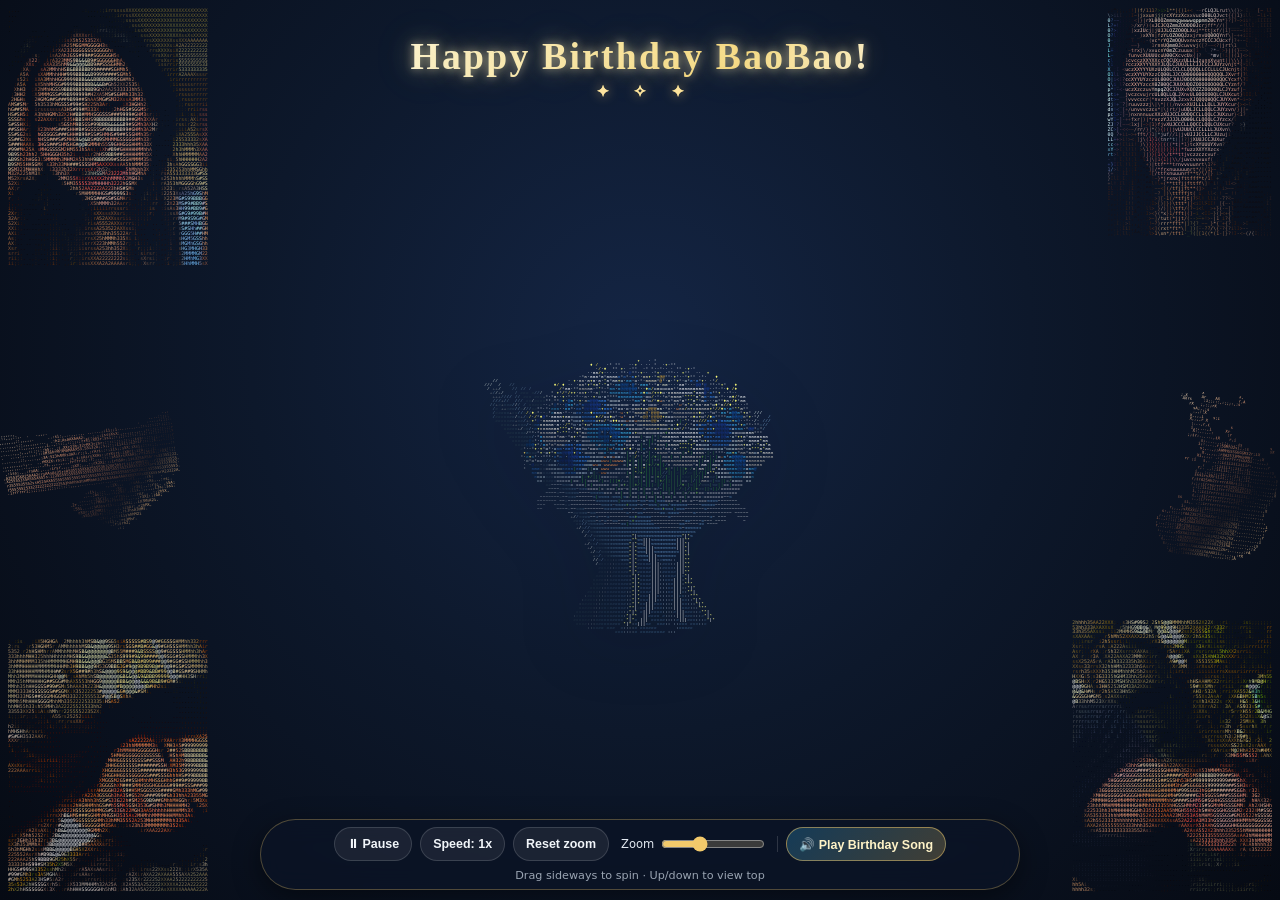
==== commit 8730de61: "Update index.html" ====
--- a/index.html
+++ b/index.html
@@ -545,85 +545,107 @@
       }
     }
   
-    /* New side ASCII artworks: transparent canvas, source colors and fine original detail */
-    .portrait-ascii.art-side {
-      width: auto !important;
-      max-width: none !important;
-      max-height: none !important;
-      height: auto;
-      overflow: visible !important;
-      padding: 0 !important;
-      background: transparent !important;
-      border: 0 !important;
-      box-shadow: none !important;
+    /* Kinder Bueno + Yakult: preserve their original inline ASCII colors on every screen size. */
+    .portrait-ascii.middle-left,
+    .portrait-ascii.middle-right {
       opacity: 1 !important;
       filter: none !important;
-      -webkit-mask-image: none !important;
-      mask-image: none !important;
-      top: 53% !important;
-      z-index: 3;
-      pointer-events: none;
-    }
-    .portrait-ascii.art-side img {
-      display: block;
-      width: clamp(150px, 21vw, 340px);
-      height: auto;
-      max-height: 48vh;
-      object-fit: contain;
-      background: transparent;
-      filter: none;
-    }
-    .portrait-ascii.art-side-left {
-      left: 1vw !important;
-      right: auto !important;
-      transform: translateY(-50%) rotate(-2deg) !important;
-    }
-    .portrait-ascii.art-side-right {
-      right: 1vw !important;
-      left: auto !important;
-      transform: translateY(-50%) rotate(2deg) !important;
+      -webkit-filter: none !important;
+      mix-blend-mode: normal !important;
+    }
+    .portrait-ascii.middle-left pre,
+    .portrait-ascii.middle-right pre,
+    .portrait-ascii.middle-left pre span,
+    .portrait-ascii.middle-right pre span {
+      opacity: 1 !important;
+      filter: none !important;
+      -webkit-filter: none !important;
+      mix-blend-mode: normal !important;
     }
     @media (max-width: 640px) {
-      .portrait-ascii.art-side {
-        top: 52% !important;
-      }
-      .portrait-ascii.art-side img {
-        width: clamp(68px, 17vw, 112px);
-        max-height: 34vh;
-      }
-      .portrait-ascii.art-side-left {
-        left: 1px !important;
-      }
-      .portrait-ascii.art-side-right {
-        right: 1px !important;
-      }
-    }
-
-    /* Final correction: transparent original-color ASCII artwork, kept clear of corner portraits. */
-    .portrait-ascii.art-side { opacity: 1 !important; filter: none !important; z-index: 1 !important; }
-    .portrait-ascii.art-side img { filter: none !important; opacity: 1 !important; object-fit: contain; }
-    .portrait-ascii.top-left, .portrait-ascii.top-right,
-    .portrait-ascii.bottom-left, .portrait-ascii.bottom-right { z-index: 4 !important; }
-    @media (min-width: 641px) {
-      .portrait-ascii.art-side { top: 53% !important; max-height: 20vh !important; }
-      .portrait-ascii.art-side img { width: clamp(120px, 13vw, 205px) !important; max-height: 20vh !important; }
-      .portrait-ascii.art-side-left { left: 0.8vw !important; right: auto !important; transform: translateY(-50%) rotate(-5deg) !important; }
-      .portrait-ascii.art-side-right { right: 0.8vw !important; left: auto !important; transform: translateY(-50%) rotate(5deg) !important; }
-    }
-    @media (max-width: 640px) {
-      .portrait-ascii.art-side { top: 52% !important; max-height: 25vh !important; }
-      .portrait-ascii.art-side img { width: clamp(68px, 17vw, 105px) !important; max-height: 25vh !important; }
-      .portrait-ascii.art-side-left { left: 2px !important; right: auto !important; transform: translateY(-50%) rotate(-5deg) !important; }
-      .portrait-ascii.art-side-right { right: 2px !important; left: auto !important; transform: translateY(-50%) rotate(5deg) !important; }
-    }
-
-</style>
+      .portrait-ascii.middle-left,
+      .portrait-ascii.middle-right {
+        opacity: 1 !important;
+        filter: none !important;
+        -webkit-filter: none !important;
+      }
+    }
+  </style>
 </head>
 <body>
 <div class="sparkle-layer" id="sparkles"></div>
 <div aria-hidden="true" class="portrait-ascii-layer">
-<div aria-hidden="true" class="portrait-ascii middle-left art-side art-side-left"><img alt="" src="[data-uri]"/></div>
-<div aria-hidden="true" class="portrait-ascii middle-right art-side art-side-right"><img alt="" src="[data-uri]"/></div>
+<div aria-hidden="true" class="portrait-ascii middle-left"><pre>                                                                        <span style="color:#ffffff"> </span><span style="color:#ffffff">.</span><span style="color:#f6fef7">,</span><span style="color:#f5fef6">,</span>  
+ <span style="color:#fffffa">.</span><span style="color:#fdfff2">.</span><span style="color:#fcffef">,</span><span style="color:#fbffef">,</span><span style="color:#faffed">,</span><span style="color:#f7feeb">,</span><span style="color:#fbfff0">,</span><span style="color:#fffff4">.</span><span style="color:#ffffff"> </span><span style="color:#ffffff"> </span>                                                       <span style="color:#ffffff"> </span><span style="color:#ffffee">.</span><span style="color:#ffffe4">.</span><span style="color:#ffffe0">.</span><span style="color:#ffffda">.</span><span style="color:#eef8c0">:</span><span style="color:#e7f2b9">:</span><span style="color:#ddeab8">;</span><span style="color:#dde8d2">;</span><span style="color:#dfeee2">:</span><span style="color:#ffffff"> </span> 
+ <span style="color:#eff7df">,</span><span style="color:#e9f4db">:</span><span style="color:#e9f5da">:</span><span style="color:#eaf6db">:</span><span style="color:#edf8df">,</span><span style="color:#f0fee0">,</span><span style="color:#f5ffe5">,</span><span style="color:#e8f6d9">:</span><span style="color:#e8f7d9">:</span><span style="color:#f6ffe4">,</span><span style="color:#fffff1">.</span><span style="color:#fffffd"> </span><span style="color:#ffffff"> </span><span style="color:#fffffb">.</span><span style="color:#ffffff"> </span>  <span style="color:#fffff6">.</span><span style="color:#fffeef">,</span><span style="color:#faf7e2">,</span><span style="color:#faf8e3">,</span><span style="color:#fffff6">.</span><span style="color:#ffffff"> </span>                    <span style="color:#ffffff"> </span><span style="color:#fffff8"> </span><span style="color:#fffffc"> </span><span style="color:#fffff7"> </span><span style="color:#fffff2"> </span><span style="color:#fffff1"> </span><span style="color:#ffffee"> </span><span style="color:#fffff1"> </span><span style="color:#ffffe6"> </span><span style="color:#ffffdc"> </span><span style="color:#ffffd7"> </span><span style="color:#ffffd5"> </span><span style="color:#ffffd8"> </span><span style="color:#ffffd5"> </span><span style="color:#ffffdc"> </span><span style="color:#ffffe2"> </span><span style="color:#ffffda"> </span><span style="color:#ffffd9"> </span><span style="color:#ffffd9">.</span><span style="color:#ffffea"> </span><span style="color:#ffffff"> </span><span style="color:#ffffed"> </span><span style="color:#ffffbd">.</span><span style="color:#ffffba">.</span><span style="color:#ffffc0">.</span><span style="color:#ffffc4">.</span><span style="color:#fdfeb2">,</span><span style="color:#f0f0a6">:</span><span style="color:#eaeba4">;</span><span style="color:#e3e7a9">;</span><span style="color:#dde9c5">;</span><span style="color:#dceddc">:</span><span style="color:#ffffff">.</span> 
+ <span style="color:#f5fce6">,</span><span style="color:#eefbdb">,</span><span style="color:#f1fedf">,</span><span style="color:#f4ffe0">,</span><span style="color:#f6ffe2">,</span><span style="color:#f6ffe5">,</span><span style="color:#f6ffe5">,</span><span style="color:#effcdd">,</span><span style="color:#e3edcf">:</span><span style="color:#e4efcd">:</span><span style="color:#eef8d7">,</span><span style="color:#faffe4">,</span><span style="color:#f7ffe3">,</span><span style="color:#f5ffe3">,</span><span style="color:#f8ffe6">,</span><span style="color:#fffff0">.</span><span style="color:#fffffc"> </span><span style="color:#ffffff"> </span><span style="color:#ffffff"> </span><span style="color:#fffffe"> </span><span style="color:#ffffff"> </span><span style="color:#ffffff"> </span><span style="color:#fffff3">.</span><span style="color:#fffff0">.</span><span style="color:#ebf4dc">:</span><span style="color:#afb4ad">s</span><span style="color:#d2d3cb">i</span><span style="color:#fdebd5">:</span><span style="color:#fff0d2">,</span><span style="color:#fffff0">.</span><span style="color:#fffff6">.</span><span style="color:#fffff4">.</span><span style="color:#ffeacb">,</span><span style="color:#ffebcd">,</span><span style="color:#fffce6">.</span><span style="color:#fffff1">.</span><span style="color:#fffbe5">,</span><span style="color:#fffff0">.</span><span style="color:#ffffff"> </span><span style="color:#fffffd">.</span><span style="color:#fffff1">.</span><span style="color:#ffffe8">.</span><span style="color:#ffffe7">.</span><span style="color:#ffffe2">.</span><span style="color:#ffffdf">.</span><span style="color:#e8fff3">,</span><span style="color:#b0f1ff">;</span><span style="color:#97e6ff">i</span><span style="color:#8fe4ff">i</span><span style="color:#acf2ff">;</span><span style="color:#abf0fe">;</span><span style="color:#9de8fe">i</span><span style="color:#ffffd9">.</span><span style="color:#ffffcf">.</span><span style="color:#ffffce">.</span><span style="color:#ffffcc">.</span><span style="color:#ffffcf">.</span><span style="color:#ffffbd">.</span><span style="color:#ffffa4">.</span><span style="color:#ffff98">.</span><span style="color:#ffff9a">.</span><span style="color:#ffffb2">.</span><span style="color:#fff081">:</span><span style="color:#fff488">:</span><span style="color:#fff18e">:</span><span style="color:#fdf28c">:</span><span style="color:#fff692">:</span><span style="color:#fff490">:</span><span style="color:#fff287">:</span><span style="color:#f1e688">;</span><span style="color:#f8f09c">:</span><span style="color:#eee793">;</span><span style="color:#e6e398">;</span><span style="color:#dfe6b4">;</span><span style="color:#dbe9cd">;</span><span style="color:#f5f8ef">,</span> 
+ <span style="color:#fffff8">.</span><span style="color:#ffffef">.</span><span style="color:#ffffee">.</span><span style="color:#ffffed">.</span><span style="color:#fbffe8">.</span><span style="color:#f7ffe5">,</span><span style="color:#f7ffe5">,</span><span style="color:#f3ffe1">,</span><span style="color:#e8f2d3">:</span><span style="color:#e4efce">:</span><span style="color:#e4f0cf">:</span><span style="color:#f2ffdd">,</span><span style="color:#f4ffe0">,</span><span style="color:#f3ffe0">,</span><span style="color:#f4ffe1">,</span><span style="color:#f5ffe2">,</span><span style="color:#f6ffe4">,</span><span style="color:#f8ffe5">,</span><span style="color:#feffea">.</span><span style="color:#fdffe8">.</span><span style="color:#ffffee">.</span><span style="color:#fffff6"> </span><span style="color:#fffff6"> </span><span style="color:#fffff1">.</span><span style="color:#dfeacc">:</span><span style="color:#5f625d">h</span><span style="color:#8e8f81">2</span><span style="color:#ffd2a3">;</span><span style="color:#ff7735">A</span><span style="color:#ff9863">s</span><span style="color:#fd6d36">A</span><span style="color:#fb7641">A</span><span style="color:#ff905d">X</span><span style="color:#ff6b3b">A</span><span style="color:#fe6d3d">A</span><span style="color:#fc7945">A</span><span style="color:#fd6637">2</span><span style="color:#fcebcc">:</span><span style="color:#f3fce4">,</span><span style="color:#f7fce4">,</span><span style="color:#f3f8dd">,</span><span style="color:#eff5d8">:</span><span style="color:#f3f6d0">,</span><span style="color:#f6f6b8">:</span><span style="color:#faf3b4">:</span><span style="color:#a7dadf">i</span><span style="color:#63cbff">s</span><span style="color:#6bcaf4">s</span><span style="color:#67ccfb">s</span><span style="color:#4fc4f8">X</span><span style="color:#5acbfd">s</span><span style="color:#4fc7f8">X</span><span style="color:#dbf7d5">:</span><span style="color:#fffeb0">,</span><span style="color:#ffffb2">,</span><span style="color:#ffffaa">,</span><span style="color:#ffffb0">,</span><span style="color:#ffffab">,</span><span style="color:#ffffa4">,</span><span style="color:#ffff9a">,</span><span style="color:#ffff99">,</span><span style="color:#ffffa6">,</span><span style="color:#f8ffe5">.</span><span style="color:#e3fee6">,</span><span style="color:#d7faee">:</span><span style="color:#d4f6ef">:</span><span style="color:#d5f6e9">:</span><span style="color:#d2f0dc">:</span><span style="color:#e7e28e">;</span><span style="color:#f5e883">;</span><span style="color:#fcf195">:</span><span style="color:#eee591">;</span><span style="color:#e7e49c">;</span><span style="color:#dfe4b0">;</span><span style="color:#d8e4ca">;</span><span style="color:#c5c9c2">r</span> 
+ <span style="color:#ffffff"> </span><span style="color:#ffffef">.</span><span style="color:#ffffee">.</span><span style="color:#ffffef">.</span><span style="color:#fdffea">.</span><span style="color:#f8ffe8">.</span><span style="color:#f6ffe6">,</span><span style="color:#f5ffe4">,</span><span style="color:#ebf7d9">,</span><span style="color:#eaf5d8">:</span><span style="color:#eaf7db">:</span><span style="color:#effbdd">,</span><span style="color:#eff8da">,</span><span style="color:#edf7d9">,</span><span style="color:#eef8da">,</span><span style="color:#effbdb">,</span><span style="color:#f0fbdc">,</span><span style="color:#f1fcdd">,</span><span style="color:#f3fee1">,</span><span style="color:#fbffe9">,</span><span style="color:#f8fedb">,</span><span style="color:#d7d0b3">i</span><span style="color:#ffffef">.</span><span style="color:#fdffee">.</span><span style="color:#f8ffe8">,</span><span style="color:#e5efd8">:</span><span style="color:#e5efd9">:</span><span style="color:#f4f1d5">:</span><span style="color:#feedcb">:</span><span style="color:#faf2d5">,</span><span style="color:#f3e8ca">:</span><span style="color:#f3eace">:</span><span style="color:#edd3b9">;</span><span style="color:#e6d8ba">;</span><span style="color:#faeed5">:</span><span style="color:#eadabe">;</span><span style="color:#d5b99a">r</span><span style="color:#ccbeab">r</span><span style="color:#c2a78a">X</span><span style="color:#d8d0bd">i</span><span style="color:#ebefd7">:</span><span style="color:#bca98f">X</span><span style="color:#b09c86">X</span><span style="color:#97684b">3</span><span style="color:#c5bda3">r</span><span style="color:#e4f2e4">:</span><span style="color:#74c4f4">s</span><span style="color:#7fcbee">s</span><span style="color:#9dd9e9">i</span><span style="color:#c4e8d9">;</span><span style="color:#e6f4cb">:</span><span style="color:#eaf1ba">:</span><span style="color:#e5e8b1">;</span><span style="color:#e6e5ae">;</span><span style="color:#e7e4a7">;</span><span style="color:#f1e9ad">:</span><span style="color:#faf1af">:</span><span style="color:#faf1a4">:</span><span style="color:#fbf1a4">:</span><span style="color:#fef1a4">:</span><span style="color:#fdef9a">:</span><span style="color:#e7e9af">;</span><span style="color:#c4ebf0">;</span><span style="color:#cdebf3">;</span><span style="color:#cff1f3">:</span><span style="color:#cef1f5">:</span><span style="color:#ccf3f5">:</span><span style="color:#c9f2f5">:</span><span style="color:#e3e49d">;</span><span style="color:#faf28e">:</span><span style="color:#faf29c">:</span><span style="color:#eee896">;</span><span style="color:#e9e8a1">;</span><span style="color:#dfe5b1">;</span><span style="color:#d7e4cb">;</span><span style="color:#b1bbad">s</span> 
+ <span style="color:#ffffff"> </span><span style="color:#fffff2">.</span><span style="color:#fffff3">.</span><span style="color:#fffff1">.</span><span style="color:#fffff0">.</span><span style="color:#feffeb">.</span><span style="color:#f8ffe8">.</span><span style="color:#f6ffe6">,</span><span style="color:#effadc">,</span><span style="color:#e8f3d6">:</span><span style="color:#edf7da">,</span><span style="color:#f0f8dd">,</span><span style="color:#f0f5dd">,</span><span style="color:#eaf2d7">:</span><span style="color:#e8efd6">:</span><span style="color:#eaf1d8">:</span><span style="color:#eaf2d7">:</span><span style="color:#ebf2d7">:</span><span style="color:#eef3d6">:</span><span style="color:#dfdbc0">;</span><span style="color:#915b35">h</span><span style="color:#97755b">5</span><span style="color:#e5e5cd">;</span><span style="color:#f0f4d7">:</span><span style="color:#f5ffe2">,</span><span style="color:#e2daba">;</span><span style="color:#d8cfb5">i</span><span style="color:#f1f6db">,</span><span style="color:#bd9878">X</span><span style="color:#b29f88">X</span><span style="color:#cdbfa2">r</span><span style="color:#a2876f">2</span><span style="color:#9a6a4c">3</span><span style="color:#8b5540">h</span><span style="color:#e2dcc7">;</span><span style="color:#965a3d">3</span><span style="color:#a27a67">2</span><span style="color:#cebea9">r</span><span style="color:#88452a">M</span><span style="color:#b89f8f">X</span><span style="color:#926043">3</span><span style="color:#cdc2b2">r</span><span style="color:#d7cebc">i</span><span style="color:#84533e">h</span><span style="color:#c6bcae">r</span><span style="color:#ebf3e2">:</span><span style="color:#e8f3e3">:</span><span style="color:#e7f2e3">:</span><span style="color:#e6f1df">:</span><span style="color:#e5f1e0">:</span><span style="color:#e5f1e0">:</span><span style="color:#e6f1e0">:</span><span style="color:#e5f2dd">:</span><span style="color:#e5f2da">:</span><span style="color:#e8f3d2">:</span><span style="color:#e6eac2">:</span><span style="color:#dfdfac">;</span><span style="color:#e9e3aa">;</span><span style="color:#e9df9d">;</span><span style="color:#e5d690">i</span><span style="color:#d6b46f">s</span><span style="color:#c6ab82">s</span><span style="color:#daf2f3">:</span><span style="color:#ddf7f5">:</span><span style="color:#d9f5f5">:</span><span style="color:#d4f7f7">:</span><span style="color:#bdf0fd">;</span><span style="color:#b4e5f2">;</span><span style="color:#e3e7a7">;</span><span style="color:#fbfaac">,</span><span style="color:#f6f8b1">:</span><span style="color:#edf1ae">:</span><span style="color:#eaf3b8">:</span><span style="color:#dfe9bf">;</span><span style="color:#d8e5cf">;</span><span style="color:#bfc9bd">r</span> 
+  <span style="color:#fffff4">.</span><span style="color:#fffff7"> </span><span style="color:#fffff5"> </span><span style="color:#fffff5"> </span><span style="color:#fffff0">.</span><span style="color:#fdffee">.</span><span style="color:#f8ffe9">.</span><span style="color:#f2fde0">,</span><span style="color:#e9f4d7">:</span><span style="color:#edf8da">,</span><span style="color:#fbffe9">.</span><span style="color:#fdffeb">.</span><span style="color:#ffffee">.</span><span style="color:#f6ffe6">,</span><span style="color:#eff6dd">,</span><span style="color:#ebf1d8">:</span><span style="color:#e9efd6">:</span><span style="color:#eaf0d8">:</span><span style="color:#cab293">s</span><span style="color:#863f19">M</span><span style="color:#966447">3</span><span style="color:#8b512d">h</span><span style="color:#885337">h</span><span style="color:#d3c4a9">r</span><span style="color:#894322">M</span><span style="color:#cdbba4">r</span><span style="color:#c2a47f">X</span><span style="color:#844727">M</span><span style="color:#ba947a">A</span><span style="color:#8b4624">M</span><span style="color:#b18e76">A</span><span style="color:#ac927a">A</span><span style="color:#b9a693">X</span><span style="color:#a37052">5</span><span style="color:#8f5e4c">3</span><span style="color:#f0f6e2">,</span><span style="color:#966e55">5</span><span style="color:#9a7161">5</span><span style="color:#d4cbbd">i</span><span style="color:#935d46">3</span><span style="color:#aa8774">2</span><span style="color:#af9883">A</span><span style="color:#dbddcd">;</span><span style="color:#dad9ca">;</span><span style="color:#d6d5c5">i</span><span style="color:#dbd9cd">;</span><span style="color:#dde1d3">;</span><span style="color:#e4efdf">:</span><span style="color:#e0e4d6">;</span><span style="color:#e5efe3">:</span><span style="color:#d3d5c4">i</span><span style="color:#d2cbb5">i</span><span style="color:#d7cfb4">i</span><span style="color:#e1cfa5">i</span><span style="color:#e3d598">i</span><span style="color:#ebdd99">;</span><span style="color:#d2aa67">s</span><span style="color:#b5844c">2</span><span style="color:#dcbb70">r</span><span style="color:#e4ce8e">i</span><span style="color:#d3c09c">r</span><span style="color:#e0f3f3">:</span><span style="color:#e0f5f3">:</span><span style="color:#d4f1f6">:</span><span style="color:#c7effb">:</span><span style="color:#abe4fd">;</span><span style="color:#b0e2ea">i</span><span style="color:#edf4ba">:</span><span style="color:#faffc5">,</span><span style="color:#f2ffc6">,</span><span style="color:#e9f6bd">:</span><span style="color:#eaf8cf">:</span><span style="color:#e2f0d5">:</span><span style="color:#daead6">;</span><span style="color:#e2ebe2">:</span> 
+  <span style="color:#fffff5">.</span><span style="color:#feffef">.</span><span style="color:#feffef">.</span><span style="color:#feffef">.</span><span style="color:#fffff2">.</span><span style="color:#fffff4">.</span><span style="color:#fffff1">.</span><span style="color:#f4ffe5">,</span><span style="color:#ebf5d9">:</span><span style="color:#e7f1d5">:</span><span style="color:#f5ffe4">,</span><span style="color:#feffed">.</span><span style="color:#fffff3">.</span><span style="color:#fffff1">.</span><span style="color:#fffff2">.</span><span style="color:#f8ffe9">,</span><span style="color:#edf7dc">,</span><span style="color:#e3e6c9">;</span><span style="color:#92603b">3</span><span style="color:#aa8b74">A</span><span style="color:#e9eed6">:</span><span style="color:#a17659">5</span><span style="color:#a4836c">2</span><span style="color:#94633a">3</span><span style="color:#8e5135">h</span><span style="color:#b29782">A</span><span style="color:#874829">M</span><span style="color:#b59d8c">X</span><span style="color:#c0aa91">s</span><span style="color:#96684d">3</span><span style="color:#ae8e7b">A</span><span style="color:#b9a796">X</span><span style="color:#e9e8d6">:</span><span style="color:#c7bbab">r</span><span style="color:#e1e0cf">;</span><span style="color:#dce2d0">;</span><span style="color:#cbcaba">i</span><span style="color:#f0f6ea">,</span><span style="color:#e0e6d8">;</span><span style="color:#c0bdae">r</span><span style="color:#a49989">A</span><span style="color:#c8c8b5">r</span><span style="color:#cbc9ba">i</span><span style="color:#e8f1e1">:</span><span style="color:#eaf4e2">:</span><span style="color:#e6eddf">:</span><span style="color:#e1e3d0">;</span><span style="color:#d9d6c0">i</span><span style="color:#d3caac">i</span><span style="color:#e2d39e">i</span><span style="color:#efe49a">;</span><span style="color:#f3e599">;</span><span style="color:#d3af6f">s</span><span style="color:#ad7644">5</span><span style="color:#cf9e5e">X</span><span style="color:#edd793">;</span><span style="color:#e4ca8a">i</span><span style="color:#c4a171">X</span><span style="color:#d6b385">s</span><span style="color:#e8d09c">i</span><span style="color:#e7e1bb">;</span><span style="color:#dcf1f3">:</span><span style="color:#ddf5f7">:</span><span style="color:#d2f2f8">:</span><span style="color:#c8f2ff">:</span><span style="color:#a7e4ff">;</span><span style="color:#c1e7e7">;</span><span style="color:#f1fecc">,</span><span style="color:#f5ffe1">,</span><span style="color:#f0ffe6">,</span><span style="color:#e9fde7">,</span><span style="color:#e8fceb">,</span><span style="color:#e6f8ea">,</span><span style="color:#e3f7e8">:</span><span style="color:#e5f5e8">:</span> 
+  <span style="color:#fffffa">.</span><span style="color:#f7ffed">,</span><span style="color:#f7ffeb">,</span><span style="color:#f5ffe9">,</span><span style="color:#f6ffe9">,</span><span style="color:#f6ffe8">,</span><span style="color:#f6ffe8">,</span><span style="color:#f8ffe9">,</span><span style="color:#f0fae0">,</span><span style="color:#e6f1d5">:</span><span style="color:#eef7dd">,</span><span style="color:#fbffea">.</span><span style="color:#fffff5">.</span><span style="color:#fffffc"> </span><span style="color:#fffffb"> </span><span style="color:#fffff5">.</span><span style="color:#fffff1">.</span><span style="color:#cec1a0">r</span><span style="color:#854527">M</span><span style="color:#bb9a82">X</span><span style="color:#a07a62">2</span><span style="color:#b9a691">X</span><span style="color:#eef3dd">:</span><span style="color:#c6b9a4">r</span><span style="color:#beaf9d">s</span><span style="color:#e5e3cf">;</span><span style="color:#d8d7c5">i</span><span style="color:#e9efdc">:</span><span style="color:#eef1e3">:</span><span style="color:#e1dfca">;</span><span style="color:#bfb09d">s</span><span style="color:#eff6e5">,</span><span style="color:#dfcab3">i</span><span style="color:#eee7d8">:</span><span style="color:#bbac97">s</span><span style="color:#aa9985">A</span><span style="color:#d5cebc">i</span><span style="color:#c6c6b2">r</span><span style="color:#c0b3a1">s</span><span style="color:#b9a28f">X</span><span style="color:#b09d87">X</span><span style="color:#a5937b">A</span><span style="color:#b5ae9c">s</span><span style="color:#e9f0db">:</span><span style="color:#e4dbb8">;</span><span style="color:#d7c491">r</span><span style="color:#d5b87b">r</span><span style="color:#c9a163">X</span><span style="color:#d9af73">s</span><span style="color:#ebc479">r</span><span style="color:#efd587">i</span><span style="color:#f8ee9f">:</span><span style="color:#eed684">i</span><span style="color:#d2a063">X</span><span style="color:#bd8c60">A</span><span style="color:#dfb97d">r</span><span style="color:#ebd48f">i</span><span style="color:#f3e59c">;</span><span style="color:#e3c885">i</span><span style="color:#b78752">2</span><span style="color:#b58860">A</span><span style="color:#e3e6d2">;</span><span style="color:#dfe5cd">;</span><span style="color:#d4e6e6">;</span><span style="color:#caf1ff">:</span><span style="color:#ade0f0">i</span><span style="color:#d4e9da">;</span><span style="color:#f4ffce">,</span><span style="color:#f6ffe1">,</span><span style="color:#effee8">,</span><span style="color:#e7fae9">,</span><span style="color:#e8faeb">,</span><span style="color:#e6faef">,</span><span style="color:#e2faea">,</span><span style="color:#e9fbef">,</span> 
+  <span style="color:#fffffb">.</span><span style="color:#faffed">,</span><span style="color:#f8ffeb">,</span><span style="color:#f8ffea">,</span><span style="color:#f8ffe9">,</span><span style="color:#f8ffe9">,</span><span style="color:#faffe9">,</span><span style="color:#fbffeb">.</span><span style="color:#feffee">.</span><span style="color:#fbffea">.</span><span style="color:#e8f0d8">:</span><span style="color:#f4fce7">,</span><span style="color:#fcfff1">.</span><span style="color:#fcffef">.</span><span style="color:#fffff1">.</span><span style="color:#fffff5">.</span><span style="color:#fffff7">.</span><span style="color:#f7ffe7">,</span><span style="color:#cfc4ae">r</span><span style="color:#d5d0bc">i</span><span style="color:#f5fee6">,</span><span style="color:#faffee">,</span><span style="color:#f7ffed">,</span><span style="color:#f6ffeb">,</span><span style="color:#f7ffe9">,</span><span style="color:#f5feea">,</span><span style="color:#f3fde8">,</span><span style="color:#f1f8e5">,</span><span style="color:#eff6e7">,</span><span style="color:#d3c1ab">r</span><span style="color:#dac1a5">r</span><span style="color:#dabaa5">r</span><span style="color:#dcb99f">r</span><span style="color:#d9b29a">r</span><span style="color:#dccbb4">i</span><span style="color:#bdb4a5">s</span><span style="color:#e0ddcc">;</span><span style="color:#e9efe2">:</span><span style="color:#c5c4bb">r</span><span style="color:#dcddcd">;</span><span style="color:#f1fbee">,</span><span style="color:#f2fdef">,</span><span style="color:#f4fbd9">,</span><span style="color:#f7f7b0">:</span><span style="color:#fef0a2">:</span><span style="color:#fcef9c">:</span><span style="color:#feed9a">:</span><span style="color:#f2cb82">i</span><span style="color:#bf8e56">A</span><span style="color:#ae713b">5</span><span style="color:#dca24c">X</span><span style="color:#e4bb66">r</span><span style="color:#ddb36a">s</span><span style="color:#d7a366">X</span><span style="color:#d0a268">X</span><span style="color:#c6945d">A</span><span style="color:#c2874f">A</span><span style="color:#dcad61">s</span><span style="color:#f3da88">;</span><span style="color:#ddb96e">r</span><span style="color:#e6b76a">r</span><span style="color:#f6cc6d">i</span><span style="color:#d4841d">2</span><span style="color:#bb6725">5</span><span style="color:#ac8539">2</span><span style="color:#a7a748">A</span><span style="color:#e7d9be">;</span><span style="color:#efd3b9">;</span><span style="color:#f5a682">r</span><span style="color:#fb885e">X</span><span style="color:#fb875f">X</span><span style="color:#eedbca">;</span><span style="color:#dbede7">:</span><span style="color:#d4ebe9">:</span><span style="color:#dbede6">:</span> 
+  <span style="color:#ffffff"> </span><span style="color:#f6fff2">,</span><span style="color:#efe2ce">:</span><span style="color:#f6c099">i</span><span style="color:#fea176">s</span><span style="color:#ff9470">s</span><span style="color:#ffd8bb">;</span><span style="color:#faffed">.</span><span style="color:#f4fee4">,</span><span style="color:#fcfffa">.</span><span style="color:#f0f2dc">:</span><span style="color:#e4b599">r</span><span style="color:#f89368">s</span><span style="color:#ff7448">A</span><span style="color:#ff6d43">A</span><span style="color:#ffe4c6">:</span><span style="color:#faffea">,</span><span style="color:#fbffef">.</span><span style="color:#f5fff5">.</span><span style="color:#f8fff4">,</span><span style="color:#f7dfcd">:</span><span style="color:#fabca3">i</span><span style="color:#fda789">r</span><span style="color:#ff9c82">s</span><span style="color:#ffb396">r</span><span style="color:#feffed">,</span><span style="color:#fafff1">,</span><span style="color:#f3fff3">,</span><span style="color:#effcf1">,</span><span style="color:#efcfc2">;</span><span style="color:#f5977c">s</span><span style="color:#ff896b">X</span><span style="color:#ff896a">X</span><span style="color:#fbd4bd">;</span><span style="color:#f1f4e7">,</span><span style="color:#eff5e9">,</span><span style="color:#eaf5eb">,</span><span style="color:#e6f2ee">:</span><span style="color:#e7dcd9">;</span><span style="color:#e7b0a4">r</span><span style="color:#f78975">X</span><span style="color:#d4745b">2</span><span style="color:#c5a37c">X</span><span style="color:#e7cb90">i</span><span style="color:#ffe89c">:</span><span style="color:#feeb9a">:</span><span style="color:#fceb9a">:</span><span style="color:#f2cd76">i</span><span style="color:#e7b761">r</span><span style="color:#92552b">h</span><span style="color:#b57537">5</span><span style="color:#dca34c">X</span><span style="color:#efbf6a">r</span><span style="color:#f7d491">;</span><span style="color:#f1d391">i</span><span style="color:#f4d28a">i</span><span style="color:#e4af60">s</span><span style="color:#9a5c30">3</span><span style="color:#b77839">2</span><span style="color:#a56b32">5</span><span style="color:#dd9331">A</span><span style="color:#e39c28">X</span><span style="color:#c1741d">5</span><span style="color:#ca9255">A</span><span style="color:#d8c08e">r</span><span style="color:#d6c082">r</span><span style="color:#eea189">s</span><span style="color:#ff3619">3</span><span style="color:#ff300b">3</span><span style="color:#ff3009">3</span><span style="color:#ff3a0a">5</span><span style="color:#ff4119">5</span><span style="color:#ff613f">2</span><span style="color:#fc5f37">2</span><span style="color:#ef5d31">2</span><span style="color:#ffffff">.</span>
+  <span style="color:#fff8e8">,</span><span style="color:#fd7d41">A</span><span style="color:#ff550c">2</span><span style="color:#ff4c0a">5</span><span style="color:#ff3b09">5</span><span style="color:#ff3808">3</span><span style="color:#ff4317">5</span><span style="color:#ff7f5d">X</span><span style="color:#fb7a5c">A</span><span style="color:#ff6035">2</span><span style="color:#ff4e1e">5</span><span style="color:#ff7746">A</span><span style="color:#fc7146">A</span><span style="color:#fc7649">A</span><span style="color:#ff552a">2</span><span style="color:#fcad90">r</span><span style="color:#eeb09d">r</span><span style="color:#f19483">s</span><span style="color:#fc6a4f">A</span><span style="color:#fd7551">A</span><span style="color:#ff936a">s</span><span style="color:#ff693d">A</span><span style="color:#fe9d74">s</span><span style="color:#ff390b">3</span><span style="color:#ff4920">5</span><span style="color:#f8ab94">r</span><span style="color:#efa28f">s</span><span style="color:#fd7a5e">A</span><span style="color:#ff4b22">5</span><span style="color:#ff370c">3</span><span style="color:#ff3a0a">5</span><span style="color:#ff3f0a">5</span><span style="color:#ff400a">5</span><span style="color:#ff4d1b">5</span><span style="color:#fd8661">X</span><span style="color:#f69170">X</span><span style="color:#fa7d56">A</span><span style="color:#ff5a2a">2</span><span style="color:#ff400c">5</span><span style="color:#ff3e0c">5</span><span style="color:#ff3e0a">5</span><span style="color:#ff3e0c">5</span><span style="color:#ef3b11">3</span><span style="color:#cb411b">h</span><span style="color:#b04f29">3</span><span style="color:#b37548">2</span><span style="color:#c0986a">X</span><span style="color:#bd9766">A</span><span style="color:#a56e3f">5</span><span style="color:#944727">h</span><span style="color:#b16a40">5</span><span style="color:#f0bf79">r</span><span style="color:#f0ca82">i</span><span style="color:#efcd86">i</span><span style="color:#edca83">i</span><span style="color:#f2cc8f">i</span><span style="color:#e5b76d">r</span><span style="color:#cc9d5c">X</span><span style="color:#764834">M</span><span style="color:#be4820">h</span><span style="color:#ff4b0f">5</span><span style="color:#ed5f20">2</span><span style="color:#eac67f">i</span><span style="color:#f6eaa2">:</span><span style="color:#fce8a4">:</span><span style="color:#f1b960">r</span><span style="color:#ff5919">2</span><span style="color:#ff2c09">3</span><span style="color:#ff290a">3</span><span style="color:#ff2d08">3</span><span style="color:#ff3609">3</span><span style="color:#ff360b">3</span><span style="color:#ff380a">5</span><span style="color:#ff410b">5</span><span style="color:#ff511b">5</span><span style="color:#fff8ee">,</span>
+  <span style="color:#fffff7">.</span><span style="color:#ff884d">X</span><span style="color:#ff530c">2</span><span style="color:#ff4208">5</span><span style="color:#ff3909">5</span><span style="color:#ff390a">5</span><span style="color:#ff3a0a">5</span><span style="color:#ff340b">3</span><span style="color:#ff3308">3</span><span style="color:#ff440b">5</span><span style="color:#ff6e44">A</span><span style="color:#f04c1d">5</span><span style="color:#f44f1a">5</span><span style="color:#f45a25">5</span><span style="color:#ff6c39">A</span><span style="color:#ff490b">5</span><span style="color:#ff490a">5</span><span style="color:#ff4908">5</span><span style="color:#ff8f5c">s</span><span style="color:#f3f1df">:</span><span style="color:#efbda1">i</span><span style="color:#ff5316">2</span><span style="color:#ff5417">2</span><span style="color:#ff4909">5</span><span style="color:#ff460d">5</span><span style="color:#ff470a">5</span><span style="color:#ff4809">5</span><span style="color:#ff480b">5</span><span style="color:#ff470a">5</span><span style="color:#ff470a">5</span><span style="color:#ff480a">5</span><span style="color:#ff470a">5</span><span style="color:#ff470b">5</span><span style="color:#ff480c">5</span><span style="color:#ff460b">5</span><span style="color:#ff460b">5</span><span style="color:#ff470c">5</span><span style="color:#ff470b">5</span><span style="color:#ff460a">5</span><span style="color:#ff460a">5</span><span style="color:#ff460a">5</span><span style="color:#ff460a">5</span><span style="color:#ff460c">5</span><span style="color:#ff450a">5</span><span style="color:#ff460b">5</span><span style="color:#ff480d">5</span><span style="color:#fa4811">5</span><span style="color:#f54813">5</span><span style="color:#ff4910">5</span><span style="color:#ff480c">5</span><span style="color:#ff4b0b">5</span><span style="color:#ff5619">5</span><span style="color:#fe6927">2</span><span style="color:#fa8545">X</span><span style="color:#f18444">A</span><span style="color:#f09652">X</span><span style="color:#e4975c">X</span><span style="color:#ba6b42">5</span><span style="color:#da4e20">3</span><span style="color:#ff4d0a">5</span><span style="color:#ff4c09">5</span><span style="color:#ff5512">2</span><span style="color:#ff863e">X</span><span style="color:#fea454">s</span><span style="color:#f8ba60">r</span><span style="color:#ff9a3d">s</span><span style="color:#ff3a0b">3</span><span style="color:#ff3609">3</span><span style="color:#ff290a">3</span><span style="color:#ff280a">3</span><span style="color:#ff3009">3</span><span style="color:#ff330a">3</span><span style="color:#ff390c">5</span><span style="color:#ff410c">5</span><span style="color:#ff531f">2</span><span style="color:#fffef3">.</span>
+  <span style="color:#ffffff"> </span><span style="color:#ffad7a">r</span><span style="color:#ff540c">2</span><span style="color:#ff3f0a">5</span><span style="color:#ff3b09">5</span><span style="color:#ff3b09">5</span><span style="color:#ff3a08">5</span><span style="color:#ff3609">3</span><span style="color:#ff460d">5</span><span style="color:#ff4b0a">5</span><span style="color:#ff400c">5</span><span style="color:#ff582d">2</span><span style="color:#f1a57b">s</span><span style="color:#f0a376">s</span><span style="color:#f87741">A</span><span style="color:#ff4e0b">5</span><span style="color:#ff4e0b">2</span><span style="color:#ff4d09">5</span><span style="color:#ff682d">A</span><span style="color:#fa8e6a">X</span><span style="color:#fa7b51">A</span><span style="color:#ff490b">5</span><span style="color:#ff470a">5</span><span style="color:#ff4708">5</span><span style="color:#ff460a">5</span><span style="color:#ff450a">5</span><span style="color:#ff4409">5</span><span style="color:#ff440a">5</span><span style="color:#ff440b">5</span><span style="color:#ff430b">5</span><span style="color:#ff430a">5</span><span style="color:#ff430a">5</span><span style="color:#ff450c">5</span><span style="color:#ff450c">5</span><span style="color:#ff450c">5</span><span style="color:#ff450c">5</span><span style="color:#ff450d">5</span><span style="color:#ff440d">5</span><span style="color:#ff430c">5</span><span style="color:#ff440c">5</span><span style="color:#ff460e">5</span><span style="color:#ff460e">5</span><span style="color:#ff460e">5</span><span style="color:#ff4710">5</span><span style="color:#ff470f">5</span><span style="color:#ff430b">5</span><span style="color:#ff430a">5</span><span style="color:#ff440b">5</span><span style="color:#ff440a">5</span><span style="color:#ff440b">5</span><span style="color:#ff440b">5</span><span style="color:#ff440c">5</span><span style="color:#ff440c">5</span><span style="color:#ff450d">5</span><span style="color:#ff470f">5</span><span style="color:#ff4b10">5</span><span style="color:#ff682e">2</span><span style="color:#fa8e68">X</span><span style="color:#ff6433">2</span><span style="color:#ff7847">A</span><span style="color:#ff6933">2</span><span style="color:#ff5b26">2</span><span style="color:#ff5125">5</span><span style="color:#ff4b18">5</span><span style="color:#ff4e0c">5</span><span style="color:#ff4e0e">5</span><span style="color:#ff450d">5</span><span style="color:#ff380b">5</span><span style="color:#ff2a0b">3</span><span style="color:#ff2808">3</span><span style="color:#ff3a0b">5</span><span style="color:#ff3b09">5</span><span style="color:#ff380b">5</span><span style="color:#ff390b">5</span><span style="color:#ff4e23">5</span><span style="color:#fffff1">.</span>
+   <span style="color:#feac82">r</span><span style="color:#ff4e0d">5</span><span style="color:#ff420b">5</span><span style="color:#ff410b">5</span><span style="color:#ff410a">5</span><span style="color:#ff410b">5</span><span style="color:#ff440a">5</span><span style="color:#ff4e0b">2</span><span style="color:#ff3f09">5</span><span style="color:#ff2d0d">3</span><span style="color:#ff3e1b">3</span><span style="color:#ff5528">2</span><span style="color:#ff6233">2</span><span style="color:#ff6336">2</span><span style="color:#fc633b">2</span><span style="color:#f46741">2</span><span style="color:#ee6742">2</span><span style="color:#eb6b48">2</span><span style="color:#e96b49">2</span><span style="color:#e76a47">2</span><span style="color:#e5694b">2</span><span style="color:#e2674c">2</span><span style="color:#dc6649">2</span><span style="color:#d66144">5</span><span style="color:#ca553b">5</span><span style="color:#bf4930">3</span><span style="color:#b54128">h</span><span style="color:#ae3d27">h</span><span style="color:#aa3a27">h</span><span style="color:#a63d29">h</span><span style="color:#9f4b3a">h</span><span style="color:#935b4f">3</span><span style="color:#825248">h</span><span style="color:#7d5049">h</span><span style="color:#784d47">M</span><span style="color:#774d46">M</span><span style="color:#774e46">h</span><span style="color:#81534f">h</span><span style="color:#845954">h</span><span style="color:#885f5a">3</span><span style="color:#8f645d">3</span><span style="color:#966a62">5</span><span style="color:#ac7c75">2</span><span style="color:#ba8177">A</span><span style="color:#c57a6b">2</span><span style="color:#cc7b69">A</span><span style="color:#cf7e6b">A</span><span style="color:#d3836e">A</span><span style="color:#d5856e">A</span><span style="color:#d68770">A</span><span style="color:#d88873">A</span><span style="color:#da8a74">X</span><span style="color:#da8c76">X</span><span style="color:#dc8f7b">X</span><span style="color:#dc9179">X</span><span style="color:#dd9383">X</span><span style="color:#dd9588">X</span><span style="color:#d79889">X</span><span style="color:#d9a28f">s</span><span style="color:#d39987">X</span><span style="color:#df9886">X</span><span style="color:#e49783">X</span><span style="color:#e49588">X</span><span style="color:#e4988b">s</span><span style="color:#e79a8a">s</span><span style="color:#efa191">s</span><span style="color:#f5a594">r</span><span style="color:#ff735b">A</span><span style="color:#ff5b38">2</span><span style="color:#ff5931">2</span><span style="color:#ff5931">2</span><span style="color:#ff5b33">2</span><span style="color:#ff5b33">2</span><span style="color:#ff6e4d">A</span><span style="color:#ffffff">.</span>
+   <span style="color:#fffff6">.</span><span style="color:#ffc4a3">i</span><span style="color:#ffac85">r</span><span style="color:#ff9f76">r</span><span style="color:#ff9e74">r</span><span style="color:#ffa77c">r</span><span style="color:#ffa37a">r</span><span style="color:#ffab86">r</span><span style="color:#ffbea1">i</span><span style="color:#ffcfb9">;</span><span style="color:#fdd3bb">;</span><span style="color:#fcd2bc">;</span><span style="color:#facfbd">;</span><span style="color:#f8cfbf">;</span><span style="color:#f8cfc0">;</span><span style="color:#fbd0c2">;</span><span style="color:#fdd2c1">;</span><span style="color:#fed3c2">;</span><span style="color:#fed4c6">;</span><span style="color:#ffd5c8">;</span><span style="color:#ffd8ca">;</span><span style="color:#ffdacd">:</span><span style="color:#ffdcd0">:</span><span style="color:#ffe1d4">:</span><span style="color:#ffe3da">:</span><span style="color:#ffe4dc">:</span><span style="color:#ffe7e1">:</span><span style="color:#ffebe5">,</span><span style="color:#ffefea">,</span><span style="color:#fff3ef">,</span><span style="color:#fff7f4">,</span><span style="color:#fffbf7">.</span><span style="color:#fffdfa">.</span><span style="color:#fffdfc">.</span><span style="color:#fffefd">.</span><span style="color:#fffffd">.</span><span style="color:#fffffe">.</span><span style="color:#ffffff">.</span><span style="color:#ffffff">.</span><span style="color:#ffffff">.</span><span style="color:#fffffd">.</span><span style="color:#fffffd">.</span><span style="color:#ffffff">.</span><span style="color:#ffffff">.</span><span style="color:#fffffe">.</span><span style="color:#fffffb">.</span><span style="color:#fffffa">.</span><span style="color:#fffef8">.</span><span style="color:#fffcf6">.</span><span style="color:#fff3ea">,</span><span style="color:#fde5d6">:</span><span style="color:#f6ddc6">;</span><span style="color:#efcebb">;</span><span style="color:#dcb7a7">r</span><span style="color:#e9c6af">i</span><span style="color:#ffedcc">,</span><span style="color:#fffbd7">,</span><span style="color:#ffffe6">.</span><span style="color:#ffffdf">.</span><span style="color:#ffe7b9">:</span><span style="color:#e2bb8c">r</span><span style="color:#b1876c">A</span><span style="color:#f1d2b3">;</span><span style="color:#ffffff"> </span>  <span style="color:#ffffff">.</span><span style="color:#ffffff"> </span>  <span style="color:#ffffff"> </span><span style="color:#ffffff">.</span>   
+                                             <span style="color:#fffffe">.</span><span style="color:#fbf4df">,</span><span style="color:#f4e7cb">:</span><span style="color:#dcc9b2">i</span><span style="color:#bea38e">X</span><span style="color:#ebd7b9">;</span><span style="color:#fff6d0">,</span><span style="color:#ffffda">,</span><span style="color:#ffffee"> </span><span style="color:#ffffe9"> </span><span style="color:#ffffd7">.</span><span style="color:#ffe7b3">:</span><span style="color:#cfa47e">s</span><span style="color:#b5886a">A</span><span style="color:#f6ce97">i</span><span style="color:#fff2be">,</span><span style="color:#ffffe4">.</span><span style="color:#ffe5b7">:</span><span style="color:#e8be8e">r</span><span style="color:#bc987e">X</span><span style="color:#c8ad94">s</span><span style="color:#fffeeb">,</span><span style="color:#fffff0">.</span><span style="color:#fffcdb">,</span><span style="color:#ffebc4">:</span><span style="color:#e4bf99">r</span><span style="color:#d4b193">s</span><span style="color:#f1ddc8">;</span><span style="color:#ffffff">.</span>    
+                                    <span style="color:#fffffc">.</span><span style="color:#eee6da">:</span><span style="color:#ddcdc2">i</span><span style="color:#e1cebd">i</span><span style="color:#fbefd5">:</span><span style="color:#ffffef">.</span><span style="color:#fffff1">.</span><span style="color:#ffffef">.</span><span style="color:#ffffeb">.</span><span style="color:#ffffe7"> </span><span style="color:#ffffe8"> </span><span style="color:#ffffdc">.</span><span style="color:#fff3c2">,</span><span style="color:#fbdaad">;</span><span style="color:#936b53">3</span><span style="color:#c7a281">X</span><span style="color:#fad5a3">;</span><span style="color:#fff4c9">,</span><span style="color:#ffffe7"> </span><span style="color:#ffffdf">.</span><span style="color:#fcd6a1">;</span><span style="color:#e4b887">r</span><span style="color:#936b52">3</span><span style="color:#d8ae8b">s</span><span style="color:#f4d4a9">;</span><span style="color:#fff3d5">,</span><span style="color:#fff3dc">,</span><span style="color:#f8e3c7">:</span><span style="color:#f0d2b1">;</span><span style="color:#d9b495">r</span><span style="color:#cda784">s</span><span style="color:#fce0b2">;</span><span style="color:#ffffd7">.</span><span style="color:#ffffee"> </span><span style="color:#fffad3">,</span><span style="color:#f0ce9d">i</span><span style="color:#976f53">5</span><span style="color:#be9575">A</span><span style="color:#eee1d4">;</span>   
+                                 <span style="color:#ffffff"> </span><span style="color:#ffffff"> </span><span style="color:#ffffed">.</span><span style="color:#ffffe2">.</span><span style="color:#ffffe4">.</span><span style="color:#ffffd6">.</span><span style="color:#f7dbaf">;</span><span style="color:#af886d">A</span><span style="color:#cead8e">s</span><span style="color:#ffe6b2">:</span><span style="color:#ffdda6">;</span><span style="color:#ffebbb">:</span><span style="color:#ffffdc">.</span><span style="color:#ffffe1">.</span><span style="color:#ffffdc">.</span><span style="color:#ffe4b3">:</span><span style="color:#fad49e">;</span><span style="color:#a78267">2</span><span style="color:#946e5a">5</span><span style="color:#daac7e">s</span><span style="color:#fee4be">:</span><span style="color:#fff3ce">,</span><span style="color:#f2d8b4">;</span><span style="color:#e0c8a9">i</span><span style="color:#e2ccb2">i</span><span style="color:#e2cab1">i</span><span style="color:#fff4da">,</span><span style="color:#ffeabe">:</span><span style="color:#fff5d4">,</span><span style="color:#fffcd9">,</span><span style="color:#fff6cf">,</span><span style="color:#fffad9">,</span><span style="color:#fff2cd">,</span><span style="color:#eeceb0">i</span><span style="color:#896452">3</span><span style="color:#d4ad83">s</span><span style="color:#fddcab">;</span><span style="color:#ffe8ba">:</span><span style="color:#d4b188">s</span><span style="color:#c7ab8f">s</span><span style="color:#dccac2">i</span><span style="color:#ffffff">.</span>   
+                               <span style="color:#ffffff"> </span><span style="color:#fffff1"> </span><span style="color:#ffffe2">.</span><span style="color:#ffffdc">.</span><span style="color:#ffffdb">.</span><span style="color:#ffffdb">.</span><span style="color:#ffffdb">.</span><span style="color:#fffbc9">,</span><span style="color:#ffe2ab">:</span><span style="color:#eeca99">i</span><span style="color:#895f4e">3</span><span style="color:#e8be8f">r</span><span style="color:#ebc18c">i</span><span style="color:#f2c895">i</span><span style="color:#fffed0">,</span><span style="color:#ffffe3">.</span><span style="color:#fff7c8">,</span><span style="color:#fad5a0">;</span><span style="color:#e3bf8e">r</span><span style="color:#d4b996">r</span><span style="color:#cfb18f">s</span><span style="color:#ebcda9">i</span><span style="color:#efdfbe">;</span><span style="color:#fff7d2">,</span><span style="color:#ffffdf">.</span><span style="color:#ffffd9">.</span><span style="color:#fee6ba">:</span><span style="color:#e0ba91">r</span><span style="color:#b78c70">A</span><span style="color:#dbb594">r</span><span style="color:#fffde4">.</span><span style="color:#fffde3">,</span><span style="color:#fffff1"> </span><span style="color:#ffffe9">.</span><span style="color:#ffe1af">:</span><span style="color:#fad39d">;</span><span style="color:#ad876c">2</span><span style="color:#825c51">h</span><span style="color:#977563">5</span><span style="color:#baa69e">X</span><span style="color:#faf5f3">,</span>      
+                             <span style="color:#ffffff">.</span><span style="color:#9c847a">2</span><span style="color:#d2bda1">r</span><span style="color:#ffffdd">.</span><span style="color:#ffffdf">.</span><span style="color:#ffffdd">.</span><span style="color:#ffffdc">.</span><span style="color:#ffffdb">.</span><span style="color:#ffffd7">.</span><span style="color:#ffe3b2">:</span><span style="color:#fed49e">;</span><span style="color:#e7c090">r</span><span style="color:#734e3e">M</span><span style="color:#d3a278">X</span><span style="color:#dfae79">s</span><span style="color:#e6b37f">r</span><span style="color:#f2ce9d">i</span><span style="color:#f3dab8">;</span><span style="color:#e1be98">r</span><span style="color:#d3aa86">s</span><span style="color:#cfb18f">s</span><span style="color:#ceaf90">s</span><span style="color:#bd9e81">X</span><span style="color:#f3d5aa">;</span><span style="color:#ffebb8">:</span><span style="color:#fff3c4">,</span><span style="color:#ffffda">.</span><span style="color:#ffffe4">.</span><span style="color:#fffccb">,</span><span style="color:#ffd9a5">;</span><span style="color:#e1b388">r</span><span style="color:#905f4e">3</span><span style="color:#c7a085">X</span><span style="color:#eacaa0">i</span><span style="color:#fee1b3">:</span><span style="color:#fde9c0">:</span><span style="color:#d8bfa0">r</span><span style="color:#a78e7a">A</span><span style="color:#a79892">A</span><span style="color:#dcd6d5">;</span><span style="color:#ffffff"> </span>        
+                              <span style="color:#f1ebea">:</span><span style="color:#947b70">5</span><span style="color:#957160">5</span><span style="color:#ddc6a9">i</span><span style="color:#ffffdb">.</span><span style="color:#ffffdd">.</span><span style="color:#ffffd7">.</span><span style="color:#ffeabb">:</span><span style="color:#f8d39e">;</span><span style="color:#f5cc98">i</span><span style="color:#b9916e">A</span><span style="color:#845e4d">3</span><span style="color:#dba976">s</span><span style="color:#ddad7c">s</span><span style="color:#e7b88b">r</span><span style="color:#efc095">i</span><span style="color:#f4c99d">i</span><span style="color:#ffe3b7">:</span><span style="color:#f5d9af">;</span><span style="color:#fcdbb1">;</span><span style="color:#fad4a4">;</span><span style="color:#e6c59f">i</span><span style="color:#956c59">5</span><span style="color:#cb9e78">X</span><span style="color:#f3ca95">i</span><span style="color:#fbddaa">;</span><span style="color:#ffffdf">.</span><span style="color:#ffffd7">.</span><span style="color:#f5cd9a">i</span><span style="color:#d39c6c">X</span><span style="color:#97664c">3</span><span style="color:#714e42">M</span><span style="color:#cea584">s</span><span style="color:#aa8b79">A</span><span style="color:#998886">2</span><span style="color:#cfc8c7">i</span><span style="color:#ffffff">.</span>           
+                                <span style="color:#cec4bc">r</span><span style="color:#7d6059">3</span><span style="color:#8f6756">3</span><span style="color:#d8b897">r</span><span style="color:#f4dcb5">;</span><span style="color:#dcb78c">r</span><span style="color:#c59d74">X</span><span style="color:#ac8868">2</span><span style="color:#63453b">M</span><span style="color:#6a4e45">M</span><span style="color:#aa866c">2</span><span style="color:#efc89c">i</span><span style="color:#ffdfb2">:</span><span style="color:#fff2cf">,</span><span style="color:#fff1d2">,</span><span style="color:#fff2d0">,</span><span style="color:#fff7d7">,</span><span style="color:#ffe9bb">:</span><span style="color:#fff2c2">,</span><span style="color:#f7cc92">i</span><span style="color:#edc299">i</span><span style="color:#845847">h</span><span style="color:#bc8c6a">A</span><span style="color:#eabe8a">r</span><span style="color:#ffedbc">:</span><span style="color:#fff2c6">,</span><span style="color:#e3b587">r</span><span style="color:#ae7a59">2</span><span style="color:#825643">h</span><span style="color:#674744">M</span><span style="color:#b19f96">X</span><span style="color:#f7f0eb">,</span>              
+                                 <span style="color:#ffffff">.</span><span style="color:#baacaa">s</span><span style="color:#89706b">5</span><span style="color:#88716a">5</span><span style="color:#96847c">2</span><span style="color:#a39693">A</span><span style="color:#aea5a1">X</span><span style="color:#bbaa98">s</span><span style="color:#dcbea4">r</span><span style="color:#fad9b2">;</span><span style="color:#ffeac1">:</span><span style="color:#ffe2b3">:</span><span style="color:#ffddb1">;</span><span style="color:#fff4d2">,</span><span style="color:#ffeabf">:</span><span style="color:#ffeabe">:</span><span style="color:#ffefc6">,</span><span style="color:#fff0cd">,</span><span style="color:#ebbc85">r</span><span style="color:#f0c597">i</span><span style="color:#865f4b">3</span><span style="color:#785240">h</span><span style="color:#d9a370">s</span><span style="color:#c08e62">A</span><span style="color:#96694d">3</span><span style="color:#624138">H</span><span style="color:#5c4c48">M</span><span style="color:#b5abaa">s</span><span style="color:#ffffff">.</span>                
+                                        <span style="color:#fffffc">.</span><span style="color:#f0d8c7">;</span><span style="color:#f2cca4">i</span><span style="color:#ffd9a9">;</span><span style="color:#ffeec4">:</span><span style="color:#fff1ca">,</span><span style="color:#ffe9bc">:</span><span style="color:#ffe2b2">:</span><span style="color:#ffe9c1">:</span><span style="color:#ffe8bd">:</span><span style="color:#fccd93">i</span><span style="color:#f0c492">i</span><span style="color:#e0ae7c">s</span><span style="color:#865b43">h</span><span style="color:#784f42">h</span><span style="color:#7e5844">h</span><span style="color:#624641">M</span><span style="color:#918281">2</span><span style="color:#d6d0cf">i</span><span style="color:#ffffff"> </span>                  
+                                          <span style="color:#ffffff">.</span><span style="color:#f6e7d7">:</span><span style="color:#f1ddc5">;</span><span style="color:#edcaa7">i</span><span style="color:#f4cd9d">i</span><span style="color:#ffe5ba">:</span><span style="color:#fff3d5">,</span><span style="color:#ffedc4">:</span><span style="color:#ebbe8e">r</span><span style="color:#d5b08a">s</span><span style="color:#90644c">3</span><span style="color:#5f3f38">H</span><span style="color:#745954">h</span><span style="color:#c4bab5">r</span><span style="color:#ffffff">.</span>                     
+                                             <span style="color:#ffffff">.</span><span style="color:#f6e0ce">:</span><span style="color:#e4bd9a">r</span><span style="color:#f5cfa5">;</span><span style="color:#e4ae7f">s</span><span style="color:#dfb797">r</span><span style="color:#735c53">h</span><span style="color:#958786">2</span><span style="color:#dbd6d4">;</span>                        
+                                                <span style="color:#ffffff">.</span><span style="color:#f4e4db">:</span><span style="color:#eee9e6">:</span><span style="color:#ffffff"> </span>                          </pre></div>
+<div aria-hidden="true" class="portrait-ascii middle-right"><pre>             <span style="color:#ff7195">X</span>               <span style="color:#ff7497">X</span><span style="color:#fff1ed">,</span>                   
+    <span style="color:#ffcfd6">;</span><span style="color:#ffede8">,</span><span style="color:#fe7e9d">X</span>      <span style="color:#fe6a8f">A</span><span style="color:#ffa7bd">r</span>    <span style="color:#ff6891">A</span><span style="color:#ff6d95">X</span>        <span style="color:#ffa9bd">r</span><span style="color:#fff4f1">,</span><span style="color:#ff6991">A</span>                  
+     <span style="color:#fb5e85">A</span><span style="color:#ff7595">X</span><span style="color:#ffa1b7">r</span><span style="color:#ff86a4">s</span>     <span style="color:#ffd4d9">:</span><span style="color:#ffbbc6">i</span><span style="color:#ffc5cb">;</span><span style="color:#ffe4e1">:</span><span style="color:#fde8e2">:</span><span style="color:#fce6e1">:</span><span style="color:#ffeae5">:</span><span style="color:#ffefea">,</span><span style="color:#ffdfe0">:</span><span style="color:#ffd2d8">;</span><span style="color:#ffcbd4">;</span><span style="color:#ffccd5">;</span><span style="color:#ffd7dc">:</span><span style="color:#ffe9e8">,</span><span style="color:#ffd3d9">:</span><span style="color:#ff97ae">s</span>                    
+        <span style="color:#ff97af">r</span><span style="color:#ff819f">X</span>   <span style="color:#ffccd5">;</span><span style="color:#fff1eb">,</span><span style="color:#ffe9e4">:</span><span style="color:#f8e5dd">:</span><span style="color:#fbd3d3">;</span><span style="color:#fd9cb0">r</span><span style="color:#ff6f93">X</span>                              
+          <span style="color:#ff85a4">s</span><span style="color:#ff668f">A</span><span style="color:#ffccd5">;</span><span style="color:#fff4eb">,</span><span style="color:#ffebe5">,</span><span style="color:#ffe3e1">:</span><span style="color:#ff91ab">s</span>                                 
+          <span style="color:#fffbf6">.</span><span style="color:#fff2eb">,</span><span style="color:#ffebe4">,</span><span style="color:#ffe9e4">:</span><span style="color:#ffe7e4">:</span><span style="color:#ff7899">X</span>                                  
+         <span style="color:#ff799d">X</span><span style="color:#fff4ef">,</span><span style="color:#fff1ea">,</span><span style="color:#fff1ed">,</span><span style="color:#fff1eb">,</span><span style="color:#ffb8c7">i</span>    <span style="color:#ff82a5">s</span><span style="color:#ffcbd6">;</span><span style="color:#ffb0c6">i</span>                            
+         <span style="color:#ff7b9f">X</span><span style="color:#fff7f3">,</span><span style="color:#fff8f0">,</span><span style="color:#fff7f1">,</span><span style="color:#fff7f1">,</span><span style="color:#ff98b3">r</span> <span style="color:#ff719e">X</span>                                 
+          <span style="color:#ffd0d9">;</span><span style="color:#fffcf5">.</span><span style="color:#fffbf3">.</span><span style="color:#fffbf2">.</span><span style="color:#ffe9e7">,</span><span style="color:#ffa5bb">r</span><span style="color:#fff1f1">,</span><span style="color:#ffadc2">i</span>         <span style="color:#ff8cb0">s</span>                      
+          <span style="color:#ffabc6">i</span><span style="color:#fff1f0">,</span><span style="color:#ffefe9">,</span><span style="color:#fff8f2">,</span><span style="color:#fffffa">.</span><span style="color:#fffff8">.</span><span style="color:#fffef7">.</span><span style="color:#fff2ef">,</span><span style="color:#ffb2c7">i</span>      <span style="color:#ff7ba6">X</span><span style="color:#ff94b7">r</span>                       
+           <span style="color:#ff75a0">X</span><span style="color:#ffd7dd">:</span><span style="color:#fffffc">.</span><span style="color:#fffffc">.</span><span style="color:#fffffb">.</span><span style="color:#fffffc">.</span><span style="color:#fffffc">.</span><span style="color:#fffef7">.</span><span style="color:#ffe1e7">:</span>      <span style="color:#ffc5d6">;</span><span style="color:#ff93b7">r</span>                      
+         <span style="color:#ffc4d5">;</span><span style="color:#ffc5d5">;</span><span style="color:#ffabc2">i</span><span style="color:#ffa3bc">r</span><span style="color:#ffdce4">:</span><span style="color:#ffffff">.</span><span style="color:#fffffb">.</span><span style="color:#fffffe">.</span><span style="color:#fffffe">.</span><span style="color:#fffffd">.</span><span style="color:#fffffa">.</span><span style="color:#fff3f2">,</span><span style="color:#ffb2c9">i</span><span style="color:#ff76a3">X</span>    <span style="color:#ffa1ba">r</span><span style="color:#fff4f0">,</span><span style="color:#ffb9cc">i</span>                    
+               <span style="color:#ff8ead">s</span><span style="color:#ffc4d2">;</span><span style="color:#fffffa">.</span><span style="color:#fffffa">.</span><span style="color:#fffffa">.</span><span style="color:#fffff6">.</span><span style="color:#fffff4">.</span><span style="color:#fffef8">.</span><span style="color:#fff3f1">,</span><span style="color:#ffe2e4">:</span><span style="color:#ffcbd9">;</span><span style="color:#ffd0db">:</span><span style="color:#fff1ef">,</span><span style="color:#fffef4">.</span><span style="color:#fffef5">.</span><span style="color:#fffaf3">.</span><span style="color:#ffbdcb">i</span><span style="color:#ff87ad">s</span>            <span style="color:#ff86aa">s</span>    
+              <span style="color:#ffb1c9">i</span><span style="color:#ffc9d7">;</span><span style="color:#ffe2e4">:</span><span style="color:#fffef6">.</span><span style="color:#fffffa">.</span><span style="color:#fffffa">.</span><span style="color:#fffff7">.</span><span style="color:#fffffa">.</span><span style="color:#d8aeb5">r</span><span style="color:#f8d3d7">;</span><span style="color:#a47174">5</span><span style="color:#6d1d20">G</span><span style="color:#92373e">M</span><span style="color:#914749">h</span><span style="color:#9e5f5b">3</span><span style="color:#b97875">2</span><span style="color:#df989a">s</span><span style="color:#fbbbbd">i</span><span style="color:#f5d2cc">;</span><span style="color:#ffe8e3">,</span><span style="color:#ffc2d5">;</span><span style="color:#ff83ab">s</span>         <span style="color:#ff8fad">s</span><span style="color:#ff7aa1">X</span>   
+               <span style="color:#ff8fae">s</span><span style="color:#ffcfd8">;</span><span style="color:#fff4ef">,</span><span style="color:#fffcf4">.</span><span style="color:#fffef7">.</span><span style="color:#fffaf3">,</span><span style="color:#e9dcd9">;</span><span style="color:#f1dddf">;</span><span style="color:#c57e82">A</span><span style="color:#922a34">H</span><span style="color:#9e3137">M</span><span style="color:#92282e">H</span><span style="color:#71181b">G</span><span style="color:#6b1617">S</span><span style="color:#671315">S</span><span style="color:#781a1d">G</span><span style="color:#78191b">G</span><span style="color:#821a1b">G</span><span style="color:#831a1e">G</span><span style="color:#932d30">M</span><span style="color:#b25555">3</span><span style="color:#c2797a">2</span><span style="color:#e4b8bb">r</span><span style="color:#ffc6d2">;</span><span style="color:#ffa4c0">i</span><span style="color:#ff7ba6">X</span>         
+                <span style="color:#ff7ba6">X</span><span style="color:#fffdfa">.</span><span style="color:#fff8f2">,</span><span style="color:#fff7ef">,</span><span style="color:#fff3ea">,</span><span style="color:#fff0e7">,</span><span style="color:#fffff4">.</span><span style="color:#fae4d5">:</span><span style="color:#dbbeaa">r</span><span style="color:#c89c83">X</span><span style="color:#b9876c">A</span><span style="color:#af7659">2</span><span style="color:#b16952">5</span><span style="color:#a55e49">3</span><span style="color:#a95046">3</span><span style="color:#883e31">M</span><span style="color:#932c28">H</span><span style="color:#7a1b18">G</span><span style="color:#8a2323">H</span><span style="color:#9d2026">H</span><span style="color:#942a2a">H</span><span style="color:#cfb9b5">r</span><span style="color:#fffcf6">.</span><span style="color:#fffcf3">.</span><span style="color:#fff8f1">,</span><span style="color:#ffc9d6">;</span><span style="color:#ff759f">X</span>       
+              <span style="color:#ff77a5">X</span><span style="color:#ffadc7">i</span><span style="color:#fff0f1">,</span><span style="color:#fff5f2">,</span><span style="color:#fff5ee">,</span><span style="color:#fff6eb">,</span><span style="color:#fffffa">.</span><span style="color:#ffffff"> </span><span style="color:#fffff3">.</span><span style="color:#fae5d2">:</span><span style="color:#e8d2b8">;</span><span style="color:#e2c8ac">i</span><span style="color:#dcc1a4">r</span><span style="color:#d8bda1">r</span><span style="color:#d9bda1">r</span><span style="color:#dbc0a2">r</span><span style="color:#dac1a2">r</span><span style="color:#d6ba9c">r</span><span style="color:#d0b193">s</span><span style="color:#c9a98b">s</span><span style="color:#c0957e">X</span><span style="color:#bf7f6d">A</span><span style="color:#aa6754">5</span><span style="color:#dfccc5">i</span><span style="color:#fffcf4">.</span><span style="color:#fffcf2">.</span><span style="color:#fffaf0">,</span><span style="color:#fff6f0">,</span><span style="color:#fff6f1">,</span><span style="color:#fff3ef">,</span><span style="color:#ffbfcc">;</span>     
+         <span style="color:#ff94b9">r</span><span style="color:#ff9abd">r</span> <span style="color:#ffc5d5">;</span><span style="color:#ffadc4">i</span>   <span style="color:#ff8aab">s</span><span style="color:#ffeae8">,</span><span style="color:#ffffff">.</span><span style="color:#ffffff"> </span><span style="color:#fffffc">.</span><span style="color:#ffedd7">,</span><span style="color:#f5dcc2">;</span><span style="color:#eed0b4">;</span><span style="color:#e6ccab">i</span><span style="color:#e5c9ab">i</span><span style="color:#e4c9aa">i</span><span style="color:#e6cbac">i</span><span style="color:#eaceb0">i</span><span style="color:#ead0b2">i</span><span style="color:#e7ccaf">i</span><span style="color:#e3cbad">i</span><span style="color:#e2cbaf">i</span><span style="color:#e2cbae">i</span><span style="color:#e0caae">i</span><span style="color:#d6bfa5">r</span><span style="color:#f3e0d2">:</span><span style="color:#fffaf1">,</span><span style="color:#fff8f0">,</span><span style="color:#fff6f0">,</span><span style="color:#fff5f1">,</span><span style="color:#fff6f1">,</span><span style="color:#fff5f0">,</span><span style="color:#fff4ef">,</span><span style="color:#ffa3be">r</span>    
+                 <span style="color:#ffc7d0">;</span><span style="color:#ffffff"> </span><span style="color:#ffffff"> </span><span style="color:#ffffff"> </span><span style="color:#fff3dc">,</span><span style="color:#fde0c4">:</span><span style="color:#f1d4b7">;</span><span style="color:#edcfaf">i</span><span style="color:#e9ccac">i</span><span style="color:#e8cbac">i</span><span style="color:#eacbac">i</span><span style="color:#edceaf">i</span><span style="color:#efd3b2">;</span><span style="color:#f1d5b4">;</span><span style="color:#ebcfaf">i</span><span style="color:#e9ceaf">i</span><span style="color:#ebd0b2">i</span><span style="color:#edd3b4">;</span><span style="color:#ebd3b5">;</span><span style="color:#e1caac">i</span><span style="color:#edd8c4">;</span><span style="color:#fff8ed">,</span><span style="color:#fff6ef">,</span><span style="color:#fff5f0">,</span><span style="color:#fff5f0">,</span><span style="color:#fff6ef">,</span><span style="color:#fff7ef">,</span><span style="color:#fff6f0">,</span><span style="color:#fff5f0">,</span><span style="color:#ffe3e6">:</span><span style="color:#ff7fa7">s</span>  
+               <span style="color:#ff98b7">r</span><span style="color:#ffd2d7">;</span><span style="color:#fffff6">.</span><span style="color:#ffffff"> </span><span style="color:#fffffd">.</span><span style="color:#fff6e5">,</span><span style="color:#fde0c7">:</span><span style="color:#f4d6b9">;</span><span style="color:#efceaf">i</span><span style="color:#edccab">i</span><span style="color:#ebcba9">i</span><span style="color:#edcbaa">i</span><span style="color:#efcdad">i</span><span style="color:#f1d2b1">;</span><span style="color:#f3d4b3">;</span><span style="color:#f2d4b3">;</span><span style="color:#eed0b0">;</span><span style="color:#edcfb0">i</span><span style="color:#eed3b2">;</span><span style="color:#f0d5b3">;</span><span style="color:#f0d6b4">;</span><span style="color:#e7ceae">i</span><span style="color:#e4ceb3">i</span><span style="color:#fff8f2">,</span><span style="color:#fff7f1">,</span><span style="color:#fff5f0">,</span><span style="color:#fff4f0">,</span><span style="color:#fff5ef">,</span><span style="color:#fff8f0">,</span><span style="color:#fffbf4">.</span><span style="color:#fff6f0">,</span><span style="color:#fff5ef">,</span><span style="color:#fff3f0">,</span><span style="color:#ff93b0">s</span> 
+              <span style="color:#ffbac5">i</span><span style="color:#fff1e5">,</span><span style="color:#fff3e0">,</span><span style="color:#fff2df">,</span><span style="color:#ffead7">:</span><span style="color:#ffe3c9">:</span><span style="color:#fcddc1">;</span><span style="color:#fadbbd">;</span><span style="color:#f5d7b8">;</span><span style="color:#f3d5b5">;</span><span style="color:#f1d3b1">;</span><span style="color:#f0ceaf">i</span><span style="color:#f0cdad">i</span><span style="color:#f1d0ad">;</span><span style="color:#f3d4b2">;</span><span style="color:#f5d5b3">;</span><span style="color:#f2d3b2">;</span><span style="color:#efcfb0">i</span><span style="color:#eeceaf">i</span><span style="color:#efd3b2">;</span><span style="color:#f1d4b3">;</span><span style="color:#f1d6b4">;</span><span style="color:#ebd0af">i</span><span style="color:#e0caa9">i</span><span style="color:#fff7f0">,</span><span style="color:#fffbf3">.</span><span style="color:#fff6f0">,</span><span style="color:#fff6ee">,</span><span style="color:#fff6ef">,</span><span style="color:#fff6ee">,</span><span style="color:#fff7ef">,</span><span style="color:#fffaf1">,</span><span style="color:#fff6ee">,</span><span style="color:#fff5f0">,</span><span style="color:#fff3ef">,</span><span style="color:#ff81a4">s</span>
+              <span style="color:#fb9699">s</span><span style="color:#f79091">s</span><span style="color:#f29190">s</span><span style="color:#f29c92">s</span><span style="color:#f2b29d">r</span><span style="color:#e99683">s</span><span style="color:#e6947b">X</span><span style="color:#e3997c">X</span><span style="color:#eab792">r</span><span style="color:#e9c59e">i</span><span style="color:#eac9a3">i</span><span style="color:#efccab">i</span><span style="color:#f0cead">i</span><span style="color:#f1d2af">;</span><span style="color:#f4d4b3">;</span><span style="color:#f6d6b5">;</span><span style="color:#f4d4b4">;</span><span style="color:#f2d0b1">;</span><span style="color:#f0cfaf">;</span><span style="color:#efcfae">i</span><span style="color:#f1cfaf">;</span><span style="color:#f1d0b1">;</span><span style="color:#edd0ad">i</span><span style="color:#dfc6a5">i</span><span style="color:#ffeee1">,</span><span style="color:#fffdf3">.</span><span style="color:#fffaf1">,</span><span style="color:#fffaf1">,</span><span style="color:#fffbf2">.</span><span style="color:#fff8f0">,</span><span style="color:#fff7ef">,</span><span style="color:#fff6f0">,</span><span style="color:#fff5f1">,</span><span style="color:#fff4f0">,</span><span style="color:#fff4ef">,</span><span style="color:#ffc2d2">;</span>
+             <span style="color:#ff99b9">r</span><span style="color:#ffd6c9">;</span><span style="color:#fdc4b7">i</span><span style="color:#f6a9a2">r</span><span style="color:#e87f79">A</span><span style="color:#e26d63">2</span><span style="color:#dd5a4f">5</span><span style="color:#e07861">A</span><span style="color:#d23732">h</span><span style="color:#da6a59">2</span><span style="color:#e1b288">r</span><span style="color:#e2bd90">r</span><span style="color:#e2be92">r</span><span style="color:#e3bd93">r</span><span style="color:#e5b790">r</span><span style="color:#dc7d66">A</span><span style="color:#e3957a">X</span><span style="color:#e19477">X</span><span style="color:#e4b18f">r</span><span style="color:#e9c7a2">i</span><span style="color:#f0caa9">i</span><span style="color:#f1ccac">i</span><span style="color:#eed0af">;</span><span style="color:#efd2b1">;</span><span style="color:#ebcfb1">i</span><span style="color:#edd5be">;</span><span style="color:#fff1e2">,</span><span style="color:#fffdf3">.</span><span style="color:#fffdf4">.</span><span style="color:#fffcf3">.</span><span style="color:#fff8f1">,</span><span style="color:#fff6ef">,</span><span style="color:#fff5f0">,</span><span style="color:#fff4ee">,</span><span style="color:#fff3ed">,</span><span style="color:#fff1eb">,</span><span style="color:#ffcdd8">;</span>
+             <span style="color:#ffc5d4">;</span><span style="color:#fff1e1">,</span><span style="color:#ffe5d3">:</span><span style="color:#fadac4">;</span><span style="color:#f0d0b7">;</span><span style="color:#e9c7ab">i</span><span style="color:#e5bd9d">r</span><span style="color:#e3b793">r</span><span style="color:#dda985">s</span><span style="color:#dc9f7b">s</span><span style="color:#e0b78e">r</span><span style="color:#e0bb92">r</span><span style="color:#e2bc92">r</span><span style="color:#e1bb91">r</span><span style="color:#e2b98f">r</span><span style="color:#dd8b6e">X</span><span style="color:#d7423b">3</span><span style="color:#dc5f51">2</span><span style="color:#e04b45">5</span><span style="color:#dd564e">5</span><span style="color:#e56d5f">2</span><span style="color:#df685d">2</span><span style="color:#ea927f">X</span><span style="color:#ebb095">r</span><span style="color:#e39a84">s</span><span style="color:#e2a393">s</span><span style="color:#f3dccf">;</span><span style="color:#fae7dd">:</span><span style="color:#fff1e8">,</span><span style="color:#fffaf4">.</span><span style="color:#fffdf6">.</span><span style="color:#fff7f2">,</span><span style="color:#fff5f0">,</span><span style="color:#fff3ef">,</span><span style="color:#fff2ed">,</span><span style="color:#fff1eb">,</span><span style="color:#ffaac0">i</span>
+              <span style="color:#ffefdc">,</span><span style="color:#ffe7d2">:</span><span style="color:#fadcc4">;</span><span style="color:#f3d3ba">;</span><span style="color:#efceb1">i</span><span style="color:#ebcaad">i</span><span style="color:#e8c6a7">i</span><span style="color:#e6c4a4">i</span><span style="color:#e5c2a1">i</span><span style="color:#e4c19f">i</span><span style="color:#e3c19e">i</span><span style="color:#e3c09a">r</span><span style="color:#e2bf99">r</span><span style="color:#e2bf99">r</span><span style="color:#e3bc95">r</span><span style="color:#e4b892">r</span><span style="color:#e1ac88">s</span><span style="color:#e09377">X</span><span style="color:#df8c73">X</span><span style="color:#df8e74">X</span><span style="color:#e27a69">A</span><span style="color:#e37967">A</span><span style="color:#e36d62">2</span><span style="color:#dd665b">2</span><span style="color:#d78b7f">X</span><span style="color:#f3dad0">;</span><span style="color:#f0dad3">;</span><span style="color:#fae4dd">:</span><span style="color:#fff8f1">,</span><span style="color:#fffef7">.</span><span style="color:#fffaf2">,</span><span style="color:#fff7f0">,</span><span style="color:#fff5f0">,</span><span style="color:#fff3f0">,</span><span style="color:#fff2eb">,</span><span style="color:#ff7ba1">X</span>
+              <span style="color:#ffb7c7">i</span><span style="color:#ffeedf">,</span><span style="color:#fde1cb">:</span><span style="color:#f2d4ba">;</span><span style="color:#ebcbaf">i</span><span style="color:#e6c5a7">i</span><span style="color:#e4c1a3">i</span><span style="color:#e3bea1">r</span><span style="color:#e2bf9f">r</span><span style="color:#e2be9f">r</span><span style="color:#e3be9f">r</span><span style="color:#e3bf9f">r</span><span style="color:#e4c0a1">i</span><span style="color:#e5c2a1">i</span><span style="color:#e4c2a0">i</span><span style="color:#e4c49f">i</span><span style="color:#e6c19e">i</span><span style="color:#e6c2a0">i</span><span style="color:#e8c5a3">i</span><span style="color:#e9c7a5">i</span><span style="color:#eac6a9">i</span><span style="color:#eac7a9">i</span><span style="color:#e8c5a9">i</span><span style="color:#e3c0a5">i</span><span style="color:#f1d4c2">;</span><span style="color:#f1dfda">:</span><span style="color:#f4dfd8">:</span><span style="color:#f5e0d8">:</span><span style="color:#fffbf2">.</span><span style="color:#fff4eb">,</span><span style="color:#fff3ed">,</span><span style="color:#fff6ef">,</span><span style="color:#fff2ed">,</span><span style="color:#fff1eb">,</span><span style="color:#ffd9dd">:</span> 
+              <span style="color:#ffb3c5">i</span><span style="color:#ffefe2">,</span><span style="color:#fee2cb">:</span><span style="color:#f3d5bd">;</span><span style="color:#ebcab0">i</span><span style="color:#e4c4a3">i</span><span style="color:#e2bd9e">r</span><span style="color:#ddba98">r</span><span style="color:#dcb995">r</span><span style="color:#dcb897">r</span><span style="color:#dcb996">r</span><span style="color:#ddb997">r</span><span style="color:#dfba99">r</span><span style="color:#dfbb98">r</span><span style="color:#e0bc98">r</span><span style="color:#e1bd97">r</span><span style="color:#e1bd97">r</span><span style="color:#e2be9a">r</span><span style="color:#e4c1a0">i</span><span style="color:#e5c4a4">i</span><span style="color:#e6c7aa">i</span><span style="color:#e8cbb1">i</span><span style="color:#efd5bd">;</span><span style="color:#f8e1cf">:</span><span style="color:#ffeae1">:</span><span style="color:#ffe9e4">:</span><span style="color:#ffe9e5">:</span><span style="color:#ffeae6">,</span><span style="color:#fffff8">.</span><span style="color:#fffbf2">.</span><span style="color:#fff2eb">,</span><span style="color:#fff4ed">,</span><span style="color:#fff0e8">,</span><span style="color:#ffe3e3">:</span>  
+        <span style="color:#ff8eb1">s</span><span style="color:#ff83ac">s</span>    <span style="color:#fff2ef">,</span><span style="color:#fffff3">.</span><span style="color:#fff2e3">,</span><span style="color:#f6d8c1">;</span><span style="color:#e9c8ac">i</span><span style="color:#e2bf9e">r</span><span style="color:#ddba94">r</span><span style="color:#d9b48e">r</span><span style="color:#d7b38b">r</span><span style="color:#d7b38b">r</span><span style="color:#d8b48c">r</span><span style="color:#dbb78f">r</span><span style="color:#dcb792">r</span><span style="color:#ddb793">r</span><span style="color:#dfb995">r</span><span style="color:#dfba95">r</span><span style="color:#e0bb97">r</span><span style="color:#e1bc98">r</span><span style="color:#e0be9d">r</span><span style="color:#e2c0a1">r</span><span style="color:#e1c7aa">i</span><span style="color:#f1d7c1">;</span><span style="color:#fff0e1">,</span><span style="color:#fff2e7">,</span><span style="color:#fff2eb">,</span><span style="color:#fff1ea">,</span><span style="color:#fff0e9">,</span><span style="color:#ffeee9">,</span><span style="color:#fffbf1">.</span><span style="color:#fff6ee">,</span><span style="color:#fff1eb">,</span><span style="color:#fff0ea">,</span><span style="color:#ffe5e3">:</span>   
+           <span style="color:#ff88ae">s</span><span style="color:#ffaec1">i</span><span style="color:#fff4ef">,</span><span style="color:#ffffff">.</span><span style="color:#ffffff"> </span><span style="color:#fffff7">.</span><span style="color:#ffe4d2">:</span><span style="color:#f0cfb5">;</span><span style="color:#e7c6a6">i</span><span style="color:#e2bf9c">r</span><span style="color:#dfba95">r</span><span style="color:#dbb791">r</span><span style="color:#dbb78f">r</span><span style="color:#dcb58e">r</span><span style="color:#dbb88f">r</span><span style="color:#dcb78f">r</span><span style="color:#ddb78f">r</span><span style="color:#ddb991">r</span><span style="color:#dfbc94">r</span><span style="color:#e1bd98">r</span><span style="color:#e3be9c">r</span><span style="color:#e3bf9e">r</span><span style="color:#e0c0a0">r</span><span style="color:#e8ceb8">i</span><span style="color:#fff4e7">,</span><span style="color:#fff7ef">,</span><span style="color:#fff6ef">,</span><span style="color:#fff6ee">,</span><span style="color:#fff6ee">,</span><span style="color:#fff5f0">,</span><span style="color:#fff6f2">,</span><span style="color:#fffdf5">.</span><span style="color:#fff4eb">,</span><span style="color:#fff2eb">,</span><span style="color:#ffeae6">,</span><span style="color:#ff7da1">X</span>   
+          <span style="color:#ffafc6">i</span><span style="color:#ffe2d8">:</span><span style="color:#ffeee4">,</span><span style="color:#fff5eb">,</span><span style="color:#fffef1">.</span><span style="color:#fffdf1">.</span><span style="color:#fff3e5">,</span><span style="color:#ffe6d2">:</span><span style="color:#f7d6be">;</span><span style="color:#f0cfb5">;</span><span style="color:#ebcaad">i</span><span style="color:#eac8a9">i</span><span style="color:#e8c5a4">i</span><span style="color:#e9c7a4">i</span><span style="color:#eac8a7">i</span><span style="color:#eac8a6">i</span><span style="color:#e8c6a2">i</span><span style="color:#e7c49f">i</span><span style="color:#e6c49f">i</span><span style="color:#e7c5a2">i</span><span style="color:#e8c6a4">i</span><span style="color:#e8c7a5">i</span><span style="color:#e6c6a5">i</span><span style="color:#e0c1a4">r</span><span style="color:#f7dfcb">:</span><span style="color:#fffaee">,</span><span style="color:#fffaf0">,</span><span style="color:#fff7ee">,</span><span style="color:#fff7ef">,</span><span style="color:#fff8f0">,</span><span style="color:#fff8f1">,</span><span style="color:#fffaf1">,</span><span style="color:#fffcf3">.</span><span style="color:#fffdf4">.</span><span style="color:#fffaf3">.</span><span style="color:#ffb3c1">i</span>    
+     <span style="color:#ff9eba">r</span><span style="color:#ffd2da">;</span><span style="color:#ffe8e5">,</span><span style="color:#ffeae7">,</span><span style="color:#ffede6">,</span><span style="color:#ffd0d0">;</span><span style="color:#f69e9d">s</span><span style="color:#f38487">X</span><span style="color:#ee7d7f">X</span><span style="color:#ee8786">X</span><span style="color:#f1908a">X</span><span style="color:#efa296">s</span><span style="color:#f3b5a3">r</span><span style="color:#f5c6af">i</span><span style="color:#f2cbb3">i</span><span style="color:#f2ceb4">;</span><span style="color:#f4d0b7">;</span><span style="color:#f6d5ba">;</span><span style="color:#fbdabf">;</span><span style="color:#ffe2c8">:</span><span style="color:#ffe6cf">:</span><span style="color:#ffe4cc">:</span><span style="color:#fcdabf">;</span><span style="color:#f4d4b5">;</span><span style="color:#f2cfb0">;</span><span style="color:#f0cdaf">i</span><span style="color:#eecdaf">i</span><span style="color:#ebcaac">i</span><span style="color:#e1c1a5">i</span><span style="color:#f2dac7">;</span><span style="color:#fffaf4">.</span><span style="color:#fffaf1">,</span><span style="color:#fffaf1">,</span><span style="color:#fffaf1">,</span><span style="color:#fffaf1">,</span><span style="color:#fffaf1">,</span><span style="color:#fff8f0">,</span><span style="color:#fff6ee">,</span><span style="color:#fffbf2">.</span><span style="color:#fffff8">.</span><span style="color:#ffe4e7">,</span>    
+  <span style="color:#ff87ac">s</span><span style="color:#ffdbe2">:</span><span style="color:#fff1ef">,</span><span style="color:#ffebe3">:</span><span style="color:#ffeae3">:</span><span style="color:#ffeae3">:</span><span style="color:#ffe9e5">:</span><span style="color:#ffe9e3">:</span><span style="color:#ffcbc9">;</span><span style="color:#fba29f">r</span><span style="color:#ed787d">A</span><span style="color:#ee7175">A</span><span style="color:#e96268">2</span><span style="color:#e13944">3</span><span style="color:#df5a55">5</span><span style="color:#e05e59">2</span><span style="color:#e05553">5</span><span style="color:#dc4444">3</span><span style="color:#e16c61">2</span><span style="color:#df7669">A</span><span style="color:#e07b6d">A</span><span style="color:#e6887a">X</span><span style="color:#ed9d8c">s</span><span style="color:#f0b09a">r</span><span style="color:#f3c1a9">i</span><span style="color:#f5cab0">i</span><span style="color:#f3ccaf">i</span><span style="color:#f2caad">i</span><span style="color:#eecbad">i</span><span style="color:#efc9ac">i</span><span style="color:#e9c6a7">i</span><span style="color:#e5c2a4">i</span><span style="color:#e6c7ae">i</span><span style="color:#ffefe2">,</span><span style="color:#fffbf1">,</span><span style="color:#fffaf1">,</span><span style="color:#fffcf3">.</span><span style="color:#fffcf3">.</span><span style="color:#fffcf3">.</span><span style="color:#fffbf2">.</span><span style="color:#fff5ed">,</span><span style="color:#fff4eb">,</span><span style="color:#fff7f0">,</span><span style="color:#fffef5">.</span><span style="color:#ffeae8">,</span>   
+ <span style="color:#ffc7d5">;</span><span style="color:#fffffb">.</span><span style="color:#fff2eb">,</span><span style="color:#fce4e0">:</span><span style="color:#fde6e2">:</span><span style="color:#fee6e2">:</span><span style="color:#fbe5df">:</span><span style="color:#f2dbd5">;</span><span style="color:#f6e3da">:</span><span style="color:#ffeae2">,</span><span style="color:#ffd4ca">;</span><span style="color:#fcbfb8">i</span><span style="color:#f1a9a2">r</span><span style="color:#e88987">X</span><span style="color:#dd7470">A</span><span style="color:#e06c67">2</span><span style="color:#dc5b58">5</span><span style="color:#d64243">3</span><span style="color:#d63e3d">3</span><span style="color:#d64f4b">5</span><span style="color:#dc5953">5</span><span style="color:#da5d54">5</span><span style="color:#dd665b">2</span><span style="color:#dd5550">5</span><span style="color:#dd5850">5</span><span style="color:#d94743">3</span><span style="color:#dc5c54">5</span><span style="color:#e06159">2</span><span style="color:#e5645e">2</span><span style="color:#e46e67">A</span><span style="color:#e56b64">2</span><span style="color:#e7736c">A</span><span style="color:#e67c75">A</span><span style="color:#e1857a">X</span><span style="color:#f0c0b4">i</span><span style="color:#fffcf2">.</span><span style="color:#fffcf2">.</span><span style="color:#fffdf4">.</span><span style="color:#fffff6">.</span><span style="color:#fffff6">.</span><span style="color:#fffef5">.</span><span style="color:#fffbf2">.</span><span style="color:#fff7ef">,</span><span style="color:#fffcf3">.</span><span style="color:#fffaf1">,</span><span style="color:#fff7f2">,</span><span style="color:#ffaebf">i</span>  
+<span style="color:#ffb0c5">i</span><span style="color:#fffefa">.</span><span style="color:#fffff8">.</span><span style="color:#ffede7">,</span><span style="color:#fce4e1">:</span><span style="color:#ffe7e2">:</span><span style="color:#f8e1dc">:</span><span style="color:#f1dbd6">;</span><span style="color:#f3ddd6">;</span><span style="color:#ffd3cd">;</span><span style="color:#f27d84">X</span><span style="color:#e75567">2</span><span style="color:#e75066">5</span><span style="color:#e66070">2</span><span style="color:#e37177">A</span><span style="color:#e47c7b">A</span><span style="color:#dd847b">A</span><span style="color:#d98c7d">X</span><span style="color:#d8917e">X</span><span style="color:#dc9985">X</span><span style="color:#e09584">X</span><span style="color:#d98979">X</span><span style="color:#d97c6e">A</span><span style="color:#db7367">A</span><span style="color:#da6c61">2</span><span style="color:#dc5d59">2</span><span style="color:#e2625c">2</span><span style="color:#d95a53">5</span><span style="color:#d85350">5</span><span style="color:#e15a54">5</span><span style="color:#dd5853">5</span><span style="color:#dc4346">3</span><span style="color:#e55f5e">2</span><span style="color:#df6b64">2</span><span style="color:#da756f">A</span><span style="color:#fdd7ca">;</span><span style="color:#fffbf3">.</span><span style="color:#fffcf4">.</span><span style="color:#fffef6">.</span><span style="color:#fffff6">.</span><span style="color:#fffff6">.</span><span style="color:#fffff6">.</span><span style="color:#fffdf4">.</span><span style="color:#fffaf1">,</span><span style="color:#fffef5">.</span><span style="color:#fffcf4">.</span><span style="color:#fff3ee">,</span><span style="color:#ffa3b7">r</span>  
+<span style="color:#ffd4dd">:</span><span style="color:#fffef8">.</span><span style="color:#fffffa">.</span><span style="color:#fff4eb">,</span><span style="color:#fbe7df">:</span><span style="color:#fee7e2">:</span><span style="color:#fae2dd">:</span><span style="color:#fae4dd">:</span><span style="color:#ffeae1">:</span><span style="color:#f59194">s</span><span style="color:#f16475">A</span><span style="color:#f6a9a7">r</span><span style="color:#e46875">2</span><span style="color:#e98b8c">X</span><span style="color:#e17b7a">A</span><span style="color:#e09c8c">s</span><span style="color:#e1ab98">s</span><span style="color:#e0ac9a">r</span><span style="color:#e0a795">s</span><span style="color:#dca190">s</span><span style="color:#d7a18c">s</span><span style="color:#dfaf97">r</span><span style="color:#dfa994">s</span><span style="color:#dd9d8b">s</span><span style="color:#dc9886">X</span><span style="color:#dd8f7f">X</span><span style="color:#dd8b7d">X</span><span style="color:#df8e7e">X</span><span style="color:#e39685">X</span><span style="color:#e49c87">s</span><span style="color:#e29a88">s</span><span style="color:#e09283">X</span><span style="color:#db9082">X</span><span style="color:#db8a7d">X</span><span style="color:#e6aca3">r</span><span style="color:#fff2eb">,</span><span style="color:#fff7ef">,</span><span style="color:#fffbf3">.</span><span style="color:#fffff6">.</span><span style="color:#fffff7">.</span><span style="color:#fffff7">.</span><span style="color:#fffff8">.</span><span style="color:#fffff6">.</span><span style="color:#fffef5">.</span><span style="color:#fffef6">.</span><span style="color:#fffaf4">.</span><span style="color:#ffe2e1">:</span>   
+<span style="color:#ff97b3">r</span><span style="color:#fffffa">.</span><span style="color:#fffffb">.</span><span style="color:#fffffa">.</span><span style="color:#fff2e9">,</span><span style="color:#fde8e3">:</span><span style="color:#fde7e2">:</span><span style="color:#ffe9e2">:</span><span style="color:#ffe6e4">:</span><span style="color:#f0747b">A</span><span style="color:#f17a83">X</span><span style="color:#f4bfb7">i</span><span style="color:#ed7b85">A</span><span style="color:#e0364b">3</span><span style="color:#e06163">2</span><span style="color:#da5b5a">5</span><span style="color:#d86462">2</span><span style="color:#d88175">A</span><span style="color:#db9282">X</span><span style="color:#d25c5b">5</span><span style="color:#dfa691">s</span><span style="color:#dcac95">s</span><span style="color:#dfb19c">r</span><span style="color:#e1b29e">r</span><span style="color:#e2b29e">r</span><span style="color:#e2b09a">r</span><span style="color:#e1ad96">r</span><span style="color:#e09f8c">s</span><span style="color:#dc867b">X</span><span style="color:#dc6967">2</span><span style="color:#d84d51">5</span><span style="color:#d84c52">5</span><span style="color:#da6767">2</span><span style="color:#dc988b">X</span><span style="color:#fcdcd2">:</span><span style="color:#fff7ef">,</span><span style="color:#fff7ef">,</span><span style="color:#fffcf3">.</span><span style="color:#fffff6">.</span><span style="color:#fffff7">.</span><span style="color:#fffffa">.</span><span style="color:#fffffb">.</span><span style="color:#fffff7">.</span><span style="color:#fffff7">.</span><span style="color:#fffffa">.</span><span style="color:#fff1eb">,</span><span style="color:#ff9eb2">r</span>   
+ <span style="color:#ffd6dc">:</span><span style="color:#fffffb">.</span><span style="color:#fffffc">.</span><span style="color:#fffffc">.</span><span style="color:#fff7f2">,</span><span style="color:#ffeae5">:</span><span style="color:#ffebe3">,</span><span style="color:#fff3e6">,</span><span style="color:#f69899">s</span><span style="color:#e65063">5</span><span style="color:#ed8c8f">X</span><span style="color:#e68f8b">X</span><span style="color:#e67d7a">A</span><span style="color:#dc6968">2</span><span style="color:#d53942">3</span><span style="color:#d54345">3</span><span style="color:#d2353d">h</span><span style="color:#da5854">5</span><span style="color:#d2393f">3</span><span style="color:#ce4547">3</span><span style="color:#d87468">A</span><span style="color:#d66a63">2</span><span style="color:#dd8378">A</span><span style="color:#dc9e8a">s</span><span style="color:#d77b6f">A</span><span style="color:#dd7068">2</span><span style="color:#d76861">2</span><span style="color:#dd786f">A</span><span style="color:#da6f6c">2</span><span style="color:#e19f91">s</span><span style="color:#db6063">2</span><span style="color:#d53343">h</span><span style="color:#dd8785">X</span><span style="color:#fff4e9">,</span><span style="color:#fffaf1">,</span><span style="color:#fffaf2">,</span><span style="color:#fffef6">.</span><span style="color:#fffff6">.</span><span style="color:#fffff8">.</span><span style="color:#fffffb">.</span><span style="color:#fffffb">.</span><span style="color:#fffffb">.</span><span style="color:#fffffb">.</span><span style="color:#fff5f0">,</span><span style="color:#ffb8c5">i</span>    
+  <span style="color:#ffced7">;</span><span style="color:#fffffa">.</span><span style="color:#fffffc">.</span><span style="color:#fffffd">.</span><span style="color:#fffffb">.</span><span style="color:#fff7f0">,</span><span style="color:#fff3e6">,</span><span style="color:#ffe5d7">:</span><span style="color:#f7b2ad">r</span><span style="color:#e7777c">A</span><span style="color:#e2666c">2</span><span style="color:#df7a77">A</span><span style="color:#e19185">X</span><span style="color:#df9386">X</span><span style="color:#db9182">X</span><span style="color:#db9082">X</span><span style="color:#d87a73">A</span><span style="color:#df8178">A</span><span style="color:#d6595a">5</span><span style="color:#d98171">A</span><span style="color:#ce4447">3</span><span style="color:#d75656">5</span><span style="color:#d65251">5</span><span style="color:#da4c4f">5</span><span style="color:#d24143">3</span><span style="color:#df7b71">A</span><span style="color:#d64549">3</span><span style="color:#d76461">2</span><span style="color:#df998a">s</span><span style="color:#da6767">2</span><span style="color:#d33e4c">3</span><span style="color:#f4bab4">i</span><span style="color:#fffaf1">.</span><span style="color:#fffcf3">.</span><span style="color:#fffef6">.</span><span style="color:#fffffa">.</span><span style="color:#fffff7">.</span><span style="color:#fffff7">.</span><span style="color:#fffffb">.</span><span style="color:#fffffb">.</span><span style="color:#fffbf5">.</span><span style="color:#ffe6e4">:</span><span style="color:#fd86a2">s</span>     
+   <span style="color:#ffbac8">i</span><span style="color:#fff8f3">,</span><span style="color:#fffffa">.</span><span style="color:#fffffb">.</span><span style="color:#fffffb">.</span><span style="color:#fffdf2">.</span><span style="color:#ffe7db">:</span><span style="color:#e9a09c">s</span><span style="color:#e48884">X</span><span style="color:#e6968b">s</span><span style="color:#e29082">X</span><span style="color:#dc887d">X</span><span style="color:#db8779">X</span><span style="color:#db8b7c">X</span><span style="color:#dc9082">X</span><span style="color:#d89485">X</span><span style="color:#dda693">s</span><span style="color:#dbaa94">s</span><span style="color:#d69d89">X</span><span style="color:#e09f8f">s</span><span style="color:#e09885">X</span><span style="color:#df9e88">s</span><span style="color:#dc9d89">s</span><span style="color:#dc8b7d">X</span><span style="color:#dda38e">s</span><span style="color:#da706a">2</span><span style="color:#d4474c">3</span><span style="color:#d7494e">3</span><span style="color:#d33643">h</span><span style="color:#dd817f">A</span><span style="color:#ffeee1">,</span><span style="color:#fffaf2">,</span><span style="color:#fffff6">.</span><span style="color:#fffff8">.</span><span style="color:#fffff8">.</span><span style="color:#fffff7">.</span><span style="color:#fffbf5">.</span><span style="color:#fff2eb">,</span><span style="color:#fae5e0">:</span><span style="color:#fbcbcf">;</span><span style="color:#fb5c85">2</span>      
+    <span style="color:#fe95ab">s</span><span style="color:#ffe8e1">:</span><span style="color:#fff1e9">,</span><span style="color:#fff8f1">,</span><span style="color:#fffef5">.</span><span style="color:#fffcf3">.</span><span style="color:#fcd5cb">;</span><span style="color:#e49a92">s</span><span style="color:#e29287">X</span><span style="color:#df8c7e">X</span><span style="color:#df9d87">s</span><span style="color:#d99e87">s</span><span style="color:#d78b78">X</span><span style="color:#d47e70">A</span><span style="color:#d77e73">A</span><span style="color:#db9684">X</span><span style="color:#d68779">A</span><span style="color:#dc887c">X</span><span style="color:#d68175">A</span><span style="color:#d38375">A</span><span style="color:#df8378">A</span><span style="color:#d97e74">A</span><span style="color:#dc7a6f">A</span><span style="color:#d87167">2</span><span style="color:#d76a60">2</span><span style="color:#d96f64">2</span><span style="color:#da847a">A</span><span style="color:#e1ad9e">r</span><span style="color:#f5dacb">;</span><span style="color:#fffef3">.</span><span style="color:#fffff8">.</span><span style="color:#fffdf6">.</span><span style="color:#fffaf2">,</span><span style="color:#fff0e8">,</span><span style="color:#ffeee5">,</span><span style="color:#f8dcd8">:</span><span style="color:#f4a9b5">r</span><span style="color:#fd678c">A</span>        
+      <span style="color:#fec6cc">;</span><span style="color:#f8e2dc">:</span><span style="color:#f8e3db">:</span><span style="color:#fee9e2">:</span><span style="color:#fff0e6">,</span><span style="color:#ffe7db">:</span><span style="color:#e8b0a4">r</span><span style="color:#d68e83">X</span><span style="color:#d4877b">A</span><span style="color:#d99383">X</span><span style="color:#d6907e">X</span><span style="color:#d87f71">A</span><span style="color:#d78a7a">X</span><span style="color:#d68e7c">X</span><span style="color:#db9181">X</span><span style="color:#d99f87">s</span><span style="color:#da987f">X</span><span style="color:#da8171">A</span><span style="color:#db7d6e">A</span><span style="color:#d88271">A</span><span style="color:#dc8b82">X</span><span style="color:#f2beb1">i</span><span style="color:#f4c5ba">i</span><span style="color:#fcd8cd">;</span><span style="color:#ffeee3">,</span><span style="color:#fffcf4">.</span><span style="color:#fffff4">.</span><span style="color:#fffef5">.</span><span style="color:#fff8f1">,</span><span style="color:#fff3ed">,</span><span style="color:#ffe2e0">:</span><span style="color:#faaebb">r</span><span style="color:#fb7a98">X</span>           
+       <span style="color:#fe6b8f">A</span><span style="color:#f6c0c4">i</span><span style="color:#f5ddd7">:</span><span style="color:#f3dcd5">;</span><span style="color:#f2dcd5">;</span><span style="color:#f6e0d5">:</span><span style="color:#ebcdc0">i</span><span style="color:#d5b099">s</span><span style="color:#d3ab90">s</span><span style="color:#d7ad94">s</span><span style="color:#d5a08a">s</span><span style="color:#d59986">X</span><span style="color:#d69c85">X</span><span style="color:#d3927d">X</span><span style="color:#d69783">X</span><span style="color:#dda393">s</span><span style="color:#e6a79f">s</span><span style="color:#f4cdc2">;</span><span style="color:#ffe8e5">:</span><span style="color:#ffeae7">,</span><span style="color:#ffeee7">,</span><span style="color:#ffefea">,</span><span style="color:#ffefe8">,</span><span style="color:#ffebe5">,</span><span style="color:#f5e4da">:</span><span style="color:#f3e1d8">:</span><span style="color:#f4e0d8">:</span><span style="color:#f7d4d2">;</span><span style="color:#f76e91">A</span>              </pre></div>
 <div aria-hidden="true" class="portrait-ascii top-left"><pre><span style="color:#292109">,</span><span style="color:#211903">.</span><span style="color:#1b1400">.</span><span style="color:#141200">.</span><span style="color:#110e00"> </span><span style="color:#050500"> </span><span style="color:#000000"> </span><span style="color:#000000"> </span><span style="color:#000000"> </span><span style="color:#000000"> </span><span style="color:#000000"> </span><span style="color:#000000"> </span><span style="color:#000000"> </span><span style="color:#000000"> </span><span style="color:#000000"> </span><span style="color:#000000"> </span><span style="color:#000000"> </span><span style="color:#000000"> </span><span style="color:#000000"> </span><span style="color:#000000"> </span><span style="color:#000000"> </span><span style="color:#000000"> </span><span style="color:#000000"> </span><span style="color:#000000"> </span><span style="color:#000000"> </span><span style="color:#1c1a0b">.</span><span style="color:#2f2a1b">:</span><span style="color:#222016">,</span><span style="color:#19160e">.</span><span style="color:#181609">.</span><span style="color:#22210e">,</span><span style="color:#2e2a1b">:</span><span style="color:#3b3726">;</span><span style="color:#464029">i</span><span style="color:#4e442c">r</span><span style="color:#534932">r</span><span style="color:#5d5033">s</span><span style="color:#5e5132">s</span><span style="color:#5d5233">s</span><span style="color:#5f5439">s</span><span style="color:#62583c">X</span><span style="color:#62593c">X</span><span style="color:#635939">X</span><span style="color:#635a39">X</span><span style="color:#635c39">X</span><span style="color:#625c39">X</span><span style="color:#625a38">X</span><span style="color:#625a38">X</span><span style="color:#635c39">X</span><span style="color:#635c39">X</span><span style="color:#625a38">X</span><span style="color:#635c39">X</span><span style="color:#635c39">X</span><span style="color:#635c39">X</span><span style="color:#635a39">X</span><span style="color:#625a38">X</span><span style="color:#625a39">X</span><span style="color:#625a39">X</span><span style="color:#615938">X</span><span style="color:#615938">X</span><span style="color:#615938">X</span><span style="color:#60583a">X</span><span style="color:#60583a">X</span><span style="color:#60583a">X</span><span style="color:#60583a">X</span><span style="color:#60583a">X</span><span style="color:#61583a">X</span><span style="color:#615939">X</span>
 <span style="color:#1a1300">.</span><span style="color:#161200">.</span><span style="color:#181503">.</span><span style="color:#0b0a00"> </span><span style="color:#000000"> </span><span style="color:#000000"> </span><span style="color:#000000"> </span><span style="color:#000000"> </span><span style="color:#000000"> </span><span style="color:#000000"> </span><span style="color:#000000"> </span><span style="color:#000000"> </span><span style="color:#000000"> </span><span style="color:#000000"> </span><span style="color:#000000"> </span><span style="color:#000000"> </span><span style="color:#000000"> </span><span style="color:#000000"> </span><span style="color:#000000"> </span><span style="color:#000000"> </span><span style="color:#000000"> </span><span style="color:#000000"> </span><span style="color:#000000"> </span><span style="color:#000000"> </span><span style="color:#000000"> </span><span style="color:#000000"> </span><span style="color:#0a0b06"> </span><span style="color:#121309">.</span><span style="color:#12130a">.</span><span style="color:#121306">.</span><span style="color:#0e1104"> </span><span style="color:#131308">.</span><span style="color:#191a0e">.</span><span style="color:#1c1c11">,</span><span style="color:#242418">,</span><span style="color:#2b2a1d">:</span><span style="color:#353121">;</span><span style="color:#443e27">i</span><span style="color:#4e442a">r</span><span style="color:#564a32">r</span><span style="color:#5c4d34">s</span><span style="color:#605138">s</span><span style="color:#62583c">X</span><span style="color:#625939">X</span><span style="color:#615939">X</span><span style="color:#615938">X</span><span style="color:#635c39">X</span><span style="color:#635c39">X</span><span style="color:#625a38">X</span><span style="color:#635c39">X</span><span style="color:#635c39">X</span><span style="color:#635c39">X</span><span style="color:#635c39">X</span><span style="color:#635c39">X</span><span style="color:#635c39">X</span><span style="color:#635c39">X</span><span style="color:#635c39">X</span><span style="color:#635c39">X</span><span style="color:#625a38">X</span><span style="color:#625a38">X</span><span style="color:#625a38">X</span><span style="color:#615938">X</span><span style="color:#615938">X</span><span style="color:#615938">X</span><span style="color:#615939">X</span><span style="color:#615938">X</span><span style="color:#625938">X</span><span style="color:#625938">X</span>
 <span style="color:#201a06">.</span><span style="color:#1a1605">.</span><span style="color:#0a0800"> </span><span style="color:#000000"> </span><span style="color:#000000"> </span><span style="color:#000000"> </span><span style="color:#000000"> </span><span style="color:#000000"> </span><span style="color:#000000"> </span><span style="color:#000000"> </span><span style="color:#010100"> </span><span style="color:#010100"> </span><span style="color:#010100"> </span><span style="color:#000000"> </span><span style="color:#000000"> </span><span style="color:#000000"> </span><span style="color:#000000"> </span><span style="color:#000000"> </span><span style="color:#000000"> </span><span style="color:#000000"> </span><span style="color:#000000"> </span><span style="color:#000000"> </span><span style="color:#000000"> </span><span style="color:#000000"> </span><span style="color:#000000"> </span><span style="color:#030300"> </span><span style="color:#050500"> </span><span style="color:#080800"> </span><span style="color:#0c0c02"> </span><span style="color:#0e0e04"> </span><span style="color:#0d0d04"> </span><span style="color:#0c0c02"> </span><span style="color:#0a0a00"> </span><span style="color:#0c0c02"> </span><span style="color:#14150a">.</span><span style="color:#1c1f13">,</span><span style="color:#26271c">:</span><span style="color:#2a2a22">:</span><span style="color:#2f2b24">:</span><span style="color:#3c3825">;</span><span style="color:#554e32">s</span><span style="color:#5f5439">s</span><span style="color:#5a4f36">s</span><span style="color:#5f5438">s</span><span style="color:#625a3c">X</span><span style="color:#635c3b">X</span><span style="color:#625a38">X</span><span style="color:#615939">X</span><span style="color:#615938">X</span><span style="color:#635c39">X</span><span style="color:#645e3b">X</span><span style="color:#635c39">X</span><span style="color:#635c39">X</span><span style="color:#645f3c">X</span><span style="color:#645f3c">X</span><span style="color:#635e3b">X</span><span style="color:#645f3c">X</span><span style="color:#645f3c">X</span><span style="color:#645e3b">X</span><span style="color:#635c39">X</span><span style="color:#635c39">X</span><span style="color:#625a39">X</span><span style="color:#625a39">X</span><span style="color:#625a39">X</span><span style="color:#635c39">X</span><span style="color:#635c39">X</span><span style="color:#635c39">X</span><span style="color:#635c39">X</span>
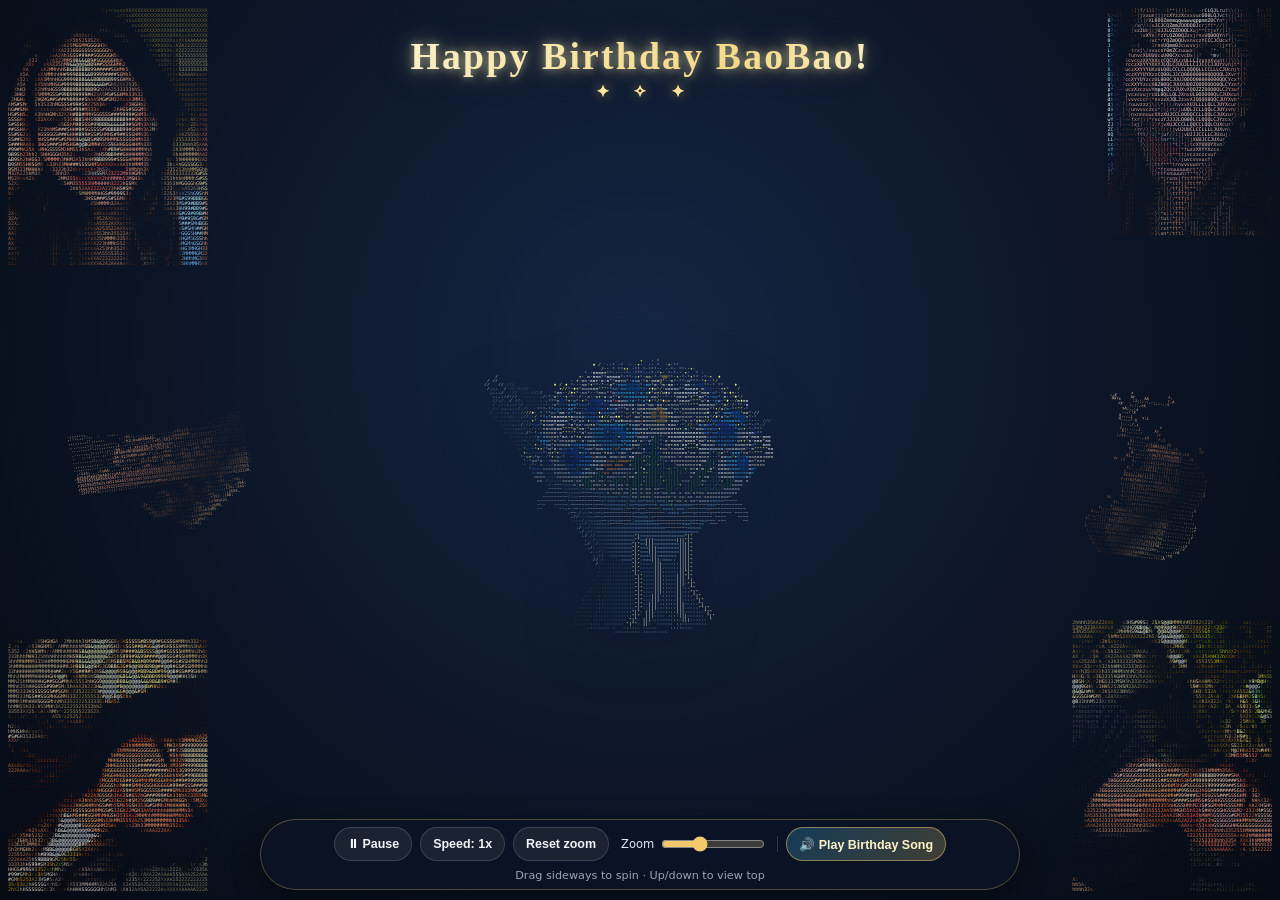
==== commit 82d804db: "Update index.html" ====
--- a/index.html
+++ b/index.html
@@ -526,14 +526,14 @@
         overflow: visible;
       }
       .portrait-ascii.middle-left {
-        left: 0.5vw !important;
+        left: 6vw !important;
         top: 53% !important;
         opacity: 1 !important;
         filter: none !important;
         transform: translateY(-50%) rotate(-7deg) scale(1.08) !important;
       }
       .portrait-ascii.middle-right {
-        right: 0.5vw !important;
+        right: 6vw !important;
         top: 53% !important;
         opacity: 1 !important;
         filter: none !important;
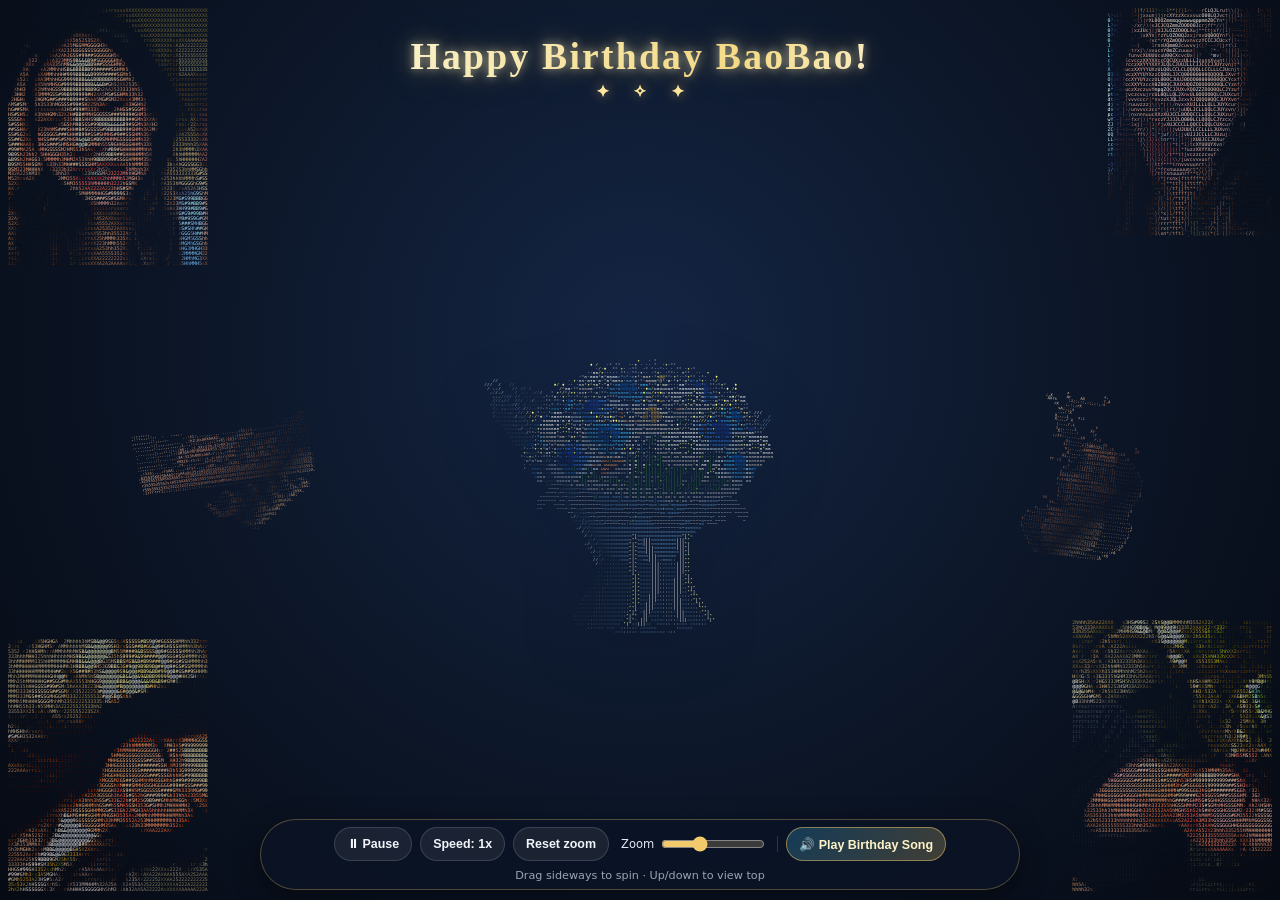
==== commit 1b20acaa: "Update index.html" ====
--- a/index.html
+++ b/index.html
@@ -526,14 +526,14 @@
         overflow: visible;
       }
       .portrait-ascii.middle-left {
-        left: 6vw !important;
+        left: 11vw !important;
         top: 53% !important;
         opacity: 1 !important;
         filter: none !important;
         transform: translateY(-50%) rotate(-7deg) scale(1.08) !important;
       }
       .portrait-ascii.middle-right {
-        right: 6vw !important;
+        right: 11vw !important;
         top: 53% !important;
         opacity: 1 !important;
         filter: none !important;
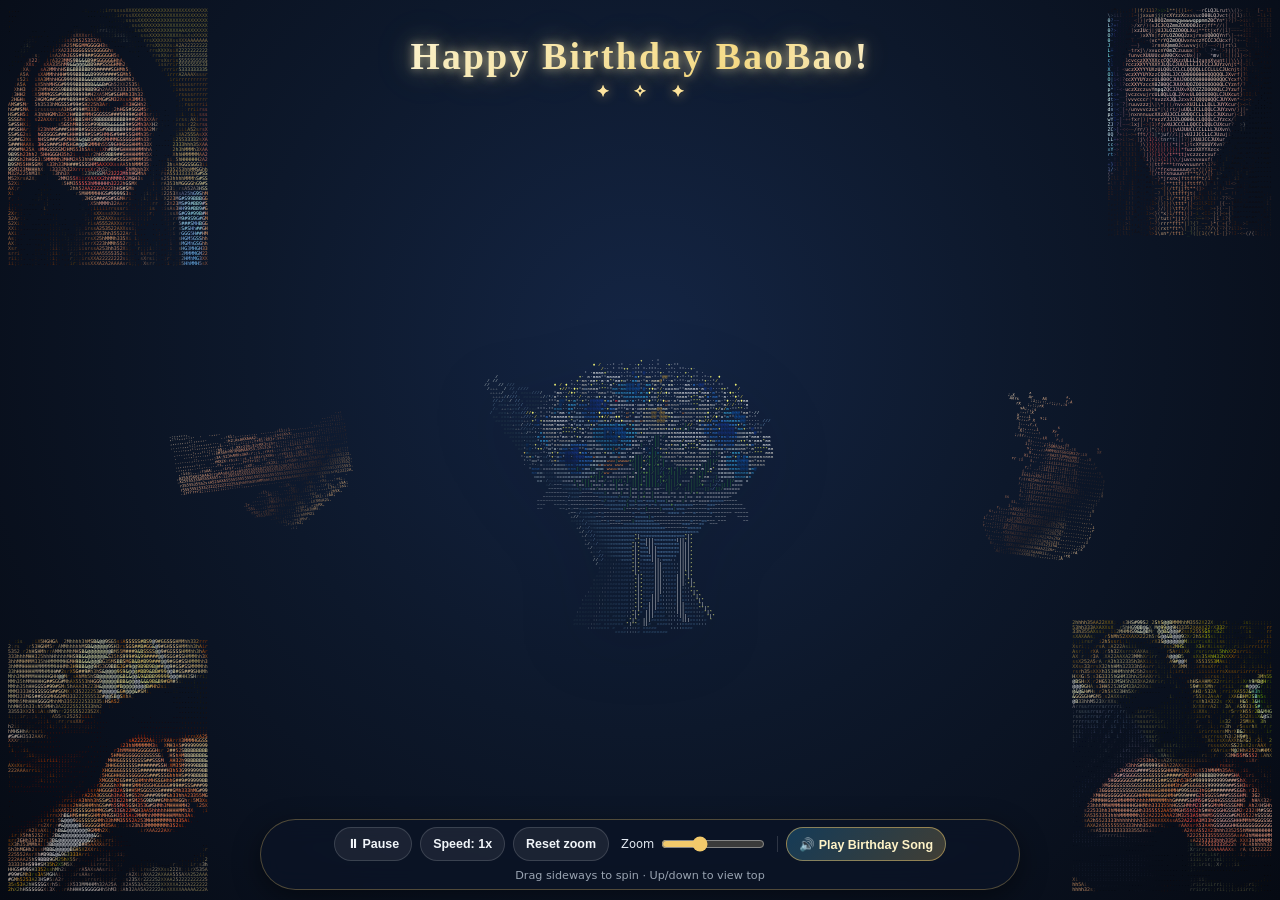
==== commit 94aae358: "Update index.html" ====
--- a/index.html
+++ b/index.html
@@ -526,14 +526,14 @@
         overflow: visible;
       }
       .portrait-ascii.middle-left {
-        left: 11vw !important;
+        left: 14vw !important;
         top: 53% !important;
         opacity: 1 !important;
         filter: none !important;
         transform: translateY(-50%) rotate(-7deg) scale(1.08) !important;
       }
       .portrait-ascii.middle-right {
-        right: 11vw !important;
+        right: 14vw !important;
         top: 53% !important;
         opacity: 1 !important;
         filter: none !important;
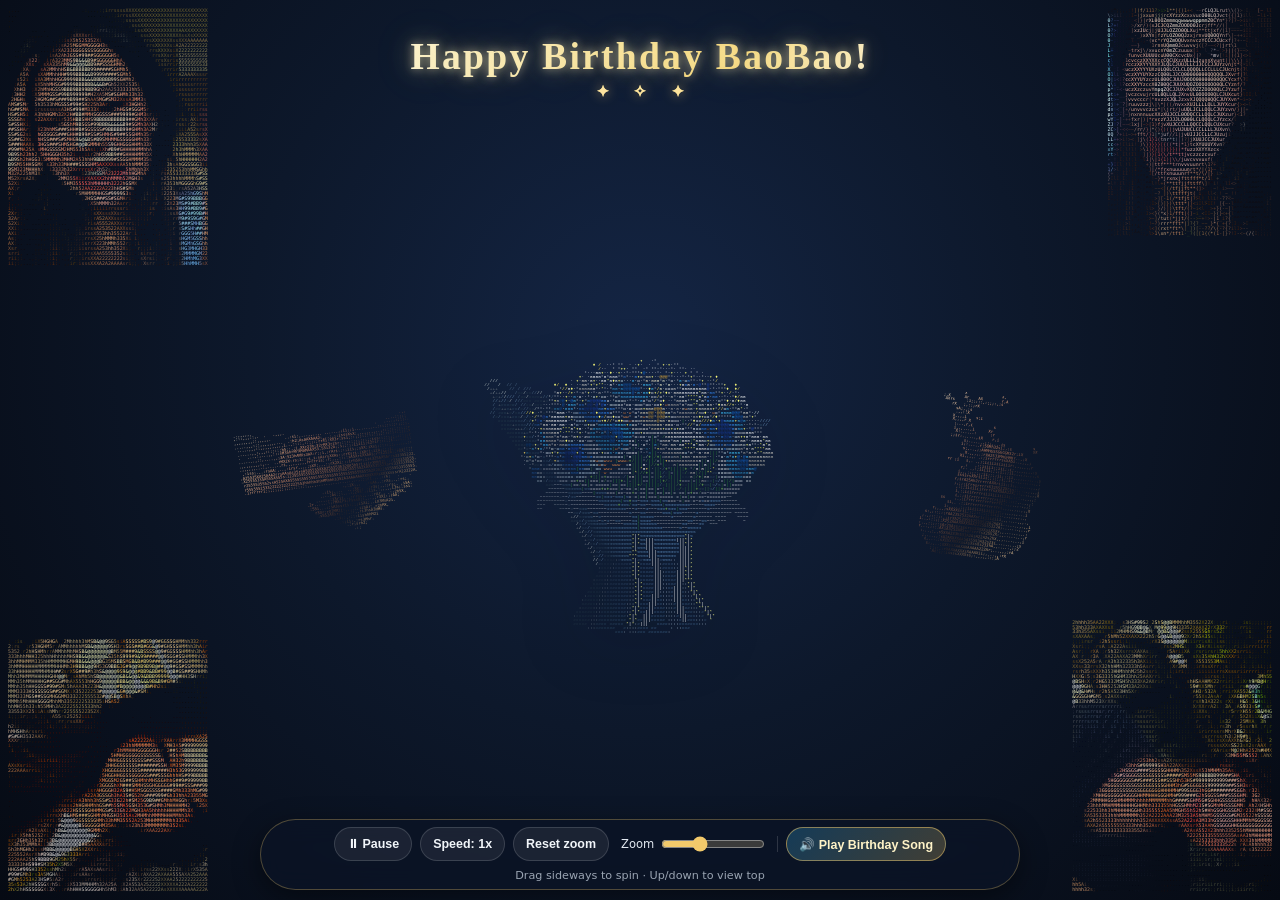
==== commit c443b7db: "Update index.html" ====
--- a/index.html
+++ b/index.html
@@ -526,14 +526,14 @@
         overflow: visible;
       }
       .portrait-ascii.middle-left {
-        left: 14vw !important;
+        left: 19vw !important;
         top: 53% !important;
         opacity: 1 !important;
         filter: none !important;
         transform: translateY(-50%) rotate(-7deg) scale(1.08) !important;
       }
       .portrait-ascii.middle-right {
-        right: 14vw !important;
+        right: 19vw !important;
         top: 53% !important;
         opacity: 1 !important;
         filter: none !important;
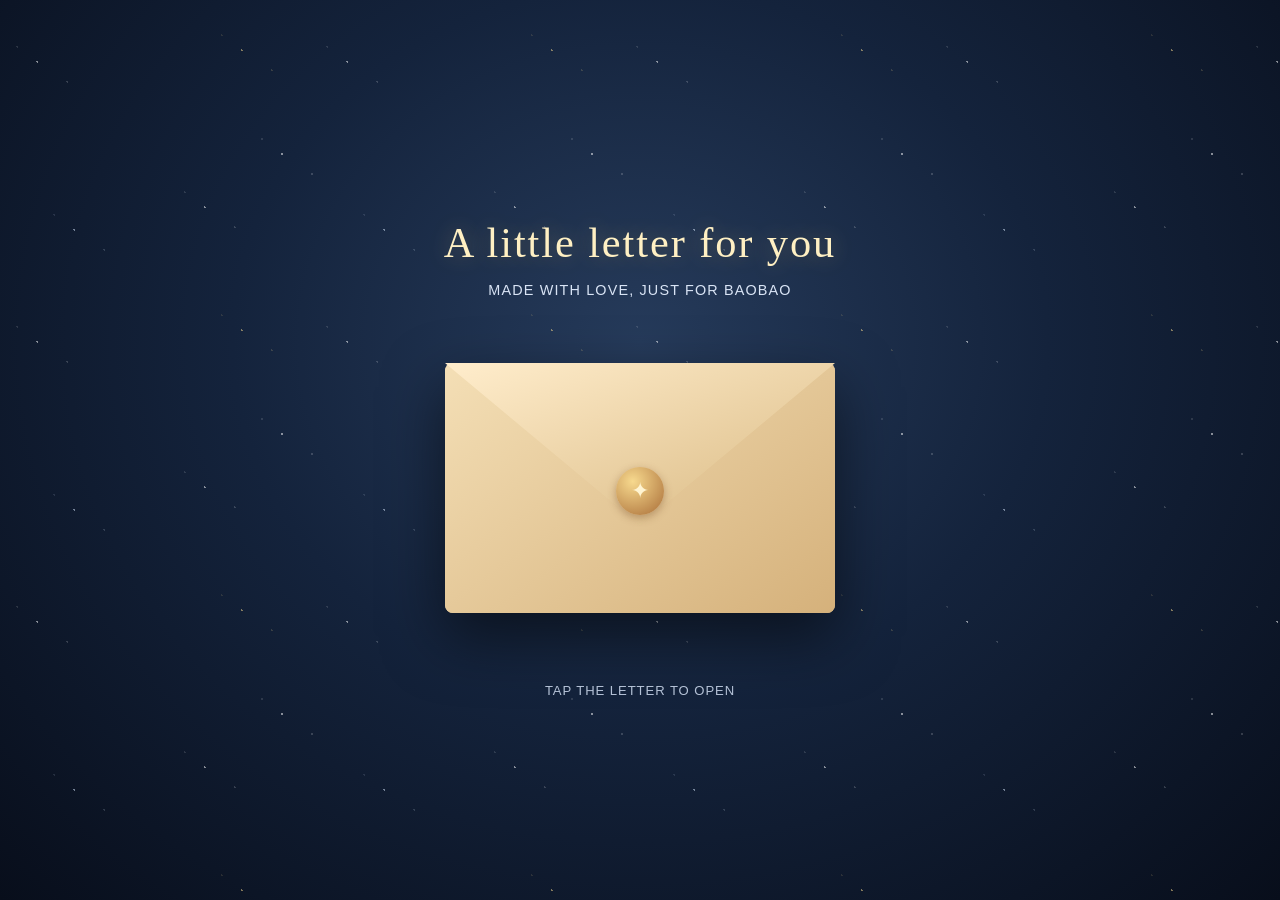
==== commit 03967f52: "Update index.html" ====
--- a/index.html
+++ b/index.html
@@ -1,1766 +1,75 @@
 <!DOCTYPE html>
-
 <html lang="en">
 <head>
-<meta charset="utf-8"/>
-<meta content="width=device-width, initial-scale=1.0, maximum-scale=1.0, viewport-fit=cover" name="viewport"/>
-<title>Happy Birthday BaoBao!</title>
+<meta charset="UTF-8">
+<meta name="viewport" content="width=device-width, initial-scale=1.0, viewport-fit=cover">
+<meta name="theme-color" content="#10182b">
+<title>A Letter for BaoBao</title>
 <style>
-    :root {
-      --bg-top: #070d18;
-      --bg-mid: #0d182b;
-      --bg-bot: #060a13;
-      --gold-light: #fff3c4;
-      --gold-mid: #f2c96b;
-      --gold-deep: #b8872d;
-      --sky-soft: #bae6fd;
-      --panel-bg: rgba(11, 20, 38, 0.78);
-      --panel-border: rgba(242, 201, 107, 0.3);
-    }
-
-    * {
-      box-sizing: border-box;
-      margin: 0;
-      padding: 0;
-    }
-
-    html, body {
-      width: 100%;
-      height: 100%;
-      overflow: hidden;
-      background: radial-gradient(circle at 50% 38%, #142544 0%, var(--bg-mid) 46%, var(--bg-bot) 100%);
-      color: #f8fafc;
-      font-family: 'Segoe UI', system-ui, -apple-system, sans-serif;
-      user-select: none;
-      -webkit-user-select: none;
-    }
-
-    /* Ambient floating sparkles */
-    .sparkle-layer {
-      position: fixed;
-      inset: 0;
-      pointer-events: none;
-      overflow: hidden;
-      z-index: 1;
-    }
-
-    .sparkle {
-      position: absolute;
-      border-radius: 50%;
-      animation: floatTwinkle var(--dur, 6s) ease-in-out infinite;
-      opacity: 0;
-    }
-
-    @keyframes floatTwinkle {
-      0%, 100% {
-        transform: translateY(0) scale(0.6);
-        opacity: 0;
-      }
-      50% {
-        transform: translateY(-28px) scale(1.2);
-        opacity: 0.85;
-      }
-    }
-
-    /* Main layout */
-    .app-shell {
-      position: relative;
-      z-index: 2;
-      width: 100vw;
-      height: 100vh;
-      height: 100dvh;
-      min-height: 0;
-      display: flex;
-      flex-direction: column;
-      align-items: center;
-      justify-content: space-between;
-      padding: max(10px, env(safe-area-inset-top)) 12px max(10px, env(safe-area-inset-bottom));
-    }
-
-    /* Hero Header */
-    header.hero-header {
-      text-align: center;
-      z-index: 5;
-      pointer-events: none;
-      padding-top: 2px;
-    }
-
-    header.hero-header h1 {
-      font-family: Georgia, 'Times New Roman', serif;
-      font-size: clamp(1.35rem, 3.3vw, 2.35rem);
-      font-weight: 700;
-      letter-spacing: 0.06em;
-      background: linear-gradient(120deg, #fff8dc 0%, #f7d674 32%, #ffffff 52%, #e3b34c 78%, #fff1b8 100%);
-      background-size: 220% auto;
-      -webkit-background-clip: text;
-      background-clip: text;
-      color: transparent;
-      text-shadow:
-        0 0 10px rgba(255, 244, 194, 0.55),
-        0 0 24px rgba(242, 201, 107, 0.48),
-        0 0 48px rgba(125, 211, 252, 0.22);
-      animation: shimmerText 5s linear infinite, titleGlow 3.8s ease-in-out infinite;
-      position: relative;
-      padding: 0.12em 0.28em;
-      line-height: 1.18;
-    }
-
-    @keyframes shimmerText {
-      to { background-position: 220% center; }
-    }
-
-    @keyframes titleGlow {
-      0%, 100% {
-        filter: drop-shadow(0 0 3px rgba(255, 231, 163, 0.2));
-        transform: translateY(0);
-      }
-      50% {
-        filter: drop-shadow(0 0 13px rgba(255, 226, 145, 0.55));
-        transform: translateY(-2px);
-      }
-    }
-
-    header.hero-header h1::after {
-      content: "✦  ✧  ✦";
-      display: block;
-      margin-top: 0.28rem;
-      font-family: Georgia, serif;
-      font-size: 0.42em;
-      letter-spacing: 0.65em;
-      padding-left: 0.65em;
-      color: rgba(255, 231, 163, 0.82);
-      text-shadow: 0 0 12px rgba(242, 201, 107, 0.7);
-    }
-
-    /* ASCII Viewport */
-    .stage-wrap {
-      position: relative;
-      flex: 1;
-      width: 100%;
-      display: flex;
-      align-items: center;
-      justify-content: center;
-      cursor: grab;
-      overflow: hidden;
-      touch-action: none;
-    }
-
-    .stage-wrap:active {
-      cursor: grabbing;
-    }
-
-    pre#ascii-canvas {
-      font-family: 'Cascadia Mono', 'Fira Code', 'JetBrains Mono', Consolas, 'Courier New', monospace;
-      font-size: clamp(2.1px, min(0.56vh, 0.56vw), 4.35px);
-      line-height: 0.92;
-      letter-spacing: 0.04em;
-      white-space: pre;
-      text-align: center;
-      transform-origin: center center;
-      transition: transform 0.12s ease-out;
-      will-change: contents;
-      filter: drop-shadow(0 12px 32px rgba(3, 8, 20, 0.85));
-    }
-
-    /* Bottom Control Bar & Music Pill */
-    .controls-bar {
-      z-index: 6;
-      display: flex;
-      flex-wrap: wrap;
-      align-items: center;
-      justify-content: center;
-      gap: 8px;
-      background: var(--panel-bg);
-      backdrop-filter: blur(12px);
-      -webkit-backdrop-filter: blur(12px);
-      border: 1px solid var(--panel-border);
-      border-radius: 999px;
-      padding: 7px 12px;
-      max-width: min(100%, 760px);
-      box-shadow: 0 8px 28px rgba(0, 0, 0, 0.45);
-    }
-
-    .btn {
-      background: rgba(255, 255, 255, 0.07);
-      color: #f1f5f9;
-      border: 1px solid rgba(255, 255, 255, 0.14);
-      border-radius: 999px;
-      padding: 7px 12px;
-      min-height: 34px;
-      font-size: 0.78rem;
-      font-weight: 600;
-      cursor: pointer;
-      transition: all 0.2s ease;
-      display: inline-flex;
-      align-items: center;
-      gap: 5px;
-    }
-
-    .btn:hover {
-      background: rgba(242, 201, 107, 0.2);
-      border-color: rgba(242, 201, 107, 0.55);
-      color: #fff8dc;
-    }
-
-    .btn.music-btn {
-      background: linear-gradient(135deg, rgba(56, 189, 248, 0.24), rgba(242, 201, 107, 0.24));
-      border-color: rgba(242, 201, 107, 0.5);
-      color: #fef3c7;
-    }
-
-    .divider {
-      width: 1px;
-      height: 16px;
-      background: rgba(255, 255, 255, 0.15);
-    }
-
-    .hint-tag {
-      font-size: 0.7rem;
-      color: rgba(203, 213, 225, 0.75);
-      padding: 0 4px;
-    }
-
-
-    /* Corner-anchored ASCII portraits: larger, vivid, and naturally aligned */
-    .portrait-ascii-layer {
-      position: fixed;
-      inset: 0;
-      z-index: 3;
-      pointer-events: none;
-      overflow: hidden;
-    }
-
-    .portrait-ascii {
-      position: absolute;
-      display: block;
-      width: max-content;
-      max-width: 36vw;
-      max-height: 42vh;
-      overflow: hidden;
-      padding: 0;
-      margin: 0;
-      border: 0;
-      border-radius: 0;
-      background: transparent;
-      box-shadow: none;
-      opacity: 1;
-      text-align: left;
-      transform: none;
-      -webkit-mask-image: linear-gradient(to bottom, #000 94%, transparent 100%);
-      mask-image: linear-gradient(to bottom, #000 94%, transparent 100%);
-      filter: saturate(1.22) contrast(1.12) brightness(1.12);
-    }
-
-    .portrait-ascii pre {
-      display: block;
-      width: max-content;
-      max-width: none;
-      margin: 0;
-      padding: 0;
-      text-align: left;
-      font-family: "Cascadia Mono", "Fira Code", Consolas, monospace;
-      font-size: clamp(6px, 0.62vw, 8px);
-      line-height: 1.06;
-      letter-spacing: 0;
-      white-space: pre;
-      background: linear-gradient(135deg, #fff0d5 0%, #f2bd91 18%, #d88c68 34%, #8e5a43 52%, #302322 68%, #e9b77d 84%, #fff0d5 100%);
-      -webkit-background-clip: text;
-      background-clip: text;
-      color: transparent;
-      -webkit-text-fill-color: transparent;
-      text-shadow: none;
-    }
-
-
-    /* The top-right portrait is rebuilt upright from the original photo.
-       Per-character colors preserve her natural hair, skin, eyes, and braces. */
-    .portrait-ascii.top-right pre {
-      background: none !important;
-      -webkit-background-clip: initial !important;
-      background-clip: initial !important;
-      color: inherit;
-      -webkit-text-fill-color: initial !important;
-      text-shadow: none;
-    }
-    .portrait-ascii.top-right pre span {
-      -webkit-text-fill-color: currentColor;
-    }
-
-    /* Individual photo-inspired palettes: warm skin, dark hair, and natural highlights */
-    .portrait-ascii.top-left pre {
-      background-image: linear-gradient(145deg, #ffe6cf 0%, #f0b88e 17%, #c98565 31%, #704a3b 48%, #211c1d 66%, #4b3029 78%, #f4c995 91%, #fff0d9 100%);
-    }
-    .portrait-ascii.top-right pre {
-      background-image: linear-gradient(145deg, #fff0df 0%, #efc0a4 18%, #d18e75 34%, #704b43 51%, #211c20 69%, #593b35 82%, #f3c9ad 100%);
-    }
-    .portrait-ascii.bottom-left pre {
-      background-image: linear-gradient(145deg, #ffe8d0 0%, #eab28d 17%, #b9795c 33%, #80543f 49%, #2b211e 68%, #553a2e 82%, #f5d2a8 100%);
-    }
-    .portrait-ascii.bottom-right pre {
-      background-image: linear-gradient(145deg, #ffebd7 0%, #e8b18e 18%, #c78365 34%, #76513f 50%, #241e1d 68%, #49332d 81%, #f5d2b0 100%);
-    }
-
-
-    /* Three remaining portraits use photo-sampled color per ASCII character. */
-    .portrait-ascii.top-left pre,
-    .portrait-ascii.bottom-left pre,
-    .portrait-ascii.bottom-right pre {
-      background: none !important;
-      -webkit-background-clip: initial !important;
-      background-clip: initial !important;
-      color: inherit;
-      -webkit-text-fill-color: initial !important;
-      text-shadow: none !important;
-      filter: none;
-    }
-    .portrait-ascii.top-left pre span,
-    .portrait-ascii.bottom-left pre span,
-    .portrait-ascii.bottom-right pre span {
-      -webkit-text-fill-color: currentColor;
-    }
-
-    .portrait-ascii.top-left { top: 8px; left: 8px; }
-    .portrait-ascii.top-right { top: 8px; right: 8px; }
-    .portrait-ascii.bottom-left { bottom: 8px; left: 8px; }
-    .portrait-ascii.bottom-right { bottom: 8px; right: 8px; }
-
-    @media (max-width: 640px) {
-      .portrait-ascii, .portrait-ascii pre { text-shadow: none !important; box-shadow: none !important; }
-      .portrait-ascii {
-        max-width: 47vw;
-        max-height: 42vh;
-        opacity: 1;
-        filter: saturate(1.2) contrast(1.1) brightness(1.12);
-      }
-      .portrait-ascii pre {
-        font-size: clamp(4.4px, 1.22vw, 6.4px);
-        line-height: 1.08;
-        text-shadow: none;
-      }
-      .portrait-ascii.top-left { top: max(7px, env(safe-area-inset-top)); left: 5px; }
-      .portrait-ascii.top-right { top: max(7px, env(safe-area-inset-top)); right: 5px; }
-      .portrait-ascii.bottom-left { bottom: max(7px, env(safe-area-inset-bottom)); left: 5px; }
-      .portrait-ascii.bottom-right { bottom: max(7px, env(safe-area-inset-bottom)); right: 5px; }
-    }
-
-    @media (max-width: 380px) {
-      .portrait-ascii { max-width: 48vw; max-height: 38vh; opacity: 1; filter: saturate(1.18) contrast(1.1) brightness(1.1); }
-      .portrait-ascii pre { font-size: 4.1px; line-height: 1.06; text-shadow: none; }
-    }
-
-    /* Hidden YouTube iframe for background audio */
-    #yt-player-holder {
-      position: fixed;
-      width: 1px;
-      height: 1px;
-      bottom: 0;
-      right: 0;
-      opacity: 0.01;
-      pointer-events: none;
-      overflow: hidden;
-    }
-
-    .zoom-control {
-      display: inline-flex;
-      align-items: center;
-      gap: 7px;
-      color: #e2e8f0;
-      font-size: 0.72rem;
-      padding: 0 4px;
-    }
-
-    #zoom-slider {
-      width: 104px;
-      accent-color: #f2c96b;
-      cursor: pointer;
-      touch-action: pan-x;
-    }
-
-    @media (max-width: 640px) {
-      .portrait-ascii, .portrait-ascii pre { text-shadow: none !important; box-shadow: none !important; }
-      .app-shell {
-        padding: max(8px, env(safe-area-inset-top)) 8px max(9px, env(safe-area-inset-bottom));
-        gap: 6px;
-      }
-      header.hero-header {
-        flex: 0 0 auto;
-        padding-top: 3px;
-      }
-      header.hero-header h1 {
-        font-size: clamp(1.05rem, 5.4vw, 1.65rem);
-        letter-spacing: 0.035em;
-      }
-      .stage-wrap {
-        min-height: 0;
-        flex: 1 1 auto;
-        width: 100%;
-      }
-      pre#ascii-canvas {
-        font-size: clamp(1.65px, 0.62vw, 3px);
-        line-height: 0.9;
-        letter-spacing: 0;
-      }
-      .controls-bar {
-        flex: 0 0 auto;
-        width: 100%;
-        border-radius: 18px;
-        gap: 6px;
-        padding: 8px;
-        margin-bottom: 2px;
-      }
-      .btn {
-        min-height: 38px;
-        padding: 8px 10px;
-        font-size: 0.74rem;
-      }
-      .divider { display: none; }
-      .hint-tag { display: none; }
-      .zoom-control {
-        min-height: 38px;
-        padding: 0 5px;
-      }
-      #zoom-slider { width: clamp(76px, 25vw, 112px); }
-    }
-
-    @media (max-width: 380px) {
-      .controls-bar { gap: 5px; padding: 7px 5px; }
-      .btn { padding: 7px 8px; font-size: 0.69rem; }
-      #zoom-slider { width: 72px; }
-      header.hero-header h1 { font-size: 1.02rem; }
-    }
-
-    @media (max-height: 620px) {
-      .app-shell { gap: 4px; }
-      header.hero-header h1 { font-size: clamp(1rem, 4vh, 1.7rem); }
-      .controls-bar { padding-top: 5px; padding-bottom: 5px; }
-      .btn { min-height: 32px; padding-top: 5px; padding-bottom: 5px; }
-    }
-
-    /* Desktop portrait fit: prevent the lower rows from being clipped.
-       Mobile rules above remain unchanged because their sizing is already correct. */
-    @media (min-width: 641px) {
-      .portrait-ascii {
-        max-height: none !important;
-        overflow: visible !important;
-        -webkit-mask-image: none !important;
-        mask-image: none !important;
-      }
-      .portrait-ascii pre {
-        font-size: clamp(4px, 0.38vw, 6px) !important;
-        line-height: 1.02 !important;
-      }
-    }
-
-    /* Middle-row treats: keep their source-image colors and transparent cutout look */
-    .portrait-ascii.middle-left,
-    .portrait-ascii.middle-right {
-      top: 50%;
-      max-height: none;
-      overflow: visible;
-      -webkit-mask-image: none;
-      mask-image: none;
-      filter: none;
-      z-index: 4;
-    }
-
-    /* Desktop: let the treats sit beside the bouquet as soft background accents.
-       They remain behind the bouquet layer, so the center stays clear. */
-    @media (min-width: 641px) {
-      .portrait-ascii.middle-left {
-        left: 0.5vw;
-        top: 53%;
-        opacity: 0.48;
-        transform: translateY(-50%) rotate(-7deg) scale(1.08);
-      }
-      .portrait-ascii.middle-right {
-        right: 0.5vw;
-        top: 53%;
-        opacity: 0.48;
-        transform: translateY(-50%) rotate(7deg) scale(1.08);
-      }
-      .portrait-ascii.middle-left pre,
-      .portrait-ascii.middle-right pre {
-        font-size: clamp(3.5px, 0.30vw, 4.4px) !important;
-      }
-    }
-    .portrait-ascii.middle-left {
-      left: 12px;
-      transform: translateY(-50%) rotate(-7deg);
-    }
-    .portrait-ascii.middle-right {
-      right: 12px;
-      transform: translateY(-50%) rotate(7deg);
-    }
-    .portrait-ascii.middle-left pre,
-    .portrait-ascii.middle-right pre {
-      font-size: clamp(3.5px, 0.28vw, 4px) !important;
-      line-height: 1.02 !important;
-      letter-spacing: 0;
-    }
-    @media (max-width: 640px) {
-      .portrait-ascii.middle-left,
-      .portrait-ascii.middle-right {
-        top: 50%;
-        max-width: none;
-        max-height: none;
-      }
-      .portrait-ascii.middle-left { left: 3px; }
-      .portrait-ascii.middle-right { right: 3px; }
-      .portrait-ascii.middle-left pre,
-      .portrait-ascii.middle-right pre {
-        font-size: clamp(2.5px, 0.66vw, 2.6px) !important;
-        line-height: 1.03 !important;
-      }
-    }
-
-
-    /* Final desktop adjustments: lower the heading slightly and restore both treats
-       at full source color/opacity beside the bouquet. Mobile placement is untouched. */
-    @media (min-width: 641px) {
-      header.hero-header {
-        padding-top: 12px;
-        transform: translateY(8px);
-      }
-      .portrait-ascii-layer {
-        z-index: 3;
-        overflow: visible;
-      }
-      .portrait-ascii.middle-left {
-        left: 19vw !important;
-        top: 53% !important;
-        opacity: 1 !important;
-        filter: none !important;
-        transform: translateY(-50%) rotate(-7deg) scale(1.08) !important;
-      }
-      .portrait-ascii.middle-right {
-        right: 19vw !important;
-        top: 53% !important;
-        opacity: 1 !important;
-        filter: none !important;
-        transform: translateY(-50%) rotate(7deg) scale(1.08) !important;
-      }
-      .portrait-ascii.middle-left pre,
-      .portrait-ascii.middle-right pre {
-        filter: none !important;
-      }
-    }
-  
-    /* Kinder Bueno + Yakult: preserve their original inline ASCII colors on every screen size. */
-    .portrait-ascii.middle-left,
-    .portrait-ascii.middle-right {
-      opacity: 1 !important;
-      filter: none !important;
-      -webkit-filter: none !important;
-      mix-blend-mode: normal !important;
-    }
-    .portrait-ascii.middle-left pre,
-    .portrait-ascii.middle-right pre,
-    .portrait-ascii.middle-left pre span,
-    .portrait-ascii.middle-right pre span {
-      opacity: 1 !important;
-      filter: none !important;
-      -webkit-filter: none !important;
-      mix-blend-mode: normal !important;
-    }
-    @media (max-width: 640px) {
-      .portrait-ascii.middle-left,
-      .portrait-ascii.middle-right {
-        opacity: 1 !important;
-        filter: none !important;
-        -webkit-filter: none !important;
-      }
-    }
-  </style>
+  *{box-sizing:border-box}
+  html,body{margin:0;min-height:100%;font-family:Georgia,'Times New Roman',serif}
+  body{min-height:100vh;min-height:100dvh;display:grid;place-items:center;overflow:hidden;color:#fff4d2;background:radial-gradient(ellipse at 50% 38%,#263b5b 0%,#14233c 45%,#080e1b 100%)}
+  .stars,.stars:before,.stars:after{position:fixed;inset:0;content:"";pointer-events:none;background-image:radial-gradient(1px 1px at 12% 22%,#fff 98%,transparent),radial-gradient(1px 1px at 78% 18%,#f7d98d 98%,transparent),radial-gradient(1px 1px at 66% 74%,#fff 98%,transparent),radial-gradient(1px 1px at 24% 82%,#d9eaff 98%,transparent),radial-gradient(1px 1px at 91% 55%,#fff 98%,transparent);background-size:310px 280px;opacity:.5;animation:twinkle 5s ease-in-out infinite alternate}
+  .stars:before{transform:translate(30px,20px);opacity:.35;animation-delay:-2s}.stars:after{transform:translate(-20px,-15px);opacity:.25;animation-delay:-3s}
+  @keyframes twinkle{from{opacity:.2}to{opacity:.65}}
+  .scene{position:relative;width:min(92vw,620px);height:min(78vh,540px);display:grid;place-items:center;perspective:1200px}
+  .intro{position:absolute;top:7%;width:100%;text-align:center;transition:opacity .6s ease,transform .6s ease}
+  h1{margin:0 0 12px;font-size:clamp(1.65rem,5vw,2.65rem);font-weight:normal;letter-spacing:.045em;color:#fff0c3;text-shadow:0 0 22px #e7bf6c55}
+  .intro p{margin:0;color:#d9e4f5;font:500 .9rem/1.6 'Segoe UI',sans-serif;letter-spacing:.08em}
+  .envelope-wrap{position:relative;width:min(76vw,390px);height:min(49vw,250px);min-height:175px;cursor:pointer;filter:drop-shadow(0 24px 30px #0008);transform:translateY(38px);transition:transform .7s cubic-bezier(.2,.8,.2,1)}
+  .envelope-wrap:hover{transform:translateY(32px) scale(1.025)}
+  .envelope{position:absolute;inset:0;border-radius:8px;background:linear-gradient(145deg,#f9e8c5,#dfc18f);overflow:visible}
+  .envelope:before{content:"";position:absolute;inset:0;border-radius:8px;background:linear-gradient(35deg,transparent 49.5%,#c9a873 50%,transparent 50.6%),linear-gradient(-35deg,transparent 49.5%,#d7b985 50%,transparent 50.6%);z-index:3;pointer-events:none}
+  .pocket{position:absolute;inset:0;background:linear-gradient(145deg,#f4dfb6,#d5b17b);clip-path:polygon(0 0,50% 58%,100% 0,100% 100%,0 100%);border-radius:8px;z-index:4}
+  .flap{position:absolute;inset:0 0 auto;height:65%;background:linear-gradient(160deg,#ffedcc,#d9b982);clip-path:polygon(0 0,100% 0,50% 100%);transform-origin:top center;transform:rotateX(0);transition:transform 1s cubic-bezier(.2,.7,.2,1);z-index:5;backface-visibility:visible}
+  .seal{position:absolute;z-index:6;left:50%;top:51%;transform:translate(-50%,-50%);width:48px;height:48px;border-radius:50%;display:grid;place-items:center;background:radial-gradient(circle at 35% 30%,#f7d98e,#a96d37);color:#fff4d2;font-size:22px;box-shadow:0 3px 9px #70421d66;transition:opacity .3s ease,transform .4s ease}
+  .letter-paper{position:absolute;left:7%;right:7%;bottom:7%;height:84%;padding:25px 20px;background:linear-gradient(#fffaf0,#f1e3c8);color:#80613c;text-align:center;border-radius:4px;z-index:2;transform:translateY(0);transition:transform 1.1s .35s cubic-bezier(.2,.8,.2,1),height 1s .35s ease}
+  .paper-title{font-size:clamp(1.2rem,4vw,1.65rem);font-style:italic;margin:18px 0 8px}.paper-line{width:45px;height:1px;background:#c8a56d;margin:13px auto}.paper-note{font: .76rem/1.7 'Segoe UI',sans-serif;letter-spacing:.04em;color:#9b805c}
+  .hint{position:absolute;bottom:4%;width:100%;text-align:center;color:#c7d4e8;font: .82rem 'Segoe UI',sans-serif;letter-spacing:.07em;opacity:.9;animation:breathe 2.4s ease-in-out infinite}
+  @keyframes breathe{50%{opacity:.48}}
+  .scene.opening .intro{opacity:0;transform:translateY(-16px)}
+  .scene.opening .flap{transform:rotateX(180deg);z-index:7}
+  .scene.opening .seal{opacity:0;transform:translate(-50%,-50%) scale(.5)}
+  .scene.opening .letter-paper{transform:translateY(-105px);height:100%}
+  .scene.opening .envelope-wrap{transform:translateY(38px) scale(1.08)}
+  .scene.leaving{animation:fadeAway .9s ease forwards}
+  @keyframes fadeAway{to{opacity:0;transform:scale(1.04);filter:blur(5px)}}
+  .open-btn{position:absolute;inset:0;z-index:10;border:0;background:transparent;cursor:pointer;border-radius:8px}
+  .open-btn:focus-visible{outline:3px solid #fff0c3;outline-offset:8px}
+  .fallback{position:absolute;bottom:0;left:50%;transform:translateX(-50%);border:1px solid #e6c77f66;background:#101b30aa;color:#f7e7bd;padding:9px 15px;border-radius:999px;font: .8rem 'Segoe UI',sans-serif;text-decoration:none;white-space:nowrap;opacity:0;pointer-events:none;transition:opacity .3s}
+  .scene.opening .fallback{opacity:1;pointer-events:auto;transition-delay:1.2s}
+  @media(max-width:480px){.scene{height:75vh}.intro{top:10%}.envelope-wrap{transform:translateY(20px)}.scene.opening .envelope-wrap{transform:translateY(20px) scale(1.04)}.hint{bottom:9%}.scene.opening .letter-paper{transform:translateY(-80px)}}
+  @media(prefers-reduced-motion:reduce){*,*:before,*:after{animation-duration:.01ms!important;animation-iteration-count:1!important;transition-duration:.01ms!important}}
+</style>
 </head>
 <body>
-<div class="sparkle-layer" id="sparkles"></div>
-<div aria-hidden="true" class="portrait-ascii-layer">
-<div aria-hidden="true" class="portrait-ascii middle-left"><pre>                                                                        <span style="color:#ffffff"> </span><span style="color:#ffffff">.</span><span style="color:#f6fef7">,</span><span style="color:#f5fef6">,</span>  
- <span style="color:#fffffa">.</span><span style="color:#fdfff2">.</span><span style="color:#fcffef">,</span><span style="color:#fbffef">,</span><span style="color:#faffed">,</span><span style="color:#f7feeb">,</span><span style="color:#fbfff0">,</span><span style="color:#fffff4">.</span><span style="color:#ffffff"> </span><span style="color:#ffffff"> </span>                                                       <span style="color:#ffffff"> </span><span style="color:#ffffee">.</span><span style="color:#ffffe4">.</span><span style="color:#ffffe0">.</span><span style="color:#ffffda">.</span><span style="color:#eef8c0">:</span><span style="color:#e7f2b9">:</span><span style="color:#ddeab8">;</span><span style="color:#dde8d2">;</span><span style="color:#dfeee2">:</span><span style="color:#ffffff"> </span> 
- <span style="color:#eff7df">,</span><span style="color:#e9f4db">:</span><span style="color:#e9f5da">:</span><span style="color:#eaf6db">:</span><span style="color:#edf8df">,</span><span style="color:#f0fee0">,</span><span style="color:#f5ffe5">,</span><span style="color:#e8f6d9">:</span><span style="color:#e8f7d9">:</span><span style="color:#f6ffe4">,</span><span style="color:#fffff1">.</span><span style="color:#fffffd"> </span><span style="color:#ffffff"> </span><span style="color:#fffffb">.</span><span style="color:#ffffff"> </span>  <span style="color:#fffff6">.</span><span style="color:#fffeef">,</span><span style="color:#faf7e2">,</span><span style="color:#faf8e3">,</span><span style="color:#fffff6">.</span><span style="color:#ffffff"> </span>                    <span style="color:#ffffff"> </span><span style="color:#fffff8"> </span><span style="color:#fffffc"> </span><span style="color:#fffff7"> </span><span style="color:#fffff2"> </span><span style="color:#fffff1"> </span><span style="color:#ffffee"> </span><span style="color:#fffff1"> </span><span style="color:#ffffe6"> </span><span style="color:#ffffdc"> </span><span style="color:#ffffd7"> </span><span style="color:#ffffd5"> </span><span style="color:#ffffd8"> </span><span style="color:#ffffd5"> </span><span style="color:#ffffdc"> </span><span style="color:#ffffe2"> </span><span style="color:#ffffda"> </span><span style="color:#ffffd9"> </span><span style="color:#ffffd9">.</span><span style="color:#ffffea"> </span><span style="color:#ffffff"> </span><span style="color:#ffffed"> </span><span style="color:#ffffbd">.</span><span style="color:#ffffba">.</span><span style="color:#ffffc0">.</span><span style="color:#ffffc4">.</span><span style="color:#fdfeb2">,</span><span style="color:#f0f0a6">:</span><span style="color:#eaeba4">;</span><span style="color:#e3e7a9">;</span><span style="color:#dde9c5">;</span><span style="color:#dceddc">:</span><span style="color:#ffffff">.</span> 
- <span style="color:#f5fce6">,</span><span style="color:#eefbdb">,</span><span style="color:#f1fedf">,</span><span style="color:#f4ffe0">,</span><span style="color:#f6ffe2">,</span><span style="color:#f6ffe5">,</span><span style="color:#f6ffe5">,</span><span style="color:#effcdd">,</span><span style="color:#e3edcf">:</span><span style="color:#e4efcd">:</span><span style="color:#eef8d7">,</span><span style="color:#faffe4">,</span><span style="color:#f7ffe3">,</span><span style="color:#f5ffe3">,</span><span style="color:#f8ffe6">,</span><span style="color:#fffff0">.</span><span style="color:#fffffc"> </span><span style="color:#ffffff"> </span><span style="color:#ffffff"> </span><span style="color:#fffffe"> </span><span style="color:#ffffff"> </span><span style="color:#ffffff"> </span><span style="color:#fffff3">.</span><span style="color:#fffff0">.</span><span style="color:#ebf4dc">:</span><span style="color:#afb4ad">s</span><span style="color:#d2d3cb">i</span><span style="color:#fdebd5">:</span><span style="color:#fff0d2">,</span><span style="color:#fffff0">.</span><span style="color:#fffff6">.</span><span style="color:#fffff4">.</span><span style="color:#ffeacb">,</span><span style="color:#ffebcd">,</span><span style="color:#fffce6">.</span><span style="color:#fffff1">.</span><span style="color:#fffbe5">,</span><span style="color:#fffff0">.</span><span style="color:#ffffff"> </span><span style="color:#fffffd">.</span><span style="color:#fffff1">.</span><span style="color:#ffffe8">.</span><span style="color:#ffffe7">.</span><span style="color:#ffffe2">.</span><span style="color:#ffffdf">.</span><span style="color:#e8fff3">,</span><span style="color:#b0f1ff">;</span><span style="color:#97e6ff">i</span><span style="color:#8fe4ff">i</span><span style="color:#acf2ff">;</span><span style="color:#abf0fe">;</span><span style="color:#9de8fe">i</span><span style="color:#ffffd9">.</span><span style="color:#ffffcf">.</span><span style="color:#ffffce">.</span><span style="color:#ffffcc">.</span><span style="color:#ffffcf">.</span><span style="color:#ffffbd">.</span><span style="color:#ffffa4">.</span><span style="color:#ffff98">.</span><span style="color:#ffff9a">.</span><span style="color:#ffffb2">.</span><span style="color:#fff081">:</span><span style="color:#fff488">:</span><span style="color:#fff18e">:</span><span style="color:#fdf28c">:</span><span style="color:#fff692">:</span><span style="color:#fff490">:</span><span style="color:#fff287">:</span><span style="color:#f1e688">;</span><span style="color:#f8f09c">:</span><span style="color:#eee793">;</span><span style="color:#e6e398">;</span><span style="color:#dfe6b4">;</span><span style="color:#dbe9cd">;</span><span style="color:#f5f8ef">,</span> 
- <span style="color:#fffff8">.</span><span style="color:#ffffef">.</span><span style="color:#ffffee">.</span><span style="color:#ffffed">.</span><span style="color:#fbffe8">.</span><span style="color:#f7ffe5">,</span><span style="color:#f7ffe5">,</span><span style="color:#f3ffe1">,</span><span style="color:#e8f2d3">:</span><span style="color:#e4efce">:</span><span style="color:#e4f0cf">:</span><span style="color:#f2ffdd">,</span><span style="color:#f4ffe0">,</span><span style="color:#f3ffe0">,</span><span style="color:#f4ffe1">,</span><span style="color:#f5ffe2">,</span><span style="color:#f6ffe4">,</span><span style="color:#f8ffe5">,</span><span style="color:#feffea">.</span><span style="color:#fdffe8">.</span><span style="color:#ffffee">.</span><span style="color:#fffff6"> </span><span style="color:#fffff6"> </span><span style="color:#fffff1">.</span><span style="color:#dfeacc">:</span><span style="color:#5f625d">h</span><span style="color:#8e8f81">2</span><span style="color:#ffd2a3">;</span><span style="color:#ff7735">A</span><span style="color:#ff9863">s</span><span style="color:#fd6d36">A</span><span style="color:#fb7641">A</span><span style="color:#ff905d">X</span><span style="color:#ff6b3b">A</span><span style="color:#fe6d3d">A</span><span style="color:#fc7945">A</span><span style="color:#fd6637">2</span><span style="color:#fcebcc">:</span><span style="color:#f3fce4">,</span><span style="color:#f7fce4">,</span><span style="color:#f3f8dd">,</span><span style="color:#eff5d8">:</span><span style="color:#f3f6d0">,</span><span style="color:#f6f6b8">:</span><span style="color:#faf3b4">:</span><span style="color:#a7dadf">i</span><span style="color:#63cbff">s</span><span style="color:#6bcaf4">s</span><span style="color:#67ccfb">s</span><span style="color:#4fc4f8">X</span><span style="color:#5acbfd">s</span><span style="color:#4fc7f8">X</span><span style="color:#dbf7d5">:</span><span style="color:#fffeb0">,</span><span style="color:#ffffb2">,</span><span style="color:#ffffaa">,</span><span style="color:#ffffb0">,</span><span style="color:#ffffab">,</span><span style="color:#ffffa4">,</span><span style="color:#ffff9a">,</span><span style="color:#ffff99">,</span><span style="color:#ffffa6">,</span><span style="color:#f8ffe5">.</span><span style="color:#e3fee6">,</span><span style="color:#d7faee">:</span><span style="color:#d4f6ef">:</span><span style="color:#d5f6e9">:</span><span style="color:#d2f0dc">:</span><span style="color:#e7e28e">;</span><span style="color:#f5e883">;</span><span style="color:#fcf195">:</span><span style="color:#eee591">;</span><span style="color:#e7e49c">;</span><span style="color:#dfe4b0">;</span><span style="color:#d8e4ca">;</span><span style="color:#c5c9c2">r</span> 
- <span style="color:#ffffff"> </span><span style="color:#ffffef">.</span><span style="color:#ffffee">.</span><span style="color:#ffffef">.</span><span style="color:#fdffea">.</span><span style="color:#f8ffe8">.</span><span style="color:#f6ffe6">,</span><span style="color:#f5ffe4">,</span><span style="color:#ebf7d9">,</span><span style="color:#eaf5d8">:</span><span style="color:#eaf7db">:</span><span style="color:#effbdd">,</span><span style="color:#eff8da">,</span><span style="color:#edf7d9">,</span><span style="color:#eef8da">,</span><span style="color:#effbdb">,</span><span style="color:#f0fbdc">,</span><span style="color:#f1fcdd">,</span><span style="color:#f3fee1">,</span><span style="color:#fbffe9">,</span><span style="color:#f8fedb">,</span><span style="color:#d7d0b3">i</span><span style="color:#ffffef">.</span><span style="color:#fdffee">.</span><span style="color:#f8ffe8">,</span><span style="color:#e5efd8">:</span><span style="color:#e5efd9">:</span><span style="color:#f4f1d5">:</span><span style="color:#feedcb">:</span><span style="color:#faf2d5">,</span><span style="color:#f3e8ca">:</span><span style="color:#f3eace">:</span><span style="color:#edd3b9">;</span><span style="color:#e6d8ba">;</span><span style="color:#faeed5">:</span><span style="color:#eadabe">;</span><span style="color:#d5b99a">r</span><span style="color:#ccbeab">r</span><span style="color:#c2a78a">X</span><span style="color:#d8d0bd">i</span><span style="color:#ebefd7">:</span><span style="color:#bca98f">X</span><span style="color:#b09c86">X</span><span style="color:#97684b">3</span><span style="color:#c5bda3">r</span><span style="color:#e4f2e4">:</span><span style="color:#74c4f4">s</span><span style="color:#7fcbee">s</span><span style="color:#9dd9e9">i</span><span style="color:#c4e8d9">;</span><span style="color:#e6f4cb">:</span><span style="color:#eaf1ba">:</span><span style="color:#e5e8b1">;</span><span style="color:#e6e5ae">;</span><span style="color:#e7e4a7">;</span><span style="color:#f1e9ad">:</span><span style="color:#faf1af">:</span><span style="color:#faf1a4">:</span><span style="color:#fbf1a4">:</span><span style="color:#fef1a4">:</span><span style="color:#fdef9a">:</span><span style="color:#e7e9af">;</span><span style="color:#c4ebf0">;</span><span style="color:#cdebf3">;</span><span style="color:#cff1f3">:</span><span style="color:#cef1f5">:</span><span style="color:#ccf3f5">:</span><span style="color:#c9f2f5">:</span><span style="color:#e3e49d">;</span><span style="color:#faf28e">:</span><span style="color:#faf29c">:</span><span style="color:#eee896">;</span><span style="color:#e9e8a1">;</span><span style="color:#dfe5b1">;</span><span style="color:#d7e4cb">;</span><span style="color:#b1bbad">s</span> 
- <span style="color:#ffffff"> </span><span style="color:#fffff2">.</span><span style="color:#fffff3">.</span><span style="color:#fffff1">.</span><span style="color:#fffff0">.</span><span style="color:#feffeb">.</span><span style="color:#f8ffe8">.</span><span style="color:#f6ffe6">,</span><span style="color:#effadc">,</span><span style="color:#e8f3d6">:</span><span style="color:#edf7da">,</span><span style="color:#f0f8dd">,</span><span style="color:#f0f5dd">,</span><span style="color:#eaf2d7">:</span><span style="color:#e8efd6">:</span><span style="color:#eaf1d8">:</span><span style="color:#eaf2d7">:</span><span style="color:#ebf2d7">:</span><span style="color:#eef3d6">:</span><span style="color:#dfdbc0">;</span><span style="color:#915b35">h</span><span style="color:#97755b">5</span><span style="color:#e5e5cd">;</span><span style="color:#f0f4d7">:</span><span style="color:#f5ffe2">,</span><span style="color:#e2daba">;</span><span style="color:#d8cfb5">i</span><span style="color:#f1f6db">,</span><span style="color:#bd9878">X</span><span style="color:#b29f88">X</span><span style="color:#cdbfa2">r</span><span style="color:#a2876f">2</span><span style="color:#9a6a4c">3</span><span style="color:#8b5540">h</span><span style="color:#e2dcc7">;</span><span style="color:#965a3d">3</span><span style="color:#a27a67">2</span><span style="color:#cebea9">r</span><span style="color:#88452a">M</span><span style="color:#b89f8f">X</span><span style="color:#926043">3</span><span style="color:#cdc2b2">r</span><span style="color:#d7cebc">i</span><span style="color:#84533e">h</span><span style="color:#c6bcae">r</span><span style="color:#ebf3e2">:</span><span style="color:#e8f3e3">:</span><span style="color:#e7f2e3">:</span><span style="color:#e6f1df">:</span><span style="color:#e5f1e0">:</span><span style="color:#e5f1e0">:</span><span style="color:#e6f1e0">:</span><span style="color:#e5f2dd">:</span><span style="color:#e5f2da">:</span><span style="color:#e8f3d2">:</span><span style="color:#e6eac2">:</span><span style="color:#dfdfac">;</span><span style="color:#e9e3aa">;</span><span style="color:#e9df9d">;</span><span style="color:#e5d690">i</span><span style="color:#d6b46f">s</span><span style="color:#c6ab82">s</span><span style="color:#daf2f3">:</span><span style="color:#ddf7f5">:</span><span style="color:#d9f5f5">:</span><span style="color:#d4f7f7">:</span><span style="color:#bdf0fd">;</span><span style="color:#b4e5f2">;</span><span style="color:#e3e7a7">;</span><span style="color:#fbfaac">,</span><span style="color:#f6f8b1">:</span><span style="color:#edf1ae">:</span><span style="color:#eaf3b8">:</span><span style="color:#dfe9bf">;</span><span style="color:#d8e5cf">;</span><span style="color:#bfc9bd">r</span> 
-  <span style="color:#fffff4">.</span><span style="color:#fffff7"> </span><span style="color:#fffff5"> </span><span style="color:#fffff5"> </span><span style="color:#fffff0">.</span><span style="color:#fdffee">.</span><span style="color:#f8ffe9">.</span><span style="color:#f2fde0">,</span><span style="color:#e9f4d7">:</span><span style="color:#edf8da">,</span><span style="color:#fbffe9">.</span><span style="color:#fdffeb">.</span><span style="color:#ffffee">.</span><span style="color:#f6ffe6">,</span><span style="color:#eff6dd">,</span><span style="color:#ebf1d8">:</span><span style="color:#e9efd6">:</span><span style="color:#eaf0d8">:</span><span style="color:#cab293">s</span><span style="color:#863f19">M</span><span style="color:#966447">3</span><span style="color:#8b512d">h</span><span style="color:#885337">h</span><span style="color:#d3c4a9">r</span><span style="color:#894322">M</span><span style="color:#cdbba4">r</span><span style="color:#c2a47f">X</span><span style="color:#844727">M</span><span style="color:#ba947a">A</span><span style="color:#8b4624">M</span><span style="color:#b18e76">A</span><span style="color:#ac927a">A</span><span style="color:#b9a693">X</span><span style="color:#a37052">5</span><span style="color:#8f5e4c">3</span><span style="color:#f0f6e2">,</span><span style="color:#966e55">5</span><span style="color:#9a7161">5</span><span style="color:#d4cbbd">i</span><span style="color:#935d46">3</span><span style="color:#aa8774">2</span><span style="color:#af9883">A</span><span style="color:#dbddcd">;</span><span style="color:#dad9ca">;</span><span style="color:#d6d5c5">i</span><span style="color:#dbd9cd">;</span><span style="color:#dde1d3">;</span><span style="color:#e4efdf">:</span><span style="color:#e0e4d6">;</span><span style="color:#e5efe3">:</span><span style="color:#d3d5c4">i</span><span style="color:#d2cbb5">i</span><span style="color:#d7cfb4">i</span><span style="color:#e1cfa5">i</span><span style="color:#e3d598">i</span><span style="color:#ebdd99">;</span><span style="color:#d2aa67">s</span><span style="color:#b5844c">2</span><span style="color:#dcbb70">r</span><span style="color:#e4ce8e">i</span><span style="color:#d3c09c">r</span><span style="color:#e0f3f3">:</span><span style="color:#e0f5f3">:</span><span style="color:#d4f1f6">:</span><span style="color:#c7effb">:</span><span style="color:#abe4fd">;</span><span style="color:#b0e2ea">i</span><span style="color:#edf4ba">:</span><span style="color:#faffc5">,</span><span style="color:#f2ffc6">,</span><span style="color:#e9f6bd">:</span><span style="color:#eaf8cf">:</span><span style="color:#e2f0d5">:</span><span style="color:#daead6">;</span><span style="color:#e2ebe2">:</span> 
-  <span style="color:#fffff5">.</span><span style="color:#feffef">.</span><span style="color:#feffef">.</span><span style="color:#feffef">.</span><span style="color:#fffff2">.</span><span style="color:#fffff4">.</span><span style="color:#fffff1">.</span><span style="color:#f4ffe5">,</span><span style="color:#ebf5d9">:</span><span style="color:#e7f1d5">:</span><span style="color:#f5ffe4">,</span><span style="color:#feffed">.</span><span style="color:#fffff3">.</span><span style="color:#fffff1">.</span><span style="color:#fffff2">.</span><span style="color:#f8ffe9">,</span><span style="color:#edf7dc">,</span><span style="color:#e3e6c9">;</span><span style="color:#92603b">3</span><span style="color:#aa8b74">A</span><span style="color:#e9eed6">:</span><span style="color:#a17659">5</span><span style="color:#a4836c">2</span><span style="color:#94633a">3</span><span style="color:#8e5135">h</span><span style="color:#b29782">A</span><span style="color:#874829">M</span><span style="color:#b59d8c">X</span><span style="color:#c0aa91">s</span><span style="color:#96684d">3</span><span style="color:#ae8e7b">A</span><span style="color:#b9a796">X</span><span style="color:#e9e8d6">:</span><span style="color:#c7bbab">r</span><span style="color:#e1e0cf">;</span><span style="color:#dce2d0">;</span><span style="color:#cbcaba">i</span><span style="color:#f0f6ea">,</span><span style="color:#e0e6d8">;</span><span style="color:#c0bdae">r</span><span style="color:#a49989">A</span><span style="color:#c8c8b5">r</span><span style="color:#cbc9ba">i</span><span style="color:#e8f1e1">:</span><span style="color:#eaf4e2">:</span><span style="color:#e6eddf">:</span><span style="color:#e1e3d0">;</span><span style="color:#d9d6c0">i</span><span style="color:#d3caac">i</span><span style="color:#e2d39e">i</span><span style="color:#efe49a">;</span><span style="color:#f3e599">;</span><span style="color:#d3af6f">s</span><span style="color:#ad7644">5</span><span style="color:#cf9e5e">X</span><span style="color:#edd793">;</span><span style="color:#e4ca8a">i</span><span style="color:#c4a171">X</span><span style="color:#d6b385">s</span><span style="color:#e8d09c">i</span><span style="color:#e7e1bb">;</span><span style="color:#dcf1f3">:</span><span style="color:#ddf5f7">:</span><span style="color:#d2f2f8">:</span><span style="color:#c8f2ff">:</span><span style="color:#a7e4ff">;</span><span style="color:#c1e7e7">;</span><span style="color:#f1fecc">,</span><span style="color:#f5ffe1">,</span><span style="color:#f0ffe6">,</span><span style="color:#e9fde7">,</span><span style="color:#e8fceb">,</span><span style="color:#e6f8ea">,</span><span style="color:#e3f7e8">:</span><span style="color:#e5f5e8">:</span> 
-  <span style="color:#fffffa">.</span><span style="color:#f7ffed">,</span><span style="color:#f7ffeb">,</span><span style="color:#f5ffe9">,</span><span style="color:#f6ffe9">,</span><span style="color:#f6ffe8">,</span><span style="color:#f6ffe8">,</span><span style="color:#f8ffe9">,</span><span style="color:#f0fae0">,</span><span style="color:#e6f1d5">:</span><span style="color:#eef7dd">,</span><span style="color:#fbffea">.</span><span style="color:#fffff5">.</span><span style="color:#fffffc"> </span><span style="color:#fffffb"> </span><span style="color:#fffff5">.</span><span style="color:#fffff1">.</span><span style="color:#cec1a0">r</span><span style="color:#854527">M</span><span style="color:#bb9a82">X</span><span style="color:#a07a62">2</span><span style="color:#b9a691">X</span><span style="color:#eef3dd">:</span><span style="color:#c6b9a4">r</span><span style="color:#beaf9d">s</span><span style="color:#e5e3cf">;</span><span style="color:#d8d7c5">i</span><span style="color:#e9efdc">:</span><span style="color:#eef1e3">:</span><span style="color:#e1dfca">;</span><span style="color:#bfb09d">s</span><span style="color:#eff6e5">,</span><span style="color:#dfcab3">i</span><span style="color:#eee7d8">:</span><span style="color:#bbac97">s</span><span style="color:#aa9985">A</span><span style="color:#d5cebc">i</span><span style="color:#c6c6b2">r</span><span style="color:#c0b3a1">s</span><span style="color:#b9a28f">X</span><span style="color:#b09d87">X</span><span style="color:#a5937b">A</span><span style="color:#b5ae9c">s</span><span style="color:#e9f0db">:</span><span style="color:#e4dbb8">;</span><span style="color:#d7c491">r</span><span style="color:#d5b87b">r</span><span style="color:#c9a163">X</span><span style="color:#d9af73">s</span><span style="color:#ebc479">r</span><span style="color:#efd587">i</span><span style="color:#f8ee9f">:</span><span style="color:#eed684">i</span><span style="color:#d2a063">X</span><span style="color:#bd8c60">A</span><span style="color:#dfb97d">r</span><span style="color:#ebd48f">i</span><span style="color:#f3e59c">;</span><span style="color:#e3c885">i</span><span style="color:#b78752">2</span><span style="color:#b58860">A</span><span style="color:#e3e6d2">;</span><span style="color:#dfe5cd">;</span><span style="color:#d4e6e6">;</span><span style="color:#caf1ff">:</span><span style="color:#ade0f0">i</span><span style="color:#d4e9da">;</span><span style="color:#f4ffce">,</span><span style="color:#f6ffe1">,</span><span style="color:#effee8">,</span><span style="color:#e7fae9">,</span><span style="color:#e8faeb">,</span><span style="color:#e6faef">,</span><span style="color:#e2faea">,</span><span style="color:#e9fbef">,</span> 
-  <span style="color:#fffffb">.</span><span style="color:#faffed">,</span><span style="color:#f8ffeb">,</span><span style="color:#f8ffea">,</span><span style="color:#f8ffe9">,</span><span style="color:#f8ffe9">,</span><span style="color:#faffe9">,</span><span style="color:#fbffeb">.</span><span style="color:#feffee">.</span><span style="color:#fbffea">.</span><span style="color:#e8f0d8">:</span><span style="color:#f4fce7">,</span><span style="color:#fcfff1">.</span><span style="color:#fcffef">.</span><span style="color:#fffff1">.</span><span style="color:#fffff5">.</span><span style="color:#fffff7">.</span><span style="color:#f7ffe7">,</span><span style="color:#cfc4ae">r</span><span style="color:#d5d0bc">i</span><span style="color:#f5fee6">,</span><span style="color:#faffee">,</span><span style="color:#f7ffed">,</span><span style="color:#f6ffeb">,</span><span style="color:#f7ffe9">,</span><span style="color:#f5feea">,</span><span style="color:#f3fde8">,</span><span style="color:#f1f8e5">,</span><span style="color:#eff6e7">,</span><span style="color:#d3c1ab">r</span><span style="color:#dac1a5">r</span><span style="color:#dabaa5">r</span><span style="color:#dcb99f">r</span><span style="color:#d9b29a">r</span><span style="color:#dccbb4">i</span><span style="color:#bdb4a5">s</span><span style="color:#e0ddcc">;</span><span style="color:#e9efe2">:</span><span style="color:#c5c4bb">r</span><span style="color:#dcddcd">;</span><span style="color:#f1fbee">,</span><span style="color:#f2fdef">,</span><span style="color:#f4fbd9">,</span><span style="color:#f7f7b0">:</span><span style="color:#fef0a2">:</span><span style="color:#fcef9c">:</span><span style="color:#feed9a">:</span><span style="color:#f2cb82">i</span><span style="color:#bf8e56">A</span><span style="color:#ae713b">5</span><span style="color:#dca24c">X</span><span style="color:#e4bb66">r</span><span style="color:#ddb36a">s</span><span style="color:#d7a366">X</span><span style="color:#d0a268">X</span><span style="color:#c6945d">A</span><span style="color:#c2874f">A</span><span style="color:#dcad61">s</span><span style="color:#f3da88">;</span><span style="color:#ddb96e">r</span><span style="color:#e6b76a">r</span><span style="color:#f6cc6d">i</span><span style="color:#d4841d">2</span><span style="color:#bb6725">5</span><span style="color:#ac8539">2</span><span style="color:#a7a748">A</span><span style="color:#e7d9be">;</span><span style="color:#efd3b9">;</span><span style="color:#f5a682">r</span><span style="color:#fb885e">X</span><span style="color:#fb875f">X</span><span style="color:#eedbca">;</span><span style="color:#dbede7">:</span><span style="color:#d4ebe9">:</span><span style="color:#dbede6">:</span> 
-  <span style="color:#ffffff"> </span><span style="color:#f6fff2">,</span><span style="color:#efe2ce">:</span><span style="color:#f6c099">i</span><span style="color:#fea176">s</span><span style="color:#ff9470">s</span><span style="color:#ffd8bb">;</span><span style="color:#faffed">.</span><span style="color:#f4fee4">,</span><span style="color:#fcfffa">.</span><span style="color:#f0f2dc">:</span><span style="color:#e4b599">r</span><span style="color:#f89368">s</span><span style="color:#ff7448">A</span><span style="color:#ff6d43">A</span><span style="color:#ffe4c6">:</span><span style="color:#faffea">,</span><span style="color:#fbffef">.</span><span style="color:#f5fff5">.</span><span style="color:#f8fff4">,</span><span style="color:#f7dfcd">:</span><span style="color:#fabca3">i</span><span style="color:#fda789">r</span><span style="color:#ff9c82">s</span><span style="color:#ffb396">r</span><span style="color:#feffed">,</span><span style="color:#fafff1">,</span><span style="color:#f3fff3">,</span><span style="color:#effcf1">,</span><span style="color:#efcfc2">;</span><span style="color:#f5977c">s</span><span style="color:#ff896b">X</span><span style="color:#ff896a">X</span><span style="color:#fbd4bd">;</span><span style="color:#f1f4e7">,</span><span style="color:#eff5e9">,</span><span style="color:#eaf5eb">,</span><span style="color:#e6f2ee">:</span><span style="color:#e7dcd9">;</span><span style="color:#e7b0a4">r</span><span style="color:#f78975">X</span><span style="color:#d4745b">2</span><span style="color:#c5a37c">X</span><span style="color:#e7cb90">i</span><span style="color:#ffe89c">:</span><span style="color:#feeb9a">:</span><span style="color:#fceb9a">:</span><span style="color:#f2cd76">i</span><span style="color:#e7b761">r</span><span style="color:#92552b">h</span><span style="color:#b57537">5</span><span style="color:#dca34c">X</span><span style="color:#efbf6a">r</span><span style="color:#f7d491">;</span><span style="color:#f1d391">i</span><span style="color:#f4d28a">i</span><span style="color:#e4af60">s</span><span style="color:#9a5c30">3</span><span style="color:#b77839">2</span><span style="color:#a56b32">5</span><span style="color:#dd9331">A</span><span style="color:#e39c28">X</span><span style="color:#c1741d">5</span><span style="color:#ca9255">A</span><span style="color:#d8c08e">r</span><span style="color:#d6c082">r</span><span style="color:#eea189">s</span><span style="color:#ff3619">3</span><span style="color:#ff300b">3</span><span style="color:#ff3009">3</span><span style="color:#ff3a0a">5</span><span style="color:#ff4119">5</span><span style="color:#ff613f">2</span><span style="color:#fc5f37">2</span><span style="color:#ef5d31">2</span><span style="color:#ffffff">.</span>
-  <span style="color:#fff8e8">,</span><span style="color:#fd7d41">A</span><span style="color:#ff550c">2</span><span style="color:#ff4c0a">5</span><span style="color:#ff3b09">5</span><span style="color:#ff3808">3</span><span style="color:#ff4317">5</span><span style="color:#ff7f5d">X</span><span style="color:#fb7a5c">A</span><span style="color:#ff6035">2</span><span style="color:#ff4e1e">5</span><span style="color:#ff7746">A</span><span style="color:#fc7146">A</span><span style="color:#fc7649">A</span><span style="color:#ff552a">2</span><span style="color:#fcad90">r</span><span style="color:#eeb09d">r</span><span style="color:#f19483">s</span><span style="color:#fc6a4f">A</span><span style="color:#fd7551">A</span><span style="color:#ff936a">s</span><span style="color:#ff693d">A</span><span style="color:#fe9d74">s</span><span style="color:#ff390b">3</span><span style="color:#ff4920">5</span><span style="color:#f8ab94">r</span><span style="color:#efa28f">s</span><span style="color:#fd7a5e">A</span><span style="color:#ff4b22">5</span><span style="color:#ff370c">3</span><span style="color:#ff3a0a">5</span><span style="color:#ff3f0a">5</span><span style="color:#ff400a">5</span><span style="color:#ff4d1b">5</span><span style="color:#fd8661">X</span><span style="color:#f69170">X</span><span style="color:#fa7d56">A</span><span style="color:#ff5a2a">2</span><span style="color:#ff400c">5</span><span style="color:#ff3e0c">5</span><span style="color:#ff3e0a">5</span><span style="color:#ff3e0c">5</span><span style="color:#ef3b11">3</span><span style="color:#cb411b">h</span><span style="color:#b04f29">3</span><span style="color:#b37548">2</span><span style="color:#c0986a">X</span><span style="color:#bd9766">A</span><span style="color:#a56e3f">5</span><span style="color:#944727">h</span><span style="color:#b16a40">5</span><span style="color:#f0bf79">r</span><span style="color:#f0ca82">i</span><span style="color:#efcd86">i</span><span style="color:#edca83">i</span><span style="color:#f2cc8f">i</span><span style="color:#e5b76d">r</span><span style="color:#cc9d5c">X</span><span style="color:#764834">M</span><span style="color:#be4820">h</span><span style="color:#ff4b0f">5</span><span style="color:#ed5f20">2</span><span style="color:#eac67f">i</span><span style="color:#f6eaa2">:</span><span style="color:#fce8a4">:</span><span style="color:#f1b960">r</span><span style="color:#ff5919">2</span><span style="color:#ff2c09">3</span><span style="color:#ff290a">3</span><span style="color:#ff2d08">3</span><span style="color:#ff3609">3</span><span style="color:#ff360b">3</span><span style="color:#ff380a">5</span><span style="color:#ff410b">5</span><span style="color:#ff511b">5</span><span style="color:#fff8ee">,</span>
-  <span style="color:#fffff7">.</span><span style="color:#ff884d">X</span><span style="color:#ff530c">2</span><span style="color:#ff4208">5</span><span style="color:#ff3909">5</span><span style="color:#ff390a">5</span><span style="color:#ff3a0a">5</span><span style="color:#ff340b">3</span><span style="color:#ff3308">3</span><span style="color:#ff440b">5</span><span style="color:#ff6e44">A</span><span style="color:#f04c1d">5</span><span style="color:#f44f1a">5</span><span style="color:#f45a25">5</span><span style="color:#ff6c39">A</span><span style="color:#ff490b">5</span><span style="color:#ff490a">5</span><span style="color:#ff4908">5</span><span style="color:#ff8f5c">s</span><span style="color:#f3f1df">:</span><span style="color:#efbda1">i</span><span style="color:#ff5316">2</span><span style="color:#ff5417">2</span><span style="color:#ff4909">5</span><span style="color:#ff460d">5</span><span style="color:#ff470a">5</span><span style="color:#ff4809">5</span><span style="color:#ff480b">5</span><span style="color:#ff470a">5</span><span style="color:#ff470a">5</span><span style="color:#ff480a">5</span><span style="color:#ff470a">5</span><span style="color:#ff470b">5</span><span style="color:#ff480c">5</span><span style="color:#ff460b">5</span><span style="color:#ff460b">5</span><span style="color:#ff470c">5</span><span style="color:#ff470b">5</span><span style="color:#ff460a">5</span><span style="color:#ff460a">5</span><span style="color:#ff460a">5</span><span style="color:#ff460a">5</span><span style="color:#ff460c">5</span><span style="color:#ff450a">5</span><span style="color:#ff460b">5</span><span style="color:#ff480d">5</span><span style="color:#fa4811">5</span><span style="color:#f54813">5</span><span style="color:#ff4910">5</span><span style="color:#ff480c">5</span><span style="color:#ff4b0b">5</span><span style="color:#ff5619">5</span><span style="color:#fe6927">2</span><span style="color:#fa8545">X</span><span style="color:#f18444">A</span><span style="color:#f09652">X</span><span style="color:#e4975c">X</span><span style="color:#ba6b42">5</span><span style="color:#da4e20">3</span><span style="color:#ff4d0a">5</span><span style="color:#ff4c09">5</span><span style="color:#ff5512">2</span><span style="color:#ff863e">X</span><span style="color:#fea454">s</span><span style="color:#f8ba60">r</span><span style="color:#ff9a3d">s</span><span style="color:#ff3a0b">3</span><span style="color:#ff3609">3</span><span style="color:#ff290a">3</span><span style="color:#ff280a">3</span><span style="color:#ff3009">3</span><span style="color:#ff330a">3</span><span style="color:#ff390c">5</span><span style="color:#ff410c">5</span><span style="color:#ff531f">2</span><span style="color:#fffef3">.</span>
-  <span style="color:#ffffff"> </span><span style="color:#ffad7a">r</span><span style="color:#ff540c">2</span><span style="color:#ff3f0a">5</span><span style="color:#ff3b09">5</span><span style="color:#ff3b09">5</span><span style="color:#ff3a08">5</span><span style="color:#ff3609">3</span><span style="color:#ff460d">5</span><span style="color:#ff4b0a">5</span><span style="color:#ff400c">5</span><span style="color:#ff582d">2</span><span style="color:#f1a57b">s</span><span style="color:#f0a376">s</span><span style="color:#f87741">A</span><span style="color:#ff4e0b">5</span><span style="color:#ff4e0b">2</span><span style="color:#ff4d09">5</span><span style="color:#ff682d">A</span><span style="color:#fa8e6a">X</span><span style="color:#fa7b51">A</span><span style="color:#ff490b">5</span><span style="color:#ff470a">5</span><span style="color:#ff4708">5</span><span style="color:#ff460a">5</span><span style="color:#ff450a">5</span><span style="color:#ff4409">5</span><span style="color:#ff440a">5</span><span style="color:#ff440b">5</span><span style="color:#ff430b">5</span><span style="color:#ff430a">5</span><span style="color:#ff430a">5</span><span style="color:#ff450c">5</span><span style="color:#ff450c">5</span><span style="color:#ff450c">5</span><span style="color:#ff450c">5</span><span style="color:#ff450d">5</span><span style="color:#ff440d">5</span><span style="color:#ff430c">5</span><span style="color:#ff440c">5</span><span style="color:#ff460e">5</span><span style="color:#ff460e">5</span><span style="color:#ff460e">5</span><span style="color:#ff4710">5</span><span style="color:#ff470f">5</span><span style="color:#ff430b">5</span><span style="color:#ff430a">5</span><span style="color:#ff440b">5</span><span style="color:#ff440a">5</span><span style="color:#ff440b">5</span><span style="color:#ff440b">5</span><span style="color:#ff440c">5</span><span style="color:#ff440c">5</span><span style="color:#ff450d">5</span><span style="color:#ff470f">5</span><span style="color:#ff4b10">5</span><span style="color:#ff682e">2</span><span style="color:#fa8e68">X</span><span style="color:#ff6433">2</span><span style="color:#ff7847">A</span><span style="color:#ff6933">2</span><span style="color:#ff5b26">2</span><span style="color:#ff5125">5</span><span style="color:#ff4b18">5</span><span style="color:#ff4e0c">5</span><span style="color:#ff4e0e">5</span><span style="color:#ff450d">5</span><span style="color:#ff380b">5</span><span style="color:#ff2a0b">3</span><span style="color:#ff2808">3</span><span style="color:#ff3a0b">5</span><span style="color:#ff3b09">5</span><span style="color:#ff380b">5</span><span style="color:#ff390b">5</span><span style="color:#ff4e23">5</span><span style="color:#fffff1">.</span>
-   <span style="color:#feac82">r</span><span style="color:#ff4e0d">5</span><span style="color:#ff420b">5</span><span style="color:#ff410b">5</span><span style="color:#ff410a">5</span><span style="color:#ff410b">5</span><span style="color:#ff440a">5</span><span style="color:#ff4e0b">2</span><span style="color:#ff3f09">5</span><span style="color:#ff2d0d">3</span><span style="color:#ff3e1b">3</span><span style="color:#ff5528">2</span><span style="color:#ff6233">2</span><span style="color:#ff6336">2</span><span style="color:#fc633b">2</span><span style="color:#f46741">2</span><span style="color:#ee6742">2</span><span style="color:#eb6b48">2</span><span style="color:#e96b49">2</span><span style="color:#e76a47">2</span><span style="color:#e5694b">2</span><span style="color:#e2674c">2</span><span style="color:#dc6649">2</span><span style="color:#d66144">5</span><span style="color:#ca553b">5</span><span style="color:#bf4930">3</span><span style="color:#b54128">h</span><span style="color:#ae3d27">h</span><span style="color:#aa3a27">h</span><span style="color:#a63d29">h</span><span style="color:#9f4b3a">h</span><span style="color:#935b4f">3</span><span style="color:#825248">h</span><span style="color:#7d5049">h</span><span style="color:#784d47">M</span><span style="color:#774d46">M</span><span style="color:#774e46">h</span><span style="color:#81534f">h</span><span style="color:#845954">h</span><span style="color:#885f5a">3</span><span style="color:#8f645d">3</span><span style="color:#966a62">5</span><span style="color:#ac7c75">2</span><span style="color:#ba8177">A</span><span style="color:#c57a6b">2</span><span style="color:#cc7b69">A</span><span style="color:#cf7e6b">A</span><span style="color:#d3836e">A</span><span style="color:#d5856e">A</span><span style="color:#d68770">A</span><span style="color:#d88873">A</span><span style="color:#da8a74">X</span><span style="color:#da8c76">X</span><span style="color:#dc8f7b">X</span><span style="color:#dc9179">X</span><span style="color:#dd9383">X</span><span style="color:#dd9588">X</span><span style="color:#d79889">X</span><span style="color:#d9a28f">s</span><span style="color:#d39987">X</span><span style="color:#df9886">X</span><span style="color:#e49783">X</span><span style="color:#e49588">X</span><span style="color:#e4988b">s</span><span style="color:#e79a8a">s</span><span style="color:#efa191">s</span><span style="color:#f5a594">r</span><span style="color:#ff735b">A</span><span style="color:#ff5b38">2</span><span style="color:#ff5931">2</span><span style="color:#ff5931">2</span><span style="color:#ff5b33">2</span><span style="color:#ff5b33">2</span><span style="color:#ff6e4d">A</span><span style="color:#ffffff">.</span>
-   <span style="color:#fffff6">.</span><span style="color:#ffc4a3">i</span><span style="color:#ffac85">r</span><span style="color:#ff9f76">r</span><span style="color:#ff9e74">r</span><span style="color:#ffa77c">r</span><span style="color:#ffa37a">r</span><span style="color:#ffab86">r</span><span style="color:#ffbea1">i</span><span style="color:#ffcfb9">;</span><span style="color:#fdd3bb">;</span><span style="color:#fcd2bc">;</span><span style="color:#facfbd">;</span><span style="color:#f8cfbf">;</span><span style="color:#f8cfc0">;</span><span style="color:#fbd0c2">;</span><span style="color:#fdd2c1">;</span><span style="color:#fed3c2">;</span><span style="color:#fed4c6">;</span><span style="color:#ffd5c8">;</span><span style="color:#ffd8ca">;</span><span style="color:#ffdacd">:</span><span style="color:#ffdcd0">:</span><span style="color:#ffe1d4">:</span><span style="color:#ffe3da">:</span><span style="color:#ffe4dc">:</span><span style="color:#ffe7e1">:</span><span style="color:#ffebe5">,</span><span style="color:#ffefea">,</span><span style="color:#fff3ef">,</span><span style="color:#fff7f4">,</span><span style="color:#fffbf7">.</span><span style="color:#fffdfa">.</span><span style="color:#fffdfc">.</span><span style="color:#fffefd">.</span><span style="color:#fffffd">.</span><span style="color:#fffffe">.</span><span style="color:#ffffff">.</span><span style="color:#ffffff">.</span><span style="color:#ffffff">.</span><span style="color:#fffffd">.</span><span style="color:#fffffd">.</span><span style="color:#ffffff">.</span><span style="color:#ffffff">.</span><span style="color:#fffffe">.</span><span style="color:#fffffb">.</span><span style="color:#fffffa">.</span><span style="color:#fffef8">.</span><span style="color:#fffcf6">.</span><span style="color:#fff3ea">,</span><span style="color:#fde5d6">:</span><span style="color:#f6ddc6">;</span><span style="color:#efcebb">;</span><span style="color:#dcb7a7">r</span><span style="color:#e9c6af">i</span><span style="color:#ffedcc">,</span><span style="color:#fffbd7">,</span><span style="color:#ffffe6">.</span><span style="color:#ffffdf">.</span><span style="color:#ffe7b9">:</span><span style="color:#e2bb8c">r</span><span style="color:#b1876c">A</span><span style="color:#f1d2b3">;</span><span style="color:#ffffff"> </span>  <span style="color:#ffffff">.</span><span style="color:#ffffff"> </span>  <span style="color:#ffffff"> </span><span style="color:#ffffff">.</span>   
-                                             <span style="color:#fffffe">.</span><span style="color:#fbf4df">,</span><span style="color:#f4e7cb">:</span><span style="color:#dcc9b2">i</span><span style="color:#bea38e">X</span><span style="color:#ebd7b9">;</span><span style="color:#fff6d0">,</span><span style="color:#ffffda">,</span><span style="color:#ffffee"> </span><span style="color:#ffffe9"> </span><span style="color:#ffffd7">.</span><span style="color:#ffe7b3">:</span><span style="color:#cfa47e">s</span><span style="color:#b5886a">A</span><span style="color:#f6ce97">i</span><span style="color:#fff2be">,</span><span style="color:#ffffe4">.</span><span style="color:#ffe5b7">:</span><span style="color:#e8be8e">r</span><span style="color:#bc987e">X</span><span style="color:#c8ad94">s</span><span style="color:#fffeeb">,</span><span style="color:#fffff0">.</span><span style="color:#fffcdb">,</span><span style="color:#ffebc4">:</span><span style="color:#e4bf99">r</span><span style="color:#d4b193">s</span><span style="color:#f1ddc8">;</span><span style="color:#ffffff">.</span>    
-                                    <span style="color:#fffffc">.</span><span style="color:#eee6da">:</span><span style="color:#ddcdc2">i</span><span style="color:#e1cebd">i</span><span style="color:#fbefd5">:</span><span style="color:#ffffef">.</span><span style="color:#fffff1">.</span><span style="color:#ffffef">.</span><span style="color:#ffffeb">.</span><span style="color:#ffffe7"> </span><span style="color:#ffffe8"> </span><span style="color:#ffffdc">.</span><span style="color:#fff3c2">,</span><span style="color:#fbdaad">;</span><span style="color:#936b53">3</span><span style="color:#c7a281">X</span><span style="color:#fad5a3">;</span><span style="color:#fff4c9">,</span><span style="color:#ffffe7"> </span><span style="color:#ffffdf">.</span><span style="color:#fcd6a1">;</span><span style="color:#e4b887">r</span><span style="color:#936b52">3</span><span style="color:#d8ae8b">s</span><span style="color:#f4d4a9">;</span><span style="color:#fff3d5">,</span><span style="color:#fff3dc">,</span><span style="color:#f8e3c7">:</span><span style="color:#f0d2b1">;</span><span style="color:#d9b495">r</span><span style="color:#cda784">s</span><span style="color:#fce0b2">;</span><span style="color:#ffffd7">.</span><span style="color:#ffffee"> </span><span style="color:#fffad3">,</span><span style="color:#f0ce9d">i</span><span style="color:#976f53">5</span><span style="color:#be9575">A</span><span style="color:#eee1d4">;</span>   
-                                 <span style="color:#ffffff"> </span><span style="color:#ffffff"> </span><span style="color:#ffffed">.</span><span style="color:#ffffe2">.</span><span style="color:#ffffe4">.</span><span style="color:#ffffd6">.</span><span style="color:#f7dbaf">;</span><span style="color:#af886d">A</span><span style="color:#cead8e">s</span><span style="color:#ffe6b2">:</span><span style="color:#ffdda6">;</span><span style="color:#ffebbb">:</span><span style="color:#ffffdc">.</span><span style="color:#ffffe1">.</span><span style="color:#ffffdc">.</span><span style="color:#ffe4b3">:</span><span style="color:#fad49e">;</span><span style="color:#a78267">2</span><span style="color:#946e5a">5</span><span style="color:#daac7e">s</span><span style="color:#fee4be">:</span><span style="color:#fff3ce">,</span><span style="color:#f2d8b4">;</span><span style="color:#e0c8a9">i</span><span style="color:#e2ccb2">i</span><span style="color:#e2cab1">i</span><span style="color:#fff4da">,</span><span style="color:#ffeabe">:</span><span style="color:#fff5d4">,</span><span style="color:#fffcd9">,</span><span style="color:#fff6cf">,</span><span style="color:#fffad9">,</span><span style="color:#fff2cd">,</span><span style="color:#eeceb0">i</span><span style="color:#896452">3</span><span style="color:#d4ad83">s</span><span style="color:#fddcab">;</span><span style="color:#ffe8ba">:</span><span style="color:#d4b188">s</span><span style="color:#c7ab8f">s</span><span style="color:#dccac2">i</span><span style="color:#ffffff">.</span>   
-                               <span style="color:#ffffff"> </span><span style="color:#fffff1"> </span><span style="color:#ffffe2">.</span><span style="color:#ffffdc">.</span><span style="color:#ffffdb">.</span><span style="color:#ffffdb">.</span><span style="color:#ffffdb">.</span><span style="color:#fffbc9">,</span><span style="color:#ffe2ab">:</span><span style="color:#eeca99">i</span><span style="color:#895f4e">3</span><span style="color:#e8be8f">r</span><span style="color:#ebc18c">i</span><span style="color:#f2c895">i</span><span style="color:#fffed0">,</span><span style="color:#ffffe3">.</span><span style="color:#fff7c8">,</span><span style="color:#fad5a0">;</span><span style="color:#e3bf8e">r</span><span style="color:#d4b996">r</span><span style="color:#cfb18f">s</span><span style="color:#ebcda9">i</span><span style="color:#efdfbe">;</span><span style="color:#fff7d2">,</span><span style="color:#ffffdf">.</span><span style="color:#ffffd9">.</span><span style="color:#fee6ba">:</span><span style="color:#e0ba91">r</span><span style="color:#b78c70">A</span><span style="color:#dbb594">r</span><span style="color:#fffde4">.</span><span style="color:#fffde3">,</span><span style="color:#fffff1"> </span><span style="color:#ffffe9">.</span><span style="color:#ffe1af">:</span><span style="color:#fad39d">;</span><span style="color:#ad876c">2</span><span style="color:#825c51">h</span><span style="color:#977563">5</span><span style="color:#baa69e">X</span><span style="color:#faf5f3">,</span>      
-                             <span style="color:#ffffff">.</span><span style="color:#9c847a">2</span><span style="color:#d2bda1">r</span><span style="color:#ffffdd">.</span><span style="color:#ffffdf">.</span><span style="color:#ffffdd">.</span><span style="color:#ffffdc">.</span><span style="color:#ffffdb">.</span><span style="color:#ffffd7">.</span><span style="color:#ffe3b2">:</span><span style="color:#fed49e">;</span><span style="color:#e7c090">r</span><span style="color:#734e3e">M</span><span style="color:#d3a278">X</span><span style="color:#dfae79">s</span><span style="color:#e6b37f">r</span><span style="color:#f2ce9d">i</span><span style="color:#f3dab8">;</span><span style="color:#e1be98">r</span><span style="color:#d3aa86">s</span><span style="color:#cfb18f">s</span><span style="color:#ceaf90">s</span><span style="color:#bd9e81">X</span><span style="color:#f3d5aa">;</span><span style="color:#ffebb8">:</span><span style="color:#fff3c4">,</span><span style="color:#ffffda">.</span><span style="color:#ffffe4">.</span><span style="color:#fffccb">,</span><span style="color:#ffd9a5">;</span><span style="color:#e1b388">r</span><span style="color:#905f4e">3</span><span style="color:#c7a085">X</span><span style="color:#eacaa0">i</span><span style="color:#fee1b3">:</span><span style="color:#fde9c0">:</span><span style="color:#d8bfa0">r</span><span style="color:#a78e7a">A</span><span style="color:#a79892">A</span><span style="color:#dcd6d5">;</span><span style="color:#ffffff"> </span>        
-                              <span style="color:#f1ebea">:</span><span style="color:#947b70">5</span><span style="color:#957160">5</span><span style="color:#ddc6a9">i</span><span style="color:#ffffdb">.</span><span style="color:#ffffdd">.</span><span style="color:#ffffd7">.</span><span style="color:#ffeabb">:</span><span style="color:#f8d39e">;</span><span style="color:#f5cc98">i</span><span style="color:#b9916e">A</span><span style="color:#845e4d">3</span><span style="color:#dba976">s</span><span style="color:#ddad7c">s</span><span style="color:#e7b88b">r</span><span style="color:#efc095">i</span><span style="color:#f4c99d">i</span><span style="color:#ffe3b7">:</span><span style="color:#f5d9af">;</span><span style="color:#fcdbb1">;</span><span style="color:#fad4a4">;</span><span style="color:#e6c59f">i</span><span style="color:#956c59">5</span><span style="color:#cb9e78">X</span><span style="color:#f3ca95">i</span><span style="color:#fbddaa">;</span><span style="color:#ffffdf">.</span><span style="color:#ffffd7">.</span><span style="color:#f5cd9a">i</span><span style="color:#d39c6c">X</span><span style="color:#97664c">3</span><span style="color:#714e42">M</span><span style="color:#cea584">s</span><span style="color:#aa8b79">A</span><span style="color:#998886">2</span><span style="color:#cfc8c7">i</span><span style="color:#ffffff">.</span>           
-                                <span style="color:#cec4bc">r</span><span style="color:#7d6059">3</span><span style="color:#8f6756">3</span><span style="color:#d8b897">r</span><span style="color:#f4dcb5">;</span><span style="color:#dcb78c">r</span><span style="color:#c59d74">X</span><span style="color:#ac8868">2</span><span style="color:#63453b">M</span><span style="color:#6a4e45">M</span><span style="color:#aa866c">2</span><span style="color:#efc89c">i</span><span style="color:#ffdfb2">:</span><span style="color:#fff2cf">,</span><span style="color:#fff1d2">,</span><span style="color:#fff2d0">,</span><span style="color:#fff7d7">,</span><span style="color:#ffe9bb">:</span><span style="color:#fff2c2">,</span><span style="color:#f7cc92">i</span><span style="color:#edc299">i</span><span style="color:#845847">h</span><span style="color:#bc8c6a">A</span><span style="color:#eabe8a">r</span><span style="color:#ffedbc">:</span><span style="color:#fff2c6">,</span><span style="color:#e3b587">r</span><span style="color:#ae7a59">2</span><span style="color:#825643">h</span><span style="color:#674744">M</span><span style="color:#b19f96">X</span><span style="color:#f7f0eb">,</span>              
-                                 <span style="color:#ffffff">.</span><span style="color:#baacaa">s</span><span style="color:#89706b">5</span><span style="color:#88716a">5</span><span style="color:#96847c">2</span><span style="color:#a39693">A</span><span style="color:#aea5a1">X</span><span style="color:#bbaa98">s</span><span style="color:#dcbea4">r</span><span style="color:#fad9b2">;</span><span style="color:#ffeac1">:</span><span style="color:#ffe2b3">:</span><span style="color:#ffddb1">;</span><span style="color:#fff4d2">,</span><span style="color:#ffeabf">:</span><span style="color:#ffeabe">:</span><span style="color:#ffefc6">,</span><span style="color:#fff0cd">,</span><span style="color:#ebbc85">r</span><span style="color:#f0c597">i</span><span style="color:#865f4b">3</span><span style="color:#785240">h</span><span style="color:#d9a370">s</span><span style="color:#c08e62">A</span><span style="color:#96694d">3</span><span style="color:#624138">H</span><span style="color:#5c4c48">M</span><span style="color:#b5abaa">s</span><span style="color:#ffffff">.</span>                
-                                        <span style="color:#fffffc">.</span><span style="color:#f0d8c7">;</span><span style="color:#f2cca4">i</span><span style="color:#ffd9a9">;</span><span style="color:#ffeec4">:</span><span style="color:#fff1ca">,</span><span style="color:#ffe9bc">:</span><span style="color:#ffe2b2">:</span><span style="color:#ffe9c1">:</span><span style="color:#ffe8bd">:</span><span style="color:#fccd93">i</span><span style="color:#f0c492">i</span><span style="color:#e0ae7c">s</span><span style="color:#865b43">h</span><span style="color:#784f42">h</span><span style="color:#7e5844">h</span><span style="color:#624641">M</span><span style="color:#918281">2</span><span style="color:#d6d0cf">i</span><span style="color:#ffffff"> </span>                  
-                                          <span style="color:#ffffff">.</span><span style="color:#f6e7d7">:</span><span style="color:#f1ddc5">;</span><span style="color:#edcaa7">i</span><span style="color:#f4cd9d">i</span><span style="color:#ffe5ba">:</span><span style="color:#fff3d5">,</span><span style="color:#ffedc4">:</span><span style="color:#ebbe8e">r</span><span style="color:#d5b08a">s</span><span style="color:#90644c">3</span><span style="color:#5f3f38">H</span><span style="color:#745954">h</span><span style="color:#c4bab5">r</span><span style="color:#ffffff">.</span>                     
-                                             <span style="color:#ffffff">.</span><span style="color:#f6e0ce">:</span><span style="color:#e4bd9a">r</span><span style="color:#f5cfa5">;</span><span style="color:#e4ae7f">s</span><span style="color:#dfb797">r</span><span style="color:#735c53">h</span><span style="color:#958786">2</span><span style="color:#dbd6d4">;</span>                        
-                                                <span style="color:#ffffff">.</span><span style="color:#f4e4db">:</span><span style="color:#eee9e6">:</span><span style="color:#ffffff"> </span>                          </pre></div>
-<div aria-hidden="true" class="portrait-ascii middle-right"><pre>             <span style="color:#ff7195">X</span>               <span style="color:#ff7497">X</span><span style="color:#fff1ed">,</span>                   
-    <span style="color:#ffcfd6">;</span><span style="color:#ffede8">,</span><span style="color:#fe7e9d">X</span>      <span style="color:#fe6a8f">A</span><span style="color:#ffa7bd">r</span>    <span style="color:#ff6891">A</span><span style="color:#ff6d95">X</span>        <span style="color:#ffa9bd">r</span><span style="color:#fff4f1">,</span><span style="color:#ff6991">A</span>                  
-     <span style="color:#fb5e85">A</span><span style="color:#ff7595">X</span><span style="color:#ffa1b7">r</span><span style="color:#ff86a4">s</span>     <span style="color:#ffd4d9">:</span><span style="color:#ffbbc6">i</span><span style="color:#ffc5cb">;</span><span style="color:#ffe4e1">:</span><span style="color:#fde8e2">:</span><span style="color:#fce6e1">:</span><span style="color:#ffeae5">:</span><span style="color:#ffefea">,</span><span style="color:#ffdfe0">:</span><span style="color:#ffd2d8">;</span><span style="color:#ffcbd4">;</span><span style="color:#ffccd5">;</span><span style="color:#ffd7dc">:</span><span style="color:#ffe9e8">,</span><span style="color:#ffd3d9">:</span><span style="color:#ff97ae">s</span>                    
-        <span style="color:#ff97af">r</span><span style="color:#ff819f">X</span>   <span style="color:#ffccd5">;</span><span style="color:#fff1eb">,</span><span style="color:#ffe9e4">:</span><span style="color:#f8e5dd">:</span><span style="color:#fbd3d3">;</span><span style="color:#fd9cb0">r</span><span style="color:#ff6f93">X</span>                              
-          <span style="color:#ff85a4">s</span><span style="color:#ff668f">A</span><span style="color:#ffccd5">;</span><span style="color:#fff4eb">,</span><span style="color:#ffebe5">,</span><span style="color:#ffe3e1">:</span><span style="color:#ff91ab">s</span>                                 
-          <span style="color:#fffbf6">.</span><span style="color:#fff2eb">,</span><span style="color:#ffebe4">,</span><span style="color:#ffe9e4">:</span><span style="color:#ffe7e4">:</span><span style="color:#ff7899">X</span>                                  
-         <span style="color:#ff799d">X</span><span style="color:#fff4ef">,</span><span style="color:#fff1ea">,</span><span style="color:#fff1ed">,</span><span style="color:#fff1eb">,</span><span style="color:#ffb8c7">i</span>    <span style="color:#ff82a5">s</span><span style="color:#ffcbd6">;</span><span style="color:#ffb0c6">i</span>                            
-         <span style="color:#ff7b9f">X</span><span style="color:#fff7f3">,</span><span style="color:#fff8f0">,</span><span style="color:#fff7f1">,</span><span style="color:#fff7f1">,</span><span style="color:#ff98b3">r</span> <span style="color:#ff719e">X</span>                                 
-          <span style="color:#ffd0d9">;</span><span style="color:#fffcf5">.</span><span style="color:#fffbf3">.</span><span style="color:#fffbf2">.</span><span style="color:#ffe9e7">,</span><span style="color:#ffa5bb">r</span><span style="color:#fff1f1">,</span><span style="color:#ffadc2">i</span>         <span style="color:#ff8cb0">s</span>                      
-          <span style="color:#ffabc6">i</span><span style="color:#fff1f0">,</span><span style="color:#ffefe9">,</span><span style="color:#fff8f2">,</span><span style="color:#fffffa">.</span><span style="color:#fffff8">.</span><span style="color:#fffef7">.</span><span style="color:#fff2ef">,</span><span style="color:#ffb2c7">i</span>      <span style="color:#ff7ba6">X</span><span style="color:#ff94b7">r</span>                       
-           <span style="color:#ff75a0">X</span><span style="color:#ffd7dd">:</span><span style="color:#fffffc">.</span><span style="color:#fffffc">.</span><span style="color:#fffffb">.</span><span style="color:#fffffc">.</span><span style="color:#fffffc">.</span><span style="color:#fffef7">.</span><span style="color:#ffe1e7">:</span>      <span style="color:#ffc5d6">;</span><span style="color:#ff93b7">r</span>                      
-         <span style="color:#ffc4d5">;</span><span style="color:#ffc5d5">;</span><span style="color:#ffabc2">i</span><span style="color:#ffa3bc">r</span><span style="color:#ffdce4">:</span><span style="color:#ffffff">.</span><span style="color:#fffffb">.</span><span style="color:#fffffe">.</span><span style="color:#fffffe">.</span><span style="color:#fffffd">.</span><span style="color:#fffffa">.</span><span style="color:#fff3f2">,</span><span style="color:#ffb2c9">i</span><span style="color:#ff76a3">X</span>    <span style="color:#ffa1ba">r</span><span style="color:#fff4f0">,</span><span style="color:#ffb9cc">i</span>                    
-               <span style="color:#ff8ead">s</span><span style="color:#ffc4d2">;</span><span style="color:#fffffa">.</span><span style="color:#fffffa">.</span><span style="color:#fffffa">.</span><span style="color:#fffff6">.</span><span style="color:#fffff4">.</span><span style="color:#fffef8">.</span><span style="color:#fff3f1">,</span><span style="color:#ffe2e4">:</span><span style="color:#ffcbd9">;</span><span style="color:#ffd0db">:</span><span style="color:#fff1ef">,</span><span style="color:#fffef4">.</span><span style="color:#fffef5">.</span><span style="color:#fffaf3">.</span><span style="color:#ffbdcb">i</span><span style="color:#ff87ad">s</span>            <span style="color:#ff86aa">s</span>    
-              <span style="color:#ffb1c9">i</span><span style="color:#ffc9d7">;</span><span style="color:#ffe2e4">:</span><span style="color:#fffef6">.</span><span style="color:#fffffa">.</span><span style="color:#fffffa">.</span><span style="color:#fffff7">.</span><span style="color:#fffffa">.</span><span style="color:#d8aeb5">r</span><span style="color:#f8d3d7">;</span><span style="color:#a47174">5</span><span style="color:#6d1d20">G</span><span style="color:#92373e">M</span><span style="color:#914749">h</span><span style="color:#9e5f5b">3</span><span style="color:#b97875">2</span><span style="color:#df989a">s</span><span style="color:#fbbbbd">i</span><span style="color:#f5d2cc">;</span><span style="color:#ffe8e3">,</span><span style="color:#ffc2d5">;</span><span style="color:#ff83ab">s</span>         <span style="color:#ff8fad">s</span><span style="color:#ff7aa1">X</span>   
-               <span style="color:#ff8fae">s</span><span style="color:#ffcfd8">;</span><span style="color:#fff4ef">,</span><span style="color:#fffcf4">.</span><span style="color:#fffef7">.</span><span style="color:#fffaf3">,</span><span style="color:#e9dcd9">;</span><span style="color:#f1dddf">;</span><span style="color:#c57e82">A</span><span style="color:#922a34">H</span><span style="color:#9e3137">M</span><span style="color:#92282e">H</span><span style="color:#71181b">G</span><span style="color:#6b1617">S</span><span style="color:#671315">S</span><span style="color:#781a1d">G</span><span style="color:#78191b">G</span><span style="color:#821a1b">G</span><span style="color:#831a1e">G</span><span style="color:#932d30">M</span><span style="color:#b25555">3</span><span style="color:#c2797a">2</span><span style="color:#e4b8bb">r</span><span style="color:#ffc6d2">;</span><span style="color:#ffa4c0">i</span><span style="color:#ff7ba6">X</span>         
-                <span style="color:#ff7ba6">X</span><span style="color:#fffdfa">.</span><span style="color:#fff8f2">,</span><span style="color:#fff7ef">,</span><span style="color:#fff3ea">,</span><span style="color:#fff0e7">,</span><span style="color:#fffff4">.</span><span style="color:#fae4d5">:</span><span style="color:#dbbeaa">r</span><span style="color:#c89c83">X</span><span style="color:#b9876c">A</span><span style="color:#af7659">2</span><span style="color:#b16952">5</span><span style="color:#a55e49">3</span><span style="color:#a95046">3</span><span style="color:#883e31">M</span><span style="color:#932c28">H</span><span style="color:#7a1b18">G</span><span style="color:#8a2323">H</span><span style="color:#9d2026">H</span><span style="color:#942a2a">H</span><span style="color:#cfb9b5">r</span><span style="color:#fffcf6">.</span><span style="color:#fffcf3">.</span><span style="color:#fff8f1">,</span><span style="color:#ffc9d6">;</span><span style="color:#ff759f">X</span>       
-              <span style="color:#ff77a5">X</span><span style="color:#ffadc7">i</span><span style="color:#fff0f1">,</span><span style="color:#fff5f2">,</span><span style="color:#fff5ee">,</span><span style="color:#fff6eb">,</span><span style="color:#fffffa">.</span><span style="color:#ffffff"> </span><span style="color:#fffff3">.</span><span style="color:#fae5d2">:</span><span style="color:#e8d2b8">;</span><span style="color:#e2c8ac">i</span><span style="color:#dcc1a4">r</span><span style="color:#d8bda1">r</span><span style="color:#d9bda1">r</span><span style="color:#dbc0a2">r</span><span style="color:#dac1a2">r</span><span style="color:#d6ba9c">r</span><span style="color:#d0b193">s</span><span style="color:#c9a98b">s</span><span style="color:#c0957e">X</span><span style="color:#bf7f6d">A</span><span style="color:#aa6754">5</span><span style="color:#dfccc5">i</span><span style="color:#fffcf4">.</span><span style="color:#fffcf2">.</span><span style="color:#fffaf0">,</span><span style="color:#fff6f0">,</span><span style="color:#fff6f1">,</span><span style="color:#fff3ef">,</span><span style="color:#ffbfcc">;</span>     
-         <span style="color:#ff94b9">r</span><span style="color:#ff9abd">r</span> <span style="color:#ffc5d5">;</span><span style="color:#ffadc4">i</span>   <span style="color:#ff8aab">s</span><span style="color:#ffeae8">,</span><span style="color:#ffffff">.</span><span style="color:#ffffff"> </span><span style="color:#fffffc">.</span><span style="color:#ffedd7">,</span><span style="color:#f5dcc2">;</span><span style="color:#eed0b4">;</span><span style="color:#e6ccab">i</span><span style="color:#e5c9ab">i</span><span style="color:#e4c9aa">i</span><span style="color:#e6cbac">i</span><span style="color:#eaceb0">i</span><span style="color:#ead0b2">i</span><span style="color:#e7ccaf">i</span><span style="color:#e3cbad">i</span><span style="color:#e2cbaf">i</span><span style="color:#e2cbae">i</span><span style="color:#e0caae">i</span><span style="color:#d6bfa5">r</span><span style="color:#f3e0d2">:</span><span style="color:#fffaf1">,</span><span style="color:#fff8f0">,</span><span style="color:#fff6f0">,</span><span style="color:#fff5f1">,</span><span style="color:#fff6f1">,</span><span style="color:#fff5f0">,</span><span style="color:#fff4ef">,</span><span style="color:#ffa3be">r</span>    
-                 <span style="color:#ffc7d0">;</span><span style="color:#ffffff"> </span><span style="color:#ffffff"> </span><span style="color:#ffffff"> </span><span style="color:#fff3dc">,</span><span style="color:#fde0c4">:</span><span style="color:#f1d4b7">;</span><span style="color:#edcfaf">i</span><span style="color:#e9ccac">i</span><span style="color:#e8cbac">i</span><span style="color:#eacbac">i</span><span style="color:#edceaf">i</span><span style="color:#efd3b2">;</span><span style="color:#f1d5b4">;</span><span style="color:#ebcfaf">i</span><span style="color:#e9ceaf">i</span><span style="color:#ebd0b2">i</span><span style="color:#edd3b4">;</span><span style="color:#ebd3b5">;</span><span style="color:#e1caac">i</span><span style="color:#edd8c4">;</span><span style="color:#fff8ed">,</span><span style="color:#fff6ef">,</span><span style="color:#fff5f0">,</span><span style="color:#fff5f0">,</span><span style="color:#fff6ef">,</span><span style="color:#fff7ef">,</span><span style="color:#fff6f0">,</span><span style="color:#fff5f0">,</span><span style="color:#ffe3e6">:</span><span style="color:#ff7fa7">s</span>  
-               <span style="color:#ff98b7">r</span><span style="color:#ffd2d7">;</span><span style="color:#fffff6">.</span><span style="color:#ffffff"> </span><span style="color:#fffffd">.</span><span style="color:#fff6e5">,</span><span style="color:#fde0c7">:</span><span style="color:#f4d6b9">;</span><span style="color:#efceaf">i</span><span style="color:#edccab">i</span><span style="color:#ebcba9">i</span><span style="color:#edcbaa">i</span><span style="color:#efcdad">i</span><span style="color:#f1d2b1">;</span><span style="color:#f3d4b3">;</span><span style="color:#f2d4b3">;</span><span style="color:#eed0b0">;</span><span style="color:#edcfb0">i</span><span style="color:#eed3b2">;</span><span style="color:#f0d5b3">;</span><span style="color:#f0d6b4">;</span><span style="color:#e7ceae">i</span><span style="color:#e4ceb3">i</span><span style="color:#fff8f2">,</span><span style="color:#fff7f1">,</span><span style="color:#fff5f0">,</span><span style="color:#fff4f0">,</span><span style="color:#fff5ef">,</span><span style="color:#fff8f0">,</span><span style="color:#fffbf4">.</span><span style="color:#fff6f0">,</span><span style="color:#fff5ef">,</span><span style="color:#fff3f0">,</span><span style="color:#ff93b0">s</span> 
-              <span style="color:#ffbac5">i</span><span style="color:#fff1e5">,</span><span style="color:#fff3e0">,</span><span style="color:#fff2df">,</span><span style="color:#ffead7">:</span><span style="color:#ffe3c9">:</span><span style="color:#fcddc1">;</span><span style="color:#fadbbd">;</span><span style="color:#f5d7b8">;</span><span style="color:#f3d5b5">;</span><span style="color:#f1d3b1">;</span><span style="color:#f0ceaf">i</span><span style="color:#f0cdad">i</span><span style="color:#f1d0ad">;</span><span style="color:#f3d4b2">;</span><span style="color:#f5d5b3">;</span><span style="color:#f2d3b2">;</span><span style="color:#efcfb0">i</span><span style="color:#eeceaf">i</span><span style="color:#efd3b2">;</span><span style="color:#f1d4b3">;</span><span style="color:#f1d6b4">;</span><span style="color:#ebd0af">i</span><span style="color:#e0caa9">i</span><span style="color:#fff7f0">,</span><span style="color:#fffbf3">.</span><span style="color:#fff6f0">,</span><span style="color:#fff6ee">,</span><span style="color:#fff6ef">,</span><span style="color:#fff6ee">,</span><span style="color:#fff7ef">,</span><span style="color:#fffaf1">,</span><span style="color:#fff6ee">,</span><span style="color:#fff5f0">,</span><span style="color:#fff3ef">,</span><span style="color:#ff81a4">s</span>
-              <span style="color:#fb9699">s</span><span style="color:#f79091">s</span><span style="color:#f29190">s</span><span style="color:#f29c92">s</span><span style="color:#f2b29d">r</span><span style="color:#e99683">s</span><span style="color:#e6947b">X</span><span style="color:#e3997c">X</span><span style="color:#eab792">r</span><span style="color:#e9c59e">i</span><span style="color:#eac9a3">i</span><span style="color:#efccab">i</span><span style="color:#f0cead">i</span><span style="color:#f1d2af">;</span><span style="color:#f4d4b3">;</span><span style="color:#f6d6b5">;</span><span style="color:#f4d4b4">;</span><span style="color:#f2d0b1">;</span><span style="color:#f0cfaf">;</span><span style="color:#efcfae">i</span><span style="color:#f1cfaf">;</span><span style="color:#f1d0b1">;</span><span style="color:#edd0ad">i</span><span style="color:#dfc6a5">i</span><span style="color:#ffeee1">,</span><span style="color:#fffdf3">.</span><span style="color:#fffaf1">,</span><span style="color:#fffaf1">,</span><span style="color:#fffbf2">.</span><span style="color:#fff8f0">,</span><span style="color:#fff7ef">,</span><span style="color:#fff6f0">,</span><span style="color:#fff5f1">,</span><span style="color:#fff4f0">,</span><span style="color:#fff4ef">,</span><span style="color:#ffc2d2">;</span>
-             <span style="color:#ff99b9">r</span><span style="color:#ffd6c9">;</span><span style="color:#fdc4b7">i</span><span style="color:#f6a9a2">r</span><span style="color:#e87f79">A</span><span style="color:#e26d63">2</span><span style="color:#dd5a4f">5</span><span style="color:#e07861">A</span><span style="color:#d23732">h</span><span style="color:#da6a59">2</span><span style="color:#e1b288">r</span><span style="color:#e2bd90">r</span><span style="color:#e2be92">r</span><span style="color:#e3bd93">r</span><span style="color:#e5b790">r</span><span style="color:#dc7d66">A</span><span style="color:#e3957a">X</span><span style="color:#e19477">X</span><span style="color:#e4b18f">r</span><span style="color:#e9c7a2">i</span><span style="color:#f0caa9">i</span><span style="color:#f1ccac">i</span><span style="color:#eed0af">;</span><span style="color:#efd2b1">;</span><span style="color:#ebcfb1">i</span><span style="color:#edd5be">;</span><span style="color:#fff1e2">,</span><span style="color:#fffdf3">.</span><span style="color:#fffdf4">.</span><span style="color:#fffcf3">.</span><span style="color:#fff8f1">,</span><span style="color:#fff6ef">,</span><span style="color:#fff5f0">,</span><span style="color:#fff4ee">,</span><span style="color:#fff3ed">,</span><span style="color:#fff1eb">,</span><span style="color:#ffcdd8">;</span>
-             <span style="color:#ffc5d4">;</span><span style="color:#fff1e1">,</span><span style="color:#ffe5d3">:</span><span style="color:#fadac4">;</span><span style="color:#f0d0b7">;</span><span style="color:#e9c7ab">i</span><span style="color:#e5bd9d">r</span><span style="color:#e3b793">r</span><span style="color:#dda985">s</span><span style="color:#dc9f7b">s</span><span style="color:#e0b78e">r</span><span style="color:#e0bb92">r</span><span style="color:#e2bc92">r</span><span style="color:#e1bb91">r</span><span style="color:#e2b98f">r</span><span style="color:#dd8b6e">X</span><span style="color:#d7423b">3</span><span style="color:#dc5f51">2</span><span style="color:#e04b45">5</span><span style="color:#dd564e">5</span><span style="color:#e56d5f">2</span><span style="color:#df685d">2</span><span style="color:#ea927f">X</span><span style="color:#ebb095">r</span><span style="color:#e39a84">s</span><span style="color:#e2a393">s</span><span style="color:#f3dccf">;</span><span style="color:#fae7dd">:</span><span style="color:#fff1e8">,</span><span style="color:#fffaf4">.</span><span style="color:#fffdf6">.</span><span style="color:#fff7f2">,</span><span style="color:#fff5f0">,</span><span style="color:#fff3ef">,</span><span style="color:#fff2ed">,</span><span style="color:#fff1eb">,</span><span style="color:#ffaac0">i</span>
-              <span style="color:#ffefdc">,</span><span style="color:#ffe7d2">:</span><span style="color:#fadcc4">;</span><span style="color:#f3d3ba">;</span><span style="color:#efceb1">i</span><span style="color:#ebcaad">i</span><span style="color:#e8c6a7">i</span><span style="color:#e6c4a4">i</span><span style="color:#e5c2a1">i</span><span style="color:#e4c19f">i</span><span style="color:#e3c19e">i</span><span style="color:#e3c09a">r</span><span style="color:#e2bf99">r</span><span style="color:#e2bf99">r</span><span style="color:#e3bc95">r</span><span style="color:#e4b892">r</span><span style="color:#e1ac88">s</span><span style="color:#e09377">X</span><span style="color:#df8c73">X</span><span style="color:#df8e74">X</span><span style="color:#e27a69">A</span><span style="color:#e37967">A</span><span style="color:#e36d62">2</span><span style="color:#dd665b">2</span><span style="color:#d78b7f">X</span><span style="color:#f3dad0">;</span><span style="color:#f0dad3">;</span><span style="color:#fae4dd">:</span><span style="color:#fff8f1">,</span><span style="color:#fffef7">.</span><span style="color:#fffaf2">,</span><span style="color:#fff7f0">,</span><span style="color:#fff5f0">,</span><span style="color:#fff3f0">,</span><span style="color:#fff2eb">,</span><span style="color:#ff7ba1">X</span>
-              <span style="color:#ffb7c7">i</span><span style="color:#ffeedf">,</span><span style="color:#fde1cb">:</span><span style="color:#f2d4ba">;</span><span style="color:#ebcbaf">i</span><span style="color:#e6c5a7">i</span><span style="color:#e4c1a3">i</span><span style="color:#e3bea1">r</span><span style="color:#e2bf9f">r</span><span style="color:#e2be9f">r</span><span style="color:#e3be9f">r</span><span style="color:#e3bf9f">r</span><span style="color:#e4c0a1">i</span><span style="color:#e5c2a1">i</span><span style="color:#e4c2a0">i</span><span style="color:#e4c49f">i</span><span style="color:#e6c19e">i</span><span style="color:#e6c2a0">i</span><span style="color:#e8c5a3">i</span><span style="color:#e9c7a5">i</span><span style="color:#eac6a9">i</span><span style="color:#eac7a9">i</span><span style="color:#e8c5a9">i</span><span style="color:#e3c0a5">i</span><span style="color:#f1d4c2">;</span><span style="color:#f1dfda">:</span><span style="color:#f4dfd8">:</span><span style="color:#f5e0d8">:</span><span style="color:#fffbf2">.</span><span style="color:#fff4eb">,</span><span style="color:#fff3ed">,</span><span style="color:#fff6ef">,</span><span style="color:#fff2ed">,</span><span style="color:#fff1eb">,</span><span style="color:#ffd9dd">:</span> 
-              <span style="color:#ffb3c5">i</span><span style="color:#ffefe2">,</span><span style="color:#fee2cb">:</span><span style="color:#f3d5bd">;</span><span style="color:#ebcab0">i</span><span style="color:#e4c4a3">i</span><span style="color:#e2bd9e">r</span><span style="color:#ddba98">r</span><span style="color:#dcb995">r</span><span style="color:#dcb897">r</span><span style="color:#dcb996">r</span><span style="color:#ddb997">r</span><span style="color:#dfba99">r</span><span style="color:#dfbb98">r</span><span style="color:#e0bc98">r</span><span style="color:#e1bd97">r</span><span style="color:#e1bd97">r</span><span style="color:#e2be9a">r</span><span style="color:#e4c1a0">i</span><span style="color:#e5c4a4">i</span><span style="color:#e6c7aa">i</span><span style="color:#e8cbb1">i</span><span style="color:#efd5bd">;</span><span style="color:#f8e1cf">:</span><span style="color:#ffeae1">:</span><span style="color:#ffe9e4">:</span><span style="color:#ffe9e5">:</span><span style="color:#ffeae6">,</span><span style="color:#fffff8">.</span><span style="color:#fffbf2">.</span><span style="color:#fff2eb">,</span><span style="color:#fff4ed">,</span><span style="color:#fff0e8">,</span><span style="color:#ffe3e3">:</span>  
-        <span style="color:#ff8eb1">s</span><span style="color:#ff83ac">s</span>    <span style="color:#fff2ef">,</span><span style="color:#fffff3">.</span><span style="color:#fff2e3">,</span><span style="color:#f6d8c1">;</span><span style="color:#e9c8ac">i</span><span style="color:#e2bf9e">r</span><span style="color:#ddba94">r</span><span style="color:#d9b48e">r</span><span style="color:#d7b38b">r</span><span style="color:#d7b38b">r</span><span style="color:#d8b48c">r</span><span style="color:#dbb78f">r</span><span style="color:#dcb792">r</span><span style="color:#ddb793">r</span><span style="color:#dfb995">r</span><span style="color:#dfba95">r</span><span style="color:#e0bb97">r</span><span style="color:#e1bc98">r</span><span style="color:#e0be9d">r</span><span style="color:#e2c0a1">r</span><span style="color:#e1c7aa">i</span><span style="color:#f1d7c1">;</span><span style="color:#fff0e1">,</span><span style="color:#fff2e7">,</span><span style="color:#fff2eb">,</span><span style="color:#fff1ea">,</span><span style="color:#fff0e9">,</span><span style="color:#ffeee9">,</span><span style="color:#fffbf1">.</span><span style="color:#fff6ee">,</span><span style="color:#fff1eb">,</span><span style="color:#fff0ea">,</span><span style="color:#ffe5e3">:</span>   
-           <span style="color:#ff88ae">s</span><span style="color:#ffaec1">i</span><span style="color:#fff4ef">,</span><span style="color:#ffffff">.</span><span style="color:#ffffff"> </span><span style="color:#fffff7">.</span><span style="color:#ffe4d2">:</span><span style="color:#f0cfb5">;</span><span style="color:#e7c6a6">i</span><span style="color:#e2bf9c">r</span><span style="color:#dfba95">r</span><span style="color:#dbb791">r</span><span style="color:#dbb78f">r</span><span style="color:#dcb58e">r</span><span style="color:#dbb88f">r</span><span style="color:#dcb78f">r</span><span style="color:#ddb78f">r</span><span style="color:#ddb991">r</span><span style="color:#dfbc94">r</span><span style="color:#e1bd98">r</span><span style="color:#e3be9c">r</span><span style="color:#e3bf9e">r</span><span style="color:#e0c0a0">r</span><span style="color:#e8ceb8">i</span><span style="color:#fff4e7">,</span><span style="color:#fff7ef">,</span><span style="color:#fff6ef">,</span><span style="color:#fff6ee">,</span><span style="color:#fff6ee">,</span><span style="color:#fff5f0">,</span><span style="color:#fff6f2">,</span><span style="color:#fffdf5">.</span><span style="color:#fff4eb">,</span><span style="color:#fff2eb">,</span><span style="color:#ffeae6">,</span><span style="color:#ff7da1">X</span>   
-          <span style="color:#ffafc6">i</span><span style="color:#ffe2d8">:</span><span style="color:#ffeee4">,</span><span style="color:#fff5eb">,</span><span style="color:#fffef1">.</span><span style="color:#fffdf1">.</span><span style="color:#fff3e5">,</span><span style="color:#ffe6d2">:</span><span style="color:#f7d6be">;</span><span style="color:#f0cfb5">;</span><span style="color:#ebcaad">i</span><span style="color:#eac8a9">i</span><span style="color:#e8c5a4">i</span><span style="color:#e9c7a4">i</span><span style="color:#eac8a7">i</span><span style="color:#eac8a6">i</span><span style="color:#e8c6a2">i</span><span style="color:#e7c49f">i</span><span style="color:#e6c49f">i</span><span style="color:#e7c5a2">i</span><span style="color:#e8c6a4">i</span><span style="color:#e8c7a5">i</span><span style="color:#e6c6a5">i</span><span style="color:#e0c1a4">r</span><span style="color:#f7dfcb">:</span><span style="color:#fffaee">,</span><span style="color:#fffaf0">,</span><span style="color:#fff7ee">,</span><span style="color:#fff7ef">,</span><span style="color:#fff8f0">,</span><span style="color:#fff8f1">,</span><span style="color:#fffaf1">,</span><span style="color:#fffcf3">.</span><span style="color:#fffdf4">.</span><span style="color:#fffaf3">.</span><span style="color:#ffb3c1">i</span>    
-     <span style="color:#ff9eba">r</span><span style="color:#ffd2da">;</span><span style="color:#ffe8e5">,</span><span style="color:#ffeae7">,</span><span style="color:#ffede6">,</span><span style="color:#ffd0d0">;</span><span style="color:#f69e9d">s</span><span style="color:#f38487">X</span><span style="color:#ee7d7f">X</span><span style="color:#ee8786">X</span><span style="color:#f1908a">X</span><span style="color:#efa296">s</span><span style="color:#f3b5a3">r</span><span style="color:#f5c6af">i</span><span style="color:#f2cbb3">i</span><span style="color:#f2ceb4">;</span><span style="color:#f4d0b7">;</span><span style="color:#f6d5ba">;</span><span style="color:#fbdabf">;</span><span style="color:#ffe2c8">:</span><span style="color:#ffe6cf">:</span><span style="color:#ffe4cc">:</span><span style="color:#fcdabf">;</span><span style="color:#f4d4b5">;</span><span style="color:#f2cfb0">;</span><span style="color:#f0cdaf">i</span><span style="color:#eecdaf">i</span><span style="color:#ebcaac">i</span><span style="color:#e1c1a5">i</span><span style="color:#f2dac7">;</span><span style="color:#fffaf4">.</span><span style="color:#fffaf1">,</span><span style="color:#fffaf1">,</span><span style="color:#fffaf1">,</span><span style="color:#fffaf1">,</span><span style="color:#fffaf1">,</span><span style="color:#fff8f0">,</span><span style="color:#fff6ee">,</span><span style="color:#fffbf2">.</span><span style="color:#fffff8">.</span><span style="color:#ffe4e7">,</span>    
-  <span style="color:#ff87ac">s</span><span style="color:#ffdbe2">:</span><span style="color:#fff1ef">,</span><span style="color:#ffebe3">:</span><span style="color:#ffeae3">:</span><span style="color:#ffeae3">:</span><span style="color:#ffe9e5">:</span><span style="color:#ffe9e3">:</span><span style="color:#ffcbc9">;</span><span style="color:#fba29f">r</span><span style="color:#ed787d">A</span><span style="color:#ee7175">A</span><span style="color:#e96268">2</span><span style="color:#e13944">3</span><span style="color:#df5a55">5</span><span style="color:#e05e59">2</span><span style="color:#e05553">5</span><span style="color:#dc4444">3</span><span style="color:#e16c61">2</span><span style="color:#df7669">A</span><span style="color:#e07b6d">A</span><span style="color:#e6887a">X</span><span style="color:#ed9d8c">s</span><span style="color:#f0b09a">r</span><span style="color:#f3c1a9">i</span><span style="color:#f5cab0">i</span><span style="color:#f3ccaf">i</span><span style="color:#f2caad">i</span><span style="color:#eecbad">i</span><span style="color:#efc9ac">i</span><span style="color:#e9c6a7">i</span><span style="color:#e5c2a4">i</span><span style="color:#e6c7ae">i</span><span style="color:#ffefe2">,</span><span style="color:#fffbf1">,</span><span style="color:#fffaf1">,</span><span style="color:#fffcf3">.</span><span style="color:#fffcf3">.</span><span style="color:#fffcf3">.</span><span style="color:#fffbf2">.</span><span style="color:#fff5ed">,</span><span style="color:#fff4eb">,</span><span style="color:#fff7f0">,</span><span style="color:#fffef5">.</span><span style="color:#ffeae8">,</span>   
- <span style="color:#ffc7d5">;</span><span style="color:#fffffb">.</span><span style="color:#fff2eb">,</span><span style="color:#fce4e0">:</span><span style="color:#fde6e2">:</span><span style="color:#fee6e2">:</span><span style="color:#fbe5df">:</span><span style="color:#f2dbd5">;</span><span style="color:#f6e3da">:</span><span style="color:#ffeae2">,</span><span style="color:#ffd4ca">;</span><span style="color:#fcbfb8">i</span><span style="color:#f1a9a2">r</span><span style="color:#e88987">X</span><span style="color:#dd7470">A</span><span style="color:#e06c67">2</span><span style="color:#dc5b58">5</span><span style="color:#d64243">3</span><span style="color:#d63e3d">3</span><span style="color:#d64f4b">5</span><span style="color:#dc5953">5</span><span style="color:#da5d54">5</span><span style="color:#dd665b">2</span><span style="color:#dd5550">5</span><span style="color:#dd5850">5</span><span style="color:#d94743">3</span><span style="color:#dc5c54">5</span><span style="color:#e06159">2</span><span style="color:#e5645e">2</span><span style="color:#e46e67">A</span><span style="color:#e56b64">2</span><span style="color:#e7736c">A</span><span style="color:#e67c75">A</span><span style="color:#e1857a">X</span><span style="color:#f0c0b4">i</span><span style="color:#fffcf2">.</span><span style="color:#fffcf2">.</span><span style="color:#fffdf4">.</span><span style="color:#fffff6">.</span><span style="color:#fffff6">.</span><span style="color:#fffef5">.</span><span style="color:#fffbf2">.</span><span style="color:#fff7ef">,</span><span style="color:#fffcf3">.</span><span style="color:#fffaf1">,</span><span style="color:#fff7f2">,</span><span style="color:#ffaebf">i</span>  
-<span style="color:#ffb0c5">i</span><span style="color:#fffefa">.</span><span style="color:#fffff8">.</span><span style="color:#ffede7">,</span><span style="color:#fce4e1">:</span><span style="color:#ffe7e2">:</span><span style="color:#f8e1dc">:</span><span style="color:#f1dbd6">;</span><span style="color:#f3ddd6">;</span><span style="color:#ffd3cd">;</span><span style="color:#f27d84">X</span><span style="color:#e75567">2</span><span style="color:#e75066">5</span><span style="color:#e66070">2</span><span style="color:#e37177">A</span><span style="color:#e47c7b">A</span><span style="color:#dd847b">A</span><span style="color:#d98c7d">X</span><span style="color:#d8917e">X</span><span style="color:#dc9985">X</span><span style="color:#e09584">X</span><span style="color:#d98979">X</span><span style="color:#d97c6e">A</span><span style="color:#db7367">A</span><span style="color:#da6c61">2</span><span style="color:#dc5d59">2</span><span style="color:#e2625c">2</span><span style="color:#d95a53">5</span><span style="color:#d85350">5</span><span style="color:#e15a54">5</span><span style="color:#dd5853">5</span><span style="color:#dc4346">3</span><span style="color:#e55f5e">2</span><span style="color:#df6b64">2</span><span style="color:#da756f">A</span><span style="color:#fdd7ca">;</span><span style="color:#fffbf3">.</span><span style="color:#fffcf4">.</span><span style="color:#fffef6">.</span><span style="color:#fffff6">.</span><span style="color:#fffff6">.</span><span style="color:#fffff6">.</span><span style="color:#fffdf4">.</span><span style="color:#fffaf1">,</span><span style="color:#fffef5">.</span><span style="color:#fffcf4">.</span><span style="color:#fff3ee">,</span><span style="color:#ffa3b7">r</span>  
-<span style="color:#ffd4dd">:</span><span style="color:#fffef8">.</span><span style="color:#fffffa">.</span><span style="color:#fff4eb">,</span><span style="color:#fbe7df">:</span><span style="color:#fee7e2">:</span><span style="color:#fae2dd">:</span><span style="color:#fae4dd">:</span><span style="color:#ffeae1">:</span><span style="color:#f59194">s</span><span style="color:#f16475">A</span><span style="color:#f6a9a7">r</span><span style="color:#e46875">2</span><span style="color:#e98b8c">X</span><span style="color:#e17b7a">A</span><span style="color:#e09c8c">s</span><span style="color:#e1ab98">s</span><span style="color:#e0ac9a">r</span><span style="color:#e0a795">s</span><span style="color:#dca190">s</span><span style="color:#d7a18c">s</span><span style="color:#dfaf97">r</span><span style="color:#dfa994">s</span><span style="color:#dd9d8b">s</span><span style="color:#dc9886">X</span><span style="color:#dd8f7f">X</span><span style="color:#dd8b7d">X</span><span style="color:#df8e7e">X</span><span style="color:#e39685">X</span><span style="color:#e49c87">s</span><span style="color:#e29a88">s</span><span style="color:#e09283">X</span><span style="color:#db9082">X</span><span style="color:#db8a7d">X</span><span style="color:#e6aca3">r</span><span style="color:#fff2eb">,</span><span style="color:#fff7ef">,</span><span style="color:#fffbf3">.</span><span style="color:#fffff6">.</span><span style="color:#fffff7">.</span><span style="color:#fffff7">.</span><span style="color:#fffff8">.</span><span style="color:#fffff6">.</span><span style="color:#fffef5">.</span><span style="color:#fffef6">.</span><span style="color:#fffaf4">.</span><span style="color:#ffe2e1">:</span>   
-<span style="color:#ff97b3">r</span><span style="color:#fffffa">.</span><span style="color:#fffffb">.</span><span style="color:#fffffa">.</span><span style="color:#fff2e9">,</span><span style="color:#fde8e3">:</span><span style="color:#fde7e2">:</span><span style="color:#ffe9e2">:</span><span style="color:#ffe6e4">:</span><span style="color:#f0747b">A</span><span style="color:#f17a83">X</span><span style="color:#f4bfb7">i</span><span style="color:#ed7b85">A</span><span style="color:#e0364b">3</span><span style="color:#e06163">2</span><span style="color:#da5b5a">5</span><span style="color:#d86462">2</span><span style="color:#d88175">A</span><span style="color:#db9282">X</span><span style="color:#d25c5b">5</span><span style="color:#dfa691">s</span><span style="color:#dcac95">s</span><span style="color:#dfb19c">r</span><span style="color:#e1b29e">r</span><span style="color:#e2b29e">r</span><span style="color:#e2b09a">r</span><span style="color:#e1ad96">r</span><span style="color:#e09f8c">s</span><span style="color:#dc867b">X</span><span style="color:#dc6967">2</span><span style="color:#d84d51">5</span><span style="color:#d84c52">5</span><span style="color:#da6767">2</span><span style="color:#dc988b">X</span><span style="color:#fcdcd2">:</span><span style="color:#fff7ef">,</span><span style="color:#fff7ef">,</span><span style="color:#fffcf3">.</span><span style="color:#fffff6">.</span><span style="color:#fffff7">.</span><span style="color:#fffffa">.</span><span style="color:#fffffb">.</span><span style="color:#fffff7">.</span><span style="color:#fffff7">.</span><span style="color:#fffffa">.</span><span style="color:#fff1eb">,</span><span style="color:#ff9eb2">r</span>   
- <span style="color:#ffd6dc">:</span><span style="color:#fffffb">.</span><span style="color:#fffffc">.</span><span style="color:#fffffc">.</span><span style="color:#fff7f2">,</span><span style="color:#ffeae5">:</span><span style="color:#ffebe3">,</span><span style="color:#fff3e6">,</span><span style="color:#f69899">s</span><span style="color:#e65063">5</span><span style="color:#ed8c8f">X</span><span style="color:#e68f8b">X</span><span style="color:#e67d7a">A</span><span style="color:#dc6968">2</span><span style="color:#d53942">3</span><span style="color:#d54345">3</span><span style="color:#d2353d">h</span><span style="color:#da5854">5</span><span style="color:#d2393f">3</span><span style="color:#ce4547">3</span><span style="color:#d87468">A</span><span style="color:#d66a63">2</span><span style="color:#dd8378">A</span><span style="color:#dc9e8a">s</span><span style="color:#d77b6f">A</span><span style="color:#dd7068">2</span><span style="color:#d76861">2</span><span style="color:#dd786f">A</span><span style="color:#da6f6c">2</span><span style="color:#e19f91">s</span><span style="color:#db6063">2</span><span style="color:#d53343">h</span><span style="color:#dd8785">X</span><span style="color:#fff4e9">,</span><span style="color:#fffaf1">,</span><span style="color:#fffaf2">,</span><span style="color:#fffef6">.</span><span style="color:#fffff6">.</span><span style="color:#fffff8">.</span><span style="color:#fffffb">.</span><span style="color:#fffffb">.</span><span style="color:#fffffb">.</span><span style="color:#fffffb">.</span><span style="color:#fff5f0">,</span><span style="color:#ffb8c5">i</span>    
-  <span style="color:#ffced7">;</span><span style="color:#fffffa">.</span><span style="color:#fffffc">.</span><span style="color:#fffffd">.</span><span style="color:#fffffb">.</span><span style="color:#fff7f0">,</span><span style="color:#fff3e6">,</span><span style="color:#ffe5d7">:</span><span style="color:#f7b2ad">r</span><span style="color:#e7777c">A</span><span style="color:#e2666c">2</span><span style="color:#df7a77">A</span><span style="color:#e19185">X</span><span style="color:#df9386">X</span><span style="color:#db9182">X</span><span style="color:#db9082">X</span><span style="color:#d87a73">A</span><span style="color:#df8178">A</span><span style="color:#d6595a">5</span><span style="color:#d98171">A</span><span style="color:#ce4447">3</span><span style="color:#d75656">5</span><span style="color:#d65251">5</span><span style="color:#da4c4f">5</span><span style="color:#d24143">3</span><span style="color:#df7b71">A</span><span style="color:#d64549">3</span><span style="color:#d76461">2</span><span style="color:#df998a">s</span><span style="color:#da6767">2</span><span style="color:#d33e4c">3</span><span style="color:#f4bab4">i</span><span style="color:#fffaf1">.</span><span style="color:#fffcf3">.</span><span style="color:#fffef6">.</span><span style="color:#fffffa">.</span><span style="color:#fffff7">.</span><span style="color:#fffff7">.</span><span style="color:#fffffb">.</span><span style="color:#fffffb">.</span><span style="color:#fffbf5">.</span><span style="color:#ffe6e4">:</span><span style="color:#fd86a2">s</span>     
-   <span style="color:#ffbac8">i</span><span style="color:#fff8f3">,</span><span style="color:#fffffa">.</span><span style="color:#fffffb">.</span><span style="color:#fffffb">.</span><span style="color:#fffdf2">.</span><span style="color:#ffe7db">:</span><span style="color:#e9a09c">s</span><span style="color:#e48884">X</span><span style="color:#e6968b">s</span><span style="color:#e29082">X</span><span style="color:#dc887d">X</span><span style="color:#db8779">X</span><span style="color:#db8b7c">X</span><span style="color:#dc9082">X</span><span style="color:#d89485">X</span><span style="color:#dda693">s</span><span style="color:#dbaa94">s</span><span style="color:#d69d89">X</span><span style="color:#e09f8f">s</span><span style="color:#e09885">X</span><span style="color:#df9e88">s</span><span style="color:#dc9d89">s</span><span style="color:#dc8b7d">X</span><span style="color:#dda38e">s</span><span style="color:#da706a">2</span><span style="color:#d4474c">3</span><span style="color:#d7494e">3</span><span style="color:#d33643">h</span><span style="color:#dd817f">A</span><span style="color:#ffeee1">,</span><span style="color:#fffaf2">,</span><span style="color:#fffff6">.</span><span style="color:#fffff8">.</span><span style="color:#fffff8">.</span><span style="color:#fffff7">.</span><span style="color:#fffbf5">.</span><span style="color:#fff2eb">,</span><span style="color:#fae5e0">:</span><span style="color:#fbcbcf">;</span><span style="color:#fb5c85">2</span>      
-    <span style="color:#fe95ab">s</span><span style="color:#ffe8e1">:</span><span style="color:#fff1e9">,</span><span style="color:#fff8f1">,</span><span style="color:#fffef5">.</span><span style="color:#fffcf3">.</span><span style="color:#fcd5cb">;</span><span style="color:#e49a92">s</span><span style="color:#e29287">X</span><span style="color:#df8c7e">X</span><span style="color:#df9d87">s</span><span style="color:#d99e87">s</span><span style="color:#d78b78">X</span><span style="color:#d47e70">A</span><span style="color:#d77e73">A</span><span style="color:#db9684">X</span><span style="color:#d68779">A</span><span style="color:#dc887c">X</span><span style="color:#d68175">A</span><span style="color:#d38375">A</span><span style="color:#df8378">A</span><span style="color:#d97e74">A</span><span style="color:#dc7a6f">A</span><span style="color:#d87167">2</span><span style="color:#d76a60">2</span><span style="color:#d96f64">2</span><span style="color:#da847a">A</span><span style="color:#e1ad9e">r</span><span style="color:#f5dacb">;</span><span style="color:#fffef3">.</span><span style="color:#fffff8">.</span><span style="color:#fffdf6">.</span><span style="color:#fffaf2">,</span><span style="color:#fff0e8">,</span><span style="color:#ffeee5">,</span><span style="color:#f8dcd8">:</span><span style="color:#f4a9b5">r</span><span style="color:#fd678c">A</span>        
-      <span style="color:#fec6cc">;</span><span style="color:#f8e2dc">:</span><span style="color:#f8e3db">:</span><span style="color:#fee9e2">:</span><span style="color:#fff0e6">,</span><span style="color:#ffe7db">:</span><span style="color:#e8b0a4">r</span><span style="color:#d68e83">X</span><span style="color:#d4877b">A</span><span style="color:#d99383">X</span><span style="color:#d6907e">X</span><span style="color:#d87f71">A</span><span style="color:#d78a7a">X</span><span style="color:#d68e7c">X</span><span style="color:#db9181">X</span><span style="color:#d99f87">s</span><span style="color:#da987f">X</span><span style="color:#da8171">A</span><span style="color:#db7d6e">A</span><span style="color:#d88271">A</span><span style="color:#dc8b82">X</span><span style="color:#f2beb1">i</span><span style="color:#f4c5ba">i</span><span style="color:#fcd8cd">;</span><span style="color:#ffeee3">,</span><span style="color:#fffcf4">.</span><span style="color:#fffff4">.</span><span style="color:#fffef5">.</span><span style="color:#fff8f1">,</span><span style="color:#fff3ed">,</span><span style="color:#ffe2e0">:</span><span style="color:#faaebb">r</span><span style="color:#fb7a98">X</span>           
-       <span style="color:#fe6b8f">A</span><span style="color:#f6c0c4">i</span><span style="color:#f5ddd7">:</span><span style="color:#f3dcd5">;</span><span style="color:#f2dcd5">;</span><span style="color:#f6e0d5">:</span><span style="color:#ebcdc0">i</span><span style="color:#d5b099">s</span><span style="color:#d3ab90">s</span><span style="color:#d7ad94">s</span><span style="color:#d5a08a">s</span><span style="color:#d59986">X</span><span style="color:#d69c85">X</span><span style="color:#d3927d">X</span><span style="color:#d69783">X</span><span style="color:#dda393">s</span><span style="color:#e6a79f">s</span><span style="color:#f4cdc2">;</span><span style="color:#ffe8e5">:</span><span style="color:#ffeae7">,</span><span style="color:#ffeee7">,</span><span style="color:#ffefea">,</span><span style="color:#ffefe8">,</span><span style="color:#ffebe5">,</span><span style="color:#f5e4da">:</span><span style="color:#f3e1d8">:</span><span style="color:#f4e0d8">:</span><span style="color:#f7d4d2">;</span><span style="color:#f76e91">A</span>              </pre></div>
-<div aria-hidden="true" class="portrait-ascii top-left"><pre><span style="color:#292109">,</span><span style="color:#211903">.</span><span style="color:#1b1400">.</span><span style="color:#141200">.</span><span style="color:#110e00"> </span><span style="color:#050500"> </span><span style="color:#000000"> </span><span style="color:#000000"> </span><span style="color:#000000"> </span><span style="color:#000000"> </span><span style="color:#000000"> </span><span style="color:#000000"> </span><span style="color:#000000"> </span><span style="color:#000000"> </span><span style="color:#000000"> </span><span style="color:#000000"> </span><span style="color:#000000"> </span><span style="color:#000000"> </span><span style="color:#000000"> </span><span style="color:#000000"> </span><span style="color:#000000"> </span><span style="color:#000000"> </span><span style="color:#000000"> </span><span style="color:#000000"> </span><span style="color:#000000"> </span><span style="color:#1c1a0b">.</span><span style="color:#2f2a1b">:</span><span style="color:#222016">,</span><span style="color:#19160e">.</span><span style="color:#181609">.</span><span style="color:#22210e">,</span><span style="color:#2e2a1b">:</span><span style="color:#3b3726">;</span><span style="color:#464029">i</span><span style="color:#4e442c">r</span><span style="color:#534932">r</span><span style="color:#5d5033">s</span><span style="color:#5e5132">s</span><span style="color:#5d5233">s</span><span style="color:#5f5439">s</span><span style="color:#62583c">X</span><span style="color:#62593c">X</span><span style="color:#635939">X</span><span style="color:#635a39">X</span><span style="color:#635c39">X</span><span style="color:#625c39">X</span><span style="color:#625a38">X</span><span style="color:#625a38">X</span><span style="color:#635c39">X</span><span style="color:#635c39">X</span><span style="color:#625a38">X</span><span style="color:#635c39">X</span><span style="color:#635c39">X</span><span style="color:#635c39">X</span><span style="color:#635a39">X</span><span style="color:#625a38">X</span><span style="color:#625a39">X</span><span style="color:#625a39">X</span><span style="color:#615938">X</span><span style="color:#615938">X</span><span style="color:#615938">X</span><span style="color:#60583a">X</span><span style="color:#60583a">X</span><span style="color:#60583a">X</span><span style="color:#60583a">X</span><span style="color:#60583a">X</span><span style="color:#61583a">X</span><span style="color:#615939">X</span>
-<span style="color:#1a1300">.</span><span style="color:#161200">.</span><span style="color:#181503">.</span><span style="color:#0b0a00"> </span><span style="color:#000000"> </span><span style="color:#000000"> </span><span style="color:#000000"> </span><span style="color:#000000"> </span><span style="color:#000000"> </span><span style="color:#000000"> </span><span style="color:#000000"> </span><span style="color:#000000"> </span><span style="color:#000000"> </span><span style="color:#000000"> </span><span style="color:#000000"> </span><span style="color:#000000"> </span><span style="color:#000000"> </span><span style="color:#000000"> </span><span style="color:#000000"> </span><span style="color:#000000"> </span><span style="color:#000000"> </span><span style="color:#000000"> </span><span style="color:#000000"> </span><span style="color:#000000"> </span><span style="color:#000000"> </span><span style="color:#000000"> </span><span style="color:#0a0b06"> </span><span style="color:#121309">.</span><span style="color:#12130a">.</span><span style="color:#121306">.</span><span style="color:#0e1104"> </span><span style="color:#131308">.</span><span style="color:#191a0e">.</span><span style="color:#1c1c11">,</span><span style="color:#242418">,</span><span style="color:#2b2a1d">:</span><span style="color:#353121">;</span><span style="color:#443e27">i</span><span style="color:#4e442a">r</span><span style="color:#564a32">r</span><span style="color:#5c4d34">s</span><span style="color:#605138">s</span><span style="color:#62583c">X</span><span style="color:#625939">X</span><span style="color:#615939">X</span><span style="color:#615938">X</span><span style="color:#635c39">X</span><span style="color:#635c39">X</span><span style="color:#625a38">X</span><span style="color:#635c39">X</span><span style="color:#635c39">X</span><span style="color:#635c39">X</span><span style="color:#635c39">X</span><span style="color:#635c39">X</span><span style="color:#635c39">X</span><span style="color:#635c39">X</span><span style="color:#635c39">X</span><span style="color:#635c39">X</span><span style="color:#625a38">X</span><span style="color:#625a38">X</span><span style="color:#625a38">X</span><span style="color:#615938">X</span><span style="color:#615938">X</span><span style="color:#615938">X</span><span style="color:#615939">X</span><span style="color:#615938">X</span><span style="color:#625938">X</span><span style="color:#625938">X</span>
-<span style="color:#201a06">.</span><span style="color:#1a1605">.</span><span style="color:#0a0800"> </span><span style="color:#000000"> </span><span style="color:#000000"> </span><span style="color:#000000"> </span><span style="color:#000000"> </span><span style="color:#000000"> </span><span style="color:#000000"> </span><span style="color:#000000"> </span><span style="color:#010100"> </span><span style="color:#010100"> </span><span style="color:#010100"> </span><span style="color:#000000"> </span><span style="color:#000000"> </span><span style="color:#000000"> </span><span style="color:#000000"> </span><span style="color:#000000"> </span><span style="color:#000000"> </span><span style="color:#000000"> </span><span style="color:#000000"> </span><span style="color:#000000"> </span><span style="color:#000000"> </span><span style="color:#000000"> </span><span style="color:#000000"> </span><span style="color:#030300"> </span><span style="color:#050500"> </span><span style="color:#080800"> </span><span style="color:#0c0c02"> </span><span style="color:#0e0e04"> </span><span style="color:#0d0d04"> </span><span style="color:#0c0c02"> </span><span style="color:#0a0a00"> </span><span style="color:#0c0c02"> </span><span style="color:#14150a">.</span><span style="color:#1c1f13">,</span><span style="color:#26271c">:</span><span style="color:#2a2a22">:</span><span style="color:#2f2b24">:</span><span style="color:#3c3825">;</span><span style="color:#554e32">s</span><span style="color:#5f5439">s</span><span style="color:#5a4f36">s</span><span style="color:#5f5438">s</span><span style="color:#625a3c">X</span><span style="color:#635c3b">X</span><span style="color:#625a38">X</span><span style="color:#615939">X</span><span style="color:#615938">X</span><span style="color:#635c39">X</span><span style="color:#645e3b">X</span><span style="color:#635c39">X</span><span style="color:#635c39">X</span><span style="color:#645f3c">X</span><span style="color:#645f3c">X</span><span style="color:#635e3b">X</span><span style="color:#645f3c">X</span><span style="color:#645f3c">X</span><span style="color:#645e3b">X</span><span style="color:#635c39">X</span><span style="color:#635c39">X</span><span style="color:#625a39">X</span><span style="color:#625a39">X</span><span style="color:#625a39">X</span><span style="color:#635c39">X</span><span style="color:#635c39">X</span><span style="color:#635c39">X</span><span style="color:#635c39">X</span>
-<span style="color:#27210d">,</span><span style="color:#110c03"> </span><span style="color:#040300"> </span><span style="color:#000000"> </span><span style="color:#000000"> </span><span style="color:#000000"> </span><span style="color:#000000"> </span><span style="color:#010100"> </span><span style="color:#030300"> </span><span style="color:#040400"> </span><span style="color:#040500"> </span><span style="color:#040500"> </span><span style="color:#040500"> </span><span style="color:#060800"> </span><span style="color:#070700"> </span><span style="color:#010100"> </span><span style="color:#000000"> </span><span style="color:#000000"> </span><span style="color:#000000"> </span><span style="color:#000000"> </span><span style="color:#000000"> </span><span style="color:#0a0803"> </span><span style="color:#14150b">.</span><span style="color:#111208">.</span><span style="color:#050600"> </span><span style="color:#070800"> </span><span style="color:#0a0c02"> </span><span style="color:#0e1105"> </span><span style="color:#15160b">.</span><span style="color:#1b1c13">,</span><span style="color:#202019">,</span><span style="color:#262722">:</span><span style="color:#282823">:</span><span style="color:#1f1f19">,</span><span style="color:#131610">.</span><span style="color:#191c13">,</span><span style="color:#1c1f14">,</span><span style="color:#22221b">,</span><span style="color:#292b2b">:</span><span style="color:#22231f">,</span><span style="color:#201f12">,</span><span style="color:#373520">;</span><span style="color:#5a5238">s</span><span style="color:#5c5136">s</span><span style="color:#5a5336">s</span><span style="color:#615939">X</span><span style="color:#635c39">X</span><span style="color:#635c39">X</span><span style="color:#625a38">X</span><span style="color:#615938">X</span><span style="color:#635939">X</span><span style="color:#665e3b">X</span><span style="color:#645e3b">X</span><span style="color:#66603f">X</span><span style="color:#63613f">X</span><span style="color:#63613e">X</span><span style="color:#63613e">X</span><span style="color:#63613e">X</span><span style="color:#63613e">X</span><span style="color:#645f3c">X</span><span style="color:#645f3b">X</span><span style="color:#635e39">X</span><span style="color:#645e3b">X</span><span style="color:#64603c">X</span><span style="color:#645f3e">X</span><span style="color:#665f3c">X</span><span style="color:#645e3b">X</span><span style="color:#645e3b">X</span>
-<span style="color:#141302">.</span><span style="color:#080a00"> </span><span style="color:#010100"> </span><span style="color:#000000"> </span><span style="color:#000000"> </span><span style="color:#080805"> </span><span style="color:#070804"> </span><span style="color:#070702"> </span><span style="color:#121208">.</span><span style="color:#141208">.</span><span style="color:#130c05"> </span><span style="color:#120e03"> </span><span style="color:#16140a">.</span><span style="color:#110e05"> </span><span style="color:#070b00"> </span><span style="color:#000000"> </span><span style="color:#000000"> </span><span style="color:#000000"> </span><span style="color:#050500"> </span><span style="color:#0e0e05"> </span><span style="color:#181408">.</span><span style="color:#231910">,</span><span style="color:#372c20">:</span><span style="color:#3a3026">;</span><span style="color:#33271c">:</span><span style="color:#2c2116">,</span><span style="color:#292016">,</span><span style="color:#201b11">,</span><span style="color:#211f13">,</span><span style="color:#292920">:</span><span style="color:#34352c">;</span><span style="color:#434543">r</span><span style="color:#464647">r</span><span style="color:#3f3f3f">i</span><span style="color:#343736">;</span><span style="color:#2f3430">;</span><span style="color:#303530">;</span><span style="color:#272722">:</span><span style="color:#242420">,</span><span style="color:#272823">:</span><span style="color:#232321">,</span><span style="color:#141412">.</span><span style="color:#1c1b0e">,</span><span style="color:#443f29">i</span><span style="color:#5c5539">s</span><span style="color:#5a5332">s</span><span style="color:#5f5736">X</span><span style="color:#635a3c">X</span><span style="color:#645939">X</span><span style="color:#685c3b">X</span><span style="color:#64593c">X</span><span style="color:#625a39">X</span><span style="color:#64603c">X</span><span style="color:#645f3c">X</span><span style="color:#63613e">X</span><span style="color:#63613e">X</span><span style="color:#63613e">X</span><span style="color:#63613e">X</span><span style="color:#63623e">A</span><span style="color:#66613e">A</span><span style="color:#66603e">X</span><span style="color:#64603e">X</span><span style="color:#645f3c">X</span><span style="color:#635e3c">X</span><span style="color:#625c3b">X</span><span style="color:#605938">X</span><span style="color:#5f5837">X</span><span style="color:#5f5739">X</span>
-<span style="color:#0e0c02"> </span><span style="color:#040500"> </span><span style="color:#000000"> </span><span style="color:#000000"> </span><span style="color:#080806"> </span><span style="color:#0b0b06"> </span><span style="color:#0d0d07"> </span><span style="color:#1c1a13">.</span><span style="color:#271f17">,</span><span style="color:#231f13">,</span><span style="color:#221b12">,</span><span style="color:#1b130b">.</span><span style="color:#120e06"> </span><span style="color:#18160c">.</span><span style="color:#080700"> </span><span style="color:#000000"> </span><span style="color:#080803"> </span><span style="color:#1f1913">.</span><span style="color:#262017">,</span><span style="color:#2b2216">,</span><span style="color:#372214">:</span><span style="color:#4d2f22">;</span><span style="color:#6d4b3e">s</span><span style="color:#7b5847">X</span><span style="color:#744f3c">X</span><span style="color:#754f3f">X</span><span style="color:#744b40">s</span><span style="color:#644133">r</span><span style="color:#543529">i</span><span style="color:#3e2920">:</span><span style="color:#2f2119">,</span><span style="color:#29231a">,</span><span style="color:#282820">:</span><span style="color:#2a2a25">:</span><span style="color:#2a2925">:</span><span style="color:#2f2f28">;</span><span style="color:#3b3c37">i</span><span style="color:#3e403e">i</span><span style="color:#3f3f40">i</span><span style="color:#3b3f3e">i</span><span style="color:#343531">;</span><span style="color:#262826">:</span><span style="color:#1f1f1a">,</span><span style="color:#111206">.</span><span style="color:#292616">:</span><span style="color:#544e35">s</span><span style="color:#544e32">s</span><span style="color:#595336">s</span><span style="color:#635a3c">X</span><span style="color:#625a39">X</span><span style="color:#675e3c">X</span><span style="color:#625938">X</span><span style="color:#615a38">X</span><span style="color:#645e3b">X</span><span style="color:#64603f">X</span><span style="color:#63613e">X</span><span style="color:#66603e">X</span><span style="color:#625a39">X</span><span style="color:#5f5837">X</span><span style="color:#5c5438">s</span><span style="color:#5d5439">s</span><span style="color:#5d573a">X</span><span style="color:#5d5539">s</span><span style="color:#5f5739">X</span><span style="color:#615736">X</span><span style="color:#625837">X</span><span style="color:#645a39">X</span><span style="color:#685c3b">X</span>
-<span style="color:#030100"> </span><span style="color:#000000"> </span><span style="color:#000000"> </span><span style="color:#040400"> </span><span style="color:#0a0a04"> </span><span style="color:#14140b">.</span><span style="color:#292a22">:</span><span style="color:#32302a">;</span><span style="color:#332a27">:</span><span style="color:#27211a">,</span><span style="color:#110c03"> </span><span style="color:#030000"> </span><span style="color:#110e05"> </span><span style="color:#19180c">.</span><span style="color:#130c06"> </span><span style="color:#16130a">.</span><span style="color:#221b13">,</span><span style="color:#33281b">:</span><span style="color:#3f291d">:</span><span style="color:#553426">i</span><span style="color:#6f4438">s</span><span style="color:#7c513f">X</span><span style="color:#966d57">5</span><span style="color:#ae8168">h</span><span style="color:#a57358">5</span><span style="color:#9d6652">2</span><span style="color:#a6705c">5</span><span style="color:#af7866">3</span><span style="color:#a6715f">5</span><span style="color:#946453">2</span><span style="color:#7e5344">X</span><span style="color:#563526">i</span><span style="color:#29170b">.</span><span style="color:#190d05"> </span><span style="color:#1a160b">.</span><span style="color:#1c1a12">.</span><span style="color:#211f16">,</span><span style="color:#272721">:</span><span style="color:#2f312f">;</span><span style="color:#373b3e">i</span><span style="color:#383c3e">i</span><span style="color:#2a2e2a">:</span><span style="color:#242421">,</span><span style="color:#22221d">,</span><span style="color:#13130a">.</span><span style="color:#1c1a0b">.</span><span style="color:#4f4932">r</span><span style="color:#4f4a2b">r</span><span style="color:#565032">s</span><span style="color:#645c3e">X</span><span style="color:#635a38">X</span><span style="color:#625939">X</span><span style="color:#605739">X</span><span style="color:#62593c">X</span><span style="color:#615939">X</span><span style="color:#605838">X</span><span style="color:#595031">s</span><span style="color:#5d5336">s</span><span style="color:#625738">X</span><span style="color:#625738">X</span><span style="color:#695a40">X</span><span style="color:#6f6041">A</span><span style="color:#716244">A</span><span style="color:#736446">A</span><span style="color:#756546">A</span><span style="color:#756546">A</span><span style="color:#756547">A</span><span style="color:#766749">A</span>
-<span style="color:#070400"> </span><span style="color:#060502"> </span><span style="color:#040400"> </span><span style="color:#0d0d07"> </span><span style="color:#13140b">.</span><span style="color:#353630">;</span><span style="color:#3e3f36">i</span><span style="color:#36352b">;</span><span style="color:#221f17">,</span><span style="color:#000000"> </span><span style="color:#000000"> </span><span style="color:#0c0a01"> </span><span style="color:#191105">.</span><span style="color:#1d1509">.</span><span style="color:#231a11">,</span><span style="color:#311f10">,</span><span style="color:#41271b">:</span><span style="color:#512f23">;</span><span style="color:#6f4839">s</span><span style="color:#845c4f">A</span><span style="color:#976b57">2</span><span style="color:#9e6e52">5</span><span style="color:#bb8a6b">M</span><span style="color:#d99e7e">G</span><span style="color:#d79b7b">G</span><span style="color:#cc8c6d">M</span><span style="color:#ce8e6f">M</span><span style="color:#db9b78">G</span><span style="color:#e0a17f">G</span><span style="color:#de9d7c">G</span><span style="color:#db9b78">G</span><span style="color:#d09072">H</span><span style="color:#ab745e">3</span><span style="color:#764e3c">s</span><span style="color:#3c2517">:</span><span style="color:#150b03"> </span><span style="color:#111205">.</span><span style="color:#121206">.</span><span style="color:#16140b">.</span><span style="color:#1b1b15">,</span><span style="color:#222320">,</span><span style="color:#292828">:</span><span style="color:#272727">:</span><span style="color:#20201a">,</span><span style="color:#191a14">.</span><span style="color:#13130a">.</span><span style="color:#181408">.</span><span style="color:#4f4632">r</span><span style="color:#4e4529">r</span><span style="color:#595131">s</span><span style="color:#675e3c">X</span><span style="color:#625939">X</span><span style="color:#625939">X</span><span style="color:#605838">X</span><span style="color:#60573a">X</span><span style="color:#595033">s</span><span style="color:#4e3e20">i</span><span style="color:#706240">A</span><span style="color:#78694b">2</span><span style="color:#77684b">A</span><span style="color:#76694d">2</span><span style="color:#76694d">2</span><span style="color:#76694d">2</span><span style="color:#76694d">2</span><span style="color:#76694a">2</span><span style="color:#756b4a">2</span><span style="color:#746b4b">2</span><span style="color:#746d4b">2</span>
-<span style="color:#070700"> </span><span style="color:#070a06"> </span><span style="color:#161511">.</span><span style="color:#121309">.</span><span style="color:#2f3027">;</span><span style="color:#36362c">;</span><span style="color:#2a291d">:</span><span style="color:#0e0d01"> </span><span style="color:#000000"> </span><span style="color:#040000"> </span><span style="color:#0c0800"> </span><span style="color:#171105">.</span><span style="color:#1a1408">.</span><span style="color:#21180b">.</span><span style="color:#321d12">,</span><span style="color:#543326">i</span><span style="color:#674437">r</span><span style="color:#7c5341">X</span><span style="color:#865e4b">A</span><span style="color:#946855">2</span><span style="color:#b57b61">3</span><span style="color:#b67b5e">3</span><span style="color:#d89c80">G</span><span style="color:#e2a381">G</span><span style="color:#df9e7c">G</span><span style="color:#e6a281">G</span><span style="color:#efac8a">S</span><span style="color:#e9a682">S</span><span style="color:#e7a380">S</span><span style="color:#e8a480">S</span><span style="color:#e6a37c">G</span><span style="color:#e29f7b">G</span><span style="color:#e19e79">G</span><span style="color:#db9b79">G</span><span style="color:#ba8167">h</span><span style="color:#6f4a38">s</span><span style="color:#362116">:</span><span style="color:#160d04"> </span><span style="color:#0d0b00"> </span><span style="color:#0d0701"> </span><span style="color:#0e0d05"> </span><span style="color:#13140d">.</span><span style="color:#1c1c19">,</span><span style="color:#21211d">,</span><span style="color:#151511">.</span><span style="color:#130d08"> </span><span style="color:#0e0b03"> </span><span style="color:#1a1204">.</span><span style="color:#524632">r</span><span style="color:#4e462a">r</span><span style="color:#5d5433">s</span><span style="color:#68603f">X</span><span style="color:#625c39">X</span><span style="color:#605838">X</span><span style="color:#625839">X</span><span style="color:#5d4d32">s</span><span style="color:#543c1a">i</span><span style="color:#6c5f3b">X</span><span style="color:#777153">2</span><span style="color:#756f4f">2</span><span style="color:#767052">2</span><span style="color:#767052">2</span><span style="color:#767153">2</span><span style="color:#777153">2</span><span style="color:#777154">2</span><span style="color:#777354">2</span><span style="color:#777153">2</span><span style="color:#787154">2</span>
-<span style="color:#020600"> </span><span style="color:#0d0d09"> </span><span style="color:#191311">.</span><span style="color:#1f1b13">,</span><span style="color:#29281d">:</span><span style="color:#241b10">,</span><span style="color:#0a0400"> </span><span style="color:#090000"> </span><span style="color:#3a271c">:</span><span style="color:#6b5140">s</span><span style="color:#453022">;</span><span style="color:#0b0300"> </span><span style="color:#120d00"> </span><span style="color:#2e1b11">,</span><span style="color:#573427">i</span><span style="color:#704836">s</span><span style="color:#875d46">A</span><span style="color:#946854">2</span><span style="color:#8c614f">A</span><span style="color:#bc856e">h</span><span style="color:#b8795f">3</span><span style="color:#d69b7e">G</span><span style="color:#e3a98a">S</span><span style="color:#e6ab8c">S</span><span style="color:#efb396">#</span><span style="color:#f6b89a">9</span><span style="color:#f7b99a">9</span><span style="color:#f7b694">#</span><span style="color:#f0b088">#</span><span style="color:#e9a680">S</span><span style="color:#e4a27c">G</span><span style="color:#e29f7b">G</span><span style="color:#e09e79">G</span><span style="color:#e09d76">G</span><span style="color:#e19e7b">G</span><span style="color:#cf9172">H</span><span style="color:#a57158">5</span><span style="color:#6b4737">s</span><span style="color:#27180d">,</span><span style="color:#0e0600"> </span><span style="color:#0c0400"> </span><span style="color:#050400"> </span><span style="color:#050600"> </span><span style="color:#0d0d04"> </span><span style="color:#121209">.</span><span style="color:#110a05"> </span><span style="color:#0a0400"> </span><span style="color:#070400"> </span><span style="color:#1c1302">.</span><span style="color:#4e442e">r</span><span style="color:#51462b">r</span><span style="color:#605538">s</span><span style="color:#645c3e">X</span><span style="color:#60583a">X</span><span style="color:#5f5437">s</span><span style="color:#5a4930">r</span><span style="color:#543e1b">i</span><span style="color:#685c38">X</span><span style="color:#7e775d">5</span><span style="color:#797459">2</span><span style="color:#7d755a">5</span><span style="color:#7c7459">5</span><span style="color:#7c7459">5</span><span style="color:#7d755a">5</span><span style="color:#7c745a">5</span><span style="color:#7d755a">5</span><span style="color:#7d755a">5</span><span style="color:#7d755a">5</span>
-<span style="color:#0d1108"> </span><span style="color:#1c1f14">,</span><span style="color:#201910">.</span><span style="color:#241910">,</span><span style="color:#1b1003">.</span><span style="color:#140600"> </span><span style="color:#382116">:</span><span style="color:#785247">X</span><span style="color:#956859">2</span><span style="color:#956354">2</span><span style="color:#522e20">;</span><span style="color:#130000"> </span><span style="color:#2b1909">,</span><span style="color:#593324">i</span><span style="color:#6e4131">r</span><span style="color:#865c43">A</span><span style="color:#a3755f">3</span><span style="color:#956b52">2</span><span style="color:#a47660">3</span><span style="color:#bf876f">M</span><span style="color:#c99079">M</span><span style="color:#e3af96">S</span><span style="color:#edbca0">9</span><span style="color:#fac9ad">B</span><span style="color:#ffd6bb">&amp;</span><span style="color:#ffd8bc">&amp;</span><span style="color:#ffd0b3">&amp;</span><span style="color:#fcc7a7">B</span><span style="color:#fac0a1">9</span><span style="color:#f0b391">#</span><span style="color:#eaaa87">S</span><span style="color:#e4a381">G</span><span style="color:#e4a380">G</span><span style="color:#e1a17d">G</span><span style="color:#e09e7c">G</span><span style="color:#e09e7c">G</span><span style="color:#d49573">H</span><span style="color:#ba7f60">h</span><span style="color:#875948">A</span><span style="color:#3c2517">:</span><span style="color:#140901"> </span><span style="color:#0e0400"> </span><span style="color:#010000"> </span><span style="color:#000100"> </span><span style="color:#030300"> </span><span style="color:#070600"> </span><span style="color:#060500"> </span><span style="color:#030300"> </span><span style="color:#010000"> </span><span style="color:#150d00"> </span><span style="color:#4d412b">r</span><span style="color:#564b31">r</span><span style="color:#5f5538">s</span><span style="color:#61583c">X</span><span style="color:#5d5033">s</span><span style="color:#554228">r</span><span style="color:#543c1b">i</span><span style="color:#64532f">s</span><span style="color:#837c60">5</span><span style="color:#7e775f">5</span><span style="color:#7f785e">5</span><span style="color:#7f785e">5</span><span style="color:#7e775d">5</span><span style="color:#7f785e">5</span><span style="color:#7e775c">5</span><span style="color:#7f785d">5</span><span style="color:#7f785d">5</span><span style="color:#80785c">5</span>
-<span style="color:#1a1914">.</span><span style="color:#1a1a0b">.</span><span style="color:#150c00"> </span><span style="color:#120700"> </span><span style="color:#170600"> </span><span style="color:#492b19">;</span><span style="color:#764e41">X</span><span style="color:#845146">X</span><span style="color:#754231">s</span><span style="color:#411c10">,</span><span style="color:#140000"> </span><span style="color:#381a12">,</span><span style="color:#794739">s</span><span style="color:#854f3c">X</span><span style="color:#8b5844">A</span><span style="color:#ab7b66">3</span><span style="color:#ab7b64">3</span><span style="color:#9f735c">5</span><span style="color:#b38268">h</span><span style="color:#c7907c">M</span><span style="color:#ebbea5">9</span><span style="color:#fad0b6">&amp;</span><span style="color:#fbd1b8">&amp;</span><span style="color:#ffdbc1">@</span><span style="color:#ffdfc3">@</span><span style="color:#ffdcc1">@</span><span style="color:#ffd7b9">&amp;</span><span style="color:#fdcdad">B</span><span style="color:#f9c7a6">B</span><span style="color:#f5ba9e">9</span><span style="color:#efb394">#</span><span style="color:#edb090">#</span><span style="color:#e9a98a">S</span><span style="color:#e9aa87">S</span><span style="color:#e6a583">S</span><span style="color:#db9c79">G</span><span style="color:#d79a79">H</span><span style="color:#c98d6e">M</span><span style="color:#bb8268">h</span><span style="color:#926852">2</span><span style="color:#483120">;</span><span style="color:#150902"> </span><span style="color:#0d0500"> </span><span style="color:#000000"> </span><span style="color:#000000"> </span><span style="color:#000000"> </span><span style="color:#000000"> </span><span style="color:#000000"> </span><span style="color:#000000"> </span><span style="color:#000000"> </span><span style="color:#120900"> </span><span style="color:#473b27">i</span><span style="color:#584b33">s</span><span style="color:#5a5137">s</span><span style="color:#594a32">r</span><span style="color:#564427">r</span><span style="color:#513c19">i</span><span style="color:#5c4924">r</span><span style="color:#827c5e">5</span><span style="color:#807861">5</span><span style="color:#827b60">5</span><span style="color:#827b60">5</span><span style="color:#827b60">5</span><span style="color:#837c61">5</span><span style="color:#847d5d">5</span><span style="color:#847d5c">5</span><span style="color:#857e5d">3</span><span style="color:#867f5f">3</span>
-<span style="color:#18130c">.</span><span style="color:#0e0b01"> </span><span style="color:#120600"> </span><span style="color:#100300"> </span><span style="color:#402611">:</span><span style="color:#815844">X</span><span style="color:#875c4d">A</span><span style="color:#512819">;</span><span style="color:#200600"> </span><span style="color:#080000"> </span><span style="color:#33160d">,</span><span style="color:#7c483a">s</span><span style="color:#915644">A</span><span style="color:#956448">2</span><span style="color:#bb886f">M</span><span style="color:#bc8877">M</span><span style="color:#b28375">h</span><span style="color:#b28670">h</span><span style="color:#cc967c">H</span><span style="color:#daa68a">S</span><span style="color:#f5c8ab">B</span><span style="color:#fccfaf">&amp;</span><span style="color:#fbcaab">B</span><span style="color:#ffccad">B</span><span style="color:#fdccad">B</span><span style="color:#fdccad">B</span><span style="color:#ffccac">B</span><span style="color:#ffccac">B</span><span style="color:#f6c2a3">9</span><span style="color:#f2ba9d">9</span><span style="color:#edb89a">#</span><span style="color:#efb899">#</span><span style="color:#eeb697">#</span><span style="color:#ecb294">#</span><span style="color:#e9b090">#</span><span style="color:#e7ab8b">S</span><span style="color:#dda383">G</span><span style="color:#cb9374">H</span><span style="color:#be8b6c">M</span><span style="color:#ba8265">h</span><span style="color:#9f7259">5</span><span style="color:#493423">;</span><span style="color:#0e0300"> </span><span style="color:#080500"> </span><span style="color:#030000"> </span><span style="color:#000000"> </span><span style="color:#000000"> </span><span style="color:#000000"> </span><span style="color:#000000"> </span><span style="color:#000000"> </span><span style="color:#000000"> </span><span style="color:#0a0800"> </span><span style="color:#3e3423">;</span><span style="color:#4e422a">r</span><span style="color:#53462f">r</span><span style="color:#564428">r</span><span style="color:#563f1b">i</span><span style="color:#564420">r</span><span style="color:#827b5d">5</span><span style="color:#878267">3</span><span style="color:#878164">3</span><span style="color:#8a8261">3</span><span style="color:#8b8563">3</span><span style="color:#8a8463">3</span><span style="color:#8a8563">3</span><span style="color:#878362">3</span><span style="color:#86815f">3</span><span style="color:#847e5d">5</span>
-<span style="color:#130e03"> </span><span style="color:#0b0300"> </span><span style="color:#120200"> </span><span style="color:#351909">,</span><span style="color:#7d5c47">A</span><span style="color:#94735a">5</span><span style="color:#915f4b">A</span><span style="color:#31130a">.</span><span style="color:#040000"> </span><span style="color:#331409">.</span><span style="color:#734534">s</span><span style="color:#8c543a">X</span><span style="color:#956042">A</span><span style="color:#bc8a6b">M</span><span style="color:#c29075">M</span><span style="color:#b68372">h</span><span style="color:#b28772">h</span><span style="color:#c7977d">H</span><span style="color:#d09b7c">H</span><span style="color:#e7b192">#</span><span style="color:#f2c0a0">9</span><span style="color:#f9bfa1">9</span><span style="color:#f6bea0">9</span><span style="color:#fcc2a5">B</span><span style="color:#ffc7aa">B</span><span style="color:#ffccad">B</span><span style="color:#ffceaf">&amp;</span><span style="color:#ffcfb1">&amp;</span><span style="color:#fdc8ab">B</span><span style="color:#f6c0a3">9</span><span style="color:#f7bfa1">9</span><span style="color:#f6c0a3">9</span><span style="color:#f5bd9f">9</span><span style="color:#efb89a">#</span><span style="color:#efb897">#</span><span style="color:#edb895">#</span><span style="color:#ebb392">#</span><span style="color:#e1aa8c">S</span><span style="color:#d19e7e">G</span><span style="color:#be8e6e">M</span><span style="color:#b58364">h</span><span style="color:#9d6f58">5</span><span style="color:#42261a">:</span><span style="color:#0c0000"> </span><span style="color:#080300"> </span><span style="color:#030000"> </span><span style="color:#000000"> </span><span style="color:#000000"> </span><span style="color:#000000"> </span><span style="color:#000000"> </span><span style="color:#000000"> </span><span style="color:#000000"> </span><span style="color:#050400"> </span><span style="color:#2c2411">:</span><span style="color:#473b23">i</span><span style="color:#544328">r</span><span style="color:#57431f">r</span><span style="color:#55411b">r</span><span style="color:#706645">A</span><span style="color:#766f54">2</span><span style="color:#72664e">A</span><span style="color:#736245">A</span><span style="color:#6f5e41">A</span><span style="color:#68573c">X</span><span style="color:#645238">s</span><span style="color:#624f33">s</span><span style="color:#5e4a31">s</span><span style="color:#5e482b">r</span>
-<span style="color:#050000"> </span><span style="color:#090000"> </span><span style="color:#240600"> </span><span style="color:#6d4838">s</span><span style="color:#906e55">5</span><span style="color:#8e6448">2</span><span style="color:#63361d">i</span><span style="color:#050000"> </span><span style="color:#1a0401"> </span><span style="color:#653928">i</span><span style="color:#83533b">X</span><span style="color:#8d5c3b">A</span><span style="color:#ad795a">3</span><span style="color:#c18c6e">M</span><span style="color:#b5836f">h</span><span style="color:#b68672">h</span><span style="color:#c3957e">H</span><span style="color:#d2a084">G</span><span style="color:#d79e83">G</span><span style="color:#f2bb9d">9</span><span style="color:#f5c1a1">9</span><span style="color:#f7bea0">9</span><span style="color:#f5bb9e">9</span><span style="color:#fcc4a6">B</span><span style="color:#ffc8ab">B</span><span style="color:#ffccae">B</span><span style="color:#ffcfb2">&amp;</span><span style="color:#ffceb1">&amp;</span><span style="color:#ffceaf">&amp;</span><span style="color:#ffcdad">B</span><span style="color:#fcc8ad">B</span><span style="color:#ffcdb0">B</span><span style="color:#fdceae">B</span><span style="color:#fac9ac">B</span><span style="color:#f9caad">B</span><span style="color:#f2c3a6">9</span><span style="color:#ecbb9f">9</span><span style="color:#ddae91">S</span><span style="color:#cfa385">G</span><span style="color:#c89c7e">H</span><span style="color:#bc8f73">M</span><span style="color:#ad8065">h</span><span style="color:#8e6452">2</span><span style="color:#452821">:</span><span style="color:#0d0502"> </span><span style="color:#030100"> </span><span style="color:#000000"> </span><span style="color:#000000"> </span><span style="color:#000000"> </span><span style="color:#000000"> </span><span style="color:#000000"> </span><span style="color:#000000"> </span><span style="color:#000000"> </span><span style="color:#040000"> </span><span style="color:#2c230c">,</span><span style="color:#4a3e23">i</span><span style="color:#54411f">r</span><span style="color:#563f1b">i</span><span style="color:#5d4628">r</span><span style="color:#5c492e">r</span><span style="color:#5c492e">r</span><span style="color:#5d462b">r</span><span style="color:#5c4429">r</span><span style="color:#5c4328">r</span><span style="color:#5e4329">r</span><span style="color:#5e4429">r</span><span style="color:#5d4429">r</span><span style="color:#5e442a">r</span>
-<span style="color:#040000"> </span><span style="color:#0c0000"> </span><span style="color:#442215">:</span><span style="color:#825f4b">A</span><span style="color:#977359">5</span><span style="color:#905f3c">A</span><span style="color:#2c0e00">.</span><span style="color:#000000"> </span><span style="color:#35170c">,</span><span style="color:#7b4a39">s</span><span style="color:#83553e">X</span><span style="color:#a16d52">5</span><span style="color:#ba8169">h</span><span style="color:#bd876e">h</span><span style="color:#bd8871">M</span><span style="color:#ca947d">H</span><span style="color:#dea588">S</span><span style="color:#d7a183">G</span><span style="color:#e6b295">#</span><span style="color:#f6c2a5">9</span><span style="color:#fac2a5">9</span><span style="color:#fac2a5">9</span><span style="color:#fac2a5">9</span><span style="color:#fec7aa">B</span><span style="color:#ffc9ac">B</span><span style="color:#fec5a7">B</span><span style="color:#fec5a7">B</span><span style="color:#fdcaab">B</span><span style="color:#ffceae">B</span><span style="color:#ffd3b6">&amp;</span><span style="color:#ffd7bd">&amp;</span><span style="color:#fed3bb">&amp;</span><span style="color:#edc8af">B</span><span style="color:#ddbba2">#</span><span style="color:#c1a08e">G</span><span style="color:#a78879">h</span><span style="color:#947568">5</span><span style="color:#82675a">2</span><span style="color:#73594d">X</span><span style="color:#735a4b">X</span><span style="color:#866759">2</span><span style="color:#967461">5</span><span style="color:#a37963">3</span><span style="color:#9a7159">5</span><span style="color:#543727">i</span><span style="color:#120903"> </span><span style="color:#050500"> </span><span style="color:#000000"> </span><span style="color:#000000"> </span><span style="color:#000000"> </span><span style="color:#000000"> </span><span style="color:#000000"> </span><span style="color:#000000"> </span><span style="color:#000000"> </span><span style="color:#060200"> </span><span style="color:#372e13">;</span><span style="color:#503e1d">i</span><span style="color:#553f1c">i</span><span style="color:#624b29">s</span><span style="color:#624d31">s</span><span style="color:#624b31">s</span><span style="color:#614a30">s</span><span style="color:#5e4a2f">s</span><span style="color:#5f482e">r</span><span style="color:#5f452a">r</span><span style="color:#5f452b">r</span><span style="color:#5e452a">r</span><span style="color:#5d4329">r</span>
-<span style="color:#050000"> </span><span style="color:#200600"> </span><span style="color:#75513f">X</span><span style="color:#a9846d">h</span><span style="color:#c19577">H</span><span style="color:#b07d5d">3</span><span style="color:#260c00">.</span><span style="color:#000000"> </span><span style="color:#50271c">;</span><span style="color:#7c4f3b">X</span><span style="color:#936349">2</span><span style="color:#b58067">h</span><span style="color:#bd886e">M</span><span style="color:#bd876d">h</span><span style="color:#cb9578">H</span><span style="color:#d7a383">G</span><span style="color:#e0ad8e">S</span><span style="color:#e3ac8f">S</span><span style="color:#f2bb9e">9</span><span style="color:#fac7a6">B</span><span style="color:#fbc5a7">B</span><span style="color:#fac4a6">B</span><span style="color:#fac2a5">9</span><span style="color:#fec7a7">B</span><span style="color:#fec5a7">B</span><span style="color:#f5bd9f">9</span><span style="color:#f5bd9f">9</span><span style="color:#f9c5a5">B</span><span style="color:#f9c8a7">B</span><span style="color:#ecbba1">9</span><span style="color:#d1a590">G</span><span style="color:#ac8a77">h</span><span style="color:#8a6c5d">2</span><span style="color:#7b5e51">A</span><span style="color:#7c6054">A</span><span style="color:#84665c">2</span><span style="color:#907264">5</span><span style="color:#9d7969">3</span><span style="color:#a27c6c">3</span><span style="color:#aa7d69">3</span><span style="color:#ab7f68">3</span><span style="color:#ab7b64">3</span><span style="color:#af7f68">h</span><span style="color:#af8269">h</span><span style="color:#9d725a">5</span><span style="color:#54392c">i</span><span style="color:#110a04"> </span><span style="color:#0a0b05"> </span><span style="color:#020402"> </span><span style="color:#000000"> </span><span style="color:#000000"> </span><span style="color:#000000"> </span><span style="color:#000000"> </span><span style="color:#000000"> </span><span style="color:#000000"> </span><span style="color:#150c00"> </span><span style="color:#453416">;</span><span style="color:#533c1d">i</span><span style="color:#62492e">s</span><span style="color:#624b2f">s</span><span style="color:#614a2b">s</span><span style="color:#5f492e">s</span><span style="color:#5e492f">s</span><span style="color:#5f482b">r</span><span style="color:#5f462a">r</span><span style="color:#5f452a">r</span><span style="color:#5e442a">r</span><span style="color:#5e4329">r</span>
-<span style="color:#030000"> </span><span style="color:#482e20">;</span><span style="color:#a47c66">3</span><span style="color:#c0947c">H</span><span style="color:#c89576">H</span><span style="color:#966346">2</span><span style="color:#080000"> </span><span style="color:#050000"> </span><span style="color:#4a261c">:</span><span style="color:#7c4f39">X</span><span style="color:#a7735a">5</span><span style="color:#be886f">M</span><span style="color:#bd8b6e">M</span><span style="color:#c49172">M</span><span style="color:#d8a487">G</span><span style="color:#daa687">S</span><span style="color:#ddaa88">S</span><span style="color:#e6b292">#</span><span style="color:#eebb9c">9</span><span style="color:#f6c2a3">9</span><span style="color:#f9c5a5">B</span><span style="color:#f5bfa1">9</span><span style="color:#f9bfa1">9</span><span style="color:#fac1a4">9</span><span style="color:#f7bea0">9</span><span style="color:#f2b99d">9</span><span style="color:#f0b99c">9</span><span style="color:#e8b497">#</span><span style="color:#ca997c">H</span><span style="color:#966b52">2</span><span style="color:#7c5644">X</span><span style="color:#7f584b">A</span><span style="color:#966e5c">5</span><span style="color:#ba9076">M</span><span style="color:#d7ad93">S</span><span style="color:#e6b397">#</span><span style="color:#e7aa8f">S</span><span style="color:#e29f83">G</span><span style="color:#dc977c">H</span><span style="color:#d18b70">M</span><span style="color:#c28265">h</span><span style="color:#b67c5f">3</span><span style="color:#b47b62">3</span><span style="color:#b88067">h</span><span style="color:#af7961">3</span><span style="color:#946653">2</span><span style="color:#33261d">:</span><span style="color:#0b0b05"> </span><span style="color:#0b0b09"> </span><span style="color:#060607"> </span><span style="color:#040404"> </span><span style="color:#000000"> </span><span style="color:#000000"> </span><span style="color:#000000"> </span><span style="color:#000000"> </span><span style="color:#000000"> </span><span style="color:#140c00"> </span><span style="color:#453315">;</span><span style="color:#5e4524">r</span><span style="color:#624b2b">s</span><span style="color:#624b2b">s</span><span style="color:#624b2e">s</span><span style="color:#5f492e">s</span><span style="color:#5f482a">r</span><span style="color:#61462a">r</span><span style="color:#5e4527">r</span><span style="color:#5e4429">r</span><span style="color:#5f462b">r</span>
-<span style="color:#281304">.</span><span style="color:#906d54">2</span><span style="color:#c19679">H</span><span style="color:#cea284">G</span><span style="color:#cb9578">H</span><span style="color:#7c4b35">s</span><span style="color:#000000"> </span><span style="color:#010000"> </span><span style="color:#3c2017">:</span><span style="color:#956854">2</span><span style="color:#c9977e">H</span><span style="color:#cf9d82">G</span><span style="color:#c29275">M</span><span style="color:#d4a383">G</span><span style="color:#e2b190">#</span><span style="color:#e3b190">#</span><span style="color:#e0ab88">S</span><span style="color:#e7b192">#</span><span style="color:#ebb396">#</span><span style="color:#ecb497">#</span><span style="color:#f2bd9f">9</span><span style="color:#f9c5a5">B</span><span style="color:#fac2a4">9</span><span style="color:#f6c0a3">9</span><span style="color:#eeb99a">#</span><span style="color:#e9b194">#</span><span style="color:#dda587">S</span><span style="color:#b68267">h</span><span style="color:#8c5c42">A</span><span style="color:#8d5d43">A</span><span style="color:#a67158">5</span><span style="color:#c3886c">M</span><span style="color:#e0a484">G</span><span style="color:#f1b192">#</span><span style="color:#e8a487">S</span><span style="color:#d38d72">M</span><span style="color:#b9735a">3</span><span style="color:#a15e46">2</span><span style="color:#8c4e35">X</span><span style="color:#82442f">s</span><span style="color:#874630">s</span><span style="color:#95553c">A</span><span style="color:#b87459">3</span><span style="color:#d08c70">M</span><span style="color:#ca866b">M</span><span style="color:#b17260">3</span><span style="color:#68493e">s</span><span style="color:#1f1912">.</span><span style="color:#0e0c09"> </span><span style="color:#050402"> </span><span style="color:#000000"> </span><span style="color:#000000"> </span><span style="color:#000000"> </span><span style="color:#000000"> </span><span style="color:#000000"> </span><span style="color:#040404"> </span><span style="color:#040402"> </span><span style="color:#1c1808">.</span><span style="color:#46351d">;</span><span style="color:#5c4523">r</span><span style="color:#634b28">s</span><span style="color:#624d28">s</span><span style="color:#614a2a">s</span><span style="color:#5f4926">r</span><span style="color:#614628">r</span><span style="color:#5d4325">r</span><span style="color:#5c4425">r</span><span style="color:#5d4327">r</span>
-<span style="color:#825f4d">A</span><span style="color:#bc9274">M</span><span style="color:#d7ae8c">S</span><span style="color:#e4ba96">#</span><span style="color:#e3ac8f">S</span><span style="color:#c98e72">M</span><span style="color:#68412f">r</span><span style="color:#0e0000"> </span><span style="color:#3b2218">:</span><span style="color:#906f5e">5</span><span style="color:#a3826e">h</span><span style="color:#a17f6b">3</span><span style="color:#94715d">5</span><span style="color:#9f7c67">3</span><span style="color:#a37f6c">3</span><span style="color:#ab866e">h</span><span style="color:#b88d71">M</span><span style="color:#cf9f83">G</span><span style="color:#e2ad8f">S</span><span style="color:#e4ad8e">S</span><span style="color:#e3ab8e">S</span><span style="color:#edb49b">#</span><span style="color:#f2baa2">9</span><span style="color:#f2baa0">9</span><span style="color:#edb899">#</span><span style="color:#e4ad90">S</span><span style="color:#c99374">H</span><span style="color:#a0674d">2</span><span style="color:#9b6044">2</span><span style="color:#af7256">5</span><span style="color:#bf7e5f">h</span><span style="color:#b47355">3</span><span style="color:#97573f">A</span><span style="color:#703b27">r</span><span style="color:#4b2716">:</span><span style="color:#291204">.</span><span style="color:#1f0c03"> </span><span style="color:#32160a">,</span><span style="color:#42190d">,</span><span style="color:#5d3022">i</span><span style="color:#8c4e3e">X</span><span style="color:#bd765d">3</span><span style="color:#dd9479">H</span><span style="color:#e89e83">G</span><span style="color:#df947c">H</span><span style="color:#c37e64">h</span><span style="color:#93634e">2</span><span style="color:#3e2e21">;</span><span style="color:#231812">.</span><span style="color:#1c0b06"> </span><span style="color:#120602"> </span><span style="color:#000000"> </span><span style="color:#010101"> </span><span style="color:#010101"> </span><span style="color:#000000"> </span><span style="color:#000000"> </span><span style="color:#0a0b06"> </span><span style="color:#221f13">,</span><span style="color:#393023">;</span><span style="color:#41341f">;</span><span style="color:#5d4627">r</span><span style="color:#634d27">s</span><span style="color:#614927">s</span><span style="color:#5d4322">r</span><span style="color:#5c4124">r</span><span style="color:#5f3e27">r</span><span style="color:#5e3b28">i</span><span style="color:#5e3b28">i</span>
-<span style="color:#ae8368">h</span><span style="color:#c59f81">G</span><span style="color:#ddb490">#</span><span style="color:#e6b492">#</span><span style="color:#e0a98a">S</span><span style="color:#c58c6e">M</span><span style="color:#93553c">A</span><span style="color:#381709">,</span><span style="color:#2c130a">.</span><span style="color:#573931">i</span><span style="color:#634437">r</span><span style="color:#6b4839">s</span><span style="color:#694739">s</span><span style="color:#6f4e40">s</span><span style="color:#6d483e">s</span><span style="color:#6b4737">s</span><span style="color:#6d4736">s</span><span style="color:#764a39">s</span><span style="color:#8b5f47">A</span><span style="color:#ad7c5f">3</span><span style="color:#cc9376">H</span><span style="color:#dfa488">S</span><span style="color:#f0b89d">#</span><span style="color:#f9c0a3">9</span><span style="color:#f6c0a3">9</span><span style="color:#e9b092">#</span><span style="color:#ca886e">M</span><span style="color:#b07256">3</span><span style="color:#b3785a">3</span><span style="color:#b47759">3</span><span style="color:#8e5135">X</span><span style="color:#5c2813">;</span><span style="color:#572c1d">;</span><span style="color:#472923">;</span><span style="color:#38251b">:</span><span style="color:#4d322a">;</span><span style="color:#906655">2</span><span style="color:#c1836f">h</span><span style="color:#db8f78">H</span><span style="color:#ea9c7f">G</span><span style="color:#f7a98a">S</span><span style="color:#fcae8e">#</span><span style="color:#f6a788">S</span><span style="color:#eea083">G</span><span style="color:#e6967e">G</span><span style="color:#d3866d">M</span><span style="color:#ad6e57">5</span><span style="color:#5d3e30">r</span><span style="color:#2f2118">,</span><span style="color:#29120a">.</span><span style="color:#261103">.</span><span style="color:#130900"> </span><span style="color:#040500"> </span><span style="color:#101212">.</span><span style="color:#0e0e0e"> </span><span style="color:#010101"> </span><span style="color:#050400"> </span><span style="color:#282111">,</span><span style="color:#332a1d">:</span><span style="color:#322e1d">:</span><span style="color:#392c1a">:</span><span style="color:#5d4627">r</span><span style="color:#614823">r</span><span style="color:#573e1b">i</span><span style="color:#55351c">i</span><span style="color:#6d4237">r</span><span style="color:#72443a">s</span><span style="color:#75463e">s</span>
-<span style="color:#bc9c7e">H</span><span style="color:#caad8a">S</span><span style="color:#dbb391">#</span><span style="color:#daab88">S</span><span style="color:#d09476">H</span><span style="color:#b16d50">5</span><span style="color:#753519">i</span><span style="color:#321304">.</span><span style="color:#2e130a">.</span><span style="color:#865847">A</span><span style="color:#a77960">3</span><span style="color:#bb856c">h</span><span style="color:#bc8064">h</span><span style="color:#d09375">H</span><span style="color:#d79a7c">G</span><span style="color:#c88d6f">M</span><span style="color:#bd8064">h</span><span style="color:#b0735a">3</span><span style="color:#a2664e">2</span><span style="color:#8d553b">X</span><span style="color:#9f6249">2</span><span style="color:#d09074">H</span><span style="color:#ebaf91">#</span><span style="color:#fdc5a6">B</span><span style="color:#ffc9ac">B</span><span style="color:#f0ad90">#</span><span style="color:#d48c6e">M</span><span style="color:#cc8567">M</span><span style="color:#d39376">H</span><span style="color:#e0a98a">S</span><span style="color:#d19c83">G</span><span style="color:#d3a68e">G</span><span style="color:#e0ad97">S</span><span style="color:#e4a690">S</span><span style="color:#e9a68f">S</span><span style="color:#f5ac91">#</span><span style="color:#fcb095">#</span><span style="color:#feb197">#</span><span style="color:#ffb59c">9</span><span style="color:#ffbaa0">9</span><span style="color:#ffbca1">9</span><span style="color:#ffb89b">9</span><span style="color:#feac8f">#</span><span style="color:#f29e82">G</span><span style="color:#ea8e79">H</span><span style="color:#da846d">M</span><span style="color:#bd735a">3</span><span style="color:#754936">s</span><span style="color:#614439">r</span><span style="color:#462b1f">;</span><span style="color:#47281d">:</span><span style="color:#372217">:</span><span style="color:#080602"> </span><span style="color:#161616">.</span><span style="color:#1a1a1a">.</span><span style="color:#0a0a0a"> </span><span style="color:#0d0b04"> </span><span style="color:#332819">:</span><span style="color:#392c18">:</span><span style="color:#47371c">i</span><span style="color:#302712">:</span><span style="color:#392c17">:</span><span style="color:#624b2b">s</span><span style="color:#503713">i</span><span style="color:#4a2c14">;</span><span style="color:#6f4338">s</span><span style="color:#76473e">s</span><span style="color:#76473e">s</span>
-<span style="color:#c5ac88">S</span><span style="color:#ccb28c">S</span><span style="color:#cfac8d">S</span><span style="color:#cb9e81">G</span><span style="color:#bc7c5e">h</span><span style="color:#8b4226">s</span><span style="color:#612713">;</span><span style="color:#411c0c">,</span><span style="color:#1c0300"> </span><span style="color:#774333">s</span><span style="color:#a56449">2</span><span style="color:#a7654a">2</span><span style="color:#91573e">A</span><span style="color:#88543c">X</span><span style="color:#834f3b">X</span><span style="color:#6c412a">r</span><span style="color:#5e3623">i</span><span style="color:#5a3321">i</span><span style="color:#6e422f">r</span><span style="color:#a4705a">5</span><span style="color:#af745c">3</span><span style="color:#a96b52">5</span><span style="color:#d49475">H</span><span style="color:#fec5a6">B</span><span style="color:#ffccae">B</span><span style="color:#e8a383">S</span><span style="color:#da8e71">H</span><span style="color:#df9577">H</span><span style="color:#eaa58a">S</span><span style="color:#f5ba9d">9</span><span style="color:#ffccb2">B</span><span style="color:#ffcdb5">B</span><span style="color:#ffc7af">B</span><span style="color:#ffc5ae">B</span><span style="color:#ffc5ab">B</span><span style="color:#ffc5aa">B</span><span style="color:#ffc5ab">B</span><span style="color:#ffc7ad">B</span><span style="color:#ffcbaf">B</span><span style="color:#ffc7ad">B</span><span style="color:#ffc0a7">9</span><span style="color:#ffb39e">#</span><span style="color:#fda98d">#</span><span style="color:#f39a7f">G</span><span style="color:#e48673">M</span><span style="color:#d47e66">h</span><span style="color:#bf725a">3</span><span style="color:#845240">X</span><span style="color:#745045">X</span><span style="color:#865e4d">A</span><span style="color:#624034">r</span><span style="color:#301b12">,</span><span style="color:#191413">.</span><span style="color:#201f1f">,</span><span style="color:#181818">.</span><span style="color:#0d0d0d"> </span><span style="color:#201a13">,</span><span style="color:#473c2b">i</span><span style="color:#4f4229">r</span><span style="color:#645029">s</span><span style="color:#5a4b31">s</span><span style="color:#413523">;</span><span style="color:#736144">A</span><span style="color:#715a38">X</span><span style="color:#5c3b23">i</span><span style="color:#6d4233">r</span><span style="color:#76463e">s</span><span style="color:#784840">s</span>
-<span style="color:#ccb190">S</span><span style="color:#d1b699">#</span><span style="color:#d4b29c">S</span><span style="color:#d6ad97">S</span><span style="color:#cd9476">H</span><span style="color:#8c4f33">X</span><span style="color:#693422">i</span><span style="color:#55291f">;</span><span style="color:#0b0000"> </span><span style="color:#3c140a">,</span><span style="color:#662c19">;</span><span style="color:#3f1605">,</span><span style="color:#260a01"> </span><span style="color:#3c2018">:</span><span style="color:#412721">:</span><span style="color:#382317">:</span><span style="color:#472b1c">;</span><span style="color:#724f3e">s</span><span style="color:#a0725d">5</span><span style="color:#d79d83">G</span><span style="color:#e4a68b">S</span><span style="color:#c48265">h</span><span style="color:#ce8767">M</span><span style="color:#f7b99d">9</span><span style="color:#ffc7aa">B</span><span style="color:#f5a988">S</span><span style="color:#eb9e80">G</span><span style="color:#eda285">S</span><span style="color:#f8ae94">#</span><span style="color:#f8b89c">9</span><span style="color:#f7bea1">9</span><span style="color:#ffc7af">B</span><span style="color:#ffccb4">B</span><span style="color:#ffcdb4">B</span><span style="color:#ffcfb5">&amp;</span><span style="color:#ffcfb5">&amp;</span><span style="color:#ffceb9">&amp;</span><span style="color:#ffceb9">&amp;</span><span style="color:#ffcdb9">&amp;</span><span style="color:#ffc7b1">B</span><span style="color:#ffbda6">9</span><span style="color:#ffaf97">#</span><span style="color:#fba187">S</span><span style="color:#f1927e">G</span><span style="color:#e38572">M</span><span style="color:#cf7964">h</span><span style="color:#ba7057">3</span><span style="color:#8d5643">A</span><span style="color:#775546">X</span><span style="color:#ac998c">H</span><span style="color:#786c63">2</span><span style="color:#271d18">,</span><span style="color:#2a2929">:</span><span style="color:#1c1b1c">,</span><span style="color:#121212">.</span><span style="color:#0c090b"> </span><span style="color:#2f261d">:</span><span style="color:#4f422c">r</span><span style="color:#605030">s</span><span style="color:#66522f">s</span><span style="color:#473723">i</span><span style="color:#534229">r</span><span style="color:#856f49">2</span><span style="color:#816942">2</span><span style="color:#694728">s</span><span style="color:#6c422e">r</span><span style="color:#76473e">s</span><span style="color:#7b4a42">s</span>
-<span style="color:#d3b599">#</span><span style="color:#d4b69b">#</span><span style="color:#d4b39c">S</span><span style="color:#d8b099">S</span><span style="color:#d09b81">H</span><span style="color:#995a42">A</span><span style="color:#75402b">r</span><span style="color:#512b1b">;</span><span style="color:#060000"> </span><span style="color:#381309">,</span><span style="color:#90543f">X</span><span style="color:#9f624f">2</span><span style="color:#b07160">3</span><span style="color:#c37e69">h</span><span style="color:#c07e64">h</span><span style="color:#cb8770">M</span><span style="color:#e8a68b">S</span><span style="color:#f3b094">#</span><span style="color:#f6b296">#</span><span style="color:#eeb094">#</span><span style="color:#e8a58b">S</span><span style="color:#dc967d">H</span><span style="color:#e1957b">H</span><span style="color:#f8b69a">#</span><span style="color:#ffc9ad">B</span><span style="color:#ffb396">#</span><span style="color:#f7aa8a">S</span><span style="color:#ea9e83">G</span><span style="color:#eaa38a">S</span><span style="color:#ecab90">S</span><span style="color:#e7ab91">S</span><span style="color:#e7a990">S</span><span style="color:#eeaf97">#</span><span style="color:#ffbfa9">9</span><span style="color:#ffc8b2">B</span><span style="color:#ffc8b3">B</span><span style="color:#ffc8b5">B</span><span style="color:#ffc8b4">B</span><span style="color:#ffc5b2">B</span><span style="color:#ffbeaa">9</span><span style="color:#ffb5a0">9</span><span style="color:#ffa991">#</span><span style="color:#f89c83">G</span><span style="color:#f0917d">H</span><span style="color:#e18570">M</span><span style="color:#ce7962">h</span><span style="color:#ba7159">3</span><span style="color:#8d5845">A</span><span style="color:#906853">2</span><span style="color:#aa9281">M</span><span style="color:#49453b">r</span><span style="color:#1a1813">.</span><span style="color:#21211f">,</span><span style="color:#0e0e0e"> </span><span style="color:#0c0c0a"> </span><span style="color:#0c0c09"> </span><span style="color:#2a261c">:</span><span style="color:#40301f">;</span><span style="color:#4b3a23">i</span><span style="color:#4d3a24">i</span><span style="color:#4f3c21">i</span><span style="color:#79673f">A</span><span style="color:#8c7650">5</span><span style="color:#826d43">2</span><span style="color:#6e4f29">s</span><span style="color:#6d432b">r</span><span style="color:#7b4a41">s</span><span style="color:#804f46">X</span>
-<span style="color:#cfb397">S</span><span style="color:#cfb496">S</span><span style="color:#d3b59a">#</span><span style="color:#d9b197">S</span><span style="color:#d89e84">G</span><span style="color:#a26249">2</span><span style="color:#7f4932">s</span><span style="color:#603625">i</span><span style="color:#150700"> </span><span style="color:#451a12">,</span><span style="color:#c87e66">h</span><span style="color:#e9967e">G</span><span style="color:#efa086">S</span><span style="color:#f1a286">S</span><span style="color:#eea083">G</span><span style="color:#e3997c">G</span><span style="color:#e8a48a">S</span><span style="color:#f0b095">#</span><span style="color:#f3b296">#</span><span style="color:#f0b296">#</span><span style="color:#e2a286">G</span><span style="color:#d48f75">H</span><span style="color:#df967e">H</span><span style="color:#fab39c">#</span><span style="color:#ffc8ac">B</span><span style="color:#ffc0a5">9</span><span style="color:#ffb69c">9</span><span style="color:#f7ac91">#</span><span style="color:#eaa388">S</span><span style="color:#edac92">S</span><span style="color:#eeb29b">#</span><span style="color:#e9ac95">S</span><span style="color:#cf917c">H</span><span style="color:#ca8877">M</span><span style="color:#db9683">H</span><span style="color:#eda792">S</span><span style="color:#fab29f">#</span><span style="color:#fdb69f">9</span><span style="color:#fdb19a">#</span><span style="color:#fdae96">#</span><span style="color:#faa590">S</span><span style="color:#f79e87">S</span><span style="color:#f09581">G</span><span style="color:#e88f7b">H</span><span style="color:#da866f">M</span><span style="color:#c57b61">h</span><span style="color:#b1735a">3</span><span style="color:#9b6b57">5</span><span style="color:#674439">r</span><span style="color:#3a281b">:</span><span style="color:#0e0c07"> </span><span style="color:#131313">.</span><span style="color:#0c0c0c"> </span><span style="color:#060505"> </span><span style="color:#0c0c09"> </span><span style="color:#131208">.</span><span style="color:#2a2312">,</span><span style="color:#473e27">i</span><span style="color:#645738">X</span><span style="color:#77623f">A</span><span style="color:#7f6944">2</span><span style="color:#8d7b51">5</span><span style="color:#8c7d50">5</span><span style="color:#887449">5</span><span style="color:#785d3b">A</span><span style="color:#6e452e">s</span><span style="color:#7e5142">X</span><span style="color:#835249">X</span>
-<span style="color:#cfb392">S</span><span style="color:#d3b395">S</span><span style="color:#dbba9e">#</span><span style="color:#e1b9a0">#</span><span style="color:#daa184">G</span><span style="color:#a76447">2</span><span style="color:#8b5134">X</span><span style="color:#7c4732">s</span><span style="color:#3b2114">:</span><span style="color:#52231b">:</span><span style="color:#ce7b67">h</span><span style="color:#e4927b">H</span><span style="color:#f2a088">S</span><span style="color:#f9a78b">S</span><span style="color:#fdab8e">#</span><span style="color:#feb093">#</span><span style="color:#fbac94">#</span><span style="color:#f2a991">S</span><span style="color:#f5ac92">#</span><span style="color:#e6a288">S</span><span style="color:#ce8e73">M</span><span style="color:#d28f74">H</span><span style="color:#e29e82">G</span><span style="color:#f8b899">9</span><span style="color:#ffdaba">&amp;</span><span style="color:#ffddc4">@</span><span style="color:#ffd7bd">&amp;</span><span style="color:#ffc4a7">B</span><span style="color:#efa98f">S</span><span style="color:#f5b39a">#</span><span style="color:#ffc4ac">B</span><span style="color:#f7ba9f">9</span><span style="color:#e1a68b">S</span><span style="color:#c38771">M</span><span style="color:#cd917f">H</span><span style="color:#cb8c77">M</span><span style="color:#d28d77">M</span><span style="color:#e29c83">G</span><span style="color:#eba28a">S</span><span style="color:#eea188">S</span><span style="color:#eb9e86">G</span><span style="color:#e99b83">G</span><span style="color:#e7957e">G</span><span style="color:#df8f78">H</span><span style="color:#d2876f">M</span><span style="color:#be7c60">h</span><span style="color:#ad7359">3</span><span style="color:#ab7563">3</span><span style="color:#5c4033">r</span><span style="color:#000000"> </span><span style="color:#0b0e0d"> </span><span style="color:#0e0e0e"> </span><span style="color:#0c0b07"> </span><span style="color:#191311">.</span><span style="color:#1c1711">.</span><span style="color:#21150a">.</span><span style="color:#4d3b22">i</span><span style="color:#807044">2</span><span style="color:#8c764b">5</span><span style="color:#877348">5</span><span style="color:#927d56">3</span><span style="color:#978358">3</span><span style="color:#958156">3</span><span style="color:#8e7e53">3</span><span style="color:#84684a">2</span><span style="color:#6f4a30">s</span><span style="color:#815546">X</span><span style="color:#885750">A</span>
-<span style="color:#d3b090">S</span><span style="color:#dab597">#</span><span style="color:#deba9d">#</span><span style="color:#e1b89e">#</span><span style="color:#d39a7b">H</span><span style="color:#a35a3b">A</span><span style="color:#96583b">A</span><span style="color:#8d543a">X</span><span style="color:#6d4534">s</span><span style="color:#481c12">:</span><span style="color:#c76e59">3</span><span style="color:#e38b73">H</span><span style="color:#f29a83">G</span><span style="color:#f9a28b">S</span><span style="color:#fdab8d">#</span><span style="color:#ffae95">#</span><span style="color:#ffae96">#</span><span style="color:#f7a990">S</span><span style="color:#e1967d">H</span><span style="color:#cc866e">M</span><span style="color:#e3a98b">S</span><span style="color:#d19376">H</span><span style="color:#de9a7d">G</span><span style="color:#efb395">#</span><span style="color:#ffe4c7">@</span><span style="color:#ffedd1">@</span><span style="color:#fbccaf">B</span><span style="color:#dfa386">G</span><span style="color:#cc8a6e">M</span><span style="color:#cd8f76">M</span><span style="color:#cf9379">H</span><span style="color:#bd8064">h</span><span style="color:#af7257">5</span><span style="color:#ae705a">5</span><span style="color:#e7aa99">S</span><span style="color:#f7baa9">9</span><span style="color:#e09f8b">G</span><span style="color:#d38e7b">H</span><span style="color:#d9937c">H</span><span style="color:#e29c82">G</span><span style="color:#e29c83">G</span><span style="color:#e09b81">G</span><span style="color:#db977d">H</span><span style="color:#d48f76">H</span><span style="color:#cc886f">M</span><span style="color:#be8067">h</span><span style="color:#b07b63">3</span><span style="color:#ac7966">3</span><span style="color:#765748">X</span><span style="color:#110d03"> </span><span style="color:#11120c">.</span><span style="color:#151511">.</span><span style="color:#19130b">.</span><span style="color:#1c120c">.</span><span style="color:#1b1009">.</span><span style="color:#2b1a0a">,</span><span style="color:#796942">2</span><span style="color:#8f8252">3</span><span style="color:#8f8253">3</span><span style="color:#968457">3</span><span style="color:#a08a5f">h</span><span style="color:#a08b5f">h</span><span style="color:#a18b5f">h</span><span style="color:#9a855d">3</span><span style="color:#907658">5</span><span style="color:#745036">X</span><span style="color:#86594b">A</span><span style="color:#8e5d54">A</span>
-<span style="color:#d8b396">#</span><span style="color:#e4c0a6">9</span><span style="color:#e3bfa7">9</span><span style="color:#e1b497">#</span><span style="color:#cc8e70">M</span><span style="color:#a35739">A</span><span style="color:#aa664a">2</span><span style="color:#a56b4f">5</span><span style="color:#8f5e46">A</span><span style="color:#462115">:</span><span style="color:#8b4337">s</span><span style="color:#e2846e">M</span><span style="color:#e78e79">H</span><span style="color:#f29c84">G</span><span style="color:#f9a488">S</span><span style="color:#faa98f">S</span><span style="color:#f6a78b">S</span><span style="color:#f0a38a">S</span><span style="color:#d48b73">M</span><span style="color:#a6644a">2</span><span style="color:#cd9476">H</span><span style="color:#c48d6f">M</span><span style="color:#a76e51">5</span><span style="color:#aa6e52">5</span><span style="color:#b67c62">3</span><span style="color:#bf856c">h</span><span style="color:#ad7057">5</span><span style="color:#965c42">A</span><span style="color:#7d462f">s</span><span style="color:#662e1d">i</span><span style="color:#612a1d">;</span><span style="color:#682f23">i</span><span style="color:#864a3c">X</span><span style="color:#be7f6f">h</span><span style="color:#edb29d">#</span><span style="color:#fcc4ab">B</span><span style="color:#f6c0a7">9</span><span style="color:#ebb19b">#</span><span style="color:#d89c88">G</span><span style="color:#d39378">H</span><span style="color:#d39378">H</span><span style="color:#d1957c">H</span><span style="color:#d0947c">H</span><span style="color:#cd937b">H</span><span style="color:#ca8d74">M</span><span style="color:#c38770">M</span><span style="color:#bb826f">h</span><span style="color:#b07e69">h</span><span style="color:#805d50">A</span><span style="color:#140d06"> </span><span style="color:#151810">.</span><span style="color:#140d0a"> </span><span style="color:#080200"> </span><span style="color:#190d08"> </span><span style="color:#130500"> </span><span style="color:#382111">:</span><span style="color:#806946">2</span><span style="color:#95885d">h</span><span style="color:#8c7e56">3</span><span style="color:#a18f62">h</span><span style="color:#a79166">M</span><span style="color:#a79267">M</span><span style="color:#a99267">M</span><span style="color:#a38c62">h</span><span style="color:#9d8262">3</span><span style="color:#7b563e">X</span><span style="color:#86594a">A</span><span style="color:#925d57">A</span>
-<span style="color:#ecc5a7">9</span><span style="color:#f0cdb3">B</span><span style="color:#edc5ad">9</span><span style="color:#e0ae92">S</span><span style="color:#c48366">h</span><span style="color:#aa5e40">2</span><span style="color:#ba6f55">3</span><span style="color:#c47f66">h</span><span style="color:#bd7f62">h</span><span style="color:#956348">2</span><span style="color:#592e1d">;</span><span style="color:#b56b56">5</span><span style="color:#e18c75">H</span><span style="color:#e38d76">H</span><span style="color:#ea947e">G</span><span style="color:#ee9c84">G</span><span style="color:#e79b81">G</span><span style="color:#dc9279">H</span><span style="color:#be775f">3</span><span style="color:#b27059">5</span><span style="color:#be7f68">h</span><span style="color:#9e624d">2</span><span style="color:#6e3322">i</span><span style="color:#59200e">:</span><span style="color:#5f2516">;</span><span style="color:#622c1f">;</span><span style="color:#642f1d">i</span><span style="color:#693623">i</span><span style="color:#70422b">r</span><span style="color:#90634e">2</span><span style="color:#b2866f">h</span><span style="color:#cb9b84">H</span><span style="color:#deac92">S</span><span style="color:#efbe9f">9</span><span style="color:#fac9aa">B</span><span style="color:#f8c5a5">B</span><span style="color:#f1be9e">9</span><span style="color:#edb89d">#</span><span style="color:#e7af92">#</span><span style="color:#d89f82">G</span><span style="color:#cd947b">H</span><span style="color:#ca9177">H</span><span style="color:#cd947b">H</span><span style="color:#cd937b">H</span><span style="color:#c98f75">M</span><span style="color:#c48a71">M</span><span style="color:#b6806d">h</span><span style="color:#a5715d">5</span><span style="color:#755247">X</span><span style="color:#151106">.</span><span style="color:#13140a">.</span><span style="color:#0a0700"> </span><span style="color:#0e0603"> </span><span style="color:#221511">.</span><span style="color:#1d1004">.</span><span style="color:#270b00">.</span><span style="color:#765a3e">X</span><span style="color:#a78e64">h</span><span style="color:#9d855e">h</span><span style="color:#b0996f">H</span><span style="color:#af966e">M</span><span style="color:#af976e">M</span><span style="color:#b0976f">M</span><span style="color:#ac956d">M</span><span style="color:#a98e6d">M</span><span style="color:#805c43">A</span><span style="color:#8b5f50">A</span><span style="color:#9a645f">2</span>
-<span style="color:#f8d0b3">&amp;</span><span style="color:#f7ceb2">B</span><span style="color:#edc0a5">9</span><span style="color:#daaa8a">S</span><span style="color:#bd7c5f">h</span><span style="color:#ae6346">2</span><span style="color:#c58165">h</span><span style="color:#d19175">H</span><span style="color:#dd9f83">G</span><span style="color:#d89b7d">G</span><span style="color:#a77659">3</span><span style="color:#603625">i</span><span style="color:#a96954">5</span><span style="color:#d2856e">M</span><span style="color:#d2846d">M</span><span style="color:#d68c72">M</span><span style="color:#d28c72">M</span><span style="color:#c38066">h</span><span style="color:#b4725a">3</span><span style="color:#cb8d76">M</span><span style="color:#d39681">H</span><span style="color:#cc8f7c">M</span><span style="color:#a16653">2</span><span style="color:#965e49">A</span><span style="color:#a16d57">5</span><span style="color:#ac7d62">3</span><span style="color:#b38367">h</span><span style="color:#b38267">h</span><span style="color:#c99778">H</span><span style="color:#f1bf9e">9</span><span style="color:#ffcdae">B</span><span style="color:#ffc8ab">B</span><span style="color:#ffc2a6">B</span><span style="color:#ffbea4">9</span><span style="color:#ffbea1">9</span><span style="color:#fcb99d">9</span><span style="color:#f5b195">#</span><span style="color:#edab8e">S</span><span style="color:#dfa587">S</span><span style="color:#d8a484">G</span><span style="color:#d29d80">G</span><span style="color:#c99376">H</span><span style="color:#c38c6f">M</span><span style="color:#c58c6f">M</span><span style="color:#c48c6e">M</span><span style="color:#c2876e">M</span><span style="color:#b37962">3</span><span style="color:#a6715f">5</span><span style="color:#6c493f">s</span><span style="color:#0e0d03"> </span><span style="color:#0d1206"> </span><span style="color:#141208">.</span><span style="color:#241914">,</span><span style="color:#22140c">.</span><span style="color:#5c4a34">s</span><span style="color:#543727">i</span><span style="color:#49301f">;</span><span style="color:#8e7453">5</span><span style="color:#a38c67">h</span><span style="color:#b9a376">H</span><span style="color:#b5a071">H</span><span style="color:#b6a172">H</span><span style="color:#b6a071">H</span><span style="color:#b29f6d">H</span><span style="color:#b29a75">H</span><span style="color:#8e674e">2</span><span style="color:#8a5e4e">A</span><span style="color:#92625c">2</span>
-<span style="color:#f8cfb2">B</span><span style="color:#eec5a7">9</span><span style="color:#deae92">S</span><span style="color:#be8d6e">M</span><span style="color:#a96e52">5</span><span style="color:#ae7155">5</span><span style="color:#cc9174">H</span><span style="color:#cf9a7b">H</span><span style="color:#ddad8c">S</span><span style="color:#d4a283">G</span><span style="color:#c49174">M</span><span style="color:#725341">X</span><span style="color:#2a180d">,</span><span style="color:#764a37">s</span><span style="color:#b5775f">3</span><span style="color:#b57861">3</span><span style="color:#ba7c63">h</span><span style="color:#af7359">3</span><span style="color:#b17961">3</span><span style="color:#c48d74">M</span><span style="color:#ce9b7c">H</span><span style="color:#e3b08f">#</span><span style="color:#f2b899">#</span><span style="color:#f0af91">#</span><span style="color:#f2a78e">S</span><span style="color:#f7a488">S</span><span style="color:#f8a388">S</span><span style="color:#f79e87">S</span><span style="color:#ef927e">H</span><span style="color:#df7e6d">M</span><span style="color:#cb6557">5</span><span style="color:#bb5143">A</span><span style="color:#a9473a">X</span><span style="color:#a24e3f">X</span><span style="color:#9e493b">X</span><span style="color:#9b473c">X</span><span style="color:#904339">s</span><span style="color:#8f4639">s</span><span style="color:#945644">A</span><span style="color:#975e4a">A</span><span style="color:#a77359">5</span><span style="color:#b98667">h</span><span style="color:#bb8768">h</span><span style="color:#be886c">M</span><span style="color:#c88e70">M</span><span style="color:#c2886f">M</span><span style="color:#b07b63">3</span><span style="color:#a67261">5</span><span style="color:#422720">:</span><span style="color:#11140b">.</span><span style="color:#111108">.</span><span style="color:#2b231d">:</span><span style="color:#32251c">:</span><span style="color:#392817">:</span><span style="color:#8c7c5d">3</span><span style="color:#9d8466">h</span><span style="color:#6b5038">s</span><span style="color:#765e40">A</span><span style="color:#9d8763">h</span><span style="color:#bda67d">G</span><span style="color:#c0ab80">G</span><span style="color:#c5af83">S</span><span style="color:#c5af82">S</span><span style="color:#c1ae7d">G</span><span style="color:#c1ab80">G</span><span style="color:#a1805f">3</span><span style="color:#633a23">i</span><span style="color:#5e361d">i</span>
-<span style="color:#e7be9c">9</span><span style="color:#d6aa8c">S</span><span style="color:#c08c77">M</span><span style="color:#a97462">3</span><span style="color:#9e6955">2</span><span style="color:#ac775f">3</span><span style="color:#c18a70">M</span><span style="color:#c79579">H</span><span style="color:#c79d7e">H</span><span style="color:#c1967b">H</span><span style="color:#ad8166">h</span><span style="color:#735243">X</span><span style="color:#2a261c">:</span><span style="color:#0a0702"> </span><span style="color:#583a30">i</span><span style="color:#a77463">3</span><span style="color:#ab7461">3</span><span style="color:#a6755c">3</span><span style="color:#ad7b67">3</span><span style="color:#b0806b">h</span><span style="color:#ae7b63">3</span><span style="color:#a46752">2</span><span style="color:#8f4b3e">X</span><span style="color:#80392e">r</span><span style="color:#86392b">r</span><span style="color:#883a29">r</span><span style="color:#8c3929">r</span><span style="color:#8f3e2f">s</span><span style="color:#954639">X</span><span style="color:#86392f">r</span><span style="color:#99625c">2</span><span style="color:#aa8279">h</span><span style="color:#956f64">5</span><span style="color:#836e5f">2</span><span style="color:#614b40">s</span><span style="color:#49271c">:</span><span style="color:#622c26">;</span><span style="color:#632222">;</span><span style="color:#4b0d0c">,</span><span style="color:#691d1c">:</span><span style="color:#af6860">5</span><span style="color:#bd816e">h</span><span style="color:#c18871">M</span><span style="color:#bc856e">h</span><span style="color:#bb856d">h</span><span style="color:#ba8067">h</span><span style="color:#ac775f">3</span><span style="color:#7d5242">X</span><span style="color:#1c120c">.</span><span style="color:#282828">:</span><span style="color:#191210">.</span><span style="color:#2f2621">:</span><span style="color:#422f26">;</span><span style="color:#513425">i</span><span style="color:#876f4d">2</span><span style="color:#927c56">3</span><span style="color:#8c7452">5</span><span style="color:#856f4f">2</span><span style="color:#8a7454">5</span><span style="color:#9b8461">3</span><span style="color:#a28c67">h</span><span style="color:#a28c67">h</span><span style="color:#a59069">M</span><span style="color:#af9773">M</span><span style="color:#c8b28a">S</span><span style="color:#bba681">G</span><span style="color:#a38c67">h</span><span style="color:#a48f65">h</span>
-<span style="color:#c29176">M</span><span style="color:#ae7b67">3</span><span style="color:#9a6755">2</span><span style="color:#8f614b">A</span><span style="color:#8e634e">2</span><span style="color:#906654">2</span><span style="color:#9c735d">5</span><span style="color:#b18872">h</span><span style="color:#b28b75">M</span><span style="color:#a38067">3</span><span style="color:#76583f">X</span><span style="color:#311f0d">,</span><span style="color:#181209">.</span><span style="color:#23221d">,</span><span style="color:#000000"> </span><span style="color:#4f3b31">i</span><span style="color:#aa7c68">3</span><span style="color:#b48672">h</span><span style="color:#ae8170">h</span><span style="color:#a47863">3</span><span style="color:#7e5141">X</span><span style="color:#571d14">:</span><span style="color:#310000"> </span><span style="color:#190000"> </span><span style="color:#270b04">.</span><span style="color:#4f3a2a">i</span><span style="color:#786756">2</span><span style="color:#8a7e6c">3</span><span style="color:#8d8d79">h</span><span style="color:#a5a190">H</span><span style="color:#b0b0a1">S</span><span style="color:#b5b4a7">S</span><span style="color:#ac8b7e">M</span><span style="color:#92564d">A</span><span style="color:#a76155">2</span><span style="color:#c46c5e">3</span><span style="color:#c9574d">2</span><span style="color:#c95554">2</span><span style="color:#c7595a">2</span><span style="color:#ea7b7b">M</span><span style="color:#d87c74">h</span><span style="color:#bf7b6d">h</span><span style="color:#cf9686">H</span><span style="color:#d19c8a">G</span><span style="color:#c89077">M</span><span style="color:#b57f67">h</span><span style="color:#8a5e4a">A</span><span style="color:#2a190d">,</span><span style="color:#191813">.</span><span style="color:#2f2f2f">;</span><span style="color:#1b1210">.</span><span style="color:#241b18">,</span><span style="color:#53413a">r</span><span style="color:#684b3f">s</span><span style="color:#7e6449">A</span><span style="color:#907957">5</span><span style="color:#907b58">5</span><span style="color:#937d5a">3</span><span style="color:#927d5a">3</span><span style="color:#92805c">3</span><span style="color:#95815e">3</span><span style="color:#96815e">3</span><span style="color:#97815e">3</span><span style="color:#97815e">3</span><span style="color:#bfab82">G</span><span style="color:#c7ba90">#</span><span style="color:#c4b68c">S</span><span style="color:#c0b286">S</span>
-<span style="color:#b58b72">M</span><span style="color:#a0735f">5</span><span style="color:#8f654f">2</span><span style="color:#7d513c">X</span><span style="color:#6c422b">r</span><span style="color:#714b36">s</span><span style="color:#82604b">A</span><span style="color:#856552">2</span><span style="color:#6e5242">X</span><span style="color:#423122">;</span><span style="color:#0e0a00"> </span><span style="color:#000000"> </span><span style="color:#050000"> </span><span style="color:#2a2527">:</span><span style="color:#0a0402"> </span><span style="color:#000000"> </span><span style="color:#2c2219">,</span><span style="color:#8d6b5d">2</span><span style="color:#bf8f80">M</span><span style="color:#be8e77">M</span><span style="color:#a77c68">3</span><span style="color:#a57364">5</span><span style="color:#b96359">5</span><span style="color:#af4740">X</span><span style="color:#8a2c27">i</span><span style="color:#802922">i</span><span style="color:#903931">r</span><span style="color:#a34d46">X</span><span style="color:#aa504a">A</span><span style="color:#aa4a44">X</span><span style="color:#ac3f3c">X</span><span style="color:#ba4643">X</span><span style="color:#d25a53">2</span><span style="color:#ee7468">h</span><span style="color:#f36f67">h</span><span style="color:#ff7670">M</span><span style="color:#ff7d75">M</span><span style="color:#f67972">M</span><span style="color:#e87671">h</span><span style="color:#c86962">5</span><span style="color:#ab6455">2</span><span style="color:#c7907e">M</span><span style="color:#d49f8e">G</span><span style="color:#c9937f">H</span><span style="color:#ac7762">3</span><span style="color:#6d4736">s</span><span style="color:#190b03"> </span><span style="color:#0d0a05"> </span><span style="color:#282622">:</span><span style="color:#372a27">:</span><span style="color:#2a1810">,</span><span style="color:#241a12">,</span><span style="color:#635248">s</span><span style="color:#816756">2</span><span style="color:#927960">5</span><span style="color:#957e5f">3</span><span style="color:#a28a66">h</span><span style="color:#9e8561">h</span><span style="color:#a28a66">h</span><span style="color:#a58e66">h</span><span style="color:#a9916c">M</span><span style="color:#a9916d">M</span><span style="color:#a58f69">M</span><span style="color:#9e8862">h</span><span style="color:#bfb28a">S</span><span style="color:#c3ba91">#</span><span style="color:#c0b38b">S</span><span style="color:#beb087">S</span>
-<span style="color:#a0755d">5</span><span style="color:#90634d">2</span><span style="color:#7c523c">X</span><span style="color:#563221">i</span><span style="color:#402614">:</span><span style="color:#281708">.</span><span style="color:#190d06"> </span><span style="color:#0b0500"> </span><span style="color:#000000"> </span><span style="color:#000000"> </span><span style="color:#000000"> </span><span style="color:#0e0b02"> </span><span style="color:#1c180c">.</span><span style="color:#251b19">,</span><span style="color:#130705"> </span><span style="color:#0a0400"> </span><span style="color:#000000"> </span><span style="color:#070200"> </span><span style="color:#47352b">i</span><span style="color:#967363">5</span><span style="color:#c7997f">H</span><span style="color:#bd9275">M</span><span style="color:#ac7863">3</span><span style="color:#ba695a">5</span><span style="color:#d26359">5</span><span style="color:#dc5c57">5</span><span style="color:#e6615a">5</span><span style="color:#f16562">3</span><span style="color:#fa6c68">h</span><span style="color:#fe746f">M</span><span style="color:#ff827d">H</span><span style="color:#ff8782">H</span><span style="color:#ff8882">H</span><span style="color:#ff817b">H</span><span style="color:#f5756f">h</span><span style="color:#dd675f">3</span><span style="color:#c25e53">2</span><span style="color:#b05d51">2</span><span style="color:#a76455">2</span><span style="color:#b37f67">h</span><span style="color:#d0a38c">G</span><span style="color:#d7a690">S</span><span style="color:#ba8a70">M</span><span style="color:#7e5641">X</span><span style="color:#351d10">,</span><span style="color:#000000"> </span><span style="color:#080703"> </span><span style="color:#1b1917">.</span><span style="color:#291d1d">,</span><span style="color:#4b342b">i</span><span style="color:#392014">:</span><span style="color:#1c0b00"> </span><span style="color:#544639">r</span><span style="color:#725e4b">A</span><span style="color:#978168">3</span><span style="color:#8d7455">5</span><span style="color:#978262">3</span><span style="color:#9f8f75">h</span><span style="color:#aa9778">M</span><span style="color:#bda57e">G</span><span style="color:#c3ac83">G</span><span style="color:#c1ab83">G</span><span style="color:#bea780">G</span><span style="color:#a18b61">h</span><span style="color:#b6a67e">G</span><span style="color:#d1c89f">9</span><span style="color:#c5ba92">#</span><span style="color:#c2b590">S</span>
-<span style="color:#8c5f43">A</span><span style="color:#815136">X</span><span style="color:#4e2c20">;</span><span style="color:#5a483c">r</span><span style="color:#2b2215">,</span><span style="color:#000000"> </span><span style="color:#000000"> </span><span style="color:#000000"> </span><span style="color:#000000"> </span><span style="color:#040400"> </span><span style="color:#131203">.</span><span style="color:#2c2112">,</span><span style="color:#302012">,</span><span style="color:#292013">,</span><span style="color:#1c130e">.</span><span style="color:#0d0502"> </span><span style="color:#140d08"> </span><span style="color:#0b0a02"> </span><span style="color:#000000"> </span><span style="color:#000000"> </span><span style="color:#392e23">;</span><span style="color:#886c58">2</span><span style="color:#ae876e">h</span><span style="color:#a68168">h</span><span style="color:#a06d5a">5</span><span style="color:#9f5c4e">2</span><span style="color:#a35347">A</span><span style="color:#b15449">A</span><span style="color:#bb5850">2</span><span style="color:#bc5950">2</span><span style="color:#bb5a4e">2</span><span style="color:#b4594b">2</span><span style="color:#aa5948">A</span><span style="color:#a95e4b">2</span><span style="color:#aa6457">2</span><span style="color:#ad7262">3</span><span style="color:#b48777">h</span><span style="color:#c39b8c">H</span><span style="color:#d6ad99">S</span><span style="color:#e6baa1">#</span><span style="color:#dfb092">S</span><span style="color:#be8d73">M</span><span style="color:#764b37">s</span><span style="color:#311608">,</span><span style="color:#030000"> </span><span style="color:#040300"> </span><span style="color:#22201a">,</span><span style="color:#312822">:</span><span style="color:#30211d">,</span><span style="color:#482e24">;</span><span style="color:#3b2218">:</span><span style="color:#180600"> </span><span style="color:#4b3e33">i</span><span style="color:#675343">X</span><span style="color:#806c59">2</span><span style="color:#8f7c68">3</span><span style="color:#503e32">i</span><span style="color:#3e332c">;</span><span style="color:#4b423b">r</span><span style="color:#5d5149">s</span><span style="color:#72655e">A</span><span style="color:#82746d">5</span><span style="color:#796f68">2</span><span style="color:#6e645c">A</span><span style="color:#858176">3</span><span style="color:#a69f8e">H</span><span style="color:#bdb391">S</span><span style="color:#beb593">S</span>
-<span style="color:#7c4f32">X</span><span style="color:#57321f">i</span><span style="color:#1f0b05"> </span><span style="color:#22140c">.</span><span style="color:#0e0600"> </span><span style="color:#080600"> </span><span style="color:#050000"> </span><span style="color:#030100"> </span><span style="color:#080602"> </span><span style="color:#151209">.</span><span style="color:#281f10">,</span><span style="color:#3f2e1b">;</span><span style="color:#251709">.</span><span style="color:#281f12">,</span><span style="color:#231813">.</span><span style="color:#120701"> </span><span style="color:#1b130a">.</span><span style="color:#181510">.</span><span style="color:#050500"> </span><span style="color:#000000"> </span><span style="color:#000000"> </span><span style="color:#000000"> </span><span style="color:#161109">.</span><span style="color:#4f4135">r</span><span style="color:#8f7162">5</span><span style="color:#b89076">M</span><span style="color:#bf957c">H</span><span style="color:#ba9077">M</span><span style="color:#b48a72">M</span><span style="color:#ba8d76">M</span><span style="color:#c79480">H</span><span style="color:#c79b8b">H</span><span style="color:#cba08f">G</span><span style="color:#d3ab96">S</span><span style="color:#deb4a3">#</span><span style="color:#e9beae">9</span><span style="color:#ecc1b1">9</span><span style="color:#e9bcab">9</span><span style="color:#eabea6">9</span><span style="color:#dcab91">S</span><span style="color:#ac7b63">3</span><span style="color:#724336">s</span><span style="color:#472416">:</span><span style="color:#270c03">.</span><span style="color:#120600"> </span><span style="color:#1a1912">.</span><span style="color:#3c3730">;</span><span style="color:#4b3e33">i</span><span style="color:#422c23">;</span><span style="color:#351a0e">,</span><span style="color:#462b23">;</span><span style="color:#220d05">.</span><span style="color:#47362f">i</span><span style="color:#816d5f">2</span><span style="color:#806556">2</span><span style="color:#907560">5</span><span style="color:#967b67">3</span><span style="color:#625657">X</span><span style="color:#545467">s</span><span style="color:#5e6077">A</span><span style="color:#656e87">2</span><span style="color:#6c7c99">5</span><span style="color:#7e90b1">h</span><span style="color:#8caad0">G</span><span style="color:#a2cbf6">9</span><span style="color:#9bb8e0">S</span><span style="color:#a48679">h</span><span style="color:#c18b65">M</span>
-<span style="color:#6c4028">r</span><span style="color:#351708">,</span><span style="color:#1d0400"> </span><span style="color:#422517">:</span><span style="color:#25170a">.</span><span style="color:#0d0b02"> </span><span style="color:#0d0704"> </span><span style="color:#0e0a07"> </span><span style="color:#16110a">.</span><span style="color:#221b13">,</span><span style="color:#3c3024">;</span><span style="color:#312518">:</span><span style="color:#1d1002">.</span><span style="color:#3f2e21">;</span><span style="color:#20110a">.</span><span style="color:#191108">.</span><span style="color:#161006">.</span><span style="color:#151209">.</span><span style="color:#080700"> </span><span style="color:#000000"> </span><span style="color:#000000"> </span><span style="color:#000000"> </span><span style="color:#000000"> </span><span style="color:#000000"> </span><span style="color:#0c0702"> </span><span style="color:#463324">;</span><span style="color:#906d58">2</span><span style="color:#c1977c">H</span><span style="color:#d6ab90">S</span><span style="color:#deac97">S</span><span style="color:#dfb19b">#</span><span style="color:#deb1a0">#</span><span style="color:#deb1a2">#</span><span style="color:#ddada0">S</span><span style="color:#dcad9f">S</span><span style="color:#ddb0a1">#</span><span style="color:#dbab9d">S</span><span style="color:#d3a392">G</span><span style="color:#ba8a75">M</span><span style="color:#8b5e47">A</span><span style="color:#663c2c">r</span><span style="color:#563524">i</span><span style="color:#3f2112">:</span><span style="color:#211004">.</span><span style="color:#271f16">,</span><span style="color:#383027">;</span><span style="color:#4a3f32">i</span><span style="color:#453323">;</span><span style="color:#3a2318">:</span><span style="color:#3a261b">:</span><span style="color:#4e3a2f">i</span><span style="color:#332115">:</span><span style="color:#29180b">,</span><span style="color:#645346">X</span><span style="color:#806c5a">2</span><span style="color:#8a6553">2</span><span style="color:#a77c60">3</span><span style="color:#a1908b">M</span><span style="color:#9ab0d2">G</span><span style="color:#9fbdea">#</span><span style="color:#9abae7">S</span><span style="color:#a3c8f6">9</span><span style="color:#a2c9f6">9</span><span style="color:#a9d2fd">B</span><span style="color:#acddff">B</span><span style="color:#addbff">B</span><span style="color:#be9f9f">G</span><span style="color:#df9a6b">G</span>
-<span style="color:#56280e">;</span><span style="color:#421c0b">,</span><span style="color:#34120a">.</span><span style="color:#3c1d12">,</span><span style="color:#381f12">,</span><span style="color:#160a03"> </span><span style="color:#140d0a"> </span><span style="color:#18120b">.</span><span style="color:#201913">,</span><span style="color:#282018">,</span><span style="color:#201510">.</span><span style="color:#130a03"> </span><span style="color:#342215">:</span><span style="color:#463424">;</span><span style="color:#160b00"> </span><span style="color:#1a1405">.</span><span style="color:#110c00"> </span><span style="color:#191108">.</span><span style="color:#120b04"> </span><span style="color:#030000"> </span><span style="color:#030300"> </span><span style="color:#000000"> </span><span style="color:#000000"> </span><span style="color:#0b0b03"> </span><span style="color:#151812">.</span><span style="color:#110b06"> </span><span style="color:#170601"> </span><span style="color:#4b291d">;</span><span style="color:#7c5145">X</span><span style="color:#9a6e58">5</span><span style="color:#af8368">h</span><span style="color:#b98d7e">M</span><span style="color:#bb8e80">M</span><span style="color:#b98a7e">M</span><span style="color:#b28776">h</span><span style="color:#a67d6c">3</span><span style="color:#966b5a">2</span><span style="color:#825846">A</span><span style="color:#6f4732">s</span><span style="color:#6c422e">r</span><span style="color:#67402a">r</span><span style="color:#4f301d">;</span><span style="color:#341a11">,</span><span style="color:#301b11">,</span><span style="color:#372619">:</span><span style="color:#402a1f">;</span><span style="color:#3e281c">:</span><span style="color:#372216">:</span><span style="color:#392517">:</span><span style="color:#543f31">r</span><span style="color:#564234">r</span><span style="color:#2e1910">,</span><span style="color:#2e160d">,</span><span style="color:#4d3e33">i</span><span style="color:#806f64">2</span><span style="color:#755146">X</span><span style="color:#92644a">2</span><span style="color:#a17f6e">3</span><span style="color:#8f99ad">M</span><span style="color:#9bbae1">S</span><span style="color:#a0bee9">#</span><span style="color:#a3caf5">9</span><span style="color:#a0c4f1">#</span><span style="color:#abd8ff">B</span><span style="color:#aeddff">B</span><span style="color:#a4d0ff">9</span><span style="color:#c3b6c0">#</span><span style="color:#e4a47b">S</span>
-<span style="color:#673a1f">i</span><span style="color:#562b16">;</span><span style="color:#482213">:</span><span style="color:#351707">,</span><span style="color:#331b0a">,</span><span style="color:#1b1108">.</span><span style="color:#18130b">.</span><span style="color:#19140c">.</span><span style="color:#18130b">.</span><span style="color:#151106">.</span><span style="color:#0e0902"> </span><span style="color:#1b1105">.</span><span style="color:#4f3c2c">i</span><span style="color:#312013">,</span><span style="color:#150b03"> </span><span style="color:#1a1108">.</span><span style="color:#191105">.</span><span style="color:#1b110b">.</span><span style="color:#1a110b">.</span><span style="color:#070400"> </span><span style="color:#0a0503"> </span><span style="color:#070500"> </span><span style="color:#010100"> </span><span style="color:#070500"> </span><span style="color:#1b1912">.</span><span style="color:#2f2b26">:</span><span style="color:#1f1812">.</span><span style="color:#2b1107">.</span><span style="color:#522c1c">;</span><span style="color:#613922">i</span><span style="color:#61361b">i</span><span style="color:#5e3321">i</span><span style="color:#5d3221">i</span><span style="color:#5f3424">i</span><span style="color:#653c28">r</span><span style="color:#67432b">r</span><span style="color:#6b4530">s</span><span style="color:#6f4b35">s</span><span style="color:#724e35">s</span><span style="color:#67442e">r</span><span style="color:#583423">i</span><span style="color:#401f12">:</span><span style="color:#3c2219">:</span><span style="color:#3a2618">:</span><span style="color:#371c11">,</span><span style="color:#3c2216">:</span><span style="color:#402518">:</span><span style="color:#3f2716">:</span><span style="color:#543b25">i</span><span style="color:#664934">s</span><span style="color:#341a11">,</span><span style="color:#1b0c06"> </span><span style="color:#3f2a20">:</span><span style="color:#4d382e">i</span><span style="color:#615246">s</span><span style="color:#725d51">A</span><span style="color:#734a39">s</span><span style="color:#9b7864">3</span><span style="color:#97a1b8">H</span><span style="color:#87a4cd">H</span><span style="color:#a7c8f5">9</span><span style="color:#a5cdfd">9</span><span style="color:#9bc5f5">#</span><span style="color:#abdaff">B</span><span style="color:#a6d3ff">B</span><span style="color:#9ac9ff">9</span><span style="color:#bfc2cb">#</span><span style="color:#e1a47c">G</span>
-<span style="color:#956444">2</span><span style="color:#815538">X</span><span style="color:#643b20">r</span><span style="color:#4a2915">;</span><span style="color:#402416">:</span><span style="color:#21140c">.</span><span style="color:#170d08"> </span><span style="color:#1a120a">.</span><span style="color:#160d08"> </span><span style="color:#130a03"> </span><span style="color:#0e0a01"> </span><span style="color:#2c2218">,</span><span style="color:#362516">:</span><span style="color:#211409">.</span><span style="color:#1c130b">.</span><span style="color:#251914">,</span><span style="color:#2a2018">,</span><span style="color:#1a0d08"> </span><span style="color:#170d08"> </span><span style="color:#110a03"> </span><span style="color:#0a0402"> </span><span style="color:#0e0907"> </span><span style="color:#0e0b03"> </span><span style="color:#0b0601"> </span><span style="color:#130c09"> </span><span style="color:#272119">,</span><span style="color:#3a3129">;</span><span style="color:#2c190e">,</span><span style="color:#482514">:</span><span style="color:#704930">s</span><span style="color:#7e5638">X</span><span style="color:#784f35">X</span><span style="color:#6f472e">s</span><span style="color:#6d452e">s</span><span style="color:#6f4a33">s</span><span style="color:#745038">X</span><span style="color:#75513b">X</span><span style="color:#714b35">s</span><span style="color:#66422a">r</span><span style="color:#5d3925">i</span><span style="color:#4e2b1c">;</span><span style="color:#46261b">:</span><span style="color:#3c2017">:</span><span style="color:#381f15">,</span><span style="color:#3b2219">:</span><span style="color:#41271b">:</span><span style="color:#412918">:</span><span style="color:#4a3422">;</span><span style="color:#634230">r</span><span style="color:#492b1f">;</span><span style="color:#140200"> </span><span style="color:#170909"> </span><span style="color:#36231c">:</span><span style="color:#462c28">;</span><span style="color:#443026">;</span><span style="color:#564b40">s</span><span style="color:#645247">s</span><span style="color:#745647">X</span><span style="color:#9dacc4">G</span><span style="color:#9abeec">#</span><span style="color:#91b0da">G</span><span style="color:#a2d1fe">9</span><span style="color:#91c1ef">#</span><span style="color:#a1d2fe">9</span><span style="color:#9fd0fd">9</span><span style="color:#a1d8ff">B</span><span style="color:#babcc9">#</span><span style="color:#cd9172">H</span>
-<span style="color:#aa7d5d">3</span><span style="color:#926b51">2</span><span style="color:#825e45">A</span><span style="color:#624029">r</span><span style="color:#402212">:</span><span style="color:#392619">:</span><span style="color:#1c1209">.</span><span style="color:#130903"> </span><span style="color:#120903"> </span><span style="color:#140a04"> </span><span style="color:#161006">.</span><span style="color:#24180d">.</span><span style="color:#24170b">.</span><span style="color:#1a1105">.</span><span style="color:#23170b">.</span><span style="color:#302219">:</span><span style="color:#302318">:</span><span style="color:#1a0d09"> </span><span style="color:#170d08"> </span><span style="color:#1a140b">.</span><span style="color:#100702"> </span><span style="color:#130c06"> </span><span style="color:#201711">.</span><span style="color:#130a04"> </span><span style="color:#130c05"> </span><span style="color:#23170b">.</span><span style="color:#473025">;</span><span style="color:#4a3325">;</span><span style="color:#4b2917">;</span><span style="color:#684228">r</span><span style="color:#876043">A</span><span style="color:#976e4b">5</span><span style="color:#926b48">2</span><span style="color:#8a603f">A</span><span style="color:#82583f">X</span><span style="color:#795236">X</span><span style="color:#734f35">s</span><span style="color:#6e4a32">s</span><span style="color:#66432b">r</span><span style="color:#5f3b28">i</span><span style="color:#593525">i</span><span style="color:#573429">i</span><span style="color:#43241b">:</span><span style="color:#41251b">:</span><span style="color:#452b20">;</span><span style="color:#41271b">:</span><span style="color:#432a1a">;</span><span style="color:#49301f">;</span><span style="color:#402418">:</span><span style="color:#190a03"> </span><span style="color:#150a06"> </span><span style="color:#1a0c09"> </span><span style="color:#271914">,</span><span style="color:#3f2a26">;</span><span style="color:#462b23">;</span><span style="color:#36281d">:</span><span style="color:#514439">r</span><span style="color:#5c4033">r</span><span style="color:#8e96a6">M</span><span style="color:#a0cdf8">9</span><span style="color:#9cc1e9">#</span><span style="color:#9fc9f5">9</span><span style="color:#90bfed">S</span><span style="color:#a5d1fb">9</span><span style="color:#8cb3de">G</span><span style="color:#95c2ee">#</span><span style="color:#ada7b1">G</span><span style="color:#c28b60">M</span>
-<span style="color:#966f51">5</span><span style="color:#88654d">2</span><span style="color:#7b5840">X</span><span style="color:#56351c">i</span><span style="color:#3f2212">:</span><span style="color:#2b1a0d">,</span><span style="color:#130700"> </span><span style="color:#130902"> </span><span style="color:#19130a">.</span><span style="color:#151106">.</span><span style="color:#191108">.</span><span style="color:#2a2115">,</span><span style="color:#191003">.</span><span style="color:#211509">.</span><span style="color:#302116">,</span><span style="color:#312015">,</span><span style="color:#36271c">:</span><span style="color:#211710">.</span><span style="color:#16100a">.</span><span style="color:#1d140e">.</span><span style="color:#140d08"> </span><span style="color:#100701"> </span><span style="color:#281f18">,</span><span style="color:#31281f">:</span><span style="color:#1b1307">.</span><span style="color:#312015">,</span><span style="color:#3f2617">:</span><span style="color:#58412c">r</span><span style="color:#583721">i</span><span style="color:#6e472e">s</span><span style="color:#835941">A</span><span style="color:#976d4e">5</span><span style="color:#9e7450">5</span><span style="color:#996d4a">5</span><span style="color:#8f6544">2</span><span style="color:#875e40">A</span><span style="color:#80573b">X</span><span style="color:#7c5337">X</span><span style="color:#744b32">s</span><span style="color:#6b452f">r</span><span style="color:#65412f">r</span><span style="color:#5d4031">r</span><span style="color:#4e3326">i</span><span style="color:#46291d">;</span><span style="color:#472e22">;</span><span style="color:#341f11">,</span><span style="color:#362111">:</span><span style="color:#331b10">,</span><span style="color:#1c0b02"> </span><span style="color:#21120a">.</span><span style="color:#22140b">.</span><span style="color:#150b03"> </span><span style="color:#1c110b">.</span><span style="color:#30221c">:</span><span style="color:#413025">;</span><span style="color:#3b2920">:</span><span style="color:#51433b">r</span><span style="color:#2f1709">,</span><span style="color:#75757e">5</span><span style="color:#96c1ed">#</span><span style="color:#97beed">#</span><span style="color:#9ac3f2">#</span><span style="color:#90bded">S</span><span style="color:#7997c2">M</span><span style="color:#80a1c9">H</span><span style="color:#a5d4ff">B</span><span style="color:#b5a6ae">G</span><span style="color:#d1a077">G</span>
-<span style="color:#7d5943">X</span><span style="color:#6e513e">X</span><span style="color:#543523">i</span><span style="color:#432717">:</span><span style="color:#371f10">,</span><span style="color:#1c1005">.</span><span style="color:#1a1009">.</span><span style="color:#201510">.</span><span style="color:#161109">.</span><span style="color:#161208">.</span><span style="color:#281f13">,</span><span style="color:#1d150c">.</span><span style="color:#20170e">.</span><span style="color:#25190d">,</span><span style="color:#342117">:</span><span style="color:#372318">:</span><span style="color:#332217">:</span><span style="color:#30271d">:</span><span style="color:#242118">,</span><span style="color:#201711">.</span><span style="color:#18120c">.</span><span style="color:#130c09"> </span><span style="color:#190d09"> </span><span style="color:#382f26">;</span><span style="color:#3e3327">;</span><span style="color:#342117">:</span><span style="color:#563a31">i</span><span style="color:#5c422c">r</span><span style="color:#65472f">s</span><span style="color:#734f36">s</span><span style="color:#8c6149">A</span><span style="color:#94684d">2</span><span style="color:#a37552">5</span><span style="color:#a67655">3</span><span style="color:#9e7250">5</span><span style="color:#966c4d">2</span><span style="color:#8e6344">2</span><span style="color:#845c3e">A</span><span style="color:#80563a">X</span><span style="color:#755037">X</span><span style="color:#714b35">s</span><span style="color:#634737">s</span><span style="color:#54362b">i</span><span style="color:#4f3225">;</span><span style="color:#351d12">,</span><span style="color:#28130a">.</span><span style="color:#281309">.</span><span style="color:#1d0b05"> </span><span style="color:#190a04"> </span><span style="color:#20120b">.</span><span style="color:#321d17">,</span><span style="color:#28170d">.</span><span style="color:#190c05"> </span><span style="color:#271813">,</span><span style="color:#322721">:</span><span style="color:#3f2c24">;</span><span style="color:#4d4139">r</span><span style="color:#210d03">.</span><span style="color:#534f51">s</span><span style="color:#91b9e2">S</span><span style="color:#93c1ea">#</span><span style="color:#90bee8">S</span><span style="color:#809fca">H</span><span style="color:#728cb4">h</span><span style="color:#96c9ed">#</span><span style="color:#96c4f1">#</span><span style="color:#b8a4a0">G</span><span style="color:#cf9d73">H</span>
-<span style="color:#866149">A</span><span style="color:#725039">X</span><span style="color:#5c3926">i</span><span style="color:#402215">:</span><span style="color:#28150a">.</span><span style="color:#1d140c">.</span><span style="color:#140d06"> </span><span style="color:#0e0902"> </span><span style="color:#140d06"> </span><span style="color:#241a13">,</span><span style="color:#24170e">.</span><span style="color:#271a10">,</span><span style="color:#271a10">,</span><span style="color:#281b11">,</span><span style="color:#3a2718">:</span><span style="color:#402817">:</span><span style="color:#3a2817">:</span><span style="color:#2b2013">,</span><span style="color:#2e271f">:</span><span style="color:#323025">;</span><span style="color:#241f17">,</span><span style="color:#201511">.</span><span style="color:#271914">,</span><span style="color:#3e2f25">;</span><span style="color:#47362c">i</span><span style="color:#49352b">i</span><span style="color:#5d4339">r</span><span style="color:#694836">s</span><span style="color:#6e4b33">s</span><span style="color:#755139">X</span><span style="color:#976f57">5</span><span style="color:#9e7356">5</span><span style="color:#ac7f5d">3</span><span style="color:#b38665">h</span><span style="color:#b38464">h</span><span style="color:#ac7f5e">3</span><span style="color:#a37456">5</span><span style="color:#9c7152">5</span><span style="color:#956c50">2</span><span style="color:#8f664e">2</span><span style="color:#805c45">A</span><span style="color:#5f4230">r</span><span style="color:#402214">:</span><span style="color:#543526">i</span><span style="color:#32180e">,</span><span style="color:#2a170d">,</span><span style="color:#241107">.</span><span style="color:#170902"> </span><span style="color:#170b09"> </span><span style="color:#20130e">.</span><span style="color:#2b1d16">,</span><span style="color:#412c23">;</span><span style="color:#2a1910">,</span><span style="color:#231812">.</span><span style="color:#312320">:</span><span style="color:#3a2c27">;</span><span style="color:#463835">i</span><span style="color:#190a01"> </span><span style="color:#4a4543">r</span><span style="color:#86add2">G</span><span style="color:#87b4df">G</span><span style="color:#8bb3de">G</span><span style="color:#697fa4">5</span><span style="color:#85a7cc">H</span><span style="color:#90c2ec">#</span><span style="color:#96bee8">#</span><span style="color:#b59c90">H</span><span style="color:#c4926c">M</span>
-<span style="color:#7f5c43">A</span><span style="color:#6e4b35">s</span><span style="color:#4a2e1f">;</span><span style="color:#221104">.</span><span style="color:#21150c">.</span><span style="color:#0a0702"> </span><span style="color:#0c0a05"> </span><span style="color:#16130b">.</span><span style="color:#1f1812">.</span><span style="color:#201510">.</span><span style="color:#231810">.</span><span style="color:#241910">,</span><span style="color:#2b1f13">,</span><span style="color:#23150c">.</span><span style="color:#38261b">:</span><span style="color:#482c1d">;</span><span style="color:#432a1a">;</span><span style="color:#2c1f13">,</span><span style="color:#281d17">,</span><span style="color:#2f2a21">:</span><span style="color:#363227">;</span><span style="color:#22170e">.</span><span style="color:#35261c">:</span><span style="color:#463127">;</span><span style="color:#453026">;</span><span style="color:#473025">;</span><span style="color:#5e4838">r</span><span style="color:#644331">r</span><span style="color:#6e4e36">s</span><span style="color:#745138">X</span><span style="color:#8e654d">2</span><span style="color:#9a7154">5</span><span style="color:#af8365">h</span><span style="color:#bc906f">M</span><span style="color:#bd9173">M</span><span style="color:#b98e6d">M</span><span style="color:#ae8261">h</span><span style="color:#a27659">3</span><span style="color:#a2795c">3</span><span style="color:#9c7359">5</span><span style="color:#745039">X</span><span style="color:#563725">i</span><span style="color:#371a0c">,</span><span style="color:#553929">i</span><span style="color:#402518">:</span><span style="color:#321a10">,</span><span style="color:#331910">,</span><span style="color:#221007">.</span><span style="color:#1a0d09"> </span><span style="color:#271d18">,</span><span style="color:#281d16">,</span><span style="color:#382119">:</span><span style="color:#321a13">,</span><span style="color:#24170e">.</span><span style="color:#2b1f19">,</span><span style="color:#40302e">;</span><span style="color:#362926">:</span><span style="color:#2c1b14">,</span><span style="color:#5a4d47">s</span><span style="color:#80a2c5">H</span><span style="color:#84afda">G</span><span style="color:#7c9fc9">M</span><span style="color:#687ea1">5</span><span style="color:#88b0d6">G</span><span style="color:#88bbe4">S</span><span style="color:#95b9da">S</span><span style="color:#a98b7d">h</span><span style="color:#b58764">h</span>
-<span style="color:#815e46">A</span><span style="color:#74563e">X</span><span style="color:#412617">:</span><span style="color:#201209">.</span><span style="color:#1c140a">.</span><span style="color:#0c0702"> </span><span style="color:#1b1512">.</span><span style="color:#191310">.</span><span style="color:#140a05"> </span><span style="color:#21150c">.</span><span style="color:#22190d">,</span><span style="color:#281d14">,</span><span style="color:#2c2019">,</span><span style="color:#190d08"> </span><span style="color:#402e21">;</span><span style="color:#4e3325">;</span><span style="color:#4a2f22">;</span><span style="color:#342317">:</span><span style="color:#242118">,</span><span style="color:#2a201a">,</span><span style="color:#403328">;</span><span style="color:#392c20">;</span><span style="color:#3b291d">:</span><span style="color:#442f25">;</span><span style="color:#492f25">;</span><span style="color:#503527">i</span><span style="color:#62493a">s</span><span style="color:#614331">r</span><span style="color:#64442f">r</span><span style="color:#74533c">X</span><span style="color:#8c644b">2</span><span style="color:#906751">2</span><span style="color:#a37c60">3</span><span style="color:#b38a6e">h</span><span style="color:#b99073">M</span><span style="color:#b99071">M</span><span style="color:#ae8367">h</span><span style="color:#9f735a">5</span><span style="color:#9a6f57">5</span><span style="color:#88644d">2</span><span style="color:#5f3c29">r</span><span style="color:#50321c">;</span><span style="color:#2f1708">,</span><span style="color:#492f22">;</span><span style="color:#503625">i</span><span style="color:#3f2116">:</span><span style="color:#412216">:</span><span style="color:#40241b">:</span><span style="color:#23150c">.</span><span style="color:#26211d">,</span><span style="color:#352e2c">;</span><span style="color:#332118">:</span><span style="color:#2e1a11">,</span><span style="color:#2e1b12">,</span><span style="color:#33221a">:</span><span style="color:#453532">i</span><span style="color:#2a201a">,</span><span style="color:#37231c">:</span><span style="color:#5a4d44">s</span><span style="color:#799bbc">M</span><span style="color:#84b1dc">G</span><span style="color:#7596bf">M</span><span style="color:#708db0">h</span><span style="color:#84b3dc">G</span><span style="color:#82b9e7">S</span><span style="color:#92aece">G</span><span style="color:#a48271">h</span><span style="color:#b28161">h</span>
-<span style="color:#77553f">X</span><span style="color:#6d4f37">s</span><span style="color:#644730">r</span><span style="color:#331b10">,</span><span style="color:#22150c">.</span><span style="color:#20150c">.</span><span style="color:#120903"> </span><span style="color:#0b0500"> </span><span style="color:#130a03"> </span><span style="color:#281f13">,</span><span style="color:#271d12">,</span><span style="color:#2f231a">:</span><span style="color:#241812">,</span><span style="color:#291b16">,</span><span style="color:#402a1c">:</span><span style="color:#503323">i</span><span style="color:#513324">i</span><span style="color:#3f291d">:</span><span style="color:#30251d">:</span><span style="color:#241b18">,</span><span style="color:#402f27">;</span><span style="color:#443327">;</span><span style="color:#453123">;</span><span style="color:#453020">;</span><span style="color:#513827">i</span><span style="color:#56392a">i</span><span style="color:#644839">s</span><span style="color:#654532">r</span><span style="color:#694731">s</span><span style="color:#724f37">s</span><span style="color:#815941">A</span><span style="color:#916c54">2</span><span style="color:#97735c">5</span><span style="color:#9f7b60">3</span><span style="color:#aa8269">h</span><span style="color:#ab836d">h</span><span style="color:#a37b64">3</span><span style="color:#9c725c">5</span><span style="color:#926852">2</span><span style="color:#785542">X</span><span style="color:#54331f">i</span><span style="color:#4e2b15">;</span><span style="color:#35190d">,</span><span style="color:#2b170d">,</span><span style="color:#56422c">r</span><span style="color:#482c1a">;</span><span style="color:#4a2e1f">;</span><span style="color:#503224">;</span><span style="color:#4f3a2a">i</span><span style="color:#362921">:</span><span style="color:#302627">:</span><span style="color:#302320">:</span><span style="color:#291811">,</span><span style="color:#2c1a12">,</span><span style="color:#36231c">:</span><span style="color:#473630">i</span><span style="color:#322725">:</span><span style="color:#322017">,</span><span style="color:#5e493a">s</span><span style="color:#7fa0ba">H</span><span style="color:#82add8">G</span><span style="color:#6b8bae">3</span><span style="color:#7299b9">M</span><span style="color:#7babd3">H</span><span style="color:#7db4e2">G</span><span style="color:#8da2c1">H</span><span style="color:#9e7663">3</span><span style="color:#a47857">3</span>
-<span style="color:#6b4937">s</span><span style="color:#614330">r</span><span style="color:#5e3e29">r</span><span style="color:#573a28">i</span><span style="color:#311b11">,</span><span style="color:#140901"> </span><span style="color:#151106">.</span><span style="color:#0c0601"> </span><span style="color:#19110a">.</span><span style="color:#2f231a">:</span><span style="color:#2b231a">:</span><span style="color:#201710">.</span><span style="color:#21150e">.</span><span style="color:#342219">:</span><span style="color:#482f22">;</span><span style="color:#513421">i</span><span style="color:#54331f">i</span><span style="color:#3a2317">:</span><span style="color:#281a16">,</span><span style="color:#241a14">,</span><span style="color:#31221c">:</span><span style="color:#514238">r</span><span style="color:#443120">;</span><span style="color:#493423">;</span><span style="color:#4f3524">i</span><span style="color:#4f301f">;</span><span style="color:#5c3e2b">r</span><span style="color:#624431">r</span><span style="color:#6c4933">s</span><span style="color:#79553f">X</span><span style="color:#825e46">A</span><span style="color:#835f47">A</span><span style="color:#946f59">5</span><span style="color:#97735d">5</span><span style="color:#95715a">5</span><span style="color:#9d7560">5</span><span style="color:#9e7862">3</span><span style="color:#97725d">5</span><span style="color:#906853">2</span><span style="color:#6d4a38">s</span><span style="color:#563421">i</span><span style="color:#4b2915">;</span><span style="color:#3b2012">:</span><span style="color:#211009">.</span><span style="color:#3b2a20">:</span><span style="color:#654d3e">s</span><span style="color:#503324">i</span><span style="color:#5a4233">r</span><span style="color:#5d483c">s</span><span style="color:#554236">r</span><span style="color:#392c26">;</span><span style="color:#211715">.</span><span style="color:#241a14">,</span><span style="color:#2a1810">,</span><span style="color:#423025">;</span><span style="color:#413328">;</span><span style="color:#2a201d">,</span><span style="color:#352825">:</span><span style="color:#563b33">i</span><span style="color:#637486">2</span><span style="color:#7197bc">M</span><span style="color:#769ac1">M</span><span style="color:#759ec2">M</span><span style="color:#71a0ca">M</span><span style="color:#7cb3e1">G</span><span style="color:#8696b3">M</span><span style="color:#906655">2</span><span style="color:#97684d">2</span>
-<span style="color:#5c3e2e">r</span><span style="color:#573a28">i</span><span style="color:#503421">i</span><span style="color:#482c1c">;</span><span style="color:#3a2616">:</span><span style="color:#211008">.</span><span style="color:#150c05"> </span><span style="color:#1d140e">.</span><span style="color:#271912">,</span><span style="color:#33271f">:</span><span style="color:#281f17">,</span><span style="color:#19110a">.</span><span style="color:#201710">.</span><span style="color:#342117">:</span><span style="color:#42291a">:</span><span style="color:#573622">i</span><span style="color:#512e19">;</span><span style="color:#331b10">,</span><span style="color:#201310">.</span><span style="color:#271b16">,</span><span style="color:#251812">,</span><span style="color:#514335">r</span><span style="color:#443119">;</span><span style="color:#412a18">:</span><span style="color:#482e1f">;</span><span style="color:#553926">i</span><span style="color:#5e4230">r</span><span style="color:#694936">s</span><span style="color:#725039">X</span><span style="color:#79563f">X</span><span style="color:#836047">A</span><span style="color:#8a654e">2</span><span style="color:#8b664f">2</span><span style="color:#8e6b54">2</span><span style="color:#8f6b54">2</span><span style="color:#8a654f">2</span><span style="color:#906855">2</span><span style="color:#906b55">2</span><span style="color:#8b6653">2</span><span style="color:#6e4b3a">s</span><span style="color:#5c3a29">i</span><span style="color:#4e301d">;</span><span style="color:#42261a">:</span><span style="color:#2e1a14">,</span><span style="color:#1d1009">.</span><span style="color:#5a493f">s</span><span style="color:#685348">X</span><span style="color:#544135">r</span><span style="color:#614f44">s</span><span style="color:#473b33">i</span><span style="color:#3f312b">;</span><span style="color:#2c211c">,</span><span style="color:#221512">.</span><span style="color:#412c23">;</span><span style="color:#583e30">r</span><span style="color:#362318">:</span><span style="color:#291b14">,</span><span style="color:#392a24">:</span><span style="color:#462f23">;</span><span style="color:#676f79">2</span><span style="color:#7ba5cb">H</span><span style="color:#6f97c0">M</span><span style="color:#6d94be">h</span><span style="color:#6e9ec9">M</span><span style="color:#7bb1df">G</span><span style="color:#7f859d">3</span><span style="color:#805745">X</span><span style="color:#785341">X</span>
-<span style="color:#573627">i</span><span style="color:#513422">i</span><span style="color:#492e1d">;</span><span style="color:#412617">:</span><span style="color:#301f10">,</span><span style="color:#23150a">.</span><span style="color:#191108">.</span><span style="color:#1a1006">.</span><span style="color:#271a12">,</span><span style="color:#352820">:</span><span style="color:#1b120a">.</span><span style="color:#130a05"> </span><span style="color:#1c110a">.</span><span style="color:#2e1910">,</span><span style="color:#3a2211">:</span><span style="color:#593620">i</span><span style="color:#492715">:</span><span style="color:#26150a">.</span><span style="color:#160c08"> </span><span style="color:#251b16">,</span><span style="color:#2a1f13">,</span><span style="color:#463623">i</span><span style="color:#55411c">r</span><span style="color:#3b2910">:</span><span style="color:#4e3525">i</span><span style="color:#664a3a">s</span><span style="color:#644838">s</span><span style="color:#6b4e39">s</span><span style="color:#775642">X</span><span style="color:#795640">X</span><span style="color:#7c5844">X</span><span style="color:#86634b">A</span><span style="color:#8a654f">2</span><span style="color:#85604d">A</span><span style="color:#876450">2</span><span style="color:#86634d">A</span><span style="color:#805c46">A</span><span style="color:#805d48">A</span><span style="color:#83604e">A</span><span style="color:#694a3e">s</span><span style="color:#614537">r</span><span style="color:#513723">i</span><span style="color:#482f1d">;</span><span style="color:#422f23">;</span><span style="color:#301d12">,</span><span style="color:#37261c">:</span><span style="color:#6b594f">X</span><span style="color:#5d4b41">s</span><span style="color:#55463c">r</span><span style="color:#4e433c">r</span><span style="color:#281f1a">,</span><span style="color:#291f1a">,</span><span style="color:#241713">.</span><span style="color:#362319">:</span><span style="color:#4b3627">i</span><span style="color:#221309">.</span><span style="color:#443427">;</span><span style="color:#3e2e21">;</span><span style="color:#483526">i</span><span style="color:#73767b">5</span><span style="color:#76a1cb">H</span><span style="color:#6692bb">h</span><span style="color:#6f9bc2">M</span><span style="color:#71a1cb">M</span><span style="color:#79a9d6">H</span><span style="color:#767688">5</span><span style="color:#664736">s</span><span style="color:#735045">X</span></pre></div>
-<div aria-hidden="true" class="portrait-ascii top-right"><pre><span style="color:#231918">,</span><span style="color:#271f1c">:</span><span style="color:#1f1712">^</span><span style="color:#2f2521">;</span><span style="color:#2c231f">;</span><span style="color:#241917">,</span><span style="color:#251b1b">,</span><span style="color:#2b1c19">:</span><span style="color:#462a1d">!</span><span style="color:#70503a">]</span><span style="color:#84684c">(</span><span style="color:#9d8264">f</span><span style="color:#91765b">/</span><span style="color:#7e5e44">1</span><span style="color:#7f5e45">1</span><span style="color:#7f5e45">1</span><span style="color:#595136">?</span><span style="color:#2d4525">&gt;</span><span style="color:#294121">i</span><span style="color:#344224">&gt;</span><span style="color:#6e674d">1</span><span style="color:#90795f">*</span><span style="color:#947a61">*</span><span style="color:#886e54">|</span><span style="color:#775c44">{</span><span style="color:#806551">)</span><span style="color:#7a5f49">1</span><span style="color:#5a3f2b">+</span><span style="color:#503729">&lt;</span><span style="color:#5d463b">_</span><span style="color:#5e4943">-</span><span style="color:#4f3f3b">~</span><span style="color:#9b8b87">r</span><span style="color:#c3b9b6">C</span><span style="color:#c3b9b8">L</span><span style="color:#ccc0be">Q</span><span style="color:#c1b5b0">J</span><span style="color:#c7bab3">L</span><span style="color:#9a8b87">r</span><span style="color:#a59391">u</span><span style="color:#917e7c">t</span><span style="color:#857070">\</span><span style="color:#847172">\</span><span style="color:#786969">(</span><span style="color:#685b5b">}</span><span style="color:#433836">&gt;</span><span style="color:#291f1e">:</span><span style="color:#2e2727">I</span><span style="color:#292423">;</span><span style="color:#231f1e">:</span><span style="color:#17120f">'</span><span style="color:#6f5047">[</span><span style="color:#57392d">~</span><span style="color:#2e1912">,</span><span style="color:#402923">l</span><span style="color:#38261e">I</span>
-<span style="color:#6c7780">\</span><span style="color:#333b48">&gt;</span><span style="color:#333545">i</span><span style="color:#353441">i</span><span style="color:#2a272f">I</span><span style="color:#241c23">,</span><span style="color:#251c21">,</span><span style="color:#2a1d1f">:</span><span style="color:#3b251e">I</span><span style="color:#573c2e">~</span><span style="color:#7f6554">)</span><span style="color:#a08571">j</span><span style="color:#a78c76">x</span><span style="color:#ac8c77">x</span><span style="color:#b2917a">u</span><span style="color:#ae8d78">n</span><span style="color:#978771">j</span><span style="color:#8f8c75">j</span><span style="color:#918c75">j</span><span style="color:#988d78">r</span><span style="color:#b49f8b">c</span><span style="color:#c3a690">X</span><span style="color:#c5a892">Y</span><span style="color:#ba9f8a">z</span><span style="color:#bca08c">z</span><span style="color:#bea391">X</span><span style="color:#b99d8b">c</span><span style="color:#a68b7a">x</span><span style="color:#a48b7e">x</span><span style="color:#b09789">v</span><span style="color:#ac9489">u</span><span style="color:#af9b92">c</span><span style="color:#d9c7be">O</span><span style="color:#d3c2ba">0</span><span style="color:#d1c1ba">0</span><span style="color:#ccbbb2">L</span><span style="color:#d0bdb5">Q</span><span style="color:#c6b0a8">J</span><span style="color:#ad9791">v</span><span style="color:#b19d96">c</span><span style="color:#917d76">t</span><span style="color:#725c5b">{</span><span style="color:#745b5a">{</span><span style="color:#644e4a">]</span><span style="color:#74605e">1</span><span style="color:#685754">}</span><span style="color:#3c2f2c">i</span><span style="color:#362c2b">l</span><span style="color:#322a28">l</span><span style="color:#2a2320">;</span><span style="color:#281f1d">:</span><span style="color:#533937">~</span><span style="color:#3e2621">l</span><span style="color:#413125">i</span><span style="color:#5d4a3b">-</span><span style="color:#3c2b23">l</span>
-<span style="color:#aacfe1">0</span><span style="color:#3c5478">?</span><span style="color:#414a75">-</span><span style="color:#3b3c5d">~</span><span style="color:#252439">;</span><span style="color:#231e2d">:</span><span style="color:#251d29">:</span><span style="color:#261e25">:</span><span style="color:#2a1d1e">:</span><span style="color:#4d3837">&lt;</span><span style="color:#6c524d">[</span><span style="color:#74574f">}</span><span style="color:#876c61">|</span><span style="color:#a5857b">r</span><span style="color:#c3a293">X</span><span style="color:#d7b6a4">L</span><span style="color:#e0bead">0</span><span style="color:#e3c0b0">O</span><span style="color:#e7c1b2">O</span><span style="color:#ebc5b6">Z</span><span style="color:#ecc9ba">m</span><span style="color:#ecc9ba">m</span><span style="color:#eacbbd">m</span><span style="color:#eed1c3">q</span><span style="color:#f1d3c6">q</span><span style="color:#efcec1">w</span><span style="color:#efcec1">w</span><span style="color:#efcfc2">w</span><span style="color:#eecfc2">w</span><span style="color:#f0d3c6">q</span><span style="color:#f5d9cb">p</span><span style="color:#f1d8ca">p</span><span style="color:#e5cdc0">m</span><span style="color:#e2cbbf">m</span><span style="color:#dec8bb">Z</span><span style="color:#d8bfb4">0</span><span style="color:#cdb3ab">C</span><span style="color:#c1a59b">Y</span><span style="color:#a68c83">n</span><span style="color:#8d776e">*</span><span style="color:#6f5751">}</span><span style="color:#624c48">?</span><span style="color:#674f4a">]</span><span style="color:#624942">?</span><span style="color:#543b32">~</span><span style="color:#4c342b">&gt;</span><span style="color:#442e29">i</span><span style="color:#402e2d">i</span><span style="color:#3b2e2c">!</span><span style="color:#2c2420">;</span><span style="color:#2c2521">;</span><span style="color:#2e2523">I</span><span style="color:#342826">I</span><span style="color:#332724">I</span><span style="color:#342825">I</span><span style="color:#2f2625">I</span>
-<span style="color:#a2c8d5">L</span><span style="color:#3b5279">?</span><span style="color:#3a436e">+</span><span style="color:#2c2e4e">!</span><span style="color:#201e32">:</span><span style="color:#251d2c">:</span><span style="color:#251e29">:</span><span style="color:#231a20">,</span><span style="color:#443334">&gt;</span><span style="color:#8c7470">/</span><span style="color:#a78a82">x</span><span style="color:#a3847a">r</span><span style="color:#917068">/</span><span style="color:#85615a">)</span><span style="color:#89655b">(</span><span style="color:#ad887a">x</span><span style="color:#d0ac99">J</span><span style="color:#d5af9d">C</span><span style="color:#d1ad97">J</span><span style="color:#d7b09b">C</span><span style="color:#e1baab">Q</span><span style="color:#e9c3ba">Z</span><span style="color:#eac9bd">m</span><span style="color:#e8c9bc">m</span><span style="color:#e5c6ba">Z</span><span style="color:#e4c2b5">O</span><span style="color:#e3c1b5">O</span><span style="color:#e3c1b5">O</span><span style="color:#e0c1b4">O</span><span style="color:#dbbdb0">0</span><span style="color:#ccaea1">J</span><span style="color:#b4998b">c</span><span style="color:#a3887b">r</span><span style="color:#9d8478">j</span><span style="color:#9a8276">f</span><span style="color:#998076">f</span><span style="color:#90776e">*</span><span style="color:#8f756b">/</span><span style="color:#8a7168">/</span><span style="color:#7a625b">)</span><span style="color:#6a534d">[</span><span style="color:#574340">_</span><span style="color:#56433e">_</span><span style="color:#59443c">_</span><span style="color:#5c453c">_</span><span style="color:#523b33">~</span><span style="color:#422d28">!</span><span style="color:#3b2926">l</span><span style="color:#382a28">l</span><span style="color:#312523">I</span><span style="color:#271e1b">:</span><span style="color:#2a2520">;</span><span style="color:#312624">I</span><span style="color:#322624">I</span><span style="color:#322726">I</span><span style="color:#2f2827">I</span>
-<span style="color:#a8d3e2">0</span><span style="color:#3e567f">?</span><span style="color:#333862">&gt;</span><span style="color:#24233e">;</span><span style="color:#211d2f">:</span><span style="color:#251d2a">:</span><span style="color:#231c25">,</span><span style="color:#21171d">^</span><span style="color:#644f4d">]</span><span style="color:#a68a83">x</span><span style="color:#bf9f94">z</span><span style="color:#cdac9f">J</span><span style="color:#c8a79b">U</span><span style="color:#b9978b">c</span><span style="color:#a37f74">j</span><span style="color:#8d695a">|</span><span style="color:#a57e6c">j</span><span style="color:#cca693">U</span><span style="color:#d1ad97">J</span><span style="color:#d1ad97">J</span><span style="color:#d9b6a6">L</span><span style="color:#e4c1b4">O</span><span style="color:#e7c8bb">Z</span><span style="color:#e6c8bb">Z</span><span style="color:#e2c5b6">O</span><span style="color:#ddbeb3">0</span><span style="color:#dabcb0">Q</span><span style="color:#d6b4aa">L</span><span style="color:#c5a397">X</span><span style="color:#b09084">u</span><span style="color:#a08074">j</span><span style="color:#96776a">*</span><span style="color:#937568">*</span><span style="color:#967a6f">t</span><span style="color:#947a6f">t</span><span style="color:#9b8378">j</span><span style="color:#a48a82">x</span><span style="color:#9a8077">f</span><span style="color:#8a716a">/</span><span style="color:#836b65">|</span><span style="color:#77615c">1</span><span style="color:#644f4a">]</span><span style="color:#513b37">~</span><span style="color:#503c36">~</span><span style="color:#4f3b35">~</span><span style="color:#523e38">~</span><span style="color:#422f2a">i</span><span style="color:#372724">I</span><span style="color:#342524">I</span><span style="color:#312421">;</span><span style="color:#2b1f1d">:</span><span style="color:#2a201e">:</span><span style="color:#29201d">:</span><span style="color:#2c2423">;</span><span style="color:#2e2626">I</span><span style="color:#2e2626">I</span>
-<span style="color:#a6d8e5">O</span><span style="color:#3c5680">?</span><span style="color:#282a53">l</span><span style="color:#211d35">:</span><span style="color:#231d2f">:</span><span style="color:#241c2a">,</span><span style="color:#1f1921">^</span><span style="color:#23171b">^</span><span style="color:#574342">_</span><span style="color:#5d4641">-</span><span style="color:#5f453c">_</span><span style="color:#7e6155">)</span><span style="color:#aa8b7e">x</span><span style="color:#c1a294">X</span><span style="color:#c7a496">Y</span><span style="color:#b18c7b">n</span><span style="color:#906b56">|</span><span style="color:#a17c68">f</span><span style="color:#c39f8a">z</span><span style="color:#c9a791">Y</span><span style="color:#d5b4a2">L</span><span style="color:#e2c3b3">O</span><span style="color:#e3c6b8">Z</span><span style="color:#e0c5b6">O</span><span style="color:#ddc1b4">0</span><span style="color:#d8baaf">Q</span><span style="color:#cfb0a4">J</span><span style="color:#bd9b8f">z</span><span style="color:#ac8879">x</span><span style="color:#a68374">j</span><span style="color:#a88676">r</span><span style="color:#ae8c7c">n</span><span style="color:#b69686">v</span><span style="color:#c8a89a">U</span><span style="color:#d5baac">Q</span><span style="color:#dbc2b5">0</span><span style="color:#e0c5b9">O</span><span style="color:#d7bbb0">Q</span><span style="color:#c1a59b">Y</span><span style="color:#a88c85">n</span><span style="color:#987e78">f</span><span style="color:#886f6c">\</span><span style="color:#644f4a">]</span><span style="color:#503e38">~</span><span style="color:#53413b">+</span><span style="color:#523f39">+</span><span style="color:#43312b">i</span><span style="color:#362623">I</span><span style="color:#332423">I</span><span style="color:#2e2020">;</span><span style="color:#2e2121">;</span><span style="color:#2a1e1e">:</span><span style="color:#281e1b">:</span><span style="color:#281e1e">:</span><span style="color:#2b2124">;</span><span style="color:#2f2626">I</span>
-<span style="color:#9ad4e3">0</span><span style="color:#36507b">-</span><span style="color:#212347">;</span><span style="color:#211e33">:</span><span style="color:#211d2d">:</span><span style="color:#211c29">,</span><span style="color:#1d181f">^</span><span style="color:#21171c">^</span><span style="color:#3a282a">l</span><span style="color:#2a1919">,</span><span style="color:#2a1816">,</span><span style="color:#2e1a19">:</span><span style="color:#342120">;</span><span style="color:#5e4848">-</span><span style="color:#806760">(</span><span style="color:#b89689">v</span><span style="color:#bb9786">c</span><span style="color:#98745f">*</span><span style="color:#ab8771">r</span><span style="color:#c9a691">Y</span><span style="color:#d8b8a7">Q</span><span style="color:#e5c8ba">Z</span><span style="color:#e6c9bd">m</span><span style="color:#e1c3b8">O</span><span style="color:#d9bbaf">Q</span><span style="color:#ccac9f">U</span><span style="color:#b99588">v</span><span style="color:#ae8a7b">x</span><span style="color:#b28c7a">n</span><span style="color:#b9937f">v</span><span style="color:#be9885">c</span><span style="color:#c29d89">z</span><span style="color:#c8a695">Y</span><span style="color:#d1b1a1">C</span><span style="color:#d1b3a4">C</span><span style="color:#cfb1a4">C</span><span style="color:#cdafa1">J</span><span style="color:#d0b1a3">C</span><span style="color:#caaba0">U</span><span style="color:#b89890">c</span><span style="color:#a88a80">x</span><span style="color:#9a7e79">f</span><span style="color:#846c65">|</span><span style="color:#634e47">?</span><span style="color:#55413b">+</span><span style="color:#5b4741">-</span><span style="color:#4d3a35">~</span><span style="color:#372621">I</span><span style="color:#322321">;</span><span style="color:#2e2121">;</span><span style="color:#312526">I</span><span style="color:#2d2121">;</span><span style="color:#281e1c">:</span><span style="color:#251b1b">,</span><span style="color:#261c1d">,</span><span style="color:#291f20">:</span>
-<span style="color:#83ccdc">J</span><span style="color:#314c79">_</span><span style="color:#1e1e3f">:</span><span style="color:#211e2e">:</span><span style="color:#211c28">,</span><span style="color:#201a26">,</span><span style="color:#17141a">`</span><span style="color:#271d23">:</span><span style="color:#533b3c">~</span><span style="color:#53393a">~</span><span style="color:#6d5757">}</span><span style="color:#55474a">_</span><span style="color:#1d1119">`</span><span style="color:#1f1219">`</span><span style="color:#2f1d1e">:</span><span style="color:#7a615a">1</span><span style="color:#a8887b">r</span><span style="color:#b28f7c">n</span><span style="color:#b08d79">n</span><span style="color:#caa895">U</span><span style="color:#d8b9aa">Q</span><span style="color:#e4cabd">m</span><span style="color:#e5cabf">m</span><span style="color:#dec0b6">0</span><span style="color:#ceaea4">J</span><span style="color:#ba988f">c</span><span style="color:#b49186">u</span><span style="color:#b99487">v</span><span style="color:#bb9584">v</span><span style="color:#ba9482">v</span><span style="color:#a47f6f">j</span><span style="color:#84675a">(</span><span style="color:#6c5249">[</span><span style="color:#624d48">?</span><span style="color:#5e4847">-</span><span style="color:#503937">~</span><span style="color:#50362f">&lt;</span><span style="color:#674a46">?</span><span style="color:#886862">|</span><span style="color:#a4837a">j</span><span style="color:#a38479">r</span><span style="color:#9a7b71">t</span><span style="color:#8c6f65">\</span><span style="color:#7c6057">1</span><span style="color:#5d443c">_</span><span style="color:#57433a">_</span><span style="color:#56433b">_</span><span style="color:#3b2b26">l</span><span style="color:#2c1d1a">:</span><span style="color:#2b1d1d">:</span><span style="color:#2d2121">;</span><span style="color:#2f2324">;</span><span style="color:#271c1c">,</span><span style="color:#231918">,</span><span style="color:#241a1a">,</span><span style="color:#251a1c">,</span>
-<span style="color:#83d1e2">L</span><span style="color:#2d4976">+</span><span style="color:#1d1c3c">:</span><span style="color:#211d2d">:</span><span style="color:#211c27">,</span><span style="color:#211b25">,</span><span style="color:#140f13">'</span><span style="color:#513b36">~</span><span style="color:#9e766b">t</span><span style="color:#ae8478">r</span><span style="color:#b1897c">x</span><span style="color:#a48276">j</span><span style="color:#8c6f67">\</span><span style="color:#8d746c">/</span><span style="color:#a18a84">x</span><span style="color:#b19790">v</span><span style="color:#b09186">u</span><span style="color:#b99786">c</span><span style="color:#b1907b">n</span><span style="color:#c7a695">Y</span><span style="color:#dabdae">0</span><span style="color:#e5cabe">m</span><span style="color:#e2c5ba">Z</span><span style="color:#d1b2a7">C</span><span style="color:#be9b92">z</span><span style="color:#b69289">u</span><span style="color:#b59288">u</span><span style="color:#b59286">u</span><span style="color:#ad887c">x</span><span style="color:#754f45">[</span><span style="color:#4e2c29">i</span><span style="color:#271614">^</span><span style="color:#120908"> </span><span style="color:#2f2931">l</span><span style="color:#4a4853">_</span><span style="color:#53505a">?</span><span style="color:#827d86">*</span><span style="color:#463c43">~</span><span style="color:#321a18">:</span><span style="color:#4f342d">&gt;</span><span style="color:#72564e">}</span><span style="color:#8d6b61">|</span><span style="color:#8d6a5f">|</span><span style="color:#856259">(</span><span style="color:#70534a">}</span><span style="color:#533b33">~</span><span style="color:#523b34">~</span><span style="color:#46342d">&gt;</span><span style="color:#31211f">;</span><span style="color:#241817">^</span><span style="color:#261a19">,</span><span style="color:#2b1e1d">:</span><span style="color:#281e1c">:</span><span style="color:#241a1a">,</span><span style="color:#231819">,</span><span style="color:#211718">^</span>
-<span style="color:#83d4e7">L</span><span style="color:#294870">~</span><span style="color:#1a1a33">,</span><span style="color:#1f1d2b">,</span><span style="color:#231d29">:</span><span style="color:#19171e">^</span><span style="color:#322021">;</span><span style="color:#a27c70">f</span><span style="color:#bd8d7d">u</span><span style="color:#ba8c79">n</span><span style="color:#bf917c">v</span><span style="color:#c69685">c</span><span style="color:#cb9f90">X</span><span style="color:#d0a798">U</span><span style="color:#cea89d">U</span><span style="color:#cba79e">U</span><span style="color:#cca89d">U</span><span style="color:#be9989">c</span><span style="color:#b58f7a">u</span><span style="color:#cca797">U</span><span style="color:#debfb2">0</span><span style="color:#ddbeb4">0</span><span style="color:#d1afa5">C</span><span style="color:#c6a198">X</span><span style="color:#be9890">c</span><span style="color:#bb948a">v</span><span style="color:#ba978b">c</span><span style="color:#caa89e">U</span><span style="color:#ad897e">x</span><span style="color:#7c5751">{</span><span style="color:#896b68">|</span><span style="color:#5c4a47">?</span><span style="color:#2c1d19">:</span><span style="color:#291e1f">:</span><span style="color:#261b1f">,</span><span style="color:#877c82">*</span><span style="color:#d6ced1">m</span><span style="color:#a49998">v</span><span style="color:#6a564f">[</span><span style="color:#422b23">!</span><span style="color:#492d27">i</span><span style="color:#6f4e43">]</span><span style="color:#876557">(</span><span style="color:#866356">(</span><span style="color:#7e5e52">1</span><span style="color:#6d4f48">]</span><span style="color:#503731">&lt;</span><span style="color:#47352b">&gt;</span><span style="color:#362623">I</span><span style="color:#271a19">,</span><span style="color:#211612">^</span><span style="color:#241814">^</span><span style="color:#271d1a">,</span><span style="color:#271d1d">:</span><span style="color:#241b1d">,</span><span style="color:#1e1917">^</span>
-<span style="color:#70b3cd">c</span><span style="color:#202d52">l</span><span style="color:#1e1b2f">,</span><span style="color:#1e1d2b">,</span><span style="color:#241c2a">:</span><span style="color:#1d121a">`</span><span style="color:#7e5f59">1</span><span style="color:#c39484">c</span><span style="color:#c18f7d">v</span><span style="color:#c69580">c</span><span style="color:#c89784">c</span><span style="color:#cb9a87">z</span><span style="color:#cd9e8b">X</span><span style="color:#cfa090">X</span><span style="color:#cca291">Y</span><span style="color:#c9a290">X</span><span style="color:#c8a290">X</span><span style="color:#c19887">c</span><span style="color:#c29788">c</span><span style="color:#d6aea0">C</span><span style="color:#dbb8ac">Q</span><span style="color:#d4b1a8">C</span><span style="color:#cca69f">U</span><span style="color:#c59e96">X</span><span style="color:#c19b93">z</span><span style="color:#c39d92">z</span><span style="color:#cdaa9d">U</span><span style="color:#d6b3a6">L</span><span style="color:#dab5ab">L</span><span style="color:#dab5ac">L</span><span style="color:#ccaca1">J</span><span style="color:#be9f93">z</span><span style="color:#b19186">u</span><span style="color:#ac8b80">n</span><span style="color:#ae8f84">n</span><span style="color:#c0a095">X</span><span style="color:#b9968c">v</span><span style="color:#b18f88">u</span><span style="color:#ae8b83">n</span><span style="color:#9e796d">t</span><span style="color:#90695e">|</span><span style="color:#91695c">|</span><span style="color:#926b5d">\</span><span style="color:#936b5e">\</span><span style="color:#926a5e">\</span><span style="color:#845e53">)</span><span style="color:#604238">_</span><span style="color:#452f27">i</span><span style="color:#3e2f2a">!</span><span style="color:#291e1c">:</span><span style="color:#231714">^</span><span style="color:#1e1312">`</span><span style="color:#231a18">,</span><span style="color:#261c1d">,</span><span style="color:#241b1c">,</span><span style="color:#211b1a">,</span>
-<span style="color:#4079a8">(</span><span style="color:#283354">i</span><span style="color:#201c2e">,</span><span style="color:#1e1e2c">,</span><span style="color:#1f1927">,</span><span style="color:#362126">I</span><span style="color:#ab857a">r</span><span style="color:#c59480">c</span><span style="color:#ca9684">c</span><span style="color:#cd9986">z</span><span style="color:#d09987">X</span><span style="color:#d39d8a">X</span><span style="color:#d19f8d">Y</span><span style="color:#d0a190">Y</span><span style="color:#cea38f">Y</span><span style="color:#c9a28c">X</span><span style="color:#caa290">X</span><span style="color:#cca292">Y</span><span style="color:#d3aa9d">J</span><span style="color:#dbb4aa">L</span><span style="color:#dbb6ad">Q</span><span style="color:#d7b3ae">L</span><span style="color:#d5b1ab">C</span><span style="color:#d3aea6">J</span><span style="color:#cca8a0">U</span><span style="color:#cca599">U</span><span style="color:#d4ae9f">J</span><span style="color:#d8b2a4">L</span><span style="color:#d9b4a6">L</span><span style="color:#d7b2a3">C</span><span style="color:#d5ae9f">J</span><span style="color:#d5ad9d">J</span><span style="color:#d6af9e">C</span><span style="color:#d8ae9e">C</span><span style="color:#d9ad9d">C</span><span style="color:#d8ad9b">J</span><span style="color:#d6ae9b">J</span><span style="color:#d3a797">U</span><span style="color:#cea393">Y</span><span style="color:#c89d8c">z</span><span style="color:#bd9383">v</span><span style="color:#b58979">n</span><span style="color:#ad7f6f">j</span><span style="color:#a47768">t</span><span style="color:#9d7261">*</span><span style="color:#8f6253">(</span><span style="color:#6a4337">-</span><span style="color:#462d25">i</span><span style="color:#392c27">l</span><span style="color:#362b29">l</span><span style="color:#281e1d">:</span><span style="color:#201818">^</span><span style="color:#1c1614">`</span><span style="color:#211a1a">,</span><span style="color:#211918">^</span><span style="color:#211919">,</span>
-<span style="color:#77bed8">X</span><span style="color:#2f5178">_</span><span style="color:#24203e">;</span><span style="color:#282739">I</span><span style="color:#1f1826">^</span><span style="color:#49363b">&lt;</span><span style="color:#b68d84">u</span><span style="color:#c59583">c</span><span style="color:#cc9886">z</span><span style="color:#cf9a89">X</span><span style="color:#d49b8c">X</span><span style="color:#d69f8f">Y</span><span style="color:#d4a190">Y</span><span style="color:#d3a390">Y</span><span style="color:#d1a592">U</span><span style="color:#c89f8b">X</span><span style="color:#c39d8b">z</span><span style="color:#d0aa9b">U</span><span style="color:#dab4aa">L</span><span style="color:#debab2">Q</span><span style="color:#debbb2">0</span><span style="color:#d8b3af">L</span><span style="color:#d6b1ac">C</span><span style="color:#d6b2ac">C</span><span style="color:#d8b4ad">L</span><span style="color:#d7b0a6">C</span><span style="color:#d9b2a6">L</span><span style="color:#deb6aa">Q</span><span style="color:#e2b9aa">Q</span><span style="color:#e3b9aa">Q</span><span style="color:#e2b5a6">Q</span><span style="color:#e0b4a3">L</span><span style="color:#ddb1a1">L</span><span style="color:#ddb0a0">C</span><span style="color:#deaf9f">C</span><span style="color:#deb09f">L</span><span style="color:#ddb19f">L</span><span style="color:#e0b19e">L</span><span style="color:#ddae9a">C</span><span style="color:#daab98">J</span><span style="color:#d3a492">U</span><span style="color:#c89684">c</span><span style="color:#bb8a78">n</span><span style="color:#ae7d6c">j</span><span style="color:#a57763">t</span><span style="color:#926352">(</span><span style="color:#6d4537">?</span><span style="color:#402820">l</span><span style="color:#271a16">,</span><span style="color:#2e2321">;</span><span style="color:#2f2423">;</span><span style="color:#271e1c">,</span><span style="color:#1b1413">`</span><span style="color:#1d1716">^</span><span style="color:#1c1616">^</span><span style="color:#1d1717">^</span>
-<span style="color:#92dde9">O</span><span style="color:#456c95">1</span><span style="color:#2e2a4d">l</span><span style="color:#37344a">i</span><span style="color:#261e2e">:</span><span style="color:#5c454e">-</span><span style="color:#be938a">v</span><span style="color:#c59585">c</span><span style="color:#ce9988">z</span><span style="color:#d19d8c">X</span><span style="color:#d59f92">Y</span><span style="color:#d6a093">Y</span><span style="color:#d5a393">U</span><span style="color:#d1a392">Y</span><span style="color:#cb9d8b">X</span><span style="color:#c69a8a">z</span><span style="color:#c39d8d">z</span><span style="color:#d6b0a3">C</span><span style="color:#ddb9ae">Q</span><span style="color:#e3beb6">0</span><span style="color:#e1bcb6">0</span><span style="color:#d6b2ac">L</span><span style="color:#d1ada6">J</span><span style="color:#cfaba5">J</span><span style="color:#d5b1ab">C</span><span style="color:#dcb6af">Q</span><span style="color:#e2baaf">0</span><span style="color:#e4bbae">0</span><span style="color:#e5bbad">0</span><span style="color:#e6baab">0</span><span style="color:#e7b9aa">0</span><span style="color:#e7b9a8">0</span><span style="color:#e7b9a8">0</span><span style="color:#e8b6a7">0</span><span style="color:#e8b5a6">Q</span><span style="color:#e8b5a6">Q</span><span style="color:#e8b6a4">Q</span><span style="color:#e7b6a4">Q</span><span style="color:#e4b3a1">Q</span><span style="color:#e1b09e">L</span><span style="color:#dba897">J</span><span style="color:#d39d8b">X</span><span style="color:#c38f7d">v</span><span style="color:#b3806e">r</span><span style="color:#aa7864">f</span><span style="color:#956454">|</span><span style="color:#6f4638">?</span><span style="color:#402821">l</span><span style="color:#1e1310">`</span><span style="color:#1e1311">`</span><span style="color:#281b19">,</span><span style="color:#281e1c">:</span><span style="color:#231918">^</span><span style="color:#1d1413">`</span><span style="color:#1b1414">`</span><span style="color:#181314">`</span>
-<span style="color:#9bdde3">O</span><span style="color:#567a9f">|</span><span style="color:#32315c">i</span><span style="color:#3e3952">&lt;</span><span style="color:#2e2436">I</span><span style="color:#614751">?</span><span style="color:#c1948c">c</span><span style="color:#c39485">c</span><span style="color:#cd9b8c">X</span><span style="color:#d19f8d">Y</span><span style="color:#d5a192">Y</span><span style="color:#d6a293">U</span><span style="color:#d1a291">Y</span><span style="color:#c99a8a">z</span><span style="color:#c39584">c</span><span style="color:#c69d8b">z</span><span style="color:#cea79a">U</span><span style="color:#d8b3a8">L</span><span style="color:#e0bbb2">0</span><span style="color:#e1beb9">0</span><span style="color:#e0bbb6">0</span><span style="color:#d5b0ae">C</span><span style="color:#cfaba8">J</span><span style="color:#cca7a5">U</span><span style="color:#caa6a3">U</span><span style="color:#d0ada6">J</span><span style="color:#e1bbb2">0</span><span style="color:#e8c0b3">O</span><span style="color:#eabfb0">O</span><span style="color:#ecbeae">O</span><span style="color:#ebbbab">0</span><span style="color:#eab9a8">0</span><span style="color:#eab9a8">0</span><span style="color:#ecb8aa">0</span><span style="color:#eeb8aa">0</span><span style="color:#eeb8aa">0</span><span style="color:#efb9a8">0</span><span style="color:#eeb9a8">0</span><span style="color:#e9b5a4">Q</span><span style="color:#e5b2a1">Q</span><span style="color:#e0ab99">C</span><span style="color:#d6a08f">Y</span><span style="color:#c99483">c</span><span style="color:#b88572">x</span><span style="color:#ab7865">f</span><span style="color:#986a59">\</span><span style="color:#6f4739">?</span><span style="color:#3a231c">I</span><span style="color:#1e130f">`</span><span style="color:#201411">`</span><span style="color:#241713">^</span><span style="color:#291e1c">:</span><span style="color:#281d1c">:</span><span style="color:#201816">^</span><span style="color:#1e1817">^</span><span style="color:#181313">`</span>
-<span style="color:#b4eaeb">q</span><span style="color:#5e7b9e">\</span><span style="color:#2e3260">i</span><span style="color:#4a4662">_</span><span style="color:#33273a">l</span><span style="color:#624952">?</span><span style="color:#bf948b">c</span><span style="color:#c39684">c</span><span style="color:#cd9b8c">X</span><span style="color:#cf9e8c">X</span><span style="color:#d1a18f">Y</span><span style="color:#d0a08f">Y</span><span style="color:#c99989">z</span><span style="color:#c29685">c</span><span style="color:#c29885">c</span><span style="color:#c9a292">X</span><span style="color:#e0bcb1">0</span><span style="color:#e4c3bb">Z</span><span style="color:#debfb8">0</span><span style="color:#dcbcb8">0</span><span style="color:#dcb8b4">Q</span><span style="color:#d3aeb2">C</span><span style="color:#cea8ac">J</span><span style="color:#cca7a7">U</span><span style="color:#caa4a3">U</span><span style="color:#c59f9b">X</span><span style="color:#cea6a1">U</span><span style="color:#e2b8ae">Q</span><span style="color:#ebc0b1">O</span><span style="color:#eebfaf">Z</span><span style="color:#f1beae">O</span><span style="color:#f2bdae">O</span><span style="color:#efbbac">O</span><span style="color:#f0bcad">O</span><span style="color:#f0bcad">O</span><span style="color:#f0bbac">O</span><span style="color:#f2b9ab">O</span><span style="color:#f0b6aa">0</span><span style="color:#eab2a3">Q</span><span style="color:#e7b09f">L</span><span style="color:#e1ab99">C</span><span style="color:#d7a190">Y</span><span style="color:#cb9685">z</span><span style="color:#ba8876">n</span><span style="color:#ae7968">f</span><span style="color:#9a6c5c">/</span><span style="color:#6b453a">?</span><span style="color:#2d1914">,</span><span style="color:#231612">^</span><span style="color:#261814">,</span><span style="color:#281916">,</span><span style="color:#2a1c1b">:</span><span style="color:#261a18">,</span><span style="color:#1f1814">^</span><span style="color:#1d1814">^</span><span style="color:#1a1413">`</span>
-<span style="color:#bbeff3">p</span><span style="color:#6482a1">*</span><span style="color:#292e60">!</span><span style="color:#4d4868">-</span><span style="color:#44364c">&lt;</span><span style="color:#5d444f">-</span><span style="color:#b68b86">u</span><span style="color:#c19584">c</span><span style="color:#ca9b8b">z</span><span style="color:#cc9b8b">X</span><span style="color:#ca9a8a">z</span><span style="color:#c79687">c</span><span style="color:#c89889">z</span><span style="color:#bb8d7d">u</span><span style="color:#be9484">v</span><span style="color:#cba597">Y</span><span style="color:#e9c8be">m</span><span style="color:#f7d8ce">p</span><span style="color:#f2d3cc">q</span><span style="color:#e6c6c1">Z</span><span style="color:#ddb9b8">Q</span><span style="color:#d4afb2">C</span><span style="color:#d3acaf">J</span><span style="color:#d4acad">J</span><span style="color:#cea7a6">U</span><span style="color:#c79d9a">X</span><span style="color:#be928d">v</span><span style="color:#cd9f97">X</span><span style="color:#e2b5a8">Q</span><span style="color:#eebeb0">O</span><span style="color:#f5c1b3">Z</span><span style="color:#f7c1b3">Z</span><span style="color:#f4bfb0">Z</span><span style="color:#f2bdae">O</span><span style="color:#f2bdad">O</span><span style="color:#f2bcac">O</span><span style="color:#f0b6a8">0</span><span style="color:#ebb2a4">Q</span><span style="color:#e7aea0">L</span><span style="color:#e5ab9b">C</span><span style="color:#dea594">J</span><span style="color:#d79f8f">Y</span><span style="color:#cd9787">z</span><span style="color:#be8b7b">u</span><span style="color:#aa7a69">f</span><span style="color:#93695b">|</span><span style="color:#59382e">~</span><span style="color:#311d17">:</span><span style="color:#2f1d19">:</span><span style="color:#281814">,</span><span style="color:#2d1e1b">:</span><span style="color:#2a1d1c">:</span><span style="color:#1a0f0d">'</span><span style="color:#1a1311">`</span><span style="color:#1d1816">^</span><span style="color:#1c1716">^</span>
-<span style="color:#bbeaf0">p</span><span style="color:#6986a6">t</span><span style="color:#283361">i</span><span style="color:#404160">+</span><span style="color:#4e435c">_</span><span style="color:#56404f">_</span><span style="color:#a37e7b">j</span><span style="color:#bc9384">v</span><span style="color:#c19786">c</span><span style="color:#c59888">z</span><span style="color:#c19685">c</span><span style="color:#be9282">v</span><span style="color:#bb8f7d">u</span><span style="color:#ab7d6f">j</span><span style="color:#ad8274">r</span><span style="color:#c1988c">c</span><span style="color:#cca69d">U</span><span style="color:#d7b3a8">L</span><span style="color:#debcb3">0</span><span style="color:#dcb6b3">Q</span><span style="color:#d7b0b0">L</span><span style="color:#d7b1af">L</span><span style="color:#dbb4b3">Q</span><span style="color:#d8b0b0">L</span><span style="color:#d1abaa">J</span><span style="color:#c79d9b">X</span><span style="color:#b58786">n</span><span style="color:#c0918a">v</span><span style="color:#d5a598">U</span><span style="color:#e4b2a3">L</span><span style="color:#efbaac">0</span><span style="color:#f2bdaf">O</span><span style="color:#f2bdaf">O</span><span style="color:#f3bcae">O</span><span style="color:#f2bbad">O</span><span style="color:#f0b9aa">0</span><span style="color:#eeb3a7">Q</span><span style="color:#e9ada3">L</span><span style="color:#e5a8a0">C</span><span style="color:#e0a59a">J</span><span style="color:#daa192">U</span><span style="color:#d49d8d">X</span><span style="color:#ca9688">c</span><span style="color:#bc8b7e">u</span><span style="color:#a2796a">t</span><span style="color:#775649">}</span><span style="color:#42251a">l</span><span style="color:#3c2519">I</span><span style="color:#3a251a">I</span><span style="color:#34201a">;</span><span style="color:#392823">l</span><span style="color:#241712">^</span><span style="color:#160d0a">.</span><span style="color:#140f0f">'</span><span style="color:#1b1617">^</span><span style="color:#1e1a18">^</span>
-<span style="color:#c1ecf2">d</span><span style="color:#6986a6">t</span><span style="color:#2b3565">&gt;</span><span style="color:#3c4060">~</span><span style="color:#4d435b">_</span><span style="color:#554150">_</span><span style="color:#856767">(</span><span style="color:#b99186">v</span><span style="color:#bb9384">v</span><span style="color:#bd9585">v</span><span style="color:#be9584">c</span><span style="color:#c19787">c</span><span style="color:#c19688">c</span><span style="color:#b08476">r</span><span style="color:#916356">(</span><span style="color:#9b6f65">*</span><span style="color:#b48a83">n</span><span style="color:#bb948b">v</span><span style="color:#c09993">z</span><span style="color:#c39b98">z</span><span style="color:#c69b9d">X</span><span style="color:#d1a8a8">J</span><span style="color:#deb5b4">Q</span><span style="color:#d8b1b0">L</span><span style="color:#d0a8a7">J</span><span style="color:#c29897">z</span><span style="color:#b08380">x</span><span style="color:#be9189">v</span><span style="color:#cd9f91">X</span><span style="color:#daa799">J</span><span style="color:#e6b2a1">Q</span><span style="color:#e8b4a2">Q</span><span style="color:#e8b3a3">Q</span><span style="color:#ecb5a5">Q</span><span style="color:#ecb5a6">0</span><span style="color:#ebb3a7">Q</span><span style="color:#e9b0a6">Q</span><span style="color:#e4aba4">C</span><span style="color:#dea5a0">J</span><span style="color:#daa298">U</span><span style="color:#d59f92">Y</span><span style="color:#cd9a8f">X</span><span style="color:#c19286">v</span><span style="color:#b5897b">n</span><span style="color:#997163">*</span><span style="color:#5b392d">~</span><span style="color:#492c20">i</span><span style="color:#563c31">~</span><span style="color:#4c352b">&gt;</span><span style="color:#2f1d17">:</span><span style="color:#1f130e">`</span><span style="color:#140d0a">.</span><span style="color:#140f0c">'</span><span style="color:#120e0d">.</span><span style="color:#171212">'</span><span style="color:#1d1917">^</span>
-<span style="color:#cdeef2">d</span><span style="color:#728dab">j</span><span style="color:#242e60">!</span><span style="color:#3f4262">+</span><span style="color:#4f435c">_</span><span style="color:#614c5a">?</span><span style="color:#684e4f">]</span><span style="color:#ab867c">r</span><span style="color:#b89083">u</span><span style="color:#b99184">u</span><span style="color:#bd9484">v</span><span style="color:#c29a88">z</span><span style="color:#c69d8c">z</span><span style="color:#c69889">z</span><span style="color:#a87c6d">j</span><span style="color:#95695d">\</span><span style="color:#91685e">|</span><span style="color:#956c63">\</span><span style="color:#9a716b">*</span><span style="color:#916864">|</span><span style="color:#895f5f">(</span><span style="color:#895f5f">(</span><span style="color:#976e6d">/</span><span style="color:#b18787">n</span><span style="color:#bb9291">v</span><span style="color:#b18685">x</span><span style="color:#b08580">x</span><span style="color:#ca9f96">X</span><span style="color:#d3a495">U</span><span style="color:#d9a795">J</span><span style="color:#e3b09f">L</span><span style="color:#e4b2a1">L</span><span style="color:#e5b1a2">L</span><span style="color:#e6b2a1">L</span><span style="color:#e7b1a3">Q</span><span style="color:#e6b0a5">L</span><span style="color:#e3aea2">L</span><span style="color:#ddaaa2">J</span><span style="color:#daa49f">U</span><span style="color:#d5a099">Y</span><span style="color:#ce9b92">X</span><span style="color:#c6958f">c</span><span style="color:#b98c85">u</span><span style="color:#ae8478">r</span><span style="color:#7b574a">{</span><span style="color:#503224">&gt;</span><span style="color:#53372c">&lt;</span><span style="color:#513a33">~</span><span style="color:#3a2a25">l</span><span style="color:#1c120e">`</span><span style="color:#140e0b">.</span><span style="color:#12100f">'</span><span style="color:#110f0d">.</span><span style="color:#110f0d">.</span><span style="color:#171412">`</span><span style="color:#1c1716">^</span>
-<span style="color:#cceaef">d</span><span style="color:#7e99b3">n</span><span style="color:#242e61">!</span><span style="color:#363a5c">&lt;</span><span style="color:#4f435b">_</span><span style="color:#68525f">[</span><span style="color:#564042">+</span><span style="color:#91716b">/</span><span style="color:#b38f84">u</span><span style="color:#b48c80">n</span><span style="color:#bc9284">v</span><span style="color:#bc9483">v</span><span style="color:#bc9584">v</span><span style="color:#c19686">c</span><span style="color:#c59a89">z</span><span style="color:#bd9687">c</span><span style="color:#ad8679">x</span><span style="color:#9b746a">*</span><span style="color:#916861">|</span><span style="color:#936b65">\</span><span style="color:#a37d7a">j</span><span style="color:#ab847f">r</span><span style="color:#9d7471">t</span><span style="color:#986e6e">/</span><span style="color:#a8807e">j</span><span style="color:#b8918d">u</span><span style="color:#cda6a2">U</span><span style="color:#deb5af">Q</span><span style="color:#deb1a2">L</span><span style="color:#dbaa97">J</span><span style="color:#deae9d">C</span><span style="color:#e2b2a2">L</span><span style="color:#e2b2a2">L</span><span style="color:#e4b3a4">Q</span><span style="color:#e4b2a8">Q</span><span style="color:#e2b0a8">L</span><span style="color:#e0ada3">C</span><span style="color:#dbaba0">J</span><span style="color:#d7a59e">U</span><span style="color:#d19f9a">Y</span><span style="color:#ca9891">z</span><span style="color:#bf918b">v</span><span style="color:#b28882">n</span><span style="color:#976f65">/</span><span style="color:#785346">}</span><span style="color:#8c6b5e">|</span><span style="color:#6e5248">[</span><span style="color:#53433f">+</span><span style="color:#261c19">,</span><span style="color:#120d0c">.</span><span style="color:#14100f">'</span><span style="color:#121010">'</span><span style="color:#12100f">'</span><span style="color:#12100e">'</span><span style="color:#171412">`</span><span style="color:#1b1716">^</span>
-<span style="color:#cde7ea">p</span><span style="color:#8da7bb">c</span><span style="color:#1d2c60">l</span><span style="color:#33375d">&gt;</span><span style="color:#52485d">-</span><span style="color:#614f59">]</span><span style="color:#4f3a3f">~</span><span style="color:#6e5652">}</span><span style="color:#ae8d84">n</span><span style="color:#ad887e">x</span><span style="color:#b08b7f">n</span><span style="color:#b18b7c">n</span><span style="color:#b58b7a">n</span><span style="color:#ba8c7d">u</span><span style="color:#ba9080">u</span><span style="color:#c09688">c</span><span style="color:#c99e90">X</span><span style="color:#c79f91">X</span><span style="color:#c39a8f">z</span><span style="color:#c7a096">X</span><span style="color:#cea8a2">U</span><span style="color:#cfada4">J</span><span style="color:#d4b1aa">C</span><span style="color:#d5b1ac">C</span><span style="color:#d8b6af">L</span><span style="color:#e2bdb5">0</span><span style="color:#e6c0b8">O</span><span style="color:#e6beb5">O</span><span style="color:#e2b8ad">Q</span><span style="color:#dbaf9e">C</span><span style="color:#dcad9a">C</span><span style="color:#e1b1a0">L</span><span style="color:#e2b3a3">L</span><span style="color:#e3b3a7">Q</span><span style="color:#e3b2aa">Q</span><span style="color:#e1b1a8">L</span><span style="color:#dbaea5">C</span><span style="color:#d6aba4">J</span><span style="color:#d0a5a1">U</span><span style="color:#caa098">X</span><span style="color:#c59892">z</span><span style="color:#b68f89">u</span><span style="color:#a5847e">r</span><span style="color:#70544e">}</span><span style="color:#51382e">&lt;</span><span style="color:#7c6055">1</span><span style="color:#634c46">?</span><span style="color:#2a211d">;</span><span style="color:#100c0a">.</span><span style="color:#14110f">'</span><span style="color:#131110">'</span><span style="color:#141210">'</span><span style="color:#13110f">'</span><span style="color:#161211">'</span><span style="color:#191614">`</span><span style="color:#1b1616">`</span>
-<span style="color:#c5dee1">w</span><span style="color:#9ab2c8">Y</span><span style="color:#1b295e">I</span><span style="color:#3f3f62">~</span><span style="color:#5d4e60">]</span><span style="color:#5a464e">-</span><span style="color:#503e42">+</span><span style="color:#55403c">+</span><span style="color:#9d7f78">f</span><span style="color:#ac8980">x</span><span style="color:#a7867b">r</span><span style="color:#8f6a5d">|</span><span style="color:#8c5e50">)</span><span style="color:#986556">|</span><span style="color:#a36f61">*</span><span style="color:#b37e70">r</span><span style="color:#c29080">v</span><span style="color:#c59586">c</span><span style="color:#c6998b">z</span><span style="color:#cda297">Y</span><span style="color:#d1aaa0">J</span><span style="color:#d0ada2">J</span><span style="color:#d0aea5">J</span><span style="color:#d0afa7">J</span><span style="color:#d5b6ac">L</span><span style="color:#ddbbb2">Q</span><span style="color:#e1bdb5">0</span><span style="color:#e3bdb5">0</span><span style="color:#e3bbb1">0</span><span style="color:#dcb3a4">L</span><span style="color:#dab09f">C</span><span style="color:#dbb1a1">L</span><span style="color:#deb5a6">Q</span><span style="color:#e0b5ab">Q</span><span style="color:#deb4ab">Q</span><span style="color:#dcb2ab">L</span><span style="color:#d9b0a8">C</span><span style="color:#d3aca5">J</span><span style="color:#cca49f">Y</span><span style="color:#c39d96">z</span><span style="color:#bb9691">c</span><span style="color:#a78886">x</span><span style="color:#8a7470">/</span><span style="color:#3a2b27">l</span><span style="color:#080808"> </span><span style="color:#201b19">,</span><span style="color:#272020">:</span><span style="color:#0f0c08">.</span><span style="color:#13100f">'</span><span style="color:#12100e">'</span><span style="color:#171412">`</span><span style="color:#181614">`</span><span style="color:#13110f">'</span><span style="color:#171312">`</span><span style="color:#1a1613">`</span><span style="color:#1c1612">`</span>
-<span style="color:#bed4da">Z</span><span style="color:#a4b9cd">J</span><span style="color:#242d61">!</span><span style="color:#514a6d">?</span><span style="color:#635160">[</span><span style="color:#513a43">~</span><span style="color:#4d393c">~</span><span style="color:#4d3734">&lt;</span><span style="color:#7a5f56">1</span><span style="color:#aa8880">x</span><span style="color:#a48379">j</span><span style="color:#8d6961">|</span><span style="color:#5f3732">~</span><span style="color:#542f2a">&gt;</span><span style="color:#764f45">[</span><span style="color:#8c594e">1</span><span style="color:#945c51">)</span><span style="color:#ac7668">f</span><span style="color:#b27d72">j</span><span style="color:#c08f87">v</span><span style="color:#ca9d95">X</span><span style="color:#d0a5a0">U</span><span style="color:#d5ada7">J</span><span style="color:#d5b1aa">C</span><span style="color:#d3b1aa">C</span><span style="color:#d1afaa">C</span><span style="color:#d5b2ac">L</span><span style="color:#d9b3ad">L</span><span style="color:#dcb6ac">Q</span><span style="color:#ddb4aa">Q</span><span style="color:#d7b0a2">C</span><span style="color:#d6b2a3">C</span><span style="color:#dbb5a7">L</span><span style="color:#dcb6ad">Q</span><span style="color:#d9b5ad">Q</span><span style="color:#d7b4ac">L</span><span style="color:#d5b0aa">C</span><span style="color:#cda8a2">U</span><span style="color:#c7a19a">X</span><span style="color:#bd9993">c</span><span style="color:#b08f8b">u</span><span style="color:#9f8583">r</span><span style="color:#5f4e4d">?</span><span style="color:#140d0c">.</span><span style="color:#0e0b0b"> </span><span style="color:#3c3b3c">&gt;</span><span style="color:#5e5c5c">}</span><span style="color:#110f0e">.</span><span style="color:#131010">'</span><span style="color:#11100f">'</span><span style="color:#181816">^</span><span style="color:#141412">`</span><span style="color:#161211">'</span><span style="color:#1c1614">^</span><span style="color:#1a1311">`</span><span style="color:#1c1411">`</span>
-<span style="color:#bbd1d7">Z</span><span style="color:#a5becd">C</span><span style="color:#323865">&gt;</span><span style="color:#5c516e">]</span><span style="color:#5a4855">-</span><span style="color:#4a353a">&lt;</span><span style="color:#4c3739">&lt;</span><span style="color:#503a37">~</span><span style="color:#563c33">~</span><span style="color:#907268">/</span><span style="color:#a5847a">r</span><span style="color:#a7837b">r</span><span style="color:#9a6e6b">/</span><span style="color:#7e5250">}</span><span style="color:#886a64">|</span><span style="color:#8f7770">*</span><span style="color:#765a54">{</span><span style="color:#885e55">)</span><span style="color:#8a5351">{</span><span style="color:#905a57">)</span><span style="color:#945f5d">(</span><span style="color:#976562">|</span><span style="color:#a77b77">j</span><span style="color:#bb938d">v</span><span style="color:#cba6a1">U</span><span style="color:#ceaca7">J</span><span style="color:#cdaaa6">U</span><span style="color:#cdaaa5">U</span><span style="color:#d3b0a7">C</span><span style="color:#d7b3a8">L</span><span style="color:#d5b1a4">C</span><span style="color:#d5b2a4">C</span><span style="color:#d7b4a8">L</span><span style="color:#d8b5ae">L</span><span style="color:#d5b4ae">L</span><span style="color:#d1b3ad">L</span><span style="color:#ceafa8">J</span><span style="color:#c8a8a3">U</span><span style="color:#c0a09a">X</span><span style="color:#b4968f">v</span><span style="color:#a78b88">n</span><span style="color:#876f6f">\</span><span style="color:#291c1c">,</span><span style="color:#120d0e">.</span><span style="color:#0f0e0e">.</span><span style="color:#2a2a2a">I</span><span style="color:#32312f">!</span><span style="color:#11110f">'</span><span style="color:#121111">'</span><span style="color:#131412">'</span><span style="color:#181814">^</span><span style="color:#12120f">'</span><span style="color:#1a1716">^</span><span style="color:#1b1713">^</span><span style="color:#17110e">'</span><span style="color:#1d1713">^</span>
-<span style="color:#b3ccd3">0</span><span style="color:#b2c8d6">Q</span><span style="color:#45466e">_</span><span style="color:#5b4a63">?</span><span style="color:#543f49">+</span><span style="color:#432d2f">i</span><span style="color:#463131">i</span><span style="color:#533c38">~</span><span style="color:#4e352c">&gt;</span><span style="color:#5a3e35">+</span><span style="color:#9e7f77">f</span><span style="color:#a27c76">f</span><span style="color:#a2726d">t</span><span style="color:#a467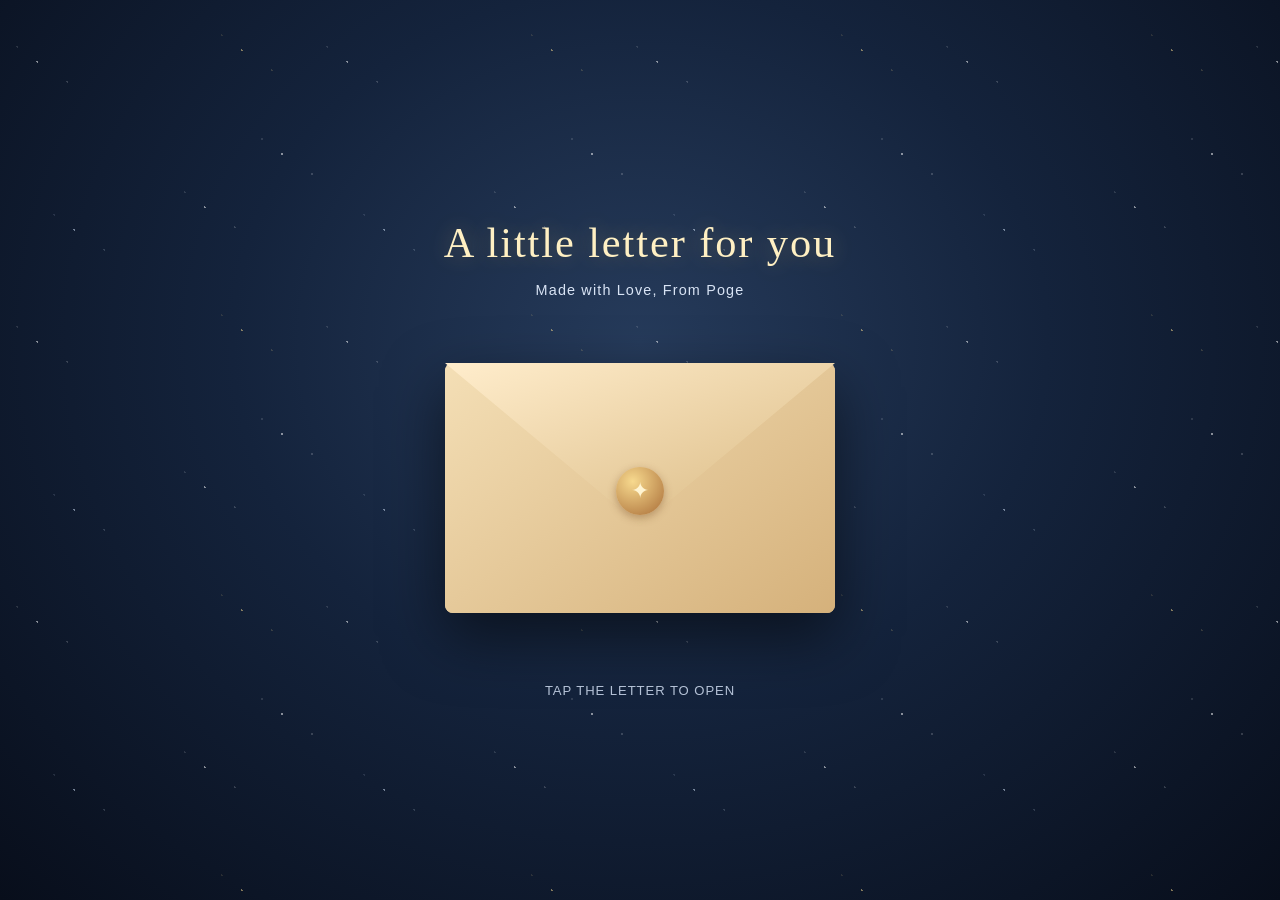
==== commit a9a691ed: "Update index.html" ====
--- a/index.html
+++ b/index.html
@@ -45,7 +45,7 @@
 <body>
 <div class="stars" aria-hidden="true"></div>
 <main class="scene" id="scene">
-  <div class="intro"><h1>A little letter for you</h1><p>MADE WITH LOVE, JUST FOR BAOBAO</p></div>
+  <div class="intro"><h1>A little letter for you</h1><p>Made with Love, From Poge</p></div>
   <div class="envelope-wrap" aria-label="Sealed birthday letter">
     <div class="envelope">
       <div class="letter-paper"><div class="paper-title">For BaoBao</div><div class="paper-line"></div><div class="paper-note">There's something special waiting inside…</div></div>
